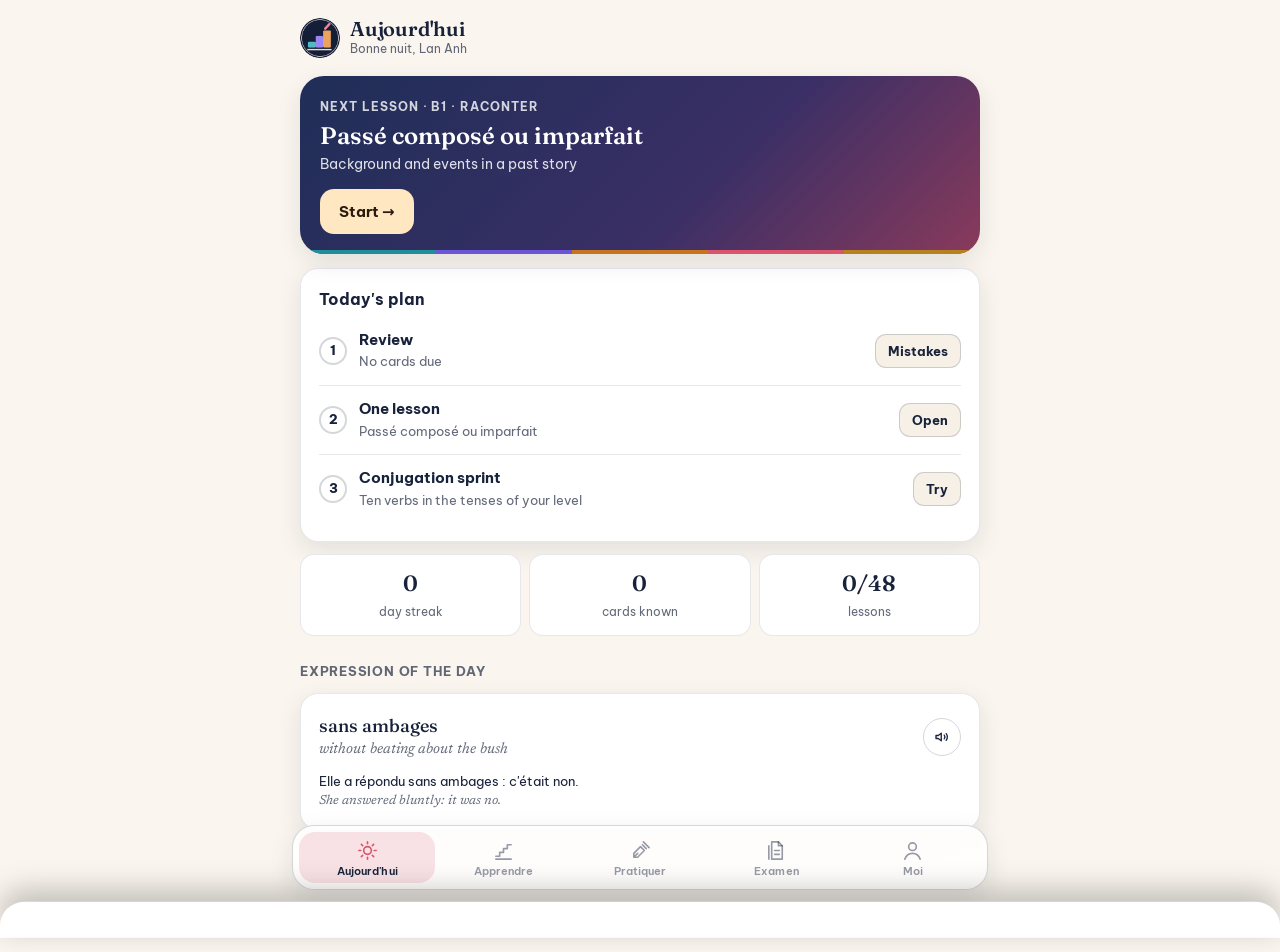
==== index.html @ a25bc9a1 "Add files via upload" ====
<!DOCTYPE html>
<html lang="fr">
<head>
<meta charset="utf-8">
<meta name="viewport" content="width=device-width, initial-scale=1, viewport-fit=cover">
<meta name="theme-color" content="#0E1626">
<meta name="apple-mobile-web-app-capable" content="yes">
<meta name="apple-mobile-web-app-status-bar-style" content="black-translucent">
<meta name="apple-mobile-web-app-title" content="Pas à pas">
<meta name="application-name" content="Pas à pas">
<meta name="mobile-web-app-capable" content="yes">
<meta name="description" content="Pas à pas — Lan Anh's French learning app, from B1 to B2 to C1, with DELF and DALF practice.">
<link rel="manifest" href="manifest.webmanifest">
<link rel="icon" href="favicon.ico" sizes="any">
<link rel="icon" type="image/png" sizes="32x32" href="favicon-32.png">
<link rel="apple-touch-icon" sizes="180x180" href="apple-touch-icon.png">
<title>Pas à pas · Lan Anh</title>
<link rel="preconnect" href="https://fonts.googleapis.com">
<link rel="preconnect" href="https://fonts.gstatic.com" crossorigin>
<link rel="stylesheet" href="https://fonts.googleapis.com/css2?family=Be+Vietnam+Pro:wght@400;500;600;700;800&family=Fraunces:opsz,wght@9..144,500;9..144,600&family=Newsreader:ital,opsz,wght@1,6..72,400&display=swap">
<script>try{var s=JSON.parse(localStorage.getItem("pap:state")||"{}"),t=(s.set&&s.set.theme)||"auto",l=t==="light"||(t==="auto"&&matchMedia("(prefers-color-scheme: light)").matches);document.documentElement.dataset.theme=l?"light":"dark";}catch(e){document.documentElement.dataset.theme="dark"}</script>
<style>
:root{
  --bg:#0E1626;--bg2:#121C30;--s1:#17223A;--s2:#1E2B48;--s3:#26365A;
  --ink:#F5EFE6;--ink-rgb:245,239,230;--dim:rgba(245,239,230,.66);--dimmer:rgba(245,239,230,.42);
  --line:rgba(245,239,230,.10);--line2:rgba(245,239,230,.18);
  --rose:#F28B9C;--rose-rgb:242,139,156;--gold:#EDBE68;--gold-rgb:237,190,104;
  --ok:#5CC9A2;--ok-rgb:92,201,162;--bad:#F2705E;--bad-rgb:242,112,94;--blue:#7DB7F2;
  --primary:var(--rose);--on-primary:#2A0F17;
  --b1:#53B8C4;--b2:#9A86F2;--c1:#EBA35E;--ex:#F28B9C;
  --shadow:0 10px 30px rgba(0,0,0,.28);
  --r:18px;--r-sm:12px;
  --ui:"Be Vietnam Pro","Segoe UI",system-ui,-apple-system,sans-serif;
  --disp:"Fraunces","Newsreader",Georgia,serif;
  --en:"Newsreader",Georgia,"Times New Roman",serif;
}
[data-theme="light"]{
  --bg:#FAF5EE;--bg2:#F3ECE2;--s1:#FFFFFF;--s2:#F6F0E7;--s3:#ECE3D6;
  --ink:#18223A;--ink-rgb:24,34,58;--dim:rgba(24,34,58,.68);--dimmer:rgba(24,34,58,.45);
  --line:rgba(24,34,58,.10);--line2:rgba(24,34,58,.18);
  --rose:#D9546C;--rose-rgb:217,84,108;--gold:#B7811F;--gold-rgb:183,129,31;
  --ok:#1E9B70;--ok-rgb:30,155,112;--bad:#D2472F;--bad-rgb:210,71,47;--blue:#2E6FB8;
  --primary:#1F2E57;--on-primary:#FFF8EE;
  --b1:#1F8E9C;--b2:#6B55D6;--c1:#C7741F;--ex:#D9546C;
  --shadow:0 8px 24px rgba(24,34,58,.10);
}
*{box-sizing:border-box;-webkit-tap-highlight-color:transparent}
html,body{margin:0;padding:0}
body{background:var(--bg);color:var(--ink);font-family:var(--ui);font-size:15px;line-height:1.5;min-height:100vh;
  -webkit-font-smoothing:antialiased;overflow-x:hidden}
button,input,textarea,select{font-family:inherit;font-size:inherit;color:inherit}
button{cursor:pointer}
a{color:var(--rose)}
.wrap{max-width:720px;margin:0 auto;padding:calc(10px + env(safe-area-inset-top)) 20px calc(110px + env(safe-area-inset-bottom))}
body.insession .wrap{padding-bottom:40px}

/* header */
.app-header{display:flex;align-items:center;justify-content:space-between;gap:10px;min-height:56px}
.brand{display:flex;align-items:center;gap:10px;min-width:0}
.brand img{width:40px;height:40px;border-radius:50%;flex-shrink:0}
.brand h1{margin:0;font-family:var(--disp);font-size:20px;font-weight:600;letter-spacing:-.01em;line-height:1.1}
.brand .sub{font-size:12px;color:var(--dim);white-space:nowrap;overflow:hidden;text-overflow:ellipsis}
.hdr-back{width:36px;height:36px;border-radius:50%;border:1px solid var(--line2);background:transparent;display:none;
  align-items:center;justify-content:center;flex-shrink:0}
.hdr-back.on{display:inline-flex}
.hdr-back svg,.ibtn svg{width:18px;height:18px;stroke:currentColor;fill:none;stroke-width:1.8;stroke-linecap:round;stroke-linejoin:round}
.ibtn{width:38px;height:38px;border-radius:50%;border:1px solid var(--line2);background:transparent;display:inline-flex;align-items:center;justify-content:center}
body.insession .app-header{display:none}

/* bottom nav */
#nav{position:fixed;left:12px;right:12px;bottom:calc(10px + env(safe-area-inset-bottom));max-width:696px;margin:0 auto;
  display:flex;justify-content:space-around;padding:6px;border-radius:22px;z-index:20;
  background:rgba(var(--ink-rgb),.06);backdrop-filter:blur(18px) saturate(1.4);-webkit-backdrop-filter:blur(18px) saturate(1.4);
  border:1px solid var(--line2);box-shadow:var(--shadow)}
[data-theme="dark"] #nav{background:rgba(23,34,58,.82)}
[data-theme="light"] #nav{background:rgba(255,255,255,.86)}
#nav button{flex:1;border:0;background:transparent;color:var(--dimmer);display:flex;flex-direction:column;align-items:center;gap:2px;
  padding:7px 2px 5px;border-radius:16px;font-size:10.5px;font-weight:600;letter-spacing:.01em}
#nav button svg{width:23px;height:23px;stroke:currentColor;fill:none;stroke-width:1.7;stroke-linecap:round;stroke-linejoin:round}
#nav button[aria-selected="true"]{color:var(--ink);background:rgba(var(--rose-rgb),.16)}
#nav button[aria-selected="true"] svg{stroke:var(--rose)}
body.insession #nav{display:none}

/* type */
h2.pg{font-family:var(--disp);font-weight:600;font-size:26px;letter-spacing:-.015em;margin:14px 0 4px;line-height:1.15}
.pg-sub{color:var(--dim);margin:0 0 14px;font-size:14px}
h3.sec{font-size:13px;font-weight:700;letter-spacing:.06em;text-transform:uppercase;color:var(--dim);margin:26px 0 10px}
.muted{color:var(--dim)}.small{font-size:13px}.tiny{font-size:12px}
.en{font-family:var(--en);font-style:italic;color:var(--dim)}
.fr{font-weight:500}
.vn{font-family:var(--ui)}

/* surfaces */
.card{background:var(--s1);border:1px solid var(--line);border-radius:var(--r);padding:18px;margin:12px 0;box-shadow:var(--shadow)}
.card.flat{box-shadow:none}
.card h4{margin:0 0 6px;font-size:16px}
.hero{position:relative;overflow:hidden;border-radius:24px;padding:22px 20px 20px;margin:10px 0 14px;color:#fff;
  background:linear-gradient(135deg,#25365F 0%,#3B2D5C 55%,#6A3550 100%);box-shadow:var(--shadow)}
[data-theme="light"] .hero{background:linear-gradient(135deg,#1F2E57 0%,#3A2F66 60%,#8A3A5B 100%)}
.hero .stripe{position:absolute;left:0;right:0;bottom:0;height:4px;display:flex}
.hero .stripe i{flex:1}
.hero .k{font-size:12px;letter-spacing:.08em;text-transform:uppercase;opacity:.8;font-weight:700}
.hero h3{font-family:var(--disp);font-size:24px;font-weight:600;margin:6px 0 4px;line-height:1.15}
.hero p{margin:0 0 14px;opacity:.85;font-size:14px}
.hero .btn.primary{background:#FFE7C2;color:#2A1A0F}

.btn{border:0;border-radius:14px;padding:12px 18px;font-weight:700;font-size:15px;display:inline-flex;align-items:center;justify-content:center;gap:8px;
  background:var(--s2);color:var(--ink);border:1px solid var(--line2);transition:transform .12s ease,opacity .2s}
.btn:active{transform:scale(.97)}
.btn.primary{background:var(--primary);color:var(--on-primary);border-color:transparent}
.btn.ghost{background:transparent}
.btn.block{width:100%}
.btn.sm{padding:8px 12px;font-size:13px;border-radius:11px}
.btn[disabled]{opacity:.45;pointer-events:none}
.row{display:flex;gap:10px;align-items:center;flex-wrap:wrap}
.row.between{justify-content:space-between}
.grid2{display:grid;grid-template-columns:1fr 1fr;gap:10px}
.grid3{display:grid;grid-template-columns:repeat(3,1fr);gap:8px}
@media (max-width:380px){.grid3{grid-template-columns:1fr 1fr}}
.chip{display:inline-flex;align-items:center;gap:6px;padding:6px 11px;border-radius:999px;border:1px solid var(--line2);background:transparent;font-size:13px;font-weight:600;color:var(--dim)}
.chip[aria-pressed="true"]{background:var(--ink);color:var(--bg);border-color:var(--ink)}
.seg{display:flex;background:var(--s2);border-radius:14px;padding:4px;gap:4px;margin:8px 0 6px;border:1px solid var(--line)}
.seg button{flex:1;border:0;background:transparent;padding:9px 6px;border-radius:11px;font-weight:700;font-size:14px;color:var(--dim)}
.seg button[aria-pressed="true"]{background:var(--s1);color:var(--ink);box-shadow:0 2px 8px rgba(0,0,0,.15)}
.badge{display:inline-flex;align-items:center;justify-content:center;font-size:11px;font-weight:800;padding:2px 8px;border-radius:999px;letter-spacing:.03em}
.lv-B1{--lv:var(--b1)}.lv-B2{--lv:var(--b2)}.lv-C1{--lv:var(--c1)}.lv-EX{--lv:var(--ex)}
.badge.lv{background:color-mix(in srgb,var(--lv) 22%,transparent);color:var(--lv)}

/* tiles */
.tile{display:flex;flex-direction:column;align-items:flex-start;gap:6px;text-align:left;border-radius:var(--r);padding:14px;border:1px solid var(--line);
  background:var(--s1);box-shadow:var(--shadow);min-height:96px;position:relative;width:100%}
.tile .ic{width:36px;height:36px;border-radius:11px;display:flex;align-items:center;justify-content:center;font-size:20px;background:var(--s2)}
.tile b{font-size:14.5px;line-height:1.25}
.tile span{font-size:12.5px;color:var(--dim);line-height:1.3}
.tile .best{position:absolute;top:10px;right:12px;font-size:11px;color:var(--dim);font-weight:700}

/* list rows */
.lrow{display:flex;align-items:center;gap:12px;padding:13px 14px;border-radius:14px;background:var(--s1);border:1px solid var(--line);margin:8px 0;width:100%;text-align:left}
.lrow .ic{width:34px;height:34px;border-radius:10px;background:var(--s2);display:flex;align-items:center;justify-content:center;font-size:18px;flex-shrink:0}
.lrow .tx{flex:1;min-width:0}
.lrow .tx b{display:block;font-size:14.5px}
.lrow .tx span{display:block;font-size:12.5px;color:var(--dim)}
.lrow .end{font-size:12px;color:var(--dim);font-weight:700;flex-shrink:0}
.chev{width:16px;height:16px;stroke:var(--dimmer);fill:none;stroke-width:2}

/* plan */
.plan .step{display:flex;gap:12px;align-items:center;padding:12px 0;border-top:1px solid var(--line)}
.plan .step:first-of-type{border-top:0}
.plan .dot{width:28px;height:28px;border-radius:50%;border:2px solid var(--line2);display:flex;align-items:center;justify-content:center;font-weight:800;font-size:13px;flex-shrink:0}
.plan .step.done .dot{background:var(--ok);border-color:var(--ok);color:#fff}
.plan .step.done .tx b{text-decoration:line-through;opacity:.6}
.plan .tx{flex:1}.plan .tx b{display:block;font-size:14.5px}.plan .tx span{font-size:12.5px;color:var(--dim)}
.stats3{display:grid;grid-template-columns:repeat(3,1fr);gap:8px;margin:10px 0}
.stat{background:var(--s1);border:1px solid var(--line);border-radius:14px;padding:12px;text-align:center}
.stat b{display:block;font-size:22px;font-family:var(--disp);font-weight:600}
.stat span{font-size:11.5px;color:var(--dim)}

/* path */
.track-h{display:flex;align-items:center;gap:10px;margin:26px 0 6px}
.track-h .bar{width:6px;height:28px;border-radius:4px;background:var(--lv)}
.track-h b{font-size:16px}.track-h span{font-size:12.5px;color:var(--dim);display:block}
.path{position:relative;padding-left:22px}
.path::before{content:"";position:absolute;left:17px;top:10px;bottom:10px;width:2px;background:var(--line2);border-radius:2px}
.node{position:relative;display:flex;align-items:center;gap:12px;width:100%;text-align:left;padding:11px 12px 11px 30px;margin:8px 0;border-radius:14px;
  background:var(--s1);border:1px solid var(--line)}
.node .num{position:absolute;left:-17px;width:28px;height:28px;border-radius:50%;background:var(--bg);border:2px solid var(--line2);display:flex;
  align-items:center;justify-content:center;font-size:12px;font-weight:800;color:var(--dim)}
.node.done .num{background:var(--lv);border-color:var(--lv);color:#fff}
.node.next .num{border-color:var(--lv);color:var(--lv);box-shadow:0 0 0 4px color-mix(in srgb,var(--lv) 22%,transparent)}
.node.due .num::after{content:"↺";position:absolute;top:-8px;right:-8px;background:var(--gold);color:#241500;border-radius:50%;width:16px;height:16px;font-size:10px;display:flex;align-items:center;justify-content:center}
.node .tx{flex:1;min-width:0}.node .tx b{display:block;font-size:14.5px;line-height:1.25}.node .tx span{font-size:12.5px;color:var(--dim)}
.stars{color:var(--gold);font-size:13px;letter-spacing:1px;white-space:nowrap}
.stars i{font-style:normal;opacity:.22}
.resume-chip{font-size:11px;font-weight:800;background:rgba(var(--gold-rgb),.18);color:var(--gold);padding:3px 7px;border-radius:999px}
.progress{height:8px;border-radius:8px;background:var(--s3);overflow:hidden}
.progress i{display:block;height:100%;border-radius:8px;background:linear-gradient(90deg,var(--ok),var(--gold))}

/* lesson intro */
.lhead{border-radius:24px;padding:20px;margin:10px 0;color:#fff;background:linear-gradient(135deg,color-mix(in srgb,var(--lv) 85%,#000) 0%,color-mix(in srgb,var(--lv) 55%,#1a1030) 100%)}
.lhead .k{font-size:12px;font-weight:800;letter-spacing:.08em;opacity:.85;text-transform:uppercase}
.lhead h3{font-family:var(--disp);font-size:25px;font-weight:600;margin:6px 0 2px;line-height:1.15}
.lhead p{margin:0;opacity:.88}
.rule-h{font-family:var(--disp);font-size:20px;line-height:1.3;font-weight:600;margin:0 0 10px}
.pts{margin:0;padding-left:18px}.pts li{margin:6px 0}
.ex{display:flex;gap:10px;align-items:flex-start;padding:10px 0;border-top:1px solid var(--line);width:100%;text-align:left;background:none;border-left:0;border-right:0;border-bottom:0}
.ex .spk{flex-shrink:0;width:30px;height:30px;border-radius:50%;background:rgba(var(--rose-rgb),.14);display:flex;align-items:center;justify-content:center;color:var(--rose)}
.ex .spk svg{width:15px;height:15px;stroke:currentColor;fill:none;stroke-width:2}
.ex .fr{display:block;font-size:15.5px}.ex .en{display:block;font-size:14px}
.callout{border-radius:14px;padding:12px 14px;margin:10px 0;font-size:14px;border:1px solid var(--line)}
.callout.warn{background:rgba(var(--gold-rgb),.10);border-color:rgba(var(--gold-rgb),.35)}
.callout.vn{background:rgba(var(--ok-rgb),.08);border-color:rgba(var(--ok-rgb),.30)}
.callout .k{font-weight:800;font-size:12px;letter-spacing:.05em;text-transform:uppercase;display:block;margin-bottom:4px}
.callout.warn .k{color:var(--gold)}.callout.vn .k{color:var(--ok)}
details.more{margin-top:8px}details.more summary{cursor:pointer;color:var(--rose);font-weight:700;font-size:14px}

/* flashcards */
.fc-wrap{perspective:1200px;margin:12px 0}
.fc{position:relative;height:300px;transition:transform .45s cubic-bezier(.2,.8,.2,1);transform-style:preserve-3d;cursor:pointer}
.fc.flip{transform:rotateY(180deg)}
.fc .face{position:absolute;inset:0;backface-visibility:hidden;-webkit-backface-visibility:hidden;border-radius:24px;padding:22px;display:flex;flex-direction:column;justify-content:center;align-items:center;text-align:center;
  background:var(--s1);border:1px solid var(--line);box-shadow:var(--shadow)}
.fc .back{transform:rotateY(180deg)}
.fc .w{font-family:var(--disp);font-size:30px;font-weight:600;line-height:1.2}
.fc .g{font-family:var(--en);font-style:italic;font-size:20px;color:var(--dim);margin-top:8px}
.fc .exs{font-size:14.5px;margin-top:16px}.fc .exs .en{font-size:13.5px}

/* session */
.sess-top{display:flex;align-items:center;gap:12px;margin:6px 0 16px;min-height:44px}
.sess-top .x{width:40px;height:40px;border-radius:50%;border:1px solid var(--line2);background:transparent;display:flex;align-items:center;justify-content:center;flex-shrink:0}
.sess-top .x svg{width:18px;height:18px;stroke:currentColor;fill:none;stroke-width:2}
.sess-top .progress{flex:1;height:10px}
.sess-top .cnt{font-size:12px;color:var(--dim);font-weight:700;min-width:44px;text-align:right}
.qk{font-size:12px;font-weight:800;letter-spacing:.07em;text-transform:uppercase;color:var(--rose);margin-bottom:6px}
.qp{font-family:var(--disp);font-size:23px;font-weight:600;line-height:1.3;margin:0 0 6px}
.qs{font-size:19px;line-height:1.55;font-weight:500;margin:4px 0}
.qs .blank{display:inline-block;min-width:70px;border-bottom:2px solid var(--rose);color:var(--rose);text-align:center}
.qen{font-family:var(--en);font-style:italic;color:var(--dim);font-size:15.5px;margin-top:4px}
.opts{display:flex;flex-direction:column;gap:10px;margin:18px 0}
.opt{text-align:left;padding:14px 16px;border-radius:15px;border:1.5px solid var(--line2);background:var(--s1);font-size:16px;line-height:1.4;font-weight:500;transition:.15s}
.opt:active{transform:scale(.99)}
.opt.sel{border-color:var(--blue);background:color-mix(in srgb,var(--blue) 12%,var(--s1))}
.opt.right{border-color:var(--ok);background:rgba(var(--ok-rgb),.14)}
.opt.wrong{border-color:var(--bad);background:rgba(var(--bad-rgb),.12)}
.opt[disabled]{pointer-events:none;color:inherit;opacity:1}
.bigplay{width:84px;height:84px;border-radius:50%;border:0;background:var(--primary);color:var(--on-primary);display:flex;align-items:center;justify-content:center;margin:16px auto;box-shadow:var(--shadow)}
.bigplay svg{width:34px;height:34px;fill:currentColor}
.slowbtn{display:block;margin:-6px auto 6px;font-size:13px}
.inp{width:100%;padding:14px 15px;border-radius:15px;border:1.5px solid var(--line2);background:var(--s1);font-size:17px;outline:none}
.inp:focus{border-color:var(--blue)}
textarea.inp{min-height:110px;resize:vertical;line-height:1.5}
.accents{display:flex;flex-wrap:wrap;gap:6px;margin:8px 0}
.accents button{min-width:36px;height:36px;border-radius:10px;border:1px solid var(--line2);background:var(--s2);font-size:16px;font-weight:600}
.tiles{display:flex;flex-wrap:wrap;gap:8px;min-height:52px;padding:10px;border-radius:15px;border:1.5px dashed var(--line2);margin:12px 0}
.tiles.bank{border-style:solid;border-color:transparent;background:transparent;padding:0}
.tk{padding:9px 12px;border-radius:11px;background:var(--s1);border:1px solid var(--line2);font-size:16px;font-weight:500;box-shadow:0 2px 0 var(--line2)}
.tk.used{opacity:.25;pointer-events:none}
.tk.bad{border-color:var(--bad);background:rgba(var(--bad-rgb),.12)}
.tk.pick{border-color:var(--gold);background:rgba(var(--gold-rgb),.15)}
.match{display:grid;grid-template-columns:1fr 1fr;gap:10px;margin:16px 0}
.match .opt{padding:12px;font-size:15px;min-height:54px}
.match .opt.gone{opacity:.2;pointer-events:none}
.chatb{display:flex;gap:8px;margin:12px 0}
.chatb .bub{background:var(--s2);border-radius:18px 18px 18px 6px;padding:11px 14px;max-width:85%;font-size:16px}
.chatb .who{font-size:12px;color:var(--dim);font-weight:700}
.checkbar{position:sticky;bottom:calc(12px + env(safe-area-inset-bottom));margin-top:18px}
.sheet-fb{position:fixed;left:0;right:0;bottom:0;z-index:40;padding:18px 20px calc(18px + env(safe-area-inset-bottom));border-radius:24px 24px 0 0;
  background:var(--s1);box-shadow:0 -10px 30px rgba(0,0,0,.25);transform:translateY(105%);transition:transform .22s ease}
.sheet-fb.on{transform:none}
.sheet-fb .in{max-width:680px;margin:0 auto}
.sheet-fb h4{margin:0 0 6px;font-size:18px;display:flex;align-items:center;gap:8px}
.sheet-fb.ok h4{color:var(--ok)}.sheet-fb.no h4{color:var(--bad)}
.sheet-fb .ans{font-size:16px;font-weight:600;margin:4px 0}
.sheet-fb .why{font-size:14px;color:var(--dim);margin:6px 0 12px;max-height:30vh;overflow:auto}
.flashwash{animation:wash .5s ease}
@keyframes wash{0%{background:rgba(var(--ok-rgb),.18)}100%{background:transparent}}
.shake{animation:shake .32s}
@keyframes shake{20%,80%{transform:translateX(-3px)}40%,60%{transform:translateX(5px)}}

/* results */
.ring{width:150px;height:150px;margin:16px auto;display:block}
.res-h{text-align:center;font-family:var(--disp);font-size:28px;margin:4px 0}
.res-stars{text-align:center;font-size:34px;color:var(--gold);letter-spacing:6px}
.res-stars i{font-style:normal;opacity:.2}

/* reading */
.reading p{font-size:16.5px;line-height:1.7;margin:0 0 12px}
.reading .hl{background:rgba(var(--gold-rgb),.22);border-radius:4px;padding:0 2px}
.script .line{display:flex;gap:10px;padding:8px 0;border-top:1px solid var(--line)}
.script .line b{min-width:70px;font-size:13px;color:var(--dim)}
.timer{font-family:var(--disp);font-size:34px;font-weight:600;font-variant-numeric:tabular-nums;text-align:center}
.wc{font-size:13px;font-weight:700;color:var(--dim)}
.wc.okc{color:var(--ok)}
.chk{display:flex;gap:10px;align-items:flex-start;padding:9px 0;border-top:1px solid var(--line);font-size:14px}
.chk input{width:20px;height:20px;margin-top:1px;accent-color:var(--rose);flex-shrink:0}
table.fmt{width:100%;border-collapse:collapse;font-size:13.5px}
table.fmt th,table.fmt td{text-align:left;padding:9px 6px;border-top:1px solid var(--line);vertical-align:top}
table.fmt th{font-size:12px;color:var(--dim);font-weight:700}
.conj td{padding:5px 8px}

/* scrim sheet */
.scrim{position:fixed;inset:0;background:rgba(0,0,0,.45);z-index:50;display:none;align-items:flex-end;justify-content:center}
.scrim.on{display:flex}
.sheet{background:var(--bg);width:100%;max-width:720px;max-height:88vh;overflow:auto;border-radius:24px 24px 0 0;padding:16px 20px calc(24px + env(safe-area-inset-bottom))}
.toast{position:fixed;left:50%;bottom:calc(96px + env(safe-area-inset-bottom));transform:translateX(-50%);background:var(--ink);color:var(--bg);padding:10px 16px;border-radius:999px;font-size:14px;font-weight:600;z-index:60;opacity:0;transition:opacity .2s;pointer-events:none}
.toast.on{opacity:1}
.heat{display:grid;grid-template-columns:repeat(14,1fr);gap:4px}
.heat i{aspect-ratio:1;border-radius:4px;background:var(--s3)}
.heat i.l1{background:rgba(var(--ok-rgb),.35)}.heat i.l2{background:rgba(var(--ok-rgb),.65)}.heat i.l3{background:var(--ok)}
.rec{display:flex;gap:8px;flex-wrap:wrap;align-items:center}
.recdot{width:10px;height:10px;border-radius:50%;background:var(--bad);display:inline-block;animation:pulse 1s infinite}
@keyframes pulse{50%{opacity:.25}}
.fade{animation:fade .2s ease}
@keyframes fade{from{opacity:0;transform:translateY(4px)}to{opacity:1;transform:none}}
#splash{position:fixed;inset:0;background:var(--bg);display:flex;align-items:center;justify-content:center;z-index:100;transition:opacity .3s}
#splash img{width:92px;height:92px;border-radius:50%;animation:pulse 1.4s infinite}
#splash.off{opacity:0;pointer-events:none}
.hide{display:none!important}

</style>
</head>
<body>
<div id="splash"><img src="[data-uri]" alt=""></div>
<div class="wrap">
  <header class="app-header">
    <div class="brand">
      <button class="hdr-back" id="backBtn" type="button" aria-label="Back"></button>
      <img src="[data-uri]" alt="Pas à pas logo" width="40" height="40">
      <div style="min-width:0"><h1 id="hTitle">Pas à pas</h1><div class="sub" id="hSub">Du B1 au C1</div></div>
    </div>
  </header>
  <main id="stage"></main>
</div>
<nav id="nav" role="tablist" aria-label="Sections"></nav>
<div class="sheet-fb" id="fb"></div>
<div class="scrim" id="scrim"><div class="sheet" id="sheet"></div></div>
<div class="toast" id="toast"></div>
<script>
/* ── core.js ── */
/* ═══════════════════════════════════════════════════════════════════
   Pas à pas · core — storage, audio, routing, helpers
   ═══════════════════════════════════════════════════════════════════ */
"use strict";
const APP_VERSION = "1.0";
const $ = (s, r = document) => r.querySelector(s);
const $$ = (s, r = document) => Array.from(r.querySelectorAll(s));
const esc = s => String(s ?? "").replace(/[&<>"]/g, c => ({ "&": "&amp;", "<": "&lt;", ">": "&gt;", '"': "&quot;" }[c]));
const shuffle = a => { a = a.slice(); for (let i = a.length - 1; i > 0; i--) { const j = Math.random() * (i + 1) | 0;[a[i], a[j]] = [a[j], a[i]]; } return a; };
const pick = (a, n) => shuffle(a).slice(0, n);
const uniq = a => Array.from(new Set(a));
const DAY = 864e5;
const dayKey = d => { d = d || new Date(); return d.getFullYear() + "-" + String(d.getMonth() + 1).padStart(2, "0") + "-" + String(d.getDate()).padStart(2, "0"); };
const clamp = (x, a, b) => Math.max(a, Math.min(b, x));
const plural = (n, one, many) => n + " " + (n === 1 ? one : many);

/* ── storage ─────────────────────────────────────────────────────── */
const KEY = "pap:state";
const DEFAULT = () => ({
  v: 1, created: Date.now(),
  lessons: {},      // id → {stars, best, done, last, due, reviews, runs}
  cards: {},        // key → {b, due, r, w}
  seen: {},         // itemKey → count
  resume: {},       // lessonId → saved session
  mistakes: [],     // {t, q, given, cat, lesson, type}
  days: {},         // yyyy-mm-dd → answers
  plan: {},         // yyyy-mm-dd → {rev, les, prac}
  best: {},         // toolId → best %
  exam: {},         // taskId → {score, max, date}
  drafts: {},       // writing drafts
  cando: {},        // manual ticks
  level: "B1",
  set: { theme: "auto", voice: "", rate: 0.95, sound: true, vibe: true, examLevel: "B1", examDate: "", name: "Lan Anh" }
});
let S;
function load() {
  try { S = Object.assign(DEFAULT(), JSON.parse(localStorage.getItem(KEY) || "{}")); S.set = Object.assign(DEFAULT().set, S.set || {}); }
  catch (e) { S = DEFAULT(); }
}
let saveT = 0;
function save() { clearTimeout(saveT); saveT = setTimeout(() => { try { localStorage.setItem(KEY, JSON.stringify(S)); } catch (e) { toast("Storage is full — export your progress in Moi → Settings"); } }, 120); }
function saveNow() { clearTimeout(saveT); try { localStorage.setItem(KEY, JSON.stringify(S)); } catch (e) { } }

/* ── theme ───────────────────────────────────────────────────────── */
function applyTheme() {
  const t = S.set.theme;
  const light = t === "light" || (t === "auto" && matchMedia("(prefers-color-scheme: light)").matches);
  document.documentElement.dataset.theme = light ? "light" : "dark";
  const m = $('meta[name="theme-color"]'); if (m) m.content = light ? "#FAF5EE" : "#0E1626";
}

/* ── text normalisation and answer checking ─────────────────────── */
function norm(s) {
  return String(s ?? "").toLowerCase()
    .replace(/[’`´ʼ]/g, "'").replace(/[«»"“”]/g, "").replace(/ | /g, " ")
    .replace(/\s*'\s*/g, "'").replace(/\s*-\s*/g, "-")
    .replace(/\s*([,;:!?.…])\s*/g, "$1 ").replace(/[\s,;:!?.…]+$/g, "")
    .replace(/\s+/g, " ").trim();
}
const deacc = s => s.normalize("NFD").replace(/[̀-ͯ]/g, "").replace(/œ/g, "oe").replace(/æ/g, "ae");
function check(given, accepts) {
  const g = norm(given);
  const list = [].concat(accepts).flatMap(a => String(a).split("|")).map(norm);
  if (list.includes(g)) return { ok: true };
  const gd = deacc(g);
  if (list.some(a => deacc(a) === gd)) return { ok: true, accent: true };
  return { ok: false };
}
function wordsOf(s) { return deacc(norm(s)).replace(/[,;:!?.…]/g, " ").split(/[\s']+/).filter(Boolean); }
function similarity(a, b) {
  const A = wordsOf(a), B = wordsOf(b);
  if (!A.length && !B.length) return 1;
  const d = Array.from({ length: A.length + 1 }, (_, i) => [i]);
  for (let j = 1; j <= B.length; j++) d[0][j] = j;
  for (let i = 1; i <= A.length; i++) for (let j = 1; j <= B.length; j++)
    d[i][j] = Math.min(d[i - 1][j] + 1, d[i][j - 1] + 1, d[i - 1][j - 1] + (A[i - 1] === B[j - 1] ? 0 : 1));
  return 1 - d[A.length][B.length] / Math.max(A.length, B.length);
}
function countWords(t) { return (String(t).replace(/['’]/g, "' ").match(/[A-Za-zÀ-ÿœŒæÆ0-9]+(?:-[A-Za-zÀ-ÿœŒ0-9]+)*/g) || []).length; }
function tokenize(s) {
  const raw = String(s).replace(/\s+/g, " ").trim().split(" ");
  const out = [];
  raw.forEach(w => { if (/^[?!:;»…]+$/.test(w) && out.length) out[out.length - 1] += " " + w; else if (/^«$/.test(w)) out.push(w); else if (out.length && /^«$/.test(out[out.length - 1])) out[out.length - 1] += " " + w; else out.push(w); });
  return out;
}

/* ── audio: speech synthesis ─────────────────────────────────────── */
const TTS = {
  ok: typeof speechSynthesis !== "undefined" && typeof SpeechSynthesisUtterance !== "undefined",
  voices: [], fr: [], seq: 0,
  load() {
    if (!this.ok) return;
    const all = speechSynthesis.getVoices() || [];
    this.voices = all;
    const score = v => (v.lang === "fr-FR" || v.lang === "fr_FR" ? 50 : /^fr/i.test(v.lang) ? 10 : -100)
      + (/google/i.test(v.name) ? 8 : 0) + (/premium|enhanced|natural|neural|online/i.test(v.name) ? 12 : 0)
      + (/thomas|audrey|aurélie|amélie|marie|denise|henri|vivienne|remy|rémy|eloise|julie/i.test(v.name) ? 4 : 0)
      + (/canada|québec|belg|suisse|switz/i.test(v.name + v.lang) ? -6 : 0);
    this.fr = all.filter(v => /^fr/i.test(v.lang)).sort((a, b) => score(b) - score(a));
  },
  voice(i = 0) {
    if (!this.fr.length) this.load();
    if (S.set.voice) { const v = this.fr.find(x => x.voiceURI === S.set.voice); if (v) return i ? (this.fr.find(x => x !== v && x.lang === v.lang) || v) : v; }
    return this.fr[i] || this.fr[0] || null;
  },
  stop() { if (this.ok) { this.seq++; speechSynthesis.cancel(); } },
  speak(text, o = {}) {
    if (!this.ok || !text) { o.onend && setTimeout(o.onend, 50); return; }
    if (!o.keep) { this.seq++; speechSynthesis.cancel(); }
    const u = new SpeechSynthesisUtterance(String(text).replace(/_{2,}/g, "…"));
    const v = this.voice(o.alt ? 1 : 0); if (v) u.voice = v;
    u.lang = (v && v.lang) || "fr-FR";
    u.rate = (o.rate || S.set.rate || 0.95) * (o.slow ? 0.72 : 1);
    u.pitch = o.pitch || (o.alt && this.fr.length < 2 ? 0.82 : 1);
    if (o.onend) { u.onend = o.onend; u.onerror = o.onend; }
    speechSynthesis.speak(u);
    try { speechSynthesis.resume(); } catch (e) { }
  },
  /* lines: [[speaker,text],...] — alternates voices by speaker */
  play(lines, o = {}) {
    if (!this.ok) { o.onend && o.onend(); return; }
    this.stop(); const my = this.seq; const spk = uniq(lines.map(l => l[0]));
    let i = 0;
    const next = () => {
      if (my !== this.seq) return;
      if (i >= lines.length) { o.onend && o.onend(); return; }
      const [who, txt] = lines[i++]; o.online && o.online(i - 1);
      this.speak(txt, { keep: true, alt: spk.indexOf(who) % 2 === 1, rate: o.rate, onend: () => setTimeout(next, o.gap ?? 380) });
    };
    next();
  }
};
if (TTS.ok) { TTS.load(); speechSynthesis.onvoiceschanged = () => TTS.load(); }
const say = (t, o) => TTS.speak(t, o);

/* ── speech recognition and recording ───────────────────────────── */
const SR = window.SpeechRecognition || window.webkitSpeechRecognition;
function listenOnce(cb) {
  if (!SR) return cb(null, "unsupported");
  const r = new SR(); r.lang = "fr-FR"; r.interimResults = false; r.maxAlternatives = 3;
  let done = false;
  r.onresult = e => { done = true; const alts = Array.from(e.results[0]).map(a => a.transcript); cb(alts); };
  r.onerror = e => { if (!done) { done = true; cb(null, e.error); } };
  r.onend = () => { if (!done) { done = true; cb(null, "nothing"); } };
  try { r.start(); } catch (e) { cb(null, "busy"); }
  return r;
}
const IDB = {
  db: null,
  open() { return this.db ? Promise.resolve(this.db) : new Promise((res, rej) => { const q = indexedDB.open("pap-audio", 1); q.onupgradeneeded = () => q.result.createObjectStore("rec"); q.onsuccess = () => { this.db = q.result; res(this.db); }; q.onerror = () => rej(q.error); }); },
  async put(k, v) { const db = await this.open(); return new Promise(r => { const t = db.transaction("rec", "readwrite"); t.objectStore("rec").put(v, k); t.oncomplete = () => r(true); t.onerror = () => r(false); }); },
  async get(k) { const db = await this.open(); return new Promise(r => { const q = db.transaction("rec").objectStore("rec").get(k); q.onsuccess = () => r(q.result || null); q.onerror = () => r(null); }); }
};
const Rec = {
  mr: null, chunks: [], stream: null,
  async start() {
    if (!navigator.mediaDevices || !window.MediaRecorder) { toast("Recording is not available in this browser"); return false; }
    try { this.stream = await navigator.mediaDevices.getUserMedia({ audio: true }); }
    catch (e) { toast("Microphone permission was refused"); return false; }
    this.chunks = []; this.mr = new MediaRecorder(this.stream);
    this.mr.ondataavailable = e => e.data.size && this.chunks.push(e.data);
    this.mr.start(); return true;
  },
  stop() {
    return new Promise(res => {
      if (!this.mr) return res(null);
      this.mr.onstop = () => { const b = new Blob(this.chunks, { type: this.mr.mimeType || "audio/webm" }); this.stream.getTracks().forEach(t => t.stop()); this.mr = null; res(b); };
      this.mr.stop();
    });
  }
};

/* ── feedback: sound and vibration ──────────────────────────────── */
let AC = null;
function blip(ok) {
  if (S.set.vibe && navigator.vibrate) navigator.vibrate(ok ? 12 : [20, 40, 20]);
  if (!S.set.sound) return;
  try {
    AC = AC || new (window.AudioContext || window.webkitAudioContext)();
    const t = AC.currentTime, g = AC.createGain(); g.connect(AC.destination);
    const notes = ok ? [660, 990] : [220, 180];
    notes.forEach((f, i) => { const o = AC.createOscillator(); o.type = ok ? "sine" : "triangle"; o.frequency.value = f; o.connect(g); o.start(t + i * .09); o.stop(t + i * .09 + .14); });
    g.gain.setValueAtTime(.0001, t); g.gain.exponentialRampToValueAtTime(.12, t + .02); g.gain.exponentialRampToValueAtTime(.0001, t + .32);
  } catch (e) { }
}
let toastT;
function toast(m) { const t = $("#toast"); t.textContent = m; t.classList.add("on"); clearTimeout(toastT); toastT = setTimeout(() => t.classList.remove("on"), 2400); }

/* ── icons ───────────────────────────────────────────────────────── */
const IC = {
  back: '<svg viewBox="0 0 24 24"><path d="M15 5l-7 7 7 7"/></svg>',
  x: '<svg viewBox="0 0 24 24"><path d="M6 6l12 12M18 6L6 18"/></svg>',
  chev: '<svg class="chev" viewBox="0 0 24 24"><path d="M9 6l6 6-6 6"/></svg>',
  spk: '<svg viewBox="0 0 24 24"><path d="M4 10v4h3l4 3V7L7 10H4Z"/><path d="M15 9.5c1 1.3 1 3.7 0 5"/><path d="M17.6 7.5c2 2.4 2 6.6 0 9"/></svg>',
  play: '<svg viewBox="0 0 24 24"><path d="M8 5.5v13l11-6.5z"/></svg>',
  mic: '<svg viewBox="0 0 24 24"><rect x="9" y="3" width="6" height="11" rx="3"/><path d="M5.5 11a6.5 6.5 0 0 0 13 0M12 17.5V21"/></svg>',
  today: '<svg viewBox="0 0 24 24"><path d="M12 3v2M12 19v2M3 12h2M19 12h2M5.6 5.6l1.4 1.4M17 17l1.4 1.4M5.6 18.4 7 17M17 7l1.4-1.4"/><circle cx="12" cy="12" r="4"/></svg>',
  learn: '<svg viewBox="0 0 24 24"><path d="M4 18h4v-4h4v-4h4V6h4"/><path d="M4 21h16"/></svg>',
  practice: '<svg viewBox="0 0 24 24"><path d="M5 19l4-4M14 6l4 4M12 8l4 4-7 7H5v-4z"/><path d="M15 3l6 6"/></svg>',
  exam: '<svg viewBox="0 0 24 24"><path d="M7 3h7l4 4v14H7z"/><path d="M14 3v4h4M10 12h5M10 16h5"/><path d="M4 7v14"/></svg>',
  me: '<svg viewBox="0 0 24 24"><circle cx="12" cy="8" r="4"/><path d="M4 21c1.5-4 4.5-6 8-6s6.5 2 8 6"/></svg>',
  gear: '<svg viewBox="0 0 24 24"><circle cx="12" cy="12" r="3"/><path d="M19.4 15a1.7 1.7 0 0 0 .3 1.8l.1.1a2 2 0 1 1-2.8 2.8l-.1-.1a1.7 1.7 0 0 0-1.8-.3 1.7 1.7 0 0 0-1 1.5V21a2 2 0 1 1-4 0v-.1a1.7 1.7 0 0 0-1.1-1.5 1.7 1.7 0 0 0-1.8.3l-.1.1a2 2 0 1 1-2.8-2.8l.1-.1a1.7 1.7 0 0 0 .3-1.8 1.7 1.7 0 0 0-1.5-1H3a2 2 0 1 1 0-4h.1a1.7 1.7 0 0 0 1.5-1.1 1.7 1.7 0 0 0-.3-1.8l-.1-.1a2 2 0 1 1 2.8-2.8l.1.1a1.7 1.7 0 0 0 1.8.3H9a1.7 1.7 0 0 0 1-1.5V3a2 2 0 1 1 4 0v.1a1.7 1.7 0 0 0 1 1.5 1.7 1.7 0 0 0 1.8-.3l.1-.1a2 2 0 1 1 2.8 2.8l-.1.1a1.7 1.7 0 0 0-.3 1.8V9a1.7 1.7 0 0 0 1.5 1H21a2 2 0 1 1 0 4h-.1a1.7 1.7 0 0 0-1.5 1Z"/></svg>'
};
const spkBtn = (t, cls = "") => `<button class="ibtn ${cls}" data-a="say" data-t="${esc(t)}" aria-label="Listen">${IC.spk}</button>`;

/* ── router ──────────────────────────────────────────────────────── */
const TABS = [
  { id: "today", fr: "Aujourd'hui", en: "Today", ic: IC.today },
  { id: "learn", fr: "Apprendre", en: "Learn", ic: IC.learn },
  { id: "practice", fr: "Pratiquer", en: "Practice", ic: IC.practice },
  { id: "exam", fr: "Examen", en: "DELF · DALF", ic: IC.exam },
  { id: "me", fr: "Moi", en: "Me", ic: IC.me }
];
let stack = [{ view: "today" }];
const cur = () => stack[stack.length - 1];
const V = {};      // views
const A = {};      // actions
let SS = null;     // running session
function go(view, p = {}) { TTS.stop(); stack.push(Object.assign({ view }, p)); render(); scrollTo(0, 0); }
function tab(id) { TTS.stop(); stack = [{ view: id }]; render(); scrollTo(0, 0); }
function back() {
  TTS.stop();
  if ($("#scrim").classList.contains("on")) return closeSheet();
  if (SS) return A.quitSession();
  if (stack.length > 1) { stack.pop(); render(); return true; }
  if (stack[0].view !== "today") { tab("today"); return true; }
  return false;
}
function rootTab() { return stack[0].view; }
function render() {
  const c = cur(), fn = V[c.view];
  const out = fn ? fn(c) : { title: "?", html: "" };
  $("#stage").innerHTML = `<div class="fade">${out.html}</div>`;
  $("#hTitle").textContent = out.title || "Pas à pas";
  $("#hSub").textContent = out.sub || "Du B1 au C1";
  $("#backBtn").classList.toggle("on", stack.length > 1);
  $$("#nav button").forEach(b => b.setAttribute("aria-selected", b.dataset.tab === rootTab()));
  out.after && out.after();
}
function openSheet(html) { $("#sheet").innerHTML = `<div class="row between" style="margin-bottom:8px"><button class="btn sm ghost" data-a="closeSheet">‹ Back</button></div>` + html; $("#scrim").classList.add("on"); }
function closeSheet() { $("#scrim").classList.remove("on"); TTS.stop(); return true; }

/* ── activity log ────────────────────────────────────────────────── */
function logAnswer(n = 1) { const k = dayKey(); S.days[k] = (S.days[k] || 0) + n; save(); }
function streak() {
  let n = 0, d = new Date();
  if (!S.days[dayKey(d)]) d = new Date(Date.now() - DAY);
  while (S.days[dayKey(d)]) { n++; d = new Date(d.getTime() - DAY); }
  return n;
}
function planMark(k) { const d = dayKey(); S.plan[d] = Object.assign(S.plan[d] || {}, { [k]: true }); save(); }
function seenBump(k) { S.seen[k] = (S.seen[k] || 0) + 1; }
function leastSeen(items, keyFn, n) {
  return shuffle(items).sort((a, b) => (S.seen[keyFn(a)] || 0) - (S.seen[keyFn(b)] || 0)).slice(0, n);
}

/* ── data/levels.js ── */
/* ═══════════════════════════════════════════════════════════════════
   Levels, tracks, can-do statements
   Can-do statements paraphrase the CEFR descriptors used by DELF/DALF.
   ═══════════════════════════════════════════════════════════════════ */
const LEVELS = {
  B1: { name: "B1 · Niveau seuil", desc: "Tell a story, give and justify an opinion, handle everyday situations with confidence." },
  B2: { name: "B2 · Niveau avancé", desc: "Argue, nuance, follow a debate and write a structured, convincing text." },
  C1: { name: "C1 · Niveau autonome", desc: "Express yourself fluently and precisely, synthesise documents, build a complex argument." }
};
const TRACKS = {
  recit: { t: "Raconter", en: "Telling a story in the past" },
  phrase: { t: "Construire la phrase", en: "Pronouns, relatives, negation" },
  futur: { t: "Projeter et supposer", en: "Future, conditional, hypothesis" },
  opinion: { t: "Donner son avis", en: "Opinion, subjunctive, comparing" },
  logique: { t: "Relier les idées", en: "Cause, consequence, contrast, purpose" },
  style: { t: "Écrire et parler mieux", en: "Register, reported speech, style" },
  argu: { t: "Argumenter", en: "Building and defending a position" },
  temps2: { t: "Maîtriser les temps", en: "Past conditional, sequence of tenses, anteriority" },
  phrase2: { t: "Phrases complexes", en: "Compound relatives, passive, participles" },
  nuance: { t: "Nuancer", en: "Doubt, modality, hedging" },
  ecrit: { t: "L'écrit soutenu", en: "Nominalisation, inversion, literary tenses" },
  pensee: { t: "Penser en français", en: "Concession, hypothesis and precision at C1" },
  methode: { t: "Méthode DALF", en: "Synthesis, essay and oral presentation" }
};
const CANDO = [
  { lvl: "B1", t: "I can tell a story or an experience in the past, with the background and the events.", lessons: ["b1-pc-imp", "b1-pqp"] },
  { lvl: "B1", t: "I can talk about my plans, hopes and goals.", lessons: ["b1-futur", "b1-cond"] },
  { lvl: "B1", t: "I can give my opinion and justify it with reasons.", lessons: ["b1-opinion", "b1-cause"] },
  { lvl: "B1", t: "I can express feelings, wishes and obligations with the subjunctive.", lessons: ["b1-subj"] },
  { lvl: "B1", t: "I can avoid repetition with pronouns (le, lui, y, en).", lessons: ["b1-pronoms", "b1-y-en"] },
  { lvl: "B1", t: "I can link sentences with qui, que, où and dont.", lessons: ["b1-relatifs"] },
  { lvl: "B1", t: "I can report what someone said or asked.", lessons: ["b1-indirect"] },
  { lvl: "B1", t: "I can write a 160-word letter or forum post giving my point of view.", lessons: ["b1-ecrire"] },
  { lvl: "B2", t: "I can defend a point of view with arguments, examples and counter-arguments.", lessons: ["b2-argu", "b2-concession"] },
  { lvl: "B2", t: "I can use the subjunctive after conjunctions (bien que, pour que, avant que…).", lessons: ["b2-subj"] },
  { lvl: "B2", t: "I can talk about what would have happened (si + plus-que-parfait).", lessons: ["b2-condpasse"] },
  { lvl: "B2", t: "I can report a conversation in the past with the right tenses.", lessons: ["b2-concordance"] },
  { lvl: "B2", t: "I can express cause, consequence and purpose precisely.", lessons: ["b2-cause", "b2-but"] },
  { lvl: "B2", t: "I can write a formal letter or a 250-word argued text.", lessons: ["b2-lettre", "b2-argu"] },
  { lvl: "B2", t: "I can nuance and express doubt or certainty.", lessons: ["b2-doute"] },
  { lvl: "B2", t: "I can use passive and participial structures to write more concisely.", lessons: ["b2-passif", "b2-participe"] },
  { lvl: "C1", t: "I can summarise several documents objectively in my own words.", lessons: ["c1-synthese", "c1-nominal"] },
  { lvl: "C1", t: "I can write a structured essay with a problématique and a plan.", lessons: ["c1-essai"] },
  { lvl: "C1", t: "I can give a ten-minute structured presentation and debate with a jury.", lessons: ["c1-expose"] },
  { lvl: "C1", t: "I can concede and qualify with advanced structures (avoir beau, quoique, si… que).", lessons: ["c1-concession"] },
  { lvl: "C1", t: "I can switch register between familier, courant and soutenu.", lessons: ["c1-registres"] },
  { lvl: "C1", t: "I can recognise literary tenses when I read.", lessons: ["c1-passesimple"] },
  { lvl: "C1", t: "I can hedge and modalise (il se pourrait que, force est de constater…).", lessons: ["c1-modal"] },
  { lvl: "C1", t: "I can use idiomatic and precise vocabulary instead of general words.", lessons: ["c1-lexique"] }
];
const LESSONS = [];
const L = o => LESSONS.push(o);

/* ── data/verbs.js ── */
/* ═══════════════════════════════════════════════════════════════════
   Verbs — present forms are written out; other tenses are derived with
   the standard rules (imparfait from nous, subjonctif from ils/nous,
   futur and conditionnel from the future stem). Irregular subjunctives
   and passé simple stems are stored explicitly.
   ═══════════════════════════════════════════════════════════════════ */
const TENSES = {
  pres: { fr: "présent", en: "present" },
  pc: { fr: "passé composé", en: "perfect" },
  imp: { fr: "imparfait", en: "imperfect" },
  pqp: { fr: "plus-que-parfait", en: "pluperfect" },
  fut: { fr: "futur simple", en: "future" },
  futant: { fr: "futur antérieur", en: "future perfect" },
  cond: { fr: "conditionnel présent", en: "conditional" },
  condp: { fr: "conditionnel passé", en: "past conditional" },
  subj: { fr: "subjonctif présent", en: "present subjunctive" },
  subjp: { fr: "subjonctif passé", en: "past subjunctive" },
  ps: { fr: "passé simple", en: "simple past (written)" }
};
const PRON = { std: ["je", "tu", "il / elle", "nous", "vous", "ils / elles"], subj: ["que je", "que tu", "qu'il / qu'elle", "que nous", "que vous", "qu'ils / qu'elles"] };
const v6 = s => s.split(" ");
const VERBS = {
  "être": { en: "to be", pres: v6("suis es est sommes êtes sont"), pp: "été", aux: "a", fut: "ser", imp: "ét", ps: ["f", "u"], subj: v6("sois sois soit soyons soyez soient") },
  "avoir": { en: "to have", pres: v6("ai as a avons avez ont"), pp: "eu", aux: "a", fut: "aur", ps: ["e", "u"], subj: v6("aie aies ait ayons ayez aient") },
  "aller": { en: "to go", pres: v6("vais vas va allons allez vont"), pp: "allé", aux: "e", fut: "ir", ps: ["all", "a"], subj: v6("aille ailles aille allions alliez aillent") },
  "faire": { en: "to do, to make", pres: v6("fais fais fait faisons faites font"), pp: "fait", aux: "a", fut: "fer", ps: ["f", "i"], subj: v6("fasse fasses fasse fassions fassiez fassent") },
  "dire": { en: "to say", pres: v6("dis dis dit disons dites disent"), pp: "dit", aux: "a", fut: "dir", ps: ["d", "i"] },
  "pouvoir": { en: "can, to be able to", pres: v6("peux peux peut pouvons pouvez peuvent"), pp: "pu", aux: "a", fut: "pourr", ps: ["p", "u"], subj: v6("puisse puisses puisse puissions puissiez puissent") },
  "vouloir": { en: "to want", pres: v6("veux veux veut voulons voulez veulent"), pp: "voulu", aux: "a", fut: "voudr", ps: ["voul", "u"], subj: v6("veuille veuilles veuille voulions vouliez veuillent") },
  "savoir": { en: "to know (a fact)", pres: v6("sais sais sait savons savez savent"), pp: "su", aux: "a", fut: "saur", ps: ["s", "u"], subj: v6("sache saches sache sachions sachiez sachent") },
  "devoir": { en: "must, to owe", pres: v6("dois dois doit devons devez doivent"), pp: "dû", aux: "a", fut: "devr", ps: ["d", "u"] },
  "venir": { en: "to come", pres: v6("viens viens vient venons venez viennent"), pp: "venu", aux: "e", fut: "viendr", ps: ["v", "in"] },
  "devenir": { en: "to become", pres: v6("deviens deviens devient devenons devenez deviennent"), pp: "devenu", aux: "e", fut: "deviendr", ps: ["dev", "in"] },
  "tenir": { en: "to hold", pres: v6("tiens tiens tient tenons tenez tiennent"), pp: "tenu", aux: "a", fut: "tiendr", ps: ["t", "in"], lv: "B2" },
  "prendre": { en: "to take", pres: v6("prends prends prend prenons prenez prennent"), pp: "pris", aux: "a", fut: "prendr", ps: ["pr", "i"] },
  "mettre": { en: "to put", pres: v6("mets mets met mettons mettez mettent"), pp: "mis", aux: "a", fut: "mettr", ps: ["m", "i"] },
  "voir": { en: "to see", pres: v6("vois vois voit voyons voyez voient"), pp: "vu", aux: "a", fut: "verr", ps: ["v", "i"] },
  "croire": { en: "to believe", pres: v6("crois crois croit croyons croyez croient"), pp: "cru", aux: "a", fut: "croir", ps: ["cr", "u"] },
  "recevoir": { en: "to receive", pres: v6("reçois reçois reçoit recevons recevez reçoivent"), pp: "reçu", aux: "a", fut: "recevr", ps: ["reç", "u"] },
  "vivre": { en: "to live", pres: v6("vis vis vit vivons vivez vivent"), pp: "vécu", aux: "a", fut: "vivr", ps: ["véc", "u"] },
  "écrire": { en: "to write", pres: v6("écris écris écrit écrivons écrivez écrivent"), pp: "écrit", aux: "a", fut: "écrir", ps: ["écriv", "i"] },
  "lire": { en: "to read", pres: v6("lis lis lit lisons lisez lisent"), pp: "lu", aux: "a", fut: "lir", ps: ["l", "u"] },
  "connaître": { en: "to know (a person, a place)", pres: v6("connais connais connaît connaissons connaissez connaissent"), pp: "connu", aux: "a", fut: "connaîtr", ps: ["conn", "u"] },
  "boire": { en: "to drink", pres: v6("bois bois boit buvons buvez boivent"), pp: "bu", aux: "a", fut: "boir", ps: ["b", "u"] },
  "ouvrir": { en: "to open", pres: v6("ouvre ouvres ouvre ouvrons ouvrez ouvrent"), pp: "ouvert", aux: "a", fut: "ouvrir", ps: ["ouvr", "i"] },
  "partir": { en: "to leave", pres: v6("pars pars part partons partez partent"), pp: "parti", aux: "e", fut: "partir", ps: ["part", "i"] },
  "sortir": { en: "to go out", pres: v6("sors sors sort sortons sortez sortent"), pp: "sorti", aux: "e", fut: "sortir", ps: ["sort", "i"] },
  "dormir": { en: "to sleep", pres: v6("dors dors dort dormons dormez dorment"), pp: "dormi", aux: "a", fut: "dormir", ps: ["dorm", "i"] },
  "suivre": { en: "to follow", pres: v6("suis suis suit suivons suivez suivent"), pp: "suivi", aux: "a", fut: "suivr", ps: ["suiv", "i"], lv: "B2" },
  "courir": { en: "to run", pres: v6("cours cours court courons courez courent"), pp: "couru", aux: "a", fut: "courr", ps: ["cour", "u"], lv: "B2" },
  "conduire": { en: "to drive", pres: v6("conduis conduis conduit conduisons conduisez conduisent"), pp: "conduit", aux: "a", fut: "conduir", ps: ["conduis", "i"], lv: "B2" },
  "craindre": { en: "to fear", pres: v6("crains crains craint craignons craignez craignent"), pp: "craint", aux: "a", fut: "craindr", ps: ["craign", "i"], lv: "C1" },
  "naître": { en: "to be born", pres: v6("nais nais naît naissons naissez naissent"), pp: "né", aux: "e", fut: "naîtr", ps: ["naqu", "i"], lv: "B2" },
  "mourir": { en: "to die", pres: v6("meurs meurs meurt mourons mourez meurent"), pp: "mort", aux: "e", fut: "mourr", ps: ["mour", "u"], lv: "B2" },
  "plaire": { en: "to please", pres: v6("plais plais plaît plaisons plaisez plaisent"), pp: "plu", aux: "a", fut: "plair", ps: ["pl", "u"], lv: "B2" },
  "envoyer": { en: "to send", pres: v6("envoie envoies envoie envoyons envoyez envoient"), pp: "envoyé", aux: "a", fut: "enverr", ps: ["envoy", "a"] },
  "acheter": { en: "to buy", pres: v6("achète achètes achète achetons achetez achètent"), pp: "acheté", aux: "a", fut: "achèter", ps: ["achet", "a"] },
  "appeler": { en: "to call", pres: v6("appelle appelles appelle appelons appelez appellent"), pp: "appelé", aux: "a", fut: "appeller", ps: ["appel", "a"] },
  "préférer": { en: "to prefer", pres: v6("préfère préfères préfère préférons préférez préfèrent"), pp: "préféré", aux: "a", fut: "préférer", ps: ["préfér", "a"] },
  "manger": { en: "to eat", pres: v6("mange manges mange mangeons mangez mangent"), pp: "mangé", aux: "a", fut: "manger", ps: ["mange", "a"] },
  "commencer": { en: "to begin", pres: v6("commence commences commence commençons commencez commencent"), pp: "commencé", aux: "a", fut: "commencer", ps: ["commenç", "a"] },
  "parler": { en: "to speak", pres: v6("parle parles parle parlons parlez parlent"), pp: "parlé", aux: "a", fut: "parler", ps: ["parl", "a"] },
  "arriver": { en: "to arrive", pres: v6("arrive arrives arrive arrivons arrivez arrivent"), pp: "arrivé", aux: "e", fut: "arriver", ps: ["arriv", "a"] },
  "rester": { en: "to stay", pres: v6("reste restes reste restons restez restent"), pp: "resté", aux: "e", fut: "rester", ps: ["rest", "a"] },
  "tomber": { en: "to fall", pres: v6("tombe tombes tombe tombons tombez tombent"), pp: "tombé", aux: "e", fut: "tomber", ps: ["tomb", "a"] },
  "finir": { en: "to finish", pres: v6("finis finis finit finissons finissez finissent"), pp: "fini", aux: "a", fut: "finir", ps: ["fin", "i"] },
  "choisir": { en: "to choose", pres: v6("choisis choisis choisit choisissons choisissez choisissent"), pp: "choisi", aux: "a", fut: "choisir", ps: ["chois", "i"] },
  "réussir": { en: "to succeed", pres: v6("réussis réussis réussit réussissons réussissez réussissent"), pp: "réussi", aux: "a", fut: "réussir", ps: ["réuss", "i"] },
  "attendre": { en: "to wait", pres: v6("attends attends attend attendons attendez attendent"), pp: "attendu", aux: "a", fut: "attendr", ps: ["attend", "i"] },
  "répondre": { en: "to answer", pres: v6("réponds réponds répond répondons répondez répondent"), pp: "répondu", aux: "a", fut: "répondr", ps: ["répond", "i"] },
  "perdre": { en: "to lose", pres: v6("perds perds perd perdons perdez perdent"), pp: "perdu", aux: "a", fut: "perdr", ps: ["perd", "i"] },
  "vendre": { en: "to sell", pres: v6("vends vends vend vendons vendez vendent"), pp: "vendu", aux: "a", fut: "vendr", ps: ["vend", "i"] }
};
const ENDS = {
  imp: ["ais", "ais", "ait", "ions", "iez", "aient"], fut: ["ai", "as", "a", "ons", "ez", "ont"], cond: ["ais", "ais", "ait", "ions", "iez", "aient"],
  subj: ["e", "es", "e", "ions", "iez", "ent"],
  ps: { a: ["ai", "as", "a", "âmes", "âtes", "èrent"], i: ["is", "is", "it", "îmes", "îtes", "irent"], u: ["us", "us", "ut", "ûmes", "ûtes", "urent"], in: ["ins", "ins", "int", "înmes", "întes", "inrent"] }
};
function glue(stem, end) {
  if (/^[iîè]/.test(end) && /ge$/.test(stem)) stem = stem.slice(0, -1);
  if (/^[iîè]/.test(end) && /ç$/.test(stem)) stem = stem.slice(0, -1) + "c";
  return stem + end;
}
function conjSimple(v, t) {
  const d = VERBS[v];
  if (t === "pres") return d.pres.slice();
  if (t === "imp") { const st = d.imp || d.pres[3].replace(/ons$/, ""); return ENDS.imp.map(e => glue(st, e)); }
  if (t === "fut") return ENDS.fut.map(e => d.fut + e);
  if (t === "cond") return ENDS.cond.map(e => d.fut + e);
  if (t === "subj") {
    if (d.subj) return d.subj.slice();
    const s1 = d.pres[5].replace(/ent$/, ""); const imp = conjSimple(v, "imp");
    return [s1 + "e", s1 + "es", s1 + "e", imp[3], imp[4], s1 + "ent"];
  }
  if (t === "ps") { const [st, ty] = d.ps; return ENDS.ps[ty].map(e => glue(st, e)); }
}
const COMPOUND = { pc: "pres", pqp: "imp", futant: "fut", condp: "cond", subjp: "subj" };
function conj(v, t) {
  if (!COMPOUND[t]) return conjSimple(v, t);
  const d = VERBS[v]; const aux = conjSimple(d.aux === "e" ? "être" : "avoir", COMPOUND[t]);
  return aux.map((a, i) => {
    if (d.aux !== "e") return a + " " + d.pp;
    const pl = i >= 3, base = d.pp;
    const forms = pl ? [base + "s", base + "es"] : [base, base + "e"];
    if (i === 4) forms.push(base, base + "e");
    return forms.map(f => a + " " + f).join("|");
  });
}

/* ── data/practice.js ── */
/* ═══════════════════════════════════════════════════════════════════
   Practice data — connectors, register, false friends, expressions,
   speaking topics. Written for this app.
   ═══════════════════════════════════════════════════════════════════ */
const FN = { cause: "cause", cons: "consequence", opp: "contrast / opposition", conc: "concession", but: "purpose", add: "addition", illus: "giving an example", reform: "rephrasing", concl: "conclusion", cond: "condition", ordre: "ordering ideas" };
/* [connector, function, construction, example, English, level] — the example must contain the connector */
const CONNECTORS = [
  ["parce que", "cause", "+ indicative", "Je prends le métro parce que c'est plus rapide.", "I take the metro because it is faster.", "B1"],
  ["car", "cause", "+ indicative, mid-sentence", "Elle est restée chez elle, car elle était malade.", "She stayed at home, as she was ill.", "B1"],
  ["comme", "cause", "+ indicative, at the start", "Comme il pleuvait, nous avons annulé le pique-nique.", "As it was raining, we cancelled the picnic.", "B1"],
  ["puisque", "cause", "+ indicative (known cause)", "Puisque tu es libre samedi, viens dîner avec nous.", "Since you are free on Saturday, come to dinner with us.", "B2"],
  ["étant donné que", "cause", "+ indicative", "Étant donné que le budget est limité, il faut faire des choix.", "Given that the budget is limited, choices must be made.", "B2"],
  ["grâce à", "cause", "+ noun (positive cause)", "Grâce à son aide, j'ai trouvé un appartement.", "Thanks to her help, I found a flat.", "B1"],
  ["à cause de", "cause", "+ noun (negative cause)", "Le train a été annulé à cause de la grève.", "The train was cancelled because of the strike.", "B1"],
  ["en raison de", "cause", "+ noun, formal", "Le musée est fermé en raison de travaux.", "The museum is closed owing to building work.", "B2"],
  ["faute de", "cause", "+ noun or infinitive (lack)", "Faute de temps, je n'ai pas relu mon texte.", "For lack of time, I did not reread my text.", "C1"],
  ["donc", "cons", "+ indicative", "Il est tard, donc je rentre.", "It is late, so I am going home.", "B1"],
  ["alors", "cons", "+ indicative, spoken", "Le magasin était fermé, alors on est allés au marché.", "The shop was closed, so we went to the market.", "B1"],
  ["c'est pourquoi", "cons", "+ indicative", "Elle adore les langues, c'est pourquoi elle apprend le français.", "She loves languages, which is why she is learning French.", "B1"],
  ["par conséquent", "cons", "+ indicative, formal", "Les loyers augmentent ; par conséquent, beaucoup de jeunes quittent Paris.", "Rents are rising; consequently, many young people leave Paris.", "B2"],
  ["si bien que", "cons", "+ indicative", "Il a beaucoup neigé, si bien que les routes sont bloquées.", "It snowed a lot, so that the roads are blocked.", "B2"],
  ["de sorte que", "cons", "+ indicative (result)", "Elle a bien préparé l'entretien, de sorte qu'elle était détendue.", "She prepared the interview well, so she was relaxed.", "B2"],
  ["mais", "opp", "+ indicative", "C'est cher, mais c'est délicieux.", "It is expensive, but it is delicious.", "B1"],
  ["par contre", "opp", "+ indicative, spoken", "Le quartier est calme ; par contre, il est loin du centre.", "The area is quiet; on the other hand, it is far from the centre.", "B1"],
  ["en revanche", "opp", "+ indicative, written", "Le salaire est modeste ; en revanche, les horaires sont souples.", "The salary is modest; on the other hand, the hours are flexible.", "B2"],
  ["alors que", "opp", "+ indicative", "Il fait beau à Saïgon alors qu'il pleut à Paris.", "It is sunny in Saigon whereas it is raining in Paris.", "B2"],
  ["tandis que", "opp", "+ indicative", "Alex préfère la montagne, tandis que Lan Anh préfère la mer.", "Alex prefers the mountains, while Lan Anh prefers the sea.", "B2"],
  ["au lieu de", "opp", "+ infinitive or noun", "Au lieu de prendre la voiture, prenez le vélo.", "Instead of taking the car, take the bike.", "B1"],
  ["pourtant", "conc", "+ indicative", "Il a beaucoup travaillé, pourtant il a échoué.", "He worked hard, yet he failed.", "B1"],
  ["cependant", "conc", "+ indicative, written", "Le projet est ambitieux ; cependant, il reste réaliste.", "The project is ambitious; however, it remains realistic.", "B2"],
  ["même si", "conc", "+ indicative", "Je viendrai même si je suis fatiguée.", "I will come even if I am tired.", "B1"],
  ["bien que", "conc", "+ subjunctive", "Bien qu'il fasse froid, elle sort sans manteau.", "Although it is cold, she goes out without a coat.", "B2"],
  ["malgré", "conc", "+ noun", "Malgré la pluie, le marché était plein.", "Despite the rain, the market was full.", "B1"],
  ["quoique", "conc", "+ subjunctive, formal", "Quoique la tâche soit difficile, nous la mènerons à bien.", "Although the task is difficult, we will see it through.", "C1"],
  ["néanmoins", "conc", "+ indicative, formal", "L'étude est sérieuse ; elle présente néanmoins quelques limites.", "The study is serious; it nonetheless has some limits.", "C1"],
  ["il n'en demeure pas moins que", "conc", "+ indicative, formal", "Le télétravail a des avantages ; il n'en demeure pas moins que l'isolement pèse sur certains salariés.", "Remote work has advantages; the fact remains that isolation weighs on some employees.", "C1"],
  ["pour que", "but", "+ subjunctive", "Je parle lentement pour que tu comprennes.", "I speak slowly so that you understand.", "B2"],
  ["afin de", "but", "+ infinitive", "Elle prend des cours afin de passer le DELF.", "She is taking lessons in order to pass the DELF.", "B1"],
  ["afin que", "but", "+ subjunctive, formal", "Nous envoyons le programme à l'avance afin que chacun puisse se préparer.", "We send the programme in advance so that everyone can prepare.", "B2"],
  ["de peur que", "but", "+ subjunctive (fear)", "Il a pris un parapluie de peur qu'il ne pleuve.", "He took an umbrella in case it rained.", "C1"],
  ["de plus", "add", "+ indicative", "L'appartement est lumineux ; de plus, il est bien situé.", "The flat is bright; moreover, it is well located.", "B1"],
  ["en outre", "add", "+ indicative, formal", "Cette mesure est coûteuse ; en outre, son efficacité n'est pas prouvée.", "This measure is costly; furthermore, its effectiveness is not proven.", "B2"],
  ["par ailleurs", "add", "+ indicative", "Le rapport analyse les coûts ; par ailleurs, il propose des solutions.", "The report analyses the costs; it also proposes solutions.", "B2"],
  ["non seulement", "add", "non seulement… mais aussi", "Ce poste est non seulement intéressant, mais aussi bien payé.", "This job is not only interesting but also well paid.", "B2"],
  ["par exemple", "illus", "anywhere", "Certaines villes, par exemple Lyon, ont développé le vélo.", "Some cities, for example Lyon, have developed cycling.", "B1"],
  ["notamment", "illus", "+ noun or phrase", "Plusieurs pays, notamment le Viêt Nam, investissent dans le numérique.", "Several countries, notably Vietnam, are investing in digital technology.", "B2"],
  ["ainsi", "illus", "at the start", "Les habitudes changent. Ainsi, de plus en plus de Français achètent d'occasion.", "Habits are changing. Thus, more and more French people buy second-hand.", "C1"],
  ["autrement dit", "reform", "+ rephrasing", "Le poste est à pourvoir immédiatement, autrement dit dès lundi.", "The job is to be filled immediately, in other words from Monday.", "B2"],
  ["c'est-à-dire", "reform", "+ rephrasing", "Je travaille dans la formation à distance, c'est-à-dire le e-learning.", "I work in distance training, that is to say e-learning.", "B1"],
  ["en d'autres termes", "reform", "+ rephrasing, formal", "Les ventes ont stagné ; en d'autres termes, l'objectif n'est pas atteint.", "Sales stagnated; in other words, the target has not been reached.", "C1"],
  ["en somme", "concl", "+ summary", "En somme, cette réforme a plus d'avantages que d'inconvénients.", "In short, this reform has more advantages than drawbacks.", "B2"],
  ["pour conclure", "concl", "at the start", "Pour conclure, je dirais que l'expérience a été positive.", "To conclude, I would say the experience was positive.", "B1"],
  ["en définitive", "concl", "+ summary, formal", "En définitive, le choix dépend surtout du budget.", "Ultimately, the choice depends mainly on the budget.", "C1"],
  ["à condition que", "cond", "+ subjunctive", "Je veux bien t'aider à condition que tu m'expliques le problème.", "I am happy to help you provided that you explain the problem.", "B2"],
  ["au cas où", "cond", "+ conditional", "Prends ta veste au cas où il ferait froid.", "Take your jacket in case it gets cold.", "B2"],
  ["à moins que", "cond", "+ subjunctive (+ ne)", "Nous partirons à huit heures, à moins qu'il y ait des embouteillages.", "We will leave at eight, unless there are traffic jams.", "C1"],
  ["pour peu que", "cond", "+ subjunctive, formal", "Pour peu qu'on s'y prenne tôt, on trouve des billets bon marché.", "Provided you go about it early, you find cheap tickets.", "C1"],
  ["d'abord", "ordre", "first point", "D'abord, je présenterai le contexte.", "First, I will present the context.", "B1"],
  ["ensuite", "ordre", "next point", "Ensuite, nous verrons les solutions possibles.", "Next, we will look at the possible solutions.", "B1"],
  ["d'une part", "ordre", "d'une part… d'autre part", "D'une part, le projet crée des emplois ; d'autre part, il protège l'environnement.", "On the one hand the project creates jobs; on the other, it protects the environment.", "B2"],
  ["enfin", "ordre", "last point", "Enfin, j'aborderai la question du coût.", "Finally, I will address the question of cost.", "B1"]
];
/* [familier, courant, soutenu, English] */
const REGISTERS = [
  ["T'as vu le film ?", "Tu as vu le film ?", "Avez-vous vu le film ?", "Have you seen the film?"],
  ["J'ai pas le temps.", "Je n'ai pas le temps.", "Je ne dispose pas du temps nécessaire.", "I don't have time."],
  ["C'est super cher.", "C'est très cher.", "C'est particulièrement onéreux.", "It's very expensive."],
  ["Je bosse demain.", "Je travaille demain.", "Je suis à mon poste demain.", "I'm working tomorrow."],
  ["On se casse ?", "On s'en va ?", "Nous prenons congé ?", "Shall we leave?"],
  ["J'en ai marre.", "J'en ai assez.", "Je suis excédée.", "I'm fed up."],
  ["Il est sympa, ton pote.", "Il est sympathique, ton ami.", "Votre ami est fort aimable.", "Your friend is nice."],
  ["Ça craint.", "Ce n'est pas bien.", "C'est regrettable.", "That's bad."],
  ["T'inquiète.", "Ne t'inquiète pas.", "Ne vous inquiétez pas.", "Don't worry."],
  ["J'ai pigé.", "J'ai compris.", "J'ai saisi.", "I've understood."],
  ["Il a raté son bac.", "Il a échoué au bac.", "Il a échoué à l'examen du baccalauréat.", "He failed his baccalaureate."],
  ["File-moi ton numéro.", "Donne-moi ton numéro.", "Pourriez-vous me communiquer votre numéro ?", "Give me your number."],
  ["C'est quoi, ton job ?", "Qu'est-ce que tu fais comme travail ?", "Quelle est votre profession ?", "What do you do for a living?"],
  ["Elle est crevée.", "Elle est très fatiguée.", "Elle est épuisée.", "She is exhausted."],
  ["Y a un souci.", "Il y a un problème.", "Une difficulté se présente.", "There's a problem."],
  ["Je kiffe ce resto.", "J'aime beaucoup ce restaurant.", "J'apprécie beaucoup ce restaurant.", "I really like this restaurant."],
  ["On s'appelle, ok ?", "On s'appelle, d'accord ?", "Je me permettrai de vous rappeler.", "We'll talk on the phone, OK?"],
  ["Il a pas l'air content.", "Il n'a pas l'air content.", "Il semble mécontent.", "He doesn't look happy."],
  ["Faut qu'on parle.", "Il faut qu'on parle.", "Il serait souhaitable que nous nous entretenions.", "We need to talk."],
  ["Ça me saoule.", "Ça m'énerve.", "Cela m'importune.", "It annoys me."],
  ["C'est nickel.", "C'est parfait.", "C'est irréprochable.", "It's perfect."],
  ["Je me suis planté.", "Je me suis trompé.", "J'ai commis une erreur.", "I got it wrong."],
  ["Il pleut des cordes.", "Il pleut beaucoup.", "Il pleut abondamment.", "It's pouring."],
  ["Tu peux me filer un coup de main ?", "Tu peux m'aider ?", "Pourriez-vous m'apporter votre aide ?", "Can you help me?"],
  ["La bouffe était top.", "La nourriture était très bonne.", "Le repas était excellent.", "The food was great."]
];
/* [French word, real meaning, the English trap, French for the trap, example, English] */
const FAUXAMIS = [
  ["actuellement", "currently", "actually", "en fait", "Actuellement, elle travaille dans une start-up.", "Currently, she works in a start-up."],
  ["éventuellement", "possibly, if need be", "eventually", "finalement", "Je pourrais éventuellement venir plus tôt.", "I could possibly come earlier."],
  ["une librairie", "a bookshop", "a library", "une bibliothèque", "J'ai acheté ce roman dans une librairie du Quartier latin.", "I bought this novel in a bookshop in the Latin Quarter."],
  ["sensible", "sensitive", "sensible", "raisonnable", "C'est un sujet sensible dans ma famille.", "It is a sensitive subject in my family."],
  ["une location", "a rental", "a location", "un lieu, un emplacement", "La location de l'appartement coûte 1 200 euros par mois.", "Renting the flat costs 1,200 euros a month."],
  ["assister à", "to attend", "to assist", "aider", "J'ai assisté à une conférence sur l'IA.", "I attended a conference on AI."],
  ["une formation", "a training course", "a formation", "une disposition, une structure", "Elle suit une formation en gestion de projet.", "She is on a project management course."],
  ["rester", "to stay", "to rest", "se reposer", "Je reste à la maison ce soir.", "I'm staying at home tonight."],
  ["déception", "disappointment", "deception", "tromperie", "Le résultat a été une grande déception.", "The result was a great disappointment."],
  ["prétendre", "to claim", "to pretend", "faire semblant", "Il prétend qu'il n'a rien reçu.", "He claims he received nothing."],
  ["une expérience", "an experience or an experiment", "only 'experience'", "une expérience (both)", "J'ai fait une expérience de chimie au lycée.", "I did a chemistry experiment at school."],
  ["une journée", "a day (its length)", "a journey", "un voyage, un trajet", "Quelle longue journée !", "What a long day!"],
  ["la monnaie", "change, coins", "money", "l'argent", "Vous avez de la monnaie sur dix euros ?", "Do you have change for ten euros?"],
  ["un stage", "an internship", "a stage", "une scène, une étape", "Elle a fait un stage de six mois à l'UNESCO.", "She did a six-month internship at UNESCO."],
  ["achever", "to finish", "to achieve", "réaliser, atteindre", "Il faut achever le rapport avant vendredi.", "The report must be finished before Friday."],
  ["une demande", "a request", "a demand", "une exigence", "J'ai envoyé ma demande de congé.", "I sent my leave request."],
  ["supporter", "to put up with", "to support", "soutenir", "Je ne supporte pas le bruit du métro.", "I can't stand the noise of the metro."],
  ["un car", "a coach", "a car", "une voiture", "Nous sommes allés à Lyon en car.", "We went to Lyon by coach."],
  ["une lecture", "a reading", "a lecture", "un cours magistral, une conférence", "La lecture de ce rapport m'a pris une heure.", "Reading this report took me an hour."],
  ["candide", "naive", "candid", "franc, sincère", "Sa question était un peu candide.", "His question was a little naive."],
  ["ignorer", "not to know", "to ignore (someone)", "ne pas tenir compte de, faire comme si", "J'ignorais que le musée était fermé le mardi.", "I didn't know the museum was closed on Tuesdays."],
  ["une affaire", "a matter, a business, a bargain", "an affair (love)", "une liaison", "C'est une bonne affaire, ce manteau à trente euros.", "That coat at thirty euros is a bargain."]
];
/* [expression, meaning, example, English, level] */
const IDIOMS = [
  ["avoir le cafard", "to feel down", "Le dimanche soir, j'ai souvent le cafard.", "On Sunday evenings I often feel low.", "B1"],
  ["coûter les yeux de la tête", "to cost a fortune", "Ce petit studio coûte les yeux de la tête.", "This little studio costs a fortune.", "B1"],
  ["poser un lapin", "to stand someone up", "Il m'a posé un lapin hier soir.", "He stood me up last night.", "B1"],
  ["avoir un coup de foudre", "to fall in love at first sight", "Alex a eu un coup de foudre pour Saïgon.", "Alex fell in love with Saigon at first sight.", "B1"],
  ["tomber dans les pommes", "to faint", "Il faisait si chaud qu'une dame est tombée dans les pommes.", "It was so hot that a lady fainted.", "B1"],
  ["avoir la flemme", "can't be bothered", "J'ai la flemme de faire la cuisine ce soir.", "I can't be bothered to cook tonight.", "B1"],
  ["faire la grasse matinée", "to have a lie-in", "Samedi, on fait la grasse matinée.", "On Saturday we're having a lie-in.", "B1"],
  ["être dans la lune", "to be daydreaming", "Pardon, j'étais dans la lune. Tu disais ?", "Sorry, I was miles away. You were saying?", "B1"],
  ["il pleut des cordes", "it's pouring", "Prends un parapluie, il pleut des cordes.", "Take an umbrella, it's pouring.", "B1"],
  ["mettre son grain de sel", "to put one's oar in", "Ma tante met toujours son grain de sel dans nos projets.", "My aunt always puts her oar into our plans.", "B1"],
  ["avoir du pain sur la planche", "to have a lot on one's plate", "Avec le mariage et le travail, on a du pain sur la planche.", "With the wedding and work, we have a lot on our plate.", "B1"],
  ["ce n'est pas la mer à boire", "it's not that hard", "Le DELF B1 ? Ce n'est pas la mer à boire.", "The DELF B1? It's not that hard.", "B1"],
  ["donner sa langue au chat", "to give up guessing", "Je ne sais pas, je donne ma langue au chat.", "I don't know, I give up.", "B1"],
  ["avoir le trac", "to have stage fright", "Avant l'oral, j'avais un peu le trac.", "Before the oral I had a bit of stage fright.", "B1"],
  ["faire d'une pierre deux coups", "to kill two birds with one stone", "En allant à Lyon, on fait d'une pierre deux coups : le travail et la famille.", "Going to Lyon kills two birds with one stone: work and family.", "B2"],
  ["se mettre le doigt dans l'œil", "to be completely wrong", "S'il pense que je vais accepter, il se met le doigt dans l'œil.", "If he thinks I'll accept, he's very wrong.", "B2"],
  ["tourner autour du pot", "to beat about the bush", "Arrête de tourner autour du pot et dis-moi la vérité.", "Stop beating about the bush and tell me the truth.", "B2"],
  ["mettre la puce à l'oreille", "to make someone suspicious", "Son silence m'a mis la puce à l'oreille.", "Her silence made me suspicious.", "B2"],
  ["avoir le bras long", "to have connections", "Son oncle a le bras long dans le milieu du cinéma.", "Her uncle has connections in the film world.", "B2"],
  ["revenir à ses moutons", "to get back to the point", "Bon, revenons à nos moutons : le budget.", "Right, back to the point: the budget.", "B2"],
  ["prendre le taureau par les cornes", "to take the bull by the horns", "Elle a pris le taureau par les cornes et a appelé le directeur.", "She took the bull by the horns and called the director.", "B2"],
  ["ne pas être sorti de l'auberge", "not to be out of the woods", "Avec tous ces papiers à remplir, on n'est pas sortis de l'auberge.", "With all these forms to fill in, we're not out of the woods.", "B2"],
  ["couper la poire en deux", "to split the difference", "Tu veux 100 euros, j'en propose 60 : coupons la poire en deux.", "You want 100 euros, I offer 60: let's split the difference.", "B2"],
  ["avoir un poil dans la main", "to be lazy", "Ce collègue a un poil dans la main.", "That colleague is bone idle.", "B2"],
  ["passer l'éponge", "to let bygones be bygones", "Ce n'est pas grave, on passe l'éponge.", "It doesn't matter, let's forget it.", "B2"],
  ["se faire du mauvais sang", "to worry sick", "Sa mère se fait du mauvais sang quand elle voyage seule.", "Her mother worries sick when she travels alone.", "B2"],
  ["mettre les points sur les i", "to make things clear", "Avant de signer, je voudrais mettre les points sur les i.", "Before signing, I'd like to make things perfectly clear.", "B2"],
  ["faire fi de", "to disregard", "Le projet fait fi des contraintes budgétaires.", "The project disregards the budget constraints.", "C1"],
  ["tirer parti de", "to make the most of", "Il faut tirer parti des outils numériques en classe.", "We must make the most of digital tools in class.", "C1"],
  ["être monnaie courante", "to be commonplace", "Le télétravail est désormais monnaie courante.", "Remote work is now commonplace.", "C1"],
  ["avoir pignon sur rue", "to be well established", "Cette agence a pignon sur rue depuis vingt ans.", "This agency has been well established for twenty years.", "C1"],
  ["à bon escient", "wisely, appropriately", "Il faut utiliser ces fonds à bon escient.", "These funds must be used wisely.", "C1"],
  ["de prime abord", "at first sight", "De prime abord, la proposition semble séduisante.", "At first sight, the proposal seems attractive.", "C1"],
  ["sans ambages", "without beating about the bush", "Elle a répondu sans ambages : c'était non.", "She answered bluntly: it was no.", "C1"],
  ["battre en brèche", "to challenge, to undermine", "Cette étude bat en brèche une idée reçue.", "This study challenges a received idea.", "C1"],
  ["prendre le contre-pied de", "to take the opposite view of", "L'auteur prend le contre-pied des discours alarmistes.", "The author takes the opposite view to alarmist discourse.", "C1"],
  ["porter ses fruits", "to bear fruit", "Ses efforts ont fini par porter leurs fruits.", "Her efforts finally bore fruit.", "C1"],
  ["mettre en exergue", "to highlight", "Le rapport met en exergue le rôle des femmes.", "The report highlights the role of women.", "C1"],
  ["susciter un tollé", "to provoke an outcry", "La hausse des tarifs a suscité un tollé.", "The fare rise provoked an outcry.", "C1"],
  ["à l'aune de", "in the light of, measured by", "Il faut juger cette réforme à l'aune de ses résultats.", "This reform must be judged by its results.", "C1"]
];
/* speaking topics by level */
const SPEAK_TOPICS = [
  { lvl: "B1", t: "My work", q: "Présentez votre travail : ce que vous faites, ce qui vous plaît et ce qui est difficile.", ideas: ["Je travaille dans… depuis…", "Mon rôle consiste à…", "Ce qui me plaît, c'est…", "Le plus difficile, c'est de…"] },
  { lvl: "B1", t: "A memorable trip", q: "Racontez un voyage qui vous a marquée.", ids: [], ideas: ["Il y a deux ans, je suis allée à…", "Imparfait for the setting: il faisait beau, nous étions…", "Passé composé for the events: nous avons visité…", "Ce qui m'a marquée, c'est…"] },
  { lvl: "B1", t: "Life in Paris", q: "Qu'est-ce qui vous plaît et qu'est-ce qui vous manque à Paris ?", ideas: ["Ce que j'aime à Paris, c'est…", "Ce qui me manque, c'est… (la cuisine de ma mère, le soleil…)", "Par rapport à Hô Chi Minh-Ville…", "Pour conclure…"] },
  { lvl: "B1", t: "Plans for the wedding", q: "Parlez de vos projets pour le mariage : où, quand, avec qui ?", ideas: ["Nous allons nous marier le… à…", "Nous aimerions que…", "La famille d'Alex viendra…", "Il faudra organiser…"] },
  { lvl: "B1", t: "Learning French", q: "Pourquoi apprenez-vous le français, et comment ?", ideas: ["J'apprends le français parce que…", "Chaque jour, je…", "Ce qui est difficile pour moi, c'est…", "Mon objectif est de…"] },
  { lvl: "B1", t: "A good friend", q: "Décrivez une personne importante pour vous.", ideas: ["C'est quelqu'un qui…", "Nous nous sommes rencontrées…", "Ce que j'admire chez elle, c'est…"] },
  { lvl: "B2", t: "Remote work", q: "Le télétravail : progrès ou piège ? Donnez votre opinion.", ideas: ["Il me semble que…", "D'un côté… de l'autre…", "Certes… mais…", "Il faudrait que les entreprises…"] },
  { lvl: "B2", t: "Screens and children", q: "Faut-il limiter le temps d'écran des enfants ?", ideas: ["Je suis convaincue que…", "Par exemple, …", "Bien que les écrans soient utiles, …", "En somme, …"] },
  { lvl: "B2", t: "Tourism", q: "Le tourisme de masse menace-t-il les villes ?", ids: [], ideas: ["Prenons l'exemple de Venise ou de Hội An…", "Les habitants…", "Il serait souhaitable que…", "Pour conclure…"] },
  { lvl: "B2", t: "Learning online", q: "Peut-on vraiment apprendre une langue en ligne ?", ideas: ["En tant que professionnelle du digital learning, …", "L'avantage principal, c'est…", "En revanche, …", "À condition que…"] },
  { lvl: "B2", t: "Living abroad", q: "Vivre à l'étranger change-t-il notre identité ?", ideas: ["Selon moi, …", "Mon expérience montre que…", "Il ne faut pas oublier que…", "En définitive, …"] },
  { lvl: "C1", t: "Artificial intelligence and work", q: "L'intelligence artificielle va-t-elle transformer le travail intellectuel ? Présentez une réflexion structurée.", ideas: ["Problématique : dans quelle mesure… ?", "Plan : constat, enjeux, perspectives", "Force est de constater que…", "Il n'en demeure pas moins que…"] },
  { lvl: "C1", t: "Bilingual families", q: "Transmettre deux langues à ses enfants : richesse ou défi ?", ideas: ["Introduction with a concrete example", "Atouts cognitifs et culturels", "Difficultés : effort, langue dominante", "Ouverture : le rôle de l'école"] },
  { lvl: "C1", t: "Climate and lifestyle", q: "La responsabilité face au changement climatique est-elle d'abord individuelle ou collective ?", ideas: ["Nuancer : les deux niveaux s'articulent", "Exemples : transport, alimentation, normes", "Concession : certes… toutefois…", "Conclusion and opening"] },
  { lvl: "C1", t: "Cities of tomorrow", q: "Comment rendre les grandes villes plus habitables ?", ideas: ["Constat : densité, chaleur, logement", "Leviers : végétalisation, transports, mixité", "Limites : coût, gentrification", "Ouverture"] },
  { lvl: "C1", t: "Translation and culture", q: "Peut-on tout traduire d'une langue à l'autre ?", ideas: ["Exemples vietnamien–français : les pronoms personnels", "Ce qui résiste : humour, connotations", "Le traducteur comme passeur", "Conclusion nuancée"] }
];

/* ── data/b1a.js ── */
/* ═══════════════════════════════════════════════════════════════════
   B1 lessons · part 1 — written for this app.
   Fields: rule{h,pts,ex,warn,vn}, cards[fr,en,exFr,exEn], sent[fr,en],
   nat[good,bad,why], mcq[q,answer,wrongs,why], gap[s,answers,hint,en,distractors],
   fix[s,bad,good,why,otherOptions], xf[instruction,from,to], chat[line,reply,wrongs,why]
   ═══════════════════════════════════════════════════════════════════ */
L({ id: "b1-pc-imp", lvl: "B1", tr: "recit", cat: "temps", t: "Passé composé ou imparfait", en: "Background and events in a past story",
  rule: { h: "The imparfait sets the scene; the passé composé moves the story forward.",
    pts: ["<b>Imparfait</b>: background, description, habits, actions in progress — <i>il faisait beau, j'habitais à Saïgon, je lisais</i>.",
      "<b>Passé composé</b>: completed events, one-off actions, a sequence of actions — <i>je suis sortie, j'ai pris le métro</i>.",
      "Together: an action in progress (imparfait) is interrupted by an event (passé composé) — <i>je dormais quand le téléphone a sonné</i>.",
      "Markers help: <i>soudain, tout à coup, un jour</i> → passé composé; <i>d'habitude, chaque été, autrefois</i> → imparfait."],
    ex: [["Quand j'étais petite, j'allais à la plage tous les dimanches.", "When I was little, I went to the beach every Sunday."], ["Il pleuvait quand nous sommes arrivés à Paris.", "It was raining when we arrived in Paris."], ["Hier, j'ai travaillé jusqu'à vingt heures.", "Yesterday I worked until 8 pm."], ["Je regardais un film quand Alex a appelé.", "I was watching a film when Alex called."]],
    warn: "Length does not decide the tense. <i>J'ai habité dix ans à Saïgon</i> is a closed period seen as a whole, so it takes the passé composé.",
    vn: "Tiếng Việt dùng <b>đã, đang</b> và ngữ cảnh. Tiếng Pháp bắt buộc phải chọn: <b>imparfait</b> ≈ «đang… / hồi đó thường…» (bối cảnh, thói quen); <b>passé composé</b> ≈ «đã… xong» (sự kiện)." },
  cards: [["autrefois", "in the past, formerly", "Autrefois, ce quartier était très calme.", "In the past, this area was very quiet."], ["d'habitude", "usually", "D'habitude, je prenais le bus.", "I usually took the bus."], ["soudain", "suddenly", "Soudain, la lumière s'est éteinte.", "Suddenly the light went out."], ["tout à coup", "all of a sudden", "Tout à coup, quelqu'un a frappé à la porte.", "All of a sudden someone knocked at the door."], ["un jour", "one day", "Un jour, j'ai reçu une lettre étrange.", "One day I received a strange letter."], ["à cette époque", "at that time", "À cette époque, je ne parlais pas français.", "At that time I didn't speak French."], ["pendant que", "while", "Pendant que je cuisinais, il mettait la table.", "While I was cooking, he was laying the table."], ["se rendre compte", "to realise", "Je me suis rendu compte que j'avais oublié mes clés.", "I realised I had forgotten my keys."]],
  sent: [["Quand nous sommes arrivés, il faisait déjà nuit.", "When we arrived, it was already dark."], ["Je travaillais à Hô Chi Minh-Ville quand j'ai rencontré Alex.", "I was working in Ho Chi Minh City when I met Alex."], ["Chaque été, ma famille allait à Vũng Tàu.", "Every summer my family went to Vũng Tàu."], ["Hier soir, nous avons dîné chez des amis.", "Last night we had dinner at some friends' place."], ["Le métro était bondé, alors j'ai marché.", "The metro was packed, so I walked."], ["Elle a vécu trois ans à Lyon.", "She lived in Lyon for three years."], ["Pendant que je lisais, le chat dormait sur le canapé.", "While I was reading, the cat was sleeping on the sofa."], ["Il était fatigué, mais il a fini son rapport.", "He was tired, but he finished his report."], ["Tout à coup, mon téléphone a sonné.", "Suddenly my phone rang."], ["Quand j'étais étudiante, je ne dormais pas beaucoup.", "When I was a student, I didn't sleep much."]],
  nat: [["Il faisait beau quand nous sommes partis.", "Il a fait beau quand nous partions.", "The weather is the background (imparfait); leaving is the event (passé composé)."], ["J'ai habité cinq ans à Lyon.", "J'habitais cinq ans à Lyon.", "A closed, measured period is seen as a whole: passé composé."], ["Je dormais quand tu as appelé.", "J'ai dormi quand tu appelais.", "The action in progress takes the imparfait; the interruption takes the passé composé."], ["D'habitude, elle prenait le bus.", "D'habitude, elle a pris le bus.", "A past habit takes the imparfait."]],
  mcq: [["Hier, je ___ au cinéma avec Alex.", "suis allée", ["allais", "vais", "irais"], "One completed event yesterday: passé composé. A woman speaking, so allée."], ["Quand j'étais petite, je ___ du piano.", "faisais", ["ai fait", "fais", "ferai"], "A childhood habit: imparfait."], ["Nous regardions la télé quand l'électricité ___.", "a été coupée", ["était coupée", "est coupée", "sera coupée"], "The event that interrupts takes the passé composé."], ["À cette époque, il n'y ___ pas de métro dans la ville.", "avait", ["a eu", "a", "aura"], "A description of the situation at the time: imparfait."]],
  gap: [["Il ___ quand je suis sortie.", "pleuvait", "pleuvoir", "It was raining when I went out.", ["a plu", "pleut", "pleuvra"]], ["Samedi dernier, nous ___ le musée d'Orsay.", "avons visité", "visiter", "Last Saturday we visited the Musée d'Orsay.", ["visitions", "visitons", "visiterons"]], ["Quand j'étais au lycée, je ___ beaucoup.", "lisais", "lire", "When I was at high school, I read a lot.", ["ai lu", "lis", "lirai"]], ["Soudain, le chat ___ sur la table.", "a sauté", "sauter", "Suddenly the cat jumped onto the table.", ["sautait", "saute", "sautera"]], ["Pendant que je ___, Alex préparait le café.", "m'habillais", "s'habiller", "While I was getting dressed, Alex was making coffee.", ["me suis habillée", "m'habille", "m'habillerai"]], ["Elle ___ ses clés et elle est partie.", "a pris", "prendre", "She took her keys and left.", ["prenait", "prend", "prendra"]]],
  fix: [["Quand j'ai été petite, j'habitais à Cần Thơ.", "j'ai été", "j'étais", "Childhood is a background state: imparfait.", ["je serai", "je suis"]], ["Hier, je travaillais toute la journée et puis je suis rentrée.", "je travaillais", "j'ai travaillé", "A completed day followed by another event: passé composé.", ["je travaille", "je travaillerai"]], ["Il faisait froid et le ciel était gris quand nous arrivions.", "nous arrivions", "nous sommes arrivés", "Arriving is the event; the weather is the background.", ["nous arrivons", "nous arriverons"]]],
  xf: [["Put it in the past: imparfait for the background, passé composé for the event.", "Il pleut. Je prends un taxi.", "Il pleuvait. J'ai pris un taxi.|Il pleuvait, j'ai pris un taxi.|Il pleuvait, alors j'ai pris un taxi."], ["Put it in the past.", "Je lis quand le téléphone sonne.", "Je lisais quand le téléphone a sonné."]],
  chat: [["Qu'est-ce que tu as fait ce week-end ?", "Samedi, il faisait beau, alors on est allés au parc.", ["Samedi, il a fait beau, alors on allait au parc.", "Samedi, il fait beau, alors on va au parc."], "Background in the imparfait, the event in the passé composé."], ["Tu habitais où avant Paris ?", "J'habitais à Hô Chi Minh-Ville, dans le troisième arrondissement.", ["J'habiterai à Hô Chi Minh-Ville.", "J'habite à Hô Chi Minh-Ville depuis demain."], "The question is about a past situation: answer in the imparfait."]]
});

L({ id: "b1-accord", lvl: "B1", tr: "recit", cat: "accords", t: "Être ou avoir, et l'accord", en: "Choosing the auxiliary and agreeing the past participle",
  rule: { h: "With être, the participle agrees with the subject; with avoir, it agrees only with a direct object placed before it.",
    pts: ["<b>Être</b> is used with about fifteen verbs of movement or change of state (aller, venir, partir, arriver, naître, mourir, rester, tomber, devenir…) and with all pronominal verbs (se lever, s'asseoir…).",
      "With être, add <b>-e</b> for a woman and <b>-s</b> for a plural: <i>elle est partie, nous sommes arrivés</i>.",
      "With avoir, no agreement with the subject: <i>elle a mangé</i>.",
      "With avoir, agree with a direct object placed <b>before</b> the verb (le, la, les, que…): <i>la robe que j'ai achetée, je les ai vus</i>."],
    ex: [["Lan Anh est arrivée à Paris en 2024.", "Lan Anh arrived in Paris in 2024."], ["Nous nous sommes levés tôt.", "We got up early."], ["Elle a acheté une robe.", "She bought a dress."], ["La robe qu'elle a achetée est rouge.", "The dress she bought is red."]],
    warn: "Some verbs change auxiliary when they have a direct object: <i>je suis sortie</i> (I went out) but <i>j'ai sorti la poubelle</i> (I took the bin out).",
    vn: "Tiếng Việt không có giống và số ở động từ. Trong tiếng Pháp, nếu chủ ngữ là nữ thì viết <b>-e</b> (elle est allé<b>e</b>). Khi nói thường không nghe khác, nhưng khi viết DELF bị chấm lỗi." },
  cards: [["arriver", "to arrive (être)", "Elle est arrivée en retard.", "She arrived late."], ["naître", "to be born (être)", "Je suis née à Hô Chi Minh-Ville.", "I was born in Ho Chi Minh City."], ["rester", "to stay (être)", "Nous sommes restés chez nous.", "We stayed at home."], ["tomber", "to fall (être)", "Elle est tombée dans l'escalier.", "She fell on the stairs."], ["devenir", "to become (être)", "Il est devenu professeur.", "He became a teacher."], ["se tromper", "to make a mistake", "Je me suis trompée de quai.", "I went to the wrong platform."], ["s'installer", "to settle, to move in", "Ils se sont installés à Montreuil.", "They moved to Montreuil."], ["sortir quelque chose", "to take something out (avoir)", "J'ai sorti les valises.", "I took the suitcases out."]],
  sent: [["Ma mère est venue à Paris l'année dernière.", "My mother came to Paris last year."], ["Nous sommes partis à sept heures.", "We left at seven."], ["Elle s'est inscrite à un cours de français.", "She enrolled in a French course."], ["Les photos que tu as prises sont magnifiques.", "The photos you took are beautiful."], ["Mes clés ? Je les ai laissées sur la table.", "My keys? I left them on the table."], ["Elles sont restées deux semaines au Viêt Nam.", "They stayed two weeks in Vietnam."], ["Je me suis réveillée trop tard.", "I woke up too late."], ["Alex a sorti le chat sur le balcon.", "Alex took the cat out onto the balcony."], ["Ils se sont rencontrés à Saïgon.", "They met in Saigon."], ["La lettre qu'il a écrite est très touchante.", "The letter he wrote is very moving."]],
  nat: [["Elle est partie hier.", "Elle a partie hier.", "Partir takes être."], ["Nous nous sommes promenés au bord de la Seine.", "Nous avons promené au bord de la Seine.", "Pronominal verbs take être: nous nous sommes promenés."], ["Les fleurs qu'il a offertes sont belles.", "Les fleurs qu'il a offert sont belles.", "Que (= les fleurs) is a direct object before avoir: agreement in -es."], ["Elle a mangé une soupe.", "Elle a mangée une soupe.", "With avoir, no agreement with the subject."]],
  mcq: [["Mes parents ___ au Viêt Nam en mars.", "sont rentrés", ["ont rentré", "sont rentré", "ont rentrés"], "Rentrer (to go home) takes être and agrees: sont rentrés."], ["Ces chaussures, je les ___ hier.", "ai achetées", ["ai acheté", "suis achetées", "ai achetés"], "Les (= ces chaussures, feminine plural) comes before avoir: achetées."], ["Elle ___ très tôt ce matin.", "s'est levée", ["a levé", "s'est levé", "est levée"], "Pronominal verb: être + agreement with elle."], ["Il ___ la poubelle avant de partir.", "a sorti", ["est sorti", "a sortie", "est sortie"], "With a direct object (la poubelle), sortir takes avoir."]],
  gap: [["Elle est ___ à Paris en septembre.", "arrivée", "arriver", "She arrived in Paris in September.", ["arrivé", "arrivés", "arrivées"]], ["Nous nous sommes ___ en 2022.", "rencontrés|rencontrées", "rencontrer", "We met in 2022.", ["rencontré", "rencontrer", "rencontrée"]], ["La maison qu'ils ont ___ est à Nice.", "achetée", "acheter", "The house they bought is in Nice.", ["acheté", "achetés", "achetées"]], ["Mes amies sont ___ tard.", "parties", "partir", "My (female) friends left late.", ["partis", "partie", "parti"]], ["Je me suis ___ de numéro.", "trompée|trompé", "se tromper", "I dialled the wrong number.", ["trompés", "tromper", "trompées"]], ["Les messages ? Je les ai ___ ce matin.", "lus", "lire", "The messages? I read them this morning.", ["lu", "lue", "lues"]]],
  fix: [["Hier, elle a allé chez le médecin.", "a allé", "est allée", "Aller takes être, and the participle agrees with elle.", ["est allé", "a allée"]], ["Les cadeaux qu'il a reçu sont arrivés.", "reçu", "reçus", "Que (= les cadeaux) comes before avoir: agreement in -s.", ["reçue", "reçues"]], ["Nous avons resté à la maison.", "avons resté", "sommes restés", "Rester takes être.", ["avons restés", "sommes resté"]]],
  xf: [["Rewrite with elle instead of il.", "Il est parti tôt et il s'est reposé.", "Elle est partie tôt et elle s'est reposée."], ["Replace la lettre with a pronoun.", "J'ai écrit la lettre.", "Je l'ai écrite."]],
  chat: [["Tu es arrivée quand en France ?", "Je suis arrivée en septembre 2024.", ["J'ai arrivé en septembre 2024.", "Je suis arrivé demain."], "Arriver takes être, and a woman writes arrivée."], ["Tu as vu mes lunettes ?", "Oui, je les ai mises dans ton sac.", ["Oui, je les ai mis dans ton sac.", "Oui, je suis mises dans ton sac."], "Les (= les lunettes, feminine plural) comes before avoir: mises."]]
});

L({ id: "b1-pqp", lvl: "B1", tr: "recit", cat: "temps", t: "Le plus-que-parfait", en: "Saying what had already happened",
  rule: { h: "The plus-que-parfait is a past before the past: avoir or être in the imparfait + past participle.",
    pts: ["Form: <i>j'avais fini, elle était partie, nous nous étions perdus</i>.", "Use it when one past action happened <b>before</b> another past action: <i>quand je suis arrivée, le film avait commencé</i>.", "Common with <i>déjà, pas encore, parce que, comme</i>: <i>il était fatigué parce qu'il n'avait pas dormi</i>.", "It is also used for a regret: <i>si seulement j'avais su !</i>"],
    ex: [["Quand nous sommes arrivés, le train était déjà parti.", "When we arrived, the train had already left."], ["Elle m'a dit qu'elle avait trouvé un travail.", "She told me she had found a job."], ["J'étais contente parce que j'avais réussi l'examen.", "I was happy because I had passed the exam."], ["Si seulement j'avais pris un parapluie !", "If only I had taken an umbrella!"]],
    warn: "Agreement rules are the same as for the passé composé: <i>elle était partie, les clés que j'avais perdues</i>.",
    vn: "Giống <b>«đã… rồi»</b> khi kể chuyện quá khứ: hành động xảy ra <b>trước</b> một hành động quá khứ khác. Ví dụ: Khi tôi đến thì tàu <b>đã chạy rồi</b> → le train <b>était parti</b>." },
  cards: [["déjà", "already", "Il était déjà parti.", "He had already left."], ["pas encore", "not yet", "Je n'avais pas encore mangé.", "I hadn't eaten yet."], ["la veille", "the day before", "La veille, j'avais préparé mon sac.", "The day before, I had packed my bag."], ["auparavant", "before, previously", "Elle n'était jamais venue auparavant.", "She had never come before."], ["oublier", "to forget", "J'avais oublié mon passeport.", "I had forgotten my passport."], ["prévenir", "to warn, to let know", "Personne ne m'avait prévenue.", "Nobody had told me."], ["rater", "to miss (a train), to fail", "Nous avions raté le dernier métro.", "We had missed the last metro."], ["regretter", "to regret", "Je regrette de ne pas être venue.", "I'm sorry I didn't come."]],
  sent: [["Quand je suis arrivée, la réunion avait déjà commencé.", "When I arrived, the meeting had already started."], ["Il m'a dit qu'il avait perdu son téléphone.", "He told me he had lost his phone."], ["Je n'avais jamais vu la neige avant de venir en France.", "I had never seen snow before coming to France."], ["Elle était épuisée parce qu'elle avait travaillé toute la nuit.", "She was exhausted because she had worked all night."], ["Nous avions réservé une table, heureusement.", "We had booked a table, luckily."], ["Ils étaient partis avant la fin du concert.", "They had left before the end of the concert."], ["Je pensais que tu avais reçu mon message.", "I thought you had received my message."], ["La veille, nous nous étions couchés très tard.", "The night before, we had gone to bed very late."], ["Comme il avait plu, la route était glissante.", "As it had rained, the road was slippery."], ["Si seulement je l'avais su plus tôt !", "If only I had known earlier!"]],
  nat: [["Quand je suis arrivée, il était déjà parti.", "Quand je suis arrivée, il est déjà parti.", "His leaving happened before my arrival: plus-que-parfait."], ["Elle a dit qu'elle avait fini.", "Elle a dit qu'elle a fini.", "In reported speech in the past, an earlier action becomes plus-que-parfait."], ["Nous avions oublié les billets.", "Nous étions oublié les billets.", "Oublier takes avoir."], ["Je n'avais pas encore dîné.", "Je n'ai pas encore dînais.", "Pas encore + plus-que-parfait: je n'avais pas encore dîné."]],
  mcq: [["Le film ___ quand nous sommes entrés dans la salle.", "avait commencé", ["commençait", "a commencé", "commencera"], "It started before we came in: plus-que-parfait."], ["Il était triste parce qu'il ___ son chat.", "avait perdu", ["perdait", "perdra", "perd"], "The loss happened before his sadness."], ["Elle m'a raconté qu'elle ___ au Japon l'été précédent.", "était allée", ["allait", "est allée", "ira"], "Earlier past in reported speech: plus-que-parfait with être."], ["Avant ce voyage, je n'___ jamais vu un si beau coucher de soleil.", "avais", ["étais", "aurai", "avait"], "Never before that moment in the past: plus-que-parfait with avoir."]],
  gap: [["Quand nous sommes arrivés, le train ___ déjà parti.", "était", "être or avoir?", "When we arrived, the train had already left.", ["avait", "est", "a"]], ["J'étais fatiguée parce que je n'avais pas ___.", "dormi", "dormir", "I was tired because I hadn't slept.", ["dormir", "dormais", "dors"]], ["Il a avoué qu'il ___ le rendez-vous.", "avait oublié", "oublier", "He admitted he had forgotten the appointment.", ["oubliait", "a oublié", "oubliera"]], ["Elle s'___ déjà couchée quand je l'ai appelée.", "était", "être or avoir?", "She had already gone to bed when I called her.", ["avait", "est", "a"]], ["Nous ___ une table pour huit heures.", "avions réservé", "réserver", "We had booked a table for eight.", ["étions réservés", "réservions", "avons réserver"]], ["Personne ne m'___.", "avait prévenue|avait prévenu", "prévenir", "Nobody had told me.", ["était prévenue", "prévenait", "a prévenir"]]],
  fix: [["Quand je suis rentrée, Alex a déjà préparé le dîner.", "a déjà préparé", "avait déjà préparé", "Dinner was ready before I came home: plus-que-parfait.", ["prépare déjà", "préparera déjà"]], ["Elle m'a dit qu'elle avait parti tôt.", "avait parti", "était partie", "Partir takes être, with agreement.", ["est partie", "avait partie"]], ["Il n'avait jamais prendre l'avion.", "prendre", "pris", "Compound tenses use the past participle.", ["prenait", "prend"]]],
  xf: [["Join the two sentences with quand, using the plus-que-parfait.", "Le spectacle commence. Puis nous arrivons.", "Quand nous sommes arrivés, le spectacle avait commencé.|Quand nous sommes arrivées, le spectacle avait commencé.|Quand nous sommes arrivés, le spectacle avait déjà commencé."], ["Report it in the past: Il a dit que…", "J'ai fini mon rapport.", "Il a dit qu'il avait fini son rapport."]],
  chat: [["Pourquoi tu es arrivée en retard ?", "J'avais raté le métro, donc j'ai dû attendre le suivant.", ["Je raterai le métro, donc j'attends.", "J'ai rater le métro."], "The missed metro came first: plus-que-parfait, then the passé composé."], ["Tu connaissais déjà Lyon ?", "Non, je n'y étais jamais allée avant ce voyage.", ["Non, je n'y vais jamais allée.", "Non, je n'y avais jamais aller."], "Never before that trip: plus-que-parfait."]]
});

L({ id: "b1-pronoms", lvl: "B1", tr: "phrase", cat: "pronoms", t: "Le, la, lui, leur", en: "Direct and indirect object pronouns",
  rule: { h: "Direct object (no preposition) → le, la, les. Indirect object (à + person) → lui, leur.",
    pts: ["Direct: <i>je vois <b>Alex</b> → je <b>le</b> vois</i>; <i>j'aime <b>ces chansons</b> → je <b>les</b> aime</i>.",
      "Indirect, with verbs built with <b>à quelqu'un</b> (parler, téléphoner, écrire, répondre, donner, demander, offrir…): <i>je parle <b>à ma mère</b> → je <b>lui</b> parle</i>.",
      "The pronoun goes <b>before the verb</b>, before the auxiliary in compound tenses, and before the infinitive: <i>je l'ai vu, je vais lui écrire</i>.",
      "Two pronouns together: <b>me/te/nous/vous → le/la/les → lui/leur</b>: <i>je te le donne, je le lui donne</i>.",
      "In a positive command, the pronoun follows with a hyphen: <i>appelle-<b>la</b>, donne-<b>lui</b>, dis-<b>le-moi</b></i>."],
    ex: [["Tu connais mes parents ? — Oui, je les connais.", "Do you know my parents? — Yes, I know them."], ["J'ai téléphoné à Claire. Je lui ai téléphoné.", "I phoned Claire. I phoned her."], ["Ce livre, je te le prête.", "This book, I'll lend it to you."], ["Écris-leur ce soir !", "Write to them tonight!"]],
    warn: "Some verbs are direct in French but not in English: <i>attendre, écouter, regarder, chercher</i> → <i>je l'attends</i> (I'm waiting <b>for</b> him). Others are indirect: <i>téléphoner à, répondre à, ressembler à</i> → <i>je lui réponds</i>.",
    vn: "Tiếng Việt thường lặp lại danh từ hoặc bỏ đi (Gặp mẹ chưa? — Gặp rồi). Tiếng Pháp phải dùng đại từ và đặt nó <b>trước động từ</b>: Je <b>l'</b>ai vue — «Tôi gặp bà <b>ấy</b> rồi»." },
  cards: [["le / la / les", "him, her, it, them (direct)", "Ce film, je l'ai vu deux fois.", "That film, I've seen it twice."], ["lui", "to him, to her", "Je lui ai envoyé un message.", "I sent him/her a message."], ["leur", "to them", "Nous leur avons offert des fleurs.", "We gave them flowers."], ["attendre quelqu'un", "to wait for someone", "Je t'attends devant la gare.", "I'm waiting for you outside the station."], ["répondre à", "to answer", "Elle ne m'a pas encore répondu.", "She hasn't answered me yet."], ["ressembler à", "to look like", "Elle ressemble à sa mère. Elle lui ressemble.", "She looks like her mother. She looks like her."], ["prêter", "to lend", "Tu peux me prêter ton stylo ?", "Can you lend me your pen?"], ["rendre", "to give back", "Je te le rends demain.", "I'll give it back to you tomorrow."]],
  sent: [["Ta sœur ? Je l'ai croisée au marché.", "Your sister? I ran into her at the market."], ["J'ai écrit à mes grands-parents et je leur ai envoyé des photos.", "I wrote to my grandparents and sent them photos."], ["Ce dossier, je vais le lire ce soir.", "This file, I'm going to read it tonight."], ["Tu peux lui dire que je serai en retard ?", "Can you tell him I'll be late?"], ["Les clés ? Je te les donne tout de suite.", "The keys? I'll give them to you right away."], ["Ne lui parle pas de la surprise !", "Don't talk to her about the surprise!"], ["Je ne les ai pas encore invités.", "I haven't invited them yet."], ["Alex m'a offert ce livre ; il me l'a offert pour mon anniversaire.", "Alex gave me this book; he gave it to me for my birthday."], ["Appelle-la avant midi.", "Call her before noon."], ["Nous l'attendons depuis vingt minutes.", "We've been waiting for him for twenty minutes."]],
  nat: [["Je lui téléphone ce soir.", "Je la téléphone ce soir.", "Téléphoner à quelqu'un → lui."], ["Je l'attends depuis une heure.", "Je lui attends depuis une heure.", "Attendre is direct: attendre quelqu'un → le/la."], ["Je le lui ai donné.", "Je lui l'ai donné.", "Order: le/la/les before lui/leur."], ["Dis-le-moi.", "Dis-moi-le.", "In a positive command: verb-le-moi."]],
  mcq: [["Tu as parlé à tes parents ? — Oui, je ___ ai parlé hier.", "leur", ["les", "lui", "leurs"], "Parler à + plural → leur (never leurs as a pronoun)."], ["Tu regardes la série ? — Oui, je ___ regarde tous les soirs.", "la", ["lui", "le", "leur"], "Regarder is direct; la série is feminine → la."], ["Le gâteau ? Je ___ ai apporté à Marie.", "le lui", ["lui le", "la lui", "le leur"], "Le (the cake) + lui (to Marie), in that order."], ["Tu as répondu à ton directeur ? — Non, je ne ___ ai pas encore répondu.", "lui", ["l'", "le", "leur"], "Répondre à quelqu'un → lui."]],
  gap: [["Mes amis ? Je ___ vois samedi.", "les", "", "My friends? I'm seeing them on Saturday.", ["leur", "lui", "leurs"]], ["Claire m'a écrit, mais je ne ___ ai pas répondu.", "lui", "", "Claire wrote to me, but I didn't answer her.", ["l'", "la", "leur"]], ["Cette chanson, je ___ adore !", "l'", "", "That song, I love it!", ["lui", "la", "le"]], ["Le contrat ? Je vous ___ envoie demain.", "l'", "", "The contract? I'll send it to you tomorrow.", ["lui", "le", "les"]], ["Tes parents ? Envoie-___ une carte !", "leur", "", "Your parents? Send them a card!", ["les", "lui", "leurs"]], ["La réunion ? Je ___ ai oubliée.", "l'", "", "The meeting? I forgot it.", ["lui", "la", "le"]]],
  fix: [["Je la ai vue hier.", "la ai", "l'ai", "Le/la elide before a vowel: je l'ai vue.", ["lui ai", "les ai"]], ["Mon frère ? Je le téléphone ce soir.", "le", "lui", "Téléphoner à quelqu'un → lui.", ["la", "les"]], ["Je vais les leurs envoyer.", "leurs", "leur", "The pronoun leur never takes an -s.", ["lui", "les"]]],
  xf: [["Replace the underlined words with pronouns: le livre, à Claire.", "J'ai prêté le livre à Claire.", "Je le lui ai prêté."], ["Make it a positive command with a pronoun.", "Tu dois appeler ta mère.", "Appelle-la.|Appelle-la !"]],
  chat: [["Tu as acheté les billets ?", "Oui, je les ai achetés ce matin.", ["Oui, je leur ai achetés ce matin.", "Oui, je lui ai acheté ce matin."], "Les billets is a direct object: les, and achetés agrees."], ["Tu as dit à Alex que le dîner est à huit heures ?", "Oui, je le lui ai dit.", ["Oui, je lui le ai dit.", "Oui, je l'ai dit lui."], "Le (that information) + lui (to Alex)."]]
});

L({ id: "b1-y-en", lvl: "B1", tr: "phrase", cat: "pronoms", t: "Les pronoms y et en", en: "Replacing places, quantities and de / à + thing",
  rule: { h: "En replaces de + something (and quantities); y replaces à + something (and places).",
    pts: ["<b>En</b> = <i>du, de la, des, de</i> + noun, or a quantity: <i>tu veux du café ? — oui, j'en veux. J'ai deux sœurs → j'en ai deux</i>.",
      "<b>En</b> with verbs built with <b>de</b>: parler de, avoir besoin de, s'occuper de: <i>j'en ai besoin</i>.",
      "<b>Y</b> = a place (à, en, chez, dans…): <i>je vais à Lyon → j'y vais</i>.",
      "<b>Y</b> with verbs built with <b>à + thing</b>: penser à, réfléchir à, s'intéresser à: <i>j'y pense</i>.",
      "For people, use <b>lui/leur</b> or <b>à lui, d'elle</b>: <i>je pense à Alex → je pense à lui</i>."],
    ex: [["Tu as des enfants ? — Non, je n'en ai pas.", "Do you have children? — No, I don't."], ["Tu vas à la banque ? — Oui, j'y vais cet après-midi.", "Are you going to the bank? — Yes, I'm going this afternoon."], ["Le mariage ? On en parle tous les jours.", "The wedding? We talk about it every day."], ["Ton examen ? N'y pense pas trop !", "Your exam? Don't think about it too much!"]],
    warn: "Keep the number with <i>en</i>: <i>j'ai trois valises → j'en ai trois</i>, not <i>je les ai trois</i>.",
    vn: "<b>y</b> và <b>en</b> không có từ tương đương trực tiếp trong tiếng Việt, vì tiếng Việt thường bỏ bổ ngữ (Đi Lyon chưa? — Đi rồi). Tiếng Pháp bắt buộc: J'<b>y</b> suis allée. Muốn bao nhiêu? — J'<b>en</b> veux deux." },
  cards: [["en", "some, of it, of them", "Des fraises ? J'en ai acheté un kilo.", "Strawberries? I bought a kilo."], ["y", "there, about it", "Paris ? J'y habite depuis deux ans.", "Paris? I've lived there for two years."], ["avoir besoin de", "to need", "Ton ordinateur ? J'en ai besoin ce soir.", "Your computer? I need it tonight."], ["penser à", "to think about", "Le voyage ? J'y pense souvent.", "The trip? I often think about it."], ["s'occuper de", "to take care of", "Les invitations ? Je m'en occupe.", "The invitations? I'll take care of them."], ["se souvenir de", "to remember", "Notre premier rendez-vous ? Je m'en souviens très bien.", "Our first date? I remember it very well."], ["tenir à", "to care about", "Cette bague ? J'y tiens beaucoup.", "This ring? It means a lot to me."], ["revenir de", "to come back from", "Le Viêt Nam ? J'en reviens à peine.", "Vietnam? I've only just come back from there."]],
  sent: [["Du pain ? Il en reste un peu.", "Bread? There's a little left."], ["Le marché ? J'y vais tous les samedis.", "The market? I go every Saturday."], ["Des photos du mariage ? On en a pris des centaines.", "Photos of the wedding? We took hundreds."], ["Ce projet ? Elle y travaille depuis six mois.", "This project? She's been working on it for six months."], ["Tu as besoin d'aide ? — Non, je n'en ai pas besoin, merci.", "Do you need help? — No, I don't, thanks."], ["La réunion de lundi ? Je n'y serai pas.", "Monday's meeting? I won't be there."], ["Le café vietnamien ? J'en bois un tous les matins.", "Vietnamese coffee? I drink one every morning."], ["La Bretagne ? Nous y sommes allés l'été dernier.", "Brittany? We went there last summer."], ["Les impôts ? Alex s'en occupe.", "Taxes? Alex deals with them."], ["Ta proposition ? J'y réfléchis encore.", "Your proposal? I'm still thinking it over."]],
  nat: [["J'ai deux frères. J'en ai deux.", "J'ai deux frères. Je les ai deux.", "With a number, use en and keep the number."], ["Je vais à Nice. J'y vais demain.", "Je vais à Nice. J'en vais demain.", "A destination is replaced by y."], ["Je pense à ma grand-mère. Je pense à elle.", "Je pense à ma grand-mère. J'y pense.", "For a person after penser à, use à + stressed pronoun."], ["Le dossier ? Je m'en occupe.", "Le dossier ? Je m'y occupe.", "S'occuper de → en."]],
  mcq: [["Tu veux du thé ? — Oui, j'___ veux bien.", "en", ["y", "le", "lui"], "Du thé (de + thing) → en."], ["Tu es déjà allée à Marseille ? — Non, je n'___ suis jamais allée.", "y", ["en", "l'", "lui"], "A place → y."], ["Tu te souviens de cette chanson ? — Oui, je m'___ souviens.", "en", ["y", "la", "lui"], "Se souvenir de → en."], ["Tu t'intéresses à la politique ? — Oui, je m'___ intéresse beaucoup.", "y", ["en", "la", "lui"], "S'intéresser à + thing → y."]],
  gap: [["Des pommes ? J'___ ai acheté trois.", "en", "", "Apples? I bought three.", ["y", "les", "lui"]], ["Le bureau ? J'___ arrive dans dix minutes.", "y", "", "The office? I'll be there in ten minutes.", ["en", "le", "lui"]], ["Ton passeport ? Tu ___ as besoin pour voyager.", "en", "", "Your passport? You need it to travel.", ["y", "le", "lui"]], ["Ce problème ? Je n'___ ai pas pensé.", "y", "", "This problem? I didn't think of it.", ["en", "le", "lui"]], ["Du fromage ? Il n'___ reste plus.", "en", "", "Cheese? There's none left.", ["y", "le", "lui"]], ["Le Japon ? Ils ___ sont partis hier.", "y", "", "Japan? They left for it yesterday.", ["en", "le", "lui"]]],
  fix: [["Des enfants ? Elle les a trois.", "les a", "en a", "A quantity is replaced by en: elle en a trois.", ["y a", "leur a"]], ["Lyon ? J'en vais la semaine prochaine.", "J'en", "J'y", "A destination is replaced by y.", ["Je le", "Je lui"]], ["Ma mère ? J'y pense souvent.", "J'y pense souvent", "Je pense souvent à elle", "For a person, use à + elle.", ["Je lui pense souvent", "J'en pense souvent"]]],
  xf: [["Replace the words in bold with y or en: de l'eau.", "Je bois de l'eau.", "J'en bois."], ["Answer in the negative with y.", "Tu vas au cinéma ce soir ?", "Non, je n'y vais pas.|Non, je n'y vais pas ce soir."]],
  chat: [["Il reste des croissants ?", "Oui, il en reste deux.", ["Oui, il les reste deux.", "Oui, il y reste deux."], "Quantity: en + number."], ["Tu penses encore à ton entretien d'embauche ?", "Oui, j'y pense tout le temps.", ["Oui, j'en pense tout le temps.", "Oui, je lui pense tout le temps."], "Penser à + thing → y."]]
});

L({ id: "b1-relatifs", lvl: "B1", tr: "phrase", cat: "relatifs", t: "Qui, que, où, dont", en: "Simple relative pronouns",
  rule: { h: "Choose the relative pronoun by the role it plays in the second clause.",
    pts: ["<b>Qui</b> = subject: <i>la femme <b>qui</b> parle est ma collègue</i>.", "<b>Que (qu')</b> = direct object: <i>le livre <b>que</b> je lis est passionnant</i>.", "<b>Où</b> = place or time: <i>la ville <b>où</b> je suis née, le jour <b>où</b> nous nous sommes rencontrés</i>.", "<b>Dont</b> replaces <b>de</b> + noun: <i>le collègue <b>dont</b> je t'ai parlé</i> (parler de), <i>la robe <b>dont</b> j'ai envie</i> (avoir envie de)."],
    ex: [["C'est Alex qui a choisi le restaurant.", "It was Alex who chose the restaurant."], ["Le film que nous avons vu était drôle.", "The film we saw was funny."], ["C'est le quartier où j'ai grandi.", "It's the area where I grew up."], ["Voici le livre dont tout le monde parle.", "Here is the book everybody is talking about."]],
    warn: "English often drops the relative pronoun (<i>the film we saw</i>). French never does: <i>le film <b>que</b> nous avons vu</i>.",
    vn: "Giống <b>«mà»</b> hoặc <b>«nơi mà»</b> trong tiếng Việt, nhưng tiếng Pháp phải chọn theo chức năng: <b>qui</b> (chủ ngữ), <b>que</b> (tân ngữ), <b>où</b> (nơi chốn, thời gian), <b>dont</b> (thay cho de + danh từ)." },
  cards: [["qui", "who, which (subject)", "J'ai une amie qui parle cinq langues.", "I have a friend who speaks five languages."], ["que", "that, whom (object)", "La chanson que tu chantes est belle.", "The song you are singing is beautiful."], ["où", "where, when", "Le jour où je suis arrivée, il neigeait.", "The day I arrived, it was snowing."], ["dont", "of which, whose, about which", "C'est un projet dont je suis fière.", "It's a project I'm proud of."], ["avoir envie de", "to feel like, to want", "Le voyage dont j'ai envie coûte cher.", "The trip I want is expensive."], ["être fier de", "to be proud of", "C'est le résultat dont elle est fière.", "It's the result she is proud of."], ["ce qui", "what (subject)", "Ce qui me plaît, c'est la lumière.", "What I like is the light."], ["ce que", "what (object)", "Ce que je préfère, c'est le marché.", "What I prefer is the market."]],
  sent: [["La collègue qui m'a aidée s'appelle Sophie.", "The colleague who helped me is called Sophie."], ["Le cours que je suis le mardi est très utile.", "The class I take on Tuesdays is very useful."], ["C'est le café où nous nous sommes rencontrés.", "It's the café where we met."], ["L'application dont je t'ai parlé est gratuite.", "The app I told you about is free."], ["Ce que j'aime à Paris, ce sont les petites librairies.", "What I like in Paris are the little bookshops."], ["Je cherche un appartement qui a un balcon.", "I'm looking for a flat that has a balcony."], ["La ville où elle est née s'appelle Đà Lạt.", "The town where she was born is called Đà Lạt."], ["C'est un souvenir dont je me souviendrai toujours.", "It's a memory I will always remember."], ["Le cadeau qu'il m'a offert est magnifique.", "The present he gave me is beautiful."], ["Ce qui m'inquiète, c'est le prix des loyers.", "What worries me is the price of rents."]],
  nat: [["Le livre que je lis est long.", "Le livre qui je lis est long.", "Je is the subject; the book is the object of lis → que."], ["La femme qui habite en face est médecin.", "La femme que habite en face est médecin.", "The woman is the subject of habite → qui."], ["Le film dont tu parles est sorti hier.", "Le film que tu parles est sorti hier.", "Parler de → dont."], ["La maison où j'ai grandi est à Cần Thơ.", "La maison que j'ai grandi est à Cần Thơ.", "A place → où."]],
  mcq: [["C'est la professeure ___ m'a appris le subjonctif.", "qui", ["que", "dont", "où"], "She is the subject of a appris."], ["Voici le restaurant ___ nous avons fêté nos fiançailles.", "où", ["que", "dont", "qui"], "A place → où."], ["C'est un sujet ___ on parle beaucoup en ce moment.", "dont", ["que", "où", "qui"], "Parler de → dont."], ["La robe ___ elle porte vient de Hội An.", "qu'", ["qui", "dont", "où"], "Elle is the subject; la robe is the object → qu'."]],
  gap: [["J'ai un voisin ___ joue du piano tous les soirs.", "qui", "", "I have a neighbour who plays the piano every evening.", ["que", "dont", "où"]], ["Le plat ___ je préfère, c'est le phở.", "que", "", "The dish I prefer is phở.", ["qui", "dont", "où"]], ["L'hôtel ___ nous avons dormi était près de la mer.", "où", "", "The hotel where we slept was near the sea.", ["que", "dont", "qui"]], ["C'est le document ___ j'ai besoin.", "dont", "", "It's the document I need.", ["que", "où", "qui"]], ["___ me fait peur, c'est l'examen oral.", "Ce qui", "", "What scares me is the oral exam.", ["Ce que", "Ce dont", "Qui"]], ["___ je voudrais, c'est un peu de calme.", "Ce que", "", "What I would like is a bit of quiet.", ["Ce qui", "Ce dont", "Que"]]],
  fix: [["C'est le film que tout le monde parle.", "que", "dont", "Parler de → dont.", ["qui", "où"]], ["Le jour que je suis arrivée, il pleuvait.", "que", "où", "With a time expression (le jour, l'année), French uses où.", ["dont", "qui"]], ["La personne que m'a appelée est ma tante.", "que", "qui", "The person is the subject of a appelée → qui.", ["dont", "où"]]],
  xf: [["Join the sentences with dont.", "J'ai rencontré un collègue. Je t'ai parlé de ce collègue.", "J'ai rencontré le collègue dont je t'ai parlé.|J'ai rencontré un collègue dont je t'ai parlé."], ["Join the sentences with où.", "Voici le parc. Nous nous promenons dans ce parc le dimanche.", "Voici le parc où nous nous promenons le dimanche."]],
  chat: [["Tu as aimé le restaurant ?", "Oui, c'est le meilleur restaurant où je sois allée cette année.", ["Oui, c'est le meilleur restaurant que je suis allée.", "Oui, c'est le meilleur restaurant dont je suis allée."], "A place → où. (After a superlative, the subjunctive sois is elegant.)"], ["De quoi tu as besoin pour ton dossier ?", "Ce dont j'ai besoin, c'est d'une lettre de recommandation.", ["Ce que j'ai besoin, c'est une lettre.", "Ce qui j'ai besoin, c'est une lettre."], "Avoir besoin de → ce dont."]]
});

L({ id: "b1-negation", lvl: "B1", tr: "phrase", cat: "negation", t: "Les négations", en: "ne… jamais, plus, rien, personne, aucun, que",
  rule: { h: "Ne goes before the verb; the second word tells you what kind of negation it is.",
    pts: ["<i>ne… pas</i> (not), <i>ne… jamais</i> (never), <i>ne… plus</i> (no longer), <i>ne… rien</i> (nothing), <i>ne… personne</i> (nobody), <i>ne… aucun(e)</i> (no, not any), <i>ne… ni… ni</i> (neither… nor).",
      "<i>Ne… que</i> is not a negation: it means <b>only</b>: <i>je n'ai que dix euros</i>.",
      "In compound tenses, <i>pas, jamais, plus, rien</i> go before the participle, but <i>personne</i> and <i>aucun</i> go after: <i>je n'ai rien vu</i> / <i>je n'ai vu personne</i>.",
      "Rien and personne can be subjects: <i>personne n'est venu, rien ne marche</i>.",
      "In spoken French, <i>ne</i> often disappears (<i>je sais pas</i>). Always write it in the exam."],
    ex: [["Je ne bois jamais de café le soir.", "I never drink coffee in the evening."], ["Elle n'habite plus à Saïgon.", "She no longer lives in Saigon."], ["Je n'ai vu personne.", "I didn't see anyone."], ["Il ne reste que deux places.", "There are only two seats left."]],
    warn: "After a negation, <i>un, une, du, de la, des</i> become <b>de</b>: <i>j'ai des frères → je n'ai pas de frères</i>. Exception: with être, <i>ce n'est pas un problème</i>.",
    vn: "Tiếng Việt chỉ cần một từ (<b>không, chưa, chẳng</b>). Tiếng Pháp cần <b>hai phần</b>: ne… pas, ne… jamais (không bao giờ), ne… plus (không còn), ne… rien (không gì cả), ne… personne (không ai)." },
  cards: [["ne… jamais", "never", "Il ne prend jamais l'avion.", "He never takes the plane."], ["ne… plus", "no longer, not any more", "Je ne fume plus.", "I don't smoke any more."], ["ne… rien", "nothing", "Je n'ai rien compris.", "I didn't understand anything."], ["ne… personne", "nobody", "Il n'y a personne à la maison.", "There's nobody at home."], ["ne… aucun", "no, not a single", "Je n'ai aucune idée.", "I have no idea."], ["ne… que", "only", "Je n'ai qu'une semaine de vacances.", "I only have one week of holiday."], ["ne… ni… ni", "neither… nor", "Elle ne mange ni viande ni poisson.", "She eats neither meat nor fish."], ["pas encore", "not yet", "Je n'ai pas encore fini.", "I haven't finished yet."]],
  sent: [["Je ne suis jamais allée en Corse.", "I've never been to Corsica."], ["Il n'y a plus de lait dans le frigo.", "There's no more milk in the fridge."], ["Personne ne m'a prévenue du changement.", "Nobody told me about the change."], ["Je n'ai rien acheté au marché.", "I didn't buy anything at the market."], ["Nous n'avons aucune nouvelle de lui.", "We have no news of him."], ["Elle ne parle que vietnamien avec sa mère.", "She only speaks Vietnamese with her mother."], ["Rien ne s'est passé comme prévu.", "Nothing went as planned."], ["Je ne connais personne dans ce quartier.", "I don't know anyone in this area."], ["Il ne boit ni thé ni café.", "He drinks neither tea nor coffee."], ["Ce n'est pas un problème.", "It's not a problem."]],
  nat: [["Je n'ai pas de voiture.", "Je n'ai pas une voiture.", "After a negation, un/une/des → de."], ["Je n'ai vu personne.", "Je n'ai personne vu.", "Personne goes after the participle."], ["Je n'ai rien mangé.", "Je n'ai mangé rien.", "Rien goes before the participle."], ["Personne n'est venu.", "Personne est venu.", "In writing, ne is required: personne n'est venu."]],
  mcq: [["Tu as encore faim ? — Non, je n'ai ___ faim.", "plus", ["jamais", "rien", "personne"], "No longer → ne… plus."], ["Tu as entendu quelque chose ? — Non, je n'ai ___ entendu.", "rien", ["personne", "aucun", "plus"], "Something → nothing: rien."], ["Il y avait du monde ? — Non, il n'y avait ___.", "personne", ["rien", "jamais", "aucun"], "People → nobody: personne."], ["Elle n'a ___ ami à Paris.", "aucun", ["aucune", "personne", "rien"], "Ami is masculine → aucun."]],
  gap: [["Je ne mange ___ de viande, je suis végétarienne.", "jamais|pas", "", "I never eat meat, I'm vegetarian.", ["rien", "personne", "aucun"]], ["Il n'y a ___ dans la salle : elle est vide.", "personne", "", "There's nobody in the room: it's empty.", ["rien", "aucun", "plus"]], ["Je n'ai ___ dix minutes, fais vite !", "que", "", "I only have ten minutes, be quick!", ["pas", "rien", "plus"]], ["Ce restaurant n'existe ___ : il a fermé.", "plus", "", "This restaurant no longer exists: it closed.", ["jamais", "rien", "que"]], ["Je n'ai ___ idée de l'heure.", "aucune", "", "I have no idea of the time.", ["aucun", "personne", "rien"]], ["___ ne fonctionne dans cet appartement !", "Rien", "", "Nothing works in this flat!", ["Personne", "Aucun", "Jamais"]]],
  fix: [["Je n'ai pas des enfants.", "pas des enfants", "pas d'enfants", "After a negation, des → de (d' before a vowel).", ["pas les enfants", "pas aucuns enfants"]], ["Je ne connais rien personne ici.", "rien personne", "personne", "One negation word is enough: je ne connais personne.", ["rien", "pas personne"]], ["Elle n'a mangé rien.", "n'a mangé rien", "n'a rien mangé", "Rien goes before the participle.", ["n'a mangé personne", "a rien mangé"]]],
  xf: [["Make it negative with ne… plus.", "J'habite à Lyon.", "Je n'habite plus à Lyon."], ["Make it negative.", "J'ai des questions.", "Je n'ai pas de questions.|Je n'ai aucune question."]],
  chat: [["Tu veux encore un peu de gâteau ?", "Non merci, je n'ai plus faim.", ["Non merci, je n'ai jamais faim.", "Non merci, j'ai plus pas faim."], "No longer hungry: ne… plus."], ["Quelqu'un a appelé pendant mon absence ?", "Non, personne n'a appelé.", ["Non, personne a appelé rien.", "Non, rien n'a appelé."], "Personne as the subject: personne n'a appelé."]]
});

L({ id: "b1-futur", lvl: "B1", tr: "futur", cat: "temps", t: "Le futur", en: "Futur proche, futur simple, and quand + futur",
  rule: { h: "Futur proche for what is planned or about to happen; futur simple for predictions, promises and more distant plans.",
    pts: ["<b>Futur proche</b>: aller + infinitive: <i>je vais appeler ma mère</i>.", "<b>Futur simple</b>: stem + <i>-ai, -as, -a, -ons, -ez, -ont</i>. Regular stem = the infinitive (minus final -e): <i>je parlerai, je prendrai</i>.", "Irregular stems to know: <i>être → ser-, avoir → aur-, aller → ir-, faire → fer-, venir → viendr-, voir → verr-, pouvoir → pourr-, vouloir → voudr-, devoir → devr-, savoir → saur-, falloir → faudr-</i>.", "After <b>quand, lorsque, dès que</b> referring to the future, French uses the future (English uses the present): <i>quand je serai à Paris, je t'appellerai</i>."],
    ex: [["Attention, tu vas tomber !", "Careful, you're going to fall!"], ["Nous nous marierons à Saïgon.", "We will get married in Saigon."], ["Quand j'aurai le DELF B2, je chercherai un nouveau poste.", "When I have the DELF B2, I'll look for a new job."], ["Il fera beau demain dans le sud.", "It will be fine tomorrow in the south."]],
    warn: "<i>Quand je <b>serai</b> à Paris</i>, not <i>quand je suis à Paris</i>, when you mean the future. After <b>si</b>, though, use the present: <i>si tu viens, je serai contente</i>.",
    vn: "Tiếng Việt dùng <b>sẽ</b> hoặc <b>sắp</b>. Gần giống: <b>sắp</b> ≈ futur proche (je vais partir), <b>sẽ</b> ≈ futur simple (je partirai). Nhưng sau <b>quand</b> tiếng Pháp vẫn dùng thì tương lai." },
  cards: [["bientôt", "soon", "Je finirai bientôt mon master.", "I will soon finish my master's."], ["dans deux ans", "in two years' time", "Dans deux ans, nous vivrons peut-être ailleurs.", "In two years we may be living elsewhere."], ["dès que", "as soon as", "Je t'écris dès que j'arrive.", "I'll write as soon as I arrive."], ["lorsque", "when (formal)", "Lorsque vous recevrez ce courrier, merci de répondre.", "When you receive this letter, please reply."], ["prévoir", "to plan, to forecast", "On prévoit de la pluie pour demain.", "Rain is forecast for tomorrow."], ["avoir l'intention de", "to intend to", "J'ai l'intention de passer le DELF en juin.", "I intend to take the DELF in June."], ["compter + infinitif", "to plan to, to expect to", "Nous comptons partir en août.", "We plan to leave in August."], ["un projet", "a plan, a project", "Quels sont vos projets pour l'été ?", "What are your plans for the summer?"]],
  sent: [["Je vais préparer le dîner, tu as faim ?", "I'm going to make dinner, are you hungry?"], ["Nous partirons au Viêt Nam en décembre.", "We will leave for Vietnam in December."], ["Quand tu seras prête, appelle-moi.", "When you're ready, call me."], ["Il faudra réserver la salle très tôt.", "We'll have to book the venue very early."], ["Je pourrai t'aider samedi.", "I'll be able to help you on Saturday."], ["Dès qu'il aura son diplôme, il cherchera un travail.", "As soon as he has his degree, he'll look for a job."], ["Tu verras, ce sera une belle fête.", "You'll see, it will be a lovely party."], ["Mes parents viendront à Paris au printemps.", "My parents will come to Paris in the spring."], ["Le train va partir, dépêche-toi !", "The train is about to leave, hurry up!"], ["Nous saurons les résultats dans un mois.", "We'll know the results in a month."]],
  nat: [["Quand je serai à Lyon, je t'appellerai.", "Quand je suis à Lyon, je t'appellerai.", "After quand referring to the future, use the future."], ["Si tu viens, je serai contente.", "Si tu viendras, je serai contente.", "After si, never the future: use the present."], ["Elle viendra demain.", "Elle venira demain.", "Venir has the irregular stem viendr-."], ["Nous irons à la mer.", "Nous allerons à la mer.", "Aller has the irregular stem ir-."]],
  mcq: [["L'année prochaine, je ___ en master.", "serai", ["suis", "serais", "étais"], "A future fact: futur simple of être."], ["Quand tu ___ le temps, lis ce livre.", "auras", ["as", "aurais", "avais"], "Quand + future meaning → futur."], ["Regarde ces nuages : il ___ pleuvoir.", "va", ["ira", "allait", "irait"], "Something about to happen, with a visible sign: futur proche."], ["Nous ___ vous voir dès que possible.", "viendrons", ["venirons", "venons", "viendrions"], "Venir → viendr-."]],
  gap: [["Demain, il ___ beau.", "fera", "faire", "Tomorrow it will be fine.", ["faira", "fait", "ferait"]], ["Quand je ___ mon diplôme, je fêterai ça.", "aurai", "avoir", "When I get my degree, I'll celebrate.", ["ai", "aurais", "avrai"]], ["Tu ___ me dire quand tu arrives ?", "pourras", "pouvoir", "Will you be able to tell me when you arrive?", ["pouvras", "peux", "pourrais"]], ["Ils ___ à Paris le 3 mai.", "arriveront", "arriver", "They will arrive in Paris on 3 May.", ["arrivent", "arriveraient", "arrivaient"]], ["Dès que nous ___ les billets, nous te dirons.", "aurons", "avoir", "As soon as we have the tickets, we'll tell you.", ["avons", "aurions", "avions"]], ["Il ___ partir avant six heures.", "faudra", "falloir", "We'll have to leave before six.", ["fallra", "faut", "faudrait"]]],
  fix: [["Quand je suis grande, je serai médecin.", "suis", "serai", "Quand + future → futur simple.", ["serais", "étais"]], ["Si il fera beau, nous irons à la plage.", "Si il fera", "S'il fait", "After si, use the present; si + il → s'il.", ["S'il fera", "Si il fait"]], ["Je voirai mes amis demain.", "voirai", "verrai", "Voir → verr-.", ["vois", "voyerai"]]],
  xf: [["Put it in the futur simple.", "Je vais finir ce rapport demain.", "Je finirai ce rapport demain."], ["Put it in the future, with quand.", "Quand je suis à Saïgon, je mange du phở.", "Quand je serai à Saïgon, je mangerai du phở."]],
  chat: [["Qu'est-ce que vous ferez après le mariage ?", "Nous partirons une semaine à Phú Quốc.", ["Nous partons hier à Phú Quốc.", "Nous partirions une semaine si Phú Quốc."], "A plan after an event: futur simple."], ["Tu m'appelles quand tu arrives ?", "Oui, je t'appellerai dès que je serai à la gare.", ["Oui, je t'appelle dès que je suis arrivée demain.", "Oui, je t'appellerais dès que j'étais à la gare."], "Dès que + future meaning → futur."]]
});

/* ── data/b1b.js ── */
/* B1 lessons · part 2 */
L({ id: "b1-cond", lvl: "B1", tr: "futur", cat: "temps", t: "Le conditionnel présent", en: "Politeness, wishes, advice and imagination",
  rule: { h: "The conditionnel = future stem + imparfait endings (-ais, -ais, -ait, -ions, -iez, -aient).",
    pts: ["Same stem as the future: <i>je voudrais, j'aimerais, tu pourrais, il faudrait, nous serions, ils auraient</i>.", "<b>Politeness</b>: <i>je voudrais un café, pourriez-vous m'aider ?</i>", "<b>Wishes</b>: <i>j'aimerais vivre près de la mer</i>.", "<b>Advice</b>: <i>tu devrais te reposer, à ta place, je prendrais le train</i>.", "<b>Unconfirmed information</b> (press): <i>le président serait malade</i>."],
    ex: [["Je voudrais réserver une table pour deux.", "I would like to book a table for two."], ["Tu devrais appeler ta mère.", "You should call your mother."], ["À ta place, je n'accepterais pas.", "If I were you, I wouldn't accept."], ["Ce serait génial de partir ensemble.", "It would be great to go away together."]],
    warn: "Do not confuse <i>je voudrai</i> (future, I will want) and <i>je voudrais</i> (conditional, I would like). The difference is one letter, and in speech the sound is almost the same.",
    vn: "Giống <b>«muốn… / nên… / sẽ…»</b> nói lịch sự. Trong tiếng Việt ta thêm <b>ạ, dạ, làm ơn</b>; tiếng Pháp đổi động từ: <i>je veux</i> (tôi muốn — hơi cộc) → <i>je voudrais</i> (tôi muốn ạ)." },
  cards: [["je voudrais", "I would like", "Je voudrais un renseignement, s'il vous plaît.", "I'd like some information, please."], ["j'aimerais", "I would love to", "J'aimerais apprendre à nager.", "I would love to learn to swim."], ["tu devrais", "you should", "Tu devrais dormir un peu.", "You should sleep a little."], ["il faudrait", "we/one should, it would be necessary", "Il faudrait acheter du pain.", "We should buy some bread."], ["pourriez-vous", "could you (formal)", "Pourriez-vous répéter, s'il vous plaît ?", "Could you repeat, please?"], ["à ta place", "if I were you", "À ta place, je dirais la vérité.", "If I were you, I'd tell the truth."], ["ça me plairait", "I would like that", "Un week-end à Bruxelles ? Ça me plairait beaucoup.", "A weekend in Brussels? I'd love that."], ["avoir envie de", "to feel like", "J'aurais envie d'un bol de phở.", "I'd feel like a bowl of phở."]],
  sent: [["Je voudrais deux billets pour Lyon, s'il vous plaît.", "I'd like two tickets to Lyon, please."], ["Pourriez-vous m'envoyer le document par e-mail ?", "Could you send me the document by email?"], ["On pourrait aller au cinéma ce soir.", "We could go to the cinema tonight."], ["Tu devrais demander conseil à ta collègue.", "You should ask your colleague for advice."], ["J'aimerais bien visiter la Normandie.", "I'd really like to visit Normandy."], ["Ce serait plus simple de prendre le RER.", "It would be simpler to take the RER."], ["À votre place, je réserverais dès maintenant.", "If I were you, I'd book right now."], ["Il faudrait que tu te reposes.", "You ought to rest."], ["Ça te dirait de dîner chez nous samedi ?", "Would you like to have dinner with us on Saturday?"], ["Selon la presse, le musée fermerait pendant deux ans.", "According to the press, the museum may close for two years."]],
  nat: [["Je voudrais un thé, s'il vous plaît.", "Je veux un thé.", "In a café, the conditional is the polite form."], ["Tu devrais te reposer.", "Tu devras te reposer.", "Advice → conditional (devrais), not future (devras)."], ["Pourriez-vous fermer la fenêtre ?", "Pouvriez-vous fermer la fenêtre ?", "Pouvoir → pourr- in the conditional."], ["Ce serait gentil de m'aider.", "Ce sera gentil de m'aider hier.", "A polite request: conditional."]],
  mcq: [["___-vous me dire où est la gare, s'il vous plaît ?", "Pourriez", ["Pourrez", "Pouviez", "Pourrions"], "Polite request: conditional."], ["Si j'étais toi, je ___ ce poste.", "prendrais", ["prendrai", "prends", "prenais"], "Advice/imagination: conditional."], ["Nous ___ bien venir, mais nous travaillons.", "aimerions", ["aimerons", "aimons", "aimions"], "A wish that cannot happen: conditional."], ["D'après les journaux, l'accident ___ dû à la pluie.", "serait", ["sera", "est", "était"], "Unconfirmed news: journalistic conditional."]],
  gap: [["Je ___ parler au responsable, s'il vous plaît.", "voudrais", "vouloir", "I'd like to speak to the manager, please.", ["voudrai", "veux", "voulais"]], ["Tu ___ mettre un manteau, il fait froid.", "devrais", "devoir", "You should put on a coat, it's cold.", ["devras", "dois", "devais"]], ["Il ___ partir plus tôt pour éviter les bouchons.", "faudrait", "falloir", "We should leave earlier to avoid the traffic.", ["faudra", "faut", "fallait"]], ["Ça ___ génial de se revoir !", "serait", "être", "It would be great to see each other again!", ["sera", "est", "était"]], ["Vous ___ un stylo à me prêter ?", "auriez", "avoir", "Would you have a pen to lend me?", ["aurez", "avez", "aviez"]], ["Nous ___ visiter Hanoï l'année prochaine.", "aimerions", "aimer", "We would like to visit Hanoi next year.", ["aimerons", "aimons", "aimions"]]],
  fix: [["Je voudrai un croissant, s'il vous plaît.", "voudrai", "voudrais", "A polite request in a shop: conditional, with -s.", ["veux", "voulais"]], ["Vous pouvriez m'aider ?", "pouvriez", "pourriez", "Pouvoir → pourr-.", ["pouviez", "pourrez"]], ["Tu devras voir un médecin, à mon avis.", "devras", "devrais", "Advice → conditional.", ["dois", "devais"]]],
  xf: [["Make the request more polite.", "Je veux un rendez-vous demain.", "Je voudrais un rendez-vous demain.|J'aimerais un rendez-vous demain.|Je voudrais un rendez-vous pour demain."], ["Give the same advice with à ta place.", "Tu dois parler à ton chef.", "À ta place, je parlerais à mon chef.|À ta place, je parlerais à ton chef."]],
  chat: [["Bonjour, vous désirez ?", "Je voudrais un café crème et un croissant, s'il vous plaît.", ["Je voudrai un café crème.", "Donnez café."], "In a café, je voudrais is the natural polite form."], ["Je ne sais pas si je dois accepter cette offre.", "À ta place, j'accepterais : c'est une belle opportunité.", ["À ta place, j'accepterai.", "À ta place, j'acceptais."], "Advice with à ta place takes the conditional."]]
});

L({ id: "b1-si", lvl: "B1", tr: "futur", cat: "hypothese", t: "Si + présent, si + imparfait", en: "Real and imaginary conditions",
  rule: { h: "Si + présent → futur (a real possibility). Si + imparfait → conditionnel (an imaginary situation).",
    pts: ["<b>Real</b>: <i>s'il pleut demain, nous resterons à la maison</i>.", "<b>Imaginary or unlikely</b>: <i>si j'avais une maison, j'aurais un chien</i>.", "Never put the future or the conditional right after <b>si</b> in these sentences.", "<i>Si</i> + <i>il / ils</i> → <b>s'il, s'ils</b>; but <i>si elle, si on</i>."],
    ex: [["Si tu veux, on peut se voir demain.", "If you want, we can meet tomorrow."], ["Si j'ai le temps, je passerai te voir.", "If I have time, I'll drop by."], ["Si j'étais riche, je voyagerais tout le temps.", "If I were rich, I'd travel all the time."], ["Si nous habitions à Saïgon, nous mangerions dehors tous les soirs.", "If we lived in Saigon, we'd eat out every evening."]],
    warn: "<i>Si j'aurais</i> is a very common mistake, even among French speakers. In the exam it costs points: write <i>si j'avais</i>.",
    vn: "<b>Nếu… thì…</b> Tiếng Việt không đổi động từ. Tiếng Pháp: <b>nếu có thể xảy ra</b> → si + présent, … futur. <b>Nếu chỉ là tưởng tượng</b> (nếu tôi là…) → si + imparfait, … conditionnel." },
  cards: [["si", "if", "Si tu viens, préviens-moi.", "If you come, let me know."], ["s'il", "if he / if it", "S'il fait beau, on ira au parc.", "If it's fine, we'll go to the park."], ["à condition de", "provided that", "Je viendrai à condition de finir tôt.", "I'll come provided I finish early."], ["sinon", "otherwise", "Dépêche-toi, sinon on va rater le train.", "Hurry up, otherwise we'll miss the train."], ["au cas où", "in case", "Prends un parapluie au cas où.", "Take an umbrella just in case."], ["imaginer", "to imagine", "Imagine : si on gagnait au loto…", "Imagine: if we won the lottery…"], ["gagner au loto", "to win the lottery", "Si je gagnais au loto, j'arrêterais de travailler.", "If I won the lottery, I'd stop working."], ["avoir le choix", "to have the choice", "Si j'avais le choix, je vivrais au bord de la mer.", "If I had the choice, I'd live by the sea."]],
  sent: [["Si tu as besoin d'aide, appelle-moi.", "If you need help, call me."], ["S'il fait beau samedi, nous irons à la plage.", "If it's fine on Saturday, we'll go to the beach."], ["Si j'avais plus de temps, j'apprendrais le piano.", "If I had more time, I'd learn the piano."], ["Si tu partais à l'étranger, où irais-tu ?", "If you went abroad, where would you go?"], ["Si nous partons tôt, nous éviterons les bouchons.", "If we leave early, we'll avoid the traffic."], ["Si j'étais toi, je ne dirais rien.", "If I were you, I wouldn't say anything."], ["Si le train est en retard, je prendrai un taxi.", "If the train is late, I'll take a taxi."], ["Si elle parlait mieux français, elle trouverait un poste plus facilement.", "If she spoke better French, she would find a job more easily."], ["Si vous voulez, je peux vous accompagner.", "If you like, I can go with you."], ["Si on avait un jardin, on planterait des herbes vietnamiennes.", "If we had a garden, we'd grow Vietnamese herbs."]],
  nat: [["Si j'avais une voiture, j'irais en Bretagne.", "Si j'aurais une voiture, j'irais en Bretagne.", "Never the conditional right after si: si j'avais."], ["S'il pleut, je resterai chez moi.", "Si il pleuvra, je resterai chez moi.", "Si + présent → futur; si + il → s'il."], ["Si tu veux, on y va.", "Si tu voudras, on y va.", "After si, the present."], ["Si elle était là, elle serait contente.", "Si elle serait là, elle était contente.", "Si + imparfait, then conditional."]],
  mcq: [["Si tu ___ fatiguée, repose-toi.", "es", ["seras", "serais", "étais été"], "A real situation now: si + présent."], ["Si j'___ ton numéro, je t'aurais appelée… mais non, je l'avais perdu.", "avais eu", ["aurais", "ai", "aurai"], "This one is a past regret: si + plus-que-parfait (see B2)."], ["Si nous ___ à Nice, nous nous baignerions tous les jours.", "habitions", ["habiterions", "habiterons", "habitons"], "Imaginary situation: si + imparfait."], ["S'il ne pleut pas, nous ___ en vélo.", "irons", ["irions", "allions", "allons aller"], "Real possibility: si + présent → futur."]],
  gap: [["Si j'___ le temps, je viendrais avec plaisir.", "avais", "avoir", "If I had time, I'd gladly come.", ["aurais", "ai", "aurai"]], ["Si tu ___ ce soir, on dînera ensemble.", "viens", "venir", "If you come tonight, we'll have dinner together.", ["viendras", "viendrais", "venais"]], ["Si j'étais à ta place, je ___ ce travail.", "prendrais", "prendre", "If I were you, I'd take this job.", ["prendrai", "prenais", "prends"]], ["Si nous ___ plus riches, nous achèterions une maison.", "étions", "être", "If we were richer, we'd buy a house.", ["serions", "sommes", "serons"]], ["S'il ___ demain, le match sera annulé.", "neige", "neiger", "If it snows tomorrow, the match will be cancelled.", ["neigera", "neigerait", "neigeait"]], ["Si elle parlait plus lentement, je la ___ mieux.", "comprendrais", "comprendre", "If she spoke more slowly, I'd understand her better.", ["comprendrai", "comprenais", "comprends"]]],
  fix: [["Si j'aurais su, je serais venue.", "j'aurais su", "j'avais su", "Never the conditional after si.", ["je saurais", "j'aurai su"]], ["Si il fait beau, on sortira.", "Si il", "S'il", "Si + il → s'il.", ["Si'l", "Si elle"]], ["Si tu viendras, je serai contente.", "viendras", "viens", "After si, the present.", ["viendrais", "venais"]]],
  xf: [["Make it imaginary (si + imparfait).", "Si j'ai de l'argent, je voyagerai.", "Si j'avais de l'argent, je voyagerais."], ["Complete the idea: real condition.", "Tu es libre ce soir → on va au cinéma.", "Si tu es libre ce soir, on ira au cinéma.|Si tu es libre ce soir, on va au cinéma."]],
  chat: [["Qu'est-ce que tu ferais si tu ne travaillais pas ?", "Si je ne travaillais pas, je voyagerais en Amérique du Sud.", ["Si je ne travaillerais pas, je voyagerais.", "Si je ne travaille pas, je voyageais."], "Si + imparfait, then the conditional."], ["Et s'il pleut dimanche ?", "S'il pleut, on ira au musée.", ["S'il pleuvra, on ira au musée.", "S'il pleut, on irait au musée hier."], "A real possibility: présent then futur."]]
});

L({ id: "b1-subj", lvl: "B1", tr: "opinion", cat: "subjonctif", t: "Le subjonctif présent", en: "Necessity, wishes and feelings",
  rule: { h: "The subjunctive follows que after verbs of necessity, will and emotion.",
    pts: ["Form: take the <b>ils</b> form of the present, drop <i>-ent</i>, add <i>-e, -es, -e, -ions, -iez, -ent</i>: <i>ils prennent → que je prenne</i>. Nous and vous look like the imparfait: <i>que nous prenions</i>.", "Irregular: <i>être (que je sois), avoir (que j'aie), aller (que j'aille), faire (que je fasse), pouvoir (que je puisse), savoir (que je sache), vouloir (que je veuille)</i>.", "After <b>necessity</b>: <i>il faut que, il est important que</i>.", "After <b>will</b>: <i>je veux que, je voudrais que, je souhaite que</i>.", "After <b>emotion</b>: <i>je suis contente que, j'ai peur que, c'est dommage que</i>."],
    ex: [["Il faut que tu viennes avec nous.", "You must come with us."], ["Je voudrais que tu sois là.", "I'd like you to be there."], ["Ma mère est contente que nous venions en janvier.", "My mother is happy that we are coming in January."], ["C'est dommage qu'il fasse si froid.", "It's a pity it's so cold."]],
    warn: "Same subject? Use the infinitive, not que: <i>je veux partir</i> (I want to leave), but <i>je veux que tu partes</i> (I want you to leave).",
    vn: "Tiếng Việt không có thức giả định. Mẹo: sau các cụm <b>«phải… / muốn ai đó… / vui vì…»</b> + <b>que</b> → dùng subjonctif. <i>Il faut que tu viennes</i> = Em phải đến." },
  cards: [["il faut que", "it is necessary that, must", "Il faut que je finisse ce dossier.", "I must finish this file."], ["vouloir que", "to want someone to", "Je veux que tu m'écoutes.", "I want you to listen to me."], ["souhaiter que", "to wish that", "Je souhaite que tout se passe bien.", "I hope everything goes well."], ["être content que", "to be happy that", "Je suis contente que tu sois là.", "I'm happy you're here."], ["avoir peur que", "to be afraid that", "J'ai peur qu'il soit en retard.", "I'm afraid he'll be late."], ["c'est dommage que", "it's a pity that", "C'est dommage que tu partes déjà.", "It's a pity you're already leaving."], ["il est important que", "it is important that", "Il est important que vous arriviez à l'heure.", "It's important that you arrive on time."], ["regretter que", "to be sorry that", "Je regrette que tu ne puisses pas venir.", "I'm sorry you can't come."]],
  sent: [["Il faut que nous réservions le restaurant.", "We must book the restaurant."], ["Mes parents veulent que je vienne pour le Têt.", "My parents want me to come for Tết."], ["Je suis ravie que vous aimiez la cuisine vietnamienne.", "I'm delighted you like Vietnamese food."], ["Il est important que chacun puisse s'exprimer.", "It is important that everyone can speak."], ["J'ai peur qu'il fasse trop chaud en avril.", "I'm afraid it will be too hot in April."], ["C'est dommage que ta sœur ne soit pas là.", "It's a pity your sister isn't here."], ["Je voudrais que tu me dises la vérité.", "I'd like you to tell me the truth."], ["Il faut que j'aille à la banque avant midi.", "I have to go to the bank before noon."], ["Le médecin souhaite que je fasse plus de sport.", "The doctor wants me to do more exercise."], ["Nous sommes heureux que vous ayez accepté notre invitation.", "We are happy you accepted our invitation."]],
  nat: [["Il faut que tu fasses attention.", "Il faut que tu fais attention.", "Il faut que + subjunctive: fasses."], ["Je veux partir tôt.", "Je veux que je parte tôt.", "Same subject: infinitive."], ["Je suis contente que tu sois là.", "Je suis contente que tu es là.", "Emotion + que → subjunctive."], ["Il faut que nous allions au marché.", "Il faut que nous aillons au marché.", "Aller: que nous allions (nous/vous are regular)."]],
  mcq: [["Il faut que tu ___ ce formulaire avant vendredi.", "remplisses", ["remplis", "rempliras", "remplissais"], "Il faut que + subjunctive."], ["Je voudrais que vous ___ patients.", "soyez", ["êtes", "serez", "soiez"], "Être → que vous soyez."], ["C'est dommage qu'il ne ___ pas venir.", "puisse", ["peut", "pourra", "pouvait"], "Emotion → subjunctive; pouvoir → puisse."], ["Je souhaite ___ le DELF B2 cette année.", "passer", ["que je passe", "que je passerai", "passe"], "Same subject → infinitive."]],
  gap: [["Il faut que je ___ à la poste.", "aille", "aller", "I have to go to the post office.", ["vais", "irai", "allais"]], ["Ma mère veut que nous ___ pour le Têt.", "venions", "venir", "My mother wants us to come for Tết.", ["venons", "viendrons", "viennions"]], ["Je suis triste que tu ___ si loin.", "sois", "être", "I'm sad you're so far away.", ["es", "seras", "étais"]], ["Il est important qu'elle ___ du repos.", "prenne", "prendre", "It's important that she rests.", ["prend", "prendra", "prenait"]], ["J'ai peur que nous n'___ pas assez de temps.", "ayons", "avoir", "I'm afraid we won't have enough time.", ["avons", "aurons", "aient"]], ["Il faut que tu ___ la vérité.", "saches", "savoir", "You need to know the truth.", ["sais", "sauras", "sachais"]]],
  fix: [["Il faut que tu vas chez le dentiste.", "vas", "ailles", "Il faut que + subjunctive of aller.", ["iras", "allais"]], ["Je veux que je réussisse.", "que je réussisse", "réussir", "Same subject: je veux réussir.", ["que je réussis", "réussis"]], ["Je suis contente que tu as trouvé un travail.", "as trouvé", "aies trouvé", "Emotion → subjunctive (here the past subjunctive).", ["avais trouvé", "auras trouvé"]]],
  xf: [["Begin with Il faut que…", "Tu dois faire tes devoirs.", "Il faut que tu fasses tes devoirs."], ["Begin with Je voudrais que…", "Tu viens avec moi.", "Je voudrais que tu viennes avec moi."]],
  chat: [["Je dois partir maintenant, désolée.", "Oh, c'est dommage que tu partes si tôt !", ["Oh, c'est dommage que tu pars si tôt !", "Oh, c'est dommage partir si tôt !"], "C'est dommage que + subjunctive."], ["Qu'est-ce qu'il faut faire pour s'inscrire ?", "Il faut que vous remplissiez ce formulaire et que vous le signiez.", ["Il faut que vous remplissez ce formulaire.", "Il faut vous remplirez ce formulaire."], "Il faut que + subjunctive, for each verb."]]
});

L({ id: "b1-opinion", lvl: "B1", tr: "opinion", cat: "subjonctif", t: "Donner son opinion", en: "Je pense que, je ne pense pas que, à mon avis",
  rule: { h: "Positive opinion verbs take the indicative; negative or questioning ones take the subjunctive.",
    pts: ["<i>Je pense que, je crois que, je trouve que, il me semble que</i> + <b>indicative</b>: <i>je pense que c'est une bonne idée</i>.", "<i>Je ne pense pas que, je ne crois pas que, pensez-vous que…?</i> + <b>subjunctive</b>: <i>je ne pense pas que ce soit une bonne idée</i>.", "Without a verb: <i>à mon avis, selon moi, pour moi, d'après moi</i>.", "To agree or disagree: <i>je suis d'accord avec toi, je ne suis pas d'accord, tu as raison, tu as tort</i>.", "To nuance: <i>c'est vrai que… mais, d'un côté… de l'autre</i>."],
    ex: [["Je trouve que Paris est une ville très chère.", "I find Paris a very expensive city."], ["Je ne pense pas qu'il ait raison.", "I don't think he's right."], ["À mon avis, le télétravail est une bonne chose.", "In my opinion, remote working is a good thing."], ["C'est vrai que c'est pratique, mais c'est cher.", "It's true that it's practical, but it's expensive."]],
    warn: "<i>Je suis d'accord <b>avec</b> toi</i> (not <i>je suis d'accord à toi</i>), and <i>avoir raison / avoir tort</i> use avoir, not être.",
    vn: "<b>Tôi nghĩ rằng…</b> → je pense que + indicatif. <b>Tôi không nghĩ là…</b> → je ne pense pas que + <b>subjonctif</b>. Tiếng Việt không đổi động từ, nên đây là lỗi rất hay gặp." },
  cards: [["à mon avis", "in my opinion", "À mon avis, il faut attendre.", "In my opinion, we should wait."], ["selon moi", "according to me", "Selon moi, c'est trop risqué.", "In my view, it's too risky."], ["avoir raison", "to be right", "Tu as raison, partons maintenant.", "You're right, let's go now."], ["avoir tort", "to be wrong", "Il a tort de s'inquiéter.", "He is wrong to worry."], ["être d'accord avec", "to agree with", "Je suis d'accord avec vous.", "I agree with you."], ["il me semble que", "it seems to me that", "Il me semble que c'est fermé le lundi.", "I think it's closed on Mondays."], ["je doute que", "I doubt that", "Je doute qu'il vienne.", "I doubt he'll come."], ["d'un côté… de l'autre", "on the one hand… on the other", "D'un côté c'est pratique, de l'autre c'est cher.", "On the one hand it's practical, on the other it's expensive."]],
  sent: [["Je pense que les transports à Paris sont efficaces.", "I think transport in Paris is efficient."], ["Je ne crois pas que ce soit nécessaire.", "I don't believe it's necessary."], ["À mon avis, les réseaux sociaux prennent trop de place.", "In my opinion, social media take up too much space."], ["Pensez-vous que ce projet puisse réussir ?", "Do you think this project can succeed?"], ["Je trouve que tu travailles trop.", "I find that you work too much."], ["Il me semble que la réunion est à dix heures.", "I think the meeting is at ten."], ["Je ne suis pas sûre que ce soit la bonne solution.", "I'm not sure it's the right solution."], ["Tu as raison, il vaut mieux attendre.", "You're right, it's better to wait."], ["C'est vrai que le loyer est élevé, mais le quartier est agréable.", "It's true the rent is high, but the area is nice."], ["Selon moi, apprendre une langue demande de la patience.", "In my view, learning a language takes patience."]],
  nat: [["Je pense que c'est vrai.", "Je pense que ce soit vrai.", "Positive opinion → indicative."], ["Je ne pense pas que ce soit vrai.", "Je ne pense pas que c'est vrai.", "Negative opinion → subjunctive (in careful French)."], ["Je suis d'accord avec toi.", "Je suis d'accord à toi.", "Être d'accord avec quelqu'un."], ["Tu as raison.", "Tu es raison.", "Avoir raison."]],
  mcq: [["Je crois qu'il ___ trop tard.", "est", ["soit", "sois", "être"], "Positive → indicative."], ["Je ne crois pas qu'il ___ trop tard.", "soit", ["est", "sera", "était"], "Negative → subjunctive."], ["___, ce film est un chef-d'œuvre.", "À mon avis", ["Je pense", "Selon que", "D'accord"], "À mon avis is followed directly by the sentence."], ["Il a ___ de refuser : c'était une bonne offre.", "eu tort", ["été tort", "fait tort", "eu raison de"], "Avoir tort de + infinitive."]],
  gap: [["Je trouve que ce restaurant ___ excellent.", "est", "être", "I find this restaurant excellent.", ["soit", "sera", "serait"]], ["Je ne pense pas qu'elle ___ venir ce soir.", "puisse", "pouvoir", "I don't think she can come tonight.", ["peut", "pourra", "pourrait"]], ["Penses-tu que nous ___ assez de temps ?", "ayons", "avoir", "Do you think we have enough time?", ["avons", "aurons", "avions"]], ["Je doute qu'il ___ la réponse.", "sache", "savoir", "I doubt he knows the answer.", ["sait", "saura", "savait"]], ["Il me semble que tu ___ fatiguée.", "es", "être", "You seem tired to me.", ["sois", "soit", "être"]], ["Je ne suis pas certaine que ce ___ une bonne idée.", "soit", "être", "I'm not sure it's a good idea.", ["est", "sera", "serait"]]],
  fix: [["Je ne crois pas qu'il a raison.", "a", "ait", "Negative opinion → subjunctive.", ["aura", "avait"]], ["Je pense que ce soit important.", "soit", "est", "Positive opinion → indicative.", ["sois", "être"]], ["Je suis d'accord à cette idée.", "à", "avec", "Être d'accord avec.", ["de", "pour"]]],
  xf: [["Make it negative: Je ne pense pas que…", "Je pense que c'est facile.", "Je ne pense pas que ce soit facile."], ["Give the same opinion with à mon avis.", "Je pense que la ville est trop bruyante.", "À mon avis, la ville est trop bruyante."]],
  chat: [["Tu penses que je devrais passer le DELF B2 ?", "Oui, je pense que tu es prête.", ["Oui, je pense que tu sois prête.", "Oui, je ne pense pas que tu es prête."], "Positive opinion → indicative."], ["Le télétravail, c'est mieux, non ?", "Je ne suis pas sûre que ce soit mieux pour tout le monde.", ["Je ne suis pas sûre que c'est mieux.", "Je suis pas d'accord à toi."], "Doubt → subjunctive."]]
});

L({ id: "b1-compar", lvl: "B1", tr: "opinion", cat: "syntaxe", t: "Comparer", en: "Comparatives and superlatives",
  rule: { h: "Plus / moins / aussi + adjective + que; with nouns, plus de / moins de / autant de.",
    pts: ["Adjectives and adverbs: <i>plus grand que, moins cher que, aussi vite que</i>.", "Nouns: <i>plus de temps que, moins de touristes que, autant d'argent que</i>.", "Verbs: <i>il travaille plus que moi, elle dort autant que lui</i>.", "Superlative: <i>le plus beau, la moins chère, les plus grands</i> + <b>de</b>: <i>la plus belle ville du monde</i>.", "Irregular: <i>bon → meilleur, le meilleur</i>; <i>bien → mieux, le mieux</i>; <i>mauvais → pire</i> (or plus mauvais)."],
    ex: [["Paris est plus grand que Lyon.", "Paris is bigger than Lyon."], ["Le phở de ma mère est meilleur que celui du restaurant.", "My mother's phở is better than the restaurant's."], ["Elle parle français mieux que moi.", "She speaks French better than me."], ["C'est le plus beau jour de ma vie.", "It's the most beautiful day of my life."]],
    warn: "<b>Meilleur</b> is an adjective (a better dish); <b>mieux</b> is an adverb (she cooks better). Never <i>plus bon</i> or <i>plus bien</i>.",
    vn: "<b>hơn</b> → plus… que; <b>kém hơn</b> → moins… que; <b>bằng</b> → aussi… que; <b>nhất</b> → le plus. Tiếng Pháp phân biệt <b>meilleur</b> (tính từ: món ngon hơn) và <b>mieux</b> (trạng từ: nấu giỏi hơn)." },
  cards: [["plus… que", "more… than", "Le train est plus rapide que le bus.", "The train is faster than the bus."], ["moins… que", "less… than", "Ce quartier est moins bruyant que le centre.", "This area is less noisy than the centre."], ["aussi… que", "as… as", "Il est aussi grand que son père.", "He is as tall as his father."], ["autant de… que", "as much / as many… as", "J'ai autant de travail que toi.", "I have as much work as you."], ["meilleur", "better (adjective)", "Ce café est meilleur.", "This coffee is better."], ["mieux", "better (adverb)", "Tu chantes mieux que moi.", "You sing better than me."], ["pire", "worse", "La situation est pire qu'hier.", "The situation is worse than yesterday."], ["de plus en plus", "more and more", "Il fait de plus en plus chaud.", "It's getting hotter and hotter."]],
  sent: [["Hô Chi Minh-Ville est plus peuplée que Paris.", "Ho Chi Minh City has more people than Paris."], ["Le métro est moins cher que le taxi.", "The metro is cheaper than a taxi."], ["Elle a autant d'expérience que son collègue.", "She has as much experience as her colleague."], ["C'est le restaurant le plus agréable du quartier.", "It's the nicest restaurant in the area."], ["Je comprends mieux quand tu parles lentement.", "I understand better when you speak slowly."], ["Cette année, il y a plus de touristes que l'an dernier.", "This year there are more tourists than last year."], ["Le meilleur moment de la journée, c'est le petit-déjeuner.", "The best moment of the day is breakfast."], ["Mon français est de moins en moins hésitant.", "My French is less and less hesitant."], ["Il fait aussi chaud à Paris qu'à Saïgon aujourd'hui !", "It's as hot in Paris as in Saigon today!"], ["C'est la pire grève de l'année.", "It's the worst strike of the year."]],
  nat: [["Ce gâteau est meilleur.", "Ce gâteau est plus bon.", "Bon → meilleur."], ["Elle danse mieux que moi.", "Elle danse meilleur que moi.", "With a verb: mieux (adverb)."], ["C'est la plus belle ville du monde.", "C'est la plus belle ville dans le monde.", "Superlative + de."], ["J'ai autant de livres que toi.", "J'ai aussi de livres que toi.", "With a noun: autant de."]],
  mcq: [["Ce vin est ___ que l'autre.", "meilleur", ["mieux", "plus bon", "bien"], "Adjective comparison of bon."], ["Tu conduis ___ que moi.", "mieux", ["meilleur", "plus bien", "bon"], "Adverb comparison of bien."], ["Il y a ___ monde qu'hier.", "moins de", ["moins", "moins que", "aussi"], "With a noun: moins de."], ["C'est l'étudiante la plus sérieuse ___ la classe.", "de", ["dans", "en", "que"], "Superlative + de."]],
  gap: [["Le TGV est ___ rapide que la voiture.", "plus", "", "The TGV is faster than the car.", ["plus de", "autant", "meilleur"]], ["Elle parle ___ bien que sa sœur : elles sont bilingues toutes les deux.", "aussi", "", "She speaks as well as her sister: they're both bilingual.", ["autant", "plus de", "si de"]], ["C'est le ___ film de l'année.", "meilleur", "", "It's the best film of the year.", ["mieux", "plus bon", "bien"]], ["Je travaille ___ que l'an dernier.", "plus|moins|autant", "", "I work more than last year.", ["meilleur", "plus de", "aussi de"]], ["Il y a ___ embouteillages le dimanche.", "moins d'", "", "There are fewer traffic jams on Sundays.", ["moins", "aussi", "pire"]], ["Ça va ___ qu'hier ? — Oui, merci.", "mieux", "", "Are you feeling better than yesterday? — Yes, thanks.", ["meilleur", "plus bien", "bon"]]],
  fix: [["Ce café est plus bon que l'autre.", "plus bon", "meilleur", "Bon → meilleur.", ["mieux", "plus bien"]], ["Elle cuisine meilleur que moi.", "meilleur", "mieux", "With a verb: mieux.", ["plus bon", "bien"]], ["C'est le plus grand musée dans Paris.", "dans", "de", "Superlative + de.", ["en", "que"]]],
  xf: [["Compare with plus… que.", "Le TGV est rapide. Le bus est lent.", "Le TGV est plus rapide que le bus."], ["Use the superlative.", "Ce quartier est très calme (de la ville).", "C'est le quartier le plus calme de la ville."]],
  chat: [["Tu préfères Paris ou Saïgon ?", "J'aime les deux, mais la cuisine est meilleure à Saïgon.", ["La cuisine est plus bonne à Saïgon.", "La cuisine est mieux à Saïgon que."], "Adjective cuisine: meilleure (feminine)."], ["Ton français progresse ?", "Oui, je comprends de mieux en mieux.", ["Oui, je comprends de meilleur en meilleur.", "Oui, je comprends plus bien."], "With a verb: de mieux en mieux."]]
});

L({ id: "b1-cause", lvl: "B1", tr: "logique", cat: "connecteurs", t: "Cause et conséquence", en: "Parce que, comme, grâce à, donc, c'est pourquoi",
  rule: { h: "Choose the cause word by its position and by what follows it (a clause or a noun).",
    pts: ["<b>Parce que</b> + clause, usually after the main clause: <i>je reste parce que je suis malade</i>.", "<b>Comme</b> + clause, always at the start: <i>comme je suis malade, je reste</i>.", "<b>Car</b> + clause, mid-sentence, more written.", "<b>Grâce à</b> + noun (positive), <b>à cause de</b> + noun (negative): <i>grâce à toi, à cause de la grève</i>.", "Consequence: <b>donc, alors, c'est pourquoi, du coup</b> (spoken): <i>il pleuvait, donc j'ai pris un taxi</i>."],
    ex: [["Comme il était tard, nous avons pris un taxi.", "As it was late, we took a taxi."], ["Je suis fatiguée parce que j'ai mal dormi.", "I'm tired because I slept badly."], ["Grâce à ma professeure, j'ai fait des progrès.", "Thanks to my teacher, I've made progress."], ["Le magasin était fermé, c'est pourquoi je n'ai rien acheté.", "The shop was closed, which is why I didn't buy anything."]],
    warn: "Answering <i>Pourquoi ?</i>, start with <b>parce que</b>, never with <i>car</i> or <i>comme</i>: <i>Pourquoi tu ris ? — Parce que c'est drôle.</i>",
    vn: "<b>vì</b> → parce que / car; <b>vì… nên…</b> → comme… (ở đầu câu); <b>nhờ</b> → grâce à; <b>tại / do</b> (xấu) → à cause de; <b>nên, vì vậy</b> → donc, c'est pourquoi." },
  cards: [["parce que", "because", "Je l'aime parce qu'elle est drôle.", "I love her because she's funny."], ["comme", "as, since (at the start)", "Comme il pleut, on reste ici.", "As it's raining, we're staying here."], ["grâce à", "thanks to", "Grâce à toi, j'ai trouvé la solution.", "Thanks to you, I found the solution."], ["à cause de", "because of", "À cause du bruit, je n'ai pas dormi.", "Because of the noise, I didn't sleep."], ["donc", "so, therefore", "Je suis malade, donc je reste chez moi.", "I'm ill, so I'm staying at home."], ["c'est pourquoi", "that's why", "Elle adore lire, c'est pourquoi elle va souvent en librairie.", "She loves reading, that's why she often goes to bookshops."], ["du coup", "so, as a result (spoken)", "Il n'y avait plus de bus, du coup j'ai marché.", "There were no more buses, so I walked."], ["en effet", "indeed (adds an explanation)", "Je suis inquiète. En effet, il n'a pas répondu.", "I'm worried. Indeed, he hasn't answered."]],
  sent: [["Je prends le vélo parce que c'est plus rapide.", "I take the bike because it's faster."], ["Comme tu es là, tu peux m'aider ?", "Since you're here, can you help me?"], ["Grâce à cette application, je révise tous les jours.", "Thanks to this app, I revise every day."], ["Le vol a été annulé à cause de la neige.", "The flight was cancelled because of the snow."], ["J'ai raté le bus, donc je suis arrivée en retard.", "I missed the bus, so I arrived late."], ["Le loyer est trop cher, c'est pourquoi nous déménageons.", "The rent is too high, that's why we're moving."], ["Il y avait une grève, du coup on a pris le RER.", "There was a strike, so we took the RER."], ["Elle est restée chez elle car elle était malade.", "She stayed at home as she was ill."], ["Pourquoi tu souris ? — Parce que je suis heureuse.", "Why are you smiling? — Because I'm happy."], ["À cause des travaux, la rue est fermée.", "Because of the roadworks, the street is closed."]],
  nat: [["Comme il pleut, je prends un parapluie.", "Je prends un parapluie comme il pleut.", "Comme expressing cause goes at the start."], ["Grâce à ton aide, j'ai réussi.", "Grâce à ton aide, j'ai raté.", "Grâce à introduces a positive cause."], ["À cause de la grève, je suis en retard.", "À cause que la grève, je suis en retard.", "À cause de + noun."], ["Pourquoi ? — Parce que je suis fatiguée.", "Pourquoi ? — Car je suis fatiguée.", "To answer pourquoi, use parce que."]],
  mcq: [["___ il faisait beau, nous avons mangé dehors.", "Comme", ["Parce que", "Car", "Grâce à"], "At the start of the sentence: comme."], ["Le match a été annulé ___ la pluie.", "à cause de", ["grâce à", "parce que", "comme"], "Negative cause + noun."], ["Je n'avais pas de clé, ___ j'ai attendu dehors.", "donc", ["car", "parce que", "comme"], "A consequence."], ["___ son travail, elle a obtenu une promotion.", "Grâce à", ["À cause de", "Parce que", "Car"], "Positive cause + noun."]],
  gap: [["Je suis en retard ___ le métro était en panne.", "parce que|car", "", "I'm late because the metro broke down.", ["comme", "grâce à", "donc"]], ["___ tu as faim, je vais préparer quelque chose.", "Comme", "", "As you're hungry, I'll make something.", ["Parce que", "Car", "Donc"]], ["___ du bruit, je n'entends rien.", "À cause", "", "Because of the noise, I can't hear anything.", ["Grâce", "Parce", "Comme"]], ["Il a beaucoup travaillé, ___ il a réussi.", "donc|alors", "", "He worked hard, so he passed.", ["car", "comme", "grâce à"]], ["___ à vos conseils, j'ai trouvé un appartement.", "Grâce", "", "Thanks to your advice, I found a flat.", ["À cause", "Parce", "Comme"]], ["Elle aime les langues, ___ elle apprend le coréen.", "c'est pourquoi|donc|alors", "", "She loves languages, that's why she's learning Korean.", ["parce que", "car", "comme"]]],
  fix: [["Je suis restée chez moi à cause de j'étais malade.", "à cause de", "parce que", "Before a clause (subject + verb): parce que.", ["grâce à", "comme"]], ["Il a réussi son examen à cause de son travail acharné.", "à cause de", "grâce à", "A positive cause: grâce à.", ["parce que", "car"]], ["J'ai raté mon train grâce à la grève.", "grâce à", "à cause de", "A negative cause: à cause de.", ["parce que", "car"]]],
  xf: [["Join the sentences with comme.", "Il est tard. Je rentre.", "Comme il est tard, je rentre."], ["Join the sentences with c'est pourquoi.", "J'adore la cuisine française. Je prends des cours.", "J'adore la cuisine française, c'est pourquoi je prends des cours."]],
  chat: [["Pourquoi tu apprends le français ?", "Parce que je vis en France et que je veux passer le DELF.", ["Car je vis en France.", "Comme je vis en France."], "Answering pourquoi: parce que."], ["Tu n'es pas venue à la fête ?", "Non, à cause de la grève, il n'y avait plus de train.", ["Non, grâce à la grève, il n'y avait plus de train.", "Non, parce que la grève, il n'y avait plus de train."], "Negative cause + noun: à cause de."]]
});

L({ id: "b1-temps", lvl: "B1", tr: "logique", cat: "syntaxe", t: "Depuis, il y a, pendant, en, dans", en: "Expressing time and duration",
  rule: { h: "Each time word answers a different question: since when, how long ago, for how long, how long it takes, how soon.",
    pts: ["<b>Depuis</b> + present: an action that is still going on: <i>j'habite à Paris depuis deux ans</i>.", "<b>Il y a</b> + past: a point in the past: <i>je suis arrivée il y a deux ans</i>.", "<b>Pendant</b>: a duration, finished or not: <i>j'ai étudié pendant trois heures</i>.", "<b>En</b>: the time needed to do something: <i>j'ai lu ce livre en deux jours</i>.", "<b>Dans</b>: a point in the future: <i>je pars dans dix minutes</i>."],
    ex: [["J'apprends le français depuis un an.", "I've been learning French for a year."], ["Nous nous sommes rencontrés il y a quatre ans.", "We met four years ago."], ["J'ai attendu pendant une heure.", "I waited for an hour."], ["Le train arrive dans cinq minutes.", "The train arrives in five minutes."]],
    warn: "English <i>for</i> has two translations: <i>depuis</i> (still true: <i>I have been here for a year</i>) and <i>pendant</i> (finished: <i>I was there for a year</i>).",
    vn: "<b>từ… đến nay / được… rồi</b> → depuis + hiện tại; <b>cách đây</b> → il y a; <b>trong (suốt)</b> → pendant; <b>mất (bao lâu)</b> → en; <b>(sau)… nữa</b> → dans: <i>dans dix minutes</i> = mười phút nữa." },
  cards: [["depuis", "since, for (still going on)", "Je suis ici depuis lundi.", "I've been here since Monday."], ["il y a", "ago", "Il est parti il y a une heure.", "He left an hour ago."], ["pendant", "for, during", "J'ai dormi pendant tout le vol.", "I slept during the whole flight."], ["en", "in (time taken)", "J'ai fait le trajet en vingt minutes.", "I did the journey in twenty minutes."], ["dans", "in (from now)", "On se voit dans une semaine.", "See you in a week."], ["jusqu'à", "until", "Je travaille jusqu'à dix-huit heures.", "I work until 6 pm."], ["à partir de", "from, starting", "À partir de lundi, je commence à huit heures.", "From Monday, I start at eight."], ["ça fait… que", "it's been… since", "Ça fait deux ans que je vis ici.", "I've been living here for two years."]],
  sent: [["Je travaille dans le digital learning depuis cinq ans.", "I've been working in digital learning for five years."], ["Je suis arrivée en France il y a deux ans.", "I arrived in France two years ago."], ["Nous avons vécu à Lyon pendant six mois.", "We lived in Lyon for six months."], ["Elle a appris à conduire en trois semaines.", "She learnt to drive in three weeks."], ["La réunion commence dans un quart d'heure.", "The meeting starts in a quarter of an hour."], ["Ça fait longtemps que je ne t'ai pas vue !", "It's been a long time since I saw you!"], ["Il pleut depuis ce matin.", "It's been raining since this morning."], ["Pendant les vacances, je lis beaucoup.", "During the holidays I read a lot."], ["Le mariage aura lieu dans quatorze mois.", "The wedding will take place in fourteen months."], ["J'ai terminé le dossier en une heure.", "I finished the file in an hour."]],
  nat: [["J'habite ici depuis trois ans.", "J'habite ici pendant trois ans.", "Still true now → depuis + present."], ["Il est parti il y a dix minutes.", "Il est parti depuis dix minutes.", "A point in the past with a completed action → il y a."], ["Je reviens dans cinq minutes.", "Je reviens en cinq minutes.", "From now → dans."], ["J'ai lu ce roman en deux jours.", "J'ai lu ce roman dans deux jours.", "Time needed → en."]],
  mcq: [["Je connais Alex ___ 2022.", "depuis", ["il y a", "pendant", "dans"], "A starting point that still matters now."], ["Elle a téléphoné ___ une heure.", "il y a", ["depuis", "dans", "en"], "A point in the past."], ["Le film commence ___ dix minutes, dépêche-toi !", "dans", ["en", "il y a", "depuis"], "From now → dans."], ["J'ai étudié ___ tout l'après-midi.", "pendant", ["depuis", "dans", "il y a"], "A finished duration."]],
  gap: [["J'attends le bus ___ vingt minutes !", "depuis", "", "I've been waiting for the bus for twenty minutes!", ["pendant", "il y a", "dans"]], ["Nous nous sommes fiancés ___ un an.", "il y a", "", "We got engaged a year ago.", ["depuis", "dans", "en"]], ["Il a couru le marathon ___ quatre heures.", "en", "", "He ran the marathon in four hours.", ["dans", "depuis", "il y a"]], ["Je serai prête ___ cinq minutes.", "dans", "", "I'll be ready in five minutes.", ["en", "depuis", "il y a"]], ["___ le confinement, j'ai appris à cuisiner.", "Pendant", "", "During lockdown, I learnt to cook.", ["Depuis que", "Dans", "En"]], ["Ça fait trois mois ___ je cherche un appartement.", "que", "", "I've been looking for a flat for three months.", ["depuis", "pendant", "dont"]]],
  fix: [["J'habite à Paris pendant deux ans et je l'adore.", "pendant", "depuis", "Still true now → depuis.", ["il y a", "dans"]], ["Je suis arrivée depuis trois jours.", "depuis", "il y a", "A completed action at a point in the past → il y a.", ["pendant", "en"]], ["On part en dix minutes, tu es prête ?", "en", "dans", "From now → dans.", ["pendant", "depuis"]]],
  xf: [["Say it with ça fait… que.", "J'apprends le français depuis un an.", "Ça fait un an que j'apprends le français."], ["Use il y a.", "Je suis arrivée à Paris en 2024. (two years before now)", "Je suis arrivée à Paris il y a deux ans."]],
  chat: [["Tu vis en France depuis combien de temps ?", "Depuis deux ans, je suis arrivée en 2024.", ["Il y a deux ans que je vis.", "Pendant deux ans, je vis."], "Since when, still true: depuis."], ["Le train part quand ?", "Dans dix minutes, quai numéro quatre.", ["En dix minutes, quai quatre.", "Il y a dix minutes."], "From now → dans."]]
});

L({ id: "b1-indirect", lvl: "B1", tr: "style", cat: "discours", t: "Le discours indirect", en: "Reporting words and questions",
  rule: { h: "To report speech, use que for statements, si for yes/no questions, and the question word for open questions.",
    pts: ["Statement: <i>« Je suis fatiguée. » → Elle dit <b>qu'</b>elle est fatiguée</i>.", "Yes/no question: <i>« Tu viens ? » → Il demande <b>si</b> je viens</i>.", "Open question: <i>« Où habites-tu ? » → Elle demande <b>où</b> j'habite</i>.", "<i>Qu'est-ce que</i> → <b>ce que</b>; <i>qu'est-ce qui</i> → <b>ce qui</b>: <i>il demande ce que je fais</i>.", "Command: <i>« Viens ! » → Il me dit <b>de</b> venir</i>.", "Change the pronouns and possessives: <i>je → elle, mon → son</i>."],
    ex: [["Alex dit qu'il sera en retard.", "Alex says he'll be late."], ["Ma mère me demande si j'ai bien mangé.", "My mother asks me if I've eaten well."], ["Le médecin veut savoir ce qui ne va pas.", "The doctor wants to know what's wrong."], ["Elle me demande de l'appeler ce soir.", "She asks me to call her tonight."]],
    warn: "No inversion and no question mark in reported questions: <i>il demande où j'habite</i>, not <i>où habite-je ?</i>. When the reporting verb is in the past (il a dit), the tenses shift: see the B2 lesson on the sequence of tenses.",
    vn: "Giống <b>«nói rằng… / hỏi xem… có… không»</b>: <i>dire que</i> = nói rằng; <i>demander si</i> = hỏi xem có… không; <i>demander de</i> + động từ = bảo/nhờ ai làm gì." },
  cards: [["dire que", "to say that", "Il dit qu'il a faim.", "He says he's hungry."], ["demander si", "to ask whether", "Je me demande si c'est une bonne idée.", "I wonder whether it's a good idea."], ["demander de", "to ask (someone) to", "Elle m'a demandé de fermer la porte.", "She asked me to close the door."], ["ce que", "what (object)", "Dis-moi ce que tu veux.", "Tell me what you want."], ["ce qui", "what (subject)", "Je ne sais pas ce qui s'est passé.", "I don't know what happened."], ["répondre que", "to answer that", "Il a répondu qu'il n'était pas sûr.", "He answered that he wasn't sure."], ["expliquer que", "to explain that", "Elle explique que le bureau est fermé.", "She explains that the office is closed."], ["vouloir savoir", "to want to know", "Il veut savoir à quelle heure on arrive.", "He wants to know what time we arrive."]],
  sent: [["Ma sœur dit qu'elle viendra en avril.", "My sister says she'll come in April."], ["Le serveur demande si nous avons choisi.", "The waiter asks if we've chosen."], ["Je me demande pourquoi il ne répond pas.", "I wonder why he isn't answering."], ["Elle veut savoir combien coûte le billet.", "She wants to know how much the ticket costs."], ["Dis-moi ce que tu en penses.", "Tell me what you think of it."], ["Il m'a demandé de ne pas oublier les clés.", "He asked me not to forget the keys."], ["Je ne comprends pas ce qui se passe.", "I don't understand what's going on."], ["Le professeur explique que l'examen dure deux heures.", "The teacher explains that the exam lasts two hours."], ["Ma mère me demande quand nous arrivons.", "My mother asks me when we're arriving."], ["Il répond qu'il n'a pas le temps.", "He answers that he doesn't have time."]],
  nat: [["Il demande si tu viens.", "Il demande est-ce que tu viens.", "Yes/no question → si."], ["Elle demande où j'habite.", "Elle demande où est-ce que j'habite ?", "No est-ce que and no question mark in reported questions."], ["Je ne sais pas ce que tu veux.", "Je ne sais pas qu'est-ce que tu veux.", "Qu'est-ce que → ce que."], ["Il me dit de venir.", "Il me dit que viens.", "A command → de + infinitive."]],
  mcq: [["« Tu as faim ? » → Elle me demande ___ j'ai faim.", "si", ["que", "ce que", "est-ce que"], "Yes/no question → si."], ["« Qu'est-ce que tu fais ? » → Il demande ___ je fais.", "ce que", ["qu'est-ce que", "que", "ce qui"], "Qu'est-ce que → ce que."], ["« Ferme la fenêtre ! » → Elle me dit ___ fermer la fenêtre.", "de", ["que", "si", "à"], "Command → de + infinitive."], ["« Qu'est-ce qui t'inquiète ? » → Il veut savoir ___ m'inquiète.", "ce qui", ["ce que", "qu'est-ce qui", "que"], "Qu'est-ce qui → ce qui."]],
  gap: [["« Je suis malade. » → Il dit ___ il est malade.", "qu'", "", "He says he's ill.", ["si", "ce qu'", "de"]], ["« Vous aimez le fromage ? » → Elle me demande ___ j'aime le fromage.", "si", "", "She asks me if I like cheese.", ["que", "ce que", "est-ce que"]], ["« Où est la gare ? » → Il demande ___ est la gare.", "où", "", "He asks where the station is.", ["si", "que", "ce qu'"]], ["« Rappelle-moi ! » → Elle me demande ___ la rappeler.", "de", "", "She asks me to call her back.", ["que", "si", "à"]], ["« Qu'est-ce que vous voulez ? » → Il nous demande ___ nous voulons.", "ce que", "", "He asks us what we want.", ["qu'est-ce que", "que", "ce qui"]], ["« Quand partez-vous ? » → Elle veut savoir ___ nous partons.", "quand", "", "She wants to know when we're leaving.", ["si", "que", "ce que"]]],
  fix: [["Il me demande qu'est-ce que je fais ce soir.", "qu'est-ce que", "ce que", "In reported questions: ce que.", ["que", "ce qui"]], ["Elle demande est-ce que tu es libre.", "est-ce que", "si", "Yes/no → si.", ["que", "ce que"]], ["Il m'a dit que je viens demain.", "que je viens", "de venir", "A command → de + infinitive.", ["que je venir", "si je viens"]]],
  xf: [["Report it: Elle demande…", "« Est-ce que tu as fini ? »", "Elle demande si j'ai fini.|Elle me demande si j'ai fini."], ["Report it: Il dit…", "« Je travaille demain. »", "Il dit qu'il travaille demain."]],
  chat: [["Qu'est-ce que ta mère t'a dit au téléphone ?", "Elle m'a demandé si nous viendrions pour le Têt.", ["Elle m'a demandé est-ce que nous venons pour le Têt ?", "Elle m'a demandé que nous venons."], "Yes/no question → si."], ["Le propriétaire voulait quoi ?", "Il voulait savoir ce que nous pensions de l'appartement.", ["Il voulait savoir qu'est-ce que nous pensions.", "Il voulait savoir ce qui nous pensions."], "Qu'est-ce que → ce que."]]
});

L({ id: "b1-ecrire", lvl: "B1", tr: "style", cat: "registre", t: "Écrire un message, une lettre", en: "Formulas for informal and formal writing",
  rule: { h: "Match the opening, the closing and tu/vous to the person you write to.",
    pts: ["<b>Friend</b>: <i>Salut Claire, / Chère Claire,</i> … <i>Bisous, / À bientôt, / Je t'embrasse</i>; tutoiement.", "<b>Formal</b>: <i>Madame, / Monsieur, / Madame, Monsieur,</i> … <i>Je vous prie d'agréer, Madame, Monsieur, l'expression de mes salutations distinguées.</i>; vouvoiement.", "Semi-formal e-mail: <i>Bonjour Madame Martin,</i> … <i>Cordialement, / Bien cordialement,</i>.", "Structure for DELF B1: greeting, why you write, your point of view with reasons and examples, a conclusion, closing formula.", "Useful openings: <i>Je vous écris pour…, Suite à votre annonce…, Je me permets de vous contacter car…</i>"],
    ex: [["Chère Sophie, merci beaucoup pour ton invitation !", "Dear Sophie, thank you very much for your invitation!"], ["Madame, Monsieur, je vous écris au sujet de votre annonce.", "Dear Sir or Madam, I am writing about your advertisement."], ["Je reste à votre disposition pour tout renseignement complémentaire.", "I remain at your disposal for any further information."], ["Dans l'attente de votre réponse, je vous prie d'agréer mes salutations distinguées.", "Looking forward to your reply, yours faithfully."]],
    warn: "Never mix tu and vous in one letter, and never write <i>Cher Madame</i>: in French you write simply <i>Madame,</i>.",
    vn: "Giống thư tiếng Việt: <b>viết cho bạn</b> thì thân mật (tu, Bisous), <b>viết cho cơ quan</b> thì trang trọng (vous, công thức kết thúc dài). Trong DELF, sai giọng văn (registre) bị trừ điểm." },
  cards: [["Je vous écris pour…", "I am writing to…", "Je vous écris pour demander des informations.", "I am writing to ask for information."], ["Suite à…", "Following…", "Suite à notre conversation, je vous envoie le document.", "Following our conversation, I'm sending you the document."], ["au sujet de", "about, regarding", "Je vous contacte au sujet de la facture.", "I'm contacting you about the invoice."], ["Cordialement", "Kind regards", "Cordialement, Lan Anh Pham", "Kind regards, Lan Anh Pham"], ["Je vous prie d'agréer…", "Yours faithfully (formal)", "Je vous prie d'agréer, Madame, l'expression de mes salutations distinguées.", "Yours faithfully."], ["rester à votre disposition", "to remain at your disposal", "Je reste à votre disposition.", "I remain at your disposal."], ["Je t'embrasse", "Love, hugs (to a friend)", "À très vite, je t'embrasse !", "Speak soon, love!"], ["Dans l'attente de votre réponse", "Looking forward to your reply", "Dans l'attente de votre réponse, je vous remercie.", "Looking forward to your reply, thank you."]],
  sent: [["Salut Thomas, ça fait longtemps ! Comment vas-tu ?", "Hi Thomas, it's been ages! How are you?"], ["Madame, Monsieur, je souhaiterais m'inscrire au cours du soir.", "Dear Sir or Madam, I would like to enrol in the evening class."], ["Je vous écris pour signaler un problème de chauffage.", "I am writing to report a heating problem."], ["Pourriez-vous m'indiquer les horaires d'ouverture ?", "Could you tell me the opening hours?"], ["Je vous remercie par avance de votre réponse.", "Thank you in advance for your reply."], ["Merci encore pour ce week-end, c'était super !", "Thanks again for this weekend, it was great!"], ["Suite à votre annonce, je suis intéressée par le poste.", "Following your advertisement, I am interested in the position."], ["Je reste à votre disposition pour un entretien.", "I am available for an interview."], ["Bien cordialement, Lan Anh", "Best regards, Lan Anh"], ["Donne-moi de tes nouvelles, je t'embrasse.", "Let me know how you are, love."]],
  nat: [["Madame, je vous écris au sujet de ma commande.", "Cher Madame, je t'écris au sujet de ma commande.", "Formal letter: Madame, and vous."], ["Cordialement, Lan Anh Pham", "Bisous, Lan Anh Pham (to the bank)", "To an institution: Cordialement."], ["Salut Claire, merci pour ton message !", "Salut Claire, merci pour votre message !", "A friend: tu, ton."], ["Je vous prie d'agréer mes salutations distinguées.", "Je vous prie d'agréer mes bisous distingués.", "The formal closing formula is fixed."]],
  mcq: [["Writing to your landlord, which opening fits?", "Madame, je vous écris au sujet du loyer.", ["Salut, je t'écris pour le loyer.", "Cher Madame, je te contacte.", "Coucou ! Le loyer…"], "Formal: Madame + vous."], ["Closing an e-mail to a colleague you don't know well:", "Cordialement", ["Bisous", "Je t'embrasse", "Salut"], "Neutral professional closing."], ["Which request is polite and formal?", "Pourriez-vous me confirmer la date ?", ["Confirme-moi la date.", "Tu peux confirmer ?", "Confirmez date."], "Conditional + vous."], ["Starting a reply to a job advert:", "Suite à votre annonce parue sur votre site…", ["Salut, j'ai vu ton annonce…", "Je veux le travail.", "Coucou l'équipe !"], "Formal opening."]],
  gap: [["Je vous écris ___ sujet de votre annonce.", "au", "", "I'm writing about your advertisement.", ["à", "du", "sur"]], ["___ à notre conversation, voici le document.", "Suite", "", "Following our conversation, here is the document.", ["Après", "Depuis", "Grâce"]], ["Je reste à votre ___ pour toute question.", "disposition", "", "I remain at your disposal for any question.", ["disponible", "service de", "attente"]], ["Dans l'___ de votre réponse, je vous remercie.", "attente", "", "Looking forward to your reply, thank you.", ["espoir", "attendre", "idée"]], ["Je vous ___ par avance de votre aide.", "remercie", "", "Thank you in advance for your help.", ["merci", "remerciez", "remercier"]], ["Merci pour ton invitation, je t'___ !", "embrasse", "", "Thanks for your invitation, love!", ["embrasser", "embrassez", "salue"]]],
  fix: [["Cher Madame Dupont, je vous écris…", "Cher Madame Dupont", "Madame", "In French formal letters: Madame, (no Cher, no surname).", ["Chère Dupont", "Salut Madame"]], ["Monsieur, je t'écris pour réserver une chambre.", "je t'écris", "je vous écris", "Formal letter: vous throughout.", ["je lui écris", "j'écris toi"]], ["Monsieur, je vous écris pour réserver une chambre. Bisous, Lan Anh", "Bisous", "Cordialement", "Don't mix registers in one letter.", ["Je t'embrasse", "Salut"]]],
  xf: [["Make it formal.", "Tu peux m'envoyer le programme ?", "Pourriez-vous m'envoyer le programme ?|Pourriez-vous m'envoyer le programme, s'il vous plaît ?"], ["Make it formal.", "Je t'écris pour le stage.", "Je vous écris au sujet du stage.|Je vous écris pour le stage."]],
  chat: [["(Your new manager, by e-mail) Pourriez-vous me confirmer votre disponibilité jeudi ?", "Bonjour Madame Leroy, je vous confirme que je suis disponible jeudi. Cordialement, Lan Anh", ["Salut ! Oui, jeudi ça marche. Bisous", "Ok jeudi."], "A manager you don't know well: formal or semi-formal register."], ["(A friend) Tu viens à mon anniversaire samedi ?", "Avec plaisir ! Merci pour l'invitation, à samedi !", ["Je vous prie d'agréer mes salutations distinguées.", "Madame, je viendrai."], "A friend: informal register."]]
});

/* ── data/b2a.js ── */
/* B2 lessons · part 1 */
L({ id: "b2-subj", lvl: "B2", tr: "nuance", cat: "subjonctif", t: "Subjonctif après les conjonctions", en: "Bien que, pour que, avant que, à condition que, jusqu'à ce que",
  rule: { h: "Some conjunctions always take the subjunctive; après que, pendant que and parce que take the indicative.",
    pts: ["<b>Concession</b>: <i>bien que, quoique</i> — <i>bien qu'il soit tard, je continue</i>.", "<b>Purpose</b>: <i>pour que, afin que, de sorte que (purpose)</i> — <i>je parle lentement pour que tu comprennes</i>.", "<b>Time</b>: <i>avant que, jusqu'à ce que, en attendant que</i> — <i>reste jusqu'à ce qu'il revienne</i>.", "<b>Condition</b>: <i>à condition que, pourvu que, à moins que</i> — <i>je viendrai à condition que tu m'invites</i>.", "<b>Indicative</b> after <i>après que, pendant que, parce que, depuis que, alors que</i>."],
    ex: [["Bien qu'il pleuve, nous sortons.", "Although it is raining, we are going out."], ["Je t'explique pour que tu saches quoi faire.", "I'm explaining so that you know what to do."], ["Rentre avant qu'il fasse nuit.", "Come home before it gets dark."], ["Elle viendra à condition qu'on finisse tôt.", "She'll come on condition that we finish early."]],
    warn: "With the same subject, use a preposition + infinitive: <i>je travaille <b>pour</b> réussir</i>, <i>appelle-moi <b>avant de</b> partir</i>. Que + subjunctive is for two different subjects.",
    vn: "Tiếng Việt: <b>mặc dù, để, trước khi, miễn là, cho đến khi</b> không đổi động từ. Tiếng Pháp: bien que, pour que, avant que, à condition que, jusqu'à ce que + <b>subjonctif</b>. Nhưng <b>après que</b> (sau khi) + indicatif." },
  cards: [["bien que", "although", "Bien qu'elle soit fatiguée, elle sort.", "Although she's tired, she goes out."], ["pour que", "so that", "Je répète pour que tout le monde entende.", "I'm repeating so everyone can hear."], ["avant que", "before", "Partons avant qu'il pleuve.", "Let's go before it rains."], ["jusqu'à ce que", "until", "J'attendrai jusqu'à ce que tu reviennes.", "I'll wait until you come back."], ["à condition que", "on condition that", "D'accord, à condition que tu m'aides.", "OK, on condition that you help me."], ["à moins que", "unless", "Je viendrai, à moins qu'il y ait une grève.", "I'll come, unless there's a strike."], ["pourvu que", "let's hope that, provided that", "Pourvu qu'il fasse beau demain !", "Let's hope it's fine tomorrow!"], ["après que", "after (+ indicative)", "Après qu'il est parti, j'ai rangé.", "After he left, I tidied up."]],
  sent: [["Bien que le loyer soit élevé, nous restons dans ce quartier.", "Although the rent is high, we're staying in this area."], ["Je t'envoie le lien pour que tu puisses t'inscrire.", "I'm sending you the link so you can sign up."], ["Il faut finir le projet avant que le client revienne.", "We need to finish the project before the client comes back."], ["Nous attendrons jusqu'à ce que tout le monde soit arrivé.", "We'll wait until everyone has arrived."], ["Je veux bien présenter le module, à condition que tu fasses la démo.", "I'm happy to present the module, provided you do the demo."], ["On partira à huit heures, à moins qu'il fasse trop froid.", "We'll leave at eight, unless it's too cold."], ["Pourvu que le vol ne soit pas annulé !", "Let's hope the flight isn't cancelled!"], ["Elle a fini son master bien qu'elle travaille à plein temps.", "She finished her master's although she works full time."], ["Après que nous avons signé le bail, nous avons fêté ça.", "After we signed the lease, we celebrated."], ["J'explique les consignes en vietnamien afin que mes parents comprennent.", "I explain the instructions in Vietnamese so that my parents understand."]],
  nat: [["Bien qu'il soit malade, il travaille.", "Bien qu'il est malade, il travaille.", "Bien que + subjunctive."], ["Appelle-moi avant de partir.", "Appelle-moi avant que tu partes.", "Same subject (tu): avant de + infinitive."], ["Après qu'il est arrivé, nous avons dîné.", "Après qu'il soit arrivé, nous avons dîné.", "Après que + indicative in careful French (the subjunctive is common in speech but criticised)."], ["Je travaille pour que mes enfants aient une bonne vie.", "Je travaille pour que mes enfants ont une bonne vie.", "Pour que + subjunctive."]],
  mcq: [["Je t'attends jusqu'à ce que tu ___.", "reviennes", ["reviens", "reviendras", "revenais"], "Jusqu'à ce que + subjunctive."], ["___ il fasse froid, les enfants jouent dehors.", "Bien qu'", ["Parce qu'", "Puisqu'", "Malgré qu'"], "Concession + subjunctive: bien que."], ["Je fais ça ___ réussir.", "pour", ["pour que", "afin que", "bien que"], "Same subject → pour + infinitive."], ["Il est parti ___ je puisse lui dire au revoir.", "avant que", ["après que", "parce que", "pendant que"], "Avant que + subjunctive."]],
  gap: [["Bien qu'elle ___ peur de l'avion, elle part au Japon.", "ait", "avoir", "Although she's afraid of flying, she's going to Japan.", ["a", "aura", "avait"]], ["Je parle fort pour que tout le monde m'___.", "entende", "entendre", "I speak loudly so that everyone hears me.", ["entend", "entendra", "entendait"]], ["Fermez la porte avant que le chat ___.", "sorte", "sortir", "Close the door before the cat gets out.", ["sort", "sortira", "sortait"]], ["Je te prête ma voiture à condition que tu ___ prudent.", "sois", "être", "I'll lend you my car provided you're careful.", ["es", "seras", "étais"]], ["Restez ici jusqu'à ce que je vous ___.", "appelle", "appeler", "Stay here until I call you.", ["appellerai", "appelais", "appelez"]], ["Pourvu qu'ils ___ à l'heure !", "arrivent", "arriver", "Let's hope they arrive on time!", ["arriveront", "arrivaient", "arriveraient"]]],
  fix: [["Bien qu'il fait beau, je reste chez moi.", "fait", "fasse", "Bien que + subjunctive.", ["fera", "faisait"]], ["Je t'appelle avant que je parte.", "avant que je parte", "avant de partir", "Same subject → avant de + infinitive.", ["avant que je pars", "avant partir"]], ["Je l'aide pour qu'il réussit.", "réussit", "réussisse", "Pour que + subjunctive.", ["réussira", "réussissait"]]],
  xf: [["Join with bien que.", "Il est riche. Il n'est pas heureux.", "Bien qu'il soit riche, il n'est pas heureux."], ["Join with pour que.", "Je t'envoie le plan. Tu trouves la maison.", "Je t'envoie le plan pour que tu trouves la maison."]],
  chat: [["Tu viens au séminaire vendredi ?", "Oui, à condition que la réunion du matin finisse à temps.", ["Oui, à condition que la réunion finit à temps.", "Oui, à condition de la réunion finisse."], "À condition que + subjunctive."], ["On part maintenant ?", "Attendons jusqu'à ce que la pluie s'arrête.", ["Attendons jusqu'à ce que la pluie s'arrêtera.", "Attendons jusqu'à la pluie s'arrête."], "Jusqu'à ce que + subjunctive."]]
});

L({ id: "b2-condpasse", lvl: "B2", tr: "temps2", cat: "hypothese", t: "Le conditionnel passé", en: "Regrets, reproaches and si + plus-que-parfait",
  rule: { h: "Si + plus-que-parfait → conditionnel passé: an imaginary past that did not happen.",
    pts: ["Form: <i>avoir / être</i> in the conditional + past participle: <i>j'aurais aimé, elle serait venue</i>.", "<b>Unreal past</b>: <i>si j'avais su, je serais venue</i> (but I didn't know, so I didn't come).", "<b>Regret</b>: <i>j'aurais dû t'écouter, j'aurais aimé être là</i>.", "<b>Reproach</b>: <i>tu aurais pu me prévenir !</i>", "<b>Mixed</b>: past condition, present result: <i>si j'avais pris ce poste, je vivrais à Lyon aujourd'hui</i>."],
    ex: [["Si nous étions partis plus tôt, nous n'aurions pas raté l'avion.", "If we had left earlier, we wouldn't have missed the plane."], ["J'aurais dû réserver plus tôt.", "I should have booked earlier."], ["Tu aurais pu m'appeler !", "You could have called me!"], ["Si j'avais appris le français enfant, je le parlerais sans accent.", "If I had learnt French as a child, I'd speak it without an accent."]],
    warn: "Never <i>si j'aurais su</i>: after si, the plus-que-parfait (<i>si j'avais su</i>).",
    vn: "<b>«Giá mà… thì đã…»</b>, <b>«lẽ ra… »</b>: <i>j'aurais dû</i> = lẽ ra tôi phải; <i>tu aurais pu</i> = lẽ ra bạn đã có thể; <i>si j'avais su, je serais venue</i> = giá mà biết thì tôi đã đến." },
  cards: [["j'aurais dû", "I should have", "J'aurais dû prendre un parapluie.", "I should have taken an umbrella."], ["tu aurais pu", "you could have", "Tu aurais pu me le dire !", "You could have told me!"], ["j'aurais aimé", "I would have liked", "J'aurais aimé rencontrer ton grand-père.", "I would have liked to meet your grandfather."], ["si j'avais su", "if I had known", "Si j'avais su, je ne serais pas venue.", "If I had known, I wouldn't have come."], ["regretter de", "to regret", "Je regrette de ne pas avoir appelé.", "I regret not calling."], ["un reproche", "a reproach", "Ce n'est pas un reproche, mais…", "It's not a criticism, but…"], ["à ta place, j'aurais…", "if I'd been you, I'd have…", "À ta place, j'aurais refusé.", "If I'd been you, I'd have refused."], ["sans toi", "without you", "Sans toi, je n'aurais jamais réussi.", "Without you, I'd never have succeeded."]],
  sent: [["Si j'avais su que tu étais à Paris, je t'aurais appelée.", "If I'd known you were in Paris, I'd have called you."], ["Nous aurions dû partir plus tôt.", "We should have left earlier."], ["Tu aurais pu me prévenir que tu serais en retard.", "You could have warned me you'd be late."], ["Elle serait venue si elle n'avait pas été malade.", "She would have come if she hadn't been ill."], ["J'aurais aimé que ma grand-mère voie notre mariage.", "I would have liked my grandmother to see our wedding."], ["Sans ton aide, je n'aurais jamais trouvé cet appartement.", "Without your help, I'd never have found this flat."], ["Si nous avions réservé, nous aurions eu une table.", "If we had booked, we'd have had a table."], ["À ta place, j'aurais demandé une augmentation.", "In your place, I would have asked for a raise."], ["Si tu avais pris le métro, tu serais déjà arrivée.", "If you'd taken the metro, you'd already be there."], ["Si j'avais accepté ce poste, je vivrais à Genève maintenant.", "If I'd accepted that job, I'd be living in Geneva now."]],
  nat: [["Si j'avais su, je serais venue.", "Si j'aurais su, je serais venue.", "After si: plus-que-parfait."], ["J'aurais dû t'écouter.", "J'aurais dû écouter toi.", "Pronoun before the infinitive."], ["Il serait venu s'il avait pu.", "Il aurait venu s'il avait pu.", "Venir takes être."], ["Si tu avais travaillé, tu aurais réussi.", "Si tu avais travaillé, tu réussiras.", "Unreal past → conditionnel passé."]],
  mcq: [["Si nous ___ le temps, nous serions passés te voir.", "avions eu", ["aurions eu", "avons eu", "aurons eu"], "Si + plus-que-parfait."], ["Tu ___ me demander avant de prendre ma voiture !", "aurais dû", ["devrais eu", "as dû", "devras"], "A reproach about the past: conditionnel passé of devoir."], ["Si elle avait pris le train, elle ___ à l'heure.", "serait arrivée", ["aurait arrivé", "arriverait été", "sera arrivée"], "Arriver → être; agreement with elle."], ["Si j'avais étudié le droit, je ___ avocate aujourd'hui.", "serais", ["aurais été", "serai", "étais"], "Mixed: past condition, present result → conditionnel présent."]],
  gap: [["Si tu m'avais demandé, je t'___ aidée.", "aurais", "avoir", "If you had asked me, I'd have helped you.", ["avais", "aurai", "aies"]], ["J'aurais ___ venir, mais j'étais malade.", "aimé", "aimer", "I would have liked to come, but I was ill.", ["aimer", "aimais", "aimée"]], ["Si nous ___ partis à l'heure, nous aurions eu le train.", "étions", "être", "If we'd left on time, we'd have caught the train.", ["serions", "avions", "sommes"]], ["Vous ___ dû réserver plus tôt.", "auriez", "avoir", "You should have booked earlier.", ["aurez", "aviez", "seriez"]], ["Sans ton message, je n'___ jamais su.", "aurais", "avoir", "Without your message, I'd never have known.", ["avais", "aurai", "ai"]], ["Elle ___ restée plus longtemps si elle avait pu.", "serait", "être", "She'd have stayed longer if she could have.", ["aurait", "sera", "était"]]],
  fix: [["Si j'aurais eu le temps, je serais venue.", "j'aurais eu", "j'avais eu", "After si: plus-que-parfait.", ["j'aurai eu", "j'ai eu"]], ["Il aurait venu avec nous.", "aurait venu", "serait venu", "Venir takes être.", ["aurait venue", "sera venu"]], ["Tu aurais pu me le dis.", "dis", "dire", "After pouvoir: infinitive.", ["dit", "disais"]]],
  xf: [["Express it as a regret with j'aurais dû.", "Je n'ai pas révisé.", "J'aurais dû réviser."], ["Make it an unreal past.", "Il pleut, donc je ne sors pas. (yesterday)", "S'il n'avait pas plu, je serais sortie.|S'il n'avait pas plu, je serais sorti."]],
  chat: [["J'ai raté l'entretien, j'étais trop stressée.", "Tu aurais dû me le dire, on se serait entraînées ensemble.", ["Tu devais me le dire, on s'entraînera.", "Tu aurais dû me le dis."], "Reproach and unreal past: conditionnel passé."], ["Tu regrettes d'être venue en France ?", "Non ! Si j'étais restée au Viêt Nam, je n'aurais pas rencontré Alex.", ["Si je serais restée au Viêt Nam…", "Si je restais au Viêt Nam, je ne rencontre pas Alex."], "Si + plus-que-parfait, then conditionnel passé."]]
});

L({ id: "b2-concordance", lvl: "B2", tr: "temps2", cat: "discours", t: "La concordance des temps", en: "Reported speech in the past",
  rule: { h: "When the reporting verb is in the past, the reported verbs move one step back.",
    pts: ["Présent → <b>imparfait</b>: <i>« Je suis fatiguée » → elle a dit qu'elle était fatiguée</i>.", "Passé composé → <b>plus-que-parfait</b>: <i>« J'ai fini » → il a dit qu'il avait fini</i>.", "Futur → <b>conditionnel présent</b>: <i>« Je viendrai » → elle a dit qu'elle viendrait</i>.", "Futur proche → <i>allait</i> + infinitive.", "Time words change: <i>aujourd'hui → ce jour-là, demain → le lendemain, hier → la veille, la semaine prochaine → la semaine suivante</i>."],
    ex: [["Elle m'a dit qu'elle habitait à Lyon.", "She told me she lived in Lyon."], ["Il a expliqué qu'il avait raté son train.", "He explained he had missed his train."], ["Ils ont promis qu'ils viendraient le lendemain.", "They promised they'd come the next day."], ["Je lui ai demandé s'il allait accepter.", "I asked him if he was going to accept."]],
    warn: "Imparfait, plus-que-parfait and conditional do not change: <i>« J'étais malade » → elle a dit qu'elle était malade</i>.",
    vn: "Tiếng Việt không đổi thì khi thuật lại (Cô ấy nói cô ấy <b>mệt</b>). Tiếng Pháp phải <b>lùi thì</b> khi động từ dẫn ở quá khứ: est → était, a fini → avait fini, viendra → viendrait." },
  cards: [["le lendemain", "the next day", "Il a dit qu'il partirait le lendemain.", "He said he'd leave the next day."], ["la veille", "the day before", "Elle a dit qu'elle était arrivée la veille.", "She said she had arrived the day before."], ["ce jour-là", "that day", "Il a dit qu'il était occupé ce jour-là.", "He said he was busy that day."], ["promettre que", "to promise that", "Il a promis qu'il rappellerait.", "He promised he would call back."], ["affirmer que", "to claim, to state that", "Elle a affirmé qu'elle n'avait rien vu.", "She stated she had seen nothing."], ["annoncer que", "to announce that", "Ils ont annoncé qu'ils se mariaient.", "They announced they were getting married."], ["avouer que", "to admit that", "Il a avoué qu'il avait oublié.", "He admitted he had forgotten."], ["la semaine suivante", "the following week", "Elle a dit qu'elle reviendrait la semaine suivante.", "She said she'd come back the following week."]],
  sent: [["Ma mère m'a dit qu'elle était fière de moi.", "My mother told me she was proud of me."], ["Le directeur a annoncé que l'entreprise allait recruter.", "The director announced the company was going to hire."], ["Elle a expliqué qu'elle avait perdu son badge.", "She explained she had lost her badge."], ["Ils nous ont promis qu'ils viendraient au mariage.", "They promised us they would come to the wedding."], ["Je lui ai demandé où elle avait acheté sa robe.", "I asked her where she had bought her dress."], ["Il a affirmé qu'il n'avait jamais reçu le colis.", "He claimed he had never received the parcel."], ["Le médecin m'a dit que je devais me reposer.", "The doctor told me I had to rest."], ["Alex a dit qu'il rentrerait le lendemain.", "Alex said he'd come home the next day."], ["Elle voulait savoir si nous avions déjà visité Hội An.", "She wanted to know if we had already visited Hội An."], ["Le guide a précisé que le musée fermait à dix-huit heures.", "The guide specified that the museum closed at six."]],
  nat: [["Il a dit qu'il était malade.", "Il a dit qu'il est malade hier.", "Past reporting verb → imparfait."], ["Elle a dit qu'elle viendrait.", "Elle a dit qu'elle viendra.", "Futur → conditionnel."], ["Il a avoué qu'il avait menti.", "Il a avoué qu'il a menti.", "Passé composé → plus-que-parfait."], ["Elle m'a dit qu'elle partait le lendemain.", "Elle m'a dit qu'elle partait demain.", "In a past story, demain → le lendemain."]],
  mcq: [["« Je suis contente. » → Elle a dit qu'elle ___ contente.", "était", ["est", "sera", "soit"], "Présent → imparfait."], ["« Nous partirons à six heures. » → Ils ont dit qu'ils ___ à six heures.", "partiraient", ["partiront", "partaient", "sont partis"], "Futur → conditionnel."], ["« J'ai trouvé un appartement. » → Il a annoncé qu'il ___ un appartement.", "avait trouvé", ["a trouvé", "trouvait", "trouverait"], "Passé composé → plus-que-parfait."], ["« Je pars demain. » → Elle a dit qu'elle partait ___.", "le lendemain", ["demain", "la veille", "hier"], "Demain → le lendemain."]],
  gap: [["« J'ai faim. » → Il a dit qu'il ___ faim.", "avait", "avoir", "He said he was hungry.", ["a", "aura", "aurait eu"]], ["« Je t'appellerai. » → Elle a promis qu'elle m'___.", "appellerait", "appeler", "She promised she would call me.", ["appellera", "appelait", "a appelé"]], ["« Nous avons visité Lyon. » → Ils ont dit qu'ils ___ Lyon.", "avaient visité", "visiter", "They said they had visited Lyon.", ["ont visité", "visitaient", "visiteraient"]], ["« Tu es libre ? » → Il m'a demandé si j'___ libre.", "étais", "être", "He asked me if I was free.", ["suis", "serai", "sois"]], ["« Je vais démissionner. » → Elle a dit qu'elle ___ démissionner.", "allait", "aller", "She said she was going to resign.", ["va", "ira", "irait"]], ["« Je suis arrivé hier. » → Il a dit qu'il était arrivé ___.", "la veille", "", "He said he had arrived the day before.", ["hier", "le lendemain", "demain"]]],
  fix: [["Elle m'a dit qu'elle viendra demain.", "viendra demain", "viendrait le lendemain", "Futur → conditionnel; demain → le lendemain.", ["viendrait demain", "vient le lendemain"]], ["Il a expliqué qu'il a perdu ses clés.", "a perdu", "avait perdu", "Passé composé → plus-que-parfait.", ["perdait", "perdra"]], ["Je lui ai demandé s'il est content.", "est", "était", "Présent → imparfait.", ["sera", "soit"]]],
  xf: [["Report in the past: Elle a dit que…", "« Je travaille à la maison aujourd'hui. »", "Elle a dit qu'elle travaillait à la maison ce jour-là."], ["Report in the past: Il a promis que…", "« Je finirai le rapport demain. »", "Il a promis qu'il finirait le rapport le lendemain."]],
  chat: [["Qu'est-ce que le propriétaire t'a dit ?", "Il m'a dit qu'il réparerait le chauffage la semaine suivante.", ["Il m'a dit qu'il réparera le chauffage la semaine prochaine.", "Il m'a dit qu'il répare le chauffage."], "Futur → conditionnel."], ["Et ta collègue, pourquoi elle est partie ?", "Elle a expliqué qu'elle avait trouvé un poste à Bordeaux.", ["Elle a expliqué qu'elle a trouvé un poste.", "Elle a expliqué qu'elle trouvera un poste."], "Passé composé → plus-que-parfait."]]
});

L({ id: "b2-futant", lvl: "B2", tr: "temps2", cat: "temps", t: "Le futur antérieur", en: "What will have happened before another future action",
  rule: { h: "The futur antérieur (avoir / être in the future + participle) marks an action completed before another future moment.",
    pts: ["Form: <i>j'aurai fini, elle sera partie, nous nous serons installés</i>.", "After <b>quand, dès que, lorsque, une fois que, après que</b>, when the action will be complete: <i>quand j'aurai fini, je t'appellerai</i>.", "Alone, with a time limit: <i>dans un an, j'aurai obtenu mon DALF</i>.", "To guess about the past: <i>il n'est pas là ? Il aura oublié</i> (he must have forgotten)."],
    ex: [["Quand tu auras lu ce livre, prête-le-moi.", "When you've read this book, lend it to me."], ["Dès que nous serons arrivés, nous t'enverrons un message.", "As soon as we've arrived, we'll send you a message."], ["D'ici juin, j'aurai terminé ma formation.", "By June, I'll have finished my training."], ["Il est en retard ; il aura raté son train.", "He's late; he must have missed his train."]],
    warn: "English uses the present perfect after <i>when</i> (<i>when I have finished</i>). French needs the futur antérieur: <i>quand j'aurai fini</i>.",
    vn: "Giống <b>«khi nào… xong thì…»</b>: <i>quand j'aurai fini</i> = khi nào tôi làm xong. Tiếng Việt chỉ thêm <b>xong, rồi</b>; tiếng Pháp cần một thì riêng." },
  cards: [["une fois que", "once", "Une fois que tu auras signé, c'est définitif.", "Once you've signed, it's final."], ["d'ici", "by (a deadline)", "D'ici ce soir, j'aurai fini.", "By tonight, I'll have finished."], ["dès que", "as soon as", "Dès qu'il sera rentré, on mangera.", "As soon as he's back, we'll eat."], ["terminer", "to finish", "Quand j'aurai terminé, je t'aiderai.", "When I've finished, I'll help you."], ["obtenir", "to obtain, to get", "D'ici un an, elle aura obtenu son diplôme.", "In a year's time she'll have got her diploma."], ["s'installer", "to settle in", "Quand nous nous serons installés, venez dîner.", "When we've settled in, come for dinner."], ["avoir oublié", "to have forgotten", "Il ne répond pas, il aura oublié son téléphone.", "He isn't answering, he must have forgotten his phone."], ["à la fin de", "at the end of", "À la fin de l'année, j'aurai lu vingt livres.", "By the end of the year, I'll have read twenty books."]],
  sent: [["Quand tu auras fini ton café, on y va.", "When you've finished your coffee, we'll go."], ["Dès que j'aurai reçu les résultats, je te préviendrai.", "As soon as I've got the results, I'll let you know."], ["D'ici décembre, nous aurons trouvé une salle pour la réception.", "By December, we'll have found a venue for the reception."], ["Une fois que vous aurez rempli le formulaire, envoyez-le.", "Once you've filled in the form, send it."], ["Lorsque les invités seront partis, nous rangerons.", "When the guests have left, we'll tidy up."], ["Dans deux ans, j'aurai passé le DALF C1.", "In two years, I'll have passed the DALF C1."], ["Elle n'est pas venue ; elle se sera trompée de jour.", "She didn't come; she must have got the day wrong."], ["Quand nous aurons visité le Louvre, nous irons au jardin des Tuileries.", "When we've visited the Louvre, we'll go to the Tuileries garden."], ["Après que tu auras parlé au directeur, appelle-moi.", "After you've spoken to the director, call me."], ["À la fin du stage, ils auront appris beaucoup de choses.", "By the end of the internship, they'll have learnt a lot."]],
  nat: [["Quand j'aurai fini, je sortirai.", "Quand j'ai fini, je sortirai.", "Completed before another future action: futur antérieur."], ["Dès qu'elle sera arrivée, on commencera.", "Dès qu'elle aura arrivé, on commencera.", "Arriver takes être."], ["D'ici lundi, j'aurai lu le rapport.", "D'ici lundi, j'ai lu le rapport.", "A deadline in the future: futur antérieur."], ["Une fois que nous aurons signé, nous fêterons ça.", "Une fois que nous signerons, nous avons fêté ça.", "Futur antérieur, then futur."]],
  mcq: [["Quand tu ___ tes devoirs, tu pourras jouer.", "auras fait", ["as fait", "feras", "aurais fait"], "Completed before the future action."], ["Dès que nous ___, nous vous écrirons.", "serons arrivés", ["aurons arrivé", "arrivons", "sommes arrivés"], "Arriver → être."], ["D'ici la fin du mois, j'___ tous mes cartons.", "aurai défait", ["ai défait", "aurais défait", "défaisais"], "A future deadline."], ["Il ne répond pas ? Il ___ son téléphone au bureau.", "aura laissé", ["laissera", "a laisser", "laissait"], "A guess about the past."]],
  gap: [["Quand j'___ terminé ce chapitre, j'irai me coucher.", "aurai", "avoir", "When I've finished this chapter, I'll go to bed.", ["ai", "aurais", "avais"]], ["Dès qu'elle ___ rentrée, nous dînerons.", "sera", "être", "As soon as she's home, we'll have dinner.", ["aura", "est", "serait"]], ["D'ici l'été, ils ___ trouvé un appartement.", "auront", "avoir", "By the summer, they'll have found a flat.", ["ont", "auraient", "avaient"]], ["Une fois que vous ___ payé, vous recevrez un reçu.", "aurez", "avoir", "Once you've paid, you'll receive a receipt.", ["avez", "auriez", "aviez"]], ["Lorsque nous nous ___ mariés, nous partirons en voyage.", "serons", "être", "When we've got married, we'll go travelling.", ["aurons", "sommes", "serions"]], ["Elle est en retard ; elle ___ raté le bus.", "aura", "avoir", "She's late; she must have missed the bus.", ["a", "aurait", "avait"]]],
  fix: [["Quand j'ai fini, je t'appellerai.", "j'ai fini", "j'aurai fini", "Completed before a future action: futur antérieur.", ["je finis", "j'aurais fini"]], ["Dès qu'il aura arrivé, on part.", "aura arrivé", "sera arrivé", "Arriver takes être.", ["est arrivé", "aurait arrivé"]], ["D'ici vendredi, j'aurai finir.", "finir", "fini", "Compound tenses use the participle.", ["finis", "finirai"]]],
  xf: [["Join with quand, using the futur antérieur.", "Je finis ma formation. Puis je chercherai un poste.", "Quand j'aurai fini ma formation, je chercherai un poste.|Quand j'aurai terminé ma formation, je chercherai un poste."], ["Use d'ici + futur antérieur.", "Je lis ce livre avant dimanche.", "D'ici dimanche, j'aurai lu ce livre."]],
  chat: [["On peut se voir après ton examen ?", "Oui, dès que j'aurai terminé, je t'enverrai un message.", ["Oui, dès que j'ai terminé, je t'envoie.", "Oui, dès que je terminerai, je t'ai envoyé."], "Completed before another future action."], ["Où est Alex ? Il devait être là à midi.", "Il aura oublié l'heure, comme d'habitude !", ["Il oubliait l'heure.", "Il oubliera l'heure demain."], "A guess about the past: futur antérieur."]]
});

L({ id: "b2-relcomp", lvl: "B2", tr: "phrase2", cat: "relatifs", t: "Lequel, auquel, duquel", en: "Compound relative pronouns after prepositions",
  rule: { h: "After a preposition, use lequel (agreeing with the noun); for people you can also use qui.",
    pts: ["<i>lequel, laquelle, lesquels, lesquelles</i> after <i>avec, pour, sans, dans, sur, par, parmi, entre</i>: <i>l'ordinateur avec lequel je travaille</i>.", "With <b>à</b>: <i>auquel, à laquelle, auxquels, auxquelles</i>: <i>le projet auquel je pense</i>.", "With <b>de</b> inside a phrase (<i>près de, à côté de, au cours de</i>): <i>duquel, de laquelle, desquels, desquelles</i>: <i>le parc près duquel j'habite</i>.", "For a person: <i>qui</i> is usual: <i>la collègue avec qui je travaille, l'ami à qui j'ai écrit</i>.", "Simple <b>de</b> (parler de, avoir besoin de): use <b>dont</b>, not duquel."],
    ex: [["Voici la raison pour laquelle je suis venue.", "Here is the reason why I came."], ["C'est un sujet auquel je réfléchis souvent.", "It's a subject I often think about."], ["La personne à qui j'ai parlé était très aimable.", "The person I spoke to was very kind."], ["L'immeuble en face duquel nous habitons est en travaux.", "The building opposite which we live is being renovated."]],
    warn: "Never <i>à lequel</i> or <i>de lequel</i>: contract them to <i>auquel, duquel</i> (and <i>auxquels, desquels</i>). <i>À laquelle, de laquelle</i> stay separate.",
    vn: "Tiếng Việt chỉ cần <b>mà</b> (cái máy <b>mà</b> tôi làm việc <b>với</b>). Tiếng Pháp đặt giới từ lên trước: <i>l'ordinateur <b>avec lequel</b> je travaille</i>, và lequel phải hợp giống, số với danh từ." },
  cards: [["avec lequel", "with which", "Le stylo avec lequel j'écris est neuf.", "The pen I'm writing with is new."], ["pour laquelle", "for which", "C'est la raison pour laquelle je pars.", "That's the reason why I'm leaving."], ["auquel", "to which (masc.)", "Le concours auquel j'ai participé était difficile.", "The competition I took part in was hard."], ["à laquelle", "to which (fem.)", "La conférence à laquelle j'assiste commence à 9 h.", "The conference I'm attending starts at 9."], ["duquel", "of which (masc.)", "Le jardin au milieu duquel il y a une fontaine…", "The garden in the middle of which there's a fountain…"], ["parmi lesquels", "among whom / which", "Des invités, parmi lesquels le maire.", "Guests, among them the mayor."], ["sans lequel", "without which", "Le badge sans lequel on ne peut pas entrer.", "The badge without which you can't get in."], ["grâce auquel", "thanks to which", "Le programme grâce auquel j'ai trouvé un emploi.", "The programme thanks to which I found a job."]],
  sent: [["Voilà l'outil avec lequel nous créons nos modules en ligne.", "Here's the tool we create our online modules with."], ["C'est la raison pour laquelle j'ai choisi ce master.", "That's why I chose this master's."], ["Le projet auquel je travaille sera lancé en mars.", "The project I'm working on will be launched in March."], ["La réunion à laquelle tu m'as invitée a été annulée.", "The meeting you invited me to was cancelled."], ["Les amis avec qui nous partons en vacances sont adorables.", "The friends we're going on holiday with are lovely."], ["C'est un problème auquel personne n'avait pensé.", "It's a problem nobody had thought of."], ["La table sur laquelle j'ai posé mes clés est dans l'entrée.", "The table I put my keys on is in the hall."], ["Le pont sous lequel passent les bateaux date du XVIIe siècle.", "The bridge under which the boats pass dates from the 17th century."], ["Plusieurs pays, parmi lesquels le Viêt Nam, ont signé l'accord.", "Several countries, including Vietnam, signed the agreement."], ["Le restaurant près duquel nous habitons est toujours plein.", "The restaurant near which we live is always full."]],
  nat: [["Le sujet auquel je pense est délicat.", "Le sujet à lequel je pense est délicat.", "À + lequel → auquel."], ["La raison pour laquelle je pars est simple.", "La raison pour lequel je pars est simple.", "Raison is feminine → laquelle."], ["Le livre dont je parle est épuisé.", "Le livre duquel je parle est épuisé.", "Simple de (parler de) → dont."], ["La collègue avec qui je travaille est italienne.", "La collègue avec que je travaille est italienne.", "After a preposition, never que: qui or laquelle."]],
  mcq: [["L'association ___ je participe aide les étudiants étrangers.", "à laquelle", ["auquel", "laquelle", "dont"], "Participer à + association (fem.) → à laquelle."], ["Ce sont des questions ___ je n'ai pas de réponse.", "auxquelles", ["auxquels", "dont", "lesquelles"], "Répondre / avoir une réponse à + questions (fem. pl.)."], ["Le collègue ___ j'ai prêté mon ordinateur est parti.", "à qui", ["que", "dont", "lequel"], "Prêter à + person → à qui (or auquel)."], ["Le bâtiment à côté ___ se trouve la gare est un musée.", "duquel", ["dont", "de lequel", "auquel"], "À côté de + bâtiment (masc.) → duquel."]],
  gap: [["Voici l'application avec ___ j'apprends le français.", "laquelle", "", "Here's the app I learn French with.", ["lequel", "qui", "que"]], ["C'est un détail ___ je n'avais pas fait attention.", "auquel", "", "It's a detail I hadn't paid attention to.", ["à lequel", "dont", "lequel"]], ["Les raisons pour ___ il est parti restent floues.", "lesquelles", "", "The reasons why he left remain unclear.", ["lesquels", "laquelle", "qui"]], ["La personne à ___ j'ai envoyé le dossier ne répond pas.", "qui|laquelle", "", "The person I sent the file to isn't answering.", ["que", "dont", "lequel"]], ["Le parc au milieu ___ se trouve le lac est magnifique.", "duquel", "", "The park in the middle of which there's a lake is magnificent.", ["dont", "auquel", "de lequel"]], ["Ce sont des conditions sans ___ nous ne signerons pas.", "lesquelles", "", "These are conditions without which we won't sign.", ["lesquels", "quoi", "qui"]]],
  fix: [["C'est le projet à lequel je pense.", "à lequel", "auquel", "À + lequel → auquel.", ["duquel", "dont"]], ["La raison pour lequel je t'appelle est simple.", "lequel", "laquelle", "Raison is feminine.", ["lesquels", "quoi"]], ["La femme avec que je travaille est sympa.", "que", "qui", "After a preposition, use qui for a person.", ["dont", "lequel"]]],
  xf: [["Join with a compound relative pronoun.", "Je travaille sur un projet. Ce projet est passionnant.", "Le projet sur lequel je travaille est passionnant."], ["Join with a compound relative pronoun.", "J'ai assisté à une conférence. La conférence était en anglais.", "La conférence à laquelle j'ai assisté était en anglais."]],
  chat: [["Pourquoi tu as quitté ton ancien poste ?", "La raison pour laquelle je suis partie, c'est le manque de perspectives.", ["La raison pour lequel je suis partie…", "La raison que je suis partie…"], "Raison (fem.) → pour laquelle."], ["C'est quoi, ce logiciel ?", "C'est l'outil avec lequel on conçoit nos formations en ligne.", ["C'est l'outil avec que on conçoit…", "C'est l'outil dont on conçoit avec."], "After avec: lequel."]]
});

L({ id: "b2-passif", lvl: "B2", tr: "phrase2", cat: "syntaxe", t: "La voix passive", en: "Passive voice and its alternatives",
  rule: { h: "Passive = être (in the tense of the active verb) + past participle agreeing with the subject; the agent is introduced by par.",
    pts: ["<i>Le directeur a signé le contrat → le contrat <b>a été signé</b> par le directeur</i>.", "The participle agrees with the subject: <i>la loi a été votée, les décisions seront prises</i>.", "<b>De</b> instead of par with verbs of feeling or description: <i>il est aimé de tous, la ville est entourée de montagnes</i>.", "French uses the passive less than English. Alternatives: <b>on</b> (<i>on m'a volé mon vélo</i>) and the <b>pronominal</b> form (<i>ce plat se mange froid, ça ne se fait pas</i>).", "Only verbs with a direct object can be passive: you cannot say <i>j'ai été demandé de…</i> → <i>on m'a demandé de…</i>."],
    ex: [["Le musée a été construit au XIXe siècle.", "The museum was built in the 19th century."], ["Les candidats seront informés par e-mail.", "Candidates will be informed by email."], ["On m'a offert un poste à Lyon.", "I was offered a job in Lyon."], ["Le vin blanc se boit frais.", "White wine is drunk chilled."]],
    warn: "English <i>I was told</i>, <i>I was given</i>, <i>I was asked</i> cannot be passive in French: <i>on m'a dit, on m'a donné, on m'a demandé</i>.",
    vn: "Tiếng Việt dùng <b>bị</b> (xấu) hoặc <b>được</b> (tốt). Tiếng Pháp chỉ có một cấu trúc trung tính: <b>être + participe</b>. Nhưng người Pháp hay dùng <b>on</b> hơn: <i>On m'a volé mon vélo</i> = Tôi bị mất cắp xe đạp." },
  cards: [["être construit", "to be built", "Ce pont a été construit en 1900.", "This bridge was built in 1900."], ["par", "by (agent)", "Le livre a été traduit par une poétesse.", "The book was translated by a poet."], ["être aimé de", "to be loved by", "Ce professeur est aimé de ses élèves.", "This teacher is loved by his students."], ["être entouré de", "to be surrounded by", "Le village est entouré de rizières.", "The village is surrounded by rice fields."], ["on m'a dit", "I was told", "On m'a dit que c'était fermé.", "I was told it was closed."], ["se vendre", "to sell, to be sold", "Ce livre se vend très bien.", "This book is selling very well."], ["ça ne se fait pas", "it's not done", "Arriver les mains vides, ça ne se fait pas.", "Arriving empty-handed is not done."], ["être prévu", "to be planned", "La réunion est prévue à 10 h.", "The meeting is scheduled for 10."]],
  sent: [["Le contrat a été signé hier soir.", "The contract was signed last night."], ["Les résultats seront publiés en juillet.", "The results will be published in July."], ["Cette formation a été conçue par notre équipe.", "This training course was designed by our team."], ["La cathédrale est visitée par des millions de touristes.", "The cathedral is visited by millions of tourists."], ["On m'a demandé de présenter le projet.", "I was asked to present the project."], ["Le phở se mange avec des baguettes et une cuillère.", "Phở is eaten with chopsticks and a spoon."], ["La décision n'a pas encore été prise.", "The decision has not yet been taken."], ["Ma grand-mère était respectée de tout le village.", "My grandmother was respected by the whole village."], ["Les invitations ont été envoyées la semaine dernière.", "The invitations were sent last week."], ["Le français se parle sur cinq continents.", "French is spoken on five continents."]],
  nat: [["On m'a donné un badge.", "J'ai été donné un badge.", "Donner à quelqu'un is indirect: use on."], ["La loi a été votée en 2023.", "La loi a été voté en 2023.", "Agreement with the subject: votée."], ["Il est aimé de tous.", "Il est aimé par tous.", "With feelings, de is preferred."], ["Ce plat se mange chaud.", "Ce plat est mangé chaud normalement par on.", "General rule: pronominal passive."]],
  mcq: [["Les travaux ___ l'année prochaine.", "seront terminés", ["seront terminé", "auront terminés", "terminera"], "Future passive, agreement with travaux."], ["___ que la réunion était annulée.", "On m'a dit", ["J'ai été dit", "Je suis dit", "Il m'a été dit par on"], "Dire à quelqu'un → on m'a dit."], ["La maison est entourée ___ un grand jardin.", "d'", ["par", "avec", "à"], "Description: entouré de."], ["Ce mot ne ___ plus aujourd'hui.", "s'emploie", ["est employé par on", "emploie", "s'est employé hier"], "A general habit: pronominal form."]],
  gap: [["Le rapport a été ___ par la directrice.", "validé", "valider", "The report was approved by the director.", ["validée", "valider", "validés"]], ["Les décisions ___ prises demain.", "seront", "être", "The decisions will be taken tomorrow.", ["auront", "sont été", "serons"]], ["Cette chanson est connue ___ tout le monde.", "de", "", "This song is known by everyone.", ["par", "à", "avec"]], ["___ m'a volé mon portefeuille dans le métro.", "On", "", "My wallet was stolen in the metro.", ["Il", "J'", "Ils m'"]], ["Les billets ___ vendus en ligne uniquement.", "sont", "être", "Tickets are sold online only.", ["ont", "se sont", "étaient été"]], ["Ce vin se ___ avec du fromage.", "boit", "boire", "This wine is drunk with cheese.", ["bu", "boire", "buvait été"]]],
  fix: [["J'ai été offert un cadeau.", "J'ai été offert", "On m'a offert", "Offrir à quelqu'un is indirect: on m'a offert.", ["Je suis offerte", "Il m'a été offert par on"]], ["La maison a été vendu en mai.", "vendu", "vendue", "Agreement with la maison.", ["vendus", "vendre"]], ["Le projet sera présenté de la directrice.", "de", "par", "An action with an agent → par.", ["à", "avec"]]],
  xf: [["Make it passive.", "Le jury annoncera les résultats.", "Les résultats seront annoncés par le jury."], ["Rewrite with on.", "J'ai été informée du changement.", "On m'a informée du changement.|On m'a informé du changement."]],
  chat: [["Tu as eu des nouvelles de ta candidature ?", "Oui, on m'a proposé un entretien jeudi.", ["Oui, j'ai été proposée un entretien.", "Oui, un entretien m'a proposé."], "Proposer à quelqu'un: use on."], ["Le nouveau module est en ligne ?", "Pas encore, il sera publié lundi après validation.", ["Il sera publiée lundi.", "Il publiera lundi par nous."], "Passive future with agreement."]]
});

L({ id: "b2-participe", lvl: "B2", tr: "phrase2", cat: "syntaxe", t: "Participe présent et gérondif", en: "-ant forms: en travaillant, ayant fini",
  rule: { h: "Gérondif (en + -ant) refers to the subject of the sentence; the participe présent (-ant alone) describes a noun, mostly in writing.",
    pts: ["Form: nous-form minus <i>-ons</i> + <b>-ant</b>: <i>parlons → parlant, finissons → finissant</i>. Irregular: <i>étant, ayant, sachant</i>.", "<b>Gérondif</b> = same subject, two simultaneous actions, or the manner / the condition: <i>j'écoute des podcasts en cuisinant; c'est en forgeant qu'on devient forgeron</i>.", "<b>Participe présent</b> = replaces <i>qui</i> + verb, or gives a cause, in written style: <i>les candidats ayant réussi recevront un mail; étant malade, il n'est pas venu</i>.", "Compound form <b>ayant / étant + participle</b> for an earlier action: <i>ayant terminé mon travail, je suis sortie</i>.", "<i>Tout en</i> + gérondif adds opposition: <i>tout en étant fatiguée, elle a continué</i>."],
    ex: [["Je me suis cassé le bras en tombant.", "I broke my arm falling."], ["En partant maintenant, tu arriveras à l'heure.", "If you leave now, you'll arrive on time."], ["Les personnes souhaitant participer doivent s'inscrire.", "People wishing to take part must sign up."], ["Ayant raté le train, elle a pris un taxi.", "Having missed the train, she took a taxi."]],
    warn: "The gérondif must refer to the subject. <i>En arrivant, le chat m'a accueillie</i> means the cat arrived. Say: <i>quand je suis arrivée, le chat m'a accueillie</i>.",
    vn: "<b>vừa… vừa…</b> hoặc <b>bằng cách…</b> → gérondif: <i>Tôi nghe nhạc trong khi nấu ăn</i> = j'écoute de la musique <b>en cuisinant</b>. Chủ ngữ của hai hành động phải giống nhau." },
  cards: [["en + -ant", "while / by doing", "Elle chante en travaillant.", "She sings while working."], ["tout en", "while (with contrast)", "Tout en étant timide, il parle bien.", "Although shy, he speaks well."], ["étant", "being", "Étant fatiguée, je suis rentrée.", "Being tired, I went home."], ["ayant", "having", "Ayant fini, il est parti.", "Having finished, he left."], ["sachant que", "knowing that", "Sachant que tu aimes le thé, j'en ai acheté.", "Knowing you like tea, I bought some."], ["souhaitant", "wishing", "Les candidats souhaitant s'inscrire…", "Candidates wishing to register…"], ["en attendant", "while waiting, meanwhile", "En attendant, prends un café.", "Meanwhile, have a coffee."], ["c'est en… que", "it's by… that", "C'est en pratiquant qu'on progresse.", "It's by practising that you improve."]],
  sent: [["J'ai appris beaucoup de vocabulaire en regardant des séries.", "I learnt a lot of vocabulary watching series."], ["En prenant le métro, tu gagnes vingt minutes.", "By taking the metro, you save twenty minutes."], ["Il est entré en souriant.", "He came in smiling."], ["Les participants ayant un badge peuvent entrer.", "Participants with a badge may enter."], ["Ayant vécu à Saïgon, Alex comprend un peu le vietnamien.", "Having lived in Saigon, Alex understands a little Vietnamese."], ["Tout en aimant Paris, elle rêve parfois de la mer.", "While loving Paris, she sometimes dreams of the sea."], ["En arrivant au bureau, j'ai vu le message.", "When I got to the office, I saw the message."], ["Étant donné l'heure, nous devrions partir.", "Given the time, we should leave."], ["Sachant que le musée ferme tôt, nous y sommes allés le matin.", "Knowing the museum closes early, we went in the morning."], ["C'est en écrivant tous les jours qu'on progresse à l'écrit.", "It's by writing every day that you improve in writing."]],
  nat: [["Quand je suis arrivée, le chat dormait.", "En arrivant, le chat dormait.", "The gérondif must share the subject of the sentence: here it would mean the cat was arriving."], ["Ayant fini mon travail, je suis partie.", "Ayant finie mon travail, je suis partie.", "Ayant + participle: no agreement here."], ["En lisant, on apprend.", "En lisons, on apprend.", "Gérondif: en + -ant."], ["Sachant cela, j'ai accepté.", "Savant cela, j'ai accepté.", "Savoir → sachant."]],
  mcq: [["Il s'est blessé ___ du ski.", "en faisant", ["faisant en", "à faire", "en fait"], "Gérondif: en faisant."], ["___ malade, elle n'est pas venue.", "Étant", ["En étant", "Été", "Être"], "Cause in written style: participe présent."], ["Les étudiants ___ le cours peuvent s'inscrire à l'examen.", "ayant suivi", ["en suivant", "suivant ayant", "ayant suivis"], "Compound participle replacing qui ont suivi."], ["On apprend à nager ___.", "en nageant", ["nageant en", "à nager en", "en nager"], "Manner: gérondif."]],
  gap: [["Elle écoute la radio ___ le petit-déjeuner.", "en préparant", "préparer", "She listens to the radio while making breakfast.", ["préparant", "en préparer", "en préparé"]], ["___ un peu de temps libre, elle est passée nous voir.", "Ayant", "avoir", "Having a little free time, she dropped by to see us.", ["Étant", "En ayant eu", "Eu"]], ["___ que tu étais occupée, je ne t'ai pas appelée.", "Sachant", "savoir", "Knowing you were busy, I didn't call you.", ["Savant", "En sachant", "Su"]], ["Il est parti ___ au revoir.", "sans dire", "dire", "He left without saying goodbye.", ["en ne disant pas", "sans disant", "sans dit"]], ["C'est en ___ qu'on devient forgeron.", "forgeant", "forger", "Practice makes perfect.", ["forgeons", "forgé", "forger"]], ["___ terminé ses études, elle est rentrée au Viêt Nam.", "Ayant", "avoir", "Having finished her studies, she went back to Vietnam.", ["Étant", "En ayant", "Avant"]]],
  fix: [["En arrivant à la gare, le train était déjà parti.", "En arrivant à la gare", "Quand je suis arrivée à la gare", "The gérondif would refer to le train. Use a clause.", ["En arrivant le train", "Arrivant"]], ["Il travaille en écoutant de la musique et en chante.", "en chante", "en chantant", "Gérondif: en + -ant.", ["chantant", "en chanter"]], ["Savant la vérité, il n'a rien dit.", "Savant", "Sachant", "Savoir → sachant.", ["Saviez", "Sachez"]]],
  xf: [["Use a gérondif.", "Pendant que je cuisine, j'écoute des podcasts.", "J'écoute des podcasts en cuisinant."], ["Use ayant + participle.", "Comme elle avait réussi l'examen, elle a fêté ça.", "Ayant réussi l'examen, elle a fêté ça."]],
  chat: [["Comment tu as appris le français si vite ?", "En lisant beaucoup et en parlant avec la famille d'Alex.", ["En lisons beaucoup.", "Lisant beaucoup en parlant."], "Manner: gérondif."], ["Tu as trouvé le bureau facilement ?", "Oui, en suivant le plan que tu m'as envoyé.", ["Oui, suivant en le plan.", "Oui, en suit le plan."], "Gérondif: en suivant."]]
});

L({ id: "b2-relief", lvl: "B2", tr: "phrase2", cat: "syntaxe", t: "La mise en relief", en: "C'est… qui / que, ce qui… c'est",
  rule: { h: "To highlight an element, French moves it into a frame: c'est… qui/que, or ce qui / ce que… c'est.",
    pts: ["Subject: <i><b>C'est</b> Alex <b>qui</b> a choisi le restaurant</i>.", "Other elements: <i><b>C'est</b> à Saïgon <b>que</b> nous nous sommes mariés</i>.", "<b>Ce qui</b> (subject) / <b>ce que</b> (object) / <b>ce dont</b> (de)… <b>c'est</b>: <i>ce que j'aime, c'est la lumière de Paris</i>.", "Dislocation in speech: <i>Paris, je l'adore. Moi, je trouve que…</i>", "With a person pronoun: <i>c'est moi qui ai raison</i> — the verb agrees with moi."],
    ex: [["C'est elle qui m'a appris à cuisiner.", "She's the one who taught me to cook."], ["C'est en 2022 que nous nous sommes rencontrés.", "It was in 2022 that we met."], ["Ce qui me manque, c'est le soleil.", "What I miss is the sun."], ["Ce dont j'ai besoin, c'est d'un peu de repos.", "What I need is a little rest."]],
    warn: "<i>C'est moi qui <b>ai</b> raison, c'est nous qui <b>avons</b> décidé</i>: the verb agrees with the pronoun, not with il.",
    vn: "Giống <b>«Chính… là người…»</b> hoặc <b>«Điều tôi… là…»</b>: <i>C'est Alex qui a choisi</i> = Chính Alex là người chọn. <i>Ce qui me manque, c'est…</i> = Điều tôi nhớ là…" },
  cards: [["c'est… qui", "it's… who/that (subject)", "C'est ma mère qui a fait ce gâteau.", "My mother is the one who made this cake."], ["c'est… que", "it's… that (other)", "C'est demain que tout se décide.", "It's tomorrow that everything is decided."], ["ce qui… c'est", "what… is (subject)", "Ce qui compte, c'est la santé.", "What matters is health."], ["ce que… c'est", "what… is (object)", "Ce que je préfère, c'est le printemps.", "What I prefer is spring."], ["ce dont… c'est", "what… is (de)", "Ce dont je rêve, c'est d'un jardin.", "What I dream of is a garden."], ["ce à quoi", "what (à)", "Ce à quoi je pense, c'est l'avenir.", "What I'm thinking about is the future."], ["moi, je", "as for me", "Moi, je préfère la mer.", "Me, I prefer the sea."], ["voilà pourquoi", "that's why", "Voilà pourquoi j'ai refusé.", "That's why I refused."]],
  sent: [["C'est Alex qui a fait la demande en mariage, à Hội An.", "Alex is the one who proposed, in Hội An."], ["C'est à Paris que j'ai découvert le fromage.", "It was in Paris that I discovered cheese."], ["Ce qui m'a surprise, c'est la gentillesse des gens.", "What surprised me was how kind people were."], ["Ce que je cherche, c'est un poste plus stratégique.", "What I'm looking for is a more strategic role."], ["Ce dont nous avons besoin, c'est d'une salle plus grande.", "What we need is a bigger room."], ["C'est nous qui organisons la fête cette année.", "We're the ones organising the party this year."], ["C'est pour toi que j'ai acheté ces fleurs.", "It's for you that I bought these flowers."], ["Le bruit, je ne le supporte plus.", "The noise, I can't stand it any more."], ["C'est en pratiquant chaque jour que j'ai progressé.", "It's by practising every day that I improved."], ["Ce à quoi je ne m'attendais pas, c'est la neige en avril.", "What I didn't expect was snow in April."]],
  nat: [["C'est moi qui ai raison.", "C'est moi qui a raison.", "Agreement with moi: ai."], ["Ce qui me plaît, c'est le calme.", "Ce que me plaît, c'est le calme.", "Subject of plaît → ce qui."], ["Ce dont j'ai envie, c'est d'un voyage.", "Ce que j'ai envie, c'est un voyage.", "Avoir envie de → ce dont… c'est de."], ["C'est en mai que nous partons.", "C'est en mai qui nous partons.", "A time complement → que."]],
  mcq: [["___ m'inquiète, c'est le prix.", "Ce qui", ["Ce que", "Ce dont", "Qui"], "Subject of inquiète."], ["C'est vous qui ___ choisi ?", "avez", ["a", "ont", "avons"], "Agreement with vous."], ["___ j'ai peur, c'est de l'échec.", "Ce dont", ["Ce que", "Ce qui", "Dont"], "Avoir peur de → ce dont."], ["C'est grâce à toi ___ j'ai réussi.", "que", ["qui", "dont", "où"], "A complement → c'est… que."]],
  gap: [["C'est ma sœur ___ m'a présenté Alex.", "qui", "", "My sister is the one who introduced me to Alex.", ["que", "dont", "ce qui"]], ["___ j'adore à Paris, ce sont les marchés.", "Ce que", "", "What I love in Paris are the markets.", ["Ce qui", "Ce dont", "Qu'"]], ["C'est toi qui ___ le dernier mot.", "as", "avoir", "You have the last word.", ["a", "ai", "avez"]], ["___ me fait rire, c'est son accent.", "Ce qui", "", "What makes me laugh is his accent.", ["Ce que", "Ce dont", "Qui"]], ["C'est en Bretagne ___ nous passons l'été.", "que", "", "It's in Brittany that we spend the summer.", ["qui", "où", "dont"]], ["___ je me souviens, c'est de son sourire.", "Ce dont", "", "What I remember is her smile.", ["Ce que", "Ce qui", "Dont"]]],
  fix: [["C'est nous qui a gagné.", "a gagné", "avons gagné", "Agreement with nous.", ["ont gagné", "ai gagné"]], ["Ce que me dérange, c'est le bruit.", "Ce que", "Ce qui", "Subject of dérange → ce qui.", ["Ce dont", "Qui"]], ["Ce que j'ai besoin, c'est de dormir.", "Ce que", "Ce dont", "Avoir besoin de → ce dont.", ["Ce qui", "Ce à quoi"]]],
  xf: [["Highlight the subject.", "Lan Anh a trouvé la salle.", "C'est Lan Anh qui a trouvé la salle."], ["Begin with Ce que… c'est.", "J'aime surtout la lumière du matin.", "Ce que j'aime surtout, c'est la lumière du matin.|Ce que j'aime, c'est la lumière du matin."]],
  chat: [["Qu'est-ce qui te plaît le plus dans ton travail ?", "Ce qui me plaît le plus, c'est de concevoir des parcours de formation.", ["Ce que me plaît le plus…", "Qui me plaît, c'est concevoir."], "Subject of plaît → ce qui."], ["C'est qui qui a choisi ce restaurant ?", "C'est moi qui l'ai choisi, il te plaît ?", ["C'est moi qui l'a choisi.", "C'est moi que l'ai choisi."], "C'est moi qui ai."]]
});

L({ id: "b2-demonstr", lvl: "B2", tr: "phrase2", cat: "pronoms", t: "Celui, le mien", en: "Demonstrative and possessive pronouns",
  rule: { h: "Celui / celle / ceux / celles replace a noun already mentioned; le mien / la tienne… replace a possessive + noun.",
    pts: ["<b>Celui-ci / celui-là</b> to choose: <i>quelle robe ? — celle-ci</i>.", "<b>Celui qui / que / dont / où</b>: <i>celui que je préfère, ceux dont je t'ai parlé</i>.", "<b>Celui de</b> for possession: <i>mon téléphone et celui d'Alex</i>.", "Possessives: <i>le mien, la mienne, les miens, les miennes; le tien…; le sien…; le nôtre, la nôtre, les nôtres; le vôtre…; le leur, la leur, les leurs</i>.", "With à and de: <i>je pense au tien, je parle du sien</i>."],
    ex: [["Quel gâteau tu veux ? — Celui au chocolat.", "Which cake do you want? — The chocolate one."], ["Ceux qui veulent venir sont les bienvenus.", "Those who want to come are welcome."], ["Mon vélo est cassé ; je peux prendre le tien ?", "My bike is broken; can I take yours?"], ["Leur appartement est plus grand que le nôtre.", "Their flat is bigger than ours."]],
    warn: "<i>Le nôtre, le vôtre</i> take a circumflex; <i>notre, votre</i> (adjectives) do not.",
    vn: "<b>cái này / cái kia</b> → celui-ci / celui-là; <b>của tôi</b> → le mien / la mienne. Tiếng Pháp phải chọn giống và số theo <b>danh từ được thay thế</b>, không theo người sở hữu: <i>la sienne</i> có thể là «của anh ấy»." },
  cards: [["celui-ci", "this one", "Je prends celui-ci.", "I'll take this one."], ["celle-là", "that one (fem.)", "Pas cette robe, celle-là.", "Not this dress, that one."], ["ceux qui", "those who", "Ceux qui ont fini peuvent partir.", "Those who've finished can leave."], ["celui de", "the one of / …'s", "Ce sac, c'est celui de ma mère.", "This bag is my mother's."], ["le mien", "mine (masc.)", "Ton café est froid ? Le mien aussi.", "Your coffee is cold? Mine too."], ["la tienne", "yours (fem., tu)", "Ma valise est rouge, et la tienne ?", "My suitcase is red, and yours?"], ["le nôtre", "ours", "Votre jardin est plus grand que le nôtre.", "Your garden is bigger than ours."], ["les leurs", "theirs (plural)", "Nos enfants jouent avec les leurs.", "Our children play with theirs."]],
  sent: [["Entre les deux appartements, je préfère celui qui a un balcon.", "Of the two flats, I prefer the one with a balcony."], ["Mes parents habitent à Đà Lạt, ceux d'Alex à Bordeaux.", "My parents live in Đà Lạt, Alex's in Bordeaux."], ["Ce n'est pas ton parapluie, c'est le mien.", "It's not your umbrella, it's mine."], ["Ceux qui arrivent en retard attendront dehors.", "Those who arrive late will wait outside."], ["Ta proposition est meilleure que la mienne.", "Your proposal is better than mine."], ["Parmi tous les cafés du quartier, celui-ci est mon préféré.", "Of all the cafés in the area, this one is my favourite."], ["Nos invités et les leurs seront à la même table.", "Our guests and theirs will be at the same table."], ["J'ai oublié mon chargeur ; tu peux me prêter le tien ?", "I forgot my charger; can you lend me yours?"], ["Celle dont je t'ai parlé travaille à l'OCDE.", "The woman I told you about works at the OECD."], ["Mon dossier est complet ; et le vôtre, madame ?", "My file is complete; what about yours, madam?"]],
  nat: [["Ma voiture est grise, la tienne est bleue.", "Ma voiture est grise, le tien est bleu.", "Voiture is feminine → la tienne."], ["Celui que je préfère, c'est le rouge.", "Celui qui je préfère, c'est le rouge.", "Object → celui que."], ["Notre maison est petite, la vôtre est grande.", "Notre maison est petite, la votre est grande.", "La vôtre takes a circumflex."], ["Ce livre, c'est celui de Marie.", "Ce livre, c'est le de Marie.", "Possession → celui de."]],
  mcq: [["Mes clés sont ici. Où sont ___ ?", "les tiennes", ["les tiens", "la tienne", "le tien"], "Clés is feminine plural."], ["Quelle chemise ? ___ que j'ai achetée hier.", "Celle", ["Celui", "Ceux", "Cette"], "Chemise is feminine."], ["Leurs enfants sont plus âgés que ___.", "les nôtres", ["les notres", "nos", "la nôtre"], "Plural, with circumflex."], ["___ qui ont réservé peuvent entrer.", "Ceux", ["Celui", "Ces", "Les uns"], "Plural people."]],
  gap: [["Ton idée est meilleure que la ___.", "mienne", "", "Your idea is better than mine.", ["mien", "miennes", "mon"]], ["Ces chaussures sont jolies, mais je préfère ___-là.", "celles", "", "These shoes are nice, but I prefer those.", ["ceux", "celle", "ces"]], ["Mon train part à 8 h ; ___ de Claire à 9 h.", "celui", "", "My train leaves at 8; Claire's at 9.", ["celle", "le sien", "ce"]], ["Notre mariage sera en janvier ; le ___ en juin ?", "vôtre", "", "Our wedding will be in January; yours in June?", ["votre", "vôtres", "vous"]], ["Elle a perdu son badge ; je lui ai prêté le ___.", "mien", "", "She lost her badge; I lent her mine.", ["mienne", "mon", "miens"]], ["___ dont tu parles n'existe plus.", "Celui|Celle", "", "The one you're talking about no longer exists.", ["Ce", "Lequel", "Cela"]]],
  fix: [["Ma valise est lourde, mais le tien est plus lourde.", "le tien", "la tienne", "Valise is feminine.", ["les tiens", "ton"]], ["Notre maison est plus petite que la votre.", "la votre", "la vôtre", "Pronoun → vôtre with a circumflex.", ["la vôtres", "votre"]], ["Ceux qui je connais sont gentils.", "Ceux qui", "Ceux que", "Object of connais → que.", ["Ceux dont", "Ceux où"]]],
  xf: [["Avoid repeating the noun.", "Mon ordinateur est lent. Ton ordinateur est rapide.", "Mon ordinateur est lent, le tien est rapide.|Mon ordinateur est lent. Le tien est rapide."], ["Avoid repeating the noun.", "Les gens qui sont venus étaient contents.", "Ceux qui sont venus étaient contents."]],
  chat: [["C'est ton écharpe, celle-ci ?", "Non, la mienne est bleue ; celle-ci doit être celle de Claire.", ["Non, le mien est bleu.", "Non, la mien est bleue."], "Écharpe is feminine."], ["Vos parents viennent au mariage ?", "Oui, les miens et ceux d'Alex seront là.", ["Oui, les miennes et celles d'Alex.", "Oui, mes et les d'Alex."], "Parents is masculine plural: les miens, ceux de."]]
});

/* ── data/b2b.js ── */
/* B2 lessons · part 2 */
L({ id: "b2-argu", lvl: "B2", tr: "argu", cat: "argumentation", t: "Structurer une argumentation", en: "Introducing, ordering, adding and concluding",
  rule: { h: "A B2 argument has a clear position, ordered arguments with examples, and a conclusion — each step announced by a connector.",
    pts: ["<b>Introduce</b>: <i>De nos jours, on entend souvent dire que… · La question se pose de savoir si…</i>", "<b>Order</b>: <i>d'abord / tout d'abord, ensuite, de plus, enfin · d'une part… d'autre part</i>.", "<b>Add and reinforce</b>: <i>en outre, par ailleurs, non seulement… mais aussi</i>.", "<b>Illustrate</b>: <i>par exemple, ainsi, notamment, prenons le cas de…</i>", "<b>Conclude</b>: <i>en somme, pour conclure, en définitive, c'est pourquoi je pense que…</i>"],
    ex: [["Tout d'abord, le télétravail permet de gagner du temps.", "First of all, remote work saves time."], ["De plus, il réduit la pollution liée aux transports.", "Moreover, it reduces transport pollution."], ["Prenons l'exemple des grandes villes comme Paris.", "Take the example of big cities like Paris."], ["En somme, ses avantages l'emportent sur ses inconvénients.", "In short, its advantages outweigh its drawbacks."]],
    warn: "One argument per paragraph, each with an example. A list of connectors with no example behind them reads as empty.",
    vn: "Bài nghị luận DELF B2 giống bài văn nghị luận ở Việt Nam: <b>mở bài – thân bài (2–3 luận điểm có ví dụ) – kết bài</b>. Khác biệt: người Pháp đánh giá cao <b>từ nối</b> rõ ràng và việc <b>xét cả ý kiến trái chiều</b>." },
  cards: [["tout d'abord", "first of all", "Tout d'abord, rappelons les faits.", "First of all, let's recall the facts."], ["en outre", "furthermore", "En outre, le coût est raisonnable.", "Furthermore, the cost is reasonable."], ["par ailleurs", "besides, in addition", "Par ailleurs, il faut penser aux enfants.", "Besides, we have to think of the children."], ["d'une part… d'autre part", "on the one hand… on the other", "D'une part c'est utile, d'autre part c'est agréable.", "On the one hand it's useful, on the other it's pleasant."], ["prenons l'exemple de", "take the example of", "Prenons l'exemple du Danemark.", "Take the example of Denmark."], ["l'emporter sur", "to outweigh, to prevail over", "Les avantages l'emportent sur les risques.", "The advantages outweigh the risks."], ["en définitive", "ultimately", "En définitive, tout dépend du contexte.", "Ultimately, everything depends on the context."], ["un argument de poids", "a strong argument", "Le prix est un argument de poids.", "Price is a strong argument."]],
  sent: [["De nos jours, de plus en plus d'entreprises proposent le télétravail.", "Nowadays more and more companies offer remote work."], ["La question est de savoir si cette mesure est efficace.", "The question is whether this measure is effective."], ["Tout d'abord, les transports en commun sont moins chers.", "First of all, public transport is cheaper."], ["Ensuite, ils sont meilleurs pour l'environnement.", "Next, they are better for the environment."], ["Non seulement le vélo est rapide, mais il est aussi bon pour la santé.", "Not only is cycling fast, it's also good for your health."], ["Prenons l'exemple d'Amsterdam, où le vélo est roi.", "Take the example of Amsterdam, where the bike is king."], ["Par ailleurs, il ne faut pas oublier le coût des travaux.", "Besides, we mustn't forget the cost of the work."], ["Enfin, cette solution profiterait à tous les habitants.", "Finally, this solution would benefit all residents."], ["En somme, je suis favorable à ce projet.", "In short, I'm in favour of this project."], ["C'est pourquoi je pense qu'il faut agir rapidement.", "That's why I think we must act quickly."]],
  nat: [["Tout d'abord, ensuite, enfin.", "Tout d'abord, enfin, ensuite.", "Keep the logical order."], ["En outre, le projet est coûteux.", "En outre que le projet est coûteux.", "En outre is an adverb: no que."], ["Non seulement c'est cher, mais c'est aussi inutile.", "Non seulement c'est cher, et inutile aussi non seulement.", "Non seulement… mais aussi."], ["Les avantages l'emportent sur les inconvénients.", "Les avantages emportent les inconvénients.", "L'emporter sur."]],
  mcq: [["___, je présenterai les avantages du projet.", "Tout d'abord", ["En somme", "Pourtant", "Bref"], "Opening an argument."], ["Le métro est rapide ; ___, il est peu cher.", "de plus", ["cependant", "en revanche", "donc"], "Adding an argument in the same direction."], ["___, la ville de Lyon a créé 200 km de pistes cyclables.", "Par exemple", ["En outre que", "Bien que", "Car"], "Illustrating."], ["___, cette réforme me semble nécessaire.", "En définitive", ["D'une part", "Tout d'abord", "Par exemple"], "Concluding."]],
  gap: [["___ d'abord, définissons le problème.", "Tout", "", "First of all, let's define the problem.", ["Tous", "Toute", "Pour"]], ["Le vélo est écologique ; ___, il est bon pour la santé.", "en outre|de plus|par ailleurs", "", "Cycling is green; furthermore, it's healthy.", ["pourtant", "en revanche", "car"]], ["___ l'exemple des pays nordiques.", "Prenons", "", "Take the example of the Nordic countries.", ["Prenez-nous", "Prendre", "Pris"]], ["D'une part, c'est utile ; d'autre ___, c'est agréable.", "part", "", "On the one hand it's useful; on the other, it's pleasant.", ["côté", "fois", "sorte"]], ["Les bénéfices l'___ sur les coûts.", "emportent", "emporter", "The benefits outweigh the costs.", ["emporte", "apportent", "importent"]], ["En ___, je suis favorable à cette idée.", "somme|conclusion|définitive", "", "In short, I'm in favour of this idea.", ["fait", "outre", "effet"]]],
  fix: [["En outre que les loyers sont chers, les transports sont saturés.", "En outre que les loyers sont chers,", "Les loyers sont chers ; en outre,", "En outre is used alone, not followed by que.", ["En outre de les loyers sont chers,", "Outre que les loyers chers,"]], ["Non seulement il est intelligent, et aussi drôle.", "et aussi drôle", "mais il est aussi drôle", "Non seulement… mais aussi.", ["et drôle", "aussi il est drôle"]], ["Enfin, je vais commencer par présenter le contexte.", "Enfin", "Tout d'abord", "Enfin announces the last point; to open, use tout d'abord.", ["En somme", "Pour conclure"]]],
  xf: [["Join the two arguments with non seulement… mais aussi.", "Le train est rapide. Le train est confortable.", "Non seulement le train est rapide, mais il est aussi confortable."], ["Write a one-sentence conclusion beginning with En somme.", "(avantages > inconvénients)", "En somme, les avantages l'emportent sur les inconvénients."]],
  chat: [["Alors, tu es pour ou contre la semaine de quatre jours ?", "Plutôt pour : d'une part, on se repose mieux ; d'autre part, on est plus efficace.", ["Pour, d'une part on se repose, et enfin d'abord efficace.", "Pour, en outre que on se repose."], "A clear position with two ordered arguments."], ["Tu peux me donner un exemple ?", "Prenons le cas de l'Islande, qui a testé ce modèle avec succès.", ["Prenons le cas que l'Islande.", "Par exemple de que l'Islande."], "Prenons le cas de + noun."]]
});

L({ id: "b2-concession", lvl: "B2", tr: "argu", cat: "connecteurs", t: "Opposer et concéder", en: "Mais, pourtant, alors que, même si, malgré, certes… mais",
  rule: { h: "Opposition sets two facts side by side; concession admits a fact and goes against its expected consequence.",
    pts: ["<b>Opposition</b>: <i>alors que, tandis que</i> (+ indicative), <i>en revanche, par contre (spoken), au contraire</i>: <i>il aime la ville, alors qu'elle préfère la campagne</i>.", "<b>Concession</b>: <i>pourtant, cependant, toutefois, néanmoins</i> (adverbs); <i>même si</i> + indicative; <i>bien que, quoique</i> + subjunctive; <i>malgré</i> + noun.", "<b>Certes… mais</b>: the key structure of nuanced argument: <i>certes, le projet est coûteux, mais il est indispensable</i>.", "<b>Avoir beau</b> + infinitive: <i>j'ai beau essayer, je n'y arrive pas</i> (however hard I try).", "<b>Quand même / tout de même</b>: <i>il pleuvait, on est sortis quand même</i>."],
    ex: [["Certes, Paris est cher, mais la vie culturelle y est incomparable.", "Admittedly Paris is expensive, but cultural life there is unrivalled."], ["Même s'il est tard, je t'appelle.", "Even though it's late, I'm calling you."], ["Malgré la fatigue, elle a terminé son rapport.", "Despite her tiredness, she finished her report."], ["J'ai beau réviser, j'oublie le subjonctif !", "However much I revise, I forget the subjunctive!"]],
    warn: "<i>Malgré que</i> is criticised: write <i>bien que</i> + subjunctive, or <i>malgré</i> + noun. <i>Même si</i> is never followed by the future or the conditional.",
    vn: "<b>mặc dù… nhưng…</b>: tiếng Việt dùng cả hai từ. Tiếng Pháp chỉ dùng <b>một</b>: <i>Bien qu'il pleuve, je sors</i> (không thêm mais). Ngoại lệ: <b>certes… mais</b> (đúng là… nhưng…)." },
  cards: [["certes… mais", "admittedly… but", "Certes, c'est difficile, mais c'est possible.", "Admittedly it's difficult, but it's possible."], ["pourtant", "yet, and yet", "Il a révisé ; pourtant, il a échoué.", "He revised; yet he failed."], ["toutefois", "however", "Le projet est bon ; toutefois, il est cher.", "The project is good; however, it's expensive."], ["alors que", "whereas", "Il est sportif alors que son frère déteste le sport.", "He's sporty whereas his brother hates sport."], ["même si", "even if, even though", "Même s'il pleut, on y va.", "Even if it rains, we're going."], ["malgré", "despite", "Malgré le bruit, j'ai bien dormi.", "Despite the noise, I slept well."], ["avoir beau", "however much", "Il a beau crier, personne ne l'écoute.", "However much he shouts, nobody listens."], ["quand même", "all the same, anyway", "C'était cher, mais je l'ai acheté quand même.", "It was expensive, but I bought it anyway."]],
  sent: [["Certes, le télétravail est confortable, mais il isole certains salariés.", "Admittedly remote work is comfortable, but it isolates some employees."], ["Elle parle trois langues, alors que son frère n'en parle qu'une.", "She speaks three languages, whereas her brother speaks only one."], ["Même si je suis fatiguée, je viendrai au dîner.", "Even though I'm tired, I'll come to the dinner."], ["Malgré la grève, la plupart des employés sont venus.", "Despite the strike, most employees came."], ["J'ai beau chercher, je ne trouve pas mes clés.", "However hard I look, I can't find my keys."], ["Le salaire est modeste ; en revanche, l'ambiance est excellente.", "The salary is modest; on the other hand, the atmosphere is excellent."], ["Il faisait froid ; nous avons quand même mangé en terrasse.", "It was cold; we ate outside all the same."], ["Ce restaurant est réputé ; pourtant, j'ai été déçue.", "This restaurant is famous; yet I was disappointed."], ["Bien qu'elle vive en France depuis peu, elle s'est bien intégrée.", "Although she hasn't lived in France long, she has settled in well."], ["Toutefois, il faut reconnaître que la situation s'améliore.", "However, it must be acknowledged that the situation is improving."]],
  nat: [["Bien qu'il pleuve, je sors.", "Bien qu'il pleuve, mais je sors.", "One concession word is enough (except certes… mais)."], ["Malgré la pluie, on est sortis.", "Malgré qu'il pleut, on est sortis.", "Malgré + noun."], ["Même s'il pleut demain, nous partirons.", "Même s'il pleuvra demain, nous partirons.", "Même si + present, never the future."], ["J'ai beau essayer, je n'y arrive pas.", "J'ai beau d'essayer, je n'y arrive pas.", "Avoir beau + infinitive, no de."]],
  mcq: [["___ le prix, nous avons acheté cette maison.", "Malgré", ["Bien que", "Même si", "Alors que"], "Malgré + noun."], ["Il est très riche ; ___, il vit simplement.", "pourtant", ["donc", "car", "ainsi"], "An unexpected consequence: pourtant."], ["___ s'il fait froid, je nage dans la mer.", "Même", ["Bien", "Malgré", "Alors"], "Même si + indicative."], ["Elle a ___ expliquer, il ne comprend pas.", "beau", ["bien", "malgré", "quand même"], "Avoir beau + infinitive."]],
  gap: [["___, c'est un beau projet, mais il coûte trop cher.", "Certes", "", "Admittedly it's a fine project, but it costs too much.", ["Pourtant", "Donc", "Malgré"]], ["Il adore la mer, ___ elle préfère la montagne.", "alors qu'|tandis qu'", "", "He loves the sea, whereas she prefers the mountains.", ["parce qu'", "donc", "pour qu'"]], ["___ la fatigue, elle a continué à travailler.", "Malgré", "", "Despite her tiredness, she kept working.", ["Bien que", "Même si", "Pourtant"]], ["Tu as ___ dire, je ne te crois pas.", "beau", "", "Say what you like, I don't believe you.", ["bien", "même", "malgré"]], ["Je n'avais pas faim, mais j'ai mangé ___.", "quand même|tout de même", "", "I wasn't hungry, but I ate anyway.", ["pourtant que", "malgré", "certes"]], ["Le film est long ; ___, il est passionnant.", "toutefois|cependant|pourtant|néanmoins", "", "The film is long; however, it's gripping.", ["donc", "car", "ainsi"]]],
  fix: [["Malgré qu'il soit malade, il travaille.", "Malgré qu'il", "Bien qu'il", "Malgré que is criticised: bien que + subjunctive.", ["Même qu'il", "Pourtant qu'il"]], ["Bien qu'il est riche, il n'est pas heureux.", "est", "soit", "Bien que + subjunctive.", ["sera", "était"]], ["Même si tu viendras, je ne serai pas là.", "viendras", "viens", "Même si + present.", ["viendrais", "venais"]]],
  xf: [["Rewrite with malgré.", "Bien qu'il pleuve, la fête continue.", "Malgré la pluie, la fête continue."], ["Rewrite with avoir beau.", "Même si j'essaie, je n'y arrive pas.", "J'ai beau essayer, je n'y arrive pas."]],
  chat: [["Tu ne trouves pas que les écrans sont dangereux pour les enfants ?", "Certes, il y a des risques, mais bien utilisés, ils peuvent aussi aider à apprendre.", ["Certes il y a des risques, donc ils aident.", "Malgré qu'il y a des risques…"], "Certes… mais: concede, then nuance."], ["Il pleut. On annule la balade ?", "Non, allons-y quand même, avec des parapluies.", ["Non, allons-y pourtant que.", "Non, malgré allons-y."], "Quand même = anyway."]]
});

L({ id: "b2-lettre", lvl: "B2", tr: "argu", cat: "registre", t: "La lettre formelle argumentée", en: "Writing to an institution, a manager or a newspaper",
  rule: { h: "A formal letter states its purpose at once, argues politely and firmly, and ends with a request and a fixed formula.",
    pts: ["Layout: your details, the recipient, place and date (<i>Paris, le 7 novembre 2026</i>), the subject line (<i>Objet : …</i>), <i>Madame, Monsieur,</i>.", "Purpose: <i>Je me permets de vous écrire afin de… · Je souhaiterais attirer votre attention sur…</i>", "Polite firmness: <i>Je tiens à souligner que… · Il me paraît essentiel que… · Je ne peux que regretter…</i>", "Request: <i>Je vous serais reconnaissante de bien vouloir… · Je vous saurais gré de…</i>", "Closing: <i>Je vous prie d'agréer, Madame, Monsieur, l'expression de mes salutations distinguées.</i>"],
    ex: [["Objet : demande de remboursement", "Subject: refund request"], ["Je me permets de vous écrire au sujet de la fermeture de la bibliothèque.", "I am writing to you about the closure of the library."], ["Je vous serais reconnaissante de bien vouloir examiner ma demande.", "I would be grateful if you would consider my request."], ["Je reste à votre disposition pour en discuter.", "I remain available to discuss it."]],
    warn: "<i>Reconnaissante</i> agrees with the writer: a woman writes <i>je vous serais reconnaissante</i>. And the subject line has no article: <i>Objet : réclamation</i>.",
    vn: "Thư trang trọng tiếng Pháp rất <b>công thức</b>: «Je vous serais reconnaissante de bien vouloir…» ≈ «Kính mong quý cơ quan vui lòng…». Ở DELF B2 phải dùng đúng các công thức này để được điểm phần «registre»." },
  cards: [["Objet :", "Subject: (letter)", "Objet : candidature au poste de cheffe de projet", "Subject: application for project manager"], ["je me permets de", "I take the liberty of", "Je me permets de vous relancer.", "I'm following up with you."], ["attirer l'attention sur", "to draw attention to", "Je souhaite attirer votre attention sur ce problème.", "I wish to draw your attention to this problem."], ["je tiens à", "I want to, I insist on", "Je tiens à vous remercier.", "I want to thank you."], ["je vous serais reconnaissante de", "I would be grateful if you", "Je vous serais reconnaissante de me répondre.", "I'd be grateful if you'd reply."], ["je vous saurais gré de", "I would be obliged if you", "Je vous saurais gré de bien vouloir m'envoyer le devis.", "I'd be obliged if you'd send me the quote."], ["une réclamation", "a complaint", "J'ai déposé une réclamation.", "I've filed a complaint."], ["dans l'attente de", "awaiting", "Dans l'attente de votre réponse…", "Awaiting your reply…"]],
  sent: [["Je me permets de vous écrire afin de contester cette décision.", "I am writing to contest this decision."], ["Je souhaiterais attirer votre attention sur l'état de l'immeuble.", "I would like to draw your attention to the state of the building."], ["Je tiens à souligner que ce problème dure depuis trois mois.", "I would stress that this problem has lasted three months."], ["Il me paraît essentiel que les habitants soient consultés.", "It seems essential to me that residents be consulted."], ["Je vous serais reconnaissante de bien vouloir me rembourser.", "I would be grateful if you would refund me."], ["Vous trouverez ci-joint une copie de ma facture.", "Please find attached a copy of my invoice."], ["Je ne peux que regretter l'absence de réponse de vos services.", "I can only regret the lack of response from your departments."], ["Dans l'attente de votre réponse, je reste à votre disposition.", "Awaiting your reply, I remain at your disposal."], ["Je vous prie d'agréer, Madame, l'expression de mes salutations distinguées.", "Yours faithfully."], ["Paris, le 7 novembre 2026", "Paris, 7 November 2026"]],
  nat: [["Je vous serais reconnaissante de me répondre rapidement.", "Je vous serai reconnaissant de me répondre vite, merci !", "Conditional + agreement for a woman; avoid the casual merci !"], ["Vous trouverez ci-joint mon CV.", "Vous trouverez ci-joint de mon CV.", "Ci-joint + noun."], ["Objet : demande de rendez-vous", "Objet : Une demande de rendez-vous.", "The subject line has no article."], ["Madame, Monsieur,", "Chers Madame et Monsieur,", "The standard opening when you don't know the person."]],
  mcq: [["___ de bien vouloir m'envoyer le formulaire.", "Je vous saurais gré", ["Envoie-moi", "Je veux", "Tu pourrais"], "Fixed formal formula."], ["Opening a complaint:", "Je me permets de vous écrire au sujet de…", ["Salut, j'ai un problème…", "Coucou, je râle…", "Hé, votre service…"], "Formal opening."], ["Attaching a document:", "Vous trouverez ci-joint…", ["Voici attaché…", "Je joins dedans…", "Regarde le fichier…"], "Ci-joint."], ["Closing: Je vous prie d'agréer, Monsieur, l'expression de mes ___.", "salutations distinguées", ["bisous", "amitiés sincères à bientôt", "meilleurs vœux de Noël"], "Fixed formula."]],
  gap: [["Je vous ___ reconnaissante de bien vouloir me répondre.", "serais", "être", "I'd be grateful if you'd reply.", ["serai", "suis", "étais"]], ["Je ___ à vous remercier pour votre accueil.", "tiens", "tenir", "I want to thank you for your welcome.", ["tient", "tiendrai", "tenais"]], ["Vous trouverez ___ une copie du contrat.", "ci-joint", "", "Please find attached a copy of the contract.", ["ci-jointe", "ici-joint", "joint-ci"]], ["Je souhaiterais ___ votre attention sur ce point.", "attirer", "", "I'd like to draw your attention to this point.", ["tirer", "attirez", "attiré"]], ["Dans l'___ de votre réponse, je vous prie d'agréer…", "attente", "", "Awaiting your reply, yours faithfully…", ["attendant", "espoir", "espérance"]], ["Je vous saurais ___ de m'informer de votre décision.", "gré", "", "I'd be obliged if you'd inform me of your decision.", ["grée", "grès", "gras"]]],
  fix: [["Je vous serai reconnaissante de me rappeler.", "serai", "serais", "A polite request: conditional (serais).", ["suis", "sois"]], ["Monsieur le Directeur, je t'écris au sujet de mon contrat.", "je t'écris", "je vous écris", "Formal letter: vous.", ["je lui écris", "je écris"]], ["Vous trouverez ci-joint de mes documents.", "ci-joint de mes documents", "ci-joint mes documents", "Ci-joint + noun directly.", ["ci-joint des mes documents", "joint ci mes documents"]]],
  xf: [["Make it formal.", "Envoyez-moi le devis.", "Je vous saurais gré de bien vouloir m'envoyer le devis.|Je vous serais reconnaissante de bien vouloir m'envoyer le devis.|Pourriez-vous m'envoyer le devis ?"], ["Make it formal.", "Je veux me plaindre du bruit.", "Je me permets de vous écrire au sujet du bruit.|Je souhaiterais attirer votre attention sur le bruit."]],
  chat: [["(Your bank) Que pouvons-nous faire pour vous ?", "Je vous serais reconnaissante de bien vouloir vérifier un prélèvement que je ne reconnais pas.", ["Vérifie mon compte.", "Je veux que tu vérifies."], "Formal register with an institution."], ["(Your manager) Vous vouliez me voir ?", "Oui, je tenais à vous parler de l'organisation du prochain séminaire.", ["Ouais, faut qu'on cause du séminaire.", "Oui, je tiens que vous parler."], "Polite and professional: je tenais à."]]
});

L({ id: "b2-cause", lvl: "B2", tr: "logique", cat: "connecteurs", t: "Cause et conséquence (B2)", en: "Puisque, étant donné que, faute de, si bien que, tellement… que",
  rule: { h: "At B2, choose the cause or consequence word that fits the nuance and the register.",
    pts: ["<b>Puisque</b>: a cause both speakers know: <i>puisque tu es là, aide-moi</i>.", "<b>Étant donné que, vu que, du fait que</b> (+ indicative); <b>en raison de, du fait de, vu</b> (+ noun, formal).", "<b>Faute de</b> + noun or infinitive: a lack: <i>faute de temps, faute d'avoir réservé</i>.", "<b>Sous prétexte que</b>: a cause you doubt.", "Consequence: <b>par conséquent, si bien que, de sorte que</b> (+ indicative); intensity: <b>si / tellement + adjective + que</b>, <b>tant de / tellement de + noun + que</b>: <i>il était si fatigué qu'il s'est endormi</i>."],
    ex: [["Puisque tu insistes, je viendrai.", "Since you insist, I'll come."], ["En raison des travaux, la ligne 4 est fermée.", "Owing to works, line 4 is closed."], ["Faute de place, nous avons dû refuser des invités.", "For lack of space, we had to turn down guests."], ["Il y avait tellement de monde que nous sommes partis.", "There were so many people that we left."]],
    warn: "<i>Si bien que</i> (consequence, + indicative) is different from <i>bien que</i> (concession, + subjunctive).",
    vn: "<b>vì (ai cũng biết)</b> → puisque; <b>do, vì lý do</b> (trang trọng) → en raison de; <b>vì thiếu</b> → faute de; <b>đến nỗi</b> → si… que / tellement… que." },
  cards: [["puisque", "since (known cause)", "Puisque c'est gratuit, profitons-en.", "Since it's free, let's make the most of it."], ["étant donné que", "given that", "Étant donné que tu pars tôt, couche-toi.", "Given that you're leaving early, go to bed."], ["en raison de", "owing to", "Fermé en raison d'une grève.", "Closed owing to a strike."], ["faute de", "for lack of", "Faute d'argent, ils ont renoncé.", "For lack of money, they gave up."], ["sous prétexte que", "on the pretext that", "Il n'est pas venu sous prétexte qu'il était malade.", "He didn't come, claiming he was ill."], ["par conséquent", "consequently", "Il a neigé ; par conséquent, l'école est fermée.", "It snowed; consequently, the school is closed."], ["si bien que", "so that, with the result that", "Il a plu, si bien que la route a été coupée.", "It rained, so the road was cut off."], ["tellement… que", "so… that", "C'était tellement drôle que j'ai pleuré.", "It was so funny that I cried."]],
  sent: [["Puisque tu connais le quartier, choisis le restaurant.", "Since you know the area, choose the restaurant."], ["Étant donné que le budget est serré, nous ferons une petite fête.", "Given the tight budget, we'll have a small party."], ["Le vol est retardé en raison du brouillard.", "The flight is delayed owing to fog."], ["Faute de temps, je n'ai pas pu relire mon texte.", "For lack of time, I couldn't reread my text."], ["Il a refusé sous prétexte qu'il était trop occupé.", "He refused on the pretext that he was too busy."], ["Les loyers ont augmenté ; par conséquent, beaucoup de familles partent.", "Rents have risen; consequently, many families are leaving."], ["Elle a beaucoup pratiqué, si bien qu'elle parle couramment.", "She practised a lot, so she speaks fluently."], ["Il faisait si chaud que nous sommes restés à l'intérieur.", "It was so hot that we stayed inside."], ["Il y a tant de choix que je ne sais pas quoi prendre.", "There's so much choice I don't know what to take."], ["Vu l'heure, nous devrions rentrer.", "Given the time, we should go home."]],
  nat: [["Faute de temps, je n'ai pas fini.", "Faute que je n'ai pas le temps, je n'ai pas fini.", "Faute de + noun."], ["Il était si fatigué qu'il s'est endormi.", "Il était si fatigué que pour s'endormir.", "Si + adjective + que + clause."], ["Puisque tu es là, aide-moi.", "Parce que tu es là, aide-moi.", "A known, obvious cause at the start: puisque."], ["Il a plu, si bien que le match a été annulé.", "Il a plu, bien que le match a été annulé.", "Consequence: si bien que."]],
  mcq: [["___ de moyens, le projet a été abandonné.", "Faute", ["Grâce", "Puisque", "Si bien"], "A lack: faute de."], ["Il parlait ___ vite que personne ne comprenait.", "si", ["tant de", "tellement de", "aussi"], "Si + adverb + que."], ["La gare est fermée ___ travaux.", "en raison de", ["puisque", "si bien que", "faute que"], "Formal cause + noun."], ["Il y avait ___ bruit que je n'ai pas dormi.", "tellement de", ["si", "tellement", "aussi de"], "With a noun: tellement de / tant de."]],
  gap: [["___ tu es libre, viens avec nous !", "Puisque", "", "Since you're free, come with us!", ["Faute de", "En raison de", "Si bien que"]], ["___ d'avoir réservé, nous n'avons pas eu de table.", "Faute", "", "Because we hadn't booked, we didn't get a table.", ["Malgré", "Grâce", "Sauf"]], ["Le train est en retard ; par ___, la réunion commencera plus tard.", "conséquent", "", "The train is late; consequently, the meeting will start later.", ["conséquence", "suite", "contre"]], ["Il a tant ___ travail qu'il ne prend jamais de vacances.", "de", "", "He has so much work he never takes holidays.", ["que", "du", "à"]], ["Elle est ___ timide qu'elle n'ose pas parler.", "si|tellement", "", "She's so shy she doesn't dare speak.", ["tant", "tant de", "aussi de"]], ["Le magasin est fermé ___ raison de l'inventaire.", "en", "", "The shop is closed for stocktaking.", ["à", "par", "de"]]],
  fix: [["Il était tellement de fatigué qu'il est parti.", "tellement de fatigué", "tellement fatigué", "Tellement + adjective (no de).", ["tant fatigué", "si de fatigué"]], ["Faute que nous n'avions pas d'argent, nous sommes restés.", "Faute que nous n'avions pas d'argent", "Faute d'argent", "Faute de + noun.", ["Faute que pas d'argent", "Faute de que nous n'avions pas d'argent"]], ["Il a beaucoup neigé, bien que les routes soient bloquées.", "bien que les routes soient bloquées", "si bien que les routes sont bloquées", "Consequence: si bien que + indicative.", ["bien que les routes sont bloquées", "si bien que les routes soient bloquées"]]],
  xf: [["Use si… que.", "Il est très tard. Je vais me coucher.", "Il est si tard que je vais me coucher.|Il est tellement tard que je vais me coucher."], ["Use faute de.", "Nous n'avons pas de temps, donc nous annulons.", "Faute de temps, nous annulons."]],
  chat: [["Pourquoi le séminaire est reporté ?", "En raison d'un problème de salle, il aura lieu la semaine prochaine.", ["Faute que la salle, il aura lieu.", "Puisque d'un problème de salle."], "Formal cause + noun: en raison de."], ["Tu as bien dormi à l'hôtel ?", "Pas du tout, il y avait tellement de bruit que je me suis réveillée trois fois.", ["Il y avait si bruit que…", "Il y avait tellement bruit que…"], "Tellement de + noun + que."]]
});

L({ id: "b2-but", lvl: "B2", tr: "logique", cat: "connecteurs", t: "Exprimer le but", en: "Pour, afin de, pour que, de peur que, en vue de",
  rule: { h: "Same subject → preposition + infinitive; different subjects → conjunction + subjunctive.",
    pts: ["<b>Pour / afin de</b> + infinitive: <i>je travaille pour payer mes études</i>.", "<b>Pour que / afin que</b> + subjunctive: <i>je t'explique pour que tu comprennes</i>.", "To avoid something: <b>pour ne pas, de peur de, de crainte de</b> + infinitive; <b>de peur que, de crainte que</b> + subjunctive (often with ne explétif): <i>parle doucement de peur qu'il ne se réveille</i>.", "<b>En vue de, dans le but de</b> (formal) + noun or infinitive: <i>en vue de l'examen</i>.", "<b>De sorte que, de façon à ce que</b> + subjunctive when it expresses purpose."],
    ex: [["Je me lève tôt pour éviter les bouchons.", "I get up early to avoid the traffic."], ["Je laisse la clé au voisin pour qu'il puisse nourrir le chat.", "I leave the key with the neighbour so he can feed the cat."], ["Elle a noté l'adresse de peur de l'oublier.", "She wrote down the address for fear of forgetting it."], ["Nous économisons en vue du mariage.", "We're saving for the wedding."]],
    warn: "<i>Pour</i> + infinitive needs the same subject: <i>je prends un taxi pour arriver à l'heure</i>; but <i>je prends un taxi pour que tu ne m'attendes pas</i>.",
    vn: "<b>để</b> → pour / afin de (+ động từ) khi cùng chủ ngữ; <b>để cho (ai đó)</b> → pour que + subjonctif; <b>sợ rằng / kẻo</b> → de peur que." },
  cards: [["pour", "in order to", "Je lis pour me détendre.", "I read to relax."], ["afin de", "in order to (formal)", "Afin de vous inscrire, remplissez ce formulaire.", "To register, fill in this form."], ["pour que", "so that", "Parle plus fort pour qu'on t'entende.", "Speak louder so we can hear you."], ["de peur de", "for fear of", "Il ne dit rien de peur de se tromper.", "He says nothing for fear of being wrong."], ["de peur que", "for fear that", "Je ferme la fenêtre de peur qu'il ne pleuve.", "I'm closing the window in case it rains."], ["en vue de", "with a view to", "Elle suit un cours en vue du DELF.", "She's taking a course for the DELF."], ["dans le but de", "with the aim of", "Dans le but de réduire les coûts…", "With the aim of reducing costs…"], ["pour ne pas", "so as not to", "Je note tout pour ne pas oublier.", "I write everything down so as not to forget."]],
  sent: [["J'apprends le français pour mieux comprendre la famille d'Alex.", "I'm learning French to understand Alex's family better."], ["Je t'envoie le programme afin que tu puisses te préparer.", "I'm sending you the programme so you can prepare."], ["Nous partons tôt pour ne pas rater le train.", "We're leaving early so as not to miss the train."], ["Elle a pris une assurance de peur d'avoir un accident.", "She took out insurance for fear of an accident."], ["Les invitations sont envoyées tôt pour que chacun puisse s'organiser.", "Invitations are sent early so everyone can plan."], ["Il parle lentement afin d'être compris de tous.", "He speaks slowly in order to be understood by all."], ["Nous avons créé ce module dans le but de former les nouveaux arrivants.", "We created this module to train newcomers."], ["Je baisse le son de peur que les voisins ne se plaignent.", "I'm turning the volume down for fear the neighbours complain."], ["Elle révise chaque soir en vue de l'examen de juin.", "She revises every evening for the June exam."], ["Range ta chambre pour que ta mère soit contente.", "Tidy your room so your mother is happy."]],
  nat: [["Je travaille pour gagner ma vie.", "Je travaille pour que je gagne ma vie.", "Same subject → pour + infinitive."], ["Je l'aide pour qu'il réussisse.", "Je l'aide pour qu'il réussit.", "Pour que + subjunctive."], ["Je pars tôt pour ne pas être en retard.", "Je pars tôt pour pas ne être en retard.", "Ne pas stay together before the infinitive."], ["Elle se tait de peur de dire une bêtise.", "Elle se tait de peur que dire une bêtise.", "Same subject → de peur de + infinitive."]],
  mcq: [["Je t'écris ___ te remercier.", "pour", ["pour que", "afin que", "de sorte que"], "Same subject → pour + infinitive."], ["Je laisse la lumière allumée ___ tu trouves le chemin.", "pour que", ["pour", "afin de", "de peur de"], "Different subjects → pour que."], ["Il emporte un pull de peur qu'il ___ froid.", "fasse", ["fait", "fera", "faisait"], "De peur que + subjunctive."], ["Nous faisons des économies ___ notre voyage.", "en vue de", ["pour que", "afin que", "de peur que"], "En vue de + noun."]],
  gap: [["Je prends des notes ___ ne rien oublier.", "pour|afin de", "", "I take notes so as not to forget anything.", ["pour que", "de sorte", "afin que"]], ["Je répète ___ que tout le monde comprenne.", "pour|afin", "", "I'm repeating so that everyone understands.", ["de peur", "faute", "malgré"]], ["Ferme la porte de peur que le chat ne ___.", "sorte", "sortir", "Close the door in case the cat gets out.", ["sort", "sortira", "sortait"]], ["Elle s'entraîne ___ vue du marathon.", "en", "", "She's training for the marathon.", ["à", "dans", "pour"]], ["Je mets un réveil ___ ne pas me lever en retard.", "pour", "", "I set an alarm so as not to get up late.", ["pour que", "afin que", "de peur que"]], ["Je vous donne mon numéro afin que vous ___ me joindre.", "puissiez", "pouvoir", "I'm giving you my number so you can reach me.", ["pouvez", "pourrez", "pouviez"]]],
  fix: [["Je travaille pour que je paie mon loyer.", "pour que je paie", "pour payer", "Same subject → pour + infinitive.", ["pour que je paye", "afin que je paie"]], ["Je t'explique afin que tu comprends.", "comprends", "comprennes", "Afin que + subjunctive.", ["comprendras", "comprenais"]], ["Je pars tôt pour pas être en retard.", "pour pas", "pour ne pas", "In writing: pour ne pas.", ["pas pour", "pour non"]]],
  xf: [["Join with pour que.", "Je baisse la musique. Le bébé dort.", "Je baisse la musique pour que le bébé dorme."], ["Join with de peur de.", "Il ne parle pas. Il a peur de se tromper.", "Il ne parle pas de peur de se tromper."]],
  chat: [["Pourquoi tu enregistres ta voix ?", "Pour améliorer ma prononciation avant l'oral du DELF.", ["Pour que j'améliore ma prononciation.", "Pour améliore ma prononciation."], "Same subject → pour + infinitive."], ["Tu pars déjà ?", "Oui, je pars tôt pour ne pas rater le dernier métro.", ["Oui, je pars tôt pour que je ne rate pas.", "Oui, je pars tôt de peur que rater."], "Pour ne pas + infinitive."]]
});

L({ id: "b2-doute", lvl: "B2", tr: "nuance", cat: "subjonctif", t: "Certitude, doute, probabilité", en: "Il est sûr que, il semble que, il se peut que",
  rule: { h: "Certainty and probability take the indicative; doubt and possibility take the subjunctive.",
    pts: ["<b>Indicative</b>: <i>il est sûr / certain / évident / probable que, je suis sûre que, sans doute, il me semble que</i>.", "<b>Subjunctive</b>: <i>il est possible que, il se peut que, il semble que, je doute que, il est peu probable que, il n'est pas sûr que</i>.", "<b>Il semble que</b> + subjunctive, but <b>il me semble que</b> + indicative.", "<b>Sans doute</b> = probably; <b>sans aucun doute</b> = certainly. At the start, <i>sans doute</i> causes inversion in formal writing: <i>sans doute a-t-il raison</i>.", "Adverbs: <i>peut-être, probablement, certainement, apparemment, visiblement</i>."],
    ex: [["Il est probable qu'il pleuvra demain.", "It will probably rain tomorrow."], ["Il se peut que je sois en retard.", "I may be late."], ["Je doute qu'il accepte.", "I doubt he'll accept."], ["Il me semble que tu as maigri.", "It seems to me you've lost weight."]],
    warn: "<i>Il est probable que</i> + indicative, but <i>il est possible que</i> + subjunctive. Learn them as a pair.",
    vn: "<b>chắc chắn / có lẽ</b> → indicatif; <b>có thể / không chắc / nghi ngờ</b> → subjonctif. Chú ý: <i>sans doute</i> nghĩa là «có lẽ» chứ không phải «không nghi ngờ gì»." },
  cards: [["il est probable que", "it's likely that (+ ind.)", "Il est probable qu'elle viendra.", "She'll probably come."], ["il est possible que", "it's possible that (+ subj.)", "Il est possible qu'elle vienne.", "She may come."], ["il se peut que", "it may be that (+ subj.)", "Il se peut que le train ait du retard.", "The train may be late."], ["il semble que", "it seems that (+ subj.)", "Il semble que la situation soit grave.", "It seems the situation is serious."], ["douter que", "to doubt that (+ subj.)", "Je doute que ce soit vrai.", "I doubt that's true."], ["sans doute", "probably", "Il est sans doute malade.", "He's probably ill."], ["sans aucun doute", "without any doubt", "C'est sans aucun doute le meilleur.", "It's undoubtedly the best."], ["apparemment", "apparently", "Apparemment, le magasin a fermé.", "Apparently the shop has closed."]],
  sent: [["Il est certain que le projet prendra du retard.", "It's certain the project will be delayed."], ["Il est possible que nous changions de date.", "We may change the date."], ["Il se peut qu'il neige ce week-end.", "It may snow this weekend."], ["Je doute que le colis arrive avant vendredi.", "I doubt the parcel will arrive before Friday."], ["Il semble que les prix aient encore augmenté.", "It seems prices have gone up again."], ["Il me semble que nous nous sommes déjà rencontrés.", "I think we've met before."], ["Elle a sans doute oublié le rendez-vous.", "She's probably forgotten the appointment."], ["Il est peu probable qu'ils viennent en voiture.", "They're unlikely to come by car."], ["Apparemment, la réunion est reportée.", "Apparently the meeting has been postponed."], ["Je suis convaincue que tu réussiras.", "I'm convinced you'll succeed."]],
  nat: [["Il est possible qu'il vienne.", "Il est possible qu'il viendra.", "Possibility → subjunctive."], ["Il est probable qu'il viendra.", "Il est probable qu'il vienne.", "Probability → indicative (in careful French)."], ["Il me semble que c'est fermé.", "Il me semble que ce soit fermé.", "Il me semble que → indicative."], ["Je doute qu'il ait raison.", "Je doute qu'il a raison.", "Douter que → subjunctive."]],
  mcq: [["Il se peut que nous ___ en avance.", "soyons", ["sommes", "serons", "étions"], "Il se peut que + subjunctive."], ["Je suis sûre qu'elle ___ raison.", "a", ["ait", "aie", "avoir"], "Certainty → indicative."], ["Il semble que le magasin ___ fermé.", "soit", ["est", "sera", "était été"], "Il semble que + subjunctive."], ["Il est ___ en retard : il n'est jamais à l'heure.", "sans doute", ["sans aucun doute que", "douteux", "doute"], "Sans doute = probably."]],
  gap: [["Il est possible que je ___ un peu en retard.", "sois", "être", "I may be a bit late.", ["suis", "serai", "étais"]], ["Je suis certaine que tu ___ le DELF.", "réussiras|vas réussir", "réussir", "I'm certain you'll pass the DELF.", ["réussisses", "réussisse", "réussirais"]], ["Je doute que ce restaurant ___ ouvert le lundi.", "soit", "être", "I doubt this restaurant is open on Mondays.", ["est", "sera", "serait"]], ["Il me semble que la porte ___ fermée.", "est", "être", "I think the door is closed.", ["soit", "sois", "être"]], ["Il est peu probable qu'il ___ le temps.", "ait", "avoir", "He's unlikely to have time.", ["a", "aura", "avait"]], ["Il est évident que nous ___ trouver une solution.", "devons|devrons", "devoir", "Obviously we must find a solution.", ["devions", "doivent", "dussions"]]],
  fix: [["Il est possible qu'il pleuvra.", "pleuvra", "pleuve", "Possibility → subjunctive.", ["pleut", "pleuvait"]], ["Je doute qu'elle viendra.", "viendra", "vienne", "Doubt → subjunctive.", ["vient", "venait"]], ["Il me semble que tu sois fatiguée.", "sois", "es", "Il me semble que → indicative.", ["seras", "soit"]]],
  xf: [["Rewrite with il se peut que.", "Peut-être que le train aura du retard.", "Il se peut que le train ait du retard."], ["Rewrite with je doute que.", "Je ne pense pas qu'il dise la vérité. (stronger)", "Je doute qu'il dise la vérité."]],
  chat: [["Tu crois que Claire viendra au dîner ?", "Il se peut qu'elle vienne, mais elle a beaucoup de travail.", ["Il se peut qu'elle viendra.", "Il se peut qu'elle vient."], "Possibility → subjunctive."], ["Le magasin est ouvert dimanche ?", "Il me semble qu'il est ouvert le matin.", ["Il me semble qu'il soit ouvert.", "Il semble qu'il est ouvert."], "Il me semble que → indicative."]]
});

L({ id: "b2-lexique", lvl: "B2", tr: "nuance", cat: "lexique", t: "Faux amis et anglicismes", en: "Words that look like English but are not",
  rule: { h: "Many French words look English but mean something else; at B2, the examiner notices.",
    pts: ["<i>actuellement</i> = currently (not actually → <i>en fait</i>); <i>éventuellement</i> = possibly (not eventually → <i>finalement</i>).", "<i>une librairie</i> = a bookshop (library = <i>une bibliothèque</i>); <i>sensible</i> = sensitive (sensible = <i>raisonnable</i>).", "<i>assister à</i> = to attend (to assist = <i>aider</i>); <i>une formation</i> = a training course.", "Anglicisms to avoid in writing: <i>faire du sens → avoir du sens</i>; <i>adresser un problème → traiter / aborder un problème</i>; <i>supporter un projet → soutenir</i>; <i>réaliser que → se rendre compte que</i> (accepted, but better).", "In your field: <i>e-learning → formation en ligne</i>, <i>feedback → retour</i>, <i>deadline → échéance, date limite</i>."],
    ex: [["Actuellement, je travaille sur un projet de formation en ligne.", "I'm currently working on an online training project."], ["En fait, je ne suis pas d'accord.", "Actually, I don't agree."], ["Ça n'a pas de sens.", "It doesn't make sense."], ["Nous devons aborder ce problème.", "We must address this problem."]],
    warn: "<i>Faire du sens</i> is a common anglicism; in exam writing use <i>avoir du sens</i> or <i>être logique</i>.",
    vn: "Người Việt học tiếng Anh trước thường mắc lỗi «bạn giả» (faux amis). Mẹo: khi một từ Pháp giống hệt tiếng Anh, hãy <b>kiểm tra nghĩa</b> trước khi dùng trong bài thi." },
  cards: [["actuellement", "currently", "Actuellement, elle vit à Lyon.", "Currently she lives in Lyon."], ["en fait", "actually, in fact", "En fait, je préfère le thé.", "Actually, I prefer tea."], ["éventuellement", "possibly", "On pourrait éventuellement reporter.", "We could possibly postpone."], ["finalement", "eventually, in the end", "Finalement, il a accepté.", "Eventually he accepted."], ["une bibliothèque", "a library", "Je travaille à la bibliothèque.", "I work at the library."], ["avoir du sens", "to make sense", "Cette décision a du sens.", "This decision makes sense."], ["aborder", "to address, to tackle", "Abordons la question du budget.", "Let's address the budget question."], ["soutenir", "to support", "Je soutiens ce projet.", "I support this project."]],
  sent: [["Actuellement, l'entreprise recrute des formateurs.", "The company is currently hiring trainers."], ["En fait, la réunion a été annulée.", "Actually, the meeting was cancelled."], ["Je pourrais éventuellement t'aider samedi.", "I could possibly help you on Saturday."], ["Finalement, nous avons choisi une salle à Saïgon.", "In the end we chose a venue in Saigon."], ["J'ai acheté ce dictionnaire dans une librairie près de la Sorbonne.", "I bought this dictionary in a bookshop near the Sorbonne."], ["Ta proposition a tout à fait du sens.", "Your proposal makes complete sense."], ["Le rapport aborde la question de l'égalité.", "The report addresses the question of equality."], ["J'ai assisté à une formation sur l'accessibilité numérique.", "I attended a training course on digital accessibility."], ["Merci pour ton retour sur le module.", "Thanks for your feedback on the module."], ["La date limite est fixée au 15 mars.", "The deadline is set for 15 March."]],
  nat: [["Ça n'a pas de sens.", "Ça ne fait pas de sens.", "Avoir du sens (faire sens is an anglicism)."], ["Je me suis rendu compte de mon erreur.", "J'ai réalisé mon erreur et ça fait du sens.", "Se rendre compte de; avoir du sens."], ["Nous devons aborder ce problème.", "Nous devons adresser ce problème.", "Adresser un problème is an anglicism."], ["J'ai assisté à la conférence.", "J'ai assisté la conférence.", "Assister à = to attend."]],
  mcq: [["___, je suis en congé. (= right now)", "Actuellement", ["Éventuellement", "Finalement", "En fait"], "Currently = actuellement."], ["I'll eventually understand: Je ___ par comprendre.", "finirai", ["éventuellement", "actuellement", "réaliserai"], "Finir par = to end up."], ["She attends a lecture: Elle ___ un cours magistral.", "assiste à", ["assiste", "aide", "attend"], "Assister à."], ["This makes sense: Cela ___.", "a du sens", ["fait du sens", "fait sens à", "est sens"], "Avoir du sens."]],
  gap: [["Je vais à la ___ pour emprunter des livres.", "bibliothèque", "", "I'm going to the library to borrow books.", ["librairie", "libraire", "livrerie"]], ["___, je ne suis pas d'accord avec toi. (actually)", "En fait", "", "Actually, I don't agree with you.", ["Actuellement", "Éventuellement", "Finalement"]], ["Cette idée a beaucoup de ___.", "sens", "", "This idea makes a lot of sense.", ["sentiment", "sensible", "sensé"]], ["Nous allons ___ ce sujet en réunion. (address)", "aborder|traiter", "", "We'll address this subject in the meeting.", ["adresser", "attendre", "assister"]], ["Merci pour ton ___ sur ma présentation. (feedback)", "retour", "", "Thanks for your feedback on my presentation.", ["retournement", "feed", "renvoi"]], ["Il est très ___ : il pleure facilement.", "sensible", "", "He's very sensitive: he cries easily.", ["raisonnable", "sensé", "sentimentaliste"]]],
  fix: [["Tu crois que j'ai dit oui ? Actuellement, j'ai dit non.", "Actuellement", "En fait", "Actually = en fait.", ["Éventuellement", "Finalement"]], ["Ça fait du sens.", "fait du sens", "a du sens", "Avoir du sens.", ["fait sens", "est du sens"]], ["Je dois adresser ce problème demain.", "adresser", "traiter", "Adresser un problème is an anglicism: traiter, aborder.", ["assister", "attendre"]]],
  xf: [["Remove the anglicism.", "On doit adresser la question du budget.", "On doit aborder la question du budget.|On doit traiter la question du budget."], ["Translate correctly.", "Actually, I'm currently on holiday.", "En fait, je suis actuellement en vacances.|En fait, actuellement, je suis en vacances."]],
  chat: [["Tu travailles toujours chez le même employeur ?", "Oui, actuellement je conçois des formations en ligne pour une école de commerce.", ["Oui, en fait je conçois des e-learnings.", "Oui, éventuellement je conçois."], "Currently = actuellement."], ["Tu as compris pourquoi il est parti ?", "Pas vraiment, ça n'a pas beaucoup de sens.", ["Pas vraiment, ça ne fait pas de sens.", "Pas vraiment, c'est pas sensible."], "Avoir du sens."]]
});

/* ── data/c1a.js ── */
/* C1 lessons · part 1 */
L({ id: "c1-nominal", lvl: "C1", tr: "ecrit", cat: "syntaxe", t: "La nominalisation", en: "Turning verbs and adjectives into nouns",
  rule: { h: "Formal French prefers nouns to verbs: 'the government decided' becomes 'la décision du gouvernement'.",
    pts: ["Verb → noun: <i>augmenter → l'augmentation, décider → la décision, partir → le départ, réduire → la réduction, choisir → le choix</i>.", "Adjective → noun: <i>efficace → l'efficacité, fragile → la fragilité, rare → la rareté, précis → la précision</i>.", "Common suffixes: <i>-tion / -sion, -ment, -age, -ure, -ée, -ité, -ence / -ance</i>; some nouns have no suffix: <i>le refus, le choix, l'appel</i>.", "Use it for headlines, plans, titles and the DALF synthèse: <i>« Les prix ont fortement augmenté » → « Forte augmentation des prix »</i>.", "The subject becomes a <b>de</b> complement, the adverb becomes an adjective: <i>les loyers baissent nettement → la nette baisse des loyers</i>."],
    ex: [["Le gouvernement a décidé de réformer les retraites. → La décision du gouvernement de réformer les retraites.", "The government decided to reform pensions. → The government's decision to reform pensions."], ["Les étudiants protestent → La protestation des étudiants", "Students protest → The students' protest"], ["Le musée rouvre en mai → Réouverture du musée en mai", "The museum reopens in May → Museum reopening in May"], ["Les inégalités sont persistantes → La persistance des inégalités", "Inequalities persist → The persistence of inequalities"]],
    warn: "Check the gender of the noun: <i>-tion, -sion, -ité, -ure, -ence, -ée</i> are feminine; <i>-ment, -age</i> are masculine (except <i>la page, la plage, la cage, l'image</i>…).",
    vn: "Tiếng Việt cũng có danh hóa bằng <b>sự, việc, cuộc</b> (sự tăng giá, việc ra đi). Tiếng Pháp danh hóa bằng <b>hậu tố</b> (-tion, -ment…), và đây là kỹ năng quan trọng cho bài <b>synthèse</b> của DALF C1." },
  cards: [["l'augmentation", "the increase", "L'augmentation des loyers inquiète les familles.", "The rise in rents worries families."], ["la baisse", "the fall, the drop", "On observe une baisse du chômage.", "A fall in unemployment is observed."], ["le recul", "the decline, the retreat", "Le recul de la biodiversité est alarmant.", "The decline of biodiversity is alarming."], ["la mise en place", "the setting up, implementation", "La mise en place du dispositif prendra un an.", "Setting up the scheme will take a year."], ["l'essor", "the rise, the boom", "L'essor du télétravail a changé les villes.", "The boom in remote work has changed cities."], ["la prise de conscience", "the awareness, realisation", "On assiste à une prise de conscience écologique.", "We're seeing an ecological awakening."], ["le maintien", "the keeping, the maintenance", "Le maintien de l'emploi est une priorité.", "Keeping jobs is a priority."], ["l'efficacité", "the effectiveness", "L'efficacité de la mesure reste à prouver.", "The measure's effectiveness remains to be proven."]],
  sent: [["La hausse des prix de l'énergie pèse sur les ménages.", "The rise in energy prices weighs on households."], ["Le développement de la formation en ligne s'est accéléré depuis 2020.", "The development of online training has accelerated since 2020."], ["La fermeture du site a provoqué la colère des salariés.", "The closure of the site angered the employees."], ["La réduction du temps de travail fait débat.", "The reduction of working time is debated."], ["L'arrivée du tramway a transformé le quartier.", "The arrival of the tram transformed the area."], ["La rareté de l'eau devient un enjeu majeur.", "The scarcity of water is becoming a major issue."], ["Le refus de la direction a surpris tout le monde.", "The management's refusal surprised everyone."], ["La mise en œuvre de la réforme est prévue pour 2027.", "The implementation of the reform is planned for 2027."], ["Forte progression des ventes de vélos électriques.", "Strong growth in e-bike sales."], ["L'adoption du texte a été repoussée.", "The adoption of the text was postponed."]],
  nat: [["La forte augmentation des loyers", "Le fort augmentement des loyers", "Augmenter → l'augmentation (feminine)."], ["Le départ du directeur", "Le partir du directeur", "Partir → le départ."], ["La nette baisse du chômage", "La baisse nettement du chômage", "The adverb becomes an adjective: nette."], ["L'efficacité du traitement", "L'efficace du traitement", "Efficace → l'efficacité."]],
  mcq: [["« Le gouvernement a choisi » → ___ du gouvernement", "le choix", ["la choisie", "le choisissement", "la choisition"], "Choisir → le choix."], ["« La ville s'est développée rapidement » → ___ de la ville", "le développement rapide", ["la développation rapide", "le rapidement développement", "la rapide développée"], "Adverb → adjective; développer → le développement."], ["« Les étudiants sont inquiets » → ___ des étudiants", "l'inquiétude", ["l'inquiétement", "l'inquiétion", "l'inquiet"], "Inquiet → l'inquiétude."], ["« On a interdit les voitures » → ___ des voitures", "l'interdiction", ["l'interdisement", "l'interdite", "l'interdisage"], "Interdire → l'interdiction."]],
  gap: [["« Le chômage a reculé » → Le ___ du chômage.", "recul", "reculer", "The decline in unemployment.", ["reculement", "reculade", "recule"]], ["« Les prix ont augmenté » → L'___ des prix.", "augmentation", "augmenter", "The rise in prices.", ["augmentement", "augmentage", "augmentée"]], ["« Le projet a échoué » → L'___ du projet.", "échec", "échouer", "The failure of the project.", ["échouement", "échouage", "échouation"]], ["« Le musée a été rénové » → La ___ du musée.", "rénovation", "rénover", "The renovation of the museum.", ["rénovement", "rénovage", "rénovée"]], ["« Les données sont précises » → La ___ des données.", "précision", "précis", "The precision of the data.", ["précisité", "précisement", "préciseté"]], ["« Les citoyens participent » → La ___ des citoyens.", "participation", "participer", "Citizens' participation.", ["participement", "participance", "participage"]]],
  fix: [["Le augmentation des loyers inquiète.", "Le augmentation", "L'augmentation", "Augmentation is feminine and starts with a vowel: l'.", ["La augmentation", "Les augmentation"]], ["La baisse rapidement des prix.", "La baisse rapidement", "La baisse rapide", "In a noun phrase, the adverb becomes an adjective.", ["La rapidement baisse", "Le baisse rapide"]], ["Le développage du numérique.", "Le développage", "Le développement", "Développer → le développement.", ["La développation", "Le développé"]]],
  xf: [["Nominalise (headline style).", "Les ventes de livres ont fortement augmenté.", "Forte augmentation des ventes de livres.|La forte augmentation des ventes de livres."], ["Nominalise.", "La bibliothèque ferme le dimanche.", "Fermeture de la bibliothèque le dimanche.|La fermeture de la bibliothèque le dimanche."]],
  chat: [["Comment tu résumerais cet article en une ligne ?", "Forte hausse du télétravail dans les grandes entreprises depuis 2020.", ["Ça a augmenté beaucoup le télétravail.", "Le télétravail augmentement fort."], "A summary line: nominalised."], ["Quel serait le titre de ta première partie ?", "L'essor de la formation en ligne : causes et conséquences.", ["La formation en ligne elle est devenue grande.", "Essorer la formation."], "A plan heading: noun phrase."]]
});

L({ id: "c1-concession", lvl: "C1", tr: "pensee", cat: "connecteurs", t: "La concession avancée", en: "Quoique, encore que, si… que, tout… que, quel que soit",
  rule: { h: "C1 concession uses literary connectors and fixed structures that admit a point while limiting it.",
    pts: ["<b>Quoique, encore que</b> + subjunctive (formal): <i>encore qu'il soit difficile de généraliser</i>.", "<b>Si / aussi + adjective + que</b> + subjunctive: <i>si étonnant que cela paraisse, c'est vrai</i>.", "<b>Tout + adjective + que</b> + indicative (or subjunctive): <i>tout brillant qu'il est, il manque d'expérience</i>.", "<b>Quel que soit, quelle que soit, quels que soient</b> + noun; <b>quoi que</b> + subjunctive (whatever); <b>qui que, où que</b>: <i>quelles que soient vos raisons…, quoi que tu fasses…</i>", "Text connectors: <i>certes… il n'en demeure pas moins que, il n'empêche que, toujours est-il que, pour autant</i>."],
    ex: [["Si surprenant que cela puisse paraître, le projet a été accepté.", "Surprising as it may seem, the project was accepted."], ["Quelles que soient les difficultés, nous continuerons.", "Whatever the difficulties, we will go on."], ["Quoi que tu décides, je te soutiendrai.", "Whatever you decide, I'll support you."], ["Certes, les chiffres sont encourageants ; il n'en demeure pas moins que le chômage reste élevé.", "Admittedly the figures are encouraging; the fact remains that unemployment is still high."]],
    warn: "<b>Quoi que</b> (two words) = whatever; <b>quoique</b> (one word) = although. <i>Quel que</i> agrees with the noun that follows: <i>quelle que soit l'heure, quels que soient les risques</i>.",
    vn: "Các cấu trúc nhượng bộ trang trọng: <i>quel que soit</i> ≈ <b>dù… thế nào đi nữa</b>; <i>quoi que tu fasses</i> ≈ <b>dù bạn làm gì</b>; <i>si… que</i> ≈ <b>dù… đến đâu</b>. Rất được đánh giá cao trong bài luận DALF." },
  cards: [["quoique", "although (+ subj.)", "Quoiqu'il soit tard, je continue.", "Although it's late, I'm carrying on."], ["encore que", "although, even though (+ subj.)", "C'est utile, encore que cela coûte cher.", "It's useful, though it's expensive."], ["quel que soit", "whatever, whichever", "Quel que soit le prix, je l'achète.", "Whatever the price, I'll buy it."], ["quoi que", "whatever (+ subj.)", "Quoi qu'il arrive, je serai là.", "Whatever happens, I'll be there."], ["si… que", "however… (+ subj.)", "Si difficile que ce soit, il faut essayer.", "However hard it is, we must try."], ["il n'en demeure pas moins que", "the fact remains that", "Il n'en demeure pas moins que la question reste ouverte.", "The fact remains that the question is still open."], ["il n'empêche que", "nevertheless", "Il n'empêche que tu aurais pu prévenir.", "All the same, you could have warned me."], ["pour autant", "for all that", "Il est riche ; il n'est pas heureux pour autant.", "He's rich; he's not happy for all that."]],
  sent: [["Quelle que soit votre décision, nous la respecterons.", "Whatever your decision, we will respect it."], ["Quoi qu'en disent les critiques, ce film m'a touchée.", "Whatever the critics say, this film moved me."], ["Si brillante qu'elle soit, elle reste modeste.", "Brilliant as she is, she remains modest."], ["Encore qu'il faille nuancer, la tendance est nette.", "Although this needs qualifying, the trend is clear."], ["Le télétravail a des avantages ; il n'en demeure pas moins qu'il isole.", "Remote work has advantages; the fact remains it isolates."], ["Il a beaucoup travaillé ; il n'a pas réussi pour autant.", "He worked hard; he didn't succeed for all that."], ["Toujours est-il que personne n'a répondu.", "The fact is that nobody answered."], ["Quels que soient les obstacles, ils ont tenu bon.", "Whatever the obstacles, they held on."], ["Où que tu ailles, emporte ce livre.", "Wherever you go, take this book."], ["Tout expérimenté qu'il est, il a commis une erreur.", "Experienced as he is, he made a mistake."]],
  nat: [["Quelle que soit l'heure, appelle-moi.", "Quel que soit l'heure, appelle-moi.", "Heure is feminine: quelle que soit."], ["Quoi que tu fasses, fais-le bien.", "Quoique tu fasses, fais-le bien.", "Whatever = quoi que (two words)."], ["Si étrange que cela paraisse, c'est vrai.", "Si étrange que cela paraît, c'est vrai.", "Si… que + subjunctive."], ["Il est riche ; il n'est pas heureux pour autant.", "Il est riche ; pour autant qu'il n'est pas heureux.", "Pour autant at the end, meaning 'for all that'."]],
  mcq: [["___ soient vos raisons, votre absence pose problème.", "Quelles que", ["Quelque", "Quel que", "Quoique"], "Raisons is feminine plural."], ["___ il arrive, ne panique pas.", "Quoi qu'", ["Quoiqu'", "Quel qu'", "Qu'importe qu'"], "Whatever happens = quoi qu'il arrive."], ["Certes, la mesure est populaire ; il n'en ___ pas moins qu'elle est coûteuse.", "demeure", ["reste que", "empêche", "va"], "Il n'en demeure pas moins que."], ["___ intelligent qu'il soit, il ne peut pas tout savoir.", "Si", ["Tant", "Tellement", "Aussi bien"], "Si + adjective + que + subjunctive."]],
  gap: [["___ que soit le résultat, je suis fière de toi.", "Quel", "", "Whatever the result, I'm proud of you.", ["Quelle", "Quels", "Quoi"]], ["___ que tu en penses, je pars demain.", "Quoi", "", "Whatever you think, I'm leaving tomorrow.", ["Quoique", "Quel", "Ce"]], ["Si coûteux que ce ___, ce projet est nécessaire.", "soit", "être", "However costly it is, this project is necessary.", ["est", "sera", "serait"]], ["Il n'___ que nous devons agir.", "empêche", "empêcher", "Nevertheless, we must act.", ["empêchent", "empêchait", "empêcherait"]], ["Elle est épuisée ; elle n'abandonne pas pour ___.", "autant", "", "She's exhausted; she's not giving up for all that.", ["tant", "aussi", "toujours"]], ["___ soient les risques, il faut essayer.", "Quels que", "", "Whatever the risks, we must try.", ["Quelles que", "Quel que", "Quoi que"]]],
  fix: [["Quel que soit la solution, il faut décider vite.", "Quel que soit", "Quelle que soit", "Solution is feminine.", ["Quels que soient", "Quoi que soit"]], ["Quoique tu dises, je ne changerai pas d'avis.", "Quoique", "Quoi que", "Whatever = quoi que.", ["Quel que", "Quoi qu'"]], ["Si fatiguée qu'elle est, elle continue.", "est", "soit", "Si… que + subjunctive.", ["sera", "était"]]],
  xf: [["Rewrite with quel que soit.", "Le temps n'a pas d'importance : nous partirons.", "Quel que soit le temps, nous partirons."], ["Rewrite with si… que.", "Bien que ce soit difficile, il faut le faire.", "Si difficile que ce soit, il faut le faire."]],
  chat: [["Tu penses que je dois accepter ce poste à Lyon ?", "Quelle que soit ta décision, je te soutiendrai.", ["Quel que soit ta décision…", "Quoique ta décision…"], "Décision is feminine: quelle que soit."], ["Les résultats sont bons, non ?", "Certes, mais il n'en demeure pas moins que l'objectif n'est pas atteint.", ["Certes, mais il ne demeure pas que…", "Certes, donc l'objectif est atteint."], "Certes… il n'en demeure pas moins que."]]
});

L({ id: "c1-hypothese", lvl: "C1", tr: "pensee", cat: "hypothese", t: "L'hypothèse au-delà de si", en: "Au cas où, à supposer que, pour peu que, à moins que, faute de quoi",
  rule: { h: "Beyond si, French expresses conditions with a range of conjunctions, each with its own mood.",
    pts: ["<b>Au cas où, dans le cas où</b> + conditional: <i>au cas où il pleuvrait, prends un parapluie</i>.", "<b>À supposer que, en admettant que, pour peu que, à condition que, pourvu que</b> + subjunctive.", "<b>À moins que</b> + subjunctive (+ ne in careful style): <i>à moins qu'il ne fasse froid</i>; <b>à moins de</b> + infinitive.", "<b>Sinon, faute de quoi, sans quoi</b> = otherwise: <i>inscrivez-vous avant lundi, faute de quoi votre place sera attribuée</i>.", "Without a conjunction: gérondif (<i>en partant tôt, tu l'éviterais</i>), <i>avec / sans</i> + noun (<i>sans ton aide, j'aurais échoué</i>), two conditionals (<i>tu me le dirais, je ne te croirais pas</i>)."],
    ex: [["Au cas où tu aurais besoin de moi, appelle.", "In case you need me, call."], ["À supposer qu'il accepte, qui le remplacera ?", "Supposing he accepts, who will replace him?"], ["Pour peu qu'on s'y prenne tôt, on trouve des billets.", "As long as you go about it early, you find tickets."], ["Envoyez le dossier avant le 30, faute de quoi il sera refusé.", "Send the file before the 30th, otherwise it will be rejected."]],
    warn: "<i>Au cas où</i> takes the conditional, not the subjunctive: <i>au cas où il <b>viendrait</b></i>.",
    vn: "<b>phòng khi</b> → au cas où + conditionnel; <b>giả sử</b> → à supposer que + subjonctif; <b>trừ khi</b> → à moins que + subjonctif; <b>nếu không thì</b> → faute de quoi / sinon." },
  cards: [["au cas où", "in case (+ cond.)", "Au cas où il neigerait, on reste.", "In case it snows, we'll stay."], ["à supposer que", "supposing that", "À supposer que ce soit vrai…", "Supposing that's true…"], ["en admettant que", "assuming that", "En admettant qu'il ait raison…", "Assuming he's right…"], ["pour peu que", "if only, as long as", "Pour peu qu'il fasse beau, ce sera parfait.", "As long as the weather's fine, it'll be perfect."], ["à moins que", "unless", "À moins qu'il ne pleuve, on sort.", "Unless it rains, we're going out."], ["à moins de", "unless (+ inf.)", "À moins de partir tout de suite, tu le rateras.", "Unless you leave now, you'll miss it."], ["faute de quoi", "failing which", "Payez avant vendredi, faute de quoi…", "Pay before Friday, failing which…"], ["sans quoi", "otherwise", "Dépêche-toi, sans quoi nous serons en retard.", "Hurry, otherwise we'll be late."]],
  sent: [["Au cas où le vol serait annulé, nous prendrions le train.", "In case the flight were cancelled, we'd take the train."], ["À supposer que la salle soit libre, la fête aura lieu le 8 janvier.", "Supposing the venue is free, the party will be on 8 January."], ["Pour peu que les invités arrivent à l'heure, tout se passera bien.", "As long as the guests arrive on time, all will go well."], ["Nous partirons à l'aube, à moins qu'il n'y ait une tempête.", "We'll leave at dawn, unless there's a storm."], ["À moins de travailler le week-end, je ne finirai pas à temps.", "Unless I work at the weekend, I won't finish in time."], ["Renvoyez le formulaire signé, faute de quoi votre inscription sera annulée.", "Return the signed form, failing which your registration will be cancelled."], ["En admettant que ce chiffre soit exact, il reste à l'expliquer.", "Assuming this figure is accurate, it still needs explaining."], ["Sans votre soutien, ce projet n'aurait jamais vu le jour.", "Without your support, this project would never have seen the light of day."], ["Dans le cas où vous ne pourriez pas venir, prévenez-nous.", "Should you be unable to come, let us know."], ["Il me le jurerait que je ne le croirais pas.", "Even if he swore it to me, I wouldn't believe him."]],
  nat: [["Au cas où tu aurais faim, il y a du riz.", "Au cas où tu aies faim, il y a du riz.", "Au cas où + conditional."], ["À moins qu'il ne pleuve, nous irons.", "À moins qu'il pleuvra, nous irons.", "À moins que + subjunctive."], ["À supposer qu'il soit d'accord…", "À supposer qu'il est d'accord…", "À supposer que + subjunctive."], ["Payez avant lundi, faute de quoi la réservation sera annulée.", "Payez avant lundi, faute de la réservation sera annulée.", "Faute de quoi = failing which."]],
  mcq: [["Au cas où il ___ en retard, commencez sans lui.", "serait", ["soit", "est", "sera"], "Au cas où + conditional."], ["Pour peu qu'on ___ attention, on évite les erreurs.", "fasse", ["fait", "fera", "ferait"], "Pour peu que + subjunctive."], ["___ partir maintenant, tu rateras ton train.", "À moins de", ["À moins que", "Au cas où", "Faute de quoi"], "À moins de + infinitive."], ["Réservez vite, ___ il n'y aura plus de place.", "sans quoi", ["au cas où", "à supposer que", "pour peu que"], "Otherwise = sans quoi."]],
  gap: [["Prends ta veste, au cas où il ___ froid ce soir.", "ferait", "faire", "Take your jacket in case it's cold tonight.", ["fasse", "fait", "fera"]], ["À supposer que tu ___ raison, que proposes-tu ?", "aies", "avoir", "Supposing you're right, what do you suggest?", ["as", "auras", "aurais"]], ["Nous viendrons, à moins qu'il n'y ___ un problème.", "ait", "avoir", "We'll come, unless there's a problem.", ["a", "aura", "aurait"]], ["Inscrivez-vous avant demain, faute de ___ vous perdrez votre place.", "quoi", "", "Sign up before tomorrow, or you'll lose your place.", ["que", "cela", "mieux"]], ["Pour ___ qu'il fasse beau, nous mangerons dehors.", "peu", "", "As long as the weather's fine, we'll eat outside.", ["moins", "autant", "tant"]], ["Dans le cas où vous ___ annuler, prévenez-nous.", "devriez", "devoir", "Should you have to cancel, let us know.", ["deviez", "devez", "deviez dû"]]],
  fix: [["Au cas où il vienne, préviens-moi.", "vienne", "viendrait", "Au cas où + conditional.", ["vient", "viendra"]], ["À moins qu'il fera beau, nous resterons.", "fera", "fasse", "À moins que + subjunctive.", ["fait", "ferait"]], ["À supposer qu'il a menti, que fais-tu ?", "a menti", "ait menti", "À supposer que + subjunctive.", ["aura menti", "aurait menti"]]],
  xf: [["Rewrite with au cas où.", "Si jamais le train est en retard, appelle-moi.", "Au cas où le train serait en retard, appelle-moi."], ["Rewrite with faute de quoi.", "Payez avant vendredi. Sinon, la commande sera annulée.", "Payez avant vendredi, faute de quoi la commande sera annulée."]],
  chat: [["On organise la réception en plein air ?", "Oui, mais prévoyons une tente au cas où il pleuvrait.", ["Oui, au cas où il pleuve.", "Oui, au cas où il pleut demain hier."], "Au cas où + conditional."], ["Tu penses que les deux familles s'entendront ?", "Pour peu que chacun fasse un effort, tout se passera bien.", ["Pour peu que chacun fait un effort…", "Pour peu de chacun…"], "Pour peu que + subjunctive."]]
});

L({ id: "c1-subj", lvl: "C1", tr: "pensee", cat: "subjonctif", t: "Subjonctif : les cas subtils", en: "Relatives, superlatives, le fait que, subjonctif passé",
  rule: { h: "At C1 the subjunctive also expresses uncertainty about a description, judgement after a superlative, and anteriority.",
    pts: ["<b>Relative clause</b> describing something sought, not yet known: <i>je cherche un appartement qui <b>soit</b> calme</i> (if one exists) vs <i>j'ai trouvé un appartement qui <b>est</b> calme</i>.", "After a <b>superlative</b> or <i>le seul, l'unique, le premier, le dernier</i>: <i>c'est le meilleur livre que j'aie lu</i> (subjective judgement).", "<b>Le fait que</b> + subjunctive (usually): <i>le fait qu'il soit absent m'inquiète</i>.", "<b>Subjonctif passé</b> (avoir / être in the subjunctive + participle) for an earlier action: <i>je suis contente que tu aies réussi</i>.", "After <b>que</b> at the start of a sentence: <i>qu'il soit compétent, personne n'en doute</i>."],
    ex: [["Je cherche quelqu'un qui puisse traduire ce document.", "I'm looking for someone who can translate this document."], ["C'est la plus belle ville que je connaisse.", "It's the most beautiful city I know."], ["Le fait que les prix augmentent inquiète les ménages.", "The fact that prices are rising worries households."], ["Je regrette qu'il soit parti si tôt.", "I'm sorry he left so early."]],
    warn: "The choice can change the meaning: <i>il n'y a personne qui sache</i> (nobody, as far as I can tell) — the subjunctive marks something hypothetical or judged.",
    vn: "Ở C1, subjonctif còn thể hiện <b>sự không chắc chắn</b> (tôi tìm một căn hộ <b>mà</b> yên tĩnh — chưa biết có hay không) và <b>đánh giá chủ quan</b> sau so sánh nhất (cuốn sách hay nhất <b>mà</b> tôi từng đọc)." },
  cards: [["le fait que", "the fact that", "Le fait qu'il ait menti est grave.", "The fact that he lied is serious."], ["le seul… qui", "the only one who", "C'est le seul qui comprenne.", "He's the only one who understands."], ["le meilleur… que", "the best… that", "Le meilleur film que j'aie vu.", "The best film I've seen."], ["chercher quelqu'un qui", "to look for someone who", "Je cherche quelqu'un qui parle coréen.", "I'm looking for someone who speaks Korean."], ["il n'y a personne qui", "there's nobody who", "Il n'y a personne qui sache le faire.", "There's nobody who knows how to do it."], ["subjonctif passé", "past subjunctive", "Bien qu'il ait fini, il reste.", "Although he has finished, he's staying."], ["que… (en tête)", "the fact that… (at the start)", "Qu'il soit en retard ne m'étonne pas.", "That he's late doesn't surprise me."], ["le premier… à", "the first to", "Elle a été la première à réagir.", "She was the first to react."]],
  sent: [["Nous cherchons une salle qui puisse accueillir deux cents invités.", "We're looking for a venue that can hold two hundred guests."], ["C'est la meilleure décision que nous ayons prise.", "It's the best decision we've made."], ["Le fait que tu sois là me rassure.", "The fact that you're here reassures me."], ["Je suis ravie que vous ayez pu venir.", "I'm delighted you were able to come."], ["Il n'y a rien qui puisse le faire changer d'avis.", "There's nothing that can make him change his mind."], ["C'est le seul restaurant qui serve du bún bò Huế dans le quartier.", "It's the only restaurant in the area that serves bún bò Huế."], ["Bien qu'elle soit arrivée tard, elle a tout préparé.", "Although she arrived late, she prepared everything."], ["Connaissez-vous un médecin qui soit disponible ce soir ?", "Do you know a doctor who'd be available tonight?"], ["Qu'il faille agir vite, tout le monde en convient.", "That we must act quickly, everyone agrees."], ["C'est le plus long voyage que j'aie jamais fait.", "It's the longest journey I've ever made."]],
  nat: [["C'est le meilleur roman que j'aie lu.", "C'est le meilleur roman que j'ai lu.", "After a superlative, the subjunctive is the careful choice."], ["Je suis contente que tu aies réussi.", "Je suis contente que tu as réussi.", "Emotion + earlier action → subjonctif passé."], ["Je cherche un stylo qui écrive bien.", "Je cherche un stylo qui écrit bien demain.", "Something sought → subjunctive."], ["Le fait qu'il soit parti m'attriste.", "Le fait qu'il est parti hier qu'il m'attriste.", "Le fait que + subjunctive."]],
  mcq: [["Je cherche un collègue qui ___ m'aider sur ce dossier.", "puisse", ["peut", "pourra", "pourrait être"], "Someone sought → subjunctive."], ["C'est le plus beau cadeau qu'on m'___ fait.", "ait", ["a", "aura", "avait"], "Superlative → subjunctive (subjonctif passé)."], ["Je regrette que vous ___ attendre.", "ayez dû", ["avez dû", "aviez dû", "aurez dû"], "Regret about an earlier action → subjonctif passé."], ["J'ai trouvé un appartement qui ___ un grand balcon.", "a", ["ait", "aie", "aurait eu"], "A real, known flat → indicative."]],
  gap: [["Je cherche un livre qui ___ simple et complet.", "soit", "être", "I'm looking for a book that is simple and complete.", ["est", "sera", "serait"]], ["C'est la seule personne qui me ___ vraiment.", "comprenne", "comprendre", "She's the only person who really understands me.", ["comprend", "comprendra", "comprenait"]], ["Le fait qu'il ___ pas répondu est étrange.", "n'ait", "avoir", "The fact that he hasn't answered is strange.", ["n'a", "n'aura", "n'avait"]], ["Je suis heureuse que vous ___ venus.", "soyez", "être", "I'm happy you came.", ["êtes", "serez", "étiez"]], ["Il n'y a personne qui ___ la réponse.", "sache", "savoir", "There's nobody who knows the answer.", ["sait", "saura", "savait"]], ["C'est le pire film que nous ___ vu.", "ayons", "avoir", "It's the worst film we've seen.", ["avons", "aurons", "avions"]]],
  fix: [["Je suis contente que tu as trouvé ce poste.", "as trouvé", "aies trouvé", "Emotion + past → subjonctif passé.", ["avais trouvé", "auras trouvé"]], ["Je cherche un traducteur qui parle vietnamien et qui est disponible en janvier.", "est disponible", "soit disponible", "Someone sought → subjunctive (ideally for both verbs: parle → parle is the same form).", ["sera disponible", "était disponible"]], ["Bien qu'il a fini, il reste.", "a fini", "ait fini", "Bien que + subjunctive (past).", ["avait fini", "aura fini"]]],
  xf: [["Begin with Le fait que…", "Il est absent. Cela pose problème.", "Le fait qu'il soit absent pose problème."], ["Express the earlier action with the subjonctif passé.", "Je suis contente : tu es venue.", "Je suis contente que tu sois venue."]],
  chat: [["Tu as aimé ce roman de Duras ?", "Oui, c'est l'un des plus beaux livres que j'aie lus.", ["Oui, c'est le plus beau livre que j'ai lu.", "Oui, c'est le plus beau que je lis."], "Superlative → subjunctive; lus agrees with livres."], ["Qu'est-ce que tu cherches pour le mariage ?", "Un photographe qui connaisse bien Saïgon et qui parle français.", ["Un photographe qui connaît… qui parle hier.", "Un photographe qui connaîtra."], "Someone sought → subjunctive."]]
});

L({ id: "c1-negation", lvl: "C1", tr: "pensee", cat: "negation", t: "Négation soutenue et ne explétif", en: "Ne… guère, nullement, ni… ni, sans que, ne seul",
  rule: { h: "Formal French has its own negations, and a ne that negates nothing.",
    pts: ["<b>Ne… guère</b> (hardly), <b>ne… nullement / aucunement</b> (not at all), <b>ne… point</b> (literary), <b>ne… nulle part</b>.", "<b>Ni… ni</b>: <i>il n'est ni riche ni célèbre</i>; with subjects: <i>ni Paul ni Marie ne sont venus</i>.", "<b>Ne explétif</b> (no negative meaning) after <i>avant que, à moins que, de peur que, craindre que</i> and comparisons: <i>avant qu'il ne parte; c'est plus difficile que je ne pensais</i>. It is optional and formal.", "<b>Ne</b> alone with <i>pouvoir, savoir, oser, cesser</i> in formal style: <i>je ne saurais dire, il ne cesse de pleuvoir</i>.", "<b>Sans que</b> + subjunctive, with no ne… pas: <i>il est parti sans que je le voie</i>."],
    ex: [["Il n'a guère le temps de lire.", "He hardly has time to read."], ["Je ne suis nullement opposée à ce projet.", "I am in no way opposed to this project."], ["Partons avant qu'il ne soit trop tard.", "Let's go before it's too late."], ["Je ne saurais vous dire à quel point je suis touchée.", "I cannot tell you how touched I am."]],
    warn: "<i>Avant qu'il ne parte</i> = before he leaves (not 'before he doesn't leave'). Don't add <i>pas</i>.",
    vn: "<b>ne explétif</b> là chữ <i>ne</i> «trang trí», <b>không mang nghĩa phủ định</b>: <i>avant qu'il ne pleuve</i> = trước khi trời mưa. Đây là dấu hiệu của văn phong trang trọng." },
  cards: [["ne… guère", "hardly", "Elle ne sort guère le soir.", "She hardly goes out at night."], ["ne… nullement", "not at all", "Cela ne me dérange nullement.", "That doesn't bother me at all."], ["ni… ni", "neither… nor", "Je n'ai ni faim ni soif.", "I'm neither hungry nor thirsty."], ["sans que", "without (+ subj.)", "Il est entré sans que personne le remarque.", "He came in without anyone noticing."], ["ne… nulle part", "nowhere", "Je ne trouve mes lunettes nulle part.", "I can't find my glasses anywhere."], ["je ne saurais", "I couldn't (formal)", "Je ne saurais trop vous remercier.", "I cannot thank you enough."], ["ne cesser de", "to keep on", "Il ne cesse de pleuvoir.", "It keeps on raining."], ["plus… que je ne", "more… than I (ne explétif)", "C'est plus loin que je ne croyais.", "It's further than I thought."]],
  sent: [["Il ne reste guère de places pour le concert.", "There are hardly any seats left for the concert."], ["Je ne suis nullement surprise par sa réaction.", "I'm not at all surprised by his reaction."], ["Ni le directeur ni son adjoint n'étaient au courant.", "Neither the director nor his deputy knew."], ["Rentrons avant que la nuit ne tombe.", "Let's go home before night falls."], ["Elle est partie sans que nous ayons pu lui dire au revoir.", "She left without our being able to say goodbye."], ["Le projet est plus complexe qu'il n'y paraît.", "The project is more complex than it seems."], ["Je ne saurais dire combien de temps cela prendra.", "I couldn't say how long it will take."], ["Depuis son arrivée, elle ne cesse de progresser.", "Since she arrived, she has kept improving."], ["Je crains qu'il ne soit déjà trop tard.", "I fear it may already be too late."], ["Ce n'est guère étonnant.", "It's hardly surprising."]],
  nat: [["Avant qu'il ne parte, dis-lui merci.", "Avant qu'il ne parte pas, dis-lui merci.", "Ne explétif: no pas."], ["Il est sorti sans que je le voie.", "Il est sorti sans que je ne le voie pas.", "Sans que: no negation."], ["Je n'ai ni le temps ni l'envie.", "Je n'ai pas ni le temps ni l'envie.", "Ni… ni replaces pas."], ["Il ne cesse de parler.", "Il ne cesse pas de parler ne.", "Formal: ne cesser de."]],
  mcq: [["Il n'a ___ dormi cette nuit : à peine deux heures.", "guère", ["nullement", "point de", "rien"], "Hardly = guère."], ["Je n'ai ___ l'intention de démissionner.", "nullement", ["guère de", "ni", "pas nullement"], "Not at all = nullement."], ["Partons avant qu'il ___ trop tard.", "ne soit", ["ne soit pas", "n'est", "sera"], "Ne explétif + subjunctive."], ["Il est parti sans que nous le ___.", "sachions", ["ne sachions pas", "savons", "saurons"], "Sans que + subjunctive, no negation."]],
  gap: [["Je n'ai ___ faim ni soif.", "ni", "", "I'm neither hungry nor thirsty.", ["pas", "guère", "point"]], ["Il ne ___ de neiger depuis hier.", "cesse", "cesser", "It hasn't stopped snowing since yesterday.", ["cesse pas", "cessait", "cessera"]], ["Ce n'est ___ surprenant : il est toujours en retard.", "guère", "", "It's hardly surprising: he's always late.", ["ni", "point de", "nul"]], ["Je crains qu'il ___ pleuve pendant la cérémonie.", "ne", "", "I fear it may rain during the ceremony.", ["ne pas", "pas", "n'en"]], ["Je ne trouve mon passeport nulle ___.", "part", "", "I can't find my passport anywhere.", ["où", "endroit", "lieu"]], ["Elle est entrée sans que nous la ___.", "remarquions", "remarquer", "She came in without our noticing her.", ["remarquons", "remarquerons", "remarquions pas"]]],
  fix: [["Avant qu'il ne parte pas, appelle-le.", "ne parte pas", "ne parte", "Ne explétif: no pas.", ["parte pas", "ne part"]], ["Je n'ai pas ni frère ni sœur.", "n'ai pas ni", "n'ai ni", "Ni… ni replaces pas.", ["ai ni", "n'ai point ni"]], ["Il est parti sans que je ne le sais.", "sais", "sache", "Sans que + subjunctive.", ["savais", "saurai"]]],
  xf: [["Make it formal with ne… guère.", "Il ne sort presque jamais.", "Il ne sort guère."], ["Use ni… ni.", "Il ne boit pas d'alcool et il ne fume pas.", "Il ne boit ni ne fume.|Il ne boit pas d'alcool ni ne fume."]],
  chat: [["Ça vous dérange si j'ouvre la fenêtre ?", "Pas du tout, cela ne me dérange nullement.", ["Cela ne me dérange nullement pas.", "Cela me dérange guère pas."], "Formal: ne… nullement."], ["Le dossier est simple ?", "Il est plus complexe qu'il n'y paraît, crois-moi.", ["Il est plus complexe qu'il n'y paraît pas.", "Il est plus complexe que paraître."], "Comparative + ne explétif."]]
});

L({ id: "c1-inversion", lvl: "C1", tr: "ecrit", cat: "syntaxe", t: "L'inversion du sujet", en: "Peut-être, aussi, ainsi, à peine, sans doute at the start",
  rule: { h: "In formal writing, some adverbs at the start of a sentence trigger subject–verb inversion.",
    pts: ["<b>Peut-être, sans doute, aussi (= therefore), ainsi, à peine, du moins, encore, rares sont…</b> + inversion: <i>peut-être a-t-il raison</i>.", "With a noun subject, keep the noun and add a pronoun: <i>sans doute <b>le directeur</b> acceptera-<b>t-il</b></i>.", "<b>Aussi</b> at the start means <i>therefore</i>: <i>aussi avons-nous décidé de reporter la réunion</i>.", "<b>À peine… que</b>: <i>à peine était-il arrivé que le téléphone sonna</i>.", "Spoken alternative: <i>peut-être que + normal order</i>: <i>peut-être qu'il a raison</i>."],
    ex: [["Peut-être viendra-t-elle demain.", "Perhaps she'll come tomorrow."], ["Aussi avons-nous décidé de reporter le projet.", "We have therefore decided to postpone the project."], ["À peine étions-nous sortis qu'il s'est mis à pleuvoir.", "No sooner had we gone out than it started to rain."], ["Ainsi s'achève notre visite.", "Thus ends our visit."]],
    warn: "Add <b>-t-</b> between a vowel and il / elle / on: <i>peut-être va-t-il venir, aussi a-t-elle refusé</i>.",
    vn: "Đảo ngữ sau <i>peut-être, aussi, à peine</i> là dấu hiệu văn viết trang trọng. Khi nói, dùng <i>peut-être que</i> + trật tự bình thường. Chú ý: <b>aussi</b> đứng đầu câu nghĩa là <b>vì vậy</b>, không phải «cũng»." },
  cards: [["peut-être + inversion", "perhaps", "Peut-être a-t-il oublié.", "Perhaps he forgot."], ["sans doute + inversion", "probably", "Sans doute est-ce la meilleure solution.", "This is probably the best solution."], ["aussi + inversion", "therefore", "Aussi faut-il agir vite.", "We must therefore act quickly."], ["à peine… que", "no sooner… than", "À peine était-elle partie qu'il est arrivé.", "No sooner had she left than he arrived."], ["ainsi + inversion", "thus", "Ainsi naquit le projet.", "Thus the project was born."], ["rares sont… qui", "few are… who", "Rares sont ceux qui le savent.", "Few people know it."], ["du moins", "at least", "Du moins le pensait-elle.", "At least, so she thought."], ["encore faut-il que", "provided, of course, that", "Encore faut-il qu'il accepte.", "Provided, of course, that he accepts."]],
  sent: [["Peut-être faudrait-il revoir le calendrier.", "Perhaps the schedule should be reviewed."], ["Sans doute les résultats seront-ils meilleurs l'an prochain.", "The results will probably be better next year."], ["Le budget est limité ; aussi devons-nous faire des choix.", "The budget is limited; we must therefore make choices."], ["À peine avait-elle fini son discours que la salle a applaudi.", "No sooner had she finished her speech than the room applauded."], ["Ainsi se termine la première partie de notre exposé.", "Thus ends the first part of our presentation."], ["Rares sont les villes qui ont réussi cette transition.", "Few cities have managed this transition."], ["Encore faut-il que les moyens suivent.", "Provided, of course, that the resources follow."], ["Peut-être que tu as raison, après tout.", "Maybe you're right, after all."], ["Du moins est-ce ce que prétend le rapport.", "At least, that's what the report claims."], ["Toujours est-il que la question reste posée.", "The fact remains that the question is still open."]],
  nat: [["Peut-être viendra-t-il.", "Peut-être il viendra.", "Peut-être at the start: inversion (or peut-être qu'il viendra)."], ["Aussi a-t-elle refusé.", "Aussi elle a refusé.", "Aussi = therefore: inversion."], ["Sans doute le ministre répondra-t-il.", "Sans doute répondra le ministre-il.", "Noun subject + verb + pronoun."], ["Peut-être qu'il pleuvra.", "Peut-être qu'il pleuvra-t-il.", "With que, no inversion."]],
  mcq: [["Peut-être ___ raison.", "a-t-il", ["il a", "a-il", "il a-t-il"], "Inversion with -t-."], ["Le temps presse ; aussi ___ prendre une décision.", "devons-nous", ["nous devons", "nous devons-nous", "devons nous-"], "Aussi = therefore → inversion."], ["À peine ___ arrivés que l'orage a éclaté.", "étions-nous", ["nous étions", "nous étions-nous", "étions nous-"], "À peine… que + inversion."], ["Peut-être ___ en retard.", "qu'il sera", ["sera il", "qu'il sera-t-il", "il sera-t-il"], "Peut-être que + normal order."]],
  gap: [["Sans doute ___ oublié notre rendez-vous.", "a-t-elle", "elle · avoir", "She has probably forgotten our appointment.", ["elle a", "a-elle", "a-t'elle"]], ["Peut-être ___ déjà la réponse.", "connaissez-vous", "vous · connaître", "Perhaps you already know the answer.", ["vous connaissez", "connaissez-vous-t", "connaître-vous"]], ["Aussi ___ démissionné.", "a-t-il", "il · avoir", "He therefore resigned.", ["il a", "a-il", "est-il"]], ["À peine ___ rentrée qu'il a appelé.", "étais-je", "je · être", "No sooner had I got home than he called.", ["j'étais", "étais-t-je", "je suis"]], ["Rares ___ les étudiants qui réussissent du premier coup.", "sont", "être", "Few students pass first time.", ["est", "étaient-ils", "soient"]], ["Encore ___ que le client soit d'accord.", "faut-il", "falloir", "Provided, of course, that the client agrees.", ["il faut", "faut-t-il", "faille-t-il"]]],
  fix: [["Peut-être il viendra demain.", "Peut-être il viendra", "Peut-être viendra-t-il", "Inversion after peut-être at the start (or peut-être qu'il).", ["Peut-être viendra-il", "Peut-être il viendra-t-il"]], ["Aussi nous avons décidé de partir.", "Aussi nous avons décidé", "Aussi avons-nous décidé", "Aussi = therefore: inversion.", ["Aussi avons nous-décidé", "Aussi avons-décidé nous"]], ["Peut-être va-il pleuvoir.", "va-il", "va-t-il", "Add -t- between two vowels.", ["va-t'il", "vat-il"]]],
  xf: [["Use peut-être with inversion.", "Il a peut-être raison.", "Peut-être a-t-il raison."], ["Use aussi (= therefore) with inversion.", "Le budget est serré, donc nous devons économiser.", "Le budget est serré ; aussi devons-nous économiser.|Le budget est serré, aussi devons-nous économiser."]],
  chat: [["Tu crois que la réforme passera ?", "Peut-être sera-t-elle adoptée, mais pas avant l'an prochain.", ["Peut-être elle sera adoptée-t-elle.", "Peut-être sera-elle adoptée."], "Peut-être + inversion with -t-."], ["(In a report) Quelle conclusion tirer ?", "Les coûts dépassent les bénéfices ; aussi convient-il de revoir le projet.", ["Aussi il convient de revoir le projet.", "Aussi convient-t-il."], "Aussi = therefore: inversion."]]
});

L({ id: "c1-passesimple", lvl: "C1", tr: "ecrit", cat: "temps", t: "Passé simple et passé antérieur", en: "Recognising the tenses of literature and history",
  rule: { h: "The passé simple replaces the passé composé in literary and historical narration; you need to recognise it, rarely to produce it.",
    pts: ["Three endings families: <i>-ai, -as, -a, -âmes, -âtes, -èrent</i> (all -er verbs: <i>il parla</i>); <i>-is, -is, -it, -îmes, -îtes, -irent</i> (<i>il finit, il prit, il fit</i>); <i>-us, -us, -ut, -ûmes, -ûtes, -urent</i> (<i>il fut, il eut, il put, il voulut</i>).", "Irregular: <i>venir → il vint, tenir → il tint, naître → il naquit, mourir → il mourut, voir → il vit</i>.", "Mostly 3rd person: <i>il / elle / ils / elles</i>.", "<b>Passé antérieur</b> (aux in the passé simple + participle) after <i>quand, dès que, après que, à peine</i>: <i>dès qu'il eut fini, il sortit</i>.", "Imparfait + passé simple work like imparfait + passé composé: <i>il pleuvait quand elle arriva</i>."],
    ex: [["Victor Hugo naquit à Besançon en 1802.", "Victor Hugo was born in Besançon in 1802."], ["Elle ouvrit la porte et resta immobile.", "She opened the door and stood still."], ["Ils vécurent heureux et eurent beaucoup d'enfants.", "They lived happily and had many children."], ["Quand il eut terminé sa lettre, il la relut.", "When he had finished his letter, he reread it."]],
    warn: "Careful: <i>il fit</i> (faire) vs <i>il fut</i> (être); <i>il vit</i> can be voir (passé simple) or vivre (present).",
    vn: "<b>Passé simple</b> là thì của văn chương và lịch sử, giống lối kể «Năm 1802, Victor Hugo <b>ra đời</b> tại…». Ở DALF C1, bạn cần <b>nhận biết</b> để hiểu văn bản, ít khi phải tự viết." },
  cards: [["il fut", "he was (être)", "Ce fut une soirée inoubliable.", "It was an unforgettable evening."], ["il eut", "he had (avoir)", "Il eut une idée brillante.", "He had a brilliant idea."], ["il fit", "he did / made (faire)", "Elle fit un geste de la main.", "She made a gesture with her hand."], ["il vint", "he came (venir)", "Le printemps vint enfin.", "Spring finally came."], ["il naquit", "he was born (naître)", "Elle naquit à Hué.", "She was born in Hué."], ["il mourut", "he died (mourir)", "Il mourut en exil.", "He died in exile."], ["ils prirent", "they took (prendre)", "Ils prirent la route du sud.", "They took the road south."], ["dès qu'il eut fini", "as soon as he had finished", "Dès qu'il eut fini, il partit.", "As soon as he had finished, he left."]],
  sent: [["Marie Curie reçut le prix Nobel à deux reprises.", "Marie Curie received the Nobel Prize twice."], ["Il faisait nuit quand ils arrivèrent au village.", "It was dark when they arrived at the village."], ["Elle prit sa valise et sortit sans un mot.", "She took her suitcase and left without a word."], ["Les deux hommes se regardèrent longtemps.", "The two men looked at each other for a long time."], ["Ce fut le début d'une longue amitié.", "It was the beginning of a long friendship."], ["Dès qu'elle eut lu la lettre, elle comprit tout.", "As soon as she had read the letter, she understood everything."], ["Hô Chi Minh vécut plusieurs années à Paris.", "Hô Chi Minh lived in Paris for several years."], ["La guerre éclata en 1914.", "War broke out in 1914."], ["Ils durent attendre jusqu'au matin.", "They had to wait until morning."], ["À peine fut-il parti qu'elle se mit à pleurer.", "No sooner had he left than she began to cry."]],
  nat: [["Il prit son manteau et sortit.", "Il prenit son manteau et sortit.", "Prendre → il prit."], ["Elle fut très surprise.", "Elle fit très surprise.", "Être → elle fut."], ["Ils vinrent nous voir.", "Ils venirent nous voir.", "Venir → ils vinrent."], ["Quand il eut fini, il partit.", "Quand il fut fini, il partit.", "Finir takes avoir: il eut fini."]],
  mcq: [["« Il fut » is the passé simple of…", "être", ["faire", "falloir", "fuir"], "Être → il fut."], ["« Elle naquit » means…", "she was born", ["she swam", "she knew", "she grew"], "Naître → elle naquit."], ["« Ils eurent » is the passé simple of…", "avoir", ["être", "aller", "ouvrir"], "Avoir → ils eurent."], ["Passé simple of « faire », il: ___", "fit", ["fut", "faisit", "fait"], "Faire → il fit."]],
  gap: [["Le roi ___ en 1715. (mourir)", "mourut", "mourir", "The king died in 1715.", ["mourit", "mourra", "meurt"]], ["Elle ___ la porte doucement. (ouvrir)", "ouvrit", "ouvrir", "She opened the door gently.", ["ouvra", "ouvrut", "ouvre"]], ["Ils ___ à Paris en 1925. (s'installer)", "s'installèrent", "s'installer", "They settled in Paris in 1925.", ["s'installirent", "s'installaient", "s'installeront"]], ["Il ___ une longue pause. (faire)", "fit", "faire", "He paused for a long time.", ["fut", "faisa", "fera"]], ["Dès qu'il ___ fini, il sortit.", "eut", "avoir", "As soon as he had finished, he went out.", ["fut", "avait été", "a"]], ["Ce ___ un moment inoubliable. (être)", "fut", "être", "It was an unforgettable moment.", ["fit", "était été", "sera"]]],
  fix: [["Elle prenit le train de nuit.", "prenit", "prit", "Prendre → elle prit.", ["prena", "prendit"]], ["Ils venirent à la fête.", "venirent", "vinrent", "Venir → ils vinrent.", ["venèrent", "vinèrent"]], ["Quand elle fut fini, elle se leva.", "fut fini", "eut fini", "Finir takes avoir: elle eut fini.", ["fut finie", "avait finit"]]],
  xf: [["Rewrite in the passé composé (spoken French).", "Il entra et s'assit près de la fenêtre.", "Il est entré et s'est assis près de la fenêtre."], ["Rewrite in the passé composé.", "Ils partirent à l'aube.", "Ils sont partis à l'aube."]],
  chat: [["Dans ce roman, qu'est-ce qui se passe au début ?", "Le héros arriva à Paris un soir d'hiver et ne connaissait personne.", ["Le héros arrivit à Paris…", "Le héros arriva et connut personne ne."], "Passé simple for the event, imparfait for the background."], ["Tu peux me dire ce que veut dire « il vint » ?", "C'est le passé simple de venir : il est venu.", ["C'est le présent de voir.", "C'est le futur de vivre."], "Venir → il vint."]]
});

L({ id: "c1-participe", lvl: "C1", tr: "ecrit", cat: "syntaxe", t: "Participes et infinitifs passés", en: "Après avoir, une fois terminé, la proposition participiale",
  rule: { h: "Compact structures with participles and past infinitives make formal writing tighter.",
    pts: ["<b>Après + infinitif passé</b>, same subject: <i>après avoir lu le rapport, elle a appelé le directeur; après être arrivés, nous avons dîné</i>.", "<b>Avant de</b> + infinitive; <b>sans</b> + infinitif passé: <i>il est parti sans avoir payé</i>.", "<b>Proposition participiale</b> (its own subject): <i>le dîner terminé, les invités sont partis; la pluie ayant cessé, nous sommes sortis</i>.", "<b>Une fois</b> + participle: <i>une fois le contrat signé, le travail commencera</i>.", "Agreement: <i>après s'être levée, elle…</i> (pronominal: agreement with the subject)."],
    ex: [["Après avoir fini mes études, je suis venue en France.", "After finishing my studies, I came to France."], ["La réunion terminée, chacun est rentré chez soi.", "The meeting over, everyone went home."], ["Une fois les invitations envoyées, nous pourrons souffler.", "Once the invitations are sent, we can breathe."], ["Le train ayant du retard, la conférence a commencé sans elle.", "The train being late, the talk started without her."]],
    warn: "<i>Après</i> is never followed by the present infinitive in this use: <i>après <b>avoir</b> mangé</i>, not <i>après manger</i> (common in speech, but avoid in writing).",
    vn: "<b>Sau khi</b> + động từ → <i>après avoir / être</i> + participe (cùng chủ ngữ). Cấu trúc <i>Le dîner terminé…</i> ≈ <b>Bữa tối xong…</b> — gọn và trang trọng." },
  cards: [["après avoir + p.p.", "after having done", "Après avoir dîné, ils sont sortis.", "After dinner, they went out."], ["après être + p.p.", "after having (être verbs)", "Après être rentrée, elle a dormi.", "After getting home, she slept."], ["sans avoir + p.p.", "without having", "Il est parti sans avoir dit au revoir.", "He left without saying goodbye."], ["une fois + p.p.", "once (done)", "Une fois le dossier complet, envoyez-le.", "Once the file is complete, send it."], ["la décision prise", "the decision (once) taken", "La décision prise, il faut s'y tenir.", "Once the decision is taken, we must stick to it."], ["cela dit", "that said", "Cela dit, je comprends ton point de vue.", "That said, I understand your point of view."], ["ceci étant", "this being so", "Ceci étant, rien n'est perdu.", "This being so, nothing is lost."], ["tout bien considéré", "all things considered", "Tout bien considéré, j'accepte.", "All things considered, I accept."]],
  sent: [["Après avoir étudié la question, le comité a rendu son avis.", "Having studied the question, the committee gave its opinion."], ["Après s'être mariés à Saïgon, ils feront une fête à Paris.", "After marrying in Saigon, they'll have a party in Paris."], ["Elle a signé le contrat sans l'avoir lu en entier.", "She signed the contract without reading it all."], ["Le budget validé, l'équipe a lancé le projet.", "With the budget approved, the team launched the project."], ["Une fois les valises faites, nous avons appelé un taxi.", "Once the cases were packed, we called a taxi."], ["La grève ayant été annulée, les trains circulent normalement.", "The strike having been called off, trains are running normally."], ["Cela dit, il faut reconnaître ses efforts.", "That said, his efforts must be acknowledged."], ["Avant de prendre une décision, consultons l'équipe.", "Before deciding, let's consult the team."], ["Après être restée dix ans à l'étranger, elle est rentrée chez elle.", "After ten years abroad, she went home."], ["Tout bien considéré, cette option est la plus raisonnable.", "All things considered, this option is the most sensible."]],
  nat: [["Après avoir mangé, nous sommes sortis.", "Après manger, nous sommes sortis.", "In writing: après + past infinitive."], ["Après être arrivée, elle a appelé.", "Après avoir arrivée, elle a appelé.", "Arriver → être."], ["Le dîner terminé, nous avons dansé.", "Le dîner terminant, nous avons dansé.", "Completed action → past participle."], ["Il est parti sans avoir payé.", "Il est parti sans payé.", "Sans + infinitive (past)."]],
  mcq: [["Après ___ le film, nous en avons discuté.", "avoir vu", ["voir", "avoir voir", "vu"], "Après + infinitif passé."], ["Après ___, elle a pris un café.", "s'être levée", ["se lever", "s'avoir levée", "levée s'être"], "Pronominal: être + agreement."], ["___ le travail terminé, ils sont partis.", "Une fois", ["Après", "Avant", "Pendant"], "Une fois + noun + participle."], ["La neige ___, l'école a fermé.", "ayant bloqué les routes", ["bloquant hier les routes", "en ayant bloquée", "avoir bloqué"], "Participial clause with its own subject."]],
  gap: [["Après ___ fini ses études, elle a voyagé.", "avoir", "", "After finishing her studies, she travelled.", ["être", "a", "ayant"]], ["Après ___ partis, ils ont regretté.", "être", "", "After leaving, they had regrets.", ["avoir", "étant", "sont"]], ["Il est sorti sans avoir ___ la porte.", "fermé", "fermer", "He went out without closing the door.", ["fermer", "fermait", "fermant"]], ["Une ___ le formulaire rempli, envoyez-le.", "fois", "", "Once the form is filled in, send it.", ["foi", "fois-ci", "fin"]], ["Le contrat ___, les travaux peuvent commencer.", "signé", "signer", "With the contract signed, the work can start.", ["signant", "signer", "signait"]], ["___ dit, je comprends ta position.", "Cela", "", "That said, I understand your position.", ["Ça a", "Ce", "Il"]]],
  fix: [["Après manger, nous avons fait une promenade.", "Après manger", "Après avoir mangé", "In writing: après + past infinitive.", ["Après mangé", "Après être mangé"]], ["Après avoir arrivé, il a téléphoné.", "avoir arrivé", "être arrivé", "Arriver takes être.", ["avoir arrivée", "étant arrivé"]], ["Une fois le dossier envoyer, j'étais soulagée.", "envoyer", "envoyé", "Une fois + noun + past participle.", ["envoyant", "envoyais"]]],
  xf: [["Use après + infinitif passé.", "Elle a lu le courrier, puis elle a répondu.", "Après avoir lu le courrier, elle a répondu."], ["Use a participial clause.", "Quand la réunion a été terminée, tout le monde est parti.", "La réunion terminée, tout le monde est parti."]],
  chat: [["Comment s'est passée ta soirée ?", "Après avoir dîné chez Claire, nous sommes allés voir un concert.", ["Après dîner chez Claire…", "Après avoir dîné, Claire nous sommes allés."], "Après + infinitif passé, same subject."], ["Quand commence le chantier ?", "Une fois le permis obtenu, les travaux pourront commencer.", ["Une fois obtenir le permis…", "Une fois le permis obtenant…"], "Une fois + noun + participle."]]
});

/* ── data/c1b.js ── */
/* C1 lessons · part 2 */
L({ id: "c1-accords", lvl: "C1", tr: "pensee", cat: "accords", t: "Accords difficiles", en: "Pronominal verbs, tout, même, quelque",
  rule: { h: "With pronominal verbs, agree with the reflexive pronoun only when it is a direct object.",
    pts: ["<i>Elle s'est lavée</i> (se = direct object) but <i>elle s'est lavé <b>les mains</b></i> (the direct object is les mains, after the verb).", "No agreement when se is indirect: <i>ils se sont parlé, elles se sont téléphoné, ils se sont écrit</i> (parler à, téléphoner à, écrire à).", "<b>Tout</b> adverb (= completely) is invariable, except before a feminine adjective starting with a consonant or aspirated h: <i>ils sont tout contents, elle est toute contente, elle est tout étonnée</i>.", "<b>Même</b>: adjective (agrees: <i>les mêmes erreurs, eux-mêmes</i>) or adverb (= even, invariable: <i>même les enfants</i>).", "<b>Quelque</b> + noun = some (agrees: <i>quelques jours</i>); <b>quel que</b> + être (see concession)."],
    ex: [["Elle s'est coupé le doigt.", "She cut her finger."], ["Nous nous sommes écrit pendant des années.", "We wrote to each other for years."], ["Elles étaient tout émues.", "They were deeply moved."], ["Même les plus sceptiques ont été convaincus.", "Even the most sceptical were convinced."]],
    warn: "Ask: <i>se</i> = whom? (direct) or to whom? (indirect). <i>Ils se sont souri</i> — sourire à quelqu'un → no agreement.",
    vn: "Đây là phần chính tả khó cả với người Pháp. Mẹo: hỏi <b>«ai/cái gì?»</b> (bổ ngữ trực tiếp → hợp giống, số) hay <b>«với ai / cho ai?»</b> (gián tiếp → không hợp)." },
  cards: [["s'écrire", "to write to each other", "Ils se sont écrit souvent.", "They often wrote to each other."], ["se parler", "to talk to each other", "Elles se sont parlé hier.", "They talked to each other yesterday."], ["se rencontrer", "to meet", "Nous nous sommes rencontrés à Saïgon.", "We met in Saigon."], ["se laver les mains", "to wash one's hands", "Elle s'est lavé les mains.", "She washed her hands."], ["tout", "completely (adverb)", "Ils sont tout seuls.", "They're all alone."], ["toute", "completely (before fem. consonant)", "Elle est toute seule.", "She's all alone."], ["même (adverb)", "even", "Même ma mère a ri.", "Even my mother laughed."], ["quelques", "a few, some", "Il reste quelques places.", "There are a few seats left."]],
  sent: [["Lan Anh et Alex se sont rencontrés en 2022.", "Lan Anh and Alex met in 2022."], ["Elles se sont téléphoné tous les dimanches.", "They phoned each other every Sunday."], ["Elle s'est brûlé la main en cuisinant.", "She burnt her hand while cooking."], ["Ils se sont souri sans rien dire.", "They smiled at each other without a word."], ["Les deux sœurs se sont disputées puis réconciliées.", "The two sisters quarrelled then made up."], ["Elle était toute surprise de nous voir.", "She was very surprised to see us."], ["Ils sont tout heureux de leur nouvelle maison.", "They're delighted with their new house."], ["Ce sont toujours les mêmes problèmes.", "It's always the same problems."], ["Même les enfants ont compris.", "Even the children understood."], ["Je reste quelques jours à Lyon.", "I'm staying a few days in Lyon."]],
  nat: [["Ils se sont parlé.", "Ils se sont parlés.", "Parler à → indirect: no agreement."], ["Elle s'est lavée.", "Elle s'est lavé.", "Se = herself, direct object: agreement."], ["Elle s'est lavé les cheveux.", "Elle s'est lavée les cheveux.", "The direct object (les cheveux) is after the verb: no agreement."], ["Elle est toute petite.", "Elle est tout petite.", "Tout before a feminine adjective with a consonant → toute."]],
  mcq: [["Elles se sont ___ pendant tout le voyage.", "écrit", ["écrites", "écrits", "écrite"], "Écrire à → indirect: no agreement."], ["Nous nous sommes ___ au café.", "retrouvés", ["retrouvé", "retrouvée", "retrouver"], "Se retrouver: se is direct → agreement."], ["Elle s'est ___ la cheville.", "foulé", ["foulée", "fouler", "foulés"], "Direct object (la cheville) after the verb."], ["Les filles étaient ___ contentes.", "toutes", ["tout", "toute", "tous"], "Tout before a feminine adjective with a consonant agrees: toutes."]],
  gap: [["Ils se sont ___ au téléphone. (parler)", "parlé", "parler", "They talked on the phone.", ["parlés", "parlée", "parler"]], ["Elle s'est ___ très tôt. (lever)", "levée", "se lever", "She got up very early.", ["levé", "levés", "lever"]], ["Elle s'est ___ les dents. (brosser)", "brossé", "se brosser", "She brushed her teeth.", ["brossée", "brossées", "brosser"]], ["Elles sont ___ étonnées. (tout)", "tout", "", "They are very surprised.", ["toutes", "toute", "tous"]], ["___ les experts se sont trompés. (même)", "Même", "", "Even the experts were wrong.", ["Mêmes", "Les même", "Même que"]], ["J'ai ___ questions à te poser. (quelque)", "quelques", "", "I have a few questions to ask you.", ["quelque", "quelle que", "quels que"]]],
  fix: [["Elles se sont téléphonées hier.", "téléphonées", "téléphoné", "Téléphoner à → indirect: no agreement.", ["téléphonée", "téléphonés"]], ["Elle s'est coupée les cheveux.", "coupée", "coupé", "The direct object is les cheveux, after the verb.", ["coupés", "coupées"]], ["Elle est tout seule à la maison.", "tout", "toute", "Feminine adjective with a consonant → toute.", ["tous", "toutes"]]],
  xf: [["Rewrite with elles.", "Ils se sont rencontrés et ils se sont plu.", "Elles se sont rencontrées et elles se sont plu."], ["Rewrite with elle.", "Il s'est lavé et il s'est lavé les mains.", "Elle s'est lavée et elle s'est lavé les mains."]],
  chat: [["Vous vous êtes connus comment ?", "Nous nous sommes rencontrés à Saïgon, puis nous nous sommes écrit pendant un an.", ["Nous nous sommes rencontré… écrits.", "Nous nous avons rencontrés."], "Se rencontrer: agreement; s'écrire: none."], ["Ta sœur va mieux ?", "Oui, mais elle s'est cassé le bras au ski.", ["Elle s'est cassée le bras.", "Elle a cassée le bras."], "Direct object after the verb: cassé."]]
});

L({ id: "c1-modal", lvl: "C1", tr: "nuance", cat: "argumentation", t: "Modaliser et nuancer", en: "Hedging, distancing, conceding with precision",
  rule: { h: "C1 writers show how sure they are: they hedge, distance themselves from a source, and qualify claims.",
    pts: ["<b>Cautious</b>: <i>il se pourrait que, il n'est pas exclu que</i> (+ subj.), <i>vraisemblablement, a priori, dans une certaine mesure</i>.", "<b>Distance from a source</b>: conditionnel journalistique (<i>le ministre aurait démissionné</i>), <i>selon, d'après, à en croire</i>, <i>prétendument</i>.", "<b>Firm</b>: <i>force est de constater que, il ne fait aucun doute que, il est indéniable que</i> (+ ind.).", "<b>Qualify</b>: <i>en partie, dans une large mesure, du moins, plus ou moins, à bien des égards</i>.", "<b>Attenuate</b> with the conditional: <i>on pourrait objecter que, il conviendrait de, il semblerait que</i>."],
    ex: [["Force est de constater que les mesures n'ont pas suffi.", "One has to admit that the measures were not enough."], ["Il se pourrait que la situation s'améliore.", "The situation might improve."], ["Selon l'agence, le projet aurait coûté deux millions.", "According to the agency, the project reportedly cost two million."], ["Cette hypothèse est, dans une large mesure, convaincante.", "This hypothesis is, to a large extent, convincing."]],
    warn: "In the DALF synthèse, report the documents' claims with distance (<i>selon le document 1…</i>) and never give your own opinion; keep the firm markers for the essai.",
    vn: "Tiếng Việt dùng <b>có lẽ, có thể, được cho là</b>. Tiếng Pháp C1 dùng <b>thức điều kiện</b> để giữ khoảng cách: <i>le ministre aurait démissionné</i> = Bộ trưởng <b>được cho là</b> đã từ chức." },
  cards: [["force est de constater que", "one has to admit that", "Force est de constater que rien n'a changé.", "One has to admit nothing has changed."], ["il se pourrait que", "it might be that (+ subj.)", "Il se pourrait qu'il pleuve.", "It might rain."], ["il n'est pas exclu que", "it cannot be ruled out that", "Il n'est pas exclu qu'elle démissionne.", "Her resignation can't be ruled out."], ["vraisemblablement", "in all likelihood", "Il viendra vraisemblablement demain.", "He'll most likely come tomorrow."], ["à en croire", "if we are to believe", "À en croire la presse, tout va bien.", "If we believe the press, all is well."], ["dans une large mesure", "to a large extent", "C'est dans une large mesure vrai.", "It's largely true."], ["à bien des égards", "in many respects", "À bien des égards, il a raison.", "In many respects, he's right."], ["il conviendrait de", "it would be advisable to", "Il conviendrait de vérifier ces chiffres.", "These figures ought to be checked."]],
  sent: [["Force est de constater que les inégalités se creusent.", "One has to admit that inequality is widening."], ["Il n'est pas exclu que la réunion soit reportée.", "The meeting may well be postponed."], ["D'après certains experts, la croissance ralentirait l'an prochain.", "According to some experts, growth would slow next year."], ["Il ne fait aucun doute que le numérique a transformé l'école.", "There's no doubt digital technology has transformed schools."], ["Dans une certaine mesure, cette critique est fondée.", "To some extent, this criticism is justified."], ["On pourrait objecter que le coût est trop élevé.", "One could object that the cost is too high."], ["Il conviendrait de nuancer ce constat.", "This observation should be qualified."], ["À en croire les sondages, l'opinion serait divisée.", "If the polls are to be believed, opinion is divided."], ["Ce modèle est, à bien des égards, une réussite.", "This model is in many respects a success."], ["Il semblerait que la tendance s'inverse.", "It would seem the trend is reversing."]],
  nat: [["Il se pourrait qu'il ait raison.", "Il se pourrait qu'il a raison.", "Il se pourrait que + subjunctive."], ["Force est de constater que c'est un échec.", "Force est de constater que ce soit un échec.", "Force est de constater que + indicative."], ["Le suspect aurait quitté le pays.", "Le suspect aura quitté le pays selon on.", "Distance: journalistic conditional."], ["Il conviendrait de vérifier.", "Il conviendra de vérifier peut-être que.", "Attenuation: conditional."]],
  mcq: [["___ que les objectifs n'ont pas été atteints.", "Force est de constater", ["Il se pourrait", "Il n'est pas exclu", "Il semble"], "Firm statement + indicative."], ["Il n'est pas exclu que le prix ___.", "augmente", ["augmentera", "augmente-t-il", "augmentait"], "+ subjunctive."], ["Selon le journal, l'entreprise ___ 200 emplois.", "supprimerait", ["supprimera", "supprime", "supprimât"], "Unconfirmed report: conditional."], ["Cette analyse est ___ pertinente, mais incomplète.", "dans une large mesure", ["force est de", "il se pourrait", "à en croire"], "Qualifying."]],
  gap: [["Il se ___ que nous changions de stratégie.", "pourrait", "pouvoir", "We might change strategy.", ["peut que", "pourra", "pouvait"]], ["___ est de constater que la réforme a échoué.", "Force", "", "One has to admit the reform failed.", ["Il", "Fort", "Forcé"]], ["À en ___ les experts, la crise sera courte.", "croire", "", "If the experts are to be believed, the crisis will be short.", ["croyant", "crois", "cru"]], ["Il ___ de vérifier ces sources.", "conviendrait", "convenir", "These sources ought to be checked.", ["convient que", "convenait", "conviendra que"]], ["D'après la police, le voleur ___ entré par le toit.", "serait", "être", "According to the police, the thief got in through the roof.", ["sera", "est", "soit"]], ["À bien des ___, ce projet est exemplaire.", "égards", "", "In many respects, this project is exemplary.", ["regards", "points", "fois"]]],
  fix: [["Il se pourrait qu'il viendra.", "viendra", "vienne", "Il se pourrait que + subjunctive.", ["vient", "viendrait"]], ["Force est de constater que la situation soit grave.", "soit", "est", "A firm statement → indicative.", ["sera", "serait"]], ["Selon les médias, le ministre a démissionné, mais rien n'est confirmé.", "a démissionné", "aurait démissionné", "Unconfirmed → conditionnel journalistique.", ["démissionnera", "démissionnait"]]],
  xf: [["Distance yourself from the source.", "Selon la presse, le festival est annulé.", "Selon la presse, le festival serait annulé."], ["Make it firmer.", "Il semble que la mesure a échoué.", "Force est de constater que la mesure a échoué.|Il ne fait aucun doute que la mesure a échoué."]],
  chat: [["Le directeur va vraiment partir ?", "Rien n'est officiel, mais il n'est pas exclu qu'il parte en juin.", ["Il n'est pas exclu qu'il partira.", "Il est exclu qu'il part."], "Il n'est pas exclu que + subjunctive."], ["Que dit le document 2 sur le télétravail ?", "Selon l'auteur, le télétravail renforcerait l'isolement des jeunes salariés.", ["Je pense que le télétravail isole.", "Le télétravail isole, c'est sûr."], "Report a source with distance, not your opinion."]]
});

L({ id: "c1-registres", lvl: "C1", tr: "nuance", cat: "registre", t: "Familier, courant, soutenu", en: "Switching register with control",
  rule: { h: "A C1 speaker understands familiar French and chooses the register that fits the situation.",
    pts: ["<b>Familier</b>: dropped <i>ne</i>, <i>on</i> for nous, <i>ça</i>, slang (<i>bosser, bouffe, truc, mec, nana, kiffer</i>), verlan (<i>ouf = fou, relou = lourd</i>), questions by intonation.", "<b>Courant</b>: complete negation, standard vocabulary, <i>est-ce que</i>.", "<b>Soutenu</b>: inversion (<i>pourriez-vous</i>), precise verbs (<i>se rendre</i> for aller, <i>effectuer</i> for faire), nominalisation, subjunctive and literary tenses.", "Many neutral verbs have a more precise formal equivalent: <i>avoir → disposer de, posséder; dire → affirmer, souligner; voir → constater</i>.", "In the DALF, write in courant-to-soutenu; in the oral, keep a courant register with the jury and avoid slang."],
    ex: [["J'ai pas capté. → Je n'ai pas compris. → Je n'ai pas saisi.", "I didn't get it."], ["On se fait une bouffe ? → On dîne ensemble ? → Vous joindrez-vous à nous pour le dîner ?", "Shall we have dinner?"], ["C'est ouf ! → C'est incroyable ! → C'est stupéfiant.", "It's crazy / incredible / astonishing."], ["Il a dit que… → Il a souligné que…", "He said that… → He stressed that…"]],
    warn: "Using soutenu everywhere sounds pompous; using familier in an exam sounds careless. The skill is to match the situation.",
    vn: "Giống tiếng Việt có văn nói, văn viết và văn trang trọng (ví dụ: <b>ăn – dùng bữa – xơi</b>). Ở C1, người chấm đánh giá khả năng <b>chọn đúng giọng văn</b>." },
  cards: [["bosser", "to work (fam.)", "Je bosse ce week-end.", "I'm working this weekend."], ["un truc", "a thing (fam.)", "C'est quoi, ce truc ?", "What's this thing?"], ["kiffer", "to love (fam.)", "Je kiffe ce quartier.", "I love this area."], ["ouf (verlan)", "crazy (fou)", "Ce concert était ouf !", "That concert was crazy!"], ["se rendre", "to go (formal)", "Je me rendrai à Lyon lundi.", "I'll go to Lyon on Monday."], ["effectuer", "to carry out (formal)", "Effectuer un paiement.", "To make a payment."], ["disposer de", "to have (formal)", "Nous disposons de deux salles.", "We have two rooms available."], ["constater", "to observe, to note", "On constate une baisse.", "A fall is observed."]],
  sent: [["T'as vu l'heure ? Faut qu'on y aille.", "Have you seen the time? We've got to go."], ["Il faut que nous partions, il est tard.", "We must leave, it's late."], ["Nous sommes contraints de prendre congé, l'heure étant avancée.", "We are obliged to take our leave, the hour being late."], ["Ce boulot me prend la tête.", "This job is doing my head in."], ["Ce travail est particulièrement éprouvant.", "This work is particularly demanding."], ["J'ai la flemme de sortir ce soir.", "I can't be bothered to go out tonight."], ["Je me rendrai à la réunion dès que possible.", "I will go to the meeting as soon as possible."], ["Vous pouvez effectuer le paiement en ligne.", "You can make the payment online."], ["On constate une nette amélioration des résultats.", "A clear improvement in results can be seen."], ["Le rapport souligne la nécessité d'agir.", "The report stresses the need to act."]],
  nat: [["(to a jury) Je n'ai pas bien compris la question.", "(to a jury) J'ai pas capté la question.", "Oral exam: courant register at least."], ["(to a friend) On se fait un ciné ?", "(to a friend) Vous joindrez-vous à moi pour une séance de cinéma ?", "Too formal for a friend."], ["(report) On observe une hausse des prix.", "(report) Les prix ont grave augmenté.", "Report: no slang."], ["(e-mail to HR) Je me permets de vous relancer.", "(e-mail to HR) Je vous relance, hein.", "Professional register."]],
  mcq: [["Soutenu for « aller à Paris »:", "se rendre à Paris", ["filer à Paris", "monter à Paris en vitesse", "bouger sur Paris"], "Se rendre = to go (formal)."], ["Familier for « travailler »:", "bosser", ["œuvrer", "effectuer", "se consacrer"], "Bosser is familier."], ["In a report, « Le document dit que… » is better as:", "Le document souligne que…", ["Le document balance que…", "Le doc fait que…", "Le document cause que…"], "A precise reporting verb."], ["« C'est relou » means:", "c'est pénible", ["c'est génial", "c'est rouge", "c'est loin"], "Relou = lourd (verlan), annoying."]],
  gap: [["Je me ___ à votre bureau demain matin. (go, formal)", "rendrai", "se rendre", "I'll come to your office tomorrow morning.", ["rends", "irais", "bougerai"]], ["Nous ___ de trois salles de réunion. (have, formal)", "disposons", "disposer", "We have three meeting rooms.", ["avons dispo", "possédez", "disposez"]], ["J'ai pas le temps, je ___ toute la journée. (fam.)", "bosse", "bosser", "I don't have time, I'm working all day.", ["œuvre", "effectue", "travail"]], ["L'auteur ___ l'importance de l'éducation. (stresses)", "souligne", "souligner", "The author stresses the importance of education.", ["dit grave", "cause", "balance"]], ["Vous pouvez ___ votre réservation en ligne. (make, formal)", "effectuer", "", "You can make your booking online.", ["faire genre", "bosser", "kiffer"]], ["On ___ une baisse du chômage. (observe)", "constate", "constater", "A fall in unemployment is observed.", ["capte", "kiffe", "voit genre"]]],
  fix: [["(DALF essay) Les réseaux sociaux, c'est trop relou pour les ados.", "c'est trop relou pour les ados", "posent de réels problèmes aux adolescents", "An essay needs a courant-to-soutenu register.", ["c'est grave nul pour les ados", "c'est relou pour les jeunes"]], ["(e-mail to a client) Salut, je vous envoie le truc.", "Salut, je vous envoie le truc.", "Bonjour, je vous envoie le document.", "A client e-mail: no salut, no truc.", ["Coucou, je vous envoie le truc.", "Salut, voici le machin."]], ["(oral exam) Bah, j'sais pas trop, en fait.", "Bah, j'sais pas trop, en fait.", "C'est une question complexe ; permettez-moi d'y réfléchir.", "Oral exam: avoid fillers and dropped ne.", ["Euh, j'sais pas.", "Bof, aucune idée."]]],
  xf: [["Make it courant.", "J'ai pas pigé ce qu'il a dit.", "Je n'ai pas compris ce qu'il a dit."], ["Make it soutenu.", "On a fait une enquête.", "Nous avons effectué une enquête.|Nous avons mené une enquête."]],
  chat: [["(A friend, by text) Ce soir resto ?", "Carrément ! On se retrouve à 20 h ?", ["Je me joindrai volontiers à vous pour le dîner.", "Nous effectuerons ce dîner."], "A friend: familier is natural."], ["(The jury) Pouvez-vous préciser votre position ?", "Bien sûr. Je considère que cette mesure, bien qu'utile, reste insuffisante.", ["Ben, c'est pas mal, mais bof.", "Ouais, c'est ouf mais relou."], "Exam: courant to soutenu."]]
});

L({ id: "c1-lexique", lvl: "C1", tr: "nuance", cat: "lexique", t: "Le mot juste", en: "Replacing faire, dire, avoir, il y a and chose",
  rule: { h: "C1 writing replaces general words with precise ones: the examiner counts 'étendue du vocabulaire'.",
    pts: ["<b>Faire</b> → <i>effectuer (un paiement), mener (une enquête), réaliser (un projet), commettre (une erreur), prononcer (un discours)</i>.", "<b>Dire</b> → <i>affirmer, souligner, rappeler, préciser, avancer, déclarer, reconnaître</i>.", "<b>Avoir</b> → <i>posséder, disposer de, présenter (un avantage), connaître (une croissance), comporter</i>.", "<b>Il y a</b> → <i>on observe, on constate, il existe, figurer, se trouver</i>.", "<b>Chose / problème</b> → <i>élément, aspect, phénomène, enjeu, difficulté, défi, obstacle</i>."],
    ex: [["Le gouvernement a mené une vaste réforme.", "The government carried out a sweeping reform."], ["L'auteure souligne que l'école reproduit les inégalités.", "The author stresses that school reproduces inequality."], ["Cette méthode présente plusieurs avantages.", "This method has several advantages."], ["L'enjeu principal reste le financement.", "The main issue remains funding."]],
    warn: "Each precise verb has its own construction: <i>souligner que, rappeler que, mettre l'accent sur, insister sur</i>. Learn them with their preposition.",
    vn: "Giống trong tiếng Việt học thuật, thay <b>«làm», «nói», «có»</b> bằng từ chính xác hơn (<b>tiến hành, nhấn mạnh, sở hữu</b>). Trong DALF, sự đa dạng từ vựng chiếm nhiều điểm." },
  cards: [["mener", "to carry out, to lead", "Mener une enquête, une politique.", "To carry out a survey, a policy."], ["réaliser", "to carry out, to achieve", "Réaliser un projet ambitieux.", "To carry out an ambitious project."], ["souligner", "to stress", "Il souligne l'urgence de la situation.", "He stresses the urgency of the situation."], ["avancer", "to put forward", "L'auteur avance plusieurs arguments.", "The author puts forward several arguments."], ["présenter", "to have, to show (advantages)", "Ce choix présente des risques.", "This choice involves risks."], ["connaître", "to experience (growth)", "Le secteur connaît une forte croissance.", "The sector is experiencing strong growth."], ["un enjeu", "an issue, what is at stake", "L'enjeu est considérable.", "The stakes are considerable."], ["un défi", "a challenge", "Relever un défi.", "To take up a challenge."]],
  sent: [["Les chercheurs ont mené une étude sur deux mille élèves.", "The researchers carried out a study of two thousand pupils."], ["La ville a réalisé d'importants travaux de rénovation.", "The city has carried out major renovation work."], ["Le rapport rappelle que l'accès à l'eau est un droit.", "The report recalls that access to water is a right."], ["Cette solution présente l'avantage d'être peu coûteuse.", "This solution has the advantage of being inexpensive."], ["Le tourisme connaît une reprise depuis deux ans.", "Tourism has been recovering for two years."], ["On observe une hausse du nombre d'étudiants étrangers.", "An increase in the number of foreign students is observed."], ["L'auteure reconnaît que son étude comporte des limites.", "The author acknowledges that her study has limitations."], ["La formation continue constitue un enjeu majeur pour les entreprises.", "Continuing education is a major issue for companies."], ["Le principal obstacle demeure le manque de financement.", "The main obstacle remains the lack of funding."], ["Il a commis une erreur de jugement.", "He made an error of judgement."]],
  nat: [["Mener une enquête", "Faire une enquête… et faire un rapport sur la chose", "Precise verbs and nouns."], ["Il a commis une erreur.", "Il a réalisé une erreur.", "Commettre une erreur."], ["Le secteur connaît une croissance rapide.", "Le secteur a une croissance rapide qui est là.", "Connaître une croissance."], ["L'auteur souligne que…", "L'auteur souligne sur le fait que…", "Souligner que (no sur)."]],
  mcq: [["___ une politique de réduction des déchets", "mener", ["faire faire", "commettre", "prononcer"], "Mener une politique."], ["___ un discours", "prononcer", ["effectuer", "mener", "commettre"], "Prononcer un discours."], ["Le marché ___ une baisse depuis 2024.", "connaît", ["a eu", "commet", "souligne"], "Connaître une baisse."], ["L'auteur ___ trois arguments.", "avance", ["fait", "commet", "connaît"], "Avancer des arguments."]],
  gap: [["Il faut ___ un paiement avant le 10. (make, formal)", "effectuer", "", "A payment must be made before the 10th.", ["commettre", "mener", "prononcer"]], ["La directrice a ___ un discours émouvant.", "prononcé", "prononcer", "The director gave a moving speech.", ["effectué", "mené", "commis"]], ["Le texte ___ que la mesure est temporaire. (specifies)", "précise", "préciser", "The text specifies that the measure is temporary.", ["commet", "connaît", "mène"]], ["Cette méthode ___ plusieurs inconvénients.", "présente|comporte", "", "This method has several drawbacks.", ["commet", "prononce", "effectue"]], ["L'___ principal de ce débat est l'égalité.", "enjeu", "", "The main issue in this debate is equality.", ["en jeu", "jeu", "enjoué"]], ["Il a ___ une grave erreur.", "commis", "commettre", "He made a serious mistake.", ["réalisé", "mené", "effectué"]]],
  fix: [["Le gouvernement a fait une enquête sur le logement.", "a fait", "a mené", "Mener une enquête.", ["a commis", "a prononcé"]], ["Il a réalisé une erreur grave.", "a réalisé", "a commis", "Commettre une erreur.", ["a mené", "a effectué"]], ["L'auteure dit que l'école doit changer.", "dit", "affirme", "A precise reporting verb.", ["fait", "cause"]]],
  xf: [["Replace faire with a precise verb.", "Nous avons fait un projet de formation en ligne.", "Nous avons réalisé un projet de formation en ligne.|Nous avons mené un projet de formation en ligne.|Nous avons conçu un projet de formation en ligne."], ["Replace il y a.", "Il y a une augmentation du chômage.", "On observe une augmentation du chômage.|On constate une augmentation du chômage."]],
  chat: [["Décris ton dernier projet en une phrase, version CV.", "J'ai conçu et piloté un parcours de formation en ligne pour trois cents collaborateurs.", ["J'ai fait un truc en ligne pour des gens.", "J'ai eu un projet de formation."], "Precise verbs: concevoir, piloter."], ["Que dit le document 1 ?", "Il souligne que la sobriété numérique devient un enjeu pour les entreprises.", ["Il dit des choses sur le numérique.", "Il fait que le numérique est un truc."], "Precise reporting verb and noun."]]
});

L({ id: "c1-synthese", lvl: "C1", tr: "methode", cat: "argumentation", t: "La synthèse de documents", en: "DALF C1 written paper, part 1",
  rule: { h: "A synthèse brings together the ideas of several documents, organised by theme, in your own words, with no opinion.",
    pts: ["Length: about <b>220–240 words</b>. Title required. No personal opinion, no information from outside the documents, no quotations.", "Read actively: find the shared theme, each document's main idea, where they agree and where they differ.", "Build a <b>thematic plan</b> (2 or 3 parts), not one paragraph per document: each part crosses the documents.", "Introduction: theme + problem in one or two sentences (and, if you like, the nature of the documents). Conclusion: a short summary, no opinion.", "Reformulate: nominalise, use synonyms, report with distance: <i>selon le document 1, les deux auteurs s'accordent à dire que, à l'inverse, le second texte nuance…</i>"],
    ex: [["Les deux documents s'accordent sur l'essor du télétravail.", "Both documents agree on the rise of remote work."], ["Si le premier texte en souligne les avantages, le second insiste sur ses risques.", "While the first text stresses its advantages, the second insists on its risks."], ["Les auteurs divergent quant aux solutions à envisager.", "The authors differ as to the solutions to consider."], ["En somme, le télétravail apparaît comme une avancée ambivalente.", "In short, remote work appears to be an ambivalent advance."]],
    warn: "The most common mistakes: giving your opinion, copying sentences from the texts, and summarising document 1 then document 2 without linking them.",
    vn: "Synthèse không phải là tóm tắt từng bài. Hãy <b>nhóm ý theo chủ đề</b>, so sánh các tài liệu với nhau, viết <b>bằng lời của mình</b> và <b>không nêu ý kiến cá nhân</b> (ý kiến để dành cho phần essai)." },
  cards: [["s'accorder à dire que", "to agree that", "Les auteurs s'accordent à dire que…", "The authors agree that…"], ["diverger", "to differ", "Les avis divergent sur ce point.", "Opinions differ on this point."], ["quant à", "as for, as to", "Quant au second document, il…", "As for the second document, it…"], ["à l'inverse", "conversely", "À l'inverse, l'article 2 nuance…", "Conversely, article 2 qualifies…"], ["mettre en lumière", "to highlight", "Le texte met en lumière les risques.", "The text highlights the risks."], ["aborder", "to deal with", "Les deux documents abordent la question de…", "Both documents deal with the question of…"], ["si… (opposition)", "while, whereas", "Si le premier se montre optimiste, le second…", "While the first is optimistic, the second…"], ["en somme", "in short", "En somme, il s'agit d'un phénomène complexe.", "In short, it's a complex phenomenon."]],
  sent: [["Les documents proposés abordent la question de la place des écrans à l'école.", "The documents deal with the place of screens in school."], ["Tous deux constatent une hausse rapide de l'usage du numérique.", "Both note a rapid rise in digital use."], ["Si l'article de presse en souligne les bénéfices pédagogiques, l'étude met en garde contre la surexposition.", "While the press article stresses the educational benefits, the study warns against overexposure."], ["Quant aux solutions, les auteurs divergent.", "As for solutions, the authors differ."], ["Le premier document préconise une formation des enseignants.", "The first document recommends teacher training."], ["À l'inverse, le second plaide pour une limitation stricte du temps d'écran.", "Conversely, the second argues for strict limits on screen time."], ["Les deux textes s'accordent toutefois sur la nécessité d'un accompagnement.", "Both texts agree, however, on the need for guidance."], ["En somme, le numérique apparaît comme un outil prometteur mais exigeant.", "In short, digital technology appears to be a promising but demanding tool."], ["Écrans à l'école : promesses et vigilance", "Screens at school: promise and vigilance"], ["Cette question suscite un débat entre partisans et détracteurs.", "This question gives rise to a debate between supporters and critics."]],
  nat: [["Selon le document 1, le télétravail améliore la productivité.", "Je pense que le télétravail améliore la productivité, comme le document 1.", "Synthèse: no personal opinion."], ["Les deux auteurs s'accordent sur ce constat.", "Le document 1 dit ça. Le document 2 dit ça aussi.", "Link the documents and reformulate."], ["Si le premier texte est optimiste, le second se montre réservé.", "Le premier texte est optimiste. Fin du document 1. Document 2 :", "Thematic, not document by document."], ["L'étude met en lumière les risques de l'isolement.", "« Le télétravail isole les salariés », écrit l'auteur.", "No quotations: reformulate."]],
  mcq: [["Which sentence belongs in a synthèse?", "Les deux documents soulignent le coût élevé du projet.", ["À mon avis, ce projet est trop cher.", "Moi, je trouve que c'est cher.", "« Le projet coûte cher », dit l'auteur."], "Objective, reformulated, linking documents."], ["The best plan for a synthèse is…", "thematic, with each part crossing the documents", ["one paragraph per document", "your opinion first, then the documents", "a list of quotations"], "Thematic plan."], ["The expected length of the DALF C1 synthèse is about…", "220–240 words", ["100 words", "500 words", "160 words"], "About 220–240 words."], ["___ au second document, il propose une autre solution.", "Quant", ["Selon", "Si", "Comme"], "Quant à = as for."]],
  gap: [["Les deux auteurs ___ à dire que la situation est préoccupante.", "s'accordent", "s'accorder", "Both authors agree that the situation is worrying.", ["s'accordant", "accordent", "s'accordaient à"]], ["___ le premier document insiste sur les avantages, le second souligne les risques.", "Si", "", "While the first document stresses the advantages, the second stresses the risks.", ["Comme", "Quant", "Puisque"]], ["Les avis ___ sur la question du financement.", "divergent", "diverger", "Opinions differ on the question of funding.", ["divergeant", "diverge", "convergent pas"]], ["___ à l'article 3, il adopte un point de vue économique.", "Quant", "", "As for article 3, it takes an economic point of view.", ["Selon", "Si", "Pour"]], ["L'étude met en ___ les effets de la chaleur sur la santé.", "lumière|évidence", "", "The study highlights the effects of heat on health.", ["lumineux", "valeur de", "clair"]], ["En ___, ce phénomène suscite à la fois espoirs et inquiétudes.", "somme", "", "In short, this phenomenon raises both hopes and fears.", ["sommes", "outre", "effet"]]],
  fix: [["Selon moi, le document 2 a raison.", "Selon moi, le document 2 a raison.", "Le document 2 nuance cette analyse.", "No personal opinion in the synthèse.", ["Je pense que le document 2 a raison.", "Personnellement, j'approuve le document 2."]], ["Le document 1 dit que « les villes étouffent ».", "dit que « les villes étouffent »", "souligne la saturation des villes", "Reformulate; no quotations.", ["écrit « les villes étouffent »", "cite que les villes étouffent"]], ["Document 1 : … Document 2 : …", "Document 1 : … Document 2 : …", "D'une part… d'autre part…", "Build a thematic plan, not a list of documents.", ["Texte 1, texte 2", "Premier doc, deuxième doc"]]],
  xf: [["Rewrite objectively for a synthèse.", "Je trouve, comme l'auteur, que le vélo est génial en ville.", "L'auteur souligne les atouts du vélo en milieu urbain.|Selon l'auteur, le vélo présente de nombreux atouts en ville."], ["Link the two ideas with si (opposition).", "Doc 1: le télétravail libère du temps. Doc 2: il isole.", "Si le premier document souligne que le télétravail libère du temps, le second insiste sur l'isolement qu'il provoque.|Si le premier document montre que le télétravail libère du temps, le second souligne qu'il isole."]],
  chat: [["Comment tu commences ta synthèse ?", "Par une phrase qui présente le thème commun et la problématique, sans donner mon avis.", ["Par mon opinion sur le sujet.", "Par une citation du document 1."], "Introduction: theme + problem."], ["Tu fais un paragraphe par document ?", "Non, je fais un plan thématique qui croise les documents.", ["Oui, c'est plus simple.", "Non, je cite tout."], "Thematic plan."]]
});

L({ id: "c1-essai", lvl: "C1", tr: "methode", cat: "argumentation", t: "L'essai argumenté", en: "DALF C1 written paper, part 2",
  rule: { h: "The essai answers a question linked to the documents with your own structured, nuanced point of view in at least 250 words.",
    pts: ["Read the prompt carefully: the <b>type</b> (article, letter, contribution to a debate) and the <b>addressee</b> decide the register and the layout.", "Introduction: <b>accroche</b> (a fact, a question), <b>problématique</b>, <b>annonce du plan</b>.", "Plans: <b>dialectique</b> (yes / but / so: thèse, antithèse, synthèse) or <b>thématique</b> (several aspects) — choose what the question asks.", "Each paragraph: one idea, an argument, an example; link with transitions (<i>Après avoir vu…, il convient à présent de…</i>).", "Conclusion: answer the question clearly, then an <b>ouverture</b> (a wider question)."],
    ex: [["Faut-il interdire les téléphones portables à l'école ?", "Should mobile phones be banned at school?"], ["Dans quelle mesure le télétravail transforme-t-il notre rapport au travail ?", "To what extent does remote work change our relationship with work?"], ["Après avoir examiné les avantages de cette mesure, il convient d'en mesurer les limites.", "Having examined the advantages of this measure, we should now assess its limits."], ["Reste à savoir si l'école saura s'adapter à ces nouveaux usages.", "It remains to be seen whether schools will adapt to these new practices."]],
    warn: "Unlike the synthèse, the essai <b>must</b> show your opinion — but nuanced, argued and illustrated. Keep at least 250 words.",
    vn: "Essai giống bài nghị luận xã hội: <b>mở bài</b> (dẫn dắt – vấn đề – giới thiệu bố cục), <b>thân bài</b> (2–3 phần có lập luận và dẫn chứng), <b>kết bài</b> (trả lời rõ ràng – mở rộng vấn đề)." },
  cards: [["une accroche", "a hook, an opening", "Commencer par une accroche frappante.", "Start with a striking hook."], ["la problématique", "the central question", "Formuler une problématique claire.", "Formulate a clear central question."], ["annoncer le plan", "to announce the plan", "Nous verrons d'abord…, puis…", "We'll first see…, then…"], ["un plan dialectique", "a thesis–antithesis plan", "Le plan dialectique convient aux questions fermées.", "The dialectical plan suits yes/no questions."], ["il convient de", "it is appropriate to", "Il convient à présent d'examiner…", "We should now examine…"], ["une transition", "a transition", "Une bonne transition résume et annonce.", "A good transition sums up and announces."], ["une ouverture", "an opening (final question)", "Terminer par une ouverture.", "End with a wider question."], ["dans quelle mesure", "to what extent", "Dans quelle mesure faut-il réguler l'IA ?", "To what extent should AI be regulated?"]],
  sent: [["Aujourd'hui, plus de neuf adolescents sur dix possèdent un smartphone.", "Today more than nine teenagers in ten own a smartphone."], ["Dès lors, faut-il bannir le téléphone de l'école ?", "Should phones therefore be banned from school?"], ["Nous verrons d'abord les arguments en faveur d'une interdiction, puis ses limites.", "We'll first look at the arguments for a ban, then its limits."], ["En premier lieu, le téléphone nuit indéniablement à la concentration.", "First, the phone undeniably harms concentration."], ["Cependant, une interdiction totale ne règle pas le problème de fond.", "However, a total ban does not address the underlying problem."], ["Après avoir souligné les risques, il convient d'envisager des solutions.", "Having highlighted the risks, we should consider solutions."], ["C'est pourquoi une éducation au numérique semble plus efficace qu'une interdiction.", "This is why digital education seems more effective than a ban."], ["En définitive, il s'agit moins d'interdire que d'apprendre à bien utiliser.", "Ultimately, it is less about banning than about learning good use."], ["Reste à savoir si les familles joueront le jeu.", "It remains to be seen whether families will play along."], ["Pour illustrer ce point, prenons l'exemple de la Suède.", "To illustrate this point, let's take the example of Sweden."]],
  nat: [["Nous verrons d'abord…, puis nous examinerons…", "Je vais parler de plein de trucs.", "Announce the plan clearly."], ["En définitive, une interdiction partielle semble la plus pertinente.", "En définitive, chacun pense ce qu'il veut.", "Answer the question in the conclusion."], ["Après avoir examiné les avantages, voyons les limites.", "Bon, maintenant les limites.", "A real transition."], ["Reste à savoir si cette solution sera adoptée.", "Fin.", "End with an opening."]],
  mcq: [["The minimum length of the DALF C1 essai is…", "250 words", ["160 words", "100 words", "180 words"], "At least 250 words."], ["Which is a problématique?", "Dans quelle mesure le numérique transforme-t-il l'école ?", ["Le numérique, c'est bien.", "Il y a des écrans à l'école.", "J'aime les tablettes."], "A real question to answer."], ["A plan for « Faut-il… ? » is often…", "dialectique (pour / contre / dépassement)", ["chronologique", "alphabétique", "un paragraphe par document"], "Dialectical plan."], ["The conclusion should…", "answer the question and open the debate", ["introduce a new argument", "copy the introduction", "quote the documents"], "Answer + ouverture."]],
  gap: [["Il ___ à présent d'examiner les limites de cette mesure.", "convient", "convenir", "We should now examine the limits of this measure.", ["conviendrait que", "faut que", "s'agit que"]], ["Après ___ vu les avantages, intéressons-nous aux inconvénients.", "avoir", "", "Having seen the advantages, let's turn to the drawbacks.", ["être", "ayant", "a"]], ["Dans quelle ___ faut-il réguler les réseaux sociaux ?", "mesure", "", "To what extent should social networks be regulated?", ["mesures", "façon que", "point que"]], ["___ à savoir si cette réforme portera ses fruits.", "Reste", "", "It remains to be seen whether this reform will bear fruit.", ["Rester", "Il reste que", "Restons"]], ["En premier ___, rappelons le contexte.", "lieu", "", "First, let's recall the context.", ["lieux", "temps", "place"]], ["Il s'agit moins d'interdire ___ d'éduquer.", "que", "", "It's less about banning than about educating.", ["de", "à", "mais"]]],
  fix: [["Dans ma conclusion, je présente un nouvel argument sur le coût.", "je présente un nouvel argument sur le coût", "je réponds à la question et j'ouvre le débat", "No new argument in the conclusion.", ["je recopie l'introduction", "je cite le document 1"]], ["Je vais parler de plein de choses.", "Je vais parler de plein de choses.", "Nous examinerons d'abord…, puis…", "Announce a clear plan.", ["Je parle de tout.", "On va voir."]], ["Comme le dit le document 2, « les écrans rendent idiots ».", "Comme le dit le document 2, « les écrans rendent idiots ».", "Plusieurs études suggèrent que l'excès d'écrans nuit à l'attention.", "Use your own words and nuance.", ["Les écrans, c'est nul.", "« Idiots », dit le texte."]]],
  xf: [["Turn the topic into a problématique.", "Le télétravail", "Dans quelle mesure le télétravail transforme-t-il notre rapport au travail ?|Le télétravail représente-t-il un progrès pour les salariés ?"], ["Write a transition.", "(part 1: avantages → part 2: limites)", "Après avoir examiné les avantages, il convient d'en mesurer les limites.|Si cette mesure présente des avantages, elle comporte toutefois des limites."]],
  chat: [["Comment tu termines ton essai ?", "Je réponds clairement à la question, puis j'ouvre sur une question plus large.", ["Je donne un nouvel argument.", "Je recopie mon introduction."], "Conclusion: answer + ouverture."], ["Tu donnes ton avis dans l'essai ?", "Oui, contrairement à la synthèse, mais de façon nuancée et argumentée.", ["Non, jamais.", "Oui, sans arguments."], "The essai is where your opinion goes."]]
});

L({ id: "c1-expose", lvl: "C1", tr: "methode", cat: "oral", t: "L'exposé oral et le débat", en: "DALF C1 speaking paper",
  rule: { h: "In one hour you prepare a structured presentation from a set of documents, then defend it in a discussion with the jury.",
    pts: ["Format: preparation <b>1 hour</b>; the exam lasts about <b>30 minutes</b>: a presentation (exposé), then a discussion with the jury.", "Use the documents as a starting point, but build <b>your own</b> problématique and plan; give your point of view.", "Structure out loud: introduction (theme, problématique, plan), two or three parts, conclusion with an ouverture. Signal transitions: <i>j'en viens maintenant à…</i>", "Speak from notes (keywords), not a written text; look at the jury.", "In the discussion: listen, rephrase the question, concede and defend: <i>c'est une remarque pertinente ; je maintiens néanmoins que…</i>"],
    ex: [["Le dossier que j'ai choisi porte sur la place des langues régionales.", "The dossier I chose is about regional languages."], ["Je me demanderai dans quelle mesure l'école doit les enseigner.", "I'll ask to what extent schools should teach them."], ["J'en viens maintenant à ma deuxième partie.", "I now come to my second part."], ["Si je comprends bien votre question, vous me demandez si…", "If I understand your question correctly, you're asking whether…"]],
    warn: "Don't read your notes aloud, and don't summarise the documents one by one: the jury wants your argument.",
    vn: "Phần thi nói C1 giống <b>thuyết trình có phản biện</b>: 1 giờ chuẩn bị, rồi khoảng 30 phút gồm trình bày và trao đổi với hội đồng. Cần <b>bố cục rõ</b>, <b>chuyển ý rõ</b> và giữ quan điểm một cách lịch sự." },
  cards: [["porter sur", "to be about", "Mon exposé porte sur la ville durable.", "My presentation is about the sustainable city."], ["je me demanderai", "I shall ask", "Je me demanderai si…", "I shall ask whether…"], ["j'en viens à", "I now come to", "J'en viens à ma conclusion.", "I now come to my conclusion."], ["c'est une remarque pertinente", "that's a relevant point", "C'est une remarque pertinente, mais…", "That's a fair point, but…"], ["je maintiens que", "I maintain that", "Je maintiens que cette mesure est utile.", "I maintain this measure is useful."], ["si je comprends bien", "if I understand correctly", "Si je comprends bien, vous pensez que…", "If I understand correctly, you think that…"], ["permettez-moi de", "allow me to", "Permettez-moi de nuancer.", "Allow me to qualify that."], ["pour conclure", "to conclude", "Pour conclure, je dirais que…", "To conclude, I would say that…"]],
  sent: [["Le dossier que j'ai choisi traite de l'intelligence artificielle dans l'éducation.", "The dossier I chose deals with AI in education."], ["Dans un premier temps, je présenterai les opportunités ; dans un second temps, les risques.", "First I'll present the opportunities, then the risks."], ["Pour illustrer mon propos, je prendrai l'exemple des plateformes d'apprentissage.", "To illustrate my point, I'll take the example of learning platforms."], ["J'en viens maintenant à ma deuxième partie.", "I now come to my second part."], ["C'est une question intéressante ; permettez-moi d'y réfléchir un instant.", "That's an interesting question; let me think for a moment."], ["Je vous rejoins sur ce point, mais je nuancerais.", "I agree with you on that, but I'd qualify it."], ["Je maintiens toutefois que la formation des enseignants est essentielle.", "I nevertheless maintain that teacher training is essential."], ["Si je comprends bien, vous me demandez si cette solution est réaliste.", "If I understand, you're asking whether this solution is realistic."], ["Pour conclure, je dirais que l'outil ne remplace pas l'enseignant.", "To conclude, I'd say the tool does not replace the teacher."], ["On pourrait aussi se demander quel rôle les parents ont à jouer.", "One could also ask what role parents have to play."]],
  nat: [["J'en viens maintenant à ma deuxième partie.", "Bon, deuxième truc.", "Signal transitions clearly."], ["C'est une remarque pertinente ; je maintiens néanmoins que…", "Non, vous avez tort.", "Concede, then defend politely."], ["Permettez-moi de réfléchir un instant.", "Euh… euh… euh…", "Gain time with a phrase, not fillers."], ["Si je comprends bien, vous me demandez si…", "Hein ? Quoi ?", "Rephrase the question."]],
  mcq: [["Preparation time for the DALF C1 oral is…", "1 hour", ["10 minutes", "30 minutes", "2 hours"], "One hour of preparation."], ["The DALF C1 oral lasts about…", "30 minutes", ["10 minutes", "15 minutes", "1 hour"], "About 30 minutes."], ["Best way to disagree with the jury:", "Je comprends votre point de vue ; je maintiens néanmoins que…", ["Vous avez tort.", "Bof, pas d'accord.", "Ce n'est pas ma question."], "Concede and defend."], ["Announcing a transition:", "J'en viens maintenant à…", ["Bon, ensuite, euh…", "Fin de la partie un.", "Passons, c'est pas important."], "A clear signpost."]],
  gap: [["Mon exposé ___ sur l'avenir des villes.", "porte", "porter", "My presentation is about the future of cities.", ["parle", "traite de", "porte de"]], ["J'en ___ maintenant à ma conclusion.", "viens", "venir", "I now come to my conclusion.", ["vais", "suis", "passe"]], ["C'est une remarque ___ ; néanmoins…", "pertinente", "", "That's a relevant point; however…", ["pertinent", "pertinence", "permanente"]], ["Je ___ que cette solution est la meilleure.", "maintiens", "maintenir", "I maintain that this solution is the best.", ["maintient", "maintenir", "maintenu"]], ["___-moi de nuancer votre propos.", "Permettez", "permettre", "Allow me to qualify your point.", ["Permet", "Permis", "Permettre"]], ["Si je ___ bien, vous pensez que c'est trop cher.", "comprends", "comprendre", "If I understand correctly, you think it's too expensive.", ["comprend", "compris", "comprenne"]]],
  fix: [["Le document 1 dit… Le document 2 dit… Le document 3 dit…", "Le document 1 dit… Le document 2 dit… Le document 3 dit…", "Je me demanderai dans quelle mesure…", "Build your own problématique rather than listing documents.", ["Document 1, document 2, document 3.", "Je vais lire les documents."]], ["Non, vous avez tort, c'est n'importe quoi.", "Non, vous avez tort, c'est n'importe quoi.", "Je comprends votre objection ; je maintiens néanmoins mon point de vue.", "Disagree politely with the jury.", ["Bof, pas d'accord.", "N'importe quoi."]], ["Euh… bah… deuxième partie.", "Euh… bah… deuxième partie.", "J'en viens maintenant à ma deuxième partie.", "Signal transitions clearly.", ["Bon, la suite.", "Euh, après."]]],
  xf: [["Announce a two-part plan.", "(partie 1: avantages ; partie 2: limites)", "Dans un premier temps, j'évoquerai les avantages, puis, dans un second temps, les limites.|Je présenterai d'abord les avantages, puis les limites."], ["Rephrase the jury's question.", "Le jury : « Et le coût, alors ? »", "Si je comprends bien, vous me demandez si cette solution est trop coûteuse.|Si je comprends bien, vous vous interrogez sur le coût."]],
  chat: [["(Jury) Vous ne trouvez pas que votre solution est utopique ?", "C'est une objection légitime ; toutefois, plusieurs villes l'ont déjà mise en œuvre avec succès.", ["Non, c'est vous qui êtes utopique.", "Bof, peut-être."], "Concede, then support with an example."], ["(Jury) Pouvez-vous préciser votre deuxième argument ?", "Bien sûr. Je voulais dire que la formation des enseignants conditionne la réussite du projet.", ["Euh, ben, c'était ça.", "Non, c'est clair."], "Clarify with precision."]]
});

/* ── data/texts.js ── */
/* ═══════════════════════════════════════════════════════════════════
   Reading and listening texts — original texts written for this app,
   modelled on the DELF/DALF task types. Questions: [q, answer, wrongs, why, points]
   ═══════════════════════════════════════════════════════════════════ */
const READINGS = [
  { id: "r-b1-annonces", lvl: "B1", exam: true, mins: 15, kind: "CE exercise 1 · choosing from adverts", t: "Un cours de cuisine à Paris",
    intro: "You and Alex want to take a cooking class together. It must take place at the weekend, cost less than 60 euros per person, be taught in French, and include a meal you eat together at the end. Read the four adverts and answer.",
    paras: ["A — L'Atelier des Batignolles. Cours de pâtisserie française le samedi de 10 h à 13 h. 45 € par personne. Cours en français et en anglais. Les participants emportent leurs gâteaux à la maison.",
      "B — Saveurs d'Asie. Apprenez à cuisiner les nems et le bò bún avec la cheffe Mai. Mercredi soir, 19 h – 22 h. 55 € par personne. Dîner partagé à la fin du cours.",
      "C — Le Petit Bistrot. Cuisine traditionnelle française : blanquette, tarte Tatin. Dimanche de 11 h à 15 h. 58 € par personne, déjeuner compris : on mange ensemble ce qu'on a préparé. Cours en français uniquement.",
      "D — Chef à domicile. Un chef vient chez vous et vous apprend trois recettes. Week-end ou semaine, à la demande. 90 € par personne, repas compris. Français, anglais ou espagnol."],
    q: [["Which class takes place on a weekday?", "B — Saveurs d'Asie", ["A — L'Atelier des Batignolles", "C — Le Petit Bistrot", "D — Chef à domicile"], "B is on Wednesday evening.", 1],
      ["Which class is too expensive for you?", "D — Chef à domicile", ["A — L'Atelier des Batignolles", "B — Saveurs d'Asie", "C — Le Petit Bistrot"], "D costs 90 € per person.", 1],
      ["In class A, what happens to what you cook?", "You take it home.", ["You eat it together.", "You sell it.", "You give it to the chef."], "« Les participants emportent leurs gâteaux à la maison. »", 1],
      ["Which class meets all your criteria?", "C — Le Petit Bistrot", ["A — L'Atelier des Batignolles", "B — Saveurs d'Asie", "D — Chef à domicile"], "Sunday, 58 €, French only, lunch together.", 2],
      ["Why is class A not suitable?", "There is no shared meal at the end.", ["It is too expensive.", "It is on a weekday.", "It is only in English."], "Weekend, 45 €, French: but you take the cakes home.", 1]] },

  { id: "r-b1-jardins", lvl: "B1", exam: true, mins: 20, kind: "CE exercise 2 · article", t: "Les jardins partagés gagnent du terrain",
    lessons: ["b1-opinion", "b1-cause"],
    paras: ["À Paris, on compte aujourd'hui plus d'une centaine de jardins partagés. Ces petits espaces verts, souvent installés sur des terrains abandonnés, sont cultivés ensemble par les habitants d'un même quartier.",
      "Sophie, 34 ans, s'est inscrite il y a deux ans au jardin de la rue des Couronnes. « Au début, je venais surtout pour les légumes. Je n'avais pas de balcon et je rêvais de cultiver mes propres tomates. Mais très vite, j'ai compris que le plus important, c'était les rencontres. »",
      "Car le jardin partagé n'est pas seulement un potager : c'est un lieu de vie. On y organise des repas, des ateliers pour les enfants, des fêtes de quartier. Des personnes qui ne se seraient jamais parlé se retrouvent autour d'un carré de salades.",
      "Pour la mairie, ces jardins présentent aussi un intérêt écologique : ils favorisent la biodiversité et rafraîchissent la ville pendant les vagues de chaleur. C'est pourquoi elle aide les associations à trouver des terrains.",
      "Tout n'est pas simple pour autant. Les places sont rares et les listes d'attente longues : dans certains quartiers, il faut attendre plus d'un an. Et il faut respecter des règles : venir régulièrement, participer aux tâches collectives et ne pas utiliser de produits chimiques.",
      "« C'est un engagement, reconnaît Sophie, mais je ne pourrais plus m'en passer. Le samedi matin au jardin, c'est mon moment de calme dans la semaine. »"],
    gloss: [["un potager", "a vegetable garden"], ["un carré de salades", "a patch of lettuces"], ["une vague de chaleur", "a heatwave"], ["une liste d'attente", "a waiting list"], ["s'en passer", "to do without it"]],
    q: [["What are shared gardens often built on?", "Abandoned land", ["Private balconies", "Rooftops of schools", "Public parks"], "« souvent installés sur des terrains abandonnés »", 1],
      ["Why did Sophie join the garden at first?", "To grow her own vegetables", ["To meet people", "To organise parties", "To work for the city"], "« Au début, je venais surtout pour les légumes. »", 1],
      ["What did she discover was most important?", "Meeting people", ["Saving money", "Eating organic food", "Learning gardening techniques"], "« le plus important, c'était les rencontres »", 1],
      ["According to the city, what is one ecological benefit?", "Gardens cool the city during heatwaves.", ["Gardens reduce traffic.", "Gardens produce energy.", "Gardens replace parks."], "« rafraîchissent la ville pendant les vagues de chaleur »", 1.5],
      ["What is one difficulty mentioned?", "There are long waiting lists.", ["The gardens are too expensive.", "The gardens close in winter.", "Children are not allowed."], "« les listes d'attente longues »", 1.5],
      ["Which rule must gardeners follow?", "Not use chemical products", ["Come every day", "Pay a monthly fee", "Grow only flowers"], "« ne pas utiliser de produits chimiques »", 1],
      ["How does Sophie feel about the garden today?", "She couldn't do without it.", ["She finds it too demanding.", "She wants to leave.", "She prefers her balcony."], "« je ne pourrais plus m'en passer »", 1]] },

  { id: "r-b1-lettre", lvl: "B1", kind: "letter", t: "Une invitation en Bretagne", lessons: ["b1-futur", "b1-ecrire", "b1-cond"],
    paras: ["Chère Lan Anh,", "Alex m'a dit que vous seriez libres pendant les vacances de Pâques. Nous serions très heureux de vous accueillir en Bretagne ! La maison n'est pas grande, mais il y a une chambre pour vous avec une vue sur la mer.", "Si le temps le permet, nous irons nous promener sur le sentier des douaniers et nous mangerons des crêpes à Saint-Malo. Et s'il pleut — c'est la Bretagne ! — je te montrerai comment on prépare le far breton.", "Pourrais-tu me dire si tu as des allergies ou des plats que tu n'aimes pas ? Je voudrais préparer un dîner de bienvenue qui te plaise.", "Nous avons hâte de te revoir. Je t'embrasse,", "Catherine"],
    q: [["Who is Catherine probably?", "A member of Alex's family", ["Lan Anh's colleague", "A hotel owner", "Lan Anh's teacher"], "She knows Alex and invites them to the family house.", 1],
      ["When are they invited?", "During the Easter holidays", ["At Christmas", "In the summer", "For Tết"], "« pendant les vacances de Pâques »", 1],
      ["What will they do if it rains?", "Make a far breton together", ["Go to Saint-Malo", "Walk along the coast", "Go to the cinema"], "« s'il pleut… je te montrerai comment on prépare le far breton »", 1],
      ["What does Catherine ask Lan Anh?", "Whether she has allergies or dislikes", ["What time she arrives", "Whether she can cook", "Whether she likes the sea"], "« si tu as des allergies ou des plats que tu n'aimes pas »", 1],
      ["Which register does Catherine use?", "Friendly, with tu", ["Formal, with vous", "Very familiar slang", "Administrative"], "Chère Lan Anh… Je t'embrasse.", 1]] },

  { id: "r-b1-forum", lvl: "B1", kind: "forum post", t: "Vivre à l'étranger : vos expériences", lessons: ["b1-pc-imp", "b1-opinion"],
    paras: ["Message de Minh, 29 ans : Je suis arrivé à Lyon il y a trois ans pour faire un master. Au début, tout me semblait difficile : je ne comprenais pas les gens quand ils parlaient vite, et je n'osais pas téléphoner à l'administration.", "Un jour, ma voisine m'a invité à un repas de quartier. Je ne connaissais personne, mais tout le monde m'a posé des questions sur le Viêt Nam. Ce soir-là, j'ai compris que mon accent n'était pas un problème : c'était même un point de départ pour discuter.", "Aujourd'hui, je travaille dans une entreprise d'informatique et je me sens chez moi. À mon avis, le plus important quand on vit à l'étranger, c'est d'accepter de faire des erreurs. Je pense aussi qu'il faut garder un lien avec sa culture : je cuisine encore le dimanche les plats de ma mère.", "Et vous, qu'est-ce qui vous a aidés à vous intégrer ?"],
    q: [["Why did Minh come to Lyon?", "To study for a master's degree", ["To work in IT", "To join his family", "For a holiday"], "« pour faire un master »", 1],
      ["What was difficult at first?", "Understanding people who spoke fast", ["Finding a flat", "Cooking French food", "Making friends at university"], "« je ne comprenais pas les gens quand ils parlaient vite »", 1],
      ["What changed his view of his accent?", "A neighbourhood meal", ["A French course", "A job interview", "A phone call"], "At the repas de quartier people asked about Vietnam.", 1],
      ["What is his main advice?", "Accept making mistakes", ["Lose your accent", "Avoid your own culture", "Speak only French at home"], "« le plus important… c'est d'accepter de faire des erreurs »", 1],
      ["How does he keep a link with his culture?", "He cooks his mother's dishes on Sundays.", ["He calls Vietnam every day.", "He teaches Vietnamese.", "He goes back every month."], "« je cuisine encore le dimanche les plats de ma mère »", 1]] },

  { id: "r-b2-quatrejours", lvl: "B2", exam: true, mins: 30, kind: "CE · press article", t: "La semaine de quatre jours : révolution ou illusion ?", lessons: ["b2-argu", "b2-concession"],
    paras: ["Travailler quatre jours au lieu de cinq, sans perte de salaire : l'idée, longtemps jugée utopique, séduit désormais de nombreuses entreprises en Europe. Au Royaume-Uni, une expérimentation menée auprès d'une soixantaine d'entreprises a montré que la grande majorité d'entre elles avaient choisi de poursuivre l'expérience au terme des six mois d'essai.",
      "Les partisans de la semaine de quatre jours avancent plusieurs arguments. D'abord, les salariés seraient moins fatigués, donc plus concentrés et plus efficaces. Ensuite, un jour de repos supplémentaire permettrait de mieux concilier vie professionnelle et vie familiale. Enfin, les entreprises qui l'adoptent deviendraient plus attractives, ce qui n'est pas négligeable dans les secteurs où il est difficile de recruter.",
      "Pourtant, le modèle ne convient pas à tous. Dans les hôpitaux, les commerces ou les écoles, où la présence est indispensable, réduire le temps de travail suppose d'embaucher davantage, et donc d'augmenter les coûts. Par ailleurs, certains salariés constatent que les journées de travail, plus longues ou plus denses, deviennent épuisantes : on fait en quatre jours ce qu'on faisait en cinq.",
      "Les syndicats eux-mêmes sont partagés. Certains y voient une avancée sociale comparable à l'instauration des congés payés ; d'autres craignent que la mesure ne serve de prétexte pour intensifier le travail. Tout dépend, selon eux, de la façon dont elle est mise en place : avec ou sans réduction du temps de travail réel, avec ou sans concertation.",
      "En France, quelques entreprises et administrations testent déjà différentes formules, parfois en concentrant les 35 heures sur quatre jours. Les premiers retours sont encourageants, mais encore trop limités pour en tirer des conclusions générales. Une chose est sûre : la question du temps de travail, que l'on croyait réglée depuis les années 2000, revient au cœur du débat public."],
    gloss: [["concilier", "to reconcile, to balance"], ["les syndicats", "trade unions"], ["l'instauration", "the introduction"], ["la concertation", "consultation"]],
    q: [["What did the British experiment show?", "Most companies decided to continue.", ["Most companies stopped after a month.", "Salaries were reduced.", "Employees refused the idea."], "« la grande majorité d'entre elles avaient choisi de poursuivre »", 2],
      ["According to supporters, why would employees be more efficient?", "Because they would be less tired.", ["Because they would earn more.", "Because they would work longer days.", "Because they would have new tools."], "« moins fatigués, donc plus concentrés et plus efficaces »", 2],
      ["Why is the model hard to apply in hospitals?", "It would require hiring more staff.", ["Patients don't want it.", "Doctors already work four days.", "It is illegal."], "« réduire le temps de travail suppose d'embaucher davantage »", 2],
      ["What risk do some employees mention?", "Longer, more exhausting working days", ["Losing their jobs", "Having fewer holidays", "Working at weekends"], "« on fait en quatre jours ce qu'on faisait en cinq »", 2],
      ["What is the unions' position?", "They are divided.", ["They are all in favour.", "They are all against.", "They have no opinion."], "« Les syndicats eux-mêmes sont partagés. »", 2],
      ["What do some unions fear?", "That the measure will be used to intensify work", ["That salaries will rise too much", "That companies will close", "That holidays will be cancelled"], "« craignent que la mesure ne serve de prétexte pour intensifier le travail »", 2],
      ["How are the first results in France described?", "Encouraging but too limited to generalise", ["Disappointing", "Definitive", "Unknown"], "« encourageants, mais encore trop limités »", 2],
      ["What is the author's overall attitude?", "Balanced: presenting arguments on both sides", ["Strongly in favour", "Strongly against", "Indifferent"], "The article sets out advantages, limits and divided opinions.", 1]] },

  { id: "r-b2-applis", lvl: "B2", exam: true, mins: 30, kind: "CE · opinion article", t: "Apprendre une langue avec une application : miracle ou mirage ?", lessons: ["b2-doute", "b2-lexique"],
    paras: ["Des millions de personnes ouvrent chaque jour une application pour apprendre une langue. Cinq minutes dans le métro, une série de mots à répéter, une petite fête virtuelle à la fin de la leçon : la promesse est séduisante. Mais peut-on vraiment devenir bilingue en jouant sur son téléphone ?",
      "Pour les chercheurs en didactique, la réponse est nuancée. Ces applications présentent un atout indéniable : la régularité. Il vaut mieux étudier dix minutes par jour qu'une fois par mois pendant trois heures, car la mémoire a besoin de répétitions espacées dans le temps. Les notifications, les séries de jours consécutifs et les récompenses entretiennent la motivation, du moins au début.",
      "En revanche, la plupart de ces outils travaillent surtout la reconnaissance : on choisit la bonne réponse parmi plusieurs propositions. Or, comprendre un mot quand on le voit ne signifie pas qu'on saura l'utiliser dans une conversation. Pour parler, il faut parler — et une application, si intelligente soit-elle, remplace difficilement un échange réel, avec ses hésitations, ses malentendus et ses rires.",
      "Il semble donc que l'application soit un complément plutôt qu'une méthode à part entière. Les enseignants qui l'utilisent en classe la réservent souvent au vocabulaire et à la révision, et consacrent le temps du cours à l'interaction. Les apprenants les plus efficaces, eux, combinent plusieurs sources : une application, des séries en version originale, un partenaire de conversation.",
      "Reste une question que les concepteurs commencent à se poser : comment évaluer réellement les progrès ? Accumuler des points ne dit rien du niveau atteint. Certaines plateformes proposent désormais des tests alignés sur le Cadre européen commun de référence, un premier pas vers plus de transparence."],
    gloss: [["un atout", "an asset"], ["entretenir", "to keep up, to sustain"], ["à part entière", "in its own right"], ["un concepteur", "a designer"]],
    q: [["What is the main advantage of apps, according to researchers?", "They encourage regular practice.", ["They teach grammar in depth.", "They replace teachers.", "They are free."], "« un atout indéniable : la régularité »", 2],
      ["Why is regularity important?", "Memory needs spaced repetition.", ["Teachers require it.", "Apps are short.", "Exams are frequent."], "« la mémoire a besoin de répétitions espacées »", 2],
      ["What do most apps mainly train?", "Recognition", ["Free conversation", "Writing essays", "Pronunciation in groups"], "« travaillent surtout la reconnaissance »", 2],
      ["What can an app hardly replace?", "A real exchange with people", ["A dictionary", "A grammar book", "A notebook"], "« remplace difficilement un échange réel »", 2],
      ["How do teachers use apps in class?", "For vocabulary and revision", ["For the whole lesson", "Only for tests", "Not at all"], "« la réservent souvent au vocabulaire et à la révision »", 2],
      ["What do the most effective learners do?", "Combine several sources", ["Use only one app", "Avoid apps completely", "Study once a month"], "« combinent plusieurs sources »", 2],
      ["What is the limit of points and rewards?", "They say nothing about the level reached.", ["They are too expensive.", "They demotivate learners.", "They are not fun."], "« Accumuler des points ne dit rien du niveau atteint. »", 2],
      ["The author's conclusion is that apps are…", "a complement, not a complete method", ["useless", "the best method", "dangerous"], "« un complément plutôt qu'une méthode à part entière »", 1]] },

  { id: "r-b2-musees", lvl: "B2", kind: "opinion piece", t: "Faut-il rendre les musées gratuits ?", lessons: ["b2-argu", "b2-concession", "b2-but"],
    paras: ["Chaque premier dimanche du mois, les files d'attente s'allongent devant de nombreux musées nationaux : l'entrée y est gratuite. Faut-il aller plus loin et supprimer complètement le prix du billet ?", "Les défenseurs de la gratuité y voient un moyen de démocratiser la culture. Pour qu'un jeune ou une famille modeste franchisse la porte d'un musée, il faut d'abord lever l'obstacle financier. Certes, de nombreux tarifs réduits existent déjà ; toutefois, ils restent mal connus.", "Leurs adversaires rappellent que le prix n'est pas le seul frein. Bien que l'entrée soit gratuite le dimanche, ce sont souvent les mêmes publics, déjà habitués, qui en profitent. Selon eux, mieux vaut investir dans la médiation : des visites adaptées, des ateliers, des horaires élargis.", "En somme, la gratuité n'est sans doute pas une fin en soi ; elle ne prend tout son sens que si elle s'accompagne d'une véritable politique d'accueil."],
    q: [["When are many national museums free?", "On the first Sunday of the month", ["Every Monday", "In August", "On public holidays"], "« Chaque premier dimanche du mois »", 1],
      ["Supporters of free entry want to…", "make culture accessible to all", ["raise museum budgets", "reduce queues", "close small museums"], "« démocratiser la culture »", 1],
      ["What do opponents say?", "Price is not the only obstacle.", ["Museums are too small.", "Tickets are too cheap.", "Families don't like museums."], "« le prix n'est pas le seul frein »", 1],
      ["What do opponents prefer to invest in?", "Mediation: tours, workshops, longer hours", ["Bigger buildings", "Advertising", "Higher salaries"], "« mieux vaut investir dans la médiation »", 1],
      ["The conclusion says free entry…", "only makes sense with a real welcome policy", ["should be abolished", "is enough on its own", "is too expensive"], "« ne prend tout son sens que si… »", 1]] },

  { id: "r-c1-attention", lvl: "C1", exam: true, mins: 50, kind: "CE · text of ideas", t: "L'attention, ressource rare",
    lessons: ["c1-modal", "c1-nominal", "c1-concession"],
    paras: ["Il fut un temps où l'information était rare et l'attention abondante. On attendait le journal du matin, on relisait les lettres, on s'ennuyait parfois des après-midi entières. Ce rapport s'est aujourd'hui inversé : l'information surabonde, et c'est notre capacité à nous concentrer qui est devenue l'objet de toutes les convoitises. Plateformes, applications et médias se livrent une concurrence acharnée pour capter quelques secondes de notre regard, que les annonceurs paieront au prix fort.",
      "Les économistes ont un nom pour ce phénomène : l'économie de l'attention. Son principe est simple. Lorsqu'un service est gratuit, c'est l'utilisateur, ou plus exactement le temps qu'il y consacre, qui constitue le produit. Dès lors, tout est pensé pour prolonger ce temps : défilement infini, lecture automatique de la vidéo suivante, notifications savamment dosées. Rien de tout cela n'est le fruit du hasard ; ce sont des choix de conception, testés et optimisés.",
      "Faut-il pour autant céder au catastrophisme et annoncer, comme le font certains essais à succès, la fin de la lecture profonde ou l'avènement d'une génération incapable de se concentrer ? Les données scientifiques invitent à la prudence. Si plusieurs études établissent un lien entre usage intensif des écrans et difficultés d'attention, il est souvent malaisé de distinguer la cause de la conséquence : est-ce l'écran qui disperse, ou les esprits déjà dispersés qui se tournent vers l'écran ? Par ailleurs, la capacité d'attention n'est pas une quantité fixe que l'on posséderait une fois pour toutes ; elle dépend de la motivation, du contexte, de la fatigue, et elle se cultive.",
      "C'est précisément là que se situe l'enjeu. Si l'attention se cultive, elle peut aussi se perdre faute d'exercice. Or, l'école, l'entreprise et la famille ont longtemps tenu pour acquise une compétence qu'il faut désormais protéger, voire enseigner. Certains établissements expérimentent des plages de travail sans téléphone ; des entreprises limitent l'envoi de courriels après dix-neuf heures ; des parents réapprennent l'ennui à leurs enfants. Ces initiatives, encore dispersées, témoignent d'une prise de conscience.",
      "Reste que la responsabilité ne saurait incomber aux seuls individus. Demander à chacun de résister seul à des dispositifs conçus par des équipes d'ingénieurs pour capter son attention relève, au mieux, de la naïveté. Plusieurs juristes plaident ainsi pour un encadrement des pratiques de conception les plus manipulatrices, comme on a encadré en son temps la publicité destinée aux enfants. D'autres jugent qu'une telle régulation, si légitime soit-elle, se heurterait à la difficulté de définir ce qui relève de la manipulation et ce qui relève du simple design.",
      "Entre l'alarmisme et l'insouciance, une voie se dessine : considérer l'attention non plus comme une ressource individuelle à exploiter, mais comme un bien commun à préserver. Ce changement de regard, modeste en apparence, pourrait bien constituer l'un des grands défis éducatifs et politiques des années à venir."],
    gloss: [["la convoitise", "covetousness, being coveted"], ["acharné", "fierce"], ["l'avènement", "the advent"], ["malaisé", "difficult"], ["incomber à", "to fall to (a responsibility)"], ["se heurter à", "to come up against"]],
    q: [["According to the first paragraph, what has been reversed?", "The relationship between scarce information and abundant attention", ["The role of newspapers and television", "The price of advertising", "The way letters are written"], "Information was rare and attention abundant; now the opposite.", 2],
      ["In the attention economy, what is 'the product' of a free service?", "The time the user spends on it", ["The software itself", "The advertiser", "The data centre"], "« c'est l'utilisateur, ou plus exactement le temps qu'il y consacre, qui constitue le produit »", 2],
      ["What does the author say about infinite scrolling and autoplay?", "They are deliberate, tested design choices.", ["They are accidental features.", "They are illegal in Europe.", "They improve concentration."], "« Rien de tout cela n'est le fruit du hasard »", 2],
      ["What is the author's attitude to 'catastrophist' essays?", "He calls for caution in interpreting the data.", ["He fully agrees with them.", "He ignores them.", "He says they are scientifically proven."], "« Les données scientifiques invitent à la prudence. »", 3],
      ["What difficulty do studies on screens and attention face?", "Distinguishing cause from consequence", ["Finding enough participants", "Measuring screen time", "Getting funding"], "« il est souvent malaisé de distinguer la cause de la conséquence »", 3],
      ["According to the text, attention is…", "a capacity that can be developed or lost", ["a fixed quantity", "purely genetic", "the same for everyone"], "« elle se cultive… elle peut aussi se perdre faute d'exercice »", 3],
      ["Which initiative is NOT mentioned?", "Banning smartphones for adults", ["Phone-free work periods at school", "Limiting e-mails after 7 pm", "Parents teaching children to be bored"], "Only the three others appear.", 2],
      ["Why does the author find individual resistance insufficient?", "Individuals face systems designed by teams of engineers.", ["Individuals don't want to change.", "Schools forbid it.", "It is too expensive."], "« résister seul à des dispositifs conçus par des équipes d'ingénieurs »", 3],
      ["What objection to regulation is mentioned?", "It is hard to define what counts as manipulation.", ["It would cost too much.", "Engineers would leave Europe.", "Children would be unprotected."], "« la difficulté de définir ce qui relève de la manipulation »", 3],
      ["What does the author propose in conclusion?", "To treat attention as a common good", ["To ban social networks", "To return to newspapers", "To let the market decide"], "« un bien commun à préserver »", 2]] },

  { id: "r-c1-bilinguisme", lvl: "C1", exam: true, mins: 50, kind: "CE · essay extract", t: "Grandir entre deux langues", lessons: ["c1-subj", "c1-hypothese", "c1-registres"],
    paras: ["Longtemps, le bilinguisme précoce a suscité la méfiance. Au milieu du XXe siècle encore, on conseillait volontiers aux familles immigrées de ne parler que la langue du pays d'accueil à leurs enfants, de peur que la langue d'origine ne freine leur réussite scolaire. Les enfants, pensait-on, risquaient de confondre les deux systèmes et de n'en maîtriser aucun.",
      "Les recherches menées depuis une quarantaine d'années ont largement battu en brèche cette idée reçue. Non seulement les enfants bilingues distinguent très tôt les deux langues, mais ils développeraient, selon plusieurs travaux, une plus grande souplesse cognitive : passer d'une langue à l'autre exercerait leur capacité à changer de perspective et à inhiber une réponse automatique. Il convient toutefois de rester mesuré : l'ampleur de cet « avantage bilingue » fait aujourd'hui débat parmi les chercheurs, certaines études récentes ne parvenant pas à le reproduire.",
      "Ce qui ne fait guère débat, en revanche, c'est la valeur affective et culturelle de la langue familiale. Pour un enfant qui grandit en France avec une mère vietnamienne, le vietnamien n'est pas une simple compétence à ajouter à son CV : c'est la langue des berceuses, des repas de fête, des conversations avec des grands-parents qui ne parlent pas français. Renoncer à la transmettre, c'est parfois couper un lien que rien ne remplacera.",
      "Encore faut-il que cette transmission soit possible. Car le bilinguisme ne va pas de soi. Dès l'entrée à l'école, la langue du pays d'accueil tend à devenir dominante ; l'enfant comprend la langue familiale mais répond en français, puis finit, parfois, par cesser de la comprendre. Les familles qui parviennent à maintenir les deux langues sont souvent celles qui leur donnent un espace propre : un parent, une langue ; des séjours réguliers dans le pays d'origine ; des livres, des chansons, des amis avec qui la langue minoritaire a une raison d'être.",
      "L'école, enfin, a son rôle à jouer. Longtemps perçue comme un obstacle, la langue familiale pourrait devenir une ressource, pour peu que les enseignants la reconnaissent et la valorisent. Quelques établissements proposent désormais des activités où chaque élève présente un mot, une comptine ou une recette dans sa langue. Ce geste modeste dit beaucoup : il signifie à l'enfant qu'il n'a pas à choisir entre les mondes qui le constituent."],
    gloss: [["battre en brèche", "to challenge, to demolish"], ["inhiber", "to inhibit"], ["une berceuse", "a lullaby"], ["aller de soi", "to be self-evident"], ["une comptine", "a nursery rhyme"]],
    q: [["What advice did families receive in the mid-20th century?", "To speak only the host country's language", ["To speak only their native language", "To use both languages equally", "To send children abroad"], "« ne parler que la langue du pays d'accueil »", 2],
      ["What was the fear behind that advice?", "That the home language would hinder school success", ["That children would forget their parents", "That schools would refuse them", "That it would be too expensive"], "« de peur que la langue d'origine ne freine leur réussite scolaire »", 2],
      ["What does research over forty years show?", "Bilingual children distinguish the languages early.", ["Bilingual children mix languages permanently.", "Bilingualism harms school results.", "Children can only learn one language well."], "« les enfants bilingues distinguent très tôt les deux langues »", 2],
      ["How does the author present the 'bilingual advantage'?", "As debated among researchers", ["As definitively proven", "As a myth", "As irrelevant"], "« l'ampleur de cet avantage bilingue fait aujourd'hui débat »", 3],
      ["What is said to be beyond debate?", "The emotional and cultural value of the family language", ["The cognitive advantage", "The economic value of languages", "The need to speak French at home"], "« Ce qui ne fait guère débat… c'est la valeur affective et culturelle »", 3],
      ["What often happens when the child starts school?", "The host country's language becomes dominant.", ["The child stops speaking French.", "Parents change language.", "The child forgets both languages."], "« la langue du pays d'accueil tend à devenir dominante »", 2],
      ["Which strategy helps families maintain both languages?", "Giving the minority language its own space", ["Correcting every mistake", "Banning screens", "Speaking only at weekends"], "« leur donnent un espace propre »", 3],
      ["What can school do, according to the author?", "Recognise and value the home language", ["Ignore home languages", "Teach only English", "Separate bilingual pupils"], "« pour peu que les enseignants la reconnaissent et la valorisent »", 3],
      ["What message does the final activity send?", "That the child need not choose between worlds", ["That French is more important", "That recipes matter more than words", "That parents should speak French"], "« il n'a pas à choisir entre les mondes qui le constituent »", 3]] }
];

const LISTENINGS = [
  { id: "l-b1-message", lvl: "B1", exam: true, plays: 2, kind: "CO · voicemail", t: "Un message de l'école de langues",
    intro: "You hear a message on your phone. Read the questions first.",
    lines: [["Secrétariat", "Bonjour, ici Nadia, du centre de langues Alliance Bastille. Je vous appelle au sujet de votre inscription au cours de préparation au DELF B2."], ["Secrétariat", "Le cours du mardi soir est complet, malheureusement. Je peux vous proposer le jeudi, de dix-huit heures trente à vingt heures trente, ou le samedi matin, de neuf heures à midi."], ["Secrétariat", "Le prix reste le même : trois cent vingt euros pour dix semaines. Le premier cours commence le 14 janvier."], ["Secrétariat", "Merci de me rappeler avant vendredi au 01 43 52 18 90 pour confirmer votre choix. N'oubliez pas d'apporter une pièce d'identité le premier jour. Bonne journée !"]],
    q: [["Why is Nadia calling?", "About a DELF B2 preparation course", ["To cancel an exam", "To sell a book", "To ask for a payment"], "« au sujet de votre inscription au cours de préparation au DELF B2 »", 1],
      ["What is the problem?", "The Tuesday class is full.", ["The course is cancelled.", "The price has gone up.", "The teacher is ill."], "« Le cours du mardi soir est complet »", 1],
      ["Which options are offered?", "Thursday evening or Saturday morning", ["Monday or Wednesday", "Only Saturday afternoon", "Online only"], "Jeudi 18 h 30 – 20 h 30 ou samedi 9 h – 12 h.", 2],
      ["How much does the course cost?", "320 euros for ten weeks", ["220 euros", "320 euros per month", "Free"], "« trois cent vingt euros pour dix semaines »", 1],
      ["What must you bring on the first day?", "An identity document", ["A photo", "A book", "Your exam results"], "« une pièce d'identité »", 1]] },

  { id: "l-b1-weekend", lvl: "B1", exam: true, plays: 2, kind: "CO · conversation", t: "Un week-end à Bruxelles",
    lines: [["Claire", "Alors, Lan Anh, vous partez toujours à Bruxelles ce week-end ?"], ["Lan Anh", "Oui ! On prend le train vendredi soir, après le travail. Le trajet ne dure qu'une heure vingt."], ["Claire", "Super. Et vous dormez où ?"], ["Lan Anh", "On a réservé une petite chambre d'hôtes près de la Grand-Place. Elle n'était pas chère parce qu'Alex l'a réservée il y a trois mois."], ["Claire", "Il faut absolument que vous goûtiez les gaufres… et les frites, bien sûr !"], ["Lan Anh", "C'est prévu ! Alex veut aussi visiter le musée de la bande dessinée. Moi, je préférerais me promener dans les marchés."], ["Claire", "Le dimanche matin, il y a un grand marché aux puces place du Jeu de Balle. Tu devrais y aller, tu trouveras peut-être des choses pour votre appartement."], ["Lan Anh", "Merci pour l'idée ! Je t'enverrai des photos."]],
    q: [["When are they leaving?", "On Friday evening", ["On Saturday morning", "On Thursday", "On Sunday"], "« vendredi soir, après le travail »", 1],
      ["How long is the train journey?", "1 hour 20 minutes", ["2 hours", "20 minutes", "3 hours"], "« une heure vingt »", 1],
      ["Why was the room cheap?", "Alex booked it three months ago.", ["It is far from the centre.", "It is a youth hostel.", "Claire gave them a discount."], "« Alex l'a réservée il y a trois mois »", 2],
      ["What does Lan Anh prefer to do?", "Walk around the markets", ["Visit the comic strip museum", "Eat waffles", "Go shopping in malls"], "« je préférerais me promener dans les marchés »", 1],
      ["What does Claire suggest?", "A flea market on Sunday morning", ["A concert on Saturday", "A boat trip", "A cooking class"], "« un grand marché aux puces place du Jeu de Balle »", 2]] },

  { id: "l-b1-repair", lvl: "B1", exam: true, plays: 2, kind: "CO · radio", t: "Les repair cafés",
    lines: [["Journaliste", "Votre grille-pain ne marche plus ? Avant de le jeter, pensez au repair café ! Le principe est simple : une fois par mois, des bénévoles vous aident à réparer gratuitement vos objets cassés."], ["Journaliste", "Nous sommes à Montreuil, dans une salle de quartier. Autour des tables, on répare des lampes, des vêtements, des vélos et même des ordinateurs. Martine, vous êtes bénévole depuis le début ?"], ["Martine", "Oui, depuis quatre ans. J'étais électricienne, et maintenant que je suis à la retraite, j'ai envie de transmettre ce que je sais. Les gens ne viennent pas seulement pour faire réparer : ils apprennent à le faire eux-mêmes."], ["Journaliste", "Et ça marche ?"], ["Martine", "Plutôt bien ! On répare environ deux objets sur trois. Et puis, c'est convivial : on boit un café, on discute. Ici, on ne jette plus, on répare."], ["Journaliste", "Le prochain repair café de Montreuil aura lieu le premier samedi du mois, de quatorze à dix-huit heures. L'entrée est libre."]],
    q: [["What is a repair café?", "A place where volunteers help repair objects for free", ["A shop that sells second-hand items", "A café for electricians", "A recycling centre"], "« des bénévoles vous aident à réparer gratuitement vos objets »", 1],
      ["What was Martine's job?", "Electrician", ["Teacher", "Journalist", "Café owner"], "« J'étais électricienne »", 1],
      ["What do people also do there, according to Martine?", "Learn to repair things themselves", ["Buy new appliances", "Sell their objects", "Take a course in electronics"], "« ils apprennent à le faire eux-mêmes »", 2],
      ["How many objects are repaired?", "About two out of three", ["All of them", "One out of ten", "About half"], "« environ deux objets sur trois »", 2],
      ["When is the next repair café?", "The first Saturday of the month, 2–6 pm", ["Every Sunday morning", "The last Friday of the month", "Every evening"], "« le premier samedi du mois, de quatorze à dix-huit heures »", 1]] },

  { id: "l-b1-pharmacie", lvl: "B1", kind: "dialogue", t: "À la pharmacie",
    lines: [["Pharmacienne", "Bonjour madame, je peux vous aider ?"], ["Lan Anh", "Bonjour. J'ai mal à la gorge depuis deux jours et je tousse un peu la nuit."], ["Pharmacienne", "Vous avez de la fièvre ?"], ["Lan Anh", "Non, je ne crois pas. Je me suis seulement sentie un peu fatiguée hier."], ["Pharmacienne", "Je vous conseille ces pastilles, trois ou quatre par jour, et ce sirop pour la toux, le soir avant de vous coucher. Si ça ne va pas mieux dans trois jours, il faudra consulter un médecin."], ["Lan Anh", "D'accord, merci beaucoup. Ça fait combien ?"], ["Pharmacienne", "Douze euros quarante, s'il vous plaît."]],
    q: [["What is Lan Anh's problem?", "A sore throat and a cough", ["A headache", "A stomach ache", "A high fever"], "« J'ai mal à la gorge… je tousse »", 1],
      ["When should she take the syrup?", "In the evening before bed", ["In the morning", "Three or four times a day", "After every meal"], "« le soir avant de vous coucher »", 1],
      ["What should she do if she isn't better in three days?", "See a doctor", ["Take more lozenges", "Come back to the pharmacy", "Go to hospital"], "« il faudra consulter un médecin »", 1],
      ["How much does she pay?", "€12.40", ["€2.40", "€12.14", "€20.40"], "« Douze euros quarante »", 1]] },

  { id: "l-b2-toits", lvl: "B2", exam: true, plays: 2, kind: "CO · interview", t: "Des jardins sur les toits",
    lines: [["Journaliste", "Bonjour Inès Morel. Vous êtes urbaniste et vous travaillez depuis dix ans sur la végétalisation des villes. Les toits végétalisés, est-ce une mode ou une vraie solution ?"], ["Inès Morel", "Ni l'un ni l'autre, je dirais. C'est un outil parmi d'autres. Un toit couvert de plantes absorbe une partie de l'eau de pluie, ce qui soulage les réseaux d'égouts lors des orages. Il isole aussi le bâtiment : en été, la température sous un toit végétalisé peut être nettement plus basse que sous un toit en zinc."], ["Journaliste", "Donc c'est efficace contre la chaleur ?"], ["Inès Morel", "À l'échelle d'un immeuble, oui. À l'échelle d'une ville, c'est plus compliqué. Pour faire baisser la température d'un quartier, il faut surtout des arbres en pleine terre, de l'ombre au niveau de la rue, là où les gens marchent. Un toit végétalisé au sixième étage ne rafraîchit pas beaucoup le trottoir."], ["Journaliste", "Et les potagers sur les toits, dont on parle beaucoup ?"], ["Inès Morel", "Ils ont un intérêt pédagogique et social énorme : on y organise des ateliers, les écoles viennent, les voisins se rencontrent. En revanche, il ne faut pas imaginer qu'ils nourriront Paris. Leur production reste symbolique."], ["Journaliste", "Qu'est-ce qui freine leur développement ?"], ["Inès Morel", "D'abord, tous les toits ne peuvent pas supporter le poids de la terre et de l'eau ; il faut souvent renforcer la structure, ce qui coûte cher. Ensuite, il y a l'entretien : un toit végétalisé mal entretenu devient vite un toit de mauvaises herbes. Enfin, il faut convaincre les copropriétés, et ça, c'est parfois le plus long !"]],
    q: [["How does Inès Morel describe green roofs?", "As one tool among others", ["As a passing fashion", "As the perfect solution", "As too expensive to consider"], "« C'est un outil parmi d'autres. »", 2],
      ["What happens to rainwater on a green roof?", "Part of it is absorbed.", ["It is stored for drinking.", "It runs faster into the sewers.", "It evaporates immediately."], "« absorbe une partie de l'eau de pluie »", 2],
      ["What is most effective to cool a whole neighbourhood?", "Trees planted in the ground at street level", ["Green roofs on every building", "Air conditioning", "White paint on roofs"], "« des arbres en pleine terre, de l'ombre au niveau de la rue »", 3],
      ["What is the main value of rooftop vegetable gardens?", "Educational and social", ["Feeding the city", "Producing energy", "Reducing taxes"], "« un intérêt pédagogique et social énorme »", 2],
      ["What does she say about their food production?", "It remains symbolic.", ["It could feed Paris.", "It is growing fast.", "It is sold in supermarkets."], "« Leur production reste symbolique. »", 2],
      ["Which obstacle does she mention first?", "Roofs may not support the weight.", ["Plants die in winter.", "Neighbours complain about noise.", "It is illegal in Paris."], "« tous les toits ne peuvent pas supporter le poids »", 2],
      ["What is sometimes the longest step?", "Convincing the co-owners of the building", ["Finding plants", "Training gardeners", "Getting rain"], "« il faut convaincre les copropriétés… c'est parfois le plus long »", 2]] },

  { id: "l-b2-debat", lvl: "B2", exam: true, plays: 2, kind: "CO · radio debate", t: "Faut-il interdire le téléphone au collège ?",
    lines: [["Animatrice", "Bonsoir à tous. Depuis la rentrée, plusieurs collèges testent une pause numérique : les élèves déposent leur téléphone le matin et le récupèrent le soir. Avec nous, Paul Garnier, principal d'un collège à Nantes, et Leïla Benali, représentante d'une association de parents d'élèves."], ["Paul Garnier", "Dans mon établissement, les résultats sont clairs : moins de conflits dans la cour, moins de harcèlement en ligne pendant la journée, et des élèves qui se parlent à nouveau pendant les récréations. Les enseignants constatent aussi une meilleure attention en classe."], ["Leïla Benali", "Je ne conteste pas ces observations. Mais je m'interroge : interdire, est-ce éduquer ? Une fois sortis du collège, les jeunes retrouvent leur téléphone, et personne ne leur a appris à s'en servir de manière raisonnable."], ["Paul Garnier", "C'est justement pour ça que nous proposons, en parallèle, des ateliers d'éducation aux médias. La pause numérique n'est pas une fin en soi ; c'est un cadre."], ["Leïla Benali", "Alors je suis d'accord, à condition que ce cadre soit expliqué aux familles. Beaucoup de parents s'inquiètent de ne pas pouvoir joindre leur enfant en cas d'urgence."], ["Paul Garnier", "Le collège reste joignable à tout moment, et les élèves peuvent appeler depuis le bureau de la vie scolaire. Mais vous avez raison : la communication avec les familles est essentielle."]],
    q: [["What is the 'pause numérique'?", "Pupils hand in their phones in the morning and get them back in the evening.", ["Phones are banned at home.", "Pupils can use phones only in class.", "Teachers take pupils' phones for a week."], "« les élèves déposent leur téléphone le matin et le récupèrent le soir »", 2],
      ["Which positive effect does Paul Garnier NOT mention?", "Better exam results", ["Fewer conflicts in the playground", "Less online harassment", "Better attention in class"], "He mentions the other three.", 2],
      ["What is Leïla Benali's main reservation?", "Banning is not the same as educating.", ["The ban is illegal.", "Teachers use their phones.", "Pupils will buy two phones."], "« interdire, est-ce éduquer ? »", 2],
      ["What does the school offer alongside the ban?", "Media education workshops", ["Free tablets", "Longer breaks", "Phone lockers at home"], "« des ateliers d'éducation aux médias »", 2],
      ["What worries many parents?", "Not being able to reach their child in an emergency", ["The cost of the scheme", "Pupils becoming bored", "Losing the phones"], "« de ne pas pouvoir joindre leur enfant en cas d'urgence »", 2],
      ["How would you describe the end of the debate?", "A partial agreement", ["A total disagreement", "An angry argument", "A change of subject"], "Both agree on the importance of explaining the rules to families.", 2]] },

  { id: "l-b2-reunion", lvl: "B2", kind: "work meeting", t: "Réunion de projet : un module en ligne",
    lines: [["Mehdi", "Bon, on fait le point sur le module d'accueil des nouveaux salariés. Lan Anh, où en est-on ?"], ["Lan Anh", "Le scénario pédagogique est validé. Les vidéos seront tournées la semaine prochaine, et j'aurai terminé les quiz d'ici vendredi."], ["Mehdi", "Parfait. Et les retours des testeurs ?"], ["Lan Anh", "Globalement positifs. En revanche, plusieurs personnes ont trouvé la deuxième partie trop longue. Je propose de la découper en deux séquences de dix minutes."], ["Mehdi", "D'accord, à condition que ça ne retarde pas la mise en ligne. On reste sur le 1er mars ?"], ["Lan Anh", "Oui, ça reste faisable, à moins que le service juridique ne demande d'autres modifications."]],
    q: [["What is the project?", "An onboarding module for new employees", ["A marketing video", "A language course", "A recruitment campaign"], "« le module d'accueil des nouveaux salariés »", 1],
      ["What will Lan Anh have finished by Friday?", "The quizzes", ["The videos", "The legal review", "The whole module"], "« j'aurai terminé les quiz d'ici vendredi »", 1],
      ["What did testers criticise?", "The second part was too long.", ["The videos were too short.", "The quizzes were too hard.", "The module was boring."], "« la deuxième partie trop longue »", 1],
      ["What could delay the launch?", "New changes requested by the legal department", ["The testers' holidays", "A lack of budget", "Mehdi's absence"], "« à moins que le service juridique ne demande d'autres modifications »", 1]] },

  { id: "l-c1-conf", lvl: "C1", exam: true, plays: 2, kind: "CO · long document (lecture)", t: "La ville du quart d'heure",
    intro: "You will hear an extract from a lecture. In the real exam the long document lasts about eight minutes and is heard twice.",
    lines: [["Conférencière", "Mesdames et messieurs, bonsoir. Le concept dont je voudrais vous parler ce soir a connu, depuis quelques années, une fortune médiatique considérable : celui de la « ville du quart d'heure ». L'idée en est simple, du moins en apparence : chaque habitant devrait pouvoir accéder, en un quart d'heure à pied ou à vélo, aux fonctions essentielles de la vie quotidienne — se loger, travailler, s'approvisionner, se soigner, apprendre et se divertir."], ["Conférencière", "Il faut d'abord rappeler que cette idée n'est pas tout à fait neuve. Les villes européennes anciennes étaient, par la force des choses, des villes de proximité : on y faisait tout à pied. C'est l'essor de l'automobile, au milieu du XXe siècle, qui a conduit à séparer les fonctions : ici les logements, là les bureaux, plus loin les centres commerciaux, reliés par des routes. La ville du quart d'heure se présente donc moins comme une invention que comme une correction."], ["Conférencière", "Ses partisans lui prêtent de nombreuses vertus. Écologiques, d'abord : moins de déplacements motorisés, c'est moins d'émissions et moins de bruit. Sociales, ensuite : des commerces et des services de proximité recréent du lien, favorisent les rencontres, rendent la ville plus accueillante pour les personnes âgées ou les enfants. Économiques, enfin : le petit commerce de quartier retrouverait une clientèle."], ["Conférencière", "Pour autant, le modèle suscite des critiques qu'il serait malhonnête d'ignorer. La première tient aux inégalités territoriales : ce qui est réalisable dans un arrondissement dense et bien équipé de Paris l'est beaucoup moins dans une commune périurbaine où les distances sont grandes et les services rares. Le risque est alors de créer une ville à deux vitesses, où seuls les quartiers déjà favorisés bénéficieraient du quart d'heure."], ["Conférencière", "La deuxième critique porte sur l'emploi. On peut rapprocher une boulangerie ou une école ; il est plus difficile de rapprocher un hôpital universitaire ou une usine. Beaucoup d'actifs continueront de traverser l'agglomération pour travailler, et la proximité, pour eux, restera partielle."], ["Conférencière", "Enfin, et c'est sans doute le point le plus délicat, l'amélioration d'un quartier tend à y faire monter les prix de l'immobilier. Un quartier devenu agréable attire de nouveaux habitants plus aisés, et les ménages modestes risquent d'en être chassés. C'est ce qu'on appelle la gentrification."], ["Conférencière", "Faut-il pour autant renoncer ? Je ne le crois pas. Mais il me semble essentiel de considérer la ville du quart d'heure non comme un slogan, mais comme une boussole : une direction vers laquelle tendre, en l'adaptant à chaque territoire, et en l'accompagnant de politiques du logement qui protègent ceux qu'elle prétend servir."]],
    q: [["How does the speaker define the 'quarter-hour city'?", "Access to essential functions within 15 minutes on foot or by bike", ["A city that can be crossed by car in 15 minutes", "A city with metro stations every 15 minutes", "A city that is built in 15 years"], "« accéder, en un quart d'heure à pied ou à vélo, aux fonctions essentielles »", 2],
      ["Why does she say the idea is not entirely new?", "Old European cities were already cities of proximity.", ["It was invented in the 1950s.", "Paris has always been divided into zones.", "Cars were invented to save time."], "« Les villes européennes anciennes étaient… des villes de proximité »", 2],
      ["What separated urban functions in the 20th century?", "The rise of the car", ["The rise of the railway", "World wars", "Online shopping"], "« C'est l'essor de l'automobile… qui a conduit à séparer les fonctions »", 2],
      ["How does she present the concept?", "Less as an invention than as a correction", ["As a completely new utopia", "As a failed experiment", "As a purely economic project"], "« moins comme une invention que comme une correction »", 3],
      ["Which social benefit is mentioned?", "Recreating social ties", ["Lower taxes", "More parking spaces", "Faster commuting by car"], "« des commerces et des services de proximité recréent du lien »", 2],
      ["What is the first criticism?", "Territorial inequality between dense and peri-urban areas", ["The cost of bicycles", "The lack of public transport in Paris", "Pollution from bakeries"], "« La première tient aux inégalités territoriales »", 3],
      ["What problem is raised about employment?", "Some jobs, like hospitals or factories, cannot be brought closer.", ["Unemployment will rise.", "Remote work will disappear.", "Shops will close."], "« il est plus difficile de rapprocher un hôpital universitaire ou une usine »", 3],
      ["What is gentrification, as described here?", "Rising prices pushing out modest households", ["Building new parks", "Replacing shops with offices", "Renovating old monuments"], "« les ménages modestes risquent d'en être chassés »", 3],
      ["What is the speaker's conclusion?", "The concept should guide policy, adapted to each area, with housing policies.", ["The concept should be abandoned.", "The concept should be applied identically everywhere.", "The concept is only a slogan."], "« non comme un slogan, mais comme une boussole »", 3]] },

  { id: "l-c1-flashs", lvl: "C1", exam: true, plays: 1, kind: "CO · short radio documents (one listening)", t: "Brèves radiophoniques",
    intro: "Several short radio extracts, heard once, as in the second part of the DALF C1 listening paper.",
    lines: [["Flash", "Premier extrait. Le gouvernement a annoncé ce matin le report de la réforme de l'assurance chômage, initialement prévue pour janvier. Selon le ministère, une nouvelle concertation avec les partenaires sociaux s'ouvrira dès la semaine prochaine."], ["Publicité", "Deuxième extrait. Vous rêvez d'apprendre le piano mais vous n'avez pas le temps ? Avec Harmonie, quinze minutes par jour suffisent. Premier mois offert, sans engagement. Harmonie : la musique à votre rythme."], ["Sondage", "Troisième extrait. Selon un sondage publié aujourd'hui, six Français sur dix se disent favorables à l'interdiction des vols intérieurs lorsqu'un trajet en train de moins de quatre heures existe. Les plus jeunes y sont nettement plus favorables que les plus de soixante-cinq ans."], ["Chronique", "Quatrième extrait. Et si on réapprenait à s'ennuyer ? Pour le psychologue invité de notre chronique, l'ennui, loin d'être un temps perdu, favoriserait la créativité. Encore faut-il accepter de le laisser s'installer, sans se précipiter sur son téléphone."]],
    q: [["Extract 1: what has the government announced?", "The postponement of a reform", ["The cancellation of a reform", "A new unemployment benefit", "The resignation of a minister"], "« le report de la réforme »", 1.5],
      ["Extract 1: what will happen next week?", "New consultation with social partners", ["A strike", "A parliamentary vote", "The reform will start"], "« une nouvelle concertation… dès la semaine prochaine »", 1.5],
      ["Extract 2: what is advertised?", "A piano-learning service", ["A concert", "A music shop", "A radio station"], "« apprendre le piano… Harmonie »", 1],
      ["Extract 2: what is offered?", "The first month free, no commitment", ["A free piano", "Lessons at home", "A discount for students"], "« Premier mois offert, sans engagement »", 1],
      ["Extract 3: what proportion supports banning some domestic flights?", "Six in ten", ["Four in ten", "Nine in ten", "Half"], "« six Français sur dix »", 1.5],
      ["Extract 3: which group is more favourable?", "Young people", ["People over 65", "Business travellers", "Pilots"], "« Les plus jeunes y sont nettement plus favorables »", 1.5],
      ["Extract 4: according to the psychologist, boredom…", "may encourage creativity", ["is always harmful", "causes stress", "should be avoided with screens"], "« l'ennui… favoriserait la créativité »", 2]] }
];

/* ── data/exams.js ── */
/* ═══════════════════════════════════════════════════════════════════
   DELF B1, DELF B2, DALF C1 — formats from France Éducation international
   (checked November 2026). Tasks, documents and prompts are original,
   written for this app in the style of the official papers.
   ═══════════════════════════════════════════════════════════════════ */
const FEI = {
  B1: ["France Éducation international · DELF B1 tout public", "https://www.france-education-international.fr/diplome/delf-tout-public/niveau-b1"],
  B2: ["France Éducation international · DELF B2 tout public", "https://www.france-education-international.fr/diplome/delf-tout-public/niveau-b2"],
  C1: ["France Éducation international · DALF C1", "https://www.france-education-international.fr/article/dalf-c1"]
};
const EXAMS = {
  B1: {
    name: "DELF B1", full: "Diplôme d'études en langue française · B1", who: "Independent user: you can deal with most everyday situations, tell an experience and justify an opinion.",
    papers: [
      { k: "CO", t: "Compréhension de l'oral", dur: "≈ 25 min", what: "Questions on three recordings from everyday life, heard twice (6 minutes of audio at most)." },
      { k: "CE", t: "Compréhension des écrits", dur: "45 min", what: "Two exercises: find the useful information for a task, then analyse an article of general interest." },
      { k: "PE", t: "Production écrite", dur: "45 min", what: "Express a personal attitude on a general theme (essay, letter, article): 160 words minimum." },
      { k: "PO", t: "Production orale", dur: "≈ 15 min", what: "Three parts: guided interview, interaction (role-play), point of view from a short document (10 min preparation for part 3 only)." }
    ],
    pass: "50/100 overall, with at least 5/25 in each paper. The three written papers last 1 h 55 in total.",
    src: [FEI.B1],
    tips: {
      CO: ["Use the time before each recording to read the questions and underline the key words (who, when, how much).", "First listening: get the situation and the general idea. Second listening: check details and numbers.", "Answers are often reformulated: the recording says « complet », the question says « plus de place ».", "Answer every question: there is no penalty for a wrong answer."],
      CE: ["Exercise 1 is about a task: note the criteria first (price, day, place) and check each document against them.", "In exercise 2, read the questions before the article; most follow the order of the text.", "Watch for nuance words: seulement, ne… que, surtout, pourtant.", "Keep an eye on the clock: about 15 minutes for exercise 1, 25 for exercise 2, 5 to check."],
      PE: ["Identify the type of text (forum post, e-mail, article) and the person you write to: it decides tu or vous.", "Plan: opening, two or three paragraphs (facts / experience, opinion with reasons and examples), conclusion, closing formula.", "Use B1 tenses on purpose: passé composé and imparfait for the experience, conditional or future for proposals.", "Count your words: below 160 you lose points. Keep 5 minutes to reread for agreements and accents."],
      PO: ["Part 1 (no preparation): talk about yourself — work, studies, hobbies, plans. Give details, not one-word answers.", "Part 2: play the role naturally, ask questions, react, solve the problem; use polite forms (je voudrais, pourriez-vous).", "Part 3: you get 10 minutes. Find the theme, state your opinion, give two arguments with examples, conclude.", "If you don't understand, ask: « Pourriez-vous répéter, s'il vous plaît ? » — it is part of real interaction."]
    },
    grid: {
      PE: ["I respected the type of text and wrote at least 160 words", "I clearly expressed my personal opinion or attitude", "I described facts or an experience clearly", "My text has paragraphs and simple connectors (d'abord, mais, parce que, donc)", "My vocabulary was sufficient and mostly correct", "I controlled the main tenses (passé composé, imparfait, futur, conditionnel)", "I checked agreements (être verbs, feminine, plural) and accents", "I tried at least two complex sentences (qui/que/où, si…, subjunctive)"],
      PO: ["I answered personal questions with details and examples", "In the role-play I asked questions, reacted and dealt with the problem", "I stated the document's theme and my opinion with reasons", "I spoke with some fluency; pauses were short", "My vocabulary was enough to explain my ideas", "My pronunciation was clear enough to be understood without effort"]
    },
    pe: [
      { id: "pe-b1-1", t: "Ville ou campagne ?", type: "Forum post", min: 160, minutes: 45,
        prompt: ["Un forum francophone pose la question : « Pour être heureux, vaut-il mieux vivre en ville ou à la campagne ? »", "Vous répondez sur le forum. Vous racontez votre expérience et vous donnez votre opinion, avec des exemples. (160 mots minimum)"],
        plan: ["Greeting and reaction to the question (Bonjour à tous, je trouve cette question intéressante…)", "Your experience: where you have lived (Saïgon, Paris…) — passé composé / imparfait", "Your opinion with two reasons and examples", "A nuance (c'est vrai que…, mais…)", "Conclusion and closing (À bientôt sur le forum)"],
        phrases: ["Personnellement, j'ai toujours vécu en ville.", "Quand j'habitais à Hô Chi Minh-Ville, je…", "À mon avis, la ville offre plus de…", "D'un côté…, de l'autre…", "C'est pourquoi je pense que…", "Et vous, qu'en pensez-vous ?"] },
      { id: "pe-b1-2", t: "Un courriel à une amie", type: "E-mail to a friend", min: 160, minutes: 45,
        prompt: ["Votre amie française Julie veut apprendre une langue étrangère mais ne sait pas comment s'y prendre.", "Vous lui écrivez un courriel : vous racontez comment vous avez appris le français, ce qui a marché et ce qui a été difficile, et vous lui donnez des conseils. (160 mots minimum)"],
        plan: ["Friendly opening (Chère Julie, merci pour ton message…)", "How you learnt: courses, app, series, friends — past tenses", "What worked and what was difficult", "Two or three pieces of advice (tu devrais…, il faut que tu…)", "Encouraging conclusion and closing (Je t'embrasse)"],
        phrases: ["Quand je suis arrivée en France, je ne parlais presque pas…", "Ce qui m'a le plus aidée, c'est…", "Le plus difficile, c'était…", "À ta place, je commencerais par…", "Il faut que tu parles le plus possible.", "Bon courage !"] },
      { id: "pe-b1-3", t: "Le télétravail dans votre entreprise", type: "Article for a company newsletter", min: 160, minutes: 45,
        prompt: ["Votre entreprise envisage d'autoriser le télétravail deux jours par semaine. Le journal interne demande l'avis des salariés.", "Vous écrivez un article : vous donnez votre opinion sur ce projet, avec ses avantages et ses inconvénients, à partir de votre expérience. (160 mots minimum)"],
        plan: ["Title and introduction of the project", "Advantages (time, concentration) with an example", "Disadvantages (isolation, communication) with an example", "Your opinion and a proposal (je propose que…)", "Conclusion"],
        phrases: ["La direction envisage de…", "Selon moi, c'est une bonne idée parce que…", "Cependant, il ne faut pas oublier que…", "Par exemple, l'année dernière, …", "Je propose que nous gardions au moins…", "Pour conclure…"] }
    ],
    po: [
      { id: "po-b1-1", kind: "entretien", t: "Partie 1 · Entretien dirigé", sub: "About 2–3 minutes, no preparation", speak: 3,
        intro: "The examiner asks about you. Answer with details. Tap a question to hear it, or let the examiner choose one at random.",
        items: ["Pouvez-vous vous présenter ?", "Depuis combien de temps habitez-vous en France ?", "Qu'est-ce que vous faites dans la vie ?", "Qu'est-ce qui vous plaît dans votre travail ?", "Pourquoi apprenez-vous le français ?", "Comment passez-vous votre temps libre ?", "Parlez-moi de votre ville d'origine.", "Qu'est-ce qui vous a surprise en arrivant en France ?", "Quels sont vos projets pour l'année prochaine ?", "Quel est votre plus beau souvenir de voyage ?", "Qu'est-ce que vous aimez cuisiner ?", "Comment imaginez-vous votre vie dans cinq ans ?"] },
      { id: "po-b1-2", kind: "roleplay", t: "Partie 2 · Exercice en interaction", sub: "About 3–4 minutes, no preparation", speak: 4,
        items: [
          { t: "Un problème de location", sit: "Vous avez loué un appartement pour le week-end en Normandie. En arrivant, le chauffage ne fonctionne pas. Vous téléphonez au propriétaire pour trouver une solution.", ex: "the owner", lines: ["Allô, oui ? C'est à quel sujet ?", "Ah bon ? Vous avez vérifié le bouton sur le radiateur ?", "Je ne peux pas venir avant demain midi, je suis à Rouen.", "Qu'est-ce que vous proposez ?"], phrases: ["Bonjour, je vous appelle parce que…", "Malheureusement, le chauffage ne marche pas.", "Oui, j'ai déjà vérifié.", "Est-ce que vous pourriez… ?", "Sinon, est-ce qu'un remboursement partiel serait possible ?"] },
          { t: "Organiser une soirée", sit: "Votre ami français veut organiser une fête pour l'anniversaire d'un collègue. Vous discutez ensemble du lieu, de la date et du budget.", ex: "your friend", lines: ["Alors, on fait ça où ? Chez moi, c'est trop petit.", "Et pour la date, vendredi ou samedi ?", "On demande combien à chacun ?", "Et qu'est-ce qu'on lui offre ?"], phrases: ["Et si on réservait une salle dans un bar ?", "Je préférerais samedi, parce que…", "Qu'est-ce que tu en penses ?", "On pourrait demander quinze euros par personne.", "Bonne idée !"] },
          { t: "Échanger un produit", sit: "Vous avez acheté un manteau en ligne, mais il est trop petit. Vous allez au magasin pour l'échanger ; le vendeur vous dit que les échanges ne sont pas possibles pour les achats en ligne.", ex: "the shop assistant", lines: ["Bonjour madame, je peux vous aider ?", "Ah, je suis désolé, pour les achats sur Internet, on ne fait pas d'échange en magasin.", "Il faut le renvoyer par la poste.", "Je peux vous proposer un avoir, si vous voulez."], phrases: ["J'ai acheté ce manteau sur votre site, mais…", "Je ne comprends pas, sur le site, il est écrit que…", "Est-ce qu'il serait possible de… ?", "Un avoir, c'est valable combien de temps ?", "D'accord, je comprends."] },
          { t: "Convaincre une collègue", sit: "Vous voulez convaincre une collègue de s'inscrire avec vous à un cours de yoga après le travail. Elle hésite : elle n'a pas le temps et trouve ça cher.", ex: "your colleague", lines: ["Le yoga ? Je ne sais pas, je finis souvent tard…", "Et c'est combien ?", "Je ne suis pas très sportive, tu sais.", "Bon… c'est quel jour exactement ?"], phrases: ["Tu devrais essayer, ça fait du bien.", "C'est seulement une heure, le jeudi.", "Le premier cours est gratuit.", "Pas besoin d'être sportive !", "Allez, viens avec moi !"] },
          { t: "À la mairie", sit: "Vous voulez inscrire votre nom sur la liste d'attente d'un jardin partagé de votre quartier. Vous posez des questions à l'employé de la mairie.", ex: "the town hall clerk", lines: ["Bonjour, c'est pour quoi ?", "Pour le jardin partagé, il y a une liste d'attente d'environ un an.", "Il faut remplir ce formulaire et donner un justificatif de domicile.", "Vous avez d'autres questions ?"], phrases: ["Je voudrais des renseignements sur…", "Combien de temps faut-il attendre ?", "Quels documents faut-il fournir ?", "Est-ce qu'il y a des règles à respecter ?", "Merci beaucoup pour votre aide."] }
        ] },
      { id: "po-b1-3", kind: "document", t: "Partie 3 · Expression d'un point de vue", sub: "10 min preparation, then about 3 min of speaking and questions", prep: 10,
        plan: ["Introduce the document and its theme (Ce document parle de…)", "State your opinion clearly", "Give two arguments, each with an example from your life", "Mention another point of view (Certains pensent que… mais…)", "Conclude"],
        speakNote: "Speak for about 3 minutes, then answer the examiner's questions.",
        items: [
          { t: "Les écrans avant de dormir", src: "D'après un article de magazine santé", text: ["Selon une étude récente, un adulte sur deux regarde son téléphone dans son lit avant de dormir. Les médecins rappellent que la lumière des écrans retarde l'endormissement et conseillent de les éteindre une heure avant le coucher. Pourtant, beaucoup de personnes disent que c'est le seul moment de la journée où elles ont du temps pour elles."], task: "Vous dégagez le thème du document et vous présentez votre opinion.", q: ["Et vous, vous regardez votre téléphone le soir ?", "Que conseilleriez-vous à quelqu'un qui dort mal ?", "Pensez-vous qu'on devrait limiter le temps d'écran des enfants ?"] },
          { t: "Le covoiturage", src: "D'après un site d'information régional", text: ["Pour aller au travail, de plus en plus de salariés partagent leur voiture. Le covoiturage permet de faire des économies et de réduire la pollution. Mais certains hésitent encore : ils ont peur de perdre leur liberté ou de voyager avec des inconnus."], task: "Vous dégagez le thème du document et vous présentez votre opinion.", q: ["Avez-vous déjà fait du covoiturage ?", "Quels sont, selon vous, les inconvénients ?", "Comment encourager les gens à moins utiliser leur voiture ?"] },
          { t: "Apprendre une langue à l'âge adulte", src: "D'après un blog", text: ["« On dit souvent qu'il est trop tard pour apprendre une langue après trente ans. C'est faux ! » explique Marc, 45 ans, qui apprend le japonais depuis deux ans. « Il faut juste être patient et pratiquer tous les jours, même dix minutes. »"], task: "Vous dégagez le thème du document et vous présentez votre opinion.", q: ["Selon vous, quel est le meilleur âge pour apprendre une langue ?", "Qu'est-ce qui vous a aidée à apprendre le français ?", "Quelle langue aimeriez-vous apprendre ensuite ?"] },
          { t: "Les cadeaux d'anniversaire", src: "D'après un magazine", text: ["Pour les anniversaires, certaines familles décident de ne plus offrir d'objets, mais des « expériences » : un concert, un cours de cuisine, une sortie en montagne. Selon elles, on garde un meilleur souvenir d'un moment partagé que d'un objet."], task: "Vous dégagez le thème du document et vous présentez votre opinion.", q: ["Quel est le plus beau cadeau que vous ayez reçu ?", "Préférez-vous offrir des objets ou des expériences ?", "Comment fête-t-on les anniversaires au Viêt Nam ?"] }
        ] }
    ]
  },
  B2: {
    name: "DELF B2", full: "Diplôme d'études en langue française · B2", who: "Independent user: you can argue, defend a point of view and understand most of what you hear and read.",
    papers: [
      { k: "CO", t: "Compréhension de l'oral", dur: "≈ 30 min", what: "Two exercises on several recordings (up to 15 minutes of audio, two listenings at most)." },
      { k: "CE", t: "Compréhension des écrits", dur: "1 h", what: "Two exercises on written documents: information, argument, the author's point of view." },
      { k: "PE", t: "Production écrite", dur: "1 h", what: "An argued personal position (contribution to a debate, formal letter, critical article): 250 words minimum." },
      { k: "PO", t: "Production orale", dur: "20 min", what: "Present and defend a point of view from a short document, then debate with the examiner (30 min preparation)." }
    ],
    pass: "50/100 overall, with at least 5/25 in each paper. The three written papers last 2 h 30 in total.",
    src: [FEI.B2],
    tips: {
      CO: ["Questions are multiple choice: read all the options before listening — the wrong ones often repeat words from the recording.", "Listen for the speakers' attitude: doubtful, critical, enthusiastic. Many questions test opinion, not facts.", "Note connectors you hear (pourtant, en revanche, c'est pourquoi): they signal the structure of the argument.", "On the second listening, check the questions you were unsure of first."],
      CE: ["Read the title, subtitle and first paragraph carefully: they usually give the thesis.", "Find who says what: the journalist, an expert, a critic. Questions often ask for a specific person's view.", "Beware of options that are true in general but not stated in the text.", "Spend about 30 minutes per exercise and leave time to check."],
      PE: ["Respect the type (letter, article, forum) and the addressee: register and layout are marked.", "Take a clear position early, then give two or three arguments, each with a concrete example.", "Use varied connectors and at least one concession (certes… mais, bien que…).", "Write at least 250 words; plan for 10 minutes, write for 40, reread for 10."],
      PO: ["You draw two documents and choose one: pick the theme where you have examples, not the easiest text.", "In 30 minutes, write only a plan and keywords: introduction with the problem, two or three arguments, conclusion.", "Monologue (about 5–7 min): don't summarise the document — use it as a starting point for your own position.", "Debate: the examiner will contradict you on purpose. Concede, then defend: « C'est vrai, mais… »."]
    },
    grid: {
      PE: ["I respected the situation, the type of text and wrote at least 250 words", "I took a clear position and defended it", "Each argument has a concrete example", "My text is structured: introduction, paragraphs, conclusion", "I used varied connectors and at least one concession", "My register suits the addressee (formal letter, article…)", "My vocabulary is broad and precise, with few repetitions", "I used complex structures: subjunctive, conditional, relatives, passive"],
      PO: ["I identified the problem raised by the document", "My monologue had a clear plan (5–7 minutes)", "I gave arguments with examples, not a summary of the text", "In the debate I defended and nuanced my position", "I used varied connectors and precise vocabulary", "My speech was fluent with natural intonation"]
    },
    pe: [
      { id: "pe-b2-1", t: "La bibliothèque du quartier", type: "Formal letter", min: 250, minutes: 60,
        prompt: ["La mairie de votre arrondissement annonce la fermeture de la bibliothèque municipale le samedi, faute de budget.", "Vous écrivez une lettre au maire pour exprimer votre désaccord. Vous expliquez l'importance de ce lieu pour les habitants et vous proposez des solutions. (250 mots minimum)"],
        plan: ["Layout: your name, Monsieur le Maire, place and date, Objet : fermeture de la bibliothèque le samedi", "Purpose: Je me permets de vous écrire au sujet de…", "Argument 1: who uses the library on Saturday (families, students, workers) with an example", "Argument 2: its social and educational role", "Concession + proposals (volunteers, partnership, reduced hours on another day)", "Formal request and closing formula"],
        phrases: ["C'est avec regret que j'ai appris…", "Je tiens à souligner que…", "Certes, je comprends les contraintes budgétaires ; toutefois…", "Ne serait-il pas possible de… ?", "Je vous serais reconnaissante de bien vouloir réexaminer cette décision.", "Je vous prie d'agréer, Monsieur le Maire, l'expression de mes salutations distinguées."] },
      { id: "pe-b2-2", t: "Des voitures en centre-ville ?", type: "Contribution to a debate (forum of a newspaper)", min: 250, minutes: 60,
        prompt: ["Le site d'un journal régional ouvre un débat : « Faut-il interdire les voitures dans le centre des villes ? »", "Vous participez au débat en donnant votre opinion de manière argumentée et illustrée d'exemples. (250 mots minimum)"],
        plan: ["Title, then introduction: context and your position", "Argument 1 for your position with an example (a city you know: Paris, Lyon, Hội An…)", "Argument 2 with an example", "Counter-argument and answer (on pourrait objecter que… mais…)", "Conclusion and proposal"],
        phrases: ["La question de la place de la voiture en ville divise.", "Il me semble indispensable que…", "Prenons l'exemple de…", "Bien que cette mesure soit impopulaire, …", "On pourrait objecter que les commerçants…", "En définitive, …"] },
      { id: "pe-b2-3", t: "Former les salariés au numérique", type: "Letter to your company's management", min: 250, minutes: 60,
        prompt: ["Dans votre entreprise, beaucoup de salariés ont du mal à utiliser les nouveaux outils numériques, mais aucune formation n'est prévue.", "Vous écrivez à la direction des ressources humaines pour proposer la mise en place d'un programme de formation. Vous justifiez votre proposition. (250 mots minimum)"],
        plan: ["Formal layout and subject line", "Observation: the difficulties, with an example", "Your proposal (format, duration, online + in person)", "Benefits for staff and the company", "Anticipate an objection (cost, time) and answer it", "Request for a meeting and closing formula"],
        phrases: ["J'ai pu constater que…", "C'est pourquoi je souhaiterais proposer…", "Ce programme permettrait non seulement…, mais aussi…", "Afin que chacun puisse…", "Je reste à votre disposition pour vous présenter ce projet.", "Je vous prie d'agréer, Madame, l'expression de mes salutations distinguées."] }
    ],
    po: [
      { id: "po-b2-1", kind: "document", t: "Monologue suivi et débat", sub: "30 min preparation · 20 min in front of the examiner", prep: 30,
        plan: ["Introduction: present the document briefly and state the problem as a question", "Announce your plan (je vais d'abord…, puis…)", "Argument 1 + example", "Argument 2 + example", "A counter-argument you answer (certes… mais…)", "Conclusion: your position in one sentence"],
        speakNote: "Monologue of about 5–7 minutes, then a debate in which the examiner challenges your position.",
        items: [
          { t: "Le travail de nuit des commerces", src: "D'après un quotidien national", text: ["À Paris, plusieurs supermarchés restent désormais ouverts jusqu'à minuit, et certains magasins de quartier envisagent d'ouvrir le dimanche toute la journée. Pour leurs défenseurs, il s'agit de s'adapter aux nouveaux rythmes de vie : les clients travaillent tard et veulent pouvoir faire leurs courses quand ils le souhaitent. Les syndicats, eux, dénoncent une dégradation des conditions de travail des employés, souvent des femmes à temps partiel, qui n'ont pas vraiment le choix de leurs horaires."], q: ["Mais ces ouvertures créent des emplois, non ?", "Vous-même, vous faites vos courses le soir ?", "Le dimanche ne devrait-il pas rester un jour de repos pour tous ?", "Comment concilier les besoins des clients et ceux des employés ?"] },
          { t: "Les influenceurs et les enfants", src: "D'après un magazine", text: ["Une nouvelle loi encadre désormais l'activité des enfants qui apparaissent dans des vidéos en ligne : une partie de leurs revenus doit être placée jusqu'à leur majorité, et leur temps de tournage est limité. Certains parents trouvent la mesure excessive ; pour les associations de protection de l'enfance, elle ne va pas encore assez loin."], q: ["N'est-ce pas aux parents de décider ?", "Les enfants ne peuvent-ils pas aussi y trouver du plaisir ?", "Faudrait-il interdire complètement ces vidéos ?", "Quel rôle l'école peut-elle jouer ?"] },
          { t: "Les cours en ligne à l'université", src: "D'après un site d'information étudiant", text: ["Depuis la crise sanitaire, de nombreuses universités maintiennent une partie de leurs cours à distance. Les étudiants qui travaillent apprécient cette souplesse ; d'autres regrettent l'absence de contacts et constatent qu'ils décrochent plus facilement. Les enseignants, eux, s'interrogent sur la meilleure manière d'évaluer à distance."], q: ["Vous travaillez dans la formation en ligne : n'êtes-vous pas un peu partiale ?", "Un cours en ligne peut-il être aussi efficace qu'un cours en présentiel ?", "Comment éviter que les étudiants décrochent ?", "Que pensez-vous des examens à distance ?"] },
          { t: "Manger moins de viande", src: "D'après un hebdomadaire", text: ["Dans plusieurs villes, les cantines scolaires proposent désormais un menu végétarien chaque jour. Les nutritionnistes rappellent qu'une alimentation moins riche en viande est bonne pour la santé et pour la planète. Certains parents protestent : ils estiment que ce n'est pas à l'école de décider de ce que mangent leurs enfants."], q: ["Mais les enfants ont besoin de protéines !", "N'est-ce pas un choix qui appartient aux familles ?", "Comment est-ce au Viêt Nam ?", "Faut-il aussi réduire la viande dans les restaurants d'entreprise ?"] }
        ] }
    ]
  },
  C1: {
    name: "DALF C1", full: "Diplôme approfondi de langue française · C1", who: "Experienced user: you express yourself fluently and precisely, summarise documents and build a complex argument.",
    papers: [
      { k: "CO", t: "Compréhension de l'oral", dur: "≈ 40 min", what: "A long document (interview, lecture) heard twice, then several short radio documents heard once (10 minutes of audio at most)." },
      { k: "CE", t: "Compréhension des écrits", dur: "50 min", what: "Questions on a long text of ideas (literary or journalistic)." },
      { k: "PE", t: "Production écrite", dur: "2 h 30", what: "Two parts: a synthesis of several documents (about 1,000 words in total) in 220–240 words, then an argued essay of at least 250 words." },
      { k: "PO", t: "Production orale", dur: "30 min", what: "A presentation built from several written documents, then a discussion with the jury (1 hour of preparation)." }
    ],
    pass: "50/100 overall, with at least 5/25 in each paper. The three written papers last 4 hours in total. The DALF no longer offers a choice of specialist domain.",
    src: [FEI.C1],
    tips: {
      CO: ["For the long document, take notes in two columns: ideas and examples. The questions follow the order of the recording.", "Short documents are heard once: read all their questions before the audio starts.", "Many questions ask about attitude and implicit meaning: irony, reservation, concession.", "Use abbreviations in notes: ↑ (hausse), ≠ (opposition), → (conséquence), pb (problème)."],
      CE: ["Read the whole text once for the thesis and the structure before answering.", "Expect questions on the author's tone, on implied meaning and on the meaning of an expression in context.", "When asked to justify, use your own words if possible, or quote briefly.", "Budget: 15 minutes reading, 30 answering, 5 checking."],
      PE: ["Synthèse (13 pts): title, thematic plan, no opinion, no quotations, 220–240 words. Plan for 30–40 minutes.", "Essai (12 pts): read the prompt for type and addressee; introduction with a problématique; a clear plan; your nuanced opinion; at least 250 words.", "Suggested timing: 15 min reading the dossier, 60 min synthèse, 60 min essai, 15 min rereading.", "Reformulate everything: nominalisation and precise verbs (souligner, mettre en évidence, nuancer)."],
      PO: ["In one hour: 10 min to read, 10 to find the problématique, 30 to build the plan and examples, 10 to rehearse the introduction and conclusion.", "Your presentation must have a problématique, an announced plan, transitions and a conclusion with an opening.", "Use the documents as material for your own argument; don't summarise them one after another.", "In the discussion, rephrase the question, concede what is fair and defend your position with examples."]
    },
    grid: {
      PE: ["Synthèse: title, 220–240 words, no opinion, no quotations", "Synthèse: thematic plan that crosses the documents", "Synthèse: all ideas reformulated in my own words", "Essai: I answered the question asked, in the right type of text, with 250+ words", "Essai: introduction with a problématique and an announced plan", "Essai: arguments with examples, transitions, conclusion with an opening", "Vocabulary precise and varied (no faire / dire / chose repeated)", "Complex structures controlled; spelling and punctuation checked"],
      PO: ["I introduced the topic with a problématique and announced my plan", "I built my own argument from the documents (not a summary)", "My parts were linked with clear transitions", "I concluded and opened the topic", "In the discussion I clarified, conceded and defended my position", "My language was precise, varied and fluent"]
    },
    pe: [
      { id: "pe-c1-1", t: "Le télétravail en question", type: "Synthèse + essai argumenté", min: 220, max: 240, min2: 250, minutes: 150,
        part1: "Synthèse (220–240 words)",
        docs: [
          { t: "Document 1 · Le bureau à la maison, un acquis à défendre", src: "D'après une tribune publiée dans un quotidien", text: ["Quatre ans après sa généralisation forcée, le télétravail s'est installé durablement dans la vie de millions de salariés. Pour ceux qui l'ont adopté, il a d'abord signifié la fin des trajets épuisants : une heure, parfois deux, regagnée chaque jour, consacrée au sommeil, aux enfants ou au sport. Nombre d'entre eux affirment être plus concentrés chez eux qu'en open space, où les interruptions sont permanentes.", "Les bénéfices ne sont pas seulement individuels. Moins de déplacements, c'est moins d'embouteillages et moins d'émissions de gaz à effet de serre. Certaines villes moyennes, autrefois délaissées, voient revenir des habitants qui travaillent à distance pour des entreprises parisiennes, ce qui redonne vie à leurs commerces.", "Remettre en cause ce mode d'organisation au nom d'un prétendu manque de productivité serait donc une erreur. Les études disponibles ne montrent pas de baisse générale de l'efficacité ; elles montrent surtout que le télétravail réussit lorsqu'il est choisi, encadré et fondé sur la confiance."] },
          { t: "Document 2 · Les angles morts du travail à distance", src: "D'après un entretien avec une sociologue du travail", text: ["Le télétravail a des vertus, personne ne le nie. Mais il a aussi des angles morts que l'enthousiasme initial a longtemps masqués. Le premier est l'isolement. Les salariés les plus jeunes, en particulier, apprennent leur métier en observant leurs collègues, en posant des questions informelles à la machine à café. À distance, ces apprentissages invisibles disparaissent.", "Le deuxième concerne les frontières entre vie privée et vie professionnelle. Quand le salon devient bureau, il devient difficile de « quitter » le travail : on répond à un dernier courriel après le dîner, puis à un autre. Les situations de surcharge augmentent, souvent sans que l'employeur en ait conscience.", "Enfin, le télétravail creuse des inégalités. Il est réservé, pour l'essentiel, aux cadres et aux professions intellectuelles ; les soignants, les ouvriers ou les vendeurs n'y ont pas accès. Et tous ne disposent pas d'un logement assez grand pour travailler dans de bonnes conditions. Il ne s'agit pas de revenir en arrière, mais de réguler : droit à la déconnexion, jours de présence collective, accompagnement des nouveaux arrivants."] }
        ],
        prompt: ["Partie 1 — Synthèse de documents : vous ferez une synthèse des documents proposés, en 220 à 240 mots. Vous dégagerez les idées et les informations essentielles qu'ils contiennent, vous les regrouperez et les classerez en vue d'en faire un texte suivi et cohérent. Vous donnerez un titre à votre synthèse. Vous ne devez pas introduire d'autres idées ou informations que celles qui se trouvent dans les documents, ni faire de commentaires personnels.", "Partie 2 — Essai argumenté : voir ci-dessous."],
        part2: "Votre entreprise envisage de supprimer le télétravail pour l'ensemble des salariés. Dans un article pour le journal interne, vous donnez votre point de vue sur cette décision de manière argumentée et nuancée. (250 mots minimum)",
        plan: ["Synthèse — Title (e.g. « Le télétravail : liberté nouvelle ou isolement ? »)", "Synthèse — Intro: the shared theme and the question raised by the two documents", "Synthèse — Part 1: the gains (time, concentration, environment, regions) — doc 1, acknowledged by doc 2", "Synthèse — Part 2: the limits (isolation of the young, blurred boundaries, inequalities) — doc 2, and doc 1's condition « choisi et encadré »", "Synthèse — Conclusion: both agree it must be organised/regulated", "Essai — Article for colleagues: title, hook, problématique, plan; arguments with examples from your experience of digital learning; proposal (hybrid model); conclusion"],
        phrases: ["Les deux documents abordent…", "Si le premier met en avant…, le second insiste sur…", "Les auteurs s'accordent toutefois sur…", "Supprimer le télétravail reviendrait à…", "Il conviendrait plutôt de…", "Reste à savoir si…"] },
      { id: "pe-c1-2", t: "Écrans et apprentissage", type: "Synthèse + essai argumenté", min: 220, max: 240, min2: 250, minutes: 150,
        part1: "Synthèse (220–240 words)",
        docs: [
          { t: "Document 1 · La tablette, alliée de la classe", src: "D'après un article d'une revue pédagogique", text: ["Dans les écoles qui ont fait le choix du numérique, les enseignants observent souvent un regain de motivation. Les exercices interactifs donnent un retour immédiat à l'élève, qui sait sur-le-champ s'il s'est trompé et peut recommencer. Les logiciels adaptatifs proposent à chacun des activités à son niveau, ce qui permet à l'enseignant de consacrer davantage de temps aux élèves en difficulté.", "Le numérique ouvre aussi la classe sur le monde : une visite virtuelle d'un musée, une correspondance avec une école au Québec, un podcast réalisé par les élèves eux-mêmes. Pour beaucoup d'enseignants, il ne s'agit pas de remplacer le cahier, mais d'enrichir la palette des activités.", "Encore faut-il que les enseignants soient formés. Là où le matériel a été distribué sans accompagnement, les tablettes ont souvent fini au fond des placards."] },
          { t: "Document 2 · Revenir au papier ?", src: "D'après une enquête publiée dans un magazine", text: ["En Suède, pays longtemps pionnier de l'école numérique, le gouvernement a décidé de réintroduire massivement les manuels papier dans les classes. En cause : une baisse des résultats en lecture et des inquiétudes sur la concentration des élèves. Plusieurs études suggèrent en effet que la compréhension d'un texte long est meilleure sur papier que sur écran, notamment chez les jeunes lecteurs.", "Les neuroscientifiques interrogés se gardent toutefois de condamner les écrans en bloc. Tout dépend de l'usage : un logiciel qui fait écrire, chercher et créer n'a pas les mêmes effets qu'une application qui sollicite sans cesse l'attention par des notifications et des récompenses. Le problème, résume l'un d'eux, n'est pas l'outil mais la manière dont il est conçu et utilisé.", "Les parents, eux, restent partagés : s'ils redoutent l'excès d'écrans, ils souhaitent aussi que l'école prépare leurs enfants à un monde où le numérique est partout."] }
        ],
        prompt: ["Partie 1 — Synthèse de documents : vous ferez une synthèse des documents proposés, en 220 à 240 mots, avec un titre, sans commentaire personnel ni information extérieure.", "Partie 2 — Essai argumenté : voir ci-dessous."],
        part2: "Une association de parents d'élèves organise un débat : « Faut-il limiter l'usage des écrans à l'école primaire ? » Vous rédigez une contribution argumentée pour le site de l'association. (250 mots minimum)",
        plan: ["Synthèse — Title (e.g. « Les écrans à l'école : outil ou obstacle ? »)", "Synthèse — Intro: the debate on digital tools in school", "Synthèse — Part 1: benefits (motivation, feedback, personalisation, openness) — doc 1", "Synthèse — Part 2: doubts (Swedish reversal, reading on paper, attention) — doc 2", "Synthèse — Part 3: common ground: everything depends on use, design and teacher training", "Essai — Contribution: position on limiting screens in primary school, arguments, examples, concession, conclusion"],
        phrases: ["Le premier document souligne…", "À l'inverse, le second rapporte que…", "Tous deux s'accordent sur l'importance de…", "Il ne s'agit pas tant d'interdire que de…", "Force est de constater que…", "En définitive, …"] }
    ],
    po: [
      { id: "po-c1-1", kind: "dossier", t: "Exposé et entretien", sub: "1 h preparation · about 30 min with the jury", prep: 60,
        task: "À partir des documents proposés, vous préparerez un exposé sur le thème indiqué. Vous dégagerez une problématique et présenterez votre réflexion de façon structurée, en vous appuyant sur les documents, sans les résumer. Vous répondrez ensuite aux questions du jury.",
        speakNote: "Exposé of about 10 minutes, then about 20 minutes of discussion with the jury.",
        items: [
          { t: "Faut-il travailler moins pour vivre mieux ?", docs: [
            { t: "La semaine de quatre jours fait ses preuves", src: "D'après un article de presse économique", text: ["Dans les entreprises qui l'ont testée, la semaine de quatre jours s'accompagne souvent d'une baisse de l'absentéisme et d'une meilleure capacité à recruter. Les salariés interrogés disent dormir mieux et mieux concilier vie familiale et professionnelle. Les dirigeants, eux, insistent sur une condition : repenser l'organisation, supprimer les réunions inutiles, plutôt que de simplement comprimer la même charge de travail."] },
            { t: "Le travail, source de sens", src: "D'après un essai de philosophie", text: ["Réduire le temps de travail ne suffit pas à rendre les gens heureux si le travail lui-même a perdu son sens. Ce que réclament de nombreux salariés, ce n'est pas seulement moins d'heures, mais un travail dont ils comprennent l'utilité, où ils disposent d'autonomie et de reconnaissance. Le temps libre ne compense pas un travail vide."] }],
            prob: "Dans quelle mesure la réduction du temps de travail peut-elle améliorer la qualité de vie ?",
            plan: ["I. Les bénéfices réels d'un temps de travail réduit (santé, famille, recrutement)", "II. Des limites : intensification, secteurs exclus, question du sens du travail", "III. Repenser le travail plutôt que seulement sa durée (organisation, autonomie, reconnaissance)"],
            q: ["Vous semblez favorable à la semaine de quatre jours. Est-ce réaliste dans les hôpitaux ?", "Qu'entendez-vous exactement par « sens du travail » ?", "Le télétravail ne répond-il pas déjà à ces attentes ?", "Comment cette question se pose-t-elle au Viêt Nam ?"] },
          { t: "Le tourisme de masse", docs: [
            { t: "Trop de visiteurs ?", src: "D'après un reportage", text: ["À Venise, à Barcelone ou à Hội An, les habitants se plaignent d'une vie quotidienne devenue difficile : loyers en hausse, commerces de proximité remplacés par des boutiques de souvenirs, rues saturées. Certaines villes instaurent des quotas ou des taxes d'entrée pour limiter le nombre de visiteurs."] },
            { t: "Le tourisme fait vivre des régions entières", src: "D'après une tribune d'un professionnel du secteur", text: ["On oublie trop souvent que le tourisme représente des millions d'emplois et permet de financer l'entretien du patrimoine. Plutôt que de décourager les visiteurs, il faudrait mieux les répartir : dans l'espace, en faisant découvrir des lieux moins connus, et dans le temps, en développant les séjours hors saison."] }],
            prob: "Comment concilier le développement touristique et la qualité de vie des habitants ?",
            plan: ["I. Un apport économique et culturel essentiel", "II. Des effets négatifs croissants pour les habitants et les sites", "III. Des pistes de régulation : répartition, quotas, tourisme durable"],
            q: ["Les quotas ne sont-ils pas injustes pour les touristes modestes ?", "Vous avez cité Hội An : qu'avez-vous observé vous-même ?", "Le tourisme international est-il compatible avec la lutte contre le changement climatique ?", "Quel rôle pour les habitants dans ces décisions ?"] },
          { t: "L'intelligence artificielle et l'apprentissage", docs: [
            { t: "Un tuteur pour chaque élève ?", src: "D'après un magazine scientifique", text: ["Les assistants d'intelligence artificielle sont capables d'expliquer une notion de plusieurs façons, de proposer des exercices adaptés et de répondre à toute heure. Pour leurs promoteurs, ils pourraient offrir à chaque élève un accompagnement personnalisé, jusqu'ici réservé aux familles qui peuvent payer des cours particuliers."] },
            { t: "Apprendre, c'est faire l'effort", src: "D'après une chronique d'une enseignante", text: ["Quand une machine rédige à la place de l'élève, celui-ci obtient un devoir, pas un apprentissage. Apprendre suppose un effort, des erreurs, une lenteur parfois inconfortable. Le danger n'est pas que l'IA se trompe ; c'est qu'elle ait trop souvent raison, et que l'élève renonce à chercher par lui-même."] }],
            prob: "L'intelligence artificielle peut-elle améliorer l'apprentissage sans en supprimer l'effort ?",
            plan: ["I. Des promesses : personnalisation, disponibilité, égalité d'accès", "II. Des risques : délégation de l'effort, dépendance, évaluation faussée", "III. Les conditions d'un usage formateur : rôle de l'enseignant, conception des outils, nouvelles évaluations"],
            q: ["En tant que professionnelle du digital learning, utilisez-vous l'IA ?", "Faut-il interdire l'IA pour les devoirs à la maison ?", "Comment évaluer les élèves si la machine peut écrire à leur place ?", "L'IA ne risque-t-elle pas d'accroître les inégalités ?"] }
        ] }
    ]
  }
};

/* ── engine.js ── */
/* ═══════════════════════════════════════════════════════════════════
   Pas à pas · engine — questions, sessions, lessons, spaced review
   ═══════════════════════════════════════════════════════════════════ */

/* ── lesson helpers ─────────────────────────────────────────────── */
const LESSON = {};
LESSONS.forEach((l, i) => { l.n = i; LESSON[l.id] = l; });
const lvlLessons = lv => LESSONS.filter(l => l.lvl === lv);
const trackOf = l => TRACKS[l.tr] || { t: l.tr, en: "" };
const lessonCards = l => (l.cards || []).map((c, i) => ({ fr: c[0], en: c[1], exfr: c[2] || "", exen: c[3] || "", key: l.id + "#" + i, lid: l.id }));
const allCardsOf = lv => LESSONS.filter(l => !lv || l.lvl === lv).flatMap(lessonCards);
function stars(n) { n = n || 0; return `<span class="stars">${[1, 2, 3].map(i => i <= n ? "★" : "<i>★</i>").join("")}</span>`; }
function lessonState(id) { return S.lessons[id] || {}; }
function isDue(id) { const s = lessonState(id); return s.done && s.due && s.due <= Date.now(); }
function nextLesson(lv) {
  const list = lvlLessons(lv || S.level);
  return list.find(l => S.resume[l.id]) || list.find(l => !lessonState(l.id).done) || null;
}

/* ── question builders (plain objects, safe to save) ───────────── */
function optsFrom(right, pool, n = 3) {
  const p = uniq(pool.filter(x => x && norm(x) !== norm(right)));
  const o = shuffle([right, ...pick(p, n)]);
  return { opts: o, a: o.indexOf(right) };
}
function poolEn(l) { return uniq([...lessonCards(l).map(c => c.en), ...LESSONS.filter(x => x.lvl === l.lvl && x !== l).flatMap(x => (x.cards || []).map(c => c[1]))]); }
function poolFr(l) { return uniq([...lessonCards(l).map(c => c.fr), ...LESSONS.filter(x => x.lvl === l.lvl && x !== l).flatMap(x => (x.cards || []).map(c => c[0]))]); }
function sameLessonFirst(l, right, field) {
  const own = lessonCards(l).map(c => c[field]).filter(x => x !== right);
  const other = (field === "en" ? poolEn(l) : poolFr(l)).filter(x => x !== right && !own.includes(x));
  return [...pick(own, 3), ...pick(other, 3)].slice(0, 3);
}
const Q = {
  rec(l, c) { const o = optsFrom(c.en, sameLessonFirst(l, c.en, "en")); return { t: "mc", k: "Recognise", prompt: `<div class="qp">${esc(c.fr)}</div>`, audio: c.fr, ...o, why: c.exfr ? `${c.exfr}<br><span class="en">${esc(c.exen)}</span>` : "", hear: c.fr, cat: "lexique", ik: c.key, lid: l.id, ck: c.key }; },
  recall(l, c) { const o = optsFrom(c.fr, sameLessonFirst(l, c.fr, "fr")); return { t: "mc", k: "Say it in French", prompt: `<div class="qp en" style="font-style:italic">${esc(c.en)}</div>`, ...o, why: c.exfr ? esc(c.exfr) : "", hear: c.fr, cat: "lexique", ik: c.key, lid: l.id, ck: c.key }; },
  listen(l, c) { const o = optsFrom(c.en, sameLessonFirst(l, c.en, "en")); return { t: "mc", k: "Listen", prompt: `<div class="muted small" style="text-align:center">Listen and choose the meaning</div>`, play: c.fr, ...o, why: `<b>${esc(c.fr)}</b>`, hear: c.fr, cat: "écoute", ik: c.key, lid: l.id, ck: c.key }; },
  listenS(l, s, k) { const pool = (l.sent || []).filter(x => x[0] !== s[0]).map(x => x[1]); const o = optsFrom(s[1], pool.length >= 3 ? pool : [...pool, ...poolEn(l)]); return { t: "mc", k: "Listen", prompt: `<div class="muted small" style="text-align:center">Listen and choose the meaning</div>`, play: s[0], ...o, why: `<b>${esc(s[0])}</b>`, hear: s[0], cat: "écoute", ik: k, lid: l.id }; },
  match(l, cs) { return { t: "match", k: "Match the pairs", pairs: cs.map(c => [c.fr, c.en]), cat: "lexique", lid: l.id, ik: l.id + "#match" }; },
  nat(l, x, k) { const o = optsFrom(x[0], [x[1]], 1); return { t: "mc", k: "Which one is correct?", prompt: `<div class="muted small">Choose the sentence a French speaker would write.</div>`, ...o, why: x[2], hear: x[0], cat: l.cat, ik: k, lid: l.id }; },
  mcq(l, x, k) { const o = optsFrom(x[1], x[2], 3); return { t: "mc", k: "Choose", prompt: `<div class="qs">${fmtBlank(x[0])}</div>`, ...o, why: x[3] || "", hear: /_{2,}/.test(x[0]) ? fillBlank(x[0], x[1]) : x[1], cat: l.cat, ik: k, lid: l.id }; },
  gapC(l, x, k) { const right = x[1].split("|")[0]; const o = optsFrom(right, x[4] || [], 3); return { t: "mc", k: "Fill the gap", prompt: `<div class="qs">${fmtBlank(x[0])}</div>${x[2] ? `<div class="muted small">(${esc(x[2])})</div>` : ""}${x[3] ? `<div class="qen">${esc(x[3])}</div>` : ""}`, ...o, why: gapWhy(l, x), hear: fillBlank(x[0], right), cat: l.cat, ik: k, lid: l.id }; },
  gapT(l, x, k) { const right = x[1].split("|")[0]; return { t: "type", k: "Type the missing word", prompt: `<div class="qs">${fmtBlank(x[0])}</div>${x[2] ? `<div class="muted small">(${esc(x[2])})</div>` : ""}${x[3] ? `<div class="qen">${esc(x[3])}</div>` : ""}`, acc: x[1], model: right, why: gapWhy(l, x), hear: fillBlank(x[0], right), cat: l.cat, ik: k, lid: l.id, short: true }; },
  fix(l, x, k) { return { t: "fix", k: "Find the mistake", s: x[0], bad: x[1], good: x[2], why: x[3], opts: shuffle([x[2], ...(x[4] || [])]), hear: x[0].replace(x[1], x[2]), cat: l.cat, ik: k, lid: l.id }; },
  build(l, s, k) { return { t: "build", k: "Build the sentence", en: s[1], words: shuffle(tokenize(s[0])), ans: s[0], hear: s[0], cat: "syntaxe", ik: k, lid: l.id }; },
  trans(l, x, k) { return { t: "type", k: "Transform", prompt: `<div class="muted small">${esc(x[0])}</div><div class="qs">${esc(x[1])}</div>`, acc: x[2], model: x[2].split("|")[0], why: "", hear: x[2].split("|")[0], self: true, cat: l.cat, ik: k, lid: l.id }; },
  chat(l, x, k) { const o = optsFrom(x[1], x[2], 3); return { t: "mc", k: "Reply", prompt: `<div class="chatb"><div><div class="who">They say</div><div class="bub">${esc(x[0])}</div></div></div><div class="muted small">Choose the best reply.</div>`, audio: x[0], ...o, why: x[3] || "", hear: x[1], cat: "interaction", ik: k, lid: l.id }; },
  dict(l, s, k) { return { t: "type", k: "Dictation", prompt: `<div class="muted small" style="text-align:center">Listen and write what you hear</div>`, play: s[0], acc: s[0], model: s[0], why: `<span class="en">${esc(s[1])}</span>`, hear: s[0], self: true, long: true, cat: "orthographe", ik: k, lid: l.id }; },
  tr(l, s, k) { return { t: "type", k: "Translate into French", prompt: `<div class="qp en" style="font-style:italic">${esc(s[1])}</div>`, acc: s[0], model: s[0], why: "", hear: s[0], self: true, long: true, cat: l.cat, ik: k, lid: l.id }; },
  speak(l, s, k) { return { t: "speak", k: "Say it aloud", text: s[0], en: s[1], hear: s[0], cat: "oral", ik: k, lid: l.id }; }
};
function fmtBlank(s) { return esc(s).replace(/_{2,}/g, '<span class="blank">?</span>'); }
function fillBlank(s, a) { return String(s).replace(/_{2,}/, a).replace(/\s*\([^)]*\)/g, "").trim(); }
function gapWhy(l, x) { return x[5] || (l.rule && l.rule.h ? esc(l.rule.h) : ""); }

/* ── lesson queue ───────────────────────────────────────────────── */
function lessonQueue(l, mode) {
  const cards = lessonCards(l), sent = l.sent || [];
  const k = (t, i) => l.id + ":" + t + i;
  const take = (arr, t, n) => leastSeen(arr.map((x, i) => ({ x, i })), o => k(t, o.i), n);
  const q = [];
  const C = take(cards, "c", 8).map(o => o.x);
  const sents = take(sent, "s", 10);
  const shortS = sents.filter(o => tokenize(o.x[0]).length <= 12);
  const gaps = take(l.gap || [], "g", 5), fixes = take(l.fix || [], "f", 3), nats = take(l.nat || [], "n", 3),
    mcqs = take(l.mcq || [], "m", 3), trs = take(l.xf || [], "t", 2), chats = take(l.chat || [], "h", 2);
  if (mode === "quick") {
    gaps[0] && q.push(Q.gapT(l, gaps[0].x, k("g", gaps[0].i)));
    mcqs[0] && q.push(Q.mcq(l, mcqs[0].x, k("m", mcqs[0].i)));
    fixes[0] && q.push(Q.fix(l, fixes[0].x, k("f", fixes[0].i)));
    return q;
  }
  if (mode !== "challenge") {
    C[0] && q.push(Q.rec(l, C[0])); C[1] && q.push(Q.rec(l, C[1]));
    if (C[2]) q.push(Q.listen(l, C[2]));
    if (cards.length >= 4) q.push(Q.match(l, pick(cards, 4)));
    C[3] && q.push(Q.recall(l, C[3]));
  }
  nats.slice(0, mode === "challenge" ? 1 : 2).forEach(o => q.push(Q.nat(l, o.x, k("n", o.i))));
  mcqs.slice(0, 2).forEach(o => q.push(Q.mcq(l, o.x, k("m", o.i))));
  chats[0] && q.push(Q.chat(l, chats[0].x, k("h", chats[0].i)));
  gaps.slice(0, mode === "challenge" ? 4 : 3).forEach((o, i) => q.push(i === 0 && mode !== "challenge" ? Q.gapC(l, o.x, k("g", o.i)) : Q.gapT(l, o.x, k("g", o.i))));
  fixes.slice(0, 2).forEach(o => q.push(Q.fix(l, o.x, k("f", o.i))));
  shortS.slice(0, 2).forEach(o => q.push(Q.build(l, o.x, k("s", o.i))));
  trs.slice(0, mode === "challenge" ? 2 : 1).forEach(o => q.push(Q.trans(l, o.x, k("t", o.i))));
  const rest = sents.filter(o => !shortS.slice(0, 2).includes(o));
  const r = rest.length >= 3 ? rest : sents;
  r[0] && q.push(Q.dict(l, r[0].x, k("s", r[0].i)));
  r[1] && q.push(Q.tr(l, r[1].x, k("s", r[1].i)));
  if (mode === "challenge" && r[2]) q.push(Q.dict(l, r[2].x, k("s", r[2].i)));
  (r[2] || r[0]) && q.push(Q.speak(l, (r[2] || r[0]).x, k("s", (r[2] || r[0]).i)));
  chats[1] && q.push(Q.chat(l, chats[1].x, k("h", chats[1].i)));
  return q;
}

/* ── sessions ───────────────────────────────────────────────────── */
function startSession(o) {
  if (!o.qs || !o.qs.length) { toast("Nothing to practise here yet"); return; }
  SS = Object.assign({ i: 0, res: [], wrong: [], repair: false, title: "Practice" }, o);
  document.body.classList.add("insession");
  renderQ();
}
function saveResume() {
  if (!SS || !SS.lid || SS.kind !== "lesson" || SS.i === 0 || SS.done) return;
  S.resume[SS.lid] = { qs: SS.qs, i: SS.i, res: SS.res, wrong: SS.wrong, mode: SS.mode, repair: SS.repair, at: Date.now() };
  const ids = Object.keys(S.resume).sort((a, b) => S.resume[b].at - S.resume[a].at);
  ids.slice(6).forEach(id => delete S.resume[id]);
  saveNow();
}
A.quitSession = () => {
  TTS.stop();
  if (SS && SS.kind === "lesson" && SS.i > 0 && !SS.done) { saveResume(); toast(`Saved at question ${SS.i + 1}`); }
  SS = null; document.body.classList.remove("insession"); $("#fb").classList.remove("on");
  render();
  return true;
};
function sessTop() {
  const n = SS.qs.length, p = Math.round(100 * SS.i / n);
  return `<div class="sess-top"><button class="x" data-a="quitSession" aria-label="Back">${IC.x}</button><div class="progress"><i style="width:${p}%"></i></div><div class="cnt">${SS.repair ? "↻ " : ""}${SS.i + 1}/${n}</div></div>`;
}
function renderQ() {
  const q = SS.qs[SS.i]; SS.answered = false; SS.sel = null;
  let body = "";
  const head = `<div class="qk">${esc(q.k)}</div>`;
  const playBtn = q.play ? `<button class="bigplay" data-a="qplay" aria-label="Play">${IC.play}</button><button class="btn sm ghost slowbtn" data-a="qplay" data-slow="1">Slower</button>` : "";
  const audioBtn = q.audio ? `<div class="row" style="margin:6px 0">${spkBtn(q.audio)}</div>` : "";
  if (q.t === "mc") {
    body = `${head}${q.prompt}${audioBtn}${playBtn}<div class="opts">${q.opts.map((o, i) => `<button class="opt" data-a="mc" data-i="${i}">${esc(o)}</button>`).join("")}</div>`;
  } else if (q.t === "type") {
    body = `${head}${q.prompt}${audioBtn}${playBtn}
      ${q.long ? `<textarea class="inp" id="ans" rows="3" autocapitalize="sentences" spellcheck="false" placeholder="Écris ici…"></textarea>` : `<input class="inp" id="ans" autocomplete="off" autocapitalize="off" spellcheck="false" placeholder="Écris ici…">`}
      ${accentBar()}
      <div class="checkbar"><button class="btn primary block" data-a="checkType">Check</button></div>`;
  } else if (q.t === "build") {
    body = `${head}<div class="qp en" style="font-style:italic">${esc(q.en)}</div><div class="tiles" id="built"></div><div class="tiles bank">${q.words.map((w, i) => `<button class="tk" data-a="tk" data-i="${i}">${esc(w)}</button>`).join("")}</div>
      <div class="row"><button class="btn sm ghost" data-a="tkUndo">Undo</button></div><div class="checkbar"><button class="btn primary block" data-a="checkBuild">Check</button></div>`;
    SS.built = [];
  } else if (q.t === "match") {
    SS.m = { L: shuffle(q.pairs.map((p, i) => ({ t: p[0], i }))), R: shuffle(q.pairs.map((p, i) => ({ t: p[1], i }))), sel: null, done: 0, err: 0 };
    body = `${head}<div class="muted small">Tap a French phrase, then its meaning.</div><div class="match"><div style="display:flex;flex-direction:column;gap:10px" id="mLc"></div><div style="display:flex;flex-direction:column;gap:10px" id="mRc"></div></div>`;
  } else if (q.t === "fix") {
    const toks = tokenize(q.s); SS.fixStage = 0;
    body = `${head}<div class="muted small">Tap the word or words that are wrong.</div><div class="tiles bank" id="fixs">${toks.map((w, i) => `<button class="tk" data-a="fixTap" data-i="${i}">${esc(w)}</button>`).join("")}</div><div id="fixOpts"></div>`;
  } else if (q.t === "speak") {
    body = `${head}<div class="qp">${esc(q.text)}</div><div class="qen">${esc(q.en)}</div><div class="row" style="margin:12px 0">${spkBtn(q.text)}<button class="btn sm ghost" data-a="say" data-t="${esc(q.text)}" data-slow="1">Slower</button></div>
      <button class="bigplay" data-a="speakGo" aria-label="Speak">${IC.mic.replace("<svg", '<svg style="fill:none;stroke:currentColor;stroke-width:2"')}</button>
      <div id="spkOut" class="muted small" style="text-align:center">${SR ? "Tap the microphone and read the sentence aloud." : "Your browser cannot check speech. Listen, repeat aloud, then rate yourself."}</div>
      <div class="row" style="justify-content:center;margin-top:14px"><button class="btn sm" data-a="selfRate" data-ok="1">I said it well</button><button class="btn sm ghost" data-a="selfRate" data-ok="0">Not yet</button></div>`;
  }
  $("#stage").innerHTML = `<div class="fade">${sessTop()}${body}</div>`;
  if (q.t === "match") {
    $("#mLc").innerHTML = SS.m.L.map(x => `<button class="opt" data-a="mL" data-i="${x.i}">${esc(x.t)}</button>`).join("");
    $("#mRc").innerHTML = SS.m.R.map(x => `<button class="opt en" style="font-style:italic" data-a="mR" data-i="${x.i}">${esc(x.t)}</button>`).join("");
  }
  const inp = $("#ans"); if (inp) { inp.addEventListener("keydown", e => { if (e.key === "Enter" && !e.shiftKey) { e.preventDefault(); A.checkType(); } }); setTimeout(() => inp.focus({ preventScroll: true }), 60); }
  if (q.play) setTimeout(() => say(q.play), 250);
  scrollTo(0, 0);
}
function accentBar() { return `<div class="accents">${["é", "è", "ê", "à", "â", "ù", "û", "ô", "î", "ï", "ç", "œ", "ë", "É"].map(c => `<button data-a="acc" data-c="${c}" tabindex="-1">${c}</button>`).join("")}</div>`; }
A.acc = d => { const i = $("#ans"); if (!i) return; const s = i.selectionStart ?? i.value.length, e = i.selectionEnd ?? s; i.value = i.value.slice(0, s) + d.c + i.value.slice(e); i.focus(); i.selectionStart = i.selectionEnd = s + 1; };
A.qplay = d => { const q = SS.qs[SS.i]; say(q.play, { slow: !!d.slow }); };
A.mc = (d, el) => {
  if (SS.answered) return; const q = SS.qs[SS.i]; const i = +d.i; const ok = i === q.a;
  $$(".opt").forEach((b, j) => { b.disabled = true; if (j === q.a) b.classList.add("right"); else if (j === i) b.classList.add("wrong"); });
  answer(ok, { given: q.opts[i], right: q.opts[q.a] });
};
A.checkType = () => {
  if (SS.answered) return; const q = SS.qs[SS.i]; const v = ($("#ans").value || "").trim();
  if (!v) { $("#ans").classList.add("shake"); setTimeout(() => $("#ans").classList.remove("shake"), 350); return; }
  const r = check(v, q.acc);
  if (r.ok) return answer(true, { given: v, right: q.model, accent: r.accent });
  if (q.self) {
    const sim = similarity(v, q.model);
    return answer(false, { given: v, right: q.model, self: true, sim });
  }
  answer(false, { given: v, right: q.model });
};
A.tk = (d, el) => { if (SS.answered) return; SS.built.push(+d.i); el.classList.add("used"); drawBuilt(); };
A.tkUndo = () => { if (SS.answered) return; const i = SS.built.pop(); if (i == null) return; $$(".tiles.bank .tk")[i].classList.remove("used"); drawBuilt(); };
A.tkOut = d => { if (SS.answered) return; const pos = +d.p; const i = SS.built.splice(pos, 1)[0]; $$(".tiles.bank .tk")[i].classList.remove("used"); drawBuilt(); };
function drawBuilt() { const q = SS.qs[SS.i]; $("#built").innerHTML = SS.built.map((i, p) => `<button class="tk" data-a="tkOut" data-p="${p}">${esc(q.words[i])}</button>`).join(""); }
A.checkBuild = () => {
  if (SS.answered) return; const q = SS.qs[SS.i];
  if (!SS.built.length) return;
  const s = SS.built.map(i => q.words[i]).join(" ");
  const r = check(s, q.ans);
  answer(r.ok, { given: s, right: q.ans });
};
A.mL = (d, el) => { if (SS.answered) return; $$("#mLc .opt").forEach(b => b.classList.remove("sel")); el.classList.add("sel"); SS.m.sel = +d.i; };
A.mR = (d, el) => {
  if (SS.answered || SS.m.sel == null) return; const q = SS.qs[SS.i];
  const L = $(`#mLc .opt[data-i="${SS.m.sel}"]`);
  if (+d.i === SS.m.sel) {
    L.classList.add("right", "gone"); el.classList.add("right", "gone"); say(q.pairs[SS.m.sel][0]); SS.m.done++; SS.m.sel = null;
    if (SS.m.done === q.pairs.length) setTimeout(() => answer(SS.m.err < 2, { given: "", right: "" , silent: SS.m.err < 2}), 350);
  } else { SS.m.err++; el.classList.add("shake", "wrong"); blip(false); setTimeout(() => el.classList.remove("shake", "wrong"), 400); }
};
A.fixTap = (d, el) => {
  if (SS.answered || SS.fixStage) return; const q = SS.qs[SS.i];
  const toks = tokenize(q.s); const i = +d.i;
  const bads = badIdx(q.s, q.bad);
  if (bads.includes(i)) {
    SS.fixStage = 1; bads.forEach(j => $$("#fixs .tk")[j].classList.add("pick"));
    $("#fixOpts").innerHTML = `<div class="muted small" style="margin-top:12px">Replace <b>${esc(q.bad)}</b> with:</div><div class="opts">${q.opts.map((o, j) => `<button class="opt" data-a="fixOpt" data-i="${j}">${esc(o)}</button>`).join("")}</div>`;
  } else {
    el.classList.add("bad"); bads.forEach(j => $$("#fixs .tk")[j].classList.add("pick"));
    answer(false, { given: toks[i], right: q.s.replace(q.bad, q.good) });
  }
};
A.fixOpt = d => {
  if (SS.answered) return; const q = SS.qs[SS.i]; const o = q.opts[+d.i]; const ok = o === q.good;
  $$("#fixOpts .opt").forEach((b, j) => { b.disabled = true; if (q.opts[j] === q.good) b.classList.add("right"); else if (j === +d.i) b.classList.add("wrong"); });
  answer(ok, { given: o, right: q.s.replace(q.bad, q.good) });
};
function badIdx(s, bad) {
  const toks = tokenize(s); const start = s.indexOf(bad), end = start + bad.length; const out = []; let pos = 0;
  toks.forEach((t, i) => { const at = s.indexOf(t.split(" ")[0], pos); const e = at + t.length; if (at < end && e > start) out.push(i); pos = at + 1; });
  return out.length ? out : [0];
}
let recog = null;
A.speakGo = () => {
  const q = SS.qs[SS.i]; if (SS.answered) return;
  if (!SR) { say(q.text); return; }
  TTS.stop(); $("#spkOut").innerHTML = `<span class="recdot"></span> Listening…`;
  recog = listenOnce((alts, err) => {
    if (!alts) { $("#spkOut").textContent = err === "not-allowed" ? "Microphone permission was refused. Rate yourself instead." : "I did not catch that. Try again, or rate yourself."; return; }
    const best = alts.map(a => ({ a, s: similarity(a, q.text) })).sort((x, y) => y.s - x.s)[0];
    const ok = best.s >= 0.75;
    $("#spkOut").innerHTML = `I heard: <b>${esc(best.a)}</b> · ${Math.round(best.s * 100)}%`;
    if (ok) answer(true, { given: best.a, right: q.text });
    else if (best.s >= 0.5) $("#spkOut").innerHTML += `<br>Close. Try once more, or rate yourself.`;
    else answer(false, { given: best.a, right: q.text });
  });
};
A.selfRate = d => { if (SS.answered) return; const q = SS.qs[SS.i]; answer(d.ok === "1", { given: "", right: q.text || q.model }); };

/* ── answering and feedback ─────────────────────────────────────── */
function answer(ok, o = {}) {
  const q = SS.qs[SS.i]; SS.answered = true; SS.last = { ok, o };
  if (q.ik) seenBump(q.ik);
  logAnswer();
  if (!o.self || ok) record(ok, o);
  blip(ok);
  showFb(ok, o);
}
function record(ok, o) {
  const q = SS.qs[SS.i];
  SS.res.push(ok ? 1 : 0);
  if (!ok) {
    if (!SS.repair) SS.wrong.push(SS.i);
    S.mistakes.unshift({ t: Date.now(), q, given: o.given || "", cat: q.cat || "autre", lid: q.lid || "", type: q.t });
    S.mistakes = S.mistakes.slice(0, 160);
  } else if (o.accent) {
    S.mistakes.unshift({ t: Date.now(), q, given: o.given || "", cat: "accents", lid: q.lid || "", type: q.t, soft: true });
    S.mistakes = S.mistakes.slice(0, 160);
  }
  if (q.ck) cardUpdate(q.ck, ok);
  save();
}
function showFb(ok, o) {
  const q = SS.qs[SS.i]; const fb = $("#fb");
  let html;
  if (o.self && !ok) {
    html = `<h4>Compare with the model</h4>
      <div class="muted small">You wrote</div><div class="ans" style="font-weight:500">${esc(o.given)}</div>
      <div class="muted small" style="margin-top:6px">Model ${o.sim != null ? `· ${Math.round(o.sim * 100)}% of words match` : ""}</div><div class="ans">${esc(q.model)}</div>
      ${q.why ? `<div class="why">${q.why}</div>` : ""}
      <div class="row" style="margin-top:10px">${spkBtn(q.hear || q.model)}<button class="btn primary" style="flex:1" data-a="selfFb" data-ok="1">Mine is also right</button><button class="btn" style="flex:1" data-a="selfFb" data-ok="0">I made a mistake</button></div>`;
    fb.className = "sheet-fb on";
  } else {
    const title = ok ? (o.accent ? "Correct — check the accents" : pick(["Bien joué !", "Exactement !", "Parfait !", "C'est ça !", "Très bien !"], 1)[0]) : pick(["Pas tout à fait", "Presque…", "Pas encore"], 1)[0];
    const showAns = !ok || o.accent || q.t === "type" || q.t === "fix" || q.t === "build";
    html = `<h4>${ok ? "✓" : "✕"} ${esc(title)}</h4>
      ${showAns && o.right ? `<div class="ans">${esc(o.right)}</div>` : ""}
      ${!ok && o.given && q.t !== "mc" ? `<div class="muted small">You wrote: ${esc(o.given)}</div>` : ""}
      ${q.why ? `<div class="why">${q.why}</div>` : ""}
      <div class="row" style="margin-top:10px">${q.hear ? spkBtn(q.hear) : ""}<button class="btn primary" style="flex:1" data-a="next">Continue →</button></div>`;
    fb.className = "sheet-fb on " + (ok ? "ok" : "no");
  }
  fb.innerHTML = `<div class="in">${html}</div>`;
  if (ok && q.hear && q.t !== "match") setTimeout(() => say(q.hear), 150);
}
A.selfFb = d => { const ok = d.ok === "1"; record(ok, SS.last.o); blip(ok); A.next(); };
A.next = () => {
  $("#fb").classList.remove("on"); TTS.stop();
  if (recog) { try { recog.abort(); } catch (e) { } recog = null; }
  SS.i++;
  if (SS.i >= SS.qs.length) {
    if (!SS.repair && SS.wrong.length && SS.noRepair !== true) {
      SS.mainRes = SS.res.slice(); SS.repair = true;
      SS.qs = SS.wrong.slice(0, 8).map(i => SS.qs[i]); SS.wrong = []; SS.i = 0; SS.res = [];
      toast("Mistakes come back once more"); renderQ(); return;
    }
    return finishSession();
  }
  if (SS.kind === "lesson") saveResume();
  renderQ();
};
function finishSession() {
  SS.done = true;
  const res = SS.mainRes || SS.res; const n = res.length || 1;
  const score = Math.round(100 * res.reduce((a, b) => a + b, 0) / n);
  const st = score >= 90 ? 3 : score >= 75 ? 2 : 1;
  const r = SS.onDone ? (SS.onDone(score, st) || {}) : {};
  if (SS.lid) delete S.resume[SS.lid];
  save();
  const C = 2 * Math.PI * 62;
  $("#stage").innerHTML = `<div class="fade" style="text-align:center;padding-top:20px">
    <svg class="ring" viewBox="0 0 150 150"><circle cx="75" cy="75" r="62" stroke="var(--s3)" stroke-width="12" fill="none"/><circle cx="75" cy="75" r="62" stroke="url(#gr)" stroke-width="12" fill="none" stroke-linecap="round" stroke-dasharray="${C}" stroke-dashoffset="${C * (1 - score / 100)}" transform="rotate(-90 75 75)" style="transition:stroke-dashoffset 1s"/>
    <defs><linearGradient id="gr"><stop offset="0" stop-color="var(--ok)"/><stop offset="1" stop-color="var(--gold)"/></linearGradient></defs>
    <text x="75" y="84" text-anchor="middle" font-size="30" font-weight="700" fill="var(--ink)" font-family="Fraunces,Georgia,serif">${score}%</text></svg>
    ${SS.kind === "lesson" ? `<div class="res-stars">${[1, 2, 3].map(i => i <= st ? "★" : "<i>★</i>").join("")}</div>` : ""}
    <div class="res-h">${score >= 90 ? "Excellent !" : score >= 75 ? "Très bien !" : score >= 50 ? "C'est un bon début" : "On continue !"}</div>
    <p class="muted">${esc(r.msg || SS.title)}</p>
    <div style="display:flex;flex-direction:column;gap:10px;margin-top:20px">
      ${r.extra || ""}
      <button class="btn primary block" data-a="endSession">Done</button>
    </div></div>`;
  scrollTo(0, 0);
}
A.endSession = () => { SS = null; document.body.classList.remove("insession"); render(); };

/* ── lessons: start, finish ─────────────────────────────────────── */
A.startLesson = d => {
  const l = LESSON[d.id]; const mode = d.mode || "normal";
  if (d.resume && S.resume[l.id]) {
    const r = S.resume[l.id];
    return startSession({ kind: "lesson", lid: l.id, mode: r.mode, qs: r.qs, i: r.i, res: r.res, wrong: r.wrong, repair: r.repair, title: l.t, onDone: (sc, st) => lessonDone(l, sc, st, r.mode) });
  }
  delete S.resume[l.id];
  startSession({ kind: "lesson", lid: l.id, mode, qs: lessonQueue(l, mode), title: l.t, noRepair: mode === "quick", onDone: (sc, st) => lessonDone(l, sc, st, mode) });
};
function lessonDone(l, score, st, mode) {
  const s = S.lessons[l.id] || {};
  const firstTime = !s.done;
  if (mode === "quick") {
    if (score < 100) return { msg: "Not quite yet — do the full lesson to lock it in." };
    st = 2;
  }
  s.done = true; s.runs = (s.runs || 0) + 1; s.last = Date.now();
  s.stars = Math.max(s.stars || 0, st); s.best = Math.max(s.best || 0, score);
  s.reviews = firstTime ? 0 : (s.reviews || 0) + (s.due && s.due <= Date.now() ? 1 : 0);
  const iv = [2, 5, 12, 30, 60, 120][Math.min(s.reviews, 5)];
  s.due = Date.now() + iv * DAY * (score < 60 ? 0.5 : 1);
  S.lessons[l.id] = s;
  lessonCards(l).forEach(c => { if (!S.cards[c.key]) S.cards[c.key] = { b: 0, due: Date.now() + DAY, r: 0, w: 0 }; });
  planMark("les"); save();
  const nx = lvlLessons(l.lvl).find(x => !lessonState(x.id).done && x.id !== l.id);
  return {
    msg: `${l.t} · ${firstTime ? (l.cards || []).length + " new cards added to review" : "next review in " + plural(iv, "day", "days")}`,
    extra: nx ? `<button class="btn block" data-a="endThen" data-go="lesson" data-id="${nx.id}">Next: ${esc(nx.t)} →</button>` : ""
  };
}
A.endThen = d => { SS = null; document.body.classList.remove("insession"); stack = [{ view: "learn" }]; go(d.go, { id: d.id }); };

/* ── spaced review of cards ─────────────────────────────────────── */
const BOX_DAYS = [1, 2, 4, 8, 16, 35, 80];
function cardUpdate(key, ok) {
  const c = S.cards[key]; if (!c) return;
  if (ok) { c.r++; c.b = Math.min(c.b + 1, BOX_DAYS.length - 1); c.due = Date.now() + BOX_DAYS[c.b] * DAY; }
  else { c.w++; c.b = Math.max(0, c.b - 2); c.due = Date.now() + 0.4 * DAY; }
}
function dueCards() { const now = Date.now(); return Object.keys(S.cards).filter(k => S.cards[k].due <= now && cardByKey(k)); }
function cardByKey(k) { const [id, i] = k.split("#"); const l = LESSON[id]; if (!l || !l.cards || !l.cards[+i]) return null; return lessonCards(l)[+i]; }
function weakCards() { return Object.keys(S.cards).filter(k => cardByKey(k) && S.cards[k].w >= 2 && S.cards[k].w >= S.cards[k].r / 2); }
function cardQs(keys) {
  return keys.map(k => {
    const c = cardByKey(k), l = LESSON[c.lid], b = S.cards[k].b;
    if (b <= 1) return Math.random() < .6 ? Q.rec(l, c) : Q.listen(l, c);
    if (b <= 3) return Q.recall(l, c);
    return Object.assign({ t: "type", k: "Type it in French", prompt: `<div class="qp en" style="font-style:italic">${esc(c.en)}</div>${c.exen ? `<div class="muted small">${esc(c.exen)}</div>` : ""}`, acc: c.fr, model: c.fr, why: c.exfr ? esc(c.exfr) : "", hear: c.fr, self: c.fr.split(" ").length > 3, cat: "lexique", ik: k, lid: l.id, ck: k });
  });
}
A.reviewCards = d => {
  const keys = d.weak ? pick(weakCards(), 15) : shuffle(dueCards()).slice(0, 20);
  if (!keys.length) { toast(d.weak ? "No weak cards — well done" : "Nothing due right now"); return; }
  startSession({ kind: "cards", title: d.weak ? "Weak cards" : "Card review", qs: cardQs(keys), onDone: sc => { planMark("rev"); return { msg: `${keys.length} cards reviewed` }; } });
};
A.reviewLessons = () => {
  const due = LESSONS.filter(l => isDue(l.id)).slice(0, 5);
  if (!due.length) { toast("No lesson is due for review"); return; }
  const qs = [];
  due.forEach(l => { const q = lessonQueue(l, "challenge"); qs.push(...pick(q.filter(x => ["type", "fix", "mc"].includes(x.t)), 3)); });
  startSession({ kind: "lessonReview", title: "Lesson review", qs: shuffle(qs), onDone: (sc) => {
    due.forEach(l => { const s = S.lessons[l.id]; s.reviews = (s.reviews || 0) + 1; s.due = Date.now() + [2, 5, 12, 30, 60, 120][Math.min(s.reviews, 5)] * DAY * (sc < 60 ? .5 : 1); });
    planMark("rev"); save(); return { msg: due.map(l => l.t).join(" · ") };
  } });
};
A.reviewMistakes = () => {
  const ms = S.mistakes.filter(m => m.q && !m.soft).slice(0, 40);
  const seen = new Set(); const qs = [];
  ms.forEach(m => { const k = m.q.ik || JSON.stringify(m.q).slice(0, 80); if (!seen.has(k) && qs.length < 12) { seen.add(k); qs.push(m.q); } });
  if (!qs.length) { toast("Your mistake notebook is empty"); return; }
  startSession({ kind: "mistakes", title: "Mistake notebook", qs: shuffle(qs), onDone: () => { planMark("rev"); return { msg: "Mistakes revisited" }; } });
};

/* ── views.js ── */
/* ═══════════════════════════════════════════════════════════════════
   Pas à pas · views — Today, Learn, lesson pages, flashcards, Me
   ═══════════════════════════════════════════════════════════════════ */
const LV = ["B1", "B2", "C1"];
const lvBadge = lv => `<span class="badge lv lv-${lv}">${lv}</span>`;
const row = (a, ic, t, s, end = "", data = "") => `<button class="lrow" data-a="${a}" ${data}><div class="ic">${ic}</div><div class="tx"><b>${t}</b>${s ? `<span>${s}</span>` : ""}</div>${end ? `<div class="end">${end}</div>` : ""}${IC.chev}</button>`;
const tile = (a, ic, t, s, data = "", best = "") => `<button class="tile" data-a="${a}" ${data}><div class="ic">${ic}</div><b>${t}</b><span>${s}</span>${best ? `<div class="best">${best}</div>` : ""}</button>`;
A.go = d => go(d.v, Object.assign({}, d));
A.tab = d => tab(d.tab);
A.say = d => say(d.t, { slow: !!d.slow });
A.closeSheet = () => closeSheet();
A.setLevel = d => { S.level = d.lv; save(); const c = cur(); c.lv = d.lv; render(); };

/* ── Today ───────────────────────────────────────────────────────── */
V.today = () => {
  const lv = S.level;
  const resumeIds = Object.keys(S.resume).filter(id => LESSON[id]).sort((a, b) => S.resume[b].at - S.resume[a].at);
  const nx = nextLesson(lv);
  const dueC = dueCards().length, dueL = LESSONS.filter(l => isDue(l.id)).length;
  const plan = S.plan[dayKey()] || {};
  let hero;
  if (resumeIds.length) {
    const l = LESSON[resumeIds[0]], r = S.resume[l.id];
    hero = { k: "Unfinished · " + l.lvl, t: l.t, p: `You stopped at question ${r.i + 1} of ${r.qs.length}.`, btn: `<button class="btn primary" data-a="startLesson" data-id="${l.id}" data-resume="1">Continue ▶</button>`, lv: l.lvl };
  } else if (nx) {
    hero = { k: `Next lesson · ${nx.lvl} · ${trackOf(nx).t}`, t: nx.t, p: nx.en, btn: `<button class="btn primary" data-a="go" data-v="lesson" data-id="${nx.id}">Start →</button>`, lv: nx.lvl };
  } else {
    const nlv = LV[LV.indexOf(lv) + 1];
    hero = { k: `Level ${lv} complete`, t: nlv ? `Ready for ${nlv}?` : "Every lesson is done", p: nlv ? "Move up a level, or test yourself with a mock exam." : "Keep the reviews going and train for the DALF C1.", btn: nlv ? `<button class="btn primary" data-a="setLevelGo" data-lv="${nlv}">Go to ${nlv} →</button>` : `<button class="btn primary" data-a="tab" data-tab="exam">Mock exam →</button>`, lv };
  }
  const sug = suggestion();
  const examLine = examCountdown();
  const idiom = IDIOMS[(Math.floor(Date.now() / DAY)) % IDIOMS.length];
  const known = Object.values(S.cards).filter(c => c.b >= 3).length;
  const done = LESSONS.filter(l => lessonState(l.id).done).length;
  return {
    title: "Aujourd'hui", sub: greet(),
    html: `
    <div class="hero"><div class="k">${esc(hero.k)}</div><h3>${esc(hero.t)}</h3><p>${esc(hero.p)}</p>${hero.btn}
      <div class="stripe"><i style="background:var(--b1)"></i><i style="background:var(--b2)"></i><i style="background:var(--c1)"></i><i style="background:var(--rose)"></i><i style="background:var(--gold)"></i></div></div>
    ${examLine}
    <div class="card plan"><h4>Today's plan</h4>
      <div class="step ${plan.rev ? "done" : ""}"><div class="dot">${plan.rev ? "✓" : 1}</div><div class="tx"><b>Review</b><span>${dueC ? plural(dueC, "card", "cards") + " due" : "No cards due"}${dueL ? " · " + plural(dueL, "lesson", "lessons") + " to revisit" : ""}</span></div>
        <button class="btn sm" data-a="${dueC ? "reviewCards" : dueL ? "reviewLessons" : "reviewMistakes"}">${dueC || dueL ? "Go" : "Mistakes"}</button></div>
      <div class="step ${plan.les ? "done" : ""}"><div class="dot">${plan.les ? "✓" : 2}</div><div class="tx"><b>One lesson</b><span>${nx ? esc(nx.t) : "All done at " + lv}</span></div>
        ${nx ? `<button class="btn sm" data-a="go" data-v="lesson" data-id="${nx.id}">Open</button>` : ""}</div>
      <div class="step ${plan.prac ? "done" : ""}"><div class="dot">${plan.prac ? "✓" : 3}</div><div class="tx"><b>${esc(sug.t)}</b><span>${esc(sug.s)}</span></div>
        <button class="btn sm" data-a="${sug.a}" ${sug.data || ""}>Try</button></div>
    </div>
    <div class="stats3"><div class="stat"><b>${streak()}</b><span>day streak</span></div><div class="stat"><b>${known}</b><span>cards known</span></div><div class="stat"><b>${done}/${LESSONS.length}</b><span>lessons</span></div></div>
    ${resumeIds.length > 1 ? `<h3 class="sec">Unfinished lessons</h3>${resumeIds.slice(1).map(id => row("startLesson", "▶", esc(LESSON[id].t), `Question ${S.resume[id].i + 1}/${S.resume[id].qs.length}`, LESSON[id].lvl, `data-id="${id}" data-resume="1"`)).join("")}` : ""}
    <h3 class="sec">Expression of the day</h3>
    <div class="card"><div class="row between"><div style="flex:1"><div class="fr" style="font-size:18px;font-family:var(--disp)">${esc(idiom[0])}</div><div class="en">${esc(idiom[1])}</div></div>${spkBtn(idiom[0])}</div>
      <div class="small" style="margin-top:10px">${esc(idiom[2])}</div><div class="en small">${esc(idiom[3] || "")}</div></div>
    `
  };
};
A.setLevelGo = d => { S.level = d.lv; save(); tab("learn"); };
function greet() { const h = new Date().getHours(); const n = S.set.name || ""; return (h < 5 ? "Bonne nuit" : h < 18 ? "Bonjour" : "Bonsoir") + (n ? ", " + n : ""); }
function examCountdown() {
  if (!S.set.examDate) return "";
  const d = Math.ceil((new Date(S.set.examDate + "T09:00") - Date.now()) / DAY);
  if (isNaN(d) || d < 0) return "";
  const lv = S.set.examLevel; const nm = EXAMS[lv] ? EXAMS[lv].name : lv;
  return `<button class="lrow" data-a="tab" data-tab="exam"><div class="ic">🎯</div><div class="tx"><b>${esc(nm)} in ${plural(d, "day", "days")}</b><span>${new Date(S.set.examDate).toLocaleDateString("en-GB", { day: "numeric", month: "long", year: "numeric" })} · open the mock tasks</span></div>${IC.chev}</button>`;
}
function suggestion() {
  const list = [
    { t: "Listening", s: "A recording at your level, with questions", a: "go", data: 'data-v="listenList"' },
    { t: "Conjugation sprint", s: "Ten verbs in the tenses of your level", a: "conjStart" },
    { t: "Dictation", s: "Five sentences, accents included", a: "dictStart" },
    { t: "Reading", s: "A text at your level, with questions", a: "go", data: 'data-v="readList"' },
    { t: "Speak for one minute", s: "A topic, a timer and your recording", a: "go", data: 'data-v="speakList"' },
    { t: "Connectors", s: "The words that structure an argument", a: "connStart" },
    { t: "Numbers and prices", s: "Hear them, type them", a: "numStart" },
    { t: "Register", s: "Familier, courant, soutenu", a: "regStart" }
  ];
  return list[Math.floor(Date.now() / DAY) % list.length];
}

/* ── Learn ───────────────────────────────────────────────────────── */
V.learn = c => {
  const lv = c.lv || S.level; const L = lvlLessons(lv); const meta = LEVELS[lv];
  const done = L.filter(l => lessonState(l.id).done).length;
  const nx = nextLesson(lv);
  const tracks = uniq(L.map(l => l.tr));
  const dueL = L.filter(l => isDue(l.id)).length;
  return {
    title: "Apprendre", sub: `${meta.name} · ${done}/${L.length} lessons`,
    html: `<div class="seg">${LV.map(x => `<button aria-pressed="${x === lv}" data-a="setLevel" data-lv="${x}">${x}</button>`).join("")}</div>
    <div class="card lv-${lv}" style="border-left:4px solid var(--lv)"><div class="row between"><div><b style="font-size:17px">${esc(meta.name)}</b><div class="muted small">${esc(meta.desc)}</div></div>${lvBadge(lv)}</div>
      <div class="progress" style="margin-top:12px"><i style="width:${Math.round(100 * done / L.length)}%"></i></div>
      <div class="row" style="margin-top:12px">${dueL ? `<button class="btn sm" data-a="reviewLessons">↺ Review ${plural(dueL, "lesson", "lessons")}</button>` : ""}<button class="btn sm ghost" data-a="go" data-v="exam" data-lv="${lv}">${esc(EXAMS[lv].name)} format</button></div></div>
    ${tracks.map(tr => {
      const T = trackOf({ tr }); const items = L.filter(l => l.tr === tr);
      return `<div class="track-h lv-${lv}"><div class="bar"></div><div><b>${esc(T.t)}</b><span>${esc(T.en)}</span></div></div>
      <div class="path lv-${lv}">${items.map(l => {
        const s = lessonState(l.id), r = S.resume[l.id];
        const cls = [s.done ? "done" : "", nx && nx.id === l.id ? "next" : "", isDue(l.id) ? "due" : ""].join(" ");
        return `<button class="node ${cls}" data-a="go" data-v="lesson" data-id="${l.id}"><div class="num">${s.done ? "✓" : L.indexOf(l) + 1}</div><div class="tx"><b>${esc(l.t)}</b><span>${esc(l.en)}</span></div>${r ? `<span class="resume-chip">▶ ${r.i + 1}/${r.qs.length}</span>` : s.done ? stars(s.stars) : ""}</button>`;
      }).join("")}</div>`;
    }).join("")}`
  };
};

/* ── Lesson page ─────────────────────────────────────────────────── */
V.lesson = c => {
  const l = LESSON[c.id]; if (!l) return { html: "Lesson not found" };
  const s = lessonState(l.id), r = S.resume[l.id], R = l.rule || {};
  const reads = (typeof READINGS !== "undefined" ? READINGS : []).filter(x => (x.lessons || []).includes(l.id));
  return {
    title: l.t, sub: `${l.lvl} · ${trackOf(l).t}`,
    html: `<div class="lhead lv-${l.lvl}"><div class="k">${l.lvl} · ${esc(trackOf(l).t)}</div><h3>${esc(l.t)}</h3><p>${esc(l.en)}</p>${s.done ? `<div style="margin-top:8px">${stars(s.stars)} <span class="small" style="opacity:.85">best ${s.best}%</span></div>` : ""}</div>
    ${r ? `<div class="card" style="border-color:rgba(var(--gold-rgb),.5)"><b>You are part-way through this lesson</b><div class="muted small">Question ${r.i + 1} of ${r.qs.length}</div><div class="row" style="margin-top:10px"><button class="btn primary" data-a="startLesson" data-id="${l.id}" data-resume="1">Continue ▶</button><button class="btn ghost" data-a="startLesson" data-id="${l.id}">Start again</button></div></div>` : ""}
    <div class="card"><div class="rule-h">${esc(R.h || "")}</div>
      ${R.pts ? `<ul class="pts">${R.pts.map(p => `<li>${p}</li>`).join("")}</ul>` : ""}
      ${(R.ex || []).length ? `<div style="margin-top:12px">${R.ex.map(e => `<button class="ex" data-a="say" data-t="${esc(e[0])}"><span class="spk">${IC.spk}</span><span><span class="fr">${esc(e[0])}</span><span class="en">${esc(e[1])}</span></span></button>`).join("")}</div>` : ""}
      ${R.warn ? `<div class="callout warn"><span class="k">Attention</span>${R.warn}</div>` : ""}
      ${R.vn ? `<div class="callout vn"><span class="k">Cho người Việt</span><span class="vn">${R.vn}</span></div>` : ""}
      ${R.more ? `<details class="more"><summary>More detail</summary><div class="small" style="margin-top:8px">${R.more}</div></details>` : ""}
    </div>
    <div style="display:flex;flex-direction:column;gap:10px;margin:16px 0">
      ${!r ? `<button class="btn primary block" data-a="startLesson" data-id="${l.id}">${s.done ? "Practise again" : "Start the lesson"} · ${lessonQueueLen(l)} questions</button>` : ""}
      <div class="grid2"><button class="btn" data-a="go" data-v="cards" data-id="${l.id}">Flashcards · ${(l.cards || []).length}</button>
      ${s.done ? `<button class="btn" data-a="startLesson" data-id="${l.id}" data-mode="challenge">Challenge</button>` : `<button class="btn" data-a="startLesson" data-id="${l.id}" data-mode="quick">I know this · quick check</button>`}</div>
    </div>
    <h3 class="sec">Sentences to hear</h3>
    <div class="card flat">${(l.sent || []).slice(0, 8).map(e => `<button class="ex" data-a="say" data-t="${esc(e[0])}"><span class="spk">${IC.spk}</span><span><span class="fr">${esc(e[0])}</span><span class="en">${esc(e[1])}</span></span></button>`).join("")}
      ${(l.sent || []).length > 8 ? `<details class="more"><summary>${l.sent.length - 8} more</summary>${l.sent.slice(8).map(e => `<button class="ex" data-a="say" data-t="${esc(e[0])}"><span class="spk">${IC.spk}</span><span><span class="fr">${esc(e[0])}</span><span class="en">${esc(e[1])}</span></span></button>`).join("")}</details>` : ""}</div>
    ${reads.length ? `<h3 class="sec">Read it in context</h3>${reads.map(x => row("go", "📖", esc(x.t), `${x.lvl} · ${x.kind || "text"}`, "", `data-v="read" data-id="${x.id}"`)).join("")}` : ""}`
  };
};
function lessonQueueLen(l) { return lessonQueue(l, "normal").length; }

/* ── Flashcards ─────────────────────────────────────────────────── */
V.cards = c => {
  const l = LESSON[c.id]; const cs = lessonCards(l); const i = clamp(c.i || 0, 0, cs.length - 1); const k = cs[i];
  return {
    title: "Flashcards", sub: l.t,
    html: `<div class="row between"><span class="muted small">${i + 1} / ${cs.length} · tap to flip</span>${spkBtn(k.fr)}</div>
    <div class="fc-wrap"><div class="fc" id="fc" data-a="flip"><div class="face"><div class="w">${esc(k.fr)}</div>${k.exfr ? `<div class="exs muted">${esc(k.exfr)}</div>` : ""}</div>
      <div class="face back"><div class="g">${esc(k.en)}</div>${k.exen ? `<div class="exs"><span class="en">${esc(k.exen)}</span></div>` : ""}</div></div></div>
    <div class="grid2"><button class="btn" data-a="fcMove" data-d="-1" ${i === 0 ? "disabled" : ""}>‹ Previous</button><button class="btn primary" data-a="fcMove" data-d="1">${i === cs.length - 1 ? "Finish" : "Next ›"}</button></div>`,
    after: () => setTimeout(() => say(k.fr), 200)
  };
};
A.flip = () => $("#fc").classList.toggle("flip");
A.fcMove = d => { const c = cur(); const l = LESSON[c.id]; const n = (c.i || 0) + +d.d; if (n >= l.cards.length) { back(); return; } c.i = Math.max(0, n); render(); };

/* ── Me ──────────────────────────────────────────────────────────── */
V.me = () => {
  const cards = Object.values(S.cards);
  const heat = []; for (let i = 83; i >= 0; i--) { const n = S.days[dayKey(new Date(Date.now() - i * DAY))] || 0; heat.push(`<i class="${n >= 60 ? "l3" : n >= 25 ? "l2" : n ? "l1" : ""}" title="${n}"></i>`); }
  const since = Date.now() - 7 * DAY; const ms = S.mistakes.filter(m => m.t >= since);
  const byCat = {}; ms.forEach(m => { byCat[m.cat] = (byCat[m.cat] || 0) + 1; });
  const cats = Object.entries(byCat).sort((a, b) => b[1] - a[1]);
  const byL = {}; ms.forEach(m => { if (m.lid) byL[m.lid] = (byL[m.lid] || 0) + 1; });
  const worstL = Object.entries(byL).sort((a, b) => b[1] - a[1]).slice(0, 3).filter(x => LESSON[x[0]]);
  return {
    title: "Moi", sub: S.set.name ? S.set.name + " · " + S.level : S.level,
    html: `<div class="row between"><h2 class="pg">Progress</h2><button class="ibtn" data-a="go" data-v="settings" aria-label="Settings">${IC.gear}</button></div>
    ${LV.map(lv => { const L = lvlLessons(lv); const d = L.filter(l => lessonState(l.id).done); const st = d.reduce((a, l) => a + (lessonState(l.id).stars || 0), 0);
      return `<div class="card flat lv-${lv}"><div class="row between"><b>${esc(LEVELS[lv].name)}</b>${lvBadge(lv)}</div><div class="progress" style="margin:10px 0 6px"><i style="width:${Math.round(100 * d.length / L.length)}%"></i></div><div class="muted small">${d.length}/${L.length} lessons · ${st}/${L.length * 3} stars · ${Object.keys(S.exam).filter(k => k.startsWith(lv)).length} mock tasks done</div></div>`; }).join("")}
    <div class="stats3"><div class="stat"><b>${cards.length}</b><span>cards</span></div><div class="stat"><b>${cards.filter(c => c.b >= 3).length}</b><span>known</span></div><div class="stat"><b>${streak()}</b><span>day streak</span></div></div>
    <h3 class="sec">Last twelve weeks</h3><div class="card flat"><div class="heat">${heat.join("")}</div></div>
    <h3 class="sec">Error profile · last 7 days</h3>
    <div class="card flat">${cats.length ? cats.map(([k, n]) => `<div class="row between" style="padding:6px 0;border-top:1px solid var(--line)"><span>${esc(CAT_LABEL[k] || k)}</span><b>${n}</b></div>`).join("") + (worstL.length ? `<div class="muted small" style="margin-top:10px">Lessons to revisit:</div>${worstL.map(([id, n]) => row("go", "↺", esc(LESSON[id].t), `${plural(n, "mistake", "mistakes")} this week`, LESSON[id].lvl, `data-v="lesson" data-id="${id}"`)).join("")}` : "") : `<span class="muted">No mistakes logged this week.</span>`}
      <div class="row" style="margin-top:10px"><button class="btn sm" data-a="reviewMistakes">Redo my mistakes</button><button class="btn sm ghost" data-a="go" data-v="notebook">Open the notebook</button></div></div>
    <h3 class="sec">I can…</h3>
    ${LV.map(lv => `<div class="card flat"><div class="row between"><b>${lv}</b><span class="muted small">${CANDO.filter(x => x.lvl === lv && canDo(x)).length}/${CANDO.filter(x => x.lvl === lv).length}</span></div>${CANDO.filter(x => x.lvl === lv).map(x => { const i = CANDO.indexOf(x); const ok = canDo(x); return `<label class="chk"><input type="checkbox" data-a="cando" data-i="${i}" ${ok ? "checked" : ""}><span>${esc(x.t)}${x.lessons ? `<span class="muted tiny"> · ${x.lessons.filter(id => lessonState(id).done).length}/${x.lessons.length} lessons</span>` : ""}</span></label>`; }).join("")}</div>`).join("")}
    <h3 class="sec">Report for a teacher</h3>
    <div class="card flat"><p class="small muted" style="margin-top:0">A short weekly summary you can paste into a message.</p><button class="btn sm" data-a="report">Copy this week's report</button></div>`
  };
};
const CAT_LABEL = { temps: "Tenses and moods", subjonctif: "Subjunctive", pronoms: "Pronouns", accords: "Agreement", connecteurs: "Connectors", registre: "Register", lexique: "Vocabulary", syntaxe: "Word order", "écoute": "Listening", orthographe: "Spelling", oral: "Speaking", interaction: "Interaction", accents: "Accents", relatifs: "Relative pronouns", hypothese: "Hypothesis", negation: "Negation", argumentation: "Argument", discours: "Reported speech", conjugaison: "Conjugation", nombres: "Numbers", autre: "Other" };
function canDo(x) { if (S.cando[CANDO.indexOf(x)] != null) return S.cando[CANDO.indexOf(x)]; return x.lessons ? x.lessons.every(id => lessonState(id).done) : false; }
A.cando = (d, el) => { S.cando[d.i] = el.checked; save(); };
A.report = () => {
  const since = Date.now() - 7 * DAY; let ans = 0; for (let i = 0; i < 7; i++) ans += S.days[dayKey(new Date(Date.now() - i * DAY))] || 0;
  const done = LESSONS.filter(l => (lessonState(l.id).last || 0) >= since);
  const ms = S.mistakes.filter(m => m.t >= since && !m.soft); const by = {}; ms.forEach(m => by[m.cat] = (by[m.cat] || 0) + 1);
  const txt = `Pas à pas — weekly report (${dayKey()})\nLearner: ${S.set.name || "-"} · current level: ${S.level}\nAnswers this week: ${ans} · streak: ${streak()} days\nLessons practised: ${done.map(l => l.lvl + " " + l.t).join("; ") || "none"}\nMain error types: ${Object.entries(by).sort((a, b) => b[1] - a[1]).slice(0, 4).map(([k, n]) => (CAT_LABEL[k] || k) + " (" + n + ")").join(", ") || "none"}\nRecent mistakes:\n${ms.slice(0, 6).map(m => "- " + (m.q.model || m.q.hear || "") + (m.given ? "  [wrote: " + m.given + "]" : "")).join("\n")}`;
  (navigator.clipboard ? navigator.clipboard.writeText(txt) : Promise.reject()).then(() => toast("Report copied"), () => openSheet(`<textarea class="inp" rows="14">${esc(txt)}</textarea>`));
};
V.notebook = () => {
  const ms = S.mistakes.slice(0, 60);
  return {
    title: "Mistake notebook", sub: plural(S.mistakes.length, "entry", "entries"),
    html: `<button class="btn primary block" data-a="reviewMistakes" style="margin:10px 0">Redo up to twelve of them</button>
    ${ms.map(m => `<div class="card flat"><div class="row between"><span class="badge lv lv-EX">${esc(CAT_LABEL[m.cat] || m.cat)}</span><span class="muted tiny">${new Date(m.t).toLocaleDateString("en-GB")}</span></div>
      <div style="margin-top:8px;font-weight:600">${esc(m.q.model || (m.q.opts ? m.q.opts[m.q.a] : "") || m.q.hear || "")}</div>${m.given ? `<div class="muted small">You: ${esc(m.given)}</div>` : ""}${m.q.why ? `<div class="small muted" style="margin-top:4px">${m.q.why}</div>` : ""}</div>`).join("") || `<p class="muted">Nothing yet.</p>`}`
  };
};

/* ── Settings ────────────────────────────────────────────────────── */
V.settings = () => {
  TTS.load();
  return {
    title: "Settings", sub: "Pas à pas " + APP_VERSION,
    html: `<div class="card flat">
      <label class="small muted">Name</label><input class="inp" id="setName" value="${esc(S.set.name)}" data-c="setName">
      <div style="height:12px"></div><label class="small muted">Theme</label>
      <div class="seg">${[["auto", "Auto"], ["dark", "Dark"], ["light", "Light"]].map(([k, t]) => `<button aria-pressed="${S.set.theme === k}" data-a="setTheme" data-k="${k}">${t}</button>`).join("")}</div>
    </div>
    <div class="card flat"><b>Voice</b><p class="small muted" style="margin:4px 0 8px">French voices installed on this device. Phones often offer better "enhanced" voices in their speech settings.</p>
      <select class="inp" id="setVoice" data-c="setVoice"><option value="">Best available</option>${TTS.fr.map(v => `<option value="${esc(v.voiceURI)}" ${S.set.voice === v.voiceURI ? "selected" : ""}>${esc(v.name)} · ${esc(v.lang)}</option>`).join("")}</select>
      <div style="height:10px"></div><label class="small muted">Speed · <span id="rateV">${S.set.rate}</span></label><input type="range" min="0.6" max="1.2" step="0.05" value="${S.set.rate}" id="setRate" data-c="setRate" style="width:100%">
      <button class="btn sm" data-a="say" data-t="Bonjour Lan Anh ! On révise un peu de français aujourd'hui ?">Test the voice</button>
      ${!TTS.fr.length ? `<div class="callout warn"><span class="k">No French voice found</span>Add a French voice in your phone's text-to-speech settings, then reopen the app.</div>` : ""}</div>
    <div class="card flat"><label class="chk"><input type="checkbox" data-c="setSound" ${S.set.sound ? "checked" : ""}><span>Sounds for right and wrong answers</span></label><label class="chk"><input type="checkbox" data-c="setVibe" ${S.set.vibe ? "checked" : ""}><span>Vibration</span></label></div>
    <div class="card flat"><b>Exam date</b><p class="small muted" style="margin:4px 0 8px">Shows a countdown on Today.</p>
      <div class="grid2"><select class="inp" data-c="setExamLevel">${LV.map(l => `<option value="${l}" ${S.set.examLevel === l ? "selected" : ""}>${esc(EXAMS[l].name)}</option>`).join("")}</select><input class="inp" type="date" value="${esc(S.set.examDate)}" data-c="setExamDate"></div></div>
    <div class="card flat"><b>Progress</b><p class="small muted" style="margin:4px 0 8px">Progress is stored in this browser only. Export it to move to another phone.</p>
      <div class="row"><button class="btn sm" data-a="exportP">Export</button><label class="btn sm ghost">Import file<input type="file" accept="application/json" data-c="importP" class="hide"></label><button class="btn sm ghost" data-a="pasteImp">Paste</button><button class="btn sm ghost" data-a="resetP" style="color:var(--bad)">Reset</button></div></div>
    <p class="muted tiny">Exam formats: France Éducation international. Content written for this app — check anything that sounds off with a teacher.</p>`
  };
};
A.setTheme = d => { S.set.theme = d.k; save(); applyTheme(); render(); };
const CHANGE = {
  setName: el => { S.set.name = el.value.trim(); save(); },
  setVoice: el => { S.set.voice = el.value; save(); say("Voilà ma voix."); },
  setRate: el => { S.set.rate = +el.value; $("#rateV").textContent = el.value; save(); },
  setSound: el => { S.set.sound = el.checked; save(); },
  setVibe: el => { S.set.vibe = el.checked; save(); },
  setExamLevel: el => { S.set.examLevel = el.value; save(); },
  setExamDate: el => { S.set.examDate = el.value; save(); },
  importP: el => { const f = el.files[0]; if (!f) return; const r = new FileReader(); r.onload = () => { try { const o = JSON.parse(r.result); if (!o || !o.lessons) throw 0; S = Object.assign(DEFAULT(), o); saveNow(); toast("Progress imported"); render(); } catch (e) { toast("That file is not a Pas à pas export"); } }; r.readAsText(f); }
};
A.exportP = () => {
  const txt = JSON.stringify(S);
  try { const b = new Blob([txt], { type: "application/json" }); const a = document.createElement("a"); a.href = URL.createObjectURL(b); a.download = "pas-a-pas-progress-" + dayKey() + ".json"; a.click(); } catch (e) { }
  openSheet(`<b>Your progress</b><p class="small muted">If no file was downloaded, copy this text and save it in a note. To restore it, paste it below on the other device.</p><textarea class="inp" id="expTxt" rows="8">${esc(txt)}</textarea><div class="row" style="margin-top:10px"><button class="btn sm primary" data-a="copyExp">Copy</button></div>`);
};
A.copyExp = () => { const t = $("#expTxt"); (navigator.clipboard ? navigator.clipboard.writeText(t.value) : Promise.reject()).then(() => toast("Copied"), () => { t.select(); toast("Select all and copy"); }); };
A.pasteImp = () => openSheet(`<b>Restore progress</b><p class="small muted">Paste the exported text, then tap Restore.</p><textarea class="inp" id="impTxt" rows="8"></textarea><div class="row" style="margin-top:10px"><button class="btn sm primary" data-a="doImp">Restore</button></div>`);
A.doImp = () => { try { const o = JSON.parse($("#impTxt").value); if (!o || !o.lessons) throw 0; S = Object.assign(DEFAULT(), o); saveNow(); closeSheet(); toast("Progress imported"); render(); } catch (e) { toast("That is not a Pas à pas export"); } };
A.resetP = () => openSheet(`<b>Erase all progress on this device?</b><p class="small muted">Lessons, cards, mistakes and drafts will be deleted. This cannot be undone.</p><div class="row"><button class="btn sm" data-a="closeSheet">Cancel</button><button class="btn sm" style="color:var(--bad)" data-a="doReset">Erase everything</button></div>`);
A.doReset = () => { try { localStorage.removeItem(KEY); } catch (e) { } load(); closeSheet(); render(); toast("Progress erased"); };

/* ── tools.js ── */
/* ═══════════════════════════════════════════════════════════════════
   Pas à pas · practice tools — reading, listening, dictation, numbers,
   conjugation, connectors, register, false friends, expressions, speaking
   ═══════════════════════════════════════════════════════════════════ */
const best = id => S.best[id] != null ? S.best[id] + "%" : "";
function bestSet(id, sc) { S.best[id] = Math.max(S.best[id] || 0, sc); planMark("prac"); save(); }

V.practice = () => {
  const sug = suggestion();
  const dueC = dueCards().length, dueL = LESSONS.filter(l => isDue(l.id)).length, weak = weakCards().length, mist = S.mistakes.filter(m => !m.soft).length;
  return {
    title: "Pratiquer", sub: "Every tool, by skill",
    html: `<div class="hero" style="padding:18px"><div class="k">Suggestion du jour</div><h3 style="font-size:21px">${esc(sug.t)}</h3><p>${esc(sug.s)}</p><button class="btn primary" data-a="${sug.a}" ${sug.data || ""}>Start</button></div>
    <h3 class="sec">Réviser · review</h3>
    <div class="grid2">
      ${tile("reviewCards", "🃏", "Cards due", dueC ? plural(dueC, "card", "cards") + " waiting" : "Nothing due")}
      ${tile("reviewLessons", "↺", "Lesson review", dueL ? plural(dueL, "lesson", "lessons") + " due" : "None due")}
      ${tile("reviewCards", "🩹", "Weak cards", weak ? plural(weak, "card", "cards") + " to rescue" : "None", 'data-weak="1"')}
      ${tile("go", "📓", "Mistake notebook", plural(mist, "mistake", "mistakes") + " logged", 'data-v="notebook"')}
    </div>
    <h3 class="sec">Écouter et lire · listen and read</h3>
    <div class="grid2">
      ${tile("go", "🎧", "Listening", plural(LISTENINGS.length, "recording", "recordings") + " with questions", 'data-v="listenList"')}
      ${tile("go", "📖", "Reading", plural(READINGS.length, "text", "texts") + " with questions", 'data-v="readList"')}
      ${tile("dictStart", "✍️", "Dictation", "Hear a sentence, write it", "", best("dict"))}
      ${tile("numStart", "🔢", "Numbers", "Prices, times, phone numbers", "", best("num"))}
    </div>
    <h3 class="sec">Grammaire et vocabulaire</h3>
    <div class="grid2">
      ${tile("go", "🔁", "Conjugation", "Every tense of your level", 'data-v="conj"', best("conj"))}
      ${tile("connStart", "🔗", "Connectors", "Cause, concession, purpose…", "", best("conn"))}
      ${tile("regStart", "🎩", "Register", "Familier · courant · soutenu", "", best("reg"))}
      ${tile("faStart", "⚠️", "False friends", "Actuellement is not actually", "", best("fa"))}
      ${tile("idStart", "💬", "Expressions", "Idioms people really use", "", best("id"))}
      ${tile("go", "📚", "Verb tables", "Look up any verb", 'data-v="conjTable"')}
    </div>
    <h3 class="sec">Produire · speak and write</h3>
    <div class="grid2">
      ${tile("go", "🎙️", "Speak for a minute", "A topic, a timer, your recording", 'data-v="speakList"')}
      ${tile("go", "📝", "Writing tasks", "Exam prompts with a timer and checklist", 'data-v="exam" data-lv="' + S.level + '"')}
    </div>`
  };
};

/* ── generic quiz form (used by reading, listening, exam) ────────── */
function quizForm(id, qs, prev) {
  return `<form id="qf" onsubmit="return false">${qs.map((q, i) => {
    const opts = q._o || (q._o = shuffle([q[1], ...q[2]]));
    return `<div class="card flat" data-q="${i}"><div style="font-weight:600;margin-bottom:8px">${i + 1}. ${esc(q[0])}${q[4] ? ` <span class="muted tiny">· ${q[4]} pt${q[4] > 1 ? "s" : ""}</span>` : ""}</div>
      ${opts.map((o, j) => `<label class="chk"><input type="radio" name="q${i}" value="${esc(o)}"><span>${esc(o)}</span></label>`).join("")}<div class="why small muted hide" style="margin-top:6px">${q[3] ? esc(q[3]) : ""}</div></div>`;
  }).join("")}</form><button class="btn primary block" data-a="quizCheck" data-id="${id}">Check my answers</button>`;
}
let QF = null; // {id, qs, onScore}
A.quizCheck = d => {
  const { qs, onScore } = QF; let got = 0, max = 0;
  qs.forEach((q, i) => {
    const pts = q[4] || 1; max += pts;
    const el = $(`input[name="q${i}"]:checked`); const card = $(`[data-q="${i}"]`);
    $$(`input[name="q${i}"]`).forEach(x => { x.disabled = true; const lab = x.parentElement; if (x.value === q[1]) lab.style.color = "var(--ok)"; else if (x.checked) lab.style.color = "var(--bad)"; });
    const ok = el && el.value === q[1]; if (ok) got += pts;
    if (!ok) { const o = shuffle([q[1], ...q[2]]); S.mistakes.unshift({ t: Date.now(), q: { t: "mc", k: "Comprehension", prompt: `<div class="qs">${esc(q[0])}</div>`, opts: o, a: o.indexOf(q[1]), why: q[3] || "", model: q[1], cat: QF.cat || "écoute" }, given: el ? el.value : "", cat: QF.cat || "écoute", type: "mc" }); }
    card.style.borderColor = ok ? "var(--ok)" : "var(--bad)"; const w = card.querySelector(".why"); w.classList.remove("hide");
  });
  S.mistakes = S.mistakes.slice(0, 160); logAnswer(qs.length);
  const sc = Math.round(100 * got / max); onScore && onScore(got, max, sc);
  $("#qres").innerHTML = `<div class="card" style="text-align:center"><div class="timer">${got} / ${max}</div><div class="muted">${sc}%${QF.scale ? ` · about ${Math.round(QF.scale * got / max * 2) / 2} / ${QF.scale} on the exam scale` : ""}</div></div>`;
  d && $("#qres").scrollIntoView({ behavior: "smooth", block: "center" });
  const b = $('[data-a="quizCheck"]'); if (b) b.remove();
};

/* ── Reading ─────────────────────────────────────────────────────── */
V.readList = c => {
  const lv = c.lv || S.level;
  return {
    title: "Lire", sub: "Reading with questions",
    html: `<div class="seg">${LV.map(x => `<button aria-pressed="${x === lv}" data-a="subLv" data-lv="${x}">${x}</button>`).join("")}</div>
    ${READINGS.filter(r => r.lvl === lv).map(r => row("go", r.exam ? "🎯" : "📖", esc(r.t), `${esc(r.kind || "text")} · ${countWords(r.paras.join(" "))} words · ${plural(r.q.length, "question", "questions")}`, best("r:" + r.id), `data-v="read" data-id="${r.id}"`)).join("")}`
  };
};
A.subLv = d => { cur().lv = d.lv; render(); };
V.read = c => {
  const r = READINGS.find(x => x.id === c.id);
  QF = { id: r.id, qs: r.q, cat: "lecture", onScore: (g, m, sc) => bestSet("r:" + r.id, sc) };
  return {
    title: "Lire", sub: r.lvl + " · " + (r.kind || "text"),
    html: `<h2 class="pg">${esc(r.t)}</h2>${r.src ? `<p class="pg-sub">${esc(r.src)}</p>` : ""}
    <div class="card reading">${r.paras.map(p => `<p data-a="say" data-t="${esc(p)}">${esc(p)}</p>`).join("")}<div class="muted tiny">Tap a paragraph to hear it.</div></div>
    ${r.gloss ? `<details class="more card flat"><summary>Vocabulary help</summary>${r.gloss.map(g => `<div class="small" style="padding:4px 0"><b>${esc(g[0])}</b> — <span class="en">${esc(g[1])}</span></div>`).join("")}</details>` : ""}
    <h3 class="sec">Questions</h3>${quizForm(r.id, r.q)}<div id="qres"></div>`
  };
};

/* ── Listening ───────────────────────────────────────────────────── */
V.listenList = c => {
  const lv = c.lv || S.level;
  return {
    title: "Écouter", sub: "Listening with questions",
    html: `<div class="seg">${LV.map(x => `<button aria-pressed="${x === lv}" data-a="subLv" data-lv="${x}">${x}</button>`).join("")}</div>
    ${!TTS.fr.length ? `<div class="callout warn"><span class="k">No French voice</span>Add a French voice in your device's speech settings.</div>` : ""}
    ${LISTENINGS.filter(r => r.lvl === lv).map(r => row("go", r.exam ? "🎯" : "🎧", esc(r.t), `${esc(r.kind)} · ${plural(r.q.length, "question", "questions")}`, best("l:" + r.id), `data-v="listen" data-id="${r.id}"`)).join("")}`
  };
};
let LS = { plays: 0 };
V.listen = c => {
  const r = LISTENINGS.find(x => x.id === c.id); const exam = !!c.exam;
  LS = { id: r.id, plays: 0, max: exam ? (r.plays || 2) : 99 };
  QF = { id: r.id, qs: r.q, cat: "écoute", scale: exam ? null : null, onScore: (g, m, sc) => { bestSet("l:" + r.id, sc); if (exam) { S.exam[r.lvl + ":" + r.id] = { got: g, max: m, date: Date.now() }; save(); } $("#scr").classList.remove("hide"); } };
  return {
    title: "Écouter", sub: r.lvl + " · " + r.kind,
    html: `<h2 class="pg">${esc(r.t)}</h2><p class="pg-sub">${esc(r.intro || "Read the questions first, then listen.")}</p>
    <div class="card" style="text-align:center"><button class="bigplay" data-a="lsPlay">${IC.play}</button>
      <div class="muted small" id="lsInfo">${exam ? `Exam conditions: ${r.plays || 2} listening${(r.plays || 2) > 1 ? "s" : ""}` : "Listen as many times as you like"}</div>
      <div class="row" style="justify-content:center;margin-top:8px"><button class="btn sm ghost" data-a="lsStop">Stop</button>${!exam ? `<button class="btn sm ghost" data-a="lsPlay" data-slow="1">Slower</button>` : ""}</div></div>
    <h3 class="sec">Questions</h3>${quizForm(r.id, r.q)}<div id="qres"></div>
    <div id="scr" class="${exam ? "hide" : ""}"><details class="more card flat"><summary>Transcript</summary><div class="script">${r.lines.map(l => `<div class="line" data-a="say" data-t="${esc(l[1])}"><b>${esc(l[0])}</b><span>${esc(l[1])}</span></div>`).join("")}</div></details></div>`
  };
};
A.lsPlay = d => {
  const r = LISTENINGS.find(x => x.id === LS.id);
  if (LS.plays >= LS.max) { toast("No more listenings in exam conditions"); return; }
  LS.plays++; $("#lsInfo").textContent = `Listening ${LS.plays}${LS.max < 99 ? " of " + LS.max : ""}…`;
  TTS.play(r.lines, { rate: (S.set.rate || .95) * (d.slow ? .8 : 1), onend: () => { $("#lsInfo") && ($("#lsInfo").textContent = LS.max < 99 ? `${LS.max - LS.plays} listening(s) left` : "Finished — play again any time"); } });
};
A.lsStop = () => TTS.stop();

/* ── Dictation ──────────────────────────────────────────────────── */
A.dictStart = () => {
  const lv = S.level; const ls = lvlLessons(lv);
  const pool = ls.flatMap(l => (l.sent || []).map((s, i) => ({ l, s, k: l.id + ":s" + i }))).filter(o => tokenize(o.s[0]).length <= 16);
  const items = leastSeen(pool, o => o.k + "d", 6);
  startSession({ kind: "tool", title: "Dictation · " + lv, noRepair: true, qs: items.map(o => Object.assign(Q.dict(o.l, o.s, o.k + "d"), { lid: o.l.id })), onDone: sc => { bestSet("dict", sc); return { msg: "Dictation · " + lv }; } });
};

/* ── Numbers ────────────────────────────────────────────────────── */
function numFr(n) {
  const u = ["zéro", "un", "deux", "trois", "quatre", "cinq", "six", "sept", "huit", "neuf", "dix", "onze", "douze", "treize", "quatorze", "quinze", "seize", "dix-sept", "dix-huit", "dix-neuf"];
  const t = ["", "", "vingt", "trente", "quarante", "cinquante", "soixante"];
  const two = n => {
    if (n < 20) return u[n];
    if (n < 70) { const d = Math.floor(n / 10), r = n % 10; return t[d] + (r === 1 ? " et un" : r ? "-" + u[r] : ""); }
    if (n < 80) return n === 71 ? "soixante et onze" : "soixante-" + u[n - 60];
    if (n === 80) return "quatre-vingts";
    return "quatre-vingt-" + u[n - 80];
  };
  const three = n => { const c = Math.floor(n / 100), r = n % 100; let s = c === 0 ? "" : c === 1 ? "cent" : u[c] + " cent" + (r === 0 ? "s" : ""); if (r) s += (s ? " " : "") + two(r); return s || "zéro"; };
  if (n < 1000) return three(n);
  const m = Math.floor(n / 1000), r = n % 1000;
  return (m === 1 ? "mille" : three(m).replace(/cents$/, "cent") + " mille") + (r ? " " + three(r) : "");
}
function numItem() {
  const kind = pick(["n", "n", "price", "phone", "time", "year"], 1)[0]; const R = (a, b) => a + Math.floor(Math.random() * (b - a + 1));
  if (kind === "n") { const n = pick([R(70, 99), R(70, 99), R(100, 999), R(1000, 9999)], 1)[0]; return { tts: numFr(n), acc: [String(n), n.toLocaleString("fr-FR").replace(/ | /g, " ")], model: String(n), k: "Type the number" }; }
  if (kind === "price") { const e = R(2, 99), c = pick([0, 50, 20, 90, 95, 75, 30], 1)[0]; return { tts: numFr(e) + " euros" + (c ? " " + numFr(c) : ""), acc: [`${e},${String(c).padStart(2, "0")}`, `${e}.${String(c).padStart(2, "0")}`, ...(c ? [] : [String(e)])], model: `${e},${String(c).padStart(2, "0")} €`, k: "Type the price (e.g. 12,50)" }; }
  if (kind === "phone") { const g = [pick(["06", "07", "01"], 1)[0], ...[1, 2, 3, 4].map(() => String(R(10, 99)))]; return { tts: g.map(x => x === "06" ? "zéro six" : x === "07" ? "zéro sept" : x === "01" ? "zéro un" : numFr(+x)).join(", "), acc: [g.join(" "), g.join(""), g.join(".")], model: g.join(" "), k: "Type the phone number" }; }
  if (kind === "time") { const h = R(7, 23), m = pick([5, 10, 15, 20, 25, 30, 40, 45, 50, 55], 1)[0]; return { tts: numFr(h) + (h === 1 ? " heure " : " heures ") + numFr(m), acc: [`${h}h${m}`, `${h}:${m}`, `${h} h ${m}`, `${h}h ${m}`], model: `${h} h ${m}`, k: "Type the time (e.g. 14h45)" }; }
  const y = R(1950, 2030); return { tts: numFr(y), acc: [String(y)], model: String(y), k: "Type the year" };
}
A.numStart = () => {
  const qs = Array.from({ length: 10 }, () => { const it = numItem(); return { t: "type", k: it.k, prompt: `<div class="muted small" style="text-align:center">Listen</div>`, play: it.tts, acc: it.acc, model: it.model, why: esc(it.tts), hear: it.tts, short: true, cat: "nombres" }; });
  startSession({ kind: "tool", title: "Numbers", noRepair: true, qs, onDone: sc => { bestSet("num", sc); return { msg: "Numbers, prices, times" }; } });
};

/* ── Conjugation ────────────────────────────────────────────────── */
const TENSE_SETS = { B1: ["pres", "pc", "imp", "fut", "cond", "subj"], B2: ["pres", "pc", "imp", "pqp", "fut", "futant", "cond", "condp", "subj"], C1: ["imp", "pqp", "futant", "condp", "subj", "subjp", "ps"] };
V.conj = () => {
  const lv = S.level;
  return {
    title: "Conjugaison", sub: "Verb sprint",
    html: `<p class="pg-sub" style="margin-top:12px">Ten questions. The tenses follow the level you choose.</p>
    ${LV.map(l => `<button class="lrow" data-a="conjStart" data-lv="${l}"><div class="ic">${lvBadge(l)}</div><div class="tx"><b>${l} tenses</b><span>${TENSE_SETS[l].map(t => TENSES[t].fr).join(" · ")}</span></div>${IC.chev}</button>`).join("")}
    <button class="btn block" data-a="go" data-v="conjTable" style="margin-top:12px">Look up a verb table</button>`
  };
};
A.conjStart = d => {
  const lv = d.lv || S.level; const ts = TENSE_SETS[lv];
  const verbs = Object.keys(VERBS).filter(v => (VERBS[v].lv || "B1") <= lv || lv === "C1");
  const qs = Array.from({ length: 10 }, () => {
    const v = pick(verbs, 1)[0], t = pick(ts, 1)[0], p = Math.floor(Math.random() * 6);
    const forms = conj(v, t); const f = forms[p];
    const pro = PRON[t === "subj" || t === "subjp" ? "subj" : "std"][p];
    const f0 = f.split("|")[0]; const pr = elide(pro, f0);
    const sp = pr.split(" / ")[0]; const hear = /'$/.test(sp) ? sp + f0 : sp + " " + f0;
    return { t: "type", k: TENSES[t].fr, prompt: `<div class="qs">${esc(pr)} <span class="blank">?</span></div><div class="muted small">${esc(v)} · ${esc(TENSES[t].fr)} <span class="en">(${esc(TENSES[t].en)})</span></div>`, acc: f, model: f0, why: `<b>${esc(v)}</b> · ${esc(TENSES[t].fr)}<br>${conjTableHtml(v, t)}`, hear, short: true, cat: "conjugaison" };
  });
  startSession({ kind: "tool", title: "Conjugation · " + lv, qs, onDone: sc => { bestSet("conj", sc); return { msg: "Conjugation · " + lv }; } });
};
function elide(pro, form) { if (/^je$/.test(pro) && /^[aeiouéèêhâîôy]/i.test(form)) return "j'"; if (/^que je$/.test(pro) && /^[aeiouéèêhâîôy]/i.test(form)) return "que j'"; return pro; }
function conjWithPro(pro, f) { const e = elide(pro, f); return /'$/.test(e) ? e + f : e + " " + f; }
function conjTableHtml(v, t) { const f = conj(v, t); const P = PRON[t === "subj" || t === "subjp" ? "subj" : "std"]; return `<table class="fmt conj" style="margin-top:6px">${f.map((x, i) => `<tr><td class="muted">${esc(elide(P[i], x))}</td><td><b>${esc(x.split("|")[0])}</b></td></tr>`).join("")}</table>`; }
V.conjTable = c => {
  const v = c.verb || "venir";
  return {
    title: "Verb tables", sub: v,
    html: `<select class="inp" data-c="conjPick" style="margin-top:12px">${Object.keys(VERBS).sort((a, b) => a.localeCompare(b, "fr")).map(x => `<option ${x === v ? "selected" : ""}>${x}</option>`).join("")}</select>
    <div class="muted small" style="margin:8px 0">${esc(VERBS[v].en)} · auxiliary <b>${VERBS[v].aux === "e" ? "être" : "avoir"}</b> · past participle <b>${esc(VERBS[v].pp)}</b></div>
    ${Object.keys(TENSES).map(t => `<div class="card flat"><div class="row between"><b>${esc(TENSES[t].fr)}</b><span class="en small">${esc(TENSES[t].en)}</span></div>${conjTableHtml(v, t)}</div>`).join("")}`
  };
};
CHANGE.conjPick = el => { cur().verb = el.value; render(); };

/* ── Connectors, register, false friends, expressions ───────────── */
A.connStart = () => {
  const lv = S.level; const pool = CONNECTORS.filter(c => c[5] <= lv || lv === "C1");
  const qs = pick(pool, 10).map((c, i) => {
    if (i % 2 === 0) {
      const o = optsFrom(FN[c[1]], Object.values(FN), 3);
      return { t: "mc", k: "What does it express?", prompt: `<div class="qp">${esc(c[0])}</div><div class="muted small">${esc(c[2])}</div>`, ...o, why: `${esc(c[3])}<br><span class="en">${esc(c[4])}</span>`, hear: c[3], cat: "connecteurs" };
    }
    const others = CONNECTORS.filter(x => x[1] !== c[1] && x[2] === c[2]).map(x => x[0]);
    const o = optsFrom(c[0], others.length >= 3 ? others : CONNECTORS.filter(x => x[1] !== c[1]).map(x => x[0]), 3);
    const s = c[3].replace(connRe(c[0]), m => /'$/.test(m) ? "____ " : "____");
    return { t: "mc", k: "Choose the connector", prompt: `<div class="qs">${fmtBlank(s)}</div><div class="qen">${esc(c[4])}</div>`, ...o, why: `<b>${esc(c[0])}</b> — ${esc(FN[c[1]])} · ${esc(c[2])}`, hear: c[3], cat: "connecteurs" };
  });
  startSession({ kind: "tool", title: "Connectors", qs, onDone: sc => { bestSet("conn", sc); return { msg: "Connectors · " + lv }; } });
};
function connRe(w) { return new RegExp(w.replace(/[.*+?^${}()|[\]\\]/g, "\\$&").replace(/que$/, "qu(?:e|')"), "i"); }
A.regStart = () => {
  const qs = pick(REGISTERS, 10).map((r, i) => {
    if (i % 3 === 2) { const o = optsFrom(r[0], [r[1], r[2]], 2); return { t: "mc", k: "Which one is familier?", prompt: `<div class="qen">${esc(r[3])}</div>`, ...o, why: `familier: <b>${esc(r[0])}</b><br>courant: ${esc(r[1])}<br>soutenu: ${esc(r[2])}`, hear: r[0], cat: "registre" }; }
    const other = REGISTERS.filter(x => x !== r).map(x => x[2]);
    const o = optsFrom(r[2], [r[0], ...pick(other, 2)], 3);
    return { t: "mc", k: "Say it in a formal register", prompt: `<div class="qp">${esc(r[1])}</div><div class="qen">${esc(r[3])}</div>`, ...o, why: `familier: ${esc(r[0])}<br>courant: ${esc(r[1])}<br>soutenu: <b>${esc(r[2])}</b>`, hear: r[2], cat: "registre" };
  });
  startSession({ kind: "tool", title: "Register", qs, onDone: sc => { bestSet("reg", sc); return { msg: "Familier · courant · soutenu" }; } });
};
A.faStart = () => {
  const qs = pick(FAUXAMIS, 10).map((f, i) => {
    if (i % 2 === 0) { const o = optsFrom(f[1], [f[2], ...pick(FAUXAMIS.filter(x => x !== f).map(x => x[1]), 2)], 3); return { t: "mc", k: "What does it mean?", prompt: `<div class="qp">${esc(f[0])}</div>`, ...o, why: `${esc(f[4])}<br><span class="en">${esc(f[5])}</span><br>“${esc(f[2])}” in French: <b>${esc(f[3])}</b>`, hear: f[4], cat: "lexique" }; }
    const o = optsFrom(f[3], [f[0], ...pick(FAUXAMIS.filter(x => x !== f).map(x => x[3]), 2)], 3);
    return { t: "mc", k: "How do you say it?", prompt: `<div class="qp en" style="font-style:italic">${esc(f[2])}</div>`, ...o, why: `<b>${esc(f[0])}</b> means “${esc(f[1])}”, not “${esc(f[2])}”.`, hear: f[3], cat: "lexique" };
  });
  startSession({ kind: "tool", title: "False friends", qs, onDone: sc => { bestSet("fa", sc); return { msg: "Faux amis" }; } });
};
A.idStart = () => {
  const lv = S.level; const pool = IDIOMS.filter(x => (x[4] || "B1") <= lv || lv === "C1");
  const qs = pick(pool, 10).map((x, i) => {
    if (i % 2) { const o = optsFrom(x[0], pool.filter(y => y !== x).map(y => y[0]), 3); return { t: "mc", k: "Which expression?", prompt: `<div class="qp en" style="font-style:italic">${esc(x[1])}</div>`, ...o, why: `${esc(x[2])}<br><span class="en">${esc(x[3])}</span>`, hear: x[2], cat: "lexique" }; }
    const o = optsFrom(x[1], pool.filter(y => y !== x).map(y => y[1]), 3);
    return { t: "mc", k: "What does it mean?", prompt: `<div class="qp">${esc(x[0])}</div><div class="small muted">${esc(x[2])}</div>`, audio: x[2], ...o, why: `<span class="en">${esc(x[3])}</span>`, hear: x[0], cat: "lexique" };
  });
  startSession({ kind: "tool", title: "Expressions", qs, onDone: sc => { bestSet("id", sc); return { msg: "Expressions" }; } });
};

/* ── timers and recorder (shared with the exam) ─────────────────── */
const TM = { id: 0, left: 0, run: false, el: null };
function timerHtml(sec, label = "") { TM.left = sec; TM.total = sec; TM.run = false; clearInterval(TM.id); return `<div class="card flat" style="text-align:center"><div class="muted small">${esc(label)}</div><div class="timer" id="tm">${fmtT(sec)}</div><div class="row" style="justify-content:center"><button class="btn sm" data-a="tmGo" id="tmB">Start</button><button class="btn sm ghost" data-a="tmReset">Reset</button></div></div>`; }
const fmtT = s => { s = Math.max(0, Math.round(s)); const h = Math.floor(s / 3600), m = Math.floor(s % 3600 / 60), x = s % 60; return (h ? h + ":" + String(m).padStart(2, "0") : m) + ":" + String(x).padStart(2, "0"); };
A.tmGo = () => {
  TM.run = !TM.run; $("#tmB").textContent = TM.run ? "Pause" : "Resume"; clearInterval(TM.id);
  if (TM.run) { const end = Date.now() + TM.left * 1000; TM.id = setInterval(() => { TM.left = (end - Date.now()) / 1000; const e = $("#tm"); if (!e) { clearInterval(TM.id); return; } e.textContent = fmtT(TM.left); if (TM.left <= 0) { clearInterval(TM.id); TM.run = false; blip(true); e.style.color = "var(--rose)"; e.textContent = "0:00"; $("#tmB").textContent = "Done"; toast("Time is up"); } }, 250); }
};
A.tmReset = () => { clearInterval(TM.id); TM.run = false; TM.left = TM.total; $("#tm").textContent = fmtT(TM.total); $("#tm").style.color = ""; $("#tmB").textContent = "Start"; };
function recHtml(key) { return `<div class="card flat"><b>Your recording</b><div class="rec" style="margin-top:8px"><button class="btn sm primary" data-a="recGo" data-k="${esc(key)}" id="recB">● Record</button><button class="btn sm" data-a="recPlay" data-k="${esc(key)}">▶ Play mine</button><span id="recS" class="muted small"></span></div><audio id="recA" class="hide"></audio></div>`; }
A.recGo = async d => {
  if (Rec.mr) { const b = await Rec.stop(); $("#recB").textContent = "● Record again"; $("#recS").textContent = "Saved on this phone"; if (b) await IDB.put(d.k, b); planMark("prac"); logAnswer(1); return; }
  TTS.stop(); if (await Rec.start()) { $("#recB").innerHTML = "■ Stop"; $("#recS").innerHTML = `<span class="recdot"></span> recording`; }
};
A.recPlay = async d => { const b = await IDB.get(d.k).catch(() => null); if (!b) { toast("No recording yet"); return; } const a = $("#recA"); a.src = URL.createObjectURL(b); a.play(); };

/* ── Speak for a minute ─────────────────────────────────────────── */
V.speakList = c => {
  const lv = c.lv || S.level;
  return {
    title: "Parler", sub: "Speak for a minute",
    html: `<div class="seg">${LV.map(x => `<button aria-pressed="${x === lv}" data-a="subLv" data-lv="${x}">${x}</button>`).join("")}</div>
    ${SPEAK_TOPICS.filter(t => t.lvl === lv).map((t, i) => row("go", "🎙️", esc(t.t), esc(t.q), "", `data-v="speak" data-id="${SPEAK_TOPICS.indexOf(t)}"`)).join("")}`
  };
};
V.speak = c => {
  const t = SPEAK_TOPICS[+c.id]; const sec = t.lvl === "B1" ? 60 : t.lvl === "B2" ? 90 : 120;
  return {
    title: "Parler", sub: t.lvl,
    html: `<h2 class="pg">${esc(t.t)}</h2><div class="card"><div class="qs">${esc(t.q)}</div>${spkBtn(t.q)}</div>
    <details class="more card flat"><summary>Ideas and useful phrases</summary><ul class="pts small">${t.ideas.map(x => `<li>${esc(x)}</li>`).join("")}</ul></details>
    ${timerHtml(sec, `Speak for ${fmtT(sec)}`)}${recHtml("speak:" + c.id)}
    <div class="card flat"><b>Check yourself</b>${SPEAK_CHECK[t.lvl].map(x => `<label class="chk"><input type="checkbox"><span>${esc(x)}</span></label>`).join("")}</div>`
  };
};
const SPEAK_CHECK = {
  B1: ["I spoke for the whole minute without long silences", "I gave a reason or an example (parce que, par exemple)", "I used at least two past tenses correctly", "I finished with a clear sentence"],
  B2: ["I announced my point of view at the start", "I gave two arguments, each with an example", "I used connectors (d'abord, en revanche, c'est pourquoi)", "I used the subjunctive or the conditional at least once", "I concluded and nuanced my position"],
  C1: ["I introduced the topic and a question to answer (problématique)", "I announced a plan in two or three parts", "I linked the parts with transitions", "I used precise, varied vocabulary rather than repeating words", "I nuanced (certes… mais, il n'en demeure pas moins que)", "I concluded and opened the topic"]
};

/* ── exam.js ── */
/* ═══════════════════════════════════════════════════════════════════
   Pas à pas · DELF B1 / DELF B2 / DALF C1 module
   ═══════════════════════════════════════════════════════════════════ */
V.exam = c => {
  const lv = c.lv || S.set.examLevel || S.level; const E = EXAMS[lv];
  const co = LISTENINGS.filter(x => x.lvl === lv && x.exam), ce = READINGS.filter(x => x.lvl === lv && x.exam);
  const done = k => S.exam[lv + ":" + k];
  const mark = k => { const d = done(k); return d ? (d.max ? `${d.got}/${d.max}` : "✓") : ""; };
  return {
    title: "Examen", sub: E.name,
    html: `<div class="seg">${LV.map(x => `<button aria-pressed="${x === lv}" data-a="subLv" data-lv="${x}">${EXAMS[x].name.replace("DELF ", "").replace("DALF ", "")}</button>`).join("")}</div>
    <div class="lhead lv-${lv}"><div class="k">${esc(E.full)}</div><h3>${esc(E.name)}</h3><p>${esc(E.who)}</p></div>
    <div class="card"><table class="fmt"><tr><th>Paper</th><th>Time</th><th>Score</th></tr>
      ${E.papers.map(p => `<tr><td><b>${esc(p.t)}</b><div class="muted small">${esc(p.what)}</div></td><td style="white-space:nowrap">${esc(p.dur)}</td><td>/25</td></tr>`).join("")}</table>
      <div class="callout warn"><span class="k">To pass</span>${esc(E.pass)}</div>
      <div class="muted tiny">Source: ${E.src.map(s => `<a href="${s[1]}" target="_blank" rel="noopener">${esc(s[0])}</a>`).join(" · ")}</div></div>
    ${["CO", "CE", "PE", "PO"].map(k => {
      const P = E.papers.find(p => p.k === k);
      let items = "";
      if (k === "CO") items = co.map(x => row("go", "🎧", esc(x.t), esc(x.kind), mark(x.id), `data-v="listen" data-id="${x.id}" data-exam="1"`)).join("");
      if (k === "CE") items = ce.map(x => row("go", "📖", esc(x.t), esc(x.kind), mark(x.id), `data-v="examRead" data-id="${x.id}"`)).join("");
      if (k === "PE") items = E.pe.map(x => row("go", "📝", esc(x.t), `${esc(x.type)} · ${x.min} words min · ${x.minutes} min`, mark(x.id), `data-v="examWrite" data-lv="${lv}" data-id="${x.id}"`)).join("");
      if (k === "PO") items = E.po.map(x => row("go", "🎙️", esc(x.t), esc(x.sub), mark(x.id), `data-v="examSpeak" data-lv="${lv}" data-id="${x.id}"`)).join("");
      return `<h3 class="sec">${esc(P.t)}</h3>
      <details class="more card flat"><summary>Method and tips</summary><ul class="pts small">${E.tips[k].map(t => `<li>${esc(t)}</li>`).join("")}</ul></details>${items}`;
    }).join("")}
    <h3 class="sec">Useful at ${lv}</h3>${row("go", "📚", "Lessons of this level", esc(LEVELS[lv].name), "", `data-v="learn" data-lv="${lv}"`)}`
  };
};

/* reading paper in exam conditions */
V.examRead = c => {
  const r = READINGS.find(x => x.id === c.id); const E = EXAMS[r.lvl];
  QF = { id: r.id, qs: r.q, cat: "lecture", onScore: (g, m, sc) => { bestSet("r:" + r.id, sc); S.exam[r.lvl + ":" + r.id] = { got: g, max: m, date: Date.now() }; save(); } };
  return {
    title: E.name, sub: "Compréhension des écrits",
    html: `<h2 class="pg">${esc(r.t)}</h2><p class="pg-sub">${esc(r.intro || "Read the document, then answer.")}</p>
    ${timerHtml((r.mins || 20) * 60, `Suggested time · ${r.mins || 20} min`)}
    <div class="card reading">${r.paras.map(p => `<p>${esc(p)}</p>`).join("")}${r.src ? `<div class="muted tiny">${esc(r.src)}</div>` : ""}</div>
    <h3 class="sec">Questions</h3>${quizForm(r.id, r.q)}<div id="qres"></div>`
  };
};

/* writing paper */
V.examWrite = c => {
  const E = EXAMS[c.lv]; const t = E.pe.find(x => x.id === c.id); const key = c.lv + ":" + t.id;
  const draft = S.drafts[key] || ""; const draft2 = S.drafts[key + ":2"] || "";
  const area = (k, val, min, label, max) => `<div class="card flat"><div class="row between"><b>${esc(label)}</b><span class="wc" id="wc-${k}">${countWords(val)} words</span></div><textarea class="inp" rows="12" data-c="draft" data-k="${k}" data-min="${min}" data-max="${max || ""}" spellcheck="true" lang="fr" placeholder="Écrivez ici…">${esc(val)}</textarea></div>`;
  return {
    title: E.name, sub: "Production écrite",
    html: `<h2 class="pg">${esc(t.t)}</h2><p class="pg-sub">${esc(t.type)} · ${t.min} words minimum${t.max ? ", " + t.max + " maximum" : ""} · ${t.minutes} min</p>
    ${t.docs ? t.docs.map(d => `<div class="card reading"><div class="muted small" style="margin-bottom:6px">${esc(d.src || "")}</div><h4>${esc(d.t)}</h4>${d.text.map(p => `<p>${esc(p)}</p>`).join("")}</div>`).join("") : ""}
    <div class="card"><div class="qk">Consigne</div>${t.prompt.map(p => `<p style="margin:6px 0">${esc(p)}</p>`).join("")}</div>
    ${timerHtml(t.minutes * 60, "Exam time")}
    <details class="more card flat"><summary>Suggested plan</summary><ol class="pts small">${t.plan.map(p => `<li>${esc(p)}</li>`).join("")}</ol></details>
    <details class="more card flat"><summary>Useful phrases</summary><ul class="pts small">${t.phrases.map(p => `<li>${esc(p)}</li>`).join("")}</ul></details>
    ${t.part2 ? area(key, draft, t.min, "Part 1 · " + t.part1, t.max) + `<div class="card"><div class="qk">Part 2 · Essai argumenté</div><p>${esc(t.part2)}</p><div class="muted small">${t.min2} words minimum</div></div>` + area(key + ":2", draft2, t.min2, "Part 2 · essay") : area(key, draft, t.min, "Your text")}
    <div class="card flat"><b>Check against the exam criteria</b><p class="small muted" style="margin:4px 0">Based on the DELF/DALF evaluation grid. Tick what is true of your text.</p>
      ${E.grid.PE.map((g, i) => `<label class="chk"><input type="checkbox" data-c="gridTick"><span>${esc(g)}</span></label>`).join("")}
      <button class="btn sm" data-a="peDone" data-k="${key}" style="margin-top:10px">Save this attempt</button></div>`
  };
};
CHANGE.draft = el => {
  S.drafts[el.dataset.k] = el.value; save();
  const n = countWords(el.value), min = +el.dataset.min; const w = $("#wc-" + CSS.escape(el.dataset.k));
  const max = +el.dataset.max || 0, over = max && n > max;
  if (w) { w.textContent = n + " words" + (n < min ? ` · ${min - n} to go` : over ? ` · ${n - max} over the limit` : ""); w.classList.toggle("okc", n >= min && !over); w.style.color = over ? "var(--bad)" : ""; }
};
CHANGE.gridTick = () => { };
A.peDone = d => { const n = $$('[data-c="gridTick"]').filter(x => x.checked).length, m = $$('[data-c="gridTick"]').length; S.exam[d.k] = { got: n, max: m, date: Date.now() }; planMark("prac"); logAnswer(5); save(); toast(`Saved · ${n}/${m} criteria met`); };

/* speaking paper */
V.examSpeak = c => {
  const E = EXAMS[c.lv]; const t = E.po.find(x => x.id === c.id); const key = c.lv + ":" + t.id;
  const sec = s => `<h3 class="sec">${esc(s)}</h3>`;
  let body = "";
  if (t.kind === "entretien") {
    body = `<div class="card"><p>${esc(t.intro)}</p></div>${timerHtml(t.speak * 60, "Speaking time")}
    ${t.items.map((q, i) => `<button class="ex" data-a="say" data-t="${esc(q)}"><span class="spk">${IC.spk}</span><span><span class="fr">${esc(q)}</span></span></button>`).join("")}
    <button class="btn block" data-a="examinerAsk" data-lv="${c.lv}" data-id="${t.id}" style="margin-top:12px">Examiner: ask me a random question</button>`;
  } else if (t.kind === "roleplay") {
    body = t.items.map((r, i) => `<div class="card"><div class="qk">Sujet ${i + 1}</div><b>${esc(r.t)}</b><p style="margin:6px 0">${esc(r.sit)}</p><div class="muted small">The examiner plays: ${esc(r.ex)}</div>
      <details class="more"><summary>Examiner's lines</summary>${r.lines.map(l => `<button class="ex" data-a="say" data-t="${esc(l)}"><span class="spk">${IC.spk}</span><span class="fr">${esc(l)}</span></button>`).join("")}</details>
      <details class="more"><summary>Useful phrases</summary><ul class="pts small">${r.phrases.map(p => `<li>${esc(p)}</li>`).join("")}</ul></details></div>`).join("") + timerHtml(t.speak * 60, "Role-play time");
  } else if (t.kind === "document") {
    const i = clamp(+(c.n || 0), 0, t.items.length - 1); const d = t.items[i];
    body = `<div class="row">${t.items.map((x, j) => `<button class="chip" aria-pressed="${j === i}" data-a="poDoc" data-n="${j}">Doc ${j + 1}</button>`).join("")}</div>
    <div class="card reading"><div class="muted small">${esc(d.src || "")}</div><h4>${esc(d.t)}</h4>${d.text.map(p => `<p>${esc(p)}</p>`).join("")}</div>
    ${d.task ? `<div class="card"><div class="qk">Consigne</div><p style="margin:0">${esc(d.task)}</p></div>` : ""}
    ${timerHtml(t.prep * 60, `Preparation · ${t.prep} min`)}
    <details class="more card flat"><summary>Suggested plan</summary><ol class="pts small">${t.plan.map(p => `<li>${esc(p)}</li>`).join("")}</ol></details>
    ${sec("Then speak")}<div class="muted small">${esc(t.speakNote)}</div>${recHtml(key + ":" + i)}
    ${sec("The examiner's questions")}${d.q.map(q => `<button class="ex" data-a="say" data-t="${esc(q)}"><span class="spk">${IC.spk}</span><span class="fr">${esc(q)}</span></button>`).join("")}`;
  } else if (t.kind === "dossier") {
    const i = clamp(+(c.n || 0), 0, t.items.length - 1); const d = t.items[i];
    body = `<div class="row">${t.items.map((x, j) => `<button class="chip" aria-pressed="${j === i}" data-a="poDoc" data-n="${j}">Dossier ${j + 1}</button>`).join("")}</div>
    <div class="card"><div class="qk">Thème</div><b style="font-size:17px">${esc(d.t)}</b></div>
    ${d.docs.map((x, j) => `<div class="card reading"><div class="muted small">Document ${j + 1} · ${esc(x.src || "")}</div><h4>${esc(x.t)}</h4>${x.text.map(p => `<p>${esc(p)}</p>`).join("")}</div>`).join("")}
    <div class="card"><div class="qk">Consigne</div><p style="margin:0">${esc(t.task)}</p></div>
    ${timerHtml(t.prep * 60, `Preparation · ${t.prep} min`)}
    <details class="more card flat"><summary>Possible problématique and plan</summary><p class="small"><b>${esc(d.prob)}</b></p><ol class="pts small">${d.plan.map(p => `<li>${esc(p)}</li>`).join("")}</ol></details>
    ${sec("Exposé")}<div class="muted small">${esc(t.speakNote)}</div>${recHtml(key + ":" + i)}
    ${sec("Discussion with the jury")}${d.q.map(q => `<button class="ex" data-a="say" data-t="${esc(q)}"><span class="spk">${IC.spk}</span><span class="fr">${esc(q)}</span></button>`).join("")}`;
  }
  return {
    title: E.name, sub: "Production orale",
    html: `<h2 class="pg">${esc(t.t)}</h2><p class="pg-sub">${esc(t.sub)}</p>${body}
    <div class="card flat"><b>Check against the exam criteria</b>${E.grid.PO.map(g => `<label class="chk"><input type="checkbox" data-c="gridTick"><span>${esc(g)}</span></label>`).join("")}
      <button class="btn sm" data-a="peDone" data-k="${key}" style="margin-top:10px">Save this attempt</button></div>`
  };
};
A.poDoc = d => { cur().n = d.n; render(); };
A.examinerAsk = d => { const t = EXAMS[d.lv].po.find(x => x.id === d.id); say(pick(t.items, 1)[0]); };

/* ── main.js ── */
/* ═══════════════════════════════════════════════════════════════════
   Pas à pas · boot — events, navigation, service worker
   ═══════════════════════════════════════════════════════════════════ */
CAT_LABEL.lecture = "Reading";
function boot() {
  load(); applyTheme();
  matchMedia("(prefers-color-scheme: light)").addEventListener?.("change", applyTheme);
  $("#nav").innerHTML = TABS.map(t => `<button role="tab" data-tab="${t.id}" aria-label="${esc(t.en)}">${t.ic}<span>${esc(t.fr)}</span></button>`).join("");
  $("#backBtn").innerHTML = IC.back;
  document.addEventListener("click", e => {
    const navB = e.target.closest("#nav button"); if (navB) { if (SS) A.quitSession(); closeSheet(); tab(navB.dataset.tab); return; }
    if (e.target.closest("#backBtn")) { back(); return; }
    if (e.target.id === "scrim") { closeSheet(); return; }
    const el = e.target.closest("[data-a]"); if (!el) return;
    if (el.tagName === "INPUT" && el.type === "checkbox") return;
    const fn = A[el.dataset.a]; if (!fn) return;
    e.preventDefault(); fn(Object.assign({}, el.dataset), el, e);
  });
  document.addEventListener("change", e => { const el = e.target.closest("[data-c]"); if (el && CHANGE[el.dataset.c]) CHANGE[el.dataset.c](el); const a = e.target.closest('input[type=checkbox][data-a]'); if (a && A[a.dataset.a]) A[a.dataset.a](Object.assign({}, a.dataset), a); });
  document.addEventListener("input", e => { const el = e.target.closest('[data-c="draft"]'); if (el) CHANGE.draft(el); });
  /* phone back gesture: one armed history entry, re-armed after each in-app back */
  history.replaceState({ root: 1 }, ""); history.pushState({ armed: 1 }, "");
  addEventListener("popstate", () => { if (back()) history.pushState({ armed: 1 }, ""); });
  addEventListener("pagehide", () => { if (SS) saveResume(); saveNow(); });
  document.addEventListener("visibilitychange", () => { if (document.hidden) { if (SS) saveResume(); saveNow(); } });
  render();
  setTimeout(() => $("#splash").classList.add("off"), 250);
  if ("serviceWorker" in navigator && location.protocol.startsWith("http")) navigator.serviceWorker.register("sw.js").catch(() => { });
}
boot();

</script>
</body>
</html>
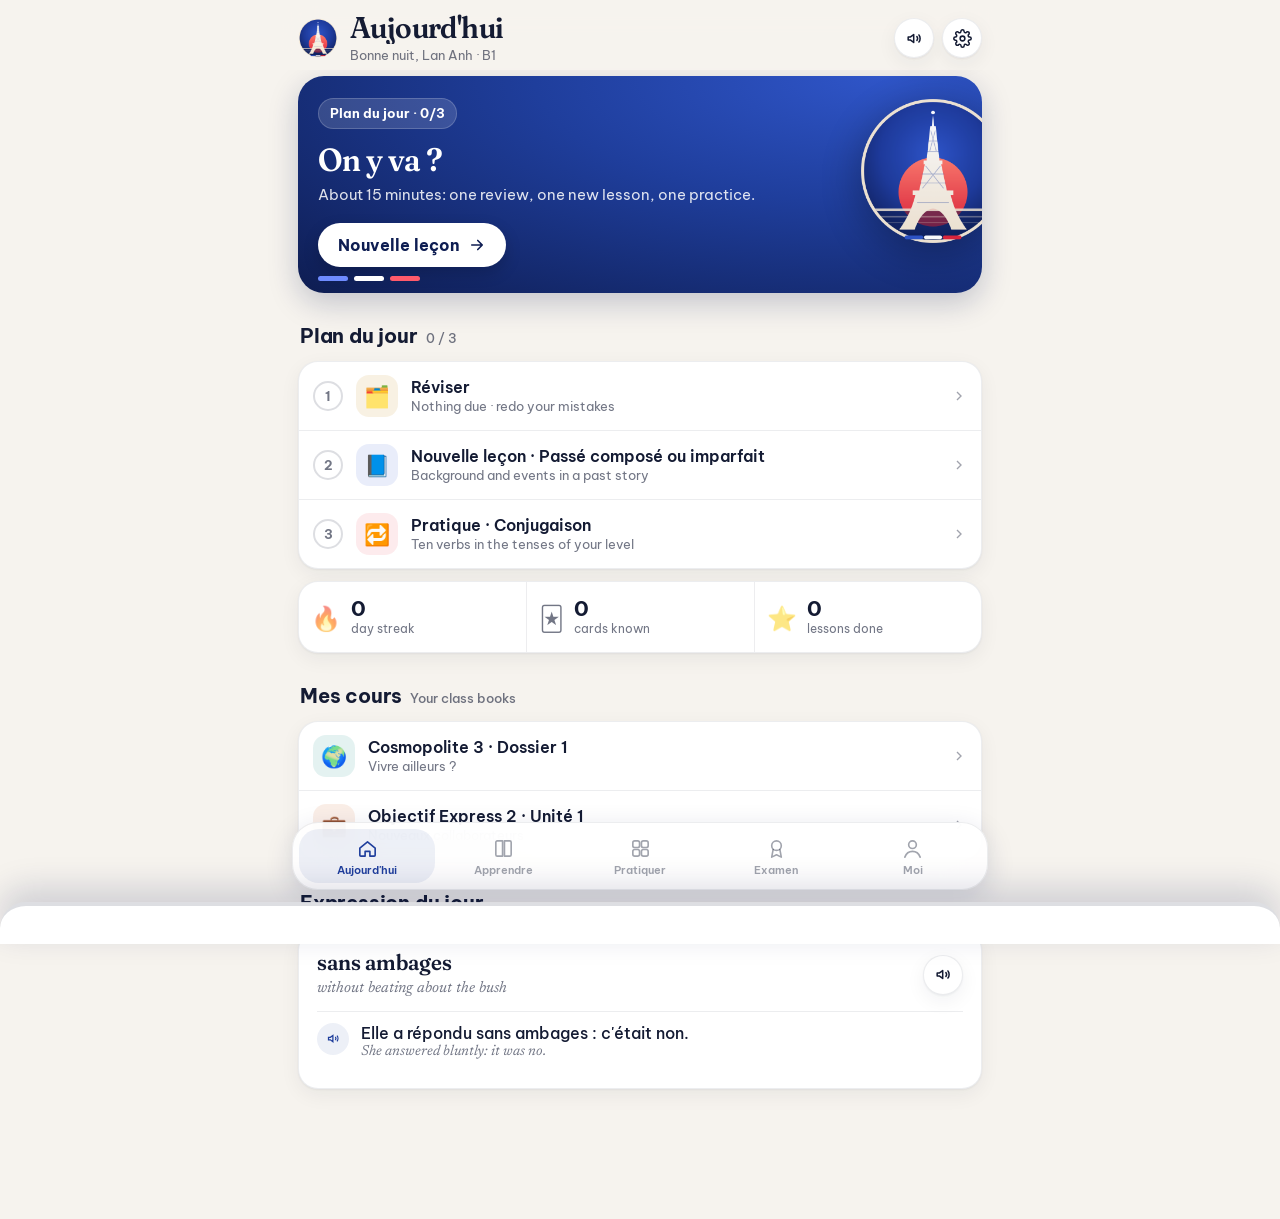
==== commit 92a14ba2: "Pas à pas 2.0: new design, course companions, natural French voices - New visual identity (bleu de F" ====
--- a/index.html
+++ b/index.html
@@ -3,7 +3,7 @@
 <head>
 <meta charset="utf-8">
 <meta name="viewport" content="width=device-width, initial-scale=1, viewport-fit=cover">
-<meta name="theme-color" content="#0E1626">
+<meta name="theme-color" content="#F6F3EE">
 <meta name="apple-mobile-web-app-capable" content="yes">
 <meta name="apple-mobile-web-app-status-bar-style" content="black-translucent">
 <meta name="apple-mobile-web-app-title" content="Pas à pas">
@@ -15,298 +15,330 @@
 <link rel="icon" type="image/png" sizes="32x32" href="favicon-32.png">
 <link rel="apple-touch-icon" sizes="180x180" href="apple-touch-icon.png">
 <title>Pas à pas · Lan Anh</title>
-<link rel="preconnect" href="https://fonts.googleapis.com">
-<link rel="preconnect" href="https://fonts.gstatic.com" crossorigin>
-<link rel="stylesheet" href="https://fonts.googleapis.com/css2?family=Be+Vietnam+Pro:wght@400;500;600;700;800&family=Fraunces:opsz,wght@9..144,500;9..144,600&family=Newsreader:ital,opsz,wght@1,6..72,400&display=swap">
+<link rel="preload" href="fonts/bvp-Regular.woff2" as="font" type="font/woff2" crossorigin>
+<link rel="preload" href="fonts/fraunces.woff2" as="font" type="font/woff2" crossorigin>
 <script>try{var s=JSON.parse(localStorage.getItem("pap:state")||"{}"),t=(s.set&&s.set.theme)||"auto",l=t==="light"||(t==="auto"&&matchMedia("(prefers-color-scheme: light)").matches);document.documentElement.dataset.theme=l?"light":"dark";}catch(e){document.documentElement.dataset.theme="dark"}</script>
 <style>
-:root{
-  --bg:#0E1626;--bg2:#121C30;--s1:#17223A;--s2:#1E2B48;--s3:#26365A;
-  --ink:#F5EFE6;--ink-rgb:245,239,230;--dim:rgba(245,239,230,.66);--dimmer:rgba(245,239,230,.42);
-  --line:rgba(245,239,230,.10);--line2:rgba(245,239,230,.18);
-  --rose:#F28B9C;--rose-rgb:242,139,156;--gold:#EDBE68;--gold-rgb:237,190,104;
-  --ok:#5CC9A2;--ok-rgb:92,201,162;--bad:#F2705E;--bad-rgb:242,112,94;--blue:#7DB7F2;
-  --primary:var(--rose);--on-primary:#2A0F17;
-  --b1:#53B8C4;--b2:#9A86F2;--c1:#EBA35E;--ex:#F28B9C;
-  --shadow:0 10px 30px rgba(0,0,0,.28);
-  --r:18px;--r-sm:12px;
-  --ui:"Be Vietnam Pro","Segoe UI",system-ui,-apple-system,sans-serif;
-  --disp:"Fraunces","Newsreader",Georgia,serif;
-  --en:"Newsreader",Georgia,"Times New Roman",serif;
-}
-[data-theme="light"]{
-  --bg:#FAF5EE;--bg2:#F3ECE2;--s1:#FFFFFF;--s2:#F6F0E7;--s3:#ECE3D6;
-  --ink:#18223A;--ink-rgb:24,34,58;--dim:rgba(24,34,58,.68);--dimmer:rgba(24,34,58,.45);
-  --line:rgba(24,34,58,.10);--line2:rgba(24,34,58,.18);
-  --rose:#D9546C;--rose-rgb:217,84,108;--gold:#B7811F;--gold-rgb:183,129,31;
-  --ok:#1E9B70;--ok-rgb:30,155,112;--bad:#D2472F;--bad-rgb:210,71,47;--blue:#2E6FB8;
-  --primary:#1F2E57;--on-primary:#FFF8EE;
-  --b1:#1F8E9C;--b2:#6B55D6;--c1:#C7741F;--ex:#D9546C;
-  --shadow:0 8px 24px rgba(24,34,58,.10);
+/* ═══════════════════════════════════════════════════════════════════
+   Pas à pas · design system — bleu de France, rouge, papier
+   ═══════════════════════════════════════════════════════════════════ */
+@font-face{font-family:"BVP";src:url(fonts/bvp-Regular.woff2) format("woff2");font-weight:400;font-display:swap}
+@font-face{font-family:"BVP";src:url(fonts/bvp-Medium.woff2) format("woff2");font-weight:500;font-display:swap}
+@font-face{font-family:"BVP";src:url(fonts/bvp-SemiBold.woff2) format("woff2");font-weight:600;font-display:swap}
+@font-face{font-family:"BVP";src:url(fonts/bvp-Bold.woff2) format("woff2");font-weight:700 800;font-display:swap}
+@font-face{font-family:"Fraunces";src:url(fonts/fraunces.woff2) format("woff2");font-weight:500 650;font-display:swap}
+@font-face{font-family:"NewsreaderI";src:url(fonts/newsreader-italic.woff2) format("woff2");font-style:italic;font-weight:400;font-display:swap}
+
+:root,[data-theme="light"]{
+  --bg:#F6F3EE;--bg-rgb:246,243,238;--s1:#FFFFFF;--s2:#F2EEE7;--s3:#E7E1D7;
+  --ink:#141B33;--ink-rgb:20,27,51;--dim:rgba(20,27,51,.60);--dimmer:rgba(20,27,51,.40);
+  --line:rgba(20,27,51,.08);--line2:rgba(20,27,51,.14);
+  --blue:#1F3E9C;--blue-rgb:31,62,156;--blue2:#2F55C8;--navy:#0E1D52;--red:#E1253A;--red-rgb:225,37,58;--cream:#F3E7D3;
+  --gold:#C99A3B;--gold-rgb:201,154,59;--ok:#178A5E;--ok-rgb:23,138,94;--bad:#D23B3B;--bad-rgb:210,59,59;
+  --primary:var(--navy);--on-primary:#FFFFFF;--tint:rgba(31,62,156,.08);
+  --b1:#2F55C8;--b2:#B5487A;--c1:#B9822A;--ex:#E1253A;--cosmo:#0E8C7E;--oe:#D2622A;
+  --shadow:0 1px 2px rgba(20,27,51,.05),0 6px 20px rgba(20,27,51,.06);
+  --shadow-lg:0 10px 30px rgba(14,29,82,.22);
+  --r:20px;--r-sm:14px;
+  --ui:"BVP","Be Vietnam Pro",-apple-system,"SF Pro Text",system-ui,sans-serif;
+  --disp:"Fraunces",Georgia,"Times New Roman",serif;
+  --en:"NewsreaderI","Newsreader",Georgia,serif;
+  color-scheme:light;
+}
+[data-theme="dark"]{
+  --bg:#0A1028;--bg-rgb:10,16,40;--s1:#131B38;--s2:#1A2446;--s3:#243055;
+  --ink:#F1ECE3;--ink-rgb:241,236,227;--dim:rgba(241,236,227,.64);--dimmer:rgba(241,236,227,.42);
+  --line:rgba(241,236,227,.08);--line2:rgba(241,236,227,.15);
+  --blue:#8EA6FF;--blue-rgb:142,166,255;--blue2:#6E8BFF;--red:#FF6B78;--red-rgb:255,107,120;--gold:#E7B95C;--gold-rgb:231,185,92;
+  --ok:#43C78F;--ok-rgb:67,199,143;--bad:#FF7A70;--bad-rgb:255,122,112;
+  --primary:#F1ECE3;--on-primary:#0E1D52;--tint:rgba(142,166,255,.12);
+  --b1:#7C95FF;--b2:#E58AB2;--c1:#E2B25E;--ex:#FF6B78;--cosmo:#3CC9B6;--oe:#F29A64;
+  --shadow:0 1px 2px rgba(0,0,0,.25),0 8px 24px rgba(0,0,0,.22);
+  color-scheme:dark;
 }
 *{box-sizing:border-box;-webkit-tap-highlight-color:transparent}
 html,body{margin:0;padding:0}
-body{background:var(--bg);color:var(--ink);font-family:var(--ui);font-size:15px;line-height:1.5;min-height:100vh;
-  -webkit-font-smoothing:antialiased;overflow-x:hidden}
+body{background:var(--bg);color:var(--ink);font-family:var(--ui);font-size:15.5px;line-height:1.5;min-height:100vh;-webkit-font-smoothing:antialiased;overflow-x:hidden;-webkit-text-size-adjust:100%}
 button,input,textarea,select{font-family:inherit;font-size:inherit;color:inherit}
-button{cursor:pointer}
-a{color:var(--rose)}
-.wrap{max-width:720px;margin:0 auto;padding:calc(10px + env(safe-area-inset-top)) 20px calc(110px + env(safe-area-inset-bottom))}
+button{cursor:pointer;-webkit-user-select:none;user-select:none}
+a{color:var(--blue)}
+.wrap{max-width:720px;margin:0 auto;padding:calc(6px + env(safe-area-inset-top)) 18px calc(118px + env(safe-area-inset-bottom))}
 body.insession .wrap{padding-bottom:40px}
 
-/* header */
-.app-header{display:flex;align-items:center;justify-content:space-between;gap:10px;min-height:56px}
-.brand{display:flex;align-items:center;gap:10px;min-width:0}
-.brand img{width:40px;height:40px;border-radius:50%;flex-shrink:0}
-.brand h1{margin:0;font-family:var(--disp);font-size:20px;font-weight:600;letter-spacing:-.01em;line-height:1.1}
-.brand .sub{font-size:12px;color:var(--dim);white-space:nowrap;overflow:hidden;text-overflow:ellipsis}
-.hdr-back{width:36px;height:36px;border-radius:50%;border:1px solid var(--line2);background:transparent;display:none;
-  align-items:center;justify-content:center;flex-shrink:0}
-.hdr-back.on{display:inline-flex}
-.hdr-back svg,.ibtn svg{width:18px;height:18px;stroke:currentColor;fill:none;stroke-width:1.8;stroke-linecap:round;stroke-linejoin:round}
-.ibtn{width:38px;height:38px;border-radius:50%;border:1px solid var(--line2);background:transparent;display:inline-flex;align-items:center;justify-content:center}
+/* top bar */
+.app-header{display:flex;align-items:center;gap:12px;min-height:64px;position:sticky;top:0;z-index:15;margin:0 -18px;padding:calc(6px + env(safe-area-inset-top)) 18px 6px;background:rgba(var(--bg-rgb),.88);backdrop-filter:blur(16px) saturate(1.3);-webkit-backdrop-filter:blur(16px) saturate(1.3)}
+.app-header .logo{width:40px;height:40px;border-radius:50%;flex-shrink:0;display:block}
+.app-header .ttl{flex:1;min-width:0}
+.app-header h1{margin:0;font-family:var(--disp);font-size:30px;font-weight:600;letter-spacing:-.02em;line-height:1.05;white-space:nowrap;overflow:hidden;text-overflow:ellipsis}
+.app-header .sub{font-size:12.5px;color:var(--dim);white-space:nowrap;overflow:hidden;text-overflow:ellipsis;margin-top:2px}
+.app-header .acts{display:flex;gap:8px}
+.ibtn,.hdr-back{width:40px;height:40px;border-radius:50%;border:1px solid var(--line);background:var(--s1);display:inline-flex;align-items:center;justify-content:center;box-shadow:var(--shadow);flex-shrink:0;color:var(--ink)}
+.hdr-back{display:none}.hdr-back.on{display:inline-flex}
+.hdr-back.on~.logo{display:none}
+.ibtn svg,.hdr-back svg{width:19px;height:19px;stroke:currentColor;fill:none;stroke-width:1.9;stroke-linecap:round;stroke-linejoin:round}
+.ibtn.off{opacity:.45}
 body.insession .app-header{display:none}
 
-/* bottom nav */
-#nav{position:fixed;left:12px;right:12px;bottom:calc(10px + env(safe-area-inset-bottom));max-width:696px;margin:0 auto;
-  display:flex;justify-content:space-around;padding:6px;border-radius:22px;z-index:20;
-  background:rgba(var(--ink-rgb),.06);backdrop-filter:blur(18px) saturate(1.4);-webkit-backdrop-filter:blur(18px) saturate(1.4);
-  border:1px solid var(--line2);box-shadow:var(--shadow)}
-[data-theme="dark"] #nav{background:rgba(23,34,58,.82)}
-[data-theme="light"] #nav{background:rgba(255,255,255,.86)}
-#nav button{flex:1;border:0;background:transparent;color:var(--dimmer);display:flex;flex-direction:column;align-items:center;gap:2px;
-  padding:7px 2px 5px;border-radius:16px;font-size:10.5px;font-weight:600;letter-spacing:.01em}
+/* tab bar */
+#nav{position:fixed;left:12px;right:12px;bottom:calc(10px + env(safe-area-inset-bottom));max-width:696px;margin:0 auto;display:flex;justify-content:space-around;padding:6px;border-radius:26px;z-index:20;background:rgba(255,255,255,.92);backdrop-filter:blur(20px) saturate(1.5);-webkit-backdrop-filter:blur(20px) saturate(1.5);border:1px solid var(--line);box-shadow:0 8px 28px rgba(14,29,82,.14)}
+[data-theme="dark"] #nav{background:rgba(19,27,56,.9)}
+#nav button{flex:1;border:0;background:transparent;color:var(--dimmer);display:flex;flex-direction:column;align-items:center;gap:3px;padding:8px 2px 6px;border-radius:20px;font-size:11px;font-weight:600}
 #nav button svg{width:23px;height:23px;stroke:currentColor;fill:none;stroke-width:1.7;stroke-linecap:round;stroke-linejoin:round}
-#nav button[aria-selected="true"]{color:var(--ink);background:rgba(var(--rose-rgb),.16)}
-#nav button[aria-selected="true"] svg{stroke:var(--rose)}
+#nav button[aria-selected="true"]{color:var(--blue);background:var(--tint)}
 body.insession #nav{display:none}
 
 /* type */
-h2.pg{font-family:var(--disp);font-weight:600;font-size:26px;letter-spacing:-.015em;margin:14px 0 4px;line-height:1.15}
-.pg-sub{color:var(--dim);margin:0 0 14px;font-size:14px}
-h3.sec{font-size:13px;font-weight:700;letter-spacing:.06em;text-transform:uppercase;color:var(--dim);margin:26px 0 10px}
-.muted{color:var(--dim)}.small{font-size:13px}.tiny{font-size:12px}
+h2.pg{font-family:var(--disp);font-weight:600;font-size:28px;letter-spacing:-.02em;margin:14px 0 4px;line-height:1.12}
+.pg-sub{color:var(--dim);margin:0 0 14px;font-size:14.5px}
+.sec{display:flex;align-items:baseline;gap:8px;margin:28px 2px 10px}
+.sec b{font-size:20px;font-weight:700;letter-spacing:-.01em}
+.sec span{font-size:13px;color:var(--dim);font-weight:500}
+h3.sec{font-size:20px;font-weight:700;letter-spacing:-.01em;margin:28px 2px 10px;color:var(--ink);text-transform:none}
+.muted{color:var(--dim)}.small{font-size:13.5px}.tiny{font-size:12px}
 .en{font-family:var(--en);font-style:italic;color:var(--dim)}
 .fr{font-weight:500}
 .vn{font-family:var(--ui)}
 
-/* surfaces */
+/* cards & groups */
 .card{background:var(--s1);border:1px solid var(--line);border-radius:var(--r);padding:18px;margin:12px 0;box-shadow:var(--shadow)}
 .card.flat{box-shadow:none}
-.card h4{margin:0 0 6px;font-size:16px}
-.hero{position:relative;overflow:hidden;border-radius:24px;padding:22px 20px 20px;margin:10px 0 14px;color:#fff;
-  background:linear-gradient(135deg,#25365F 0%,#3B2D5C 55%,#6A3550 100%);box-shadow:var(--shadow)}
-[data-theme="light"] .hero{background:linear-gradient(135deg,#1F2E57 0%,#3A2F66 60%,#8A3A5B 100%)}
-.hero .stripe{position:absolute;left:0;right:0;bottom:0;height:4px;display:flex}
-.hero .stripe i{flex:1}
-.hero .k{font-size:12px;letter-spacing:.08em;text-transform:uppercase;opacity:.8;font-weight:700}
-.hero h3{font-family:var(--disp);font-size:24px;font-weight:600;margin:6px 0 4px;line-height:1.15}
-.hero p{margin:0 0 14px;opacity:.85;font-size:14px}
-.hero .btn.primary{background:#FFE7C2;color:#2A1A0F}
-
-.btn{border:0;border-radius:14px;padding:12px 18px;font-weight:700;font-size:15px;display:inline-flex;align-items:center;justify-content:center;gap:8px;
-  background:var(--s2);color:var(--ink);border:1px solid var(--line2);transition:transform .12s ease,opacity .2s}
+.card h4{margin:0 0 6px;font-size:16.5px}
+.group{background:var(--s1);border:1px solid var(--line);border-radius:var(--r);box-shadow:var(--shadow);overflow:hidden;margin:10px 0}
+.group>.lrow{border:0;border-radius:0;margin:0;box-shadow:none;background:transparent}
+.group>.lrow+.lrow{border-top:1px solid var(--line)}
+.lrow{display:flex;align-items:center;gap:13px;padding:13px 14px;border-radius:var(--r);background:var(--s1);border:1px solid var(--line);margin:9px 0;width:100%;text-align:left;box-shadow:var(--shadow);color:var(--ink)}
+.lrow:active{background:var(--s2)}
+.lrow .ic{width:42px;height:42px;border-radius:13px;background:var(--s2);display:flex;align-items:center;justify-content:center;font-size:21px;flex-shrink:0}
+.lrow .tx{flex:1;min-width:0}
+.lrow .tx b{display:block;font-size:15.5px;font-weight:600;line-height:1.3}
+.lrow .tx span{display:block;font-size:13px;color:var(--dim);line-height:1.35;margin-top:1px}
+.lrow .end{font-size:12.5px;color:var(--dim);font-weight:700;flex-shrink:0}
+.chev{width:16px;height:16px;stroke:var(--dimmer);fill:none;stroke-width:2;flex-shrink:0}
+.ic.t-blue{background:rgba(47,85,200,.10)}.ic.t-red{background:rgba(225,37,58,.09)}.ic.t-gold{background:rgba(201,154,59,.14)}.ic.t-green{background:rgba(23,138,94,.10)}.ic.t-teal{background:rgba(14,140,126,.11)}.ic.t-orange{background:rgba(210,98,42,.11)}.ic.t-violet{background:rgba(122,79,214,.10)}
+
+/* hero */
+.hero{position:relative;overflow:hidden;border-radius:26px;padding:22px 20px 26px;margin:6px 0 16px;color:#fff;background:radial-gradient(120% 140% at 85% 0%,#2F55C8 0%,#1F3E9C 42%,#0E1D52 100%);box-shadow:var(--shadow-lg);min-height:210px}
+.hero .emb{position:absolute;right:-26px;top:20px;width:150px;height:150px;opacity:.97;filter:drop-shadow(0 10px 22px rgba(0,0,0,.35))}
+.hero .pill{display:inline-flex;align-items:center;gap:6px;font-size:12.5px;font-weight:700;padding:5px 11px;border-radius:999px;background:rgba(255,255,255,.14);border:1px solid rgba(255,255,255,.18)}
+.hero h3{font-family:var(--disp);font-size:32px;font-weight:600;margin:14px 0 6px;line-height:1.08;letter-spacing:-.02em;max-width:72%}
+.hero p{margin:0 0 18px;opacity:.86;font-size:14.5px;max-width:68%}
+.hero .cta{display:inline-flex;align-items:center;gap:8px;background:#fff;color:#0E1D52;border:0;border-radius:999px;padding:12px 20px;font-weight:700;font-size:15.5px;box-shadow:0 6px 16px rgba(0,0,0,.18)}
+.hero .cta:active{transform:scale(.97)}
+.tri{position:absolute;left:20px;bottom:12px;display:flex;gap:6px}
+.tri i{display:block;width:30px;height:5px;border-radius:5px}
+.tri i:nth-child(1){background:#6E8BFF}.tri i:nth-child(2){background:#fff}.tri i:nth-child(3){background:#FF5A6B}
+.hero.sm{min-height:0;padding:18px 18px 22px}
+.hero.sm h3{font-size:24px;margin-top:10px;max-width:80%}
+.hero.sm .emb{width:96px;height:96px;right:-14px;top:14px}
+
+/* buttons */
+.btn{border:1px solid var(--line2);border-radius:999px;padding:12px 20px;font-weight:700;font-size:15px;display:inline-flex;align-items:center;justify-content:center;gap:8px;background:var(--s1);color:var(--ink);transition:transform .12s ease,opacity .2s;box-shadow:var(--shadow)}
 .btn:active{transform:scale(.97)}
 .btn.primary{background:var(--primary);color:var(--on-primary);border-color:transparent}
-.btn.ghost{background:transparent}
+.btn.red{background:var(--red);color:#fff;border-color:transparent}
+.btn.ghost{background:transparent;box-shadow:none}
 .btn.block{width:100%}
-.btn.sm{padding:8px 12px;font-size:13px;border-radius:11px}
+.btn.sm{padding:8px 14px;font-size:13.5px}
 .btn[disabled]{opacity:.45;pointer-events:none}
 .row{display:flex;gap:10px;align-items:center;flex-wrap:wrap}
 .row.between{justify-content:space-between}
 .grid2{display:grid;grid-template-columns:1fr 1fr;gap:10px}
-.grid3{display:grid;grid-template-columns:repeat(3,1fr);gap:8px}
-@media (max-width:380px){.grid3{grid-template-columns:1fr 1fr}}
-.chip{display:inline-flex;align-items:center;gap:6px;padding:6px 11px;border-radius:999px;border:1px solid var(--line2);background:transparent;font-size:13px;font-weight:600;color:var(--dim)}
+.chip{display:inline-flex;align-items:center;gap:6px;padding:8px 14px;border-radius:999px;border:1px solid var(--line2);background:var(--s1);font-size:13.5px;font-weight:600;color:var(--ink)}
 .chip[aria-pressed="true"]{background:var(--ink);color:var(--bg);border-color:var(--ink)}
-.seg{display:flex;background:var(--s2);border-radius:14px;padding:4px;gap:4px;margin:8px 0 6px;border:1px solid var(--line)}
-.seg button{flex:1;border:0;background:transparent;padding:9px 6px;border-radius:11px;font-weight:700;font-size:14px;color:var(--dim)}
-.seg button[aria-pressed="true"]{background:var(--s1);color:var(--ink);box-shadow:0 2px 8px rgba(0,0,0,.15)}
-.badge{display:inline-flex;align-items:center;justify-content:center;font-size:11px;font-weight:800;padding:2px 8px;border-radius:999px;letter-spacing:.03em}
-.lv-B1{--lv:var(--b1)}.lv-B2{--lv:var(--b2)}.lv-C1{--lv:var(--c1)}.lv-EX{--lv:var(--ex)}
-.badge.lv{background:color-mix(in srgb,var(--lv) 22%,transparent);color:var(--lv)}
-
-/* tiles */
-.tile{display:flex;flex-direction:column;align-items:flex-start;gap:6px;text-align:left;border-radius:var(--r);padding:14px;border:1px solid var(--line);
-  background:var(--s1);box-shadow:var(--shadow);min-height:96px;position:relative;width:100%}
-.tile .ic{width:36px;height:36px;border-radius:11px;display:flex;align-items:center;justify-content:center;font-size:20px;background:var(--s2)}
-.tile b{font-size:14.5px;line-height:1.25}
-.tile span{font-size:12.5px;color:var(--dim);line-height:1.3}
+.chips{display:flex;gap:8px;overflow-x:auto;padding:2px 0 6px;margin:6px 0;scrollbar-width:none}
+.chips::-webkit-scrollbar{display:none}
+.seg{display:flex;background:var(--s1);border-radius:16px;padding:4px;gap:4px;margin:8px 0 12px;border:1px solid var(--line);box-shadow:var(--shadow)}
+.seg button{flex:1;border:0;background:transparent;padding:10px 6px;border-radius:12px;font-weight:700;font-size:14.5px;color:var(--dim)}
+.seg button[aria-pressed="true"]{background:var(--navy);color:#fff}
+[data-theme="dark"] .seg button[aria-pressed="true"]{background:var(--blue2);color:#fff}
+.badge{display:inline-flex;align-items:center;justify-content:center;font-size:11.5px;font-weight:800;padding:3px 9px;border-radius:999px;letter-spacing:.02em}
+.lv-B1{--lv:var(--b1)}.lv-B2{--lv:var(--b2)}.lv-C1{--lv:var(--c1)}.lv-EX{--lv:var(--ex)}.lv-cosmo3{--lv:var(--cosmo)}.lv-oe2{--lv:var(--oe)}
+.badge.lv{background:color-mix(in srgb,var(--lv) 14%,transparent);color:var(--lv)}
+
+/* plan rows */
+.plan .lrow .num{width:30px;height:30px;border-radius:50%;border:2px solid var(--line2);display:flex;align-items:center;justify-content:center;font-weight:800;font-size:13px;flex-shrink:0;color:var(--dim)}
+.plan .lrow.done .num{background:var(--ok);border-color:var(--ok);color:#fff}
+.plan .lrow.done .tx b{text-decoration:line-through;opacity:.55}
+.plan .lrow.next{outline:2px solid var(--blue);outline-offset:-2px;border-radius:var(--r)}
+.stats{display:grid;grid-template-columns:repeat(3,1fr);background:var(--s1);border:1px solid var(--line);border-radius:var(--r);box-shadow:var(--shadow);margin:12px 0}
+.stats>div{display:flex;align-items:center;gap:10px;padding:16px 12px}
+.stats>div+div{border-left:1px solid var(--line)}
+.stats .e{font-size:24px}
+.stats b{display:block;font-size:21px;line-height:1;font-weight:800}
+.stats span{font-size:11.5px;color:var(--dim);line-height:1.2;display:block;margin-top:3px}
+
+/* tiles (kept for a few places) */
+.tile{display:flex;flex-direction:column;align-items:flex-start;gap:6px;text-align:left;border-radius:var(--r);padding:14px;border:1px solid var(--line);background:var(--s1);box-shadow:var(--shadow);min-height:96px;position:relative;width:100%;color:var(--ink)}
+.tile .ic{width:38px;height:38px;border-radius:12px;display:flex;align-items:center;justify-content:center;font-size:20px;background:var(--s2)}
+.tile b{font-size:14.5px;line-height:1.25}.tile span{font-size:12.5px;color:var(--dim);line-height:1.3}
 .tile .best{position:absolute;top:10px;right:12px;font-size:11px;color:var(--dim);font-weight:700}
 
-/* list rows */
-.lrow{display:flex;align-items:center;gap:12px;padding:13px 14px;border-radius:14px;background:var(--s1);border:1px solid var(--line);margin:8px 0;width:100%;text-align:left}
-.lrow .ic{width:34px;height:34px;border-radius:10px;background:var(--s2);display:flex;align-items:center;justify-content:center;font-size:18px;flex-shrink:0}
-.lrow .tx{flex:1;min-width:0}
-.lrow .tx b{display:block;font-size:14.5px}
-.lrow .tx span{display:block;font-size:12.5px;color:var(--dim)}
-.lrow .end{font-size:12px;color:var(--dim);font-weight:700;flex-shrink:0}
-.chev{width:16px;height:16px;stroke:var(--dimmer);fill:none;stroke-width:2}
-
-/* plan */
-.plan .step{display:flex;gap:12px;align-items:center;padding:12px 0;border-top:1px solid var(--line)}
-.plan .step:first-of-type{border-top:0}
-.plan .dot{width:28px;height:28px;border-radius:50%;border:2px solid var(--line2);display:flex;align-items:center;justify-content:center;font-weight:800;font-size:13px;flex-shrink:0}
-.plan .step.done .dot{background:var(--ok);border-color:var(--ok);color:#fff}
-.plan .step.done .tx b{text-decoration:line-through;opacity:.6}
-.plan .tx{flex:1}.plan .tx b{display:block;font-size:14.5px}.plan .tx span{font-size:12.5px;color:var(--dim)}
-.stats3{display:grid;grid-template-columns:repeat(3,1fr);gap:8px;margin:10px 0}
-.stat{background:var(--s1);border:1px solid var(--line);border-radius:14px;padding:12px;text-align:center}
-.stat b{display:block;font-size:22px;font-family:var(--disp);font-weight:600}
-.stat span{font-size:11.5px;color:var(--dim)}
-
 /* path */
-.track-h{display:flex;align-items:center;gap:10px;margin:26px 0 6px}
-.track-h .bar{width:6px;height:28px;border-radius:4px;background:var(--lv)}
-.track-h b{font-size:16px}.track-h span{font-size:12.5px;color:var(--dim);display:block}
-.path{position:relative;padding-left:22px}
-.path::before{content:"";position:absolute;left:17px;top:10px;bottom:10px;width:2px;background:var(--line2);border-radius:2px}
-.node{position:relative;display:flex;align-items:center;gap:12px;width:100%;text-align:left;padding:11px 12px 11px 30px;margin:8px 0;border-radius:14px;
-  background:var(--s1);border:1px solid var(--line)}
-.node .num{position:absolute;left:-17px;width:28px;height:28px;border-radius:50%;background:var(--bg);border:2px solid var(--line2);display:flex;
-  align-items:center;justify-content:center;font-size:12px;font-weight:800;color:var(--dim)}
+.unit-h{display:flex;align-items:center;gap:12px;margin:26px 2px 8px}
+.unit-h .dot{width:10px;height:10px;border-radius:50%;background:var(--lv);box-shadow:0 0 0 4px color-mix(in srgb,var(--lv) 18%,transparent)}
+.unit-h b{font-size:17px;font-weight:700;display:block;line-height:1.25}.unit-h span{font-size:12.5px;color:var(--dim);display:block}
+.path{position:relative;padding-left:26px}
+.path::before{content:"";position:absolute;left:20px;top:22px;bottom:22px;width:2px;background:var(--line2);border-radius:2px}
+.node{position:relative;display:flex;align-items:center;gap:12px;width:100%;text-align:left;padding:13px 14px 13px 30px;margin:9px 0;border-radius:18px;background:var(--s1);border:1px solid var(--line);box-shadow:var(--shadow);color:var(--ink)}
+.node .num{position:absolute;left:-20px;width:30px;height:30px;border-radius:50%;background:var(--bg);border:2px solid var(--line2);display:flex;align-items:center;justify-content:center;font-size:12.5px;font-weight:800;color:var(--dim)}
 .node.done .num{background:var(--lv);border-color:var(--lv);color:#fff}
-.node.next .num{border-color:var(--lv);color:var(--lv);box-shadow:0 0 0 4px color-mix(in srgb,var(--lv) 22%,transparent)}
-.node.due .num::after{content:"↺";position:absolute;top:-8px;right:-8px;background:var(--gold);color:#241500;border-radius:50%;width:16px;height:16px;font-size:10px;display:flex;align-items:center;justify-content:center}
-.node .tx{flex:1;min-width:0}.node .tx b{display:block;font-size:14.5px;line-height:1.25}.node .tx span{font-size:12.5px;color:var(--dim)}
+.node.next{border-color:color-mix(in srgb,var(--lv) 55%,transparent)}
+.node.next .num{border-color:var(--lv);color:var(--lv);box-shadow:0 0 0 5px color-mix(in srgb,var(--lv) 16%,transparent);background:var(--s1)}
+.node.due .num::after{content:"↻";position:absolute;top:-8px;right:-8px;background:var(--gold);color:#241500;border-radius:50%;width:17px;height:17px;font-size:10px;display:flex;align-items:center;justify-content:center}
+.node .tx{flex:1;min-width:0}.node .tx b{display:block;font-size:15.5px;font-weight:600;line-height:1.25}.node .tx span{font-size:13px;color:var(--dim)}
 .stars{color:var(--gold);font-size:13px;letter-spacing:1px;white-space:nowrap}
 .stars i{font-style:normal;opacity:.22}
-.resume-chip{font-size:11px;font-weight:800;background:rgba(var(--gold-rgb),.18);color:var(--gold);padding:3px 7px;border-radius:999px}
+.resume-chip{font-size:11.5px;font-weight:800;background:rgba(var(--gold-rgb),.16);color:var(--gold);padding:4px 8px;border-radius:999px}
 .progress{height:8px;border-radius:8px;background:var(--s3);overflow:hidden}
-.progress i{display:block;height:100%;border-radius:8px;background:linear-gradient(90deg,var(--ok),var(--gold))}
+.progress i{display:block;height:100%;border-radius:8px;background:linear-gradient(90deg,var(--blue2),var(--lv,var(--blue2)))}
+.lvcard{position:relative;overflow:hidden;border-radius:22px;padding:18px;margin:8px 0 6px;background:var(--s1);border:1px solid var(--line);box-shadow:var(--shadow)}
+.lvcard .big{font-family:var(--disp);font-size:44px;font-weight:600;line-height:1;color:var(--lv)}
+.lvcard .ring{position:absolute;right:16px;top:16px;width:58px;height:58px;margin:0}
 
 /* lesson intro */
-.lhead{border-radius:24px;padding:20px;margin:10px 0;color:#fff;background:linear-gradient(135deg,color-mix(in srgb,var(--lv) 85%,#000) 0%,color-mix(in srgb,var(--lv) 55%,#1a1030) 100%)}
-.lhead .k{font-size:12px;font-weight:800;letter-spacing:.08em;opacity:.85;text-transform:uppercase}
-.lhead h3{font-family:var(--disp);font-size:25px;font-weight:600;margin:6px 0 2px;line-height:1.15}
-.lhead p{margin:0;opacity:.88}
-.rule-h{font-family:var(--disp);font-size:20px;line-height:1.3;font-weight:600;margin:0 0 10px}
-.pts{margin:0;padding-left:18px}.pts li{margin:6px 0}
-.ex{display:flex;gap:10px;align-items:flex-start;padding:10px 0;border-top:1px solid var(--line);width:100%;text-align:left;background:none;border-left:0;border-right:0;border-bottom:0}
-.ex .spk{flex-shrink:0;width:30px;height:30px;border-radius:50%;background:rgba(var(--rose-rgb),.14);display:flex;align-items:center;justify-content:center;color:var(--rose)}
+.lhead{position:relative;overflow:hidden;border-radius:24px;padding:20px;margin:6px 0 12px;color:#fff;background:linear-gradient(140deg,color-mix(in srgb,var(--lv) 92%,#000) 0%,color-mix(in srgb,var(--lv) 62%,#0E1D52) 100%);box-shadow:var(--shadow-lg)}
+.lhead .k{font-size:12px;font-weight:800;letter-spacing:.07em;opacity:.85;text-transform:uppercase}
+.lhead h3{font-family:var(--disp);font-size:27px;font-weight:600;margin:8px 0 4px;line-height:1.12;letter-spacing:-.015em}
+.lhead p{margin:0;opacity:.9}
+.lhead .stars{color:#FFE29A}
+.rule-h{font-family:var(--disp);font-size:21px;line-height:1.3;font-weight:600;margin:0 0 10px;letter-spacing:-.01em}
+.pts{margin:0;padding-left:20px}.pts li{margin:7px 0}
+.ex{display:flex;gap:12px;align-items:flex-start;padding:11px 0;border-top:1px solid var(--line);width:100%;text-align:left;background:none;border-left:0;border-right:0;border-bottom:0;color:var(--ink)}
+.ex:first-child{border-top:0}
+.ex .spk{flex-shrink:0;width:32px;height:32px;border-radius:50%;background:var(--tint);display:flex;align-items:center;justify-content:center;color:var(--blue)}
 .ex .spk svg{width:15px;height:15px;stroke:currentColor;fill:none;stroke-width:2}
-.ex .fr{display:block;font-size:15.5px}.ex .en{display:block;font-size:14px}
-.callout{border-radius:14px;padding:12px 14px;margin:10px 0;font-size:14px;border:1px solid var(--line)}
-.callout.warn{background:rgba(var(--gold-rgb),.10);border-color:rgba(var(--gold-rgb),.35)}
-.callout.vn{background:rgba(var(--ok-rgb),.08);border-color:rgba(var(--ok-rgb),.30)}
-.callout .k{font-weight:800;font-size:12px;letter-spacing:.05em;text-transform:uppercase;display:block;margin-bottom:4px}
-.callout.warn .k{color:var(--gold)}.callout.vn .k{color:var(--ok)}
-details.more{margin-top:8px}details.more summary{cursor:pointer;color:var(--rose);font-weight:700;font-size:14px}
+.ex .fr{display:block;font-size:16px}.ex .en{display:block;font-size:14.5px;margin-top:1px}
+.callout{border-radius:16px;padding:13px 15px;margin:12px 0 0;font-size:14.5px;border:1px solid var(--line)}
+.callout.warn{background:rgba(var(--gold-rgb),.09);border-color:rgba(var(--gold-rgb),.32)}
+.callout.vn{background:rgba(var(--red-rgb),.05);border-color:rgba(var(--red-rgb),.20)}
+.callout.info{background:var(--tint);border-color:rgba(var(--blue-rgb),.2)}
+.callout .k{font-weight:800;font-size:11.5px;letter-spacing:.06em;text-transform:uppercase;display:block;margin-bottom:4px}
+.callout.warn .k{color:var(--gold)}.callout.vn .k{color:var(--red)}.callout.info .k{color:var(--blue)}
+details.more{margin-top:8px}details.more summary{cursor:pointer;color:var(--blue);font-weight:700;font-size:14.5px;list-style:none}
+details.more summary::-webkit-details-marker{display:none}
+details.more summary::after{content:" ›"}
+.kv{display:flex;flex-wrap:wrap;gap:6px;margin-top:6px}
+.kv .chip{font-size:12.5px;padding:6px 11px}
 
 /* flashcards */
 .fc-wrap{perspective:1200px;margin:12px 0}
-.fc{position:relative;height:300px;transition:transform .45s cubic-bezier(.2,.8,.2,1);transform-style:preserve-3d;cursor:pointer}
+.fc{position:relative;height:320px;transition:transform .45s cubic-bezier(.2,.8,.2,1);transform-style:preserve-3d;cursor:pointer}
 .fc.flip{transform:rotateY(180deg)}
-.fc .face{position:absolute;inset:0;backface-visibility:hidden;-webkit-backface-visibility:hidden;border-radius:24px;padding:22px;display:flex;flex-direction:column;justify-content:center;align-items:center;text-align:center;
-  background:var(--s1);border:1px solid var(--line);box-shadow:var(--shadow)}
+.fc .face{position:absolute;inset:0;backface-visibility:hidden;-webkit-backface-visibility:hidden;border-radius:26px;padding:24px;display:flex;flex-direction:column;justify-content:center;align-items:center;text-align:center;background:var(--s1);border:1px solid var(--line);box-shadow:var(--shadow)}
+.fc .face::after{content:"";position:absolute;left:24px;right:24px;bottom:16px;height:4px;border-radius:4px;background:linear-gradient(90deg,#2F55C8 33%,#E7E1D7 33% 66%,#E1253A 66%)}
 .fc .back{transform:rotateY(180deg)}
-.fc .w{font-family:var(--disp);font-size:30px;font-weight:600;line-height:1.2}
-.fc .g{font-family:var(--en);font-style:italic;font-size:20px;color:var(--dim);margin-top:8px}
-.fc .exs{font-size:14.5px;margin-top:16px}.fc .exs .en{font-size:13.5px}
+.fc .w{font-family:var(--disp);font-size:32px;font-weight:600;line-height:1.2}
+.fc .g{font-family:var(--en);font-style:italic;font-size:22px;color:var(--dim);margin-top:8px}
+.fc .exs{font-size:15px;margin-top:16px}.fc .exs .en{font-size:14px}
 
 /* session */
-.sess-top{display:flex;align-items:center;gap:12px;margin:6px 0 16px;min-height:44px}
-.sess-top .x{width:40px;height:40px;border-radius:50%;border:1px solid var(--line2);background:transparent;display:flex;align-items:center;justify-content:center;flex-shrink:0}
+.sess-top{display:flex;align-items:center;gap:12px;margin:calc(6px + env(safe-area-inset-top)) 0 18px;min-height:44px}
+.sess-top .x{width:40px;height:40px;border-radius:50%;border:1px solid var(--line);background:var(--s1);display:flex;align-items:center;justify-content:center;flex-shrink:0;box-shadow:var(--shadow);color:var(--ink)}
 .sess-top .x svg{width:18px;height:18px;stroke:currentColor;fill:none;stroke-width:2}
 .sess-top .progress{flex:1;height:10px}
-.sess-top .cnt{font-size:12px;color:var(--dim);font-weight:700;min-width:44px;text-align:right}
-.qk{font-size:12px;font-weight:800;letter-spacing:.07em;text-transform:uppercase;color:var(--rose);margin-bottom:6px}
-.qp{font-family:var(--disp);font-size:23px;font-weight:600;line-height:1.3;margin:0 0 6px}
-.qs{font-size:19px;line-height:1.55;font-weight:500;margin:4px 0}
-.qs .blank{display:inline-block;min-width:70px;border-bottom:2px solid var(--rose);color:var(--rose);text-align:center}
-.qen{font-family:var(--en);font-style:italic;color:var(--dim);font-size:15.5px;margin-top:4px}
-.opts{display:flex;flex-direction:column;gap:10px;margin:18px 0}
-.opt{text-align:left;padding:14px 16px;border-radius:15px;border:1.5px solid var(--line2);background:var(--s1);font-size:16px;line-height:1.4;font-weight:500;transition:.15s}
+.sess-top .progress i{background:linear-gradient(90deg,#2F55C8,#6E8BFF)}
+.sess-top .cnt{font-size:12.5px;color:var(--dim);font-weight:700;min-width:44px;text-align:right}
+.qk{font-size:12px;font-weight:800;letter-spacing:.08em;text-transform:uppercase;color:var(--red);margin-bottom:8px}
+.qp{font-family:var(--disp);font-size:26px;font-weight:600;line-height:1.25;margin:0 0 6px;letter-spacing:-.01em}
+.qs{font-size:20px;line-height:1.55;font-weight:500;margin:4px 0}
+.qs .blank{display:inline-block;min-width:74px;border-bottom:2.5px solid var(--red);color:var(--red);text-align:center}
+.qen{font-family:var(--en);font-style:italic;color:var(--dim);font-size:16px;margin-top:4px}
+.opts{display:flex;flex-direction:column;gap:10px;margin:20px 0}
+.opt{display:flex;align-items:center;gap:12px;text-align:left;padding:14px 16px;border-radius:18px;border:1.5px solid var(--line2);background:var(--s1);font-size:16.5px;line-height:1.4;font-weight:500;transition:.15s;box-shadow:var(--shadow);color:var(--ink)}
+.opt .l{width:28px;height:28px;border-radius:9px;background:var(--s2);display:flex;align-items:center;justify-content:center;font-size:13px;font-weight:800;color:var(--dim);flex-shrink:0}
 .opt:active{transform:scale(.99)}
-.opt.sel{border-color:var(--blue);background:color-mix(in srgb,var(--blue) 12%,var(--s1))}
-.opt.right{border-color:var(--ok);background:rgba(var(--ok-rgb),.14)}
-.opt.wrong{border-color:var(--bad);background:rgba(var(--bad-rgb),.12)}
+.opt.sel{border-color:var(--blue2);background:var(--tint)}
+.opt.right{border-color:var(--ok);background:rgba(var(--ok-rgb),.10)}.opt.right .l{background:var(--ok);color:#fff}
+.opt.wrong{border-color:var(--bad);background:rgba(var(--bad-rgb),.08)}.opt.wrong .l{background:var(--bad);color:#fff}
 .opt[disabled]{pointer-events:none;color:inherit;opacity:1}
-.bigplay{width:84px;height:84px;border-radius:50%;border:0;background:var(--primary);color:var(--on-primary);display:flex;align-items:center;justify-content:center;margin:16px auto;box-shadow:var(--shadow)}
-.bigplay svg{width:34px;height:34px;fill:currentColor}
-.slowbtn{display:block;margin:-6px auto 6px;font-size:13px}
-.inp{width:100%;padding:14px 15px;border-radius:15px;border:1.5px solid var(--line2);background:var(--s1);font-size:17px;outline:none}
-.inp:focus{border-color:var(--blue)}
-textarea.inp{min-height:110px;resize:vertical;line-height:1.5}
-.accents{display:flex;flex-wrap:wrap;gap:6px;margin:8px 0}
-.accents button{min-width:36px;height:36px;border-radius:10px;border:1px solid var(--line2);background:var(--s2);font-size:16px;font-weight:600}
-.tiles{display:flex;flex-wrap:wrap;gap:8px;min-height:52px;padding:10px;border-radius:15px;border:1.5px dashed var(--line2);margin:12px 0}
-.tiles.bank{border-style:solid;border-color:transparent;background:transparent;padding:0}
-.tk{padding:9px 12px;border-radius:11px;background:var(--s1);border:1px solid var(--line2);font-size:16px;font-weight:500;box-shadow:0 2px 0 var(--line2)}
-.tk.used{opacity:.25;pointer-events:none}
-.tk.bad{border-color:var(--bad);background:rgba(var(--bad-rgb),.12)}
-.tk.pick{border-color:var(--gold);background:rgba(var(--gold-rgb),.15)}
+.bigplay{width:92px;height:92px;border-radius:50%;border:0;background:radial-gradient(circle at 30% 30%,#2F55C8,#0E1D52);color:#fff;display:flex;align-items:center;justify-content:center;margin:18px auto;box-shadow:var(--shadow-lg)}
+.bigplay svg{width:36px;height:36px;fill:currentColor}
+.bigplay.rec{background:radial-gradient(circle at 30% 30%,#FF5A6B,#B8162A)}
+.slowbtn{display:block;margin:-6px auto 6px;font-size:13.5px}
+.inp{width:100%;padding:14px 16px;border-radius:16px;border:1.5px solid var(--line2);background:var(--s1);font-size:17px;outline:none;color:var(--ink)}
+.inp:focus{border-color:var(--blue2);box-shadow:0 0 0 4px var(--tint)}
+textarea.inp{min-height:110px;resize:vertical;line-height:1.55}
+select.inp{appearance:none;-webkit-appearance:none}
+.accents{display:flex;flex-wrap:wrap;gap:6px;margin:10px 0}
+.accents button{min-width:38px;height:38px;border-radius:11px;border:1px solid var(--line);background:var(--s1);font-size:16.5px;font-weight:600;box-shadow:var(--shadow);color:var(--ink)}
+.tiles{display:flex;flex-wrap:wrap;gap:8px;min-height:58px;padding:10px;border-radius:18px;border:1.5px dashed var(--line2);margin:14px 0}
+.tiles.bank{border-style:solid;border-color:transparent;padding:0}
+.tk{padding:10px 13px;border-radius:13px;background:var(--s1);border:1px solid var(--line2);font-size:16.5px;font-weight:500;box-shadow:0 2px 0 var(--line2);color:var(--ink)}
+.tk.used{opacity:.22;pointer-events:none}
+.tk.bad{border-color:var(--bad);background:rgba(var(--bad-rgb),.1)}
+.tk.pick{border-color:var(--gold);background:rgba(var(--gold-rgb),.14)}
 .match{display:grid;grid-template-columns:1fr 1fr;gap:10px;margin:16px 0}
-.match .opt{padding:12px;font-size:15px;min-height:54px}
-.match .opt.gone{opacity:.2;pointer-events:none}
+.match .opt{padding:12px;font-size:15px;min-height:56px}
+.match .opt.gone{opacity:.25;pointer-events:none}
 .chatb{display:flex;gap:8px;margin:12px 0}
-.chatb .bub{background:var(--s2);border-radius:18px 18px 18px 6px;padding:11px 14px;max-width:85%;font-size:16px}
-.chatb .who{font-size:12px;color:var(--dim);font-weight:700}
+.chatb .bub{background:var(--s1);border:1px solid var(--line);border-radius:20px 20px 20px 6px;padding:12px 15px;max-width:88%;font-size:16.5px;box-shadow:var(--shadow)}
+.chatb .who{font-size:12px;color:var(--dim);font-weight:700;margin:0 0 4px 4px}
 .checkbar{position:sticky;bottom:calc(12px + env(safe-area-inset-bottom));margin-top:18px}
-.sheet-fb{position:fixed;left:0;right:0;bottom:0;z-index:40;padding:18px 20px calc(18px + env(safe-area-inset-bottom));border-radius:24px 24px 0 0;
-  background:var(--s1);box-shadow:0 -10px 30px rgba(0,0,0,.25);transform:translateY(105%);transition:transform .22s ease}
+.sheet-fb{position:fixed;left:0;right:0;bottom:0;z-index:40;padding:20px 20px calc(18px + env(safe-area-inset-bottom));border-radius:26px 26px 0 0;background:var(--s1);box-shadow:0 -12px 34px rgba(14,29,82,.18);transform:translateY(105%);transition:transform .22s ease;border-top:4px solid var(--line2)}
 .sheet-fb.on{transform:none}
+.sheet-fb.ok{border-top-color:var(--ok)}.sheet-fb.no{border-top-color:var(--bad)}
 .sheet-fb .in{max-width:680px;margin:0 auto}
-.sheet-fb h4{margin:0 0 6px;font-size:18px;display:flex;align-items:center;gap:8px}
+.sheet-fb h4{margin:0 0 6px;font-size:19px;display:flex;align-items:center;gap:8px}
 .sheet-fb.ok h4{color:var(--ok)}.sheet-fb.no h4{color:var(--bad)}
-.sheet-fb .ans{font-size:16px;font-weight:600;margin:4px 0}
-.sheet-fb .why{font-size:14px;color:var(--dim);margin:6px 0 12px;max-height:30vh;overflow:auto}
-.flashwash{animation:wash .5s ease}
-@keyframes wash{0%{background:rgba(var(--ok-rgb),.18)}100%{background:transparent}}
+.sheet-fb .ans{font-size:16.5px;font-weight:600;margin:4px 0}
+.sheet-fb .why{font-size:14.5px;color:var(--dim);margin:6px 0 12px;max-height:30vh;overflow:auto}
 .shake{animation:shake .32s}
 @keyframes shake{20%,80%{transform:translateX(-3px)}40%,60%{transform:translateX(5px)}}
 
 /* results */
-.ring{width:150px;height:150px;margin:16px auto;display:block}
-.res-h{text-align:center;font-family:var(--disp);font-size:28px;margin:4px 0}
-.res-stars{text-align:center;font-size:34px;color:var(--gold);letter-spacing:6px}
+.ring{width:156px;height:156px;margin:16px auto;display:block}
+.res-h{text-align:center;font-family:var(--disp);font-size:30px;margin:4px 0}
+.res-stars{text-align:center;font-size:36px;color:var(--gold);letter-spacing:6px}
 .res-stars i{font-style:normal;opacity:.2}
 
-/* reading */
-.reading p{font-size:16.5px;line-height:1.7;margin:0 0 12px}
-.reading .hl{background:rgba(var(--gold-rgb),.22);border-radius:4px;padding:0 2px}
-.script .line{display:flex;gap:10px;padding:8px 0;border-top:1px solid var(--line)}
-.script .line b{min-width:70px;font-size:13px;color:var(--dim)}
-.timer{font-family:var(--disp);font-size:34px;font-weight:600;font-variant-numeric:tabular-nums;text-align:center}
-.wc{font-size:13px;font-weight:700;color:var(--dim)}
-.wc.okc{color:var(--ok)}
-.chk{display:flex;gap:10px;align-items:flex-start;padding:9px 0;border-top:1px solid var(--line);font-size:14px}
-.chk input{width:20px;height:20px;margin-top:1px;accent-color:var(--rose);flex-shrink:0}
-table.fmt{width:100%;border-collapse:collapse;font-size:13.5px}
-table.fmt th,table.fmt td{text-align:left;padding:9px 6px;border-top:1px solid var(--line);vertical-align:top}
-table.fmt th{font-size:12px;color:var(--dim);font-weight:700}
+/* reading, exam */
+.reading p{font-size:17px;line-height:1.72;margin:0 0 12px}
+.script .line{display:flex;gap:10px;padding:9px 0;border-top:1px solid var(--line)}
+.script .line b{min-width:76px;font-size:13px;color:var(--dim)}
+.timer{font-family:var(--disp);font-size:38px;font-weight:600;font-variant-numeric:tabular-nums;text-align:center}
+.wc{font-size:13px;font-weight:700;color:var(--dim)}.wc.okc{color:var(--ok)}
+.chk{display:flex;gap:11px;align-items:flex-start;padding:10px 0;border-top:1px solid var(--line);font-size:14.5px}
+.chk:first-of-type{border-top:0}
+.chk input{width:21px;height:21px;margin-top:1px;accent-color:var(--blue2);flex-shrink:0}
+table.fmt{width:100%;border-collapse:collapse;font-size:14px}
+table.fmt th,table.fmt td{text-align:left;padding:10px 6px;border-top:1px solid var(--line);vertical-align:top}
+table.fmt th{font-size:12px;color:var(--dim);font-weight:700;border-top:0}
 .conj td{padding:5px 8px}
 
-/* scrim sheet */
-.scrim{position:fixed;inset:0;background:rgba(0,0,0,.45);z-index:50;display:none;align-items:flex-end;justify-content:center}
+/* sheet, toast */
+.scrim{position:fixed;inset:0;background:rgba(10,16,40,.45);z-index:50;display:none;align-items:flex-end;justify-content:center}
 .scrim.on{display:flex}
-.sheet{background:var(--bg);width:100%;max-width:720px;max-height:88vh;overflow:auto;border-radius:24px 24px 0 0;padding:16px 20px calc(24px + env(safe-area-inset-bottom))}
-.toast{position:fixed;left:50%;bottom:calc(96px + env(safe-area-inset-bottom));transform:translateX(-50%);background:var(--ink);color:var(--bg);padding:10px 16px;border-radius:999px;font-size:14px;font-weight:600;z-index:60;opacity:0;transition:opacity .2s;pointer-events:none}
+.sheet{background:var(--bg);width:100%;max-width:720px;max-height:88vh;overflow:auto;border-radius:26px 26px 0 0;padding:16px 20px calc(24px + env(safe-area-inset-bottom))}
+.toast{position:fixed;left:50%;bottom:calc(100px + env(safe-area-inset-bottom));transform:translateX(-50%);background:var(--ink);color:var(--bg);padding:11px 18px;border-radius:999px;font-size:14px;font-weight:600;z-index:60;opacity:0;transition:opacity .2s;pointer-events:none;max-width:90vw;text-align:center}
 .toast.on{opacity:1}
 .heat{display:grid;grid-template-columns:repeat(14,1fr);gap:4px}
 .heat i{aspect-ratio:1;border-radius:4px;background:var(--s3)}
-.heat i.l1{background:rgba(var(--ok-rgb),.35)}.heat i.l2{background:rgba(var(--ok-rgb),.65)}.heat i.l3{background:var(--ok)}
+.heat i.l1{background:rgba(47,85,200,.30)}.heat i.l2{background:rgba(47,85,200,.60)}.heat i.l3{background:#2F55C8}
 .rec{display:flex;gap:8px;flex-wrap:wrap;align-items:center}
 .recdot{width:10px;height:10px;border-radius:50%;background:var(--bad);display:inline-block;animation:pulse 1s infinite}
 @keyframes pulse{50%{opacity:.25}}
-.fade{animation:fade .2s ease}
-@keyframes fade{from{opacity:0;transform:translateY(4px)}to{opacity:1;transform:none}}
-#splash{position:fixed;inset:0;background:var(--bg);display:flex;align-items:center;justify-content:center;z-index:100;transition:opacity .3s}
-#splash img{width:92px;height:92px;border-radius:50%;animation:pulse 1.4s infinite}
+.fade{animation:fade .22s ease}
+@keyframes fade{from{opacity:0;transform:translateY(5px)}to{opacity:1;transform:none}}
+#splash{position:fixed;inset:0;background:var(--bg);display:flex;flex-direction:column;gap:14px;align-items:center;justify-content:center;z-index:100;transition:opacity .35s}
+#splash img{width:110px;height:110px;filter:drop-shadow(0 10px 24px rgba(14,29,82,.25))}
+#splash b{font-family:var(--disp);font-size:28px;font-weight:600}
 #splash.off{opacity:0;pointer-events:none}
 .hide{display:none!important}
+.step{display:flex;gap:12px;padding:12px 0;border-top:1px solid var(--line)}
+.step:first-child{border-top:0}
+.step .n{width:28px;height:28px;border-radius:50%;background:var(--navy);color:#fff;display:flex;align-items:center;justify-content:center;font-weight:800;font-size:13px;flex-shrink:0}
+[data-theme="dark"] .step .n{background:var(--blue2)}
 
 </style>
 </head>
 <body>
-<div id="splash"><img src="[data-uri]" alt=""></div>
+<div id="splash"><img src="[data-uri]" alt=""><b>Pas à pas</b></div>
 <div class="wrap">
   <header class="app-header">
-    <div class="brand">
-      <button class="hdr-back" id="backBtn" type="button" aria-label="Back"></button>
-      <img src="[data-uri]" alt="Pas à pas logo" width="40" height="40">
-      <div style="min-width:0"><h1 id="hTitle">Pas à pas</h1><div class="sub" id="hSub">Du B1 au C1</div></div>
-    </div>
+    <button class="hdr-back" id="backBtn" type="button" aria-label="Back"></button>
+    <img class="logo" src="[data-uri]" alt="Pas à pas" width="40" height="40">
+    <div class="ttl"><h1 id="hTitle">Aujourd'hui</h1><div class="sub" id="hSub"></div></div>
+    <div class="acts"><button class="ibtn" id="sndBtn" type="button" aria-label="Sounds"></button><button class="ibtn" id="setBtn" type="button" aria-label="Settings"></button></div>
   </header>
   <main id="stage"></main>
 </div>
@@ -320,7 +352,7 @@
    Pas à pas · core — storage, audio, routing, helpers
    ═══════════════════════════════════════════════════════════════════ */
 "use strict";
-const APP_VERSION = "1.0";
+const APP_VERSION = "2.0";
 const $ = (s, r = document) => r.querySelector(s);
 const $$ = (s, r = document) => Array.from(r.querySelectorAll(s));
 const esc = s => String(s ?? "").replace(/[&<>"]/g, c => ({ "&": "&amp;", "<": "&lt;", ">": "&gt;", '"': "&quot;" }[c]));
@@ -348,7 +380,7 @@
   drafts: {},       // writing drafts
   cando: {},        // manual ticks
   level: "B1",
-  set: { theme: "auto", voice: "", rate: 0.95, sound: true, vibe: true, examLevel: "B1", examDate: "", name: "Lan Anh" }
+  set: { theme: "auto", voiceMode: "natural", voice: "", rate: 0.95, sound: true, vibe: true, examLevel: "B1", examDate: "", name: "Lan Anh" }
 });
 let S;
 function load() {
@@ -364,7 +396,7 @@
   const t = S.set.theme;
   const light = t === "light" || (t === "auto" && matchMedia("(prefers-color-scheme: light)").matches);
   document.documentElement.dataset.theme = light ? "light" : "dark";
-  const m = $('meta[name="theme-color"]'); if (m) m.content = light ? "#FAF5EE" : "#0E1626";
+  const m = $('meta[name="theme-color"]'); if (m) m.content = light ? "#F6F3EE" : "#0A1028";
 }
 
 /* ── text normalisation and answer checking ─────────────────────── */
@@ -402,53 +434,86 @@
   return out;
 }
 
-/* ── audio: speech synthesis ─────────────────────────────────────── */
-const TTS = {
+/* ── audio: recorded neural voice first, device voice as fallback ── */
+const SILENT = "[data-uri]";
+const MALE = new Set(["Journaliste", "Paul Garnier", "Mehdi", "Publicité", "Chronique", "Pierre", "Examinateur", "Alex"]);
+function ttsNorm(t) { return String(t ?? "").replace(/_{2,}/g, "…").replace(/\s+/g, " ").trim(); }
+function fnv(s) { let h = 0x811c9dc5; for (const x of new TextEncoder().encode(s)) { h ^= x; h = Math.imul(h, 0x01000193) >>> 0; } return h.toString(36); }
+const AUD = {
+  idx: null, loading: null, packs: {}, _el: null, unlocked: false,
+  init() { if (this.loading) return this.loading; this.loading = fetch("audio/index.json").then(r => r.ok ? r.json() : null).then(j => { this.idx = j && j.c ? j : { packs: [], c: {} }; }).catch(() => { this.idx = { packs: [], c: {} }; }); return this.loading; },
+  entry(text, m) { return this.idx && this.idx.c[fnv((m ? "m" : "f") + "|" + ttsNorm(text))]; },
+  src(p) { return "audio/" + p + ".bin?v=" + (this.idx && this.idx.v || 0); },
+  pack(p) { if (!this.packs[p]) this.packs[p] = fetch(this.src(p)).then(r => { if (!r.ok) throw new Error("pack"); return r.arrayBuffer(); }).catch(e => { delete this.packs[p]; throw e; }); return this.packs[p]; },
+  prefetch(p) { this.init().then(() => { if (this.idx.packs.includes(p)) this.pack(p).catch(() => { }); }); },
+  async url(text, m) { await this.init(); const e = this.entry(text, m); if (!e) return null; const buf = await this.pack(this.idx.packs[e[0]]); return URL.createObjectURL(new Blob([buf.slice(e[1], e[1] + e[2])], { type: "audio/mpeg" })); },
+  el() { if (!this._el) { const a = new Audio(); a.preload = "auto"; a.setAttribute("playsinline", ""); this._el = a; } return this._el; },
+  unlock() { if (this.unlocked) return; this.unlocked = true; try { if (navigator.audioSession) navigator.audioSession.type = "playback"; } catch (e) { } const a = this.el(); a.src = SILENT; a.play().catch(() => { this.unlocked = false; }); }
+};
+const WS = {
   ok: typeof speechSynthesis !== "undefined" && typeof SpeechSynthesisUtterance !== "undefined",
-  voices: [], fr: [], seq: 0,
+  voices: [], fr: [],
   load() {
     if (!this.ok) return;
     const all = speechSynthesis.getVoices() || [];
-    this.voices = all;
     const score = v => (v.lang === "fr-FR" || v.lang === "fr_FR" ? 50 : /^fr/i.test(v.lang) ? 10 : -100)
-      + (/google/i.test(v.name) ? 8 : 0) + (/premium|enhanced|natural|neural|online/i.test(v.name) ? 12 : 0)
-      + (/thomas|audrey|aurélie|amélie|marie|denise|henri|vivienne|remy|rémy|eloise|julie/i.test(v.name) ? 4 : 0)
+      + (/premium|enhanced|natural|neural|online|améliorée|amélioré/i.test(v.name) ? 14 : 0) + (/google/i.test(v.name) ? 8 : 0)
+      + (/audrey|thomas|aurélie|marie|denise|henri|vivienne|remy|rémy|eloise|julie/i.test(v.name) ? 4 : 0)
       + (/canada|québec|belg|suisse|switz/i.test(v.name + v.lang) ? -6 : 0);
-    this.fr = all.filter(v => /^fr/i.test(v.lang)).sort((a, b) => score(b) - score(a));
+    this.voices = all; this.fr = all.filter(v => /^fr/i.test(v.lang)).sort((a, b) => score(b) - score(a));
   },
   voice(i = 0) {
     if (!this.fr.length) this.load();
     if (S.set.voice) { const v = this.fr.find(x => x.voiceURI === S.set.voice); if (v) return i ? (this.fr.find(x => x !== v && x.lang === v.lang) || v) : v; }
     return this.fr[i] || this.fr[0] || null;
   },
-  stop() { if (this.ok) { this.seq++; speechSynthesis.cancel(); } },
-  speak(text, o = {}) {
-    if (!this.ok || !text) { o.onend && setTimeout(o.onend, 50); return; }
-    if (!o.keep) { this.seq++; speechSynthesis.cancel(); }
-    const u = new SpeechSynthesisUtterance(String(text).replace(/_{2,}/g, "…"));
+  speak(text, o) {
+    if (!this.ok) { o.onend && setTimeout(o.onend, 50); return; }
+    const u = new SpeechSynthesisUtterance(ttsNorm(text));
     const v = this.voice(o.alt ? 1 : 0); if (v) u.voice = v;
     u.lang = (v && v.lang) || "fr-FR";
-    u.rate = (o.rate || S.set.rate || 0.95) * (o.slow ? 0.72 : 1);
-    u.pitch = o.pitch || (o.alt && this.fr.length < 2 ? 0.82 : 1);
+    u.rate = (S.set.rate || 0.95) * (o.slow ? 0.72 : 1);
+    u.pitch = o.alt && this.fr.length < 2 ? 0.82 : 1;
     if (o.onend) { u.onend = o.onend; u.onerror = o.onend; }
-    speechSynthesis.speak(u);
-    try { speechSynthesis.resume(); } catch (e) { }
+    speechSynthesis.speak(u); try { speechSynthesis.resume(); } catch (e) { }
+  }
+};
+if (WS.ok) { WS.load(); speechSynthesis.onvoiceschanged = () => WS.load(); }
+const TTS = {
+  seq: 0,
+  get fr() { return WS.fr; },
+  get ok() { return true; },
+  load() { WS.load(); },
+  stop() { this.seq++; try { if (WS.ok) speechSynthesis.cancel(); } catch (e) { } const a = AUD._el; if (a) { try { a.pause(); a.onended = null; } catch (e) { } } },
+  speak(text, o = {}) {
+    if (!text) { o.onend && setTimeout(o.onend, 50); return; }
+    if (!o.keep) this.stop();
+    const my = this.seq;
+    const device = () => { if (my === this.seq) WS.speak(text, o); };
+    if (S.set.voiceMode === "device") return device();
+    AUD.url(text, o.alt).then(u => {
+      if (my !== this.seq) return;
+      if (!u) return device();
+      const a = AUD.el(); a.onended = null; a.onerror = null;
+      a.src = u; a.playbackRate = clamp((S.set.rate || 0.95) / 0.95 * (o.slow ? 0.75 : 1), 0.5, 1.6);
+      try { a.preservesPitch = true; a.webkitPreservesPitch = true; } catch (e) { }
+      a.onended = () => { URL.revokeObjectURL(u); o.onend && o.onend(); };
+      a.onerror = () => { URL.revokeObjectURL(u); device(); };
+      a.play().catch(() => device());
+    }).catch(device);
   },
-  /* lines: [[speaker,text],...] — alternates voices by speaker */
+  /* lines: [[speaker,text],...] — male speakers use the second voice */
   play(lines, o = {}) {
-    if (!this.ok) { o.onend && o.onend(); return; }
-    this.stop(); const my = this.seq; const spk = uniq(lines.map(l => l[0]));
-    let i = 0;
+    this.stop(); const my = this.seq; let i = 0;
     const next = () => {
       if (my !== this.seq) return;
       if (i >= lines.length) { o.onend && o.onend(); return; }
       const [who, txt] = lines[i++]; o.online && o.online(i - 1);
-      this.speak(txt, { keep: true, alt: spk.indexOf(who) % 2 === 1, rate: o.rate, onend: () => setTimeout(next, o.gap ?? 380) });
+      this.speak(txt, { keep: true, alt: MALE.has(who), slow: o.slow, onend: () => setTimeout(next, o.gap ?? 380) });
     };
     next();
   }
 };
-if (TTS.ok) { TTS.load(); speechSynthesis.onvoiceschanged = () => TTS.load(); }
 const say = (t, o) => TTS.speak(t, o);
 
 /* ── speech recognition and recording ───────────────────────────── */
@@ -517,16 +582,18 @@
   practice: '<svg viewBox="0 0 24 24"><path d="M5 19l4-4M14 6l4 4M12 8l4 4-7 7H5v-4z"/><path d="M15 3l6 6"/></svg>',
   exam: '<svg viewBox="0 0 24 24"><path d="M7 3h7l4 4v14H7z"/><path d="M14 3v4h4M10 12h5M10 16h5"/><path d="M4 7v14"/></svg>',
   me: '<svg viewBox="0 0 24 24"><circle cx="12" cy="8" r="4"/><path d="M4 21c1.5-4 4.5-6 8-6s6.5 2 8 6"/></svg>',
+  arrow: '<svg viewBox="0 0 24 24" style="width:18px;height:18px;stroke:currentColor;fill:none;stroke-width:2.2;stroke-linecap:round;stroke-linejoin:round"><path d="M5 12h14M13 6l6 6-6 6"/></svg>',
+  mute: '<svg viewBox="0 0 24 24"><path d="M4 10v4h3l4 3V7L7 10H4Z"/><path d="M16 9.5l5 5M21 9.5l-5 5"/></svg>',
   gear: '<svg viewBox="0 0 24 24"><circle cx="12" cy="12" r="3"/><path d="M19.4 15a1.7 1.7 0 0 0 .3 1.8l.1.1a2 2 0 1 1-2.8 2.8l-.1-.1a1.7 1.7 0 0 0-1.8-.3 1.7 1.7 0 0 0-1 1.5V21a2 2 0 1 1-4 0v-.1a1.7 1.7 0 0 0-1.1-1.5 1.7 1.7 0 0 0-1.8.3l-.1.1a2 2 0 1 1-2.8-2.8l.1-.1a1.7 1.7 0 0 0 .3-1.8 1.7 1.7 0 0 0-1.5-1H3a2 2 0 1 1 0-4h.1a1.7 1.7 0 0 0 1.5-1.1 1.7 1.7 0 0 0-.3-1.8l-.1-.1a2 2 0 1 1 2.8-2.8l.1.1a1.7 1.7 0 0 0 1.8.3H9a1.7 1.7 0 0 0 1-1.5V3a2 2 0 1 1 4 0v.1a1.7 1.7 0 0 0 1 1.5 1.7 1.7 0 0 0 1.8-.3l.1-.1a2 2 0 1 1 2.8 2.8l-.1.1a1.7 1.7 0 0 0-.3 1.8V9a1.7 1.7 0 0 0 1.5 1H21a2 2 0 1 1 0 4h-.1a1.7 1.7 0 0 0-1.5 1Z"/></svg>'
 };
 const spkBtn = (t, cls = "") => `<button class="ibtn ${cls}" data-a="say" data-t="${esc(t)}" aria-label="Listen">${IC.spk}</button>`;
 
 /* ── router ──────────────────────────────────────────────────────── */
 const TABS = [
-  { id: "today", fr: "Aujourd'hui", en: "Today", ic: IC.today },
-  { id: "learn", fr: "Apprendre", en: "Learn", ic: IC.learn },
-  { id: "practice", fr: "Pratiquer", en: "Practice", ic: IC.practice },
-  { id: "exam", fr: "Examen", en: "DELF · DALF", ic: IC.exam },
+  { id: "today", fr: "Aujourd'hui", en: "Today", ic: '<svg viewBox="0 0 24 24"><path d="M4 11.5 12 5l8 6.5V19a1 1 0 0 1-1 1h-4.5v-5h-5v5H5a1 1 0 0 1-1-1z"/></svg>' },
+  { id: "learn", fr: "Apprendre", en: "Learn", ic: '<svg viewBox="0 0 24 24"><path d="M4 5.5A1.5 1.5 0 0 1 5.5 4H11v16H5.5A1.5 1.5 0 0 1 4 18.5zM20 5.5A1.5 1.5 0 0 0 18.5 4H13v16h5.5a1.5 1.5 0 0 0 1.5-1.5z"/></svg>' },
+  { id: "practice", fr: "Pratiquer", en: "Practice", ic: '<svg viewBox="0 0 24 24"><rect x="4" y="4" width="7" height="7" rx="2"/><rect x="13" y="4" width="7" height="7" rx="2"/><rect x="4" y="13" width="7" height="7" rx="2"/><rect x="13" y="13" width="7" height="7" rx="2"/></svg>' },
+  { id: "exam", fr: "Examen", en: "DELF · DALF", ic: '<svg viewBox="0 0 24 24"><circle cx="12" cy="9" r="5"/><path d="M8.5 13 7 21l5-2.5 5 2.5-1.5-8"/></svg>' },
   { id: "me", fr: "Moi", en: "Me", ic: IC.me }
 ];
 let stack = [{ view: "today" }];
@@ -550,7 +617,7 @@
   const out = fn ? fn(c) : { title: "?", html: "" };
   $("#stage").innerHTML = `<div class="fade">${out.html}</div>`;
   $("#hTitle").textContent = out.title || "Pas à pas";
-  $("#hSub").textContent = out.sub || "Du B1 au C1";
+  $("#hSub").textContent = out.sub || "";
   $("#backBtn").classList.toggle("on", stack.length > 1);
   $$("#nav button").forEach(b => b.setAttribute("aria-selected", b.dataset.tab === rootTab()));
   out.after && out.after();
@@ -1718,6 +1785,593 @@
   chat: [["(Jury) Vous ne trouvez pas que votre solution est utopique ?", "C'est une objection légitime ; toutefois, plusieurs villes l'ont déjà mise en œuvre avec succès.", ["Non, c'est vous qui êtes utopique.", "Bof, peut-être."], "Concede, then support with an example."], ["(Jury) Pouvez-vous préciser votre deuxième argument ?", "Bien sûr. Je voulais dire que la formation des enseignants conditionne la réussite du projet.", ["Euh, ben, c'était ça.", "Non, c'est clair."], "Clarify with precision."]]
 });
 
+/* ── data/cosmo_a.js ── */
+/* Cosmopolite 3 companion · dossiers 1–4 (original content following the book's syllabus) */
+const CO = o => L(Object.assign({ course: "cosmo3", lvl: "B1", tr: "cosmo3", cat: "lexique" }, o));
+
+CO({ id: "co-d1l1", unit: "d1", num: 1, src: "Cosmopolite 3 · Dossier 1 · Leçon 1", t: "Vivre ailleurs ?", en: "Criteria for choosing a city abroad",
+  task: "Choisir où s'expatrier et pour quelles raisons", sf: ["Identify criteria for choosing a city", "Report a ranking", "Warn about a social trend"], gram: ["Verbes prépositionnels de l'expatriation"], links: ["b1-y-en", "b1-compar"],
+  rule: { h: "Many verbs about moving abroad are followed by à or de: learn them with their preposition.", pts: ["<i>s'adapter à, s'habituer à, s'intégrer à / dans, renoncer à, tenir à</i>", "<i>profiter de, avoir besoin de, s'occuper de, se méfier de, rêver de</i>", "To report a ranking: <i>arriver en tête, se classer en deuxième position, figurer parmi les dix premières</i>."], ex: [["Elle s'est vite habituée à la vie parisienne.", "She quickly got used to Parisian life."], ["Vienne arrive en tête du classement.", "Vienna comes top of the ranking."]] },
+  sons: { t: "Liaison et enchaînement", tip: "Link a final consonant to the next vowel: <i>ils ont</i> sounds like « il-zont », <i>une ville agréable</i> like « vi-lagréable ».", ex: ["Ils ont un appartement en ville.", "Elle habite une ville agréable."] },
+  cards: [["s'expatrier", "to move abroad", "Beaucoup de jeunes s'expatrient pour travailler.", "Many young people move abroad to work."], ["le coût de la vie", "the cost of living", "Le coût de la vie est élevé à Genève.", "The cost of living is high in Geneva."], ["la qualité de vie", "quality of life", "On y trouve une excellente qualité de vie.", "Quality of life there is excellent."], ["un classement", "a ranking", "Ce classement compare cinquante villes.", "This ranking compares fifty cities."], ["arriver en tête", "to come first", "Montréal arrive en tête pour les étudiants.", "Montreal comes first for students."], ["s'adapter à", "to adapt to", "Il faut du temps pour s'adapter à un nouveau pays.", "It takes time to adapt to a new country."], ["le mal du pays", "homesickness", "Le premier hiver, j'ai eu le mal du pays.", "The first winter, I was homesick."], ["mettre en garde", "to warn", "L'article met en garde contre la hausse des loyers.", "The article warns against rising rents."]],
+  sent: [["Le critère le plus important pour moi, c'est la sécurité.", "The most important criterion for me is safety."], ["D'après ce classement, Lisbonne se classe en troisième position.", "According to this ranking, Lisbon is third."], ["Je me suis vite habituée au rythme de la ville.", "I quickly got used to the pace of the city."], ["Attention : les loyers augmentent très vite dans cette ville.", "Careful: rents are rising very fast in this city."], ["Il faut se méfier des annonces trop belles pour être vraies.", "Beware of adverts that are too good to be true."], ["Nous rêvons de vivre près de la mer.", "We dream of living near the sea."], ["Elle a renoncé à partir à cause de son travail.", "She gave up leaving because of her job."], ["Pour bien s'intégrer, il faut parler la langue.", "To fit in well, you need to speak the language."]],
+  gap: [["Il s'est bien adapté ___ la vie à Lyon.", "à", "", "He adapted well to life in Lyon.", ["de", "en", "pour"]], ["Nous profitons ___ notre séjour pour visiter le pays.", "de", "", "We're making the most of our stay to visit the country.", ["à", "sur", "par"]], ["Paris arrive en ___ du classement des villes étudiantes.", "tête", "", "Paris comes first in the ranking of student cities.", ["haut", "premier", "début"]]],
+  mcq: [["Je me méfie ___ ces offres de logement.", "de", ["à", "pour", "contre"], "Se méfier de."], ["Montréal ___ en deuxième position.", "se classe", ["classe", "arrive à", "se trouve à la"], "Se classer en deuxième position."]],
+  nat: [["Elle s'est habituée à son nouveau travail.", "Elle s'est habituée de son nouveau travail.", "S'habituer à."]],
+  chat: [["Pourquoi tu as choisi Paris ?", "Pour la qualité de vie culturelle, même si le coût de la vie est élevé.", ["Pour le coût de la vie bas.", "Parce que Paris arrive à la queue."], "Give a criterion and nuance it."], ["Tu t'es adaptée facilement ?", "Oui, assez vite, même si j'ai eu un peu le mal du pays le premier hiver.", ["Oui, je me suis adaptée de Paris.", "Non, j'ai le mal de la ville."], "S'adapter, le mal du pays."]]
+});
+
+CO({ id: "co-d1l2", unit: "d1", num: 2, src: "Cosmopolite 3 · Dossier 1 · Leçon 2", t: "Changer de vie", en: "Wishes, intentions and finding a home",
+  task: "Choisir le logement idéal pour son expatriation", sf: ["Express wishes and intentions", "Make a polite request", "Describe a home"], gram: ["Le conditionnel présent (1) : demande polie, souhait"], links: ["b1-cond"],
+  rule: { h: "Wishes and polite requests use the conditional; intentions use avoir l'intention de, compter, envisager de.", pts: ["Wish: <i>j'aimerais, je voudrais, ça me plairait de</i>.", "Intention: <i>j'ai l'intention de, je compte, j'envisage de, je projette de</i> + infinitive.", "Polite request: <i>pourriez-vous m'envoyer…, auriez-vous…</i>"], ex: [["J'envisage de m'installer à Bordeaux.", "I'm considering settling in Bordeaux."], ["Auriez-vous un deux-pièces avec balcon ?", "Would you have a two-room flat with a balcony?"]] },
+  sons: { t: "Liaison et enchaînement", tip: "In polite questions the liaison is clear: <i>pourriez-vous</i>, <i>auriez-vous un</i> (« oriévou-zun »).", ex: ["Auriez-vous un appartement à louer ?", "Nous aimerions habiter en centre-ville."] },
+  cards: [["un deux-pièces", "a two-room flat", "Nous cherchons un deux-pièces lumineux.", "We're looking for a bright two-room flat."], ["le loyer", "the rent", "Le loyer est de 1 100 euros charges comprises.", "The rent is 1,100 euros including service charges."], ["les charges", "service charges", "Les charges incluent le chauffage.", "The charges include heating."], ["meublé", "furnished", "C'est un studio meublé.", "It's a furnished studio."], ["le propriétaire", "the landlord", "Le propriétaire habite au rez-de-chaussée.", "The landlord lives on the ground floor."], ["une colocation", "a flatshare", "Elle vit en colocation avec deux amies.", "She lives in a flatshare with two friends."], ["envisager de", "to consider (doing)", "Ils envisagent de changer de vie.", "They're considering changing their life."], ["un dépôt de garantie", "a deposit", "Le dépôt de garantie correspond à un mois de loyer.", "The deposit is one month's rent."]],
+  sent: [["J'aimerais vivre dans un quartier calme mais animé le soir.", "I'd like to live in a quiet area that's lively in the evening."], ["Nous avons l'intention de quitter Paris d'ici deux ans.", "We intend to leave Paris within two years."], ["Pourriez-vous m'indiquer le montant des charges ?", "Could you tell me how much the charges are?"], ["Je voudrais visiter l'appartement samedi matin.", "I'd like to see the flat on Saturday morning."], ["L'appartement est au quatrième étage sans ascenseur.", "The flat is on the fourth floor without a lift."], ["Ça me plairait d'avoir un petit jardin.", "I'd love to have a little garden."], ["Le logement est disponible à partir du 1er mars.", "The flat is available from 1 March."], ["Il compte s'installer à la campagne.", "He plans to settle in the countryside."]],
+  gap: [["Je ___ visiter l'appartement demain, si c'est possible.", "voudrais|souhaiterais|aimerais", "vouloir", "I'd like to visit the flat tomorrow, if possible.", ["veux bien que", "voudrai", "voulais"]], ["Nous avons l'___ de déménager en été.", "intention", "", "We intend to move in the summer.", ["intentionné", "idée que", "envie que"]], ["Le loyer est de 900 euros, ___ comprises.", "charges", "", "The rent is 900 euros, charges included.", ["frais", "taxes", "loyers"]]],
+  mcq: [["___-vous un studio meublé ?", "Auriez", ["Aurez", "Avez-vous eu", "Aviez"], "Polite request: conditional."], ["Ils ___ de changer de vie.", "envisagent", ["envisagent à", "comptent de", "projettent à"], "Envisager de + infinitive."]],
+  nat: [["Je compte partir en mai.", "Je compte de partir en mai.", "Compter + infinitive, no de."]],
+  chat: [["Agence Lumière, bonjour. Je peux vous aider ?", "Bonjour, je cherche un deux-pièces meublé ; auriez-vous quelque chose dans le 11e ?", ["Donnez-moi un appartement.", "Je veux un appart, vite."], "Polite request with the conditional."], ["Qu'est-ce que vous feriez si vous changiez de vie ?", "J'aimerais ouvrir une petite librairie-café au bord de la mer.", ["J'aimerai ouvrir hier une librairie.", "J'ouvre une librairie."], "A wish: conditional."]]
+});
+
+CO({ id: "co-d1l3", unit: "d1", num: 3, src: "Cosmopolite 3 · Dossier 1 · Leçon 3", t: "Vivre une ville", en: "Describing a place, advice and hypotheses",
+  task: "Agir pour sa ville", sf: ["Characterise a place", "Give advice", "Describe a hypothetical situation"], gram: ["La place de l'adjectif", "Le conditionnel présent (2) : conseil, hypothèse, proposition"], links: ["b1-cond", "b1-si"],
+  rule: { h: "Most adjectives follow the noun; a few short, common ones go before it.", pts: ["After: colour, shape, nationality, long adjectives: <i>une rue piétonne, un quartier vivant, une place animée</i>.", "Before: <i>beau, joli, grand, petit, bon, mauvais, jeune, vieux, nouveau, gros</i> — <i>un joli parc, une vieille maison</i>.", "Some change meaning: <i>un ancien quartier</i> (former) / <i>un quartier ancien</i> (old); <i>un grand homme</i> (great) / <i>un homme grand</i> (tall)."], ex: [["C'est un petit quartier animé.", "It's a small lively area."], ["Si j'étais maire, je créerais des rues piétonnes.", "If I were mayor, I'd create pedestrian streets."]] },
+  sons: { t: "Le français familier à l'oral", tip: "In casual speech, <i>il y a</i> becomes « y'a », <i>tu es</i> becomes « t'es », and <i>ne</i> disappears: « J'sais pas ». Understand it; don't write it in the exam.", ex: ["Y'a plein de monde dans ce quartier.", "T'as vu le nouveau marché ?"] },
+  cards: [["un quartier", "a neighbourhood", "Le quartier est très vivant le soir.", "The area is very lively in the evening."], ["une rue piétonne", "a pedestrian street", "La rue piétonne est pleine de cafés.", "The pedestrian street is full of cafés."], ["animé", "lively", "La place est animée le samedi.", "The square is lively on Saturdays."], ["les espaces verts", "green spaces", "La ville manque d'espaces verts.", "The city lacks green spaces."], ["un habitant", "a resident", "Les habitants ont voté pour le projet.", "The residents voted for the project."], ["la mairie", "the town hall", "La mairie organise une réunion publique.", "The town hall is holding a public meeting."], ["les transports en commun", "public transport", "Les transports en commun sont efficaces.", "Public transport is efficient."], ["le cadre de vie", "living environment", "Le cadre de vie s'est beaucoup amélioré.", "The living environment has improved a lot."]],
+  sent: [["Mon quartier est petit, calme et très vert.", "My area is small, quiet and very green."], ["À ta place, je choisirais un logement près du métro.", "If I were you, I'd choose a flat near the metro."], ["On pourrait créer un jardin partagé dans la cour.", "We could create a shared garden in the courtyard."], ["Si la ville était plus verte, les habitants seraient plus heureux.", "If the city were greener, residents would be happier."], ["Il y a une jolie place avec un marché le dimanche.", "There's a pretty square with a market on Sundays."], ["Tu devrais aller voir le vieux port au coucher du soleil.", "You should go and see the old port at sunset."], ["Ce serait bien d'avoir plus de pistes cyclables.", "It would be good to have more cycle lanes."], ["La mairie devrait rénover les vieilles maisons du centre.", "The town hall should renovate the old houses in the centre."]],
+  gap: [["C'est une ___ maison avec un grand jardin.", "belle|jolie|vieille|petite", "", "It's a beautiful house with a big garden.", ["maison belle", "beau", "bel"]], ["Si j'étais maire, je ___ plus de parcs.", "créerais", "créer", "If I were mayor, I'd create more parks.", ["créerai", "crée", "créais"]], ["Tu ___ prendre le vélo, c'est plus rapide.", "devrais", "devoir", "You should take the bike, it's quicker.", ["devras", "dois avoir", "devait"]]],
+  mcq: [["Which is correct?", "un quartier animé", ["un animé quartier", "un quartier animée", "une quartier animé"], "Most adjectives follow the noun."], ["« un ancien quartier » means…", "a former neighbourhood", ["an old-fashioned area", "a very old area", "an elderly area"], "Before the noun, ancien = former."]],
+  nat: [["Il habite dans une vieille maison.", "Il habite dans une maison vieille.", "Vieux/vieille goes before the noun."]],
+  chat: [["Qu'est-ce qu'on pourrait faire pour améliorer notre rue ?", "On pourrait installer des bancs et planter des arbres.", ["On peut hier planter.", "On pourrait des arbres."], "Proposal: on pourrait + infinitive."], ["Tu me conseilles quel quartier ?", "À ta place, je choisirais le Marais : c'est vivant et bien desservi.", ["À ta place, je choisirai le Marais.", "Je te conseille que le Marais."], "Advice with à ta place + conditional."]]
+});
+
+CO({ id: "co-d1l4", unit: "d1", num: 4, src: "Cosmopolite 3 · Dossier 1 · Leçon 4", t: "Invitation au voyage", en: "Memories of arriving in a new city",
+  task: "Imaginer son arrivée dans une ville étrangère", sf: ["Describe memories", "Describe your arrival in a foreign city"], gram: ["Les pronoms où et dont"], links: ["b1-relatifs", "b1-pc-imp"],
+  rule: { h: "Où gives the place or time; dont replaces de + noun.", pts: ["<i>La ville où je suis arrivée, le jour où nous nous sommes rencontrés</i>.", "<i>Le quartier dont je me souviens</i> (se souvenir de), <i>la rue dont tu m'as parlé</i> (parler de).", "Memories: <i>je me souviens de…, je n'oublierai jamais…, ce qui m'a frappée, c'est…</i>"], ex: [["Je me souviens du jour où je suis arrivée à Paris.", "I remember the day I arrived in Paris."], ["C'est un voyage dont je garde un souvenir merveilleux.", "It's a trip I have wonderful memories of."]] },
+  sons: { t: "Le français familier à l'oral", tip: "Listen for dropped sounds: <i>je suis</i> → « chuis », <i>il y avait</i> → « y'avait ».", ex: ["Je suis arrivée un dimanche, il y avait du soleil.", "Je ne savais pas où aller."] },
+  cards: [["se souvenir de", "to remember", "Je me souviens de mon premier jour.", "I remember my first day."], ["un souvenir", "a memory", "C'est un très bon souvenir.", "It's a very good memory."], ["frapper", "to strike (impress)", "Ce qui m'a frappée, c'est le silence.", "What struck me was the silence."], ["dépaysé", "disoriented, in a new world", "Je me sentais complètement dépaysée.", "I felt completely out of my element."], ["se repérer", "to find one's way", "Au début, je n'arrivais pas à me repérer.", "At first I couldn't find my way around."], ["l'accueil", "the welcome", "L'accueil des habitants était chaleureux.", "The residents' welcome was warm."], ["une valise", "a suitcase", "J'avais deux valises et beaucoup d'espoir.", "I had two suitcases and a lot of hope."], ["la nostalgie", "nostalgia", "J'y pense avec un peu de nostalgie.", "I think about it with a little nostalgia."]],
+  sent: [["Je me souviens très bien du jour où je suis arrivée à Paris.", "I remember the day I arrived in Paris very well."], ["Il faisait froid et je ne connaissais personne.", "It was cold and I didn't know anyone."], ["Ce qui m'a frappée, c'est la beauté des immeubles.", "What struck me was the beauty of the buildings."], ["C'est la ville dont je rêvais depuis mon enfance.", "It's the city I'd dreamt of since childhood."], ["Le café où j'ai pris mon premier croissant existe toujours.", "The café where I had my first croissant still exists."], ["Au début, je me perdais tout le temps dans le métro.", "At first I kept getting lost in the metro."], ["Je n'oublierai jamais l'accueil de ma voisine.", "I'll never forget my neighbour's welcome."], ["J'étais à la fois excitée et un peu perdue.", "I was both excited and a bit lost."]],
+  gap: [["C'est le quartier ___ j'ai habité la première année.", "où", "", "It's the area where I lived the first year.", ["dont", "que", "qui"]], ["C'est un voyage ___ je me souviendrai toute ma vie.", "dont", "", "It's a trip I'll remember all my life.", ["où", "que", "qui"]], ["Le jour ___ je suis arrivée, il pleuvait.", "où", "", "The day I arrived, it was raining.", ["que", "dont", "quand que"]]],
+  mcq: [["La ville ___ tu parles est magnifique.", "dont", ["où", "que", "de laquelle que"], "Parler de → dont."], ["Je me souviens ___ mon arrivée.", "de", ["à", "que", "sur"], "Se souvenir de."]],
+  nat: [["Le jour où je suis arrivée, il neigeait.", "Le jour que je suis arrivée, il neigeait.", "With a time noun: où."]],
+  chat: [["Qu'est-ce qui t'a marquée en arrivant en France ?", "Ce qui m'a frappée, c'est que les magasins fermaient tôt le dimanche.", ["Ce que m'a frappée, c'est…", "Ça m'a frappé hier dimanche."], "Ce qui m'a frappée, c'est…"], ["Tu te souviens de ton premier repas ici ?", "Oui ! C'est un dîner dont je garde un souvenir très drôle.", ["Oui, c'est un dîner où je garde un souvenir.", "Oui, je me souviens à ce dîner."], "Garder un souvenir de → dont."]]
+});
+
+CO({ id: "co-d2l1", unit: "d2", num: 1, src: "Cosmopolite 3 · Dossier 2 · Leçon 1", t: "Les problèmes du quotidien", en: "Feelings, complaints and solving problems",
+  task: "Partager des situations problématiques du quotidien vécues à l'étranger", sf: ["Express feelings", "Understand a complaint", "Solve a problem"], gram: ["Le subjonctif pour exprimer des sentiments", "Les structures de la lettre de réclamation"], links: ["b1-subj", "b2-lettre"],
+  rule: { h: "Feeling + que + subjunctive when the subject changes; de + infinitive when it's the same.", pts: ["<i>Je suis déçue que le colis ne soit pas arrivé. — Je suis déçue d'attendre si longtemps.</i>", "Discontent: <i>c'est inadmissible, j'en ai assez de, ça m'agace que…</i>", "Complaint letter: <i>je me permets de vous signaler…, je vous demande de bien vouloir…, sans réponse de votre part…</i>"], ex: [["Ça m'agace que le bus soit toujours en retard.", "It annoys me that the bus is always late."], ["Je vous demande de bien vouloir me rembourser.", "I ask you to kindly refund me."]] },
+  sons: { t: "L'accent d'insistance", tip: "To insist, French stresses the first syllable of a word with emotion: « c'est IN-admissible ! », « c'est AB-solument faux ».", ex: ["C'est inadmissible !", "C'est absolument incroyable !"] },
+  cards: [["être déçu", "to be disappointed", "Je suis déçue que tu ne viennes pas.", "I'm disappointed you're not coming."], ["agacer", "to annoy", "Ça m'agace d'attendre.", "Waiting annoys me."], ["en avoir assez", "to be fed up", "J'en ai assez de ce bruit !", "I'm fed up with this noise!"], ["inadmissible", "unacceptable", "Ce retard est inadmissible.", "This delay is unacceptable."], ["une réclamation", "a complaint", "J'ai fait une réclamation en ligne.", "I filed a complaint online."], ["un colis", "a parcel", "Mon colis n'est jamais arrivé.", "My parcel never arrived."], ["une panne", "a breakdown", "La machine à laver est en panne.", "The washing machine has broken down."], ["un remboursement", "a refund", "J'ai obtenu un remboursement.", "I got a refund."]],
+  sent: [["Je suis vraiment déçue que la livraison soit encore en retard.", "I'm really disappointed the delivery is late again."], ["Ça m'énerve que personne ne réponde au téléphone.", "It annoys me that nobody answers the phone."], ["J'en ai assez de faire la queue pendant des heures.", "I'm fed up with queuing for hours."], ["Je me permets de vous signaler un problème de chauffage.", "I'm writing to report a heating problem."], ["Je vous demande de bien vouloir remplacer l'appareil.", "I ask you to kindly replace the appliance."], ["Je suis contente que le problème soit enfin réglé.", "I'm glad the problem is finally solved."], ["Le service client m'a proposé un geste commercial.", "Customer service offered me a goodwill gesture."], ["Sans réponse de votre part, je contacterai une association de consommateurs.", "Without a reply from you, I'll contact a consumer association."]],
+  gap: [["Je suis déçue que le magasin ___ fermé.", "soit", "être", "I'm disappointed the shop is closed.", ["est", "sera", "était"]], ["Ça m'agace qu'il ne ___ jamais à l'heure.", "vienne", "venir", "It annoys me he never comes on time.", ["vient", "viendra", "venait"]], ["Je vous demande de bien ___ me rembourser.", "vouloir", "", "I ask you to kindly refund me.", ["voulez", "voulu", "vouloir de"]]],
+  mcq: [["Je suis triste ___ partir.", "de", ["que", "à", "pour que"], "Same subject → de + infinitive."], ["Formal complaint opening:", "Je me permets de vous signaler un problème.", ["J'en ai marre de vous !", "Salut, ça marche pas.", "Vous êtes nuls."], "Formal register."]],
+  nat: [["Je suis contente que tu sois là.", "Je suis contente que tu es là.", "Feeling → subjunctive."]],
+  chat: [["Allô, service client, bonjour.", "Bonjour, je vous appelle parce que mon colis n'est toujours pas arrivé.", ["Mon colis, où il est ?!", "Je suis déçue que mon colis est arrivé."], "Explain the problem calmly."], ["Comment ça s'est passé avec ton propriétaire ?", "Je suis soulagée qu'il ait enfin réparé le chauffage.", ["Je suis soulagée qu'il a réparé.", "Je suis soulagée de il répare."], "Feeling + subjunctive (past)."]]
+});
+
+CO({ id: "co-d2l2", unit: "d2", num: 2, src: "Cosmopolite 3 · Dossier 2 · Leçon 2", t: "Urgence !", en: "Health problems, symptoms and health insurance",
+  task: "Réaliser un aide-mémoire pour gérer un problème de santé en France", sf: ["Anticipate and handle a health problem", "Describe symptoms", "Understand health insurance"], gram: ["Exprimer une conséquence"], links: ["b1-cause", "b2-cause"],
+  rule: { h: "Consequence: donc, alors, c'est pourquoi, si bien que, du coup (spoken).", pts: ["<i>J'avais de la fièvre, donc je suis allée chez le médecin.</i>", "Health system: <i>la carte Vitale, le médecin traitant, l'ordonnance, la mutuelle, être remboursé</i>.", "Emergencies in France: 15 (SAMU), 18 (pompiers), 112 (European number)."], ex: [["J'ai mal à la gorge depuis trois jours.", "I've had a sore throat for three days."], ["Le médecin m'a fait une ordonnance.", "The doctor wrote me a prescription."]] },
+  sons: { t: "L'accent d'insistance", tip: "Under stress, people insist on the first syllable: « j'ai TRÈS mal », « c'est UR-gent ».", ex: ["C'est urgent, s'il vous plaît !", "J'ai terriblement mal au dos."] },
+  cards: [["avoir mal à", "to have a pain in", "J'ai mal à la tête.", "I have a headache."], ["la fièvre", "fever", "Il a 39 de fièvre.", "He has a temperature of 39."], ["une ordonnance", "a prescription", "Le pharmacien a besoin de l'ordonnance.", "The pharmacist needs the prescription."], ["le médecin traitant", "the GP (registered doctor)", "J'ai déclaré mon médecin traitant.", "I registered my GP."], ["la carte Vitale", "French health insurance card", "N'oubliez pas votre carte Vitale.", "Don't forget your Vitale card."], ["une mutuelle", "top-up health insurance", "Ma mutuelle rembourse les lunettes.", "My top-up insurance covers glasses."], ["les urgences", "A&E, emergency room", "Elle a passé la nuit aux urgences.", "She spent the night in A&E."], ["un rendez-vous", "an appointment", "J'ai pris rendez-vous en ligne.", "I booked an appointment online."]],
+  sent: [["J'ai de la fièvre et je tousse depuis hier soir.", "I've had a fever and a cough since last night."], ["Je voudrais prendre rendez-vous avec le docteur Martin.", "I'd like to make an appointment with Dr Martin."], ["Je me suis tordu la cheville en courant.", "I twisted my ankle while running."], ["Le médecin m'a prescrit des antibiotiques pendant une semaine.", "The doctor prescribed antibiotics for a week."], ["La consultation est remboursée par la Sécurité sociale.", "The consultation is reimbursed by social security."], ["J'avais très mal, donc je suis allée aux urgences.", "I was in a lot of pain, so I went to A&E."], ["En cas d'urgence, appelez le 15.", "In an emergency, call 15."], ["Il faut présenter sa carte Vitale à la pharmacie.", "You must show your Vitale card at the pharmacy."]],
+  gap: [["J'ai mal ___ ventre depuis ce matin.", "au", "", "I've had a stomach ache since this morning.", ["à", "du", "de"]], ["J'avais de la fièvre, ___ je suis restée au lit.", "donc|alors|du coup", "", "I had a fever, so I stayed in bed.", ["car", "parce que", "puisque"]], ["Le pharmacien a besoin de votre ___.", "ordonnance", "", "The pharmacist needs your prescription.", ["ordonnement", "ordre", "recette"]]],
+  mcq: [["The French emergency medical number is…", "15", ["17", "18", "3615"], "15 = SAMU (medical), 18 = fire brigade, 17 = police, 112 everywhere in Europe."], ["« J'ai mal ___ dents. »", "aux", ["à les", "des", "aux de"], "À + les = aux."]],
+  nat: [["J'ai mal à la tête.", "J'ai mal de la tête.", "Avoir mal à."]],
+  chat: [["Qu'est-ce qui ne va pas ?", "J'ai mal à la gorge et j'ai un peu de fièvre depuis deux jours.", ["J'ai malade la gorge.", "Je suis mal à la gorge."], "Describe symptoms with avoir mal à."], ["Vous avez votre carte Vitale ?", "Oui, la voici. Et j'ai aussi une mutuelle.", ["Oui, voici ma Vitale mutuelle carte.", "Non, j'ai une ordonnance de Vitale."], "Health system vocabulary."]]
+});
+
+CO({ id: "co-d2l3", unit: "d2", num: 3, src: "Cosmopolite 3 · Dossier 2 · Leçon 3", t: "Les démarches administratives", en: "Paperwork, instructions and asking for help",
+  task: "Réaliser une fiche-conseil pour les démarches d'installation dans un pays francophone", sf: ["Understand formalities", "Ask for help", "Report what someone said"], gram: ["L'impératif et les pronoms personnels", "Le discours indirect"], links: ["b1-pronoms", "b1-indirect"],
+  rule: { h: "In instructions, pronouns follow a positive imperative and precede a negative one.", pts: ["<i>Remplissez-le, envoyez-les-nous, n'oubliez pas de le signer, ne le perdez pas.</i>", "Asking for help: <i>pourriez-vous m'expliquer…, je ne comprends pas ce qu'il faut faire, est-ce que vous pourriez m'aider à…</i>", "Reporting: <i>l'employé m'a dit de revenir lundi / qu'il manquait un document</i>."], ex: [["Remplissez ce formulaire et renvoyez-le avant vendredi.", "Fill in this form and send it back before Friday."], ["Il m'a dit qu'il manquait un justificatif de domicile.", "He told me a proof of address was missing."]] },
+  sons: { t: "Les voyelles nasales", tip: "French has three main nasal vowels: <i>an / en</i> [ɑ̃] as in <i>envoyer</i>, <i>on</i> [ɔ̃] as in <i>bon</i>, and <i>in / ain / un</i> [ɛ̃] as in <i>demain</i>. The n itself is not pronounced.", ex: ["Demain, envoyez le dossier complet.", "Un rendez-vous important à onze heures."] },
+  cards: [["une démarche", "a procedure, formality", "Les démarches administratives prennent du temps.", "Administrative procedures take time."], ["un justificatif de domicile", "proof of address", "Apportez un justificatif de domicile récent.", "Bring a recent proof of address."], ["remplir un formulaire", "to fill in a form", "Il faut remplir ce formulaire en ligne.", "You must fill in this form online."], ["une pièce d'identité", "an ID document", "Une pièce d'identité est obligatoire.", "An ID document is required."], ["un dossier", "a file, an application", "Mon dossier est incomplet.", "My file is incomplete."], ["ouvrir un compte bancaire", "to open a bank account", "J'ai ouvert un compte bancaire en ligne.", "I opened a bank account online."], ["un délai", "a time limit, waiting time", "Le délai est de trois semaines.", "The processing time is three weeks."], ["un guichet", "a counter (office)", "Adressez-vous au guichet numéro deux.", "Go to counter number two."]],
+  sent: [["Remplissez ce formulaire et signez-le en bas de la page.", "Fill in this form and sign it at the bottom of the page."], ["N'oubliez pas de joindre une copie de votre pièce d'identité.", "Don't forget to attach a copy of your ID."], ["Pourriez-vous m'expliquer comment ouvrir un compte bancaire ?", "Could you explain how to open a bank account?"], ["L'employée m'a dit qu'il manquait un document.", "The clerk told me a document was missing."], ["Elle m'a demandé de revenir avec un justificatif de domicile.", "She asked me to come back with a proof of address."], ["Envoyez-nous votre dossier complet avant le 15 mars.", "Send us your complete file before 15 March."], ["Le délai de traitement est d'environ un mois.", "Processing takes about a month."], ["Ne le jetez pas : vous en aurez besoin plus tard.", "Don't throw it away: you'll need it later."]],
+  gap: [["Votre dossier ? Envoyez-___ par la poste.", "le", "", "Your file? Send it by post.", ["lui", "y", "en"]], ["Ce document est important : ne ___ perdez pas !", "le", "", "This document is important: don't lose it!", ["lui", "en", "y"]], ["Il m'a dit ___ revenir demain.", "de", "", "He told me to come back tomorrow.", ["que", "à", "si"]]],
+  mcq: [["The form? « ___ avant lundi. »", "Renvoyez-le", ["Le renvoyez", "Renvoyez-lui", "Renvoyez-en"], "Positive imperative: verb-le."], ["« Il manque un document. » → Elle m'a dit ___ un document.", "qu'il manquait", ["qu'il manque demain", "si il manquait", "de manquer"], "Reported speech in the past: imparfait."]],
+  nat: [["Ne l'oubliez pas.", "N'oubliez-le pas.", "Negative imperative: the pronoun goes before the verb."]],
+  chat: [["Il vous manque le justificatif de domicile.", "D'accord, est-ce que je peux vous l'envoyer par e-mail ?", ["D'accord, je peux vous envoyer-le ?", "D'accord, envoyez-moi-le."], "Pronoun order: vous l'envoyer."], ["Qu'est-ce qu'on t'a dit à la banque ?", "On m'a dit de prendre rendez-vous en ligne.", ["On m'a dit que prendre rendez-vous.", "On m'a dit si prendre rendez-vous."], "Reported instruction: dire de + infinitive."]]
+});
+
+CO({ id: "co-d2l4", unit: "d2", num: 4, src: "Cosmopolite 3 · Dossier 2 · Leçon 4", t: "Regards de Français à l'étranger", en: "Nuancing tastes, similarities and differences",
+  task: "Réaliser une grille d'observation pour découvrir un lieu", sf: ["Nuance your tastes and interest", "Describe similarities and differences"], gram: ["La négation (1) pour nuancer ses goûts"], links: ["b1-negation", "b1-compar"],
+  rule: { h: "Nuance your tastes with negations and degree words.", pts: ["<i>Je n'aime pas beaucoup, je ne suis pas très fan de, ça ne me passionne pas, je n'ai rien contre.</i>", "<i>Ne… pas vraiment, ne… pas du tout, ne… plus vraiment, ne… jamais vraiment.</i>", "Similarities and differences: <i>comme, de la même façon que, contrairement à, à la différence de, alors que</i>."], ex: [["Je ne suis pas très fan du fromage fort.", "I'm not a big fan of strong cheese."], ["Contrairement aux Français, les Vietnamiens mangent tôt le soir.", "Unlike the French, Vietnamese people eat dinner early."]] },
+  sons: { t: "Les voyelles nasales", tip: "Contrast <i>vin</i> [ɛ̃], <i>vent</i> [ɑ̃] and <i>vont</i> [ɔ̃]: the lips change, the n is silent.", ex: ["Le vin, le vent, ils vont.", "C'est un bon pain de campagne."] },
+  cards: [["ne pas être fan de", "not to be keen on", "Je ne suis pas fan de la foule.", "I'm not keen on crowds."], ["ça ne me dit rien", "I don't fancy it", "Le karaoké ? Ça ne me dit rien.", "Karaoke? I don't fancy it."], ["contrairement à", "unlike", "Contrairement à Paris, Saïgon ne dort jamais.", "Unlike Paris, Saigon never sleeps."], ["à la différence de", "unlike, in contrast to", "À la différence de chez nous, on dîne tard ici.", "Unlike at home, people eat late here."], ["de la même façon", "in the same way", "On fête le Nouvel An de la même façon.", "We celebrate New Year in the same way."], ["un point commun", "something in common", "Nos deux pays ont un point commun : la cuisine.", "Our two countries have something in common: food."], ["étonnant", "surprising", "C'est étonnant de voir autant de vélos.", "It's surprising to see so many bikes."], ["s'habituer à", "to get used to", "Je m'habitue aux bises.", "I'm getting used to the cheek kisses."]],
+  sent: [["Je n'aime pas vraiment les dîners qui finissent à minuit.", "I don't really like dinners that end at midnight."], ["Le fromage ? Je n'ai rien contre, mais je n'en mange pas beaucoup.", "Cheese? I've nothing against it, but I don't eat much."], ["Contrairement aux Français, nous partageons tous les plats.", "Unlike the French, we share all the dishes."], ["À Paris comme à Saïgon, les gens adorent les terrasses.", "In Paris as in Saigon, people love café terraces."], ["Ce qui m'étonne, c'est qu'on fasse la bise à des inconnus.", "What surprises me is that people kiss strangers on the cheek."], ["Les deux villes ont un point commun : les deux-roues.", "The two cities have something in common: two-wheelers."], ["Je ne suis pas du tout habituée à ce froid.", "I'm not at all used to this cold."], ["À la différence du Viêt Nam, ici les magasins ferment le dimanche.", "Unlike in Vietnam, shops here close on Sundays."]],
+  gap: [["Je ne suis pas ___ fan de football.", "très", "", "I'm not a big fan of football.", ["trop de", "beaucoup de", "plus de"]], ["___ à Paris, on mange tard à Madrid.", "Contrairement", "", "Unlike in Paris, people eat late in Madrid.", ["Comme", "Malgré", "Ainsi"]], ["Ça ne me ___ rien d'aller en boîte.", "dit", "dire", "I don't fancy going clubbing.", ["fait", "plaît pas", "dis"]]],
+  mcq: [["Which is most nuanced?", "Je n'aime pas beaucoup ça.", ["Je déteste ça !", "Beurk !", "C'est nul."], "A softened dislike."], ["___ chez nous, on enlève ses chaussures en entrant.", "Comme", ["Contrairement", "Malgré", "Bien que"], "A similarity: comme."]],
+  nat: [["Je ne suis pas du tout d'accord.", "Je suis pas du tout pas d'accord.", "One negation: ne… pas du tout."]],
+  chat: [["Tu aimes les fromages français ?", "Pas tous ! Je ne suis pas très fan des fromages forts, mais j'adore le comté.", ["Je suis pas fan pas.", "J'aime pas rien."], "Nuance with ne… pas très."], ["Qu'est-ce qui est différent au Viêt Nam ?", "Contrairement à la France, on dîne vers dix-huit heures et on partage tous les plats.", ["Contrairement la France…", "Comme à la France, différent."], "Contrairement à + noun."]]
+});
+
+CO({ id: "co-d3l1", unit: "d3", num: 1, src: "Cosmopolite 3 · Dossier 3 · Leçon 1", t: "Et si on sortait ?", en: "Outings, figures, advice and proposals",
+  task: "Proposer une sortie pour la classe", sf: ["Talk about outings", "Comment on figures", "Advise", "Propose an outing"], gram: ["Les expressions pour conseiller", "La mise en relief"], links: ["b2-relief", "b1-cond"],
+  rule: { h: "To propose: et si on + imparfait ? To highlight: c'est… qui/que, ce qui… c'est.", pts: ["<i>Et si on allait au cinéma ? Ça te dirait de… ? On pourrait…</i>", "Advise: <i>je te conseille de, tu devrais, n'hésite pas à, ça vaut le coup de</i>.", "Figures: <i>la moitié, un tiers, un quart, la majorité, 45 % des Français</i>."], ex: [["Et si on allait voir l'exposition samedi ?", "How about going to see the exhibition on Saturday?"], ["Ce que les Français préfèrent, c'est le cinéma.", "What French people prefer is the cinema."]] },
+  sons: { t: "Hésitation et interrogation", tip: "Hesitation sounds: <i>euh…, ben…, bah…</i>; a question rises at the end: « On sort ce soir ? »", ex: ["Euh… on pourrait aller au cinéma ?", "Tu viens avec nous ce soir ?"] },
+  cards: [["sortir", "to go out", "On sort ce soir ?", "Shall we go out tonight?"], ["une sortie", "an outing", "Une sortie au musée est prévue.", "A museum outing is planned."], ["ça te dirait de", "would you like to", "Ça te dirait de voir un concert ?", "Would you like to see a concert?"], ["ça vaut le coup", "it's worth it", "Ça vaut le coup d'y aller tôt.", "It's worth going early."], ["la moitié", "half", "La moitié des sondés vont au cinéma.", "Half of those polled go to the cinema."], ["un tiers", "a third", "Un tiers des jeunes sortent le jeudi.", "A third of young people go out on Thursdays."], ["la plupart", "most", "La plupart de mes amis préfèrent les bars.", "Most of my friends prefer bars."], ["n'hésite pas à", "don't hesitate to", "N'hésite pas à réserver.", "Don't hesitate to book."]],
+  sent: [["Et si on allait au théâtre samedi soir ?", "How about going to the theatre on Saturday evening?"], ["Ça te dirait de faire un pique-nique au bord du canal ?", "Would you like a picnic by the canal?"], ["Je te conseille de réserver à l'avance.", "I advise you to book in advance."], ["Plus de la moitié des Français vont au cinéma au moins une fois par an.", "More than half of French people go to the cinema at least once a year."], ["Ce qui me plaît le plus, ce sont les concerts en plein air.", "What I like most are open-air concerts."], ["Cette exposition vaut vraiment le coup.", "This exhibition is really worth it."], ["La plupart des sorties sont gratuites le premier dimanche du mois.", "Most outings are free on the first Sunday of the month."], ["N'hésite pas à inviter tes collègues.", "Don't hesitate to invite your colleagues."]],
+  gap: [["Et si on ___ au restaurant ce soir ?", "allait", "aller", "How about going to a restaurant tonight?", ["va", "irait", "aille"]], ["Ça te ___ de venir avec nous ?", "dirait", "dire", "Would you like to come with us?", ["dira", "dit", "disait"]], ["La ___ des jeunes préfèrent sortir le week-end.", "plupart|majorité", "", "Most young people prefer going out at the weekend.", ["moitié de", "beaucoup", "partie"]]],
+  mcq: [["To propose an outing:", "Et si on allait au parc ?", ["Si on ira au parc ?", "Et si on va au parc hier ?", "On aurait allé au parc ?"], "Et si + imparfait."], ["25 % = ___", "un quart", ["un tiers", "la moitié", "un cinquième"], "25 % is a quarter."]],
+  nat: [["Je te conseille d'y aller tôt.", "Je te conseille que tu vas tôt.", "Conseiller de + infinitive."]],
+  chat: [["On fait quoi ce week-end ?", "Et si on allait voir l'exposition au Grand Palais ? Ça vaut le coup !", ["Si on ira au Grand Palais ?", "On allait hier au Grand Palais."], "Et si + imparfait to propose."], ["C'est cher, le concert ?", "Non, et je te conseille de prendre les billets en ligne.", ["Je te conseille que tu prends.", "Je conseille toi prendre."], "Conseiller de."]]
+});
+
+CO({ id: "co-d3l2", unit: "d3", num: 2, src: "Cosmopolite 3 · Dossier 3 · Leçon 2", t: "Esprit d'équipe !", en: "Team activities, convincing and hesitating",
+  task: "Organiser une activité pour développer l'esprit d'équipe", sf: ["Choose a group outing", "Convince / hesitate", "Inform about an event"], gram: ["L'expression du but pour convaincre"], links: ["b2-but"],
+  rule: { h: "To convince, explain the purpose: pour / afin de + infinitive, pour que / afin que + subjunctive.", pts: ["<i>On organise un escape game pour renforcer la cohésion de l'équipe.</i>", "<i>Je propose cette activité pour que chacun puisse participer.</i>", "Hesitating: <i>je ne sais pas trop, j'hésite, pourquoi pas, il faut voir, ça dépend</i>."], ex: [["Afin de mieux nous connaître, partons une journée ensemble.", "To get to know each other better, let's go away for a day."], ["J'hésite encore entre le karting et le bowling.", "I'm still hesitating between karting and bowling."]] },
+  sons: { t: "Hésitation et interrogation", tip: "Long vowels and fillers show hesitation: « Bah… je sais pas trop… peut-être ? »", ex: ["Bah… je ne sais pas trop.", "Pourquoi pas, mais ça dépend du prix."] },
+  cards: [["l'esprit d'équipe", "team spirit", "Ce jeu développe l'esprit d'équipe.", "This game builds team spirit."], ["la cohésion", "cohesion", "L'objectif est de renforcer la cohésion.", "The aim is to strengthen cohesion."], ["un séminaire", "an away day, seminar", "Le séminaire aura lieu en Bourgogne.", "The away day will be in Burgundy."], ["un collègue", "a colleague", "Mes collègues sont très sympathiques.", "My colleagues are very nice."], ["convaincre", "to convince", "Elle a convaincu toute l'équipe.", "She convinced the whole team."], ["hésiter", "to hesitate", "J'hésite entre deux activités.", "I'm torn between two activities."], ["participer à", "to take part in", "Tout le monde peut participer à l'atelier.", "Everyone can take part in the workshop."], ["un escape game", "an escape room", "On a fait un escape game en équipe.", "We did an escape room as a team."]],
+  sent: [["Je propose un atelier de cuisine pour que tout le monde se rencontre.", "I suggest a cooking workshop so everyone meets."], ["L'objectif, c'est de renforcer l'esprit d'équipe.", "The goal is to strengthen team spirit."], ["Afin de faire plaisir à tous, on pourrait voter.", "To please everyone, we could vote."], ["Je ne sais pas trop, ça dépend du budget.", "I'm not sure, it depends on the budget."], ["Pourquoi pas, mais il faut que ce soit accessible à tous.", "Why not, but it must be accessible to all."], ["Allez, viens, tu ne le regretteras pas !", "Come on, you won't regret it!"], ["Le séminaire aura lieu le jeudi 12 juin, de 9 h à 17 h.", "The away day will take place on Thursday 12 June, 9 to 5."], ["J'hésite encore, je te réponds demain.", "I'm still hesitating, I'll answer you tomorrow."]],
+  gap: [["On fait cette activité ___ que chacun participe.", "pour|afin", "", "We're doing this activity so everyone takes part.", ["parce", "bien", "malgré"]], ["Je propose ce jeu pour que l'équipe ___ mieux.", "communique", "communiquer", "I suggest this game so the team communicates better.", ["communiquera", "communiquait", "communiquer"]], ["J'___ entre le bowling et le karaoké.", "hésite", "hésiter", "I'm hesitating between bowling and karaoke.", ["hésites", "hésitais de", "hésiter"]]],
+  mcq: [["Convince with a purpose:", "On y va pour se détendre ensemble.", ["On y va parce que.", "On y va bien que.", "On y va pour que se détendre."], "Pour + infinitive, same subject."], ["Hesitating:", "Je ne sais pas trop…", ["Absolument !", "Évidemment !", "Bien sûr que oui !"], "An expression of hesitation."]],
+  nat: [["Je propose ça pour que tu puisses venir.", "Je propose ça pour que tu peux venir.", "Pour que + subjunctive."]],
+  chat: [["Un escape game ? Je ne suis pas convaincu…", "Allez, c'est idéal pour apprendre à travailler ensemble, et on rira beaucoup !", ["Bah, comme tu veux, rien.", "C'est pour que on rit."], "Convince with a purpose and enthusiasm."], ["Tu viens au séminaire ?", "J'hésite, ça dépend si je peux faire garder le chat.", ["J'hésite de venir pour que.", "Absolument non oui."], "Express hesitation."]]
+});
+
+CO({ id: "co-d3l3", unit: "d3", num: 3, src: "Cosmopolite 3 · Dossier 3 · Leçon 3", t: "En famille", en: "Family events, customs and restriction",
+  task: "Réaliser un mini-guide des codes culturels pour les événements familiaux", sf: ["Talk about family events", "Understand customs"], gram: ["Les pronoms en et y", "La négation (2) : la restriction ne… que"], links: ["b1-y-en", "b1-negation"],
+  rule: { h: "Ne… que means only; en and y avoid repeating places, things and ideas.", pts: ["<i>On ne se voit qu'une fois par an. Je n'ai qu'une sœur.</i>", "<i>Le mariage ? On en parle tous les jours. À la fête du Têt, on y pense dès décembre.</i>", "Family: <i>les beaux-parents, la belle-sœur, le gendre, la belle-fille, les cousins, les petits-enfants</i>."], ex: [["Chez nous, on ne mange que des plats végétariens ce jour-là.", "At home, we only eat vegetarian dishes that day."], ["Les fiançailles ? Nous en avons fait deux : une en France, une au Viêt Nam !", "The engagement? We had two: one in France, one in Vietnam!"]] },
+  sons: { t: "Variations rythmiques et mélodiques", tip: "French stresses the last syllable of each rhythm group: « Le mariage / aura lieu / à Saïgon ».", ex: ["Le mariage aura lieu à Saïgon, en janvier.", "Toute la famille sera là."] },
+  cards: [["les beaux-parents", "parents-in-law", "Je déjeune chez mes beaux-parents dimanche.", "I'm having lunch at my in-laws' on Sunday."], ["la belle-sœur", "sister-in-law", "Ma belle-sœur vit à Lyon.", "My sister-in-law lives in Lyon."], ["les fiançailles", "engagement", "Nos fiançailles ont eu lieu à Hội An.", "Our engagement took place in Hội An."], ["un baptême", "a christening", "Ils nous ont invités au baptême.", "They invited us to the christening."], ["une coutume", "a custom", "C'est une coutume ancienne.", "It's an old custom."], ["faire la bise", "to kiss on the cheek", "En France, on fait la bise pour dire bonjour.", "In France, people kiss on the cheek to say hello."], ["l'autel des ancêtres", "the ancestors' altar", "On dépose des fruits sur l'autel des ancêtres.", "We place fruit on the ancestors' altar."], ["ne… que", "only", "Je n'ai qu'une semaine de vacances.", "I only have one week of holiday."]],
+  sent: [["Toute la famille se réunit pour le repas de Noël.", "The whole family gets together for Christmas dinner."], ["Chez nous, on ne se réunit qu'une fois par an, pour le Têt.", "At home, we only get together once a year, for Tết."], ["Les enfants reçoivent des enveloppes rouges avec un peu d'argent.", "Children receive red envelopes with a little money."], ["Ma future belle-mère m'a appris à faire une tarte aux pommes.", "My future mother-in-law taught me to make an apple tart."], ["Le mariage ? On en parle à chaque repas !", "The wedding? We talk about it at every meal!"], ["Il ne faut pas arriver les mains vides chez des Français.", "You shouldn't arrive empty-handed at French people's homes."], ["On n'ouvre les cadeaux qu'après le dessert.", "Presents are only opened after dessert."], ["Les traditions familiales ? J'y tiens beaucoup.", "Family traditions? They mean a lot to me."]],
+  gap: [["Je n'ai ___ un frère.", "qu'", "", "I only have one brother.", ["pas", "que pas", "plus qu'"]], ["Les traditions ? Ma grand-mère ___ tient beaucoup.", "y", "", "Traditions? My grandmother cares a lot about them.", ["en", "les", "lui"]], ["Des cousins ? J'___ ai une vingtaine !", "en", "", "Cousins? I have about twenty!", ["y", "les", "leur"]]],
+  mcq: [["« On ne se voit qu'à Noël » means…", "We only see each other at Christmas.", ["We never see each other at Christmas.", "We see each other except at Christmas.", "We don't see each other at Christmas any more."], "Ne… que = only."], ["The mother of your spouse:", "la belle-mère", ["la grand-mère", "la marraine", "la tante"], "Belle-mère."]],
+  nat: [["Je n'ai qu'une sœur.", "Je n'ai pas qu'une sœur pas.", "Ne… que, no pas."]],
+  chat: [["Comment on fête le Têt chez toi ?", "On se réunit chez mes parents, on prépare des bánh chưng et on n'oublie jamais l'autel des ancêtres.", ["On réunit le Têt chez rien.", "On ne fête que pas le Têt."], "Describe a family custom."], ["Tu vas souvent chez tes futurs beaux-parents ?", "On y va une fois par mois, en Bretagne.", ["On en va une fois par mois.", "On leur va en Bretagne."], "A place → y."]]
+});
+
+CO({ id: "co-d3l4", unit: "d3", num: 4, src: "Cosmopolite 3 · Dossier 3 · Leçon 4", t: "Un air de fête", en: "New kinds of parties, describing behaviour",
+  task: "Planifier une soirée originale pour la fête de la francophonie", sf: ["Discover new kinds of evenings", "Describe behaviour"], gram: ["Les pronoms démonstratifs et indéfinis"], links: ["b2-demonstr"],
+  rule: { h: "Demonstratives (celui, celle, ceux) and indefinites (chacun, certains, d'autres, tout le monde, personne) describe groups and behaviour.", pts: ["<i>Ceux qui aiment danser, celles qui préfèrent discuter.</i>", "<i>Chacun apporte un plat. Certains arrivent tôt, d'autres partent tard. Personne ne s'ennuie.</i>", "<i>Tout le monde</i> takes a singular verb: <i>tout le monde est là</i>."], ex: [["Chacun apporte quelque chose à boire.", "Everyone brings something to drink."], ["Ceux qui veulent chanter peuvent s'inscrire.", "Those who want to sing can sign up."]] },
+  sons: { t: "Variations rythmiques et mélodiques", tip: "Enthusiasm raises the melody and lengthens stressed syllables: « C'était su-per ! »", ex: ["C'était vraiment génial !", "Tout le monde a dansé jusqu'à minuit."] },
+  cards: [["une soirée", "an evening party", "On organise une soirée karaoké.", "We're having a karaoke night."], ["chacun", "each one, everyone", "Chacun apporte un plat.", "Everyone brings a dish."], ["certains… d'autres", "some… others", "Certains dansent, d'autres discutent.", "Some dance, others chat."], ["tout le monde", "everybody", "Tout le monde est invité.", "Everybody is invited."], ["un repas partagé", "a potluck", "On fait un repas partagé dimanche.", "We're having a potluck on Sunday."], ["la francophonie", "the French-speaking world", "Le 20 mars, on fête la francophonie.", "On 20 March, we celebrate la francophonie."], ["s'amuser", "to have fun", "On s'est bien amusés !", "We had great fun!"], ["un hôte, une hôtesse", "a host, a hostess", "Remercie l'hôtesse avant de partir.", "Thank the hostess before leaving."]],
+  sent: [["Pour la fête de la francophonie, chacun apporte un plat de son pays.", "For la francophonie day, everyone brings a dish from their country."], ["Ceux qui veulent danser peuvent rester après minuit.", "Those who want to dance can stay after midnight."], ["Certains invités sont arrivés tôt, d'autres très tard.", "Some guests arrived early, others very late."], ["Tout le monde a adoré le quiz sur les pays francophones.", "Everyone loved the quiz on French-speaking countries."], ["Personne n'est reparti les mains vides.", "Nobody left empty-handed."], ["Celle qui a gagné le quiz est québécoise.", "The woman who won the quiz is from Quebec."], ["On pourrait organiser une soirée jeux de société.", "We could organise a board-game night."], ["C'était une soirée vraiment réussie !", "It was a really successful evening!"]],
+  gap: [["___ le monde est invité à la soirée.", "Tout", "", "Everyone is invited to the party.", ["Tous", "Toute", "Chaque"]], ["___ qui veulent chanter s'inscrivent ici.", "Ceux", "", "Those who want to sing sign up here.", ["Celui", "Ces", "Chacun"]], ["Certains dansent, d'___ discutent.", "autres", "", "Some dance, others chat.", ["autre", "uns", "certains"]]],
+  mcq: [["Tout le monde ___ content.", "est", ["sont", "êtes", "sommes"], "Tout le monde + singular."], ["___ apporte un dessert.", "Chacun", ["Chaque", "Tous", "Certains"], "Chacun is a pronoun; chaque needs a noun."]],
+  nat: [["Chacun a apporté un plat.", "Chaque a apporté un plat.", "Chaque must be followed by a noun; alone, use chacun."]],
+  chat: [["Comment s'est passée la soirée ?", "Super ! Tout le monde a dansé, même ceux qui disaient qu'ils détestaient ça.", ["Super, tout le monde ont dansé.", "Super, chaque a dansé."], "Tout le monde + singular; ceux qui."], ["Qu'est-ce qu'on apporte ?", "Chacun apporte un plat de sa région ou de son pays.", ["Chaque apporte un plat.", "Tous apporte un plat."], "Chacun + singular verb."]]
+});
+
+CO({ id: "co-d4l1", unit: "d4", num: 1, src: "Cosmopolite 3 · Dossier 4 · Leçon 1", t: "Communautés durables", en: "Neighbourly life, quantity, adhesion and reservations",
+  task: "Rendre compte d'une expérience", sf: ["Report on an experience", "Express support and reservations"], gram: ["Adjectifs et pronoms indéfinis (quantité)"], links: ["b1-pc-imp", "b2-concession"],
+  rule: { h: "Indefinites express or nuance quantity: aucun, quelques, plusieurs, certains, la plupart, tous.", pts: ["<i>Quelques voisins participent, plusieurs familles ont adhéré, la plupart des habitants sont ravis.</i>", "<i>Aucun voisin ne s'est plaint</i> (aucun + ne).", "Support / reservations: <i>j'adhère complètement à, je suis pour, je suis plutôt sceptique, j'ai des doutes sur, oui, mais…</i>"], ex: [["La plupart des voisins partagent leurs outils.", "Most neighbours share their tools."], ["J'adhère à l'idée, mais j'ai quelques réserves.", "I support the idea, but I have some reservations."]] },
+  sons: { t: "Les sons [y], [ɥ], [u]", tip: "<i>u</i> [y] (rue): say « i » with rounded lips; <i>ou</i> [u] (roue); <i>ui</i> [ɥ] (huit, nuit).", ex: ["Dans notre rue, tout le monde se connaît.", "Je suis venue huit fois cette nuit."] },
+  cards: [["un voisin", "a neighbour", "Mon voisin m'a prêté une perceuse.", "My neighbour lent me a drill."], ["un habitat participatif", "co-housing", "Ils vivent dans un habitat participatif.", "They live in co-housing."], ["partager", "to share", "On partage une buanderie.", "We share a laundry room."], ["plusieurs", "several", "Plusieurs familles ont rejoint le projet.", "Several families joined the project."], ["la plupart des", "most", "La plupart des habitants sont satisfaits.", "Most residents are satisfied."], ["aucun", "no, not any", "Aucun voisin ne s'est plaint.", "No neighbour complained."], ["adhérer à", "to support, to join", "J'adhère totalement à ce projet.", "I fully support this project."], ["émettre des réserves", "to express reservations", "Certains émettent des réserves sur le coût.", "Some express reservations about the cost."]],
+  sent: [["Nous avons testé la vie en habitat participatif pendant un an.", "We tried co-housing for a year."], ["La plupart des voisins se rendent service.", "Most neighbours help each other out."], ["Plusieurs familles partagent une voiture électrique.", "Several families share an electric car."], ["Aucun habitant n'a quitté le projet.", "No resident has left the project."], ["J'adhère à l'idée, mais je trouve que ça demande beaucoup de temps.", "I support the idea, but I find it takes a lot of time."], ["Je suis un peu sceptique sur l'organisation des réunions.", "I'm a bit sceptical about how meetings are organised."], ["Tous les mois, on organise un repas dans la cour.", "Every month we have a meal in the courtyard."], ["En résumé, l'expérience a été très positive.", "In short, the experience was very positive."]],
+  gap: [["___ voisin ne s'est plaint du bruit.", "Aucun", "", "No neighbour complained about the noise.", ["Aucune", "Personne", "Pas de"]], ["La ___ des habitants sont contents.", "plupart", "", "Most residents are happy.", ["plus", "majeure", "partie"]], ["J'adhère ___ ce projet de jardin.", "à", "", "I support this garden project.", ["de", "pour", "sur"]]],
+  mcq: [["___ familles ont rejoint le projet.", "Plusieurs", ["Aucunes", "Chaque", "Chacune"], "Plusieurs + plural noun."], ["Expressing a reservation:", "Oui, mais j'ai quelques doutes sur le coût.", ["J'adhère à 100 % !", "Génial, aucune question.", "Bravo !"], "A reservation."]],
+  nat: [["Aucun voisin n'est venu.", "Aucun voisin n'est pas venu.", "Aucun + ne, no pas."]],
+  chat: [["Alors, cette vie en communauté ?", "Très positive ! La plupart des voisins s'entraident, même si les réunions sont longues.", ["Positive, aucuns voisins s'entraident.", "Tous voisin s'entraide."], "Report with indefinites and a reservation."], ["Tu es pour la voiture partagée ?", "J'adhère à l'idée, mais j'ai des réserves sur la réservation des créneaux.", ["J'adhère de l'idée.", "Je suis pour contre."], "Adhérer à + a reservation."]]
+});
+
+CO({ id: "co-d4l2", unit: "d4", num: 2, src: "Cosmopolite 3 · Dossier 4 · Leçon 2", t: "Consommation responsable", en: "Proposing solutions and debating",
+  task: "Débattre d'un sujet polémique", sf: ["Propose solutions", "Debate a controversial topic"], gram: ["Le participe présent", "Les adverbes en -ment", "Adverbes de quantité et d'intensité"], links: ["b2-participe", "b2-argu"],
+  rule: { h: "Adverbs in -ment are built on the feminine adjective; -ant / -ent adjectives give -amment / -emment.", pts: ["<i>lent → lentement, heureux → heureusement, vrai → vraiment</i>.", "<i>courant → couramment, évident → évidemment, récent → récemment</i>.", "Nuance your opinion: <i>trop, assez, peu, beaucoup, tellement, plutôt, vraiment, absolument</i>."], ex: [["Évidemment, il faut réduire le gaspillage.", "Obviously we must reduce waste."], ["Les clients consommant local sont de plus en plus nombreux.", "Customers who buy local are more and more numerous."]] },
+  sons: { t: "Les sons [y], [ɥ], [u]", tip: "Watch <i>tout</i> [u] vs <i>tu</i> [y], and <i>produit</i> [ɥi].", ex: ["Tu achètes tout en vrac ?", "Ce produit est vraiment utile."] },
+  cards: [["le gaspillage", "waste", "Le gaspillage alimentaire est énorme.", "Food waste is huge."], ["en vrac", "loose, unpackaged", "J'achète les pâtes en vrac.", "I buy pasta loose."], ["consommer local", "to buy local", "Consommer local soutient les producteurs.", "Buying local supports producers."], ["d'occasion", "second-hand", "Mon vélo est d'occasion.", "My bike is second-hand."], ["réparer", "to repair", "Il vaut mieux réparer que jeter.", "It's better to repair than throw away."], ["évidemment", "obviously", "Évidemment, ça coûte plus cher.", "Obviously it costs more."], ["récemment", "recently", "J'ai récemment arrêté le plastique.", "I recently stopped using plastic."], ["une polémique", "a controversy", "Cette mesure crée la polémique.", "This measure is controversial."]],
+  sent: [["On pourrait réduire le gaspillage en achetant uniquement ce dont on a besoin.", "We could reduce waste by buying only what we need."], ["Évidemment, les produits locaux coûtent un peu plus cher.", "Obviously local products cost a little more."], ["Je suis plutôt pour, mais il faut informer les consommateurs.", "I'm rather in favour, but consumers must be informed."], ["Les magasins vendant en vrac se multiplient.", "Shops selling loose goods are multiplying."], ["Je trouve ça vraiment absurde de jeter de la nourriture.", "I find it really absurd to throw food away."], ["Récemment, j'ai acheté un téléphone reconditionné.", "Recently I bought a refurbished phone."], ["Ce n'est pas assez : il faudrait interdire les emballages inutiles.", "It's not enough: unnecessary packaging should be banned."], ["Heureusement, de plus en plus de gens réparent leurs objets.", "Fortunately, more and more people repair their things."]],
+  gap: [["Il parle ___ trois langues. (courant)", "couramment", "", "He speaks three languages fluently.", ["courrament", "courantement", "couramant"]], ["___, nous devons agir maintenant. (évident)", "Évidemment", "", "Obviously, we must act now.", ["Évidentement", "Évidamment", "Évidemmant"]], ["On réduit ses déchets en ___ en vrac.", "achetant", "acheter", "You reduce your waste by buying loose.", ["achètant", "achetent", "acheté"]]],
+  mcq: [["Adverb from « gentil »:", "gentiment", ["gentilement", "gentillement", "gentilment"], "Irregular: gentiment."], ["« Les clients achetant en ligne » =", "les clients qui achètent en ligne", ["les clients en achetant", "les clients achetés en ligne", "les clients pour acheter"], "Participe présent replaces qui + verb."]],
+  nat: [["Elle parle couramment vietnamien et français.", "Elle parle courantement vietnamien et français.", "Courant → couramment."]],
+  chat: [["Interdire les sacs plastique, c'est utile ?", "Évidemment, mais ce n'est pas suffisant : il faut aussi réduire les emballages.", ["Évidentement oui.", "Évidemment non oui."], "Agree and nuance."], ["Comment tu réduis tes déchets ?", "En achetant en vrac et en réparant au lieu de jeter.", ["En achète en vrac.", "Achetant en vrac en."], "Manner: gérondif."]]
+});
+
+CO({ id: "co-d4l3", unit: "d4", num: 3, src: "Cosmopolite 3 · Dossier 4 · Leçon 3", t: "Local, social et solidaire", en: "Local development projects and microcredit",
+  task: "Soutenir un micro-entrepreneur", sf: ["Identify a local sustainable project", "Express the purpose of an action", "Persuade"], gram: ["Verbes prépositionnels du but", "L'infinitif et le subjonctif pour exprimer le but"], links: ["b2-but", "b2-subj"],
+  rule: { h: "Purpose: viser à, chercher à, servir à + infinitive; pour que + subjunctive.", pts: ["<i>Ce projet vise à créer des emplois. Le prêt sert à acheter du matériel.</i>", "<i>L'association aide les femmes pour qu'elles puissent créer leur entreprise.</i>", "Solidarity economy: <i>le microcrédit, un prêt, un micro-entrepreneur, l'économie sociale et solidaire (ESS)</i>."], ex: [["Ce prêt sert à acheter une machine à coudre.", "This loan is for buying a sewing machine."], ["Nous l'aidons pour qu'elle puisse ouvrir sa boutique.", "We're helping her so she can open her shop."]] },
+  sons: { t: "L'intonation pour persuader", tip: "To persuade, the voice rises then falls on the key word, with a short pause before it: « Avec vingt euros… vous changez une vie. »", ex: ["Avec vingt euros, vous pouvez changer une vie.", "Rejoignez-nous dès aujourd'hui !"] },
+  cards: [["le microcrédit", "microcredit", "Le microcrédit finance de petits projets.", "Microcredit finances small projects."], ["un prêt", "a loan", "Elle a obtenu un prêt de 2 000 euros.", "She got a 2,000-euro loan."], ["rembourser", "to pay back", "Il rembourse son prêt en un an.", "He pays back his loan in a year."], ["viser à", "to aim to", "Le projet vise à réduire la pauvreté.", "The project aims to reduce poverty."], ["servir à", "to be used for", "À quoi sert cet argent ?", "What is this money for?"], ["un micro-entrepreneur", "a small business owner", "Elle est devenue micro-entrepreneuse.", "She became a self-employed entrepreneur."], ["solidaire", "solidarity-based", "C'est une épicerie solidaire.", "It's a social grocery."], ["soutenir", "to support", "Soutenez les artisans locaux.", "Support local craftspeople."]],
+  sent: [["Ce projet vise à aider les femmes à créer leur entreprise.", "This project aims to help women start their business."], ["Le prêt sert à acheter un four pour la boulangerie.", "The loan is for buying an oven for the bakery."], ["L'association accompagne les entrepreneurs pour qu'ils réussissent.", "The association supports entrepreneurs so they succeed."], ["Avec un petit prêt, Mai a ouvert un atelier de couture à Huế.", "With a small loan, Mai opened a sewing workshop in Huế."], ["Les prêteurs sont remboursés en moyenne en dix-huit mois.", "Lenders are repaid in eighteen months on average."], ["Rejoignez-nous : chaque euro compte !", "Join us: every euro counts!"], ["Nous cherchons à créer des emplois dans le quartier.", "We're trying to create jobs in the area."], ["C'est une entreprise de l'économie sociale et solidaire.", "It's a social and solidarity economy business."]],
+  gap: [["Ce prêt sert ___ acheter du matériel.", "à", "", "This loan is used to buy equipment.", ["de", "pour que", "en"]], ["Nous l'aidons pour qu'elle ___ ouvrir sa boutique.", "puisse", "pouvoir", "We're helping her so she can open her shop.", ["peut", "pourra", "pouvait"]], ["Le projet ___ à créer des emplois.", "vise", "viser", "The project aims to create jobs.", ["visé", "vise de", "vises"]]],
+  mcq: [["Purpose with a different subject:", "pour que + subjonctif", ["pour + subjonctif", "pour que + infinitif", "afin de + subjonctif"], "Different subjects → pour que + subjunctive."], ["« Chercher à » means…", "to try to", ["to look for", "to search at", "to find"], "Chercher à + infinitive = to try to."]],
+  nat: [["Ce projet vise à créer des emplois.", "Ce projet vise de créer des emplois.", "Viser à."]],
+  chat: [["À quoi sert ton don ?", "Il sert à financer l'achat d'une machine à coudre pour une artisane de Huế.", ["Il sert pour que financer.", "Il sert de financer."], "Servir à + infinitive."], ["Pourquoi soutenir le microcrédit ?", "Pour que des personnes sans accès aux banques puissent créer leur activité.", ["Pour que des personnes peuvent créer.", "Pour des personnes puissent créer."], "Pour que + subjunctive."]]
+});
+
+CO({ id: "co-d4l4", unit: "d4", num: 4, src: "Cosmopolite 3 · Dossier 4 · Leçon 4", t: "Agir au quotidien", en: "Eco-gestures, persuading, informal French",
+  task: "Mettre en scène ses bonnes résolutions", sf: ["Identify eco-gestures", "Persuade someone to do something", "Describe a comic strip"], gram: ["Le français familier"], links: ["c1-registres", "b2-but"],
+  rule: { h: "To persuade: imperative, il faut que, tu verras, ça vaut la peine; informal French shortens words.", pts: ["<i>Éteins la lumière ! Il faut que tu essaies. Tu verras, c'est facile.</i>", "Informal: <i>la clim, le frigo, l'appart, le resto, bosser, un truc, c'est sympa, t'inquiète</i>.", "Eco-gestures: <i>trier ses déchets, éteindre les appareils en veille, prendre une douche courte, composter</i>."], ex: [["Allez, essaie le vélo pendant une semaine, tu verras !", "Come on, try cycling for a week, you'll see!"], ["Baisse la clim, c'est mauvais pour la planète.", "Turn the air-con down, it's bad for the planet."]] },
+  sons: { t: "L'intonation pour persuader", tip: "Persuasion = rising enthusiasm + a firm fall: « Allez… essaie ! »", ex: ["Allez, essaie, tu verras !", "Fais un effort, c'est pour la planète !"] },
+  cards: [["trier ses déchets", "to sort one's rubbish", "On trie nos déchets depuis des années.", "We've sorted our rubbish for years."], ["la poubelle jaune", "the recycling bin", "Les bouteilles vont dans la poubelle jaune.", "Bottles go in the yellow bin."], ["en veille", "on standby", "Ne laisse pas la télé en veille.", "Don't leave the TV on standby."], ["composter", "to compost", "On composte les épluchures.", "We compost the peelings."], ["une bonne résolution", "a resolution", "Ma bonne résolution : moins de plastique.", "My resolution: less plastic."], ["la clim", "air-con (informal)", "Tu peux baisser la clim ?", "Can you turn down the air-con?"], ["le frigo", "the fridge (informal)", "Il n'y a plus rien dans le frigo.", "There's nothing left in the fridge."], ["sympa", "nice (informal)", "C'est une appli sympa.", "It's a nice app."]],
+  sent: [["Éteins la lumière quand tu quittes la pièce !", "Turn off the light when you leave the room!"], ["Il faut que tu essaies le compost, c'est super simple.", "You must try composting, it's really simple."], ["Allez, fais un effort : prends le vélo au lieu de la voiture !", "Come on, make an effort: take the bike instead of the car!"], ["Ma bonne résolution, c'est de ne plus acheter de bouteilles en plastique.", "My resolution is to stop buying plastic bottles."], ["Tu verras, au bout d'une semaine, tu ne pourras plus t'en passer.", "You'll see, after a week you won't be able to do without it."], ["T'inquiète, c'est pas compliqué de trier.", "Don't worry, sorting isn't complicated."], ["Sur la première image, un homme laisse tout allumé.", "In the first picture, a man leaves everything on."], ["Une douche de cinq minutes, ça suffit largement.", "A five-minute shower is plenty."]],
+  gap: [["___ la télé, personne ne la regarde ! (éteindre)", "Éteins", "éteindre", "Turn off the TV, nobody's watching it!", ["Éteint", "Éteindre", "Éteinds"]], ["Il faut que tu ___ tes déchets.", "tries", "trier", "You must sort your rubbish.", ["tris", "triais", "trieras"]], ["Tu ___, c'est facile ! (voir, future)", "verras", "voir", "You'll see, it's easy!", ["voiras", "vois", "verrais"]]],
+  mcq: [["Informal for « le réfrigérateur »:", "le frigo", ["la clim", "le resto", "l'appart"], "Frigo."], ["Persuading:", "Allez, essaie, tu verras !", ["Peut-être, si tu veux…", "Je ne sais pas.", "Bof."], "Imperative + tu verras."]],
+  nat: [["Éteins la lumière !", "Éteint la lumière !", "Imperative, tu form: éteins."]],
+  chat: [["Le compost ? Ça sent mauvais, non ?", "Pas du tout si tu le fais bien ! Essaie un mois, tu verras.", ["Pas du tout, essayes un mois.", "Si, ça sent, laisse tomber."], "Persuade with an imperative."], ["C'est quoi ta bonne résolution ?", "Prendre le vélo pour aller au bureau, même quand il pleut !", ["Prendre la clim tout le temps.", "Bonne résolution rien."], "A resolution."]]
+});
+
+/* ── data/cosmo_b.js ── */
+/* Cosmopolite 3 companion · dossiers 5–8 */
+CO({ id: "co-d5l1", unit: "d5", num: 1, src: "Cosmopolite 3 · Dossier 5 · Leçon 1", t: "Étudier, pour quoi faire ?", en: "Your path, your motivation, your project",
+  task: "Présenter son parcours et son projet", sf: ["Talk about your path", "Place its stages in time", "Express motivation and present a project"], gram: ["Passé composé, imparfait ou conditionnel ?", "Les articulateurs de la lettre de motivation"], links: ["b1-pc-imp", "b1-temps", "b1-cond"],
+  rule: { h: "Your path: passé composé for stages, imparfait for context, conditional for the project.", pts: ["<i>J'ai obtenu ma licence en 2016. À l'époque, je travaillais déjà à mi-temps.</i>", "<i>Ce poste me permettrait de… J'aimerais mettre mes compétences au service de…</i>", "Cover letter: <i>Actuellement…, Fort(e) de cette expérience…, C'est pourquoi…, Je serais ravie de…</i>"], ex: [["Après mon master, j'ai travaillé trois ans dans une école de langues.", "After my master's, I worked for three years in a language school."], ["Ce poste me permettrait de développer mes compétences.", "This job would allow me to develop my skills."]] },
+  sons: { t: "Mettre en relief", tip: "Put the stress on what matters by pausing before it: « Mon objectif… c'est l'innovation pédagogique. »", ex: ["Mon objectif, c'est l'innovation pédagogique.", "Ce qui me motive, c'est la transmission."] },
+  cards: [["un parcours", "a path, background", "Pouvez-vous présenter votre parcours ?", "Can you present your background?"], ["une licence", "a bachelor's degree", "J'ai une licence d'anglais.", "I have a bachelor's in English."], ["un master", "a master's degree", "Elle prépare un master en sciences de l'éducation.", "She's doing a master's in education."], ["une filière", "a course of study, track", "J'ai choisi la filière commerce.", "I chose the business track."], ["une lettre de motivation", "a cover letter", "J'ai rédigé ma lettre de motivation.", "I wrote my cover letter."], ["la motivation", "motivation", "Ma motivation principale, c'est la transmission.", "My main motivation is passing on knowledge."], ["une reconversion", "a career change", "Il envisage une reconversion.", "He's considering a career change."], ["fort de", "with (experience) behind me", "Forte de cette expérience, je souhaite évoluer.", "With this experience behind me, I want to progress."]],
+  sent: [["J'ai obtenu mon master à Hô Chi Minh-Ville en 2019.", "I got my master's in Ho Chi Minh City in 2019."], ["À l'époque, je travaillais déjà dans une école de langues.", "At the time I was already working in a language school."], ["Ensuite, je suis venue en France pour me spécialiser dans le digital learning.", "Then I came to France to specialise in digital learning."], ["Ce qui me motive, c'est de rendre l'apprentissage accessible à tous.", "What motivates me is making learning accessible to all."], ["Ce poste me permettrait de concilier pédagogie et technologie.", "This job would let me combine teaching and technology."], ["Forte de cette expérience, je souhaite rejoindre votre équipe.", "With this experience, I'd like to join your team."], ["Je serais ravie de vous rencontrer pour en discuter.", "I'd be delighted to meet you to discuss it."], ["Mon projet est de créer des formations en ligne pour adultes.", "My project is to create online courses for adults."]],
+  gap: [["En 2019, j'___ mon diplôme.", "ai obtenu", "obtenir", "In 2019, I got my degree.", ["obtenais", "obtiendrais", "obtiens"]], ["À l'époque, je ___ à Saïgon.", "vivais|travaillais|habitais", "vivre", "At the time, I was living in Saigon.", ["ai vécu", "vivrais", "vis"]], ["Ce poste me ___ d'évoluer.", "permettrait", "permettre", "This job would allow me to progress.", ["permettra", "permettait", "permet de"]]],
+  mcq: [["The context of a past stage:", "imparfait", ["passé composé", "futur", "conditionnel"], "Background → imparfait."], ["Cover letter closing:", "Je serais ravie de vous rencontrer.", ["Appelez-moi vite.", "Bisous.", "Je veux le poste."], "Polite conditional."]],
+  nat: [["J'ai fait mes études à Hanoï.", "Je faisais mes études à Hanoï en 2015 et j'ai fini en 2015 hier.", "A completed stage: passé composé."]],
+  chat: [["Pouvez-vous me présenter votre parcours ?", "Bien sûr. Après une licence de lettres, j'ai travaillé quatre ans dans la formation, puis je me suis spécialisée dans le e-learning.", ["Je fais lettres, après formation.", "J'avais travaillé quatre ans demain."], "Stages in the passé composé."], ["Pourquoi ce poste ?", "Il me permettrait de concilier ma passion pour la pédagogie et le numérique.", ["Il me permettra hier.", "Parce que."], "Project: conditional."]]
+});
+
+CO({ id: "co-d5l2", unit: "d5", num: 2, src: "Cosmopolite 3 · Dossier 5 · Leçon 2", t: "Valoriser sa candidature", en: "Portfolio, interview advice and skills",
+  task: "Donner des conseils pour présenter ou valoriser des compétences", sf: ["Understand a professional portfolio", "Give advice for a job interview", "Name skills"], gram: ["Les structures pour donner des conseils"], links: ["b1-cond", "b1-subj"],
+  rule: { h: "Advice: impératif, il faut / il est important de, il vaut mieux, je vous conseille de, évitez de.", pts: ["<i>Il vaut mieux arriver dix minutes en avance. Évitez de couper la parole.</i>", "<i>Il est important que vous donniez des exemples concrets</i> (+ subjunctive).", "Skills: <i>savoir-faire, savoir-être, l'autonomie, la rigueur, le sens de l'organisation, l'esprit d'équipe</i>."], ex: [["Il vaut mieux préparer des exemples concrets.", "It's better to prepare concrete examples."], ["Évitez de parler trop vite.", "Avoid speaking too fast."]] },
+  sons: { t: "Mettre en relief", tip: "In an interview, slow down and stress your key skills: « Je suis RIGOUREUSE et AUTONOME. »", ex: ["Je suis rigoureuse et autonome.", "Ma principale qualité, c'est l'écoute."] },
+  cards: [["un entretien d'embauche", "a job interview", "J'ai un entretien d'embauche jeudi.", "I have a job interview on Thursday."], ["une compétence", "a skill", "Quelles sont vos compétences clés ?", "What are your key skills?"], ["le savoir-être", "soft skills", "Le savoir-être compte autant que le diplôme.", "Soft skills matter as much as the degree."], ["la rigueur", "rigour, thoroughness", "Ce poste demande de la rigueur.", "This job requires thoroughness."], ["autonome", "independent", "Je suis très autonome.", "I'm very independent."], ["mettre en valeur", "to showcase", "Mettez en valeur vos réalisations.", "Showcase your achievements."], ["il vaut mieux", "it's better to", "Il vaut mieux être honnête.", "It's better to be honest."], ["un point faible", "a weakness", "Quel est votre point faible ?", "What is your weakness?"]],
+  sent: [["Il vaut mieux arriver un peu en avance à l'entretien.", "It's better to arrive a little early for the interview."], ["Je vous conseille de préparer trois exemples concrets.", "I advise you to prepare three concrete examples."], ["Évitez de critiquer votre ancien employeur.", "Avoid criticising your former employer."], ["Il est important que vous posiez des questions à la fin.", "It's important that you ask questions at the end."], ["Ma principale qualité, c'est le sens de l'organisation.", "My main quality is organisation."], ["Mon point faible ? Je suis parfois trop perfectionniste.", "My weakness? I'm sometimes too much of a perfectionist."], ["Mon portfolio présente les modules que j'ai conçus.", "My portfolio shows the modules I've designed."], ["Mettez en valeur ce que vous avez réalisé, chiffres à l'appui.", "Showcase what you've achieved, with figures to back it up."]],
+  gap: [["Il vaut ___ préparer ses réponses.", "mieux", "", "It's better to prepare your answers.", ["meilleur", "bien", "plus"]], ["Évitez ___ parler trop longtemps.", "de", "", "Avoid talking for too long.", ["à", "que", "pour"]], ["Il est important que vous ___ des exemples.", "donniez", "donner", "It's important that you give examples.", ["donnez", "donnerez", "donniez pas"]]],
+  mcq: [["A soft skill:", "l'écoute", ["un master", "Excel", "un permis"], "Savoir-être."], ["Il vaut mieux ___ honnête.", "être", ["que tu es", "d'être", "soit"], "Il vaut mieux + infinitive."]],
+  nat: [["Évitez de parler trop vite.", "Évitez à parler trop vite.", "Éviter de."]],
+  chat: [["Quel conseil tu me donnes pour mon entretien ?", "Prépare des exemples concrets et évite de parler trop vite.", ["Prépare et évite à parler.", "Il vaut meilleur préparer."], "Advice: imperative, éviter de."], ["Quelle est votre principale qualité ?", "Je dirais la rigueur : je vérifie toujours chaque détail de mes modules.", ["Rigueur.", "Je suis rigueur."], "A skill with an example."]]
+});
+
+CO({ id: "co-d5l3", unit: "d5", num: 3, src: "Cosmopolite 3 · Dossier 5 · Leçon 3", t: "Acquérir une expérience professionnelle", en: "Internships, taking risks, giving impressions",
+  task: "Réaliser un bilan personnel et professionnel", sf: ["Take risks", "Give impressions", "Value your experience", "Make a personal and professional assessment"], gram: ["Faire un bilan"], links: ["b1-pc-imp", "b1-opinion"],
+  rule: { h: "An assessment combines past facts, impressions and what you learnt.", pts: ["Impressions: <i>j'ai eu l'impression que, ça m'a paru, j'ai trouvé ça, ce qui m'a plu / déplu</i>.", "Learning: <i>cette expérience m'a appris à, m'a permis de, j'en retiens que</i>.", "Taking risks: <i>oser, se lancer, sortir de sa zone de confort, prendre un risque</i>."], ex: [["Ce stage m'a appris à travailler en équipe.", "This internship taught me to work in a team."], ["J'ai osé sortir de ma zone de confort.", "I dared to step out of my comfort zone."]] },
+  sons: { t: "Mettre en relief", tip: "Use pauses to frame what you learnt: « Ce que j'en retiens… c'est la confiance en moi. »", ex: ["Ce que j'en retiens, c'est la confiance en moi.", "Ce stage m'a vraiment fait grandir."] },
+  cards: [["un stage", "an internship", "J'ai fait un stage de six mois.", "I did a six-month internship."], ["un bilan", "an assessment, review", "Faisons le bilan de l'année.", "Let's review the year."], ["oser", "to dare", "J'ai osé prendre la parole.", "I dared to speak up."], ["se lancer", "to take the plunge", "Elle s'est lancée dans l'aventure.", "She took the plunge."], ["la zone de confort", "comfort zone", "Il faut sortir de sa zone de confort.", "You must step out of your comfort zone."], ["en retenir", "to take away (from)", "Qu'est-ce que tu en retiens ?", "What do you take away from it?"], ["un échec", "a failure", "Un échec peut être formateur.", "A failure can be instructive."], ["formateur", "instructive, formative", "Ce fut une expérience très formatrice.", "It was a very formative experience."]],
+  sent: [["Ce stage m'a permis de découvrir le monde de l'entreprise.", "This internship let me discover the business world."], ["Au début, j'avais l'impression de ne rien comprendre.", "At first I felt I understood nothing."], ["Ce qui m'a le plus plu, c'est l'autonomie qu'on m'a laissée.", "What I liked most was the autonomy I was given."], ["J'ai osé proposer mes idées en réunion.", "I dared to suggest my ideas in meetings."], ["Cette expérience m'a appris à gérer mon stress.", "This experience taught me to manage my stress."], ["Avec le recul, je trouve que c'était très formateur.", "Looking back, I find it was very formative."], ["Mon bilan est positif, même s'il y a eu des moments difficiles.", "My assessment is positive, even if there were hard moments."], ["Partir à l'étranger, c'était un vrai risque, mais je ne le regrette pas.", "Going abroad was a real risk, but I don't regret it."]],
+  gap: [["Ce stage m'a appris ___ travailler en équipe.", "à", "", "This internship taught me to work in a team.", ["de", "pour", "que"]], ["Cette expérience m'a permis ___ progresser.", "de", "", "This experience allowed me to progress.", ["à", "pour", "que"]], ["J'ai ___ prendre la parole devant cent personnes.", "osé", "oser", "I dared to speak in front of a hundred people.", ["osée", "oser", "osais de"]]],
+  mcq: [["Apprendre ___ faire quelque chose", "à", ["de", "pour", "en"], "Apprendre à + infinitive."], ["Permettre ___ faire quelque chose", "de", ["à", "pour", "que"], "Permettre de + infinitive."]],
+  nat: [["Avec le recul, c'était une bonne expérience.", "Avec le reculer, c'était une bonne expérience.", "Avec le recul = looking back."]],
+  chat: [["Alors, quel bilan de ton année en France ?", "Très positif ! Ça m'a appris à être plus autonome, même si le début a été dur.", ["Ça m'a appris de être autonome.", "Positif, rien appris."], "Apprendre à; a nuanced assessment."], ["Tu regrettes d'être partie ?", "Pas du tout, c'était un risque, mais j'ai osé et j'en suis fière.", ["Pas du tout, j'ai osée.", "Je regrette osé."], "Oser, an impression."]]
+});
+
+CO({ id: "co-d5l4", unit: "d5", num: 4, src: "Cosmopolite 3 · Dossier 5 · Leçon 4", t: "Le monde du travail vu par…", en: "Describing a job and the start of your workday",
+  task: "Décrire le début de sa journée", sf: ["Understand a job", "Describe the start of your working day"], gram: ["Le pronom où (2) : lieu ou temps", "Le gérondif pour la simultanéité"], links: ["b2-participe", "b1-relatifs"],
+  rule: { h: "Où also marks a moment; the gérondif shows two actions at the same time.", pts: ["<i>Le moment où j'arrive au bureau, la période où il y a beaucoup de travail.</i>", "<i>Je lis mes e-mails en prenant mon café.</i>", "Workday: <i>pointer, consulter ses mails, faire le point, une réunion d'équipe, la pause déjeuner</i>."], ex: [["Le matin, je consulte mes e-mails en buvant mon café.", "In the morning I check my emails while drinking my coffee."], ["C'est le moment où l'équipe fait le point.", "It's the moment when the team takes stock."]] },
+  sons: { t: "Mettre en relief", tip: "In a description of your day, stress the time markers: « D'ABORD…, ENSUITE…, VERS dix heures… »", ex: ["D'abord, je fais le point avec mon équipe.", "Vers dix heures, j'ai une visioconférence."] },
+  cards: [["un chargé de clientèle", "a customer account manager", "Le chargé de clientèle répond aux demandes.", "The account manager answers requests."], ["consulter ses mails", "to check one's emails", "Je consulte mes mails dès huit heures.", "I check my emails from eight."], ["faire le point", "to take stock, catch up", "On fait le point chaque lundi.", "We catch up every Monday."], ["une visioconférence", "a video call", "J'ai une visioconférence avec Montréal.", "I have a video call with Montreal."], ["la pause déjeuner", "lunch break", "Pendant la pause déjeuner, je marche un peu.", "During lunch break I walk a bit."], ["un open space", "an open-plan office", "Je travaille dans un open space.", "I work in an open-plan office."], ["en + -ant", "while doing", "Il répond au téléphone en souriant.", "He answers the phone smiling."], ["le moment où", "the moment when", "C'est le moment où tout s'accélère.", "It's the moment when everything speeds up."]],
+  sent: [["Le matin, j'arrive au bureau vers neuf heures.", "In the morning I get to the office around nine."], ["Je consulte mes mails en buvant mon premier café.", "I check my emails while drinking my first coffee."], ["Ensuite, on fait le point avec l'équipe pédagogique.", "Then we catch up with the teaching team."], ["C'est le moment de la journée où je suis la plus concentrée.", "It's the time of day when I'm most focused."], ["Vers onze heures, j'ai une visioconférence avec un client.", "Around eleven I have a video call with a client."], ["Je prépare mes réunions en écoutant de la musique.", "I prepare my meetings while listening to music."], ["Le lundi est le jour où il y a le plus de travail.", "Monday is the day when there's the most work."], ["Mon métier consiste à concevoir des parcours de formation.", "My job consists of designing training paths."]],
+  gap: [["Je lis mes messages en ___ le métro.", "prenant", "prendre", "I read my messages while taking the metro.", ["prends", "pris", "prenons"]], ["C'est l'heure ___ tout le monde arrive.", "où", "", "It's the time when everyone arrives.", ["que", "dont", "quand que"]], ["Mon métier consiste ___ former des adultes.", "à", "", "My job consists of training adults.", ["de", "en", "pour"]]],
+  mcq: [["Simultaneity:", "en écoutant", ["écoutant en", "à écouter", "pour écouter"], "Gérondif: en + -ant."], ["« Le jour ___ je commence » ", "où", ["que", "dont", "quand"], "With a time noun: où."]],
+  nat: [["Je travaille en écoutant de la musique.", "Je travaille en écoute de la musique.", "Gérondif: en écoutant."]],
+  chat: [["Comment commence ta journée ?", "J'arrive vers neuf heures et je consulte mes mails en prenant un café.", ["Je consulte mes mails en prends un café.", "Mes mails café arrive."], "Gérondif for simultaneity."], ["En quoi consiste ton travail ?", "Il consiste à concevoir des formations en ligne pour une école de commerce.", ["Il consiste de concevoir.", "Il consiste en concevoir."], "Consister à + infinitive."]]
+});
+
+CO({ id: "co-d6l1", unit: "d6", num: 1, src: "Cosmopolite 3 · Dossier 6 · Leçon 1", t: "Vous avez dit « médias » ?", en: "Front pages, media, concession, passive",
+  task: "Relater un événement", sf: ["Analyse a magazine cover", "Compare traditional and social media", "Report an event"], gram: ["L'expression de la concession", "La voix passive et l'accord"], links: ["b2-passif", "b2-concession"],
+  rule: { h: "News reports use the passive to stress the result, and concession to debate.", pts: ["<i>Le festival a été annulé. Trois personnes ont été blessées. Le suspect a été arrêté.</i>", "<i>Même si les réseaux sociaux sont rapides, ils ne sont pas toujours fiables. Bien qu'il soit gratuit, ce journal est sérieux.</i>", "Media: <i>la une, un titre, un gros titre, un hebdomadaire, un quotidien, la presse en ligne</i>."], ex: [["Le nouveau musée a été inauguré hier.", "The new museum was opened yesterday."], ["Même si je lis la presse en ligne, j'aime le papier.", "Even though I read the news online, I like paper."]] },
+  sons: { t: "Les sons [o] et [ɔ]", tip: "Closed [o] in <i>beau, journaux, photo</i>; open [ɔ] in <i>bonne, notre, porte</i>.", ex: ["Les journaux publient de belles photos.", "Notre porte est bleue."] },
+  cards: [["la une", "the front page", "L'incendie fait la une des journaux.", "The fire is on the front pages."], ["un quotidien", "a daily newspaper", "Le Monde est un quotidien.", "Le Monde is a daily."], ["un hebdomadaire", "a weekly", "Je lis un hebdomadaire culturel.", "I read a cultural weekly."], ["un gros titre", "a headline", "Le gros titre parle des élections.", "The headline is about the elections."], ["les réseaux sociaux", "social media", "Elle s'informe sur les réseaux sociaux.", "She gets her news on social media."], ["fiable", "reliable", "Cette source n'est pas fiable.", "This source isn't reliable."], ["être annulé", "to be cancelled", "Le concert a été annulé.", "The concert was cancelled."], ["relater", "to recount, report", "L'article relate les faits.", "The article reports the facts."]],
+  sent: [["L'événement a fait la une de tous les journaux.", "The event made the front page of every newspaper."], ["Le festival a été annulé à cause de la tempête.", "The festival was cancelled because of the storm."], ["Deux personnes ont été légèrement blessées.", "Two people were slightly injured."], ["Même si les réseaux sociaux sont rapides, ils ne sont pas toujours fiables.", "Even though social media are fast, they aren't always reliable."], ["Bien que ce magazine soit gratuit, ses articles sont sérieux.", "Although this magazine is free, its articles are serious."], ["La nouvelle ligne de tramway sera inaugurée en septembre.", "The new tram line will be opened in September."], ["Je préfère les quotidiens, mais j'écoute aussi des podcasts.", "I prefer daily papers, but I also listen to podcasts."], ["La une montre une photo du président en visite à Hanoï.", "The front page shows a photo of the president visiting Hanoi."]],
+  gap: [["La décision a été ___ hier soir.", "prise", "prendre", "The decision was taken last night.", ["pris", "prises", "prendre"]], ["Les blessés ont été ___ à l'hôpital.", "transportés", "transporter", "The injured were taken to hospital.", ["transporté", "transportées", "transporter"]], ["___ s'il est gratuit, ce journal est fiable.", "Même", "", "Even though it's free, this paper is reliable.", ["Bien", "Malgré", "Pourtant"]]],
+  mcq: [["Passive of « On a fermé l'autoroute »:", "L'autoroute a été fermée.", ["L'autoroute a fermé.", "L'autoroute est fermé par on.", "L'autoroute a été fermé."], "Être + participle agreeing with autoroute."], ["A weekly publication:", "un hebdomadaire", ["un quotidien", "un mensuel", "une une"], "Hebdomadaire = weekly."]],
+  nat: [["La loi a été votée.", "La loi a été voté.", "Agreement with la loi."]],
+  chat: [["Qu'est-ce qui s'est passé à Lyon ?", "Un incendie a eu lieu dans un entrepôt ; personne n'a été blessé.", ["Personne n'a été blessée par on.", "Un incendie a été lieu."], "Relate with the passive."], ["Tu t'informes comment ?", "Surtout en ligne, même si je vérifie toujours les sources.", ["Surtout en ligne, bien que je vérifie.", "Malgré je vérifie."], "Même si + indicative."]]
+});
+
+CO({ id: "co-d6l2", unit: "d6", num: 2, src: "Cosmopolite 3 · Dossier 6 · Leçon 2", t: "Tous journalistes ?", en: "Structuring an article, time markers, past facts",
+  task: "Raconter une histoire", sf: ["Structure a press article", "Report past facts"], gram: ["Les indicateurs de temps (moment où on parle)"], links: ["b2-concordance", "b1-pqp"],
+  rule: { h: "Time markers change with the reference point: now (hier, demain) or in the story (la veille, le lendemain).", pts: ["Now: <i>aujourd'hui, hier, demain, la semaine dernière, dans trois jours</i>.", "In the story: <i>ce jour-là, la veille, le lendemain, la semaine précédente, trois jours plus tard</i>.", "Article: <i>le titre, le chapeau (lead), le corps de l'article, les intertitres</i>; answer qui ? quoi ? où ? quand ? comment ? pourquoi ?"], ex: [["La veille, les habitants avaient été prévenus.", "The day before, residents had been warned."], ["Trois jours plus tard, la route a rouvert.", "Three days later, the road reopened."]] },
+  sons: { t: "Les sons [o] et [ɔ]", tip: "<i>Chapeau</i> [o] vs <i>corps</i> [ɔ]: round the lips more for [o].", ex: ["Le chapeau résume l'article.", "Le corps du texte donne les détails."] },
+  cards: [["le chapeau", "the lead paragraph", "Le chapeau résume l'information.", "The lead sums up the news."], ["la veille", "the day before", "La veille, il avait plu.", "The day before, it had rained."], ["le lendemain", "the next day", "Le lendemain, tout était calme.", "The next day, all was calm."], ["un témoin", "a witness", "Un témoin a filmé la scène.", "A witness filmed the scene."], ["un journalisme participatif", "citizen journalism", "Le journalisme participatif se développe.", "Citizen journalism is growing."], ["une source", "a source", "Citez toujours vos sources.", "Always cite your sources."], ["un fait divers", "a news story (local incident)", "Ce fait divers a ému la ville.", "This news story moved the town."], ["plus tard", "later", "Deux heures plus tard, les pompiers sont arrivés.", "Two hours later, the firefighters arrived."]],
+  sent: [["Le titre doit être court et accrocheur.", "The headline must be short and catchy."], ["Le chapeau répond aux questions essentielles : qui, quoi, où, quand.", "The lead answers the key questions: who, what, where, when."], ["Ce jour-là, il faisait très chaud sur la plage.", "That day it was very hot on the beach."], ["La veille, la mairie avait fermé le parc.", "The day before, the town hall had closed the park."], ["Le lendemain, des centaines de personnes ont manifesté.", "The next day, hundreds of people demonstrated."], ["Un témoin a publié la vidéo sur les réseaux sociaux.", "A witness posted the video on social media."], ["Une semaine plus tard, l'enquête était terminée.", "A week later, the investigation was over."], ["Aujourd'hui, n'importe qui peut devenir journaliste.", "Today anyone can become a journalist."]],
+  gap: [["Le ___, tout était revenu à la normale.", "lendemain", "", "The next day, everything was back to normal.", ["demain", "hier", "veille de"]], ["La ___, les habitants avaient été prévenus.", "veille", "", "The day before, residents had been warned.", ["hier", "demain", "lendemain"]], ["Deux heures plus ___, les secours sont arrivés.", "tard", "", "Two hours later, help arrived.", ["tôt après", "après que", "loin"]]],
+  mcq: [["In a past story, « tomorrow » becomes…", "le lendemain", ["demain", "la veille", "hier"], "Le lendemain."], ["The paragraph summarising an article:", "le chapeau", ["la une", "le gros titre", "l'intertitre"], "Le chapeau."]],
+  nat: [["Ce jour-là, il pleuvait.", "Aujourd'hui-là, il pleuvait.", "In a past story: ce jour-là."]],
+  chat: [["Raconte-moi ce qui s'est passé.", "Ce jour-là, il y avait une grève ; le lendemain, tout le monde parlait de la manifestation.", ["Aujourd'hui il y avait, demain tout le monde.", "Ce jour-là il y a une grève demain."], "Story time markers."], ["C'est fiable, cette info ?", "Je ne sais pas, le témoin ne cite aucune source.", ["Je ne sais pas, le témoin cite aucune pas source.", "Oui, aucune source donc fiable."], "Sources."]]
+});
+
+CO({ id: "co-d6l3", unit: "d6", num: 3, src: "Cosmopolite 3 · Dossier 6 · Leçon 3", t: "Info ou intox ?", en: "Spotting fake news, clipped words and register",
+  task: "Analyser des fake news", sf: ["Spot fake news", "Analyse fake news"], gram: ["Troncation et niveau de langue", "Verbes prépositionnels de l'information"], links: ["c1-registres", "c1-modal"],
+  rule: { h: "Clipped words (troncation) mark an informal register; the information verbs come with prepositions.", pts: ["<i>info(rmation), intox(ication), appli(cation), pub(licité), actu(alité), manif(estation)</i>.", "<i>se méfier de, douter de, croire à / en, faire confiance à, vérifier que, s'informer sur</i>.", "Reported, unverified: <i>selon, d'après, le ministre aurait déclaré</i> (conditional)."], ex: [["Méfie-toi des infos qui circulent sans source.", "Beware of news that circulates without a source."], ["Selon ce site, le musée aurait fermé : c'est faux.", "According to this site, the museum has closed: it's false."]] },
+  sons: { t: "Troncation", tip: "Clipped words keep the stress on the last syllable: « une ap-PLI », « la ma-NIF ».", ex: ["J'ai vu cette info sur une appli.", "Il y a une manif demain."] },
+  cards: [["l'intox", "disinformation (informal)", "Info ou intox ?", "News or fake news?"], ["une fausse information", "a piece of fake news", "Cette fausse information a été partagée mille fois.", "This fake news was shared a thousand times."], ["vérifier", "to check", "Vérifie la date de l'article.", "Check the date of the article."], ["une rumeur", "a rumour", "C'est une rumeur sans fondement.", "It's an unfounded rumour."], ["se méfier de", "to be wary of", "Méfie-toi des titres trop choquants.", "Be wary of overly shocking headlines."], ["faire confiance à", "to trust", "Je fais confiance à ce journal.", "I trust this newspaper."], ["l'actu", "the news (informal)", "Tu as vu l'actu ?", "Have you seen the news?"], ["démentir", "to deny", "Le ministère a démenti l'information.", "The ministry denied the report."]],
+  sent: [["Avant de partager une info, je vérifie toujours la source.", "Before sharing news, I always check the source."], ["Méfie-toi des titres écrits en majuscules.", "Be wary of headlines written in capitals."], ["Selon cette rumeur, le métro serait gratuit en août : c'est faux.", "According to this rumour, the metro is free in August: false."], ["Le ministère a démenti l'information dans la soirée.", "The ministry denied the report in the evening."], ["Je fais davantage confiance aux médias qui citent leurs sources.", "I trust media that cite their sources more."], ["La photo date de 2015, elle n'a rien à voir avec l'événement.", "The photo dates from 2015; it has nothing to do with the event."], ["Tu as vu cette pub sur l'appli ? C'est de l'intox.", "Did you see that ad on the app? It's fake."], ["Il faut douter des informations trop belles pour être vraies.", "You should doubt news that's too good to be true."]],
+  gap: [["Je me méfie ___ ce site.", "de", "", "I'm wary of this site.", ["à", "sur", "pour"]], ["Je fais confiance ___ ce journal.", "à", "", "I trust this newspaper.", ["en", "de", "dans"]], ["Selon la rumeur, le directeur ___ démissionné.", "aurait", "avoir", "According to the rumour, the director has resigned.", ["a", "avait", "aura"]]],
+  mcq: [["The full word for « manif »:", "manifestation", ["manifeste", "manifique", "manifestant"], "Manif = manifestation."], ["To report unconfirmed news:", "Le maire aurait démissionné.", ["Le maire a démissionné, c'est sûr.", "Le maire démissionne hier.", "Le maire démissionnera hier."], "Journalistic conditional."]],
+  nat: [["Je me méfie de cette info.", "Je me méfie à cette info.", "Se méfier de."]],
+  chat: [["T'as vu ? Le Louvre ferme pour toujours !", "Ça m'étonnerait : vérifie la source, ça ressemble à de l'intox.", ["Ah oui, partageons vite !", "Je me méfie à ça."], "Doubt and check."], ["Comment tu repères une fausse info ?", "Je vérifie la date, l'auteur et si d'autres médias en parlent.", ["Je vérifie rien.", "Je fais confiance de tout."], "Checking steps."]]
+});
+
+CO({ id: "co-d6l4", unit: "d6", num: 4, src: "Cosmopolite 3 · Dossier 6 · Leçon 4", t: "Des vies de journalistes", en: "Capturing attention, emphasis, explaining",
+  task: "Se mettre en scène", sf: ["Capture an audience's attention", "Explain and argue", "Insist on significant facts"], gram: ["L'emphase : les procédés de mise en évidence"], links: ["b2-relief"],
+  rule: { h: "Emphasis moves the key element to the front or frames it.", pts: ["<i>C'est cette photo qui a tout changé. Ce qui est incroyable, c'est que…</i>", "Dislocation: <i>Ce métier, je l'adore. Moi, je pense que…</i>", "Interpellate: <i>Vous savez quoi ? Imaginez un instant… Figurez-vous que…</i>"], ex: [["Figurez-vous que ce reportage a été tourné en une nuit.", "Believe it or not, this report was shot in one night."], ["Ce qui m'a frappée, c'est le courage des reporters.", "What struck me was the reporters' courage."]] },
+  sons: { t: "Insister", tip: "Pause before the highlighted element and lift your voice on it: « Et c'est là… que tout a basculé. »", ex: ["Et c'est là que tout a basculé.", "Imaginez un instant…"] },
+  cards: [["capter l'attention", "to grab attention", "Il faut capter l'attention dès la première phrase.", "You must grab attention from the first sentence."], ["figurez-vous que", "believe it or not", "Figurez-vous qu'il a tout filmé.", "Believe it or not, he filmed everything."], ["un reportage", "a report, documentary", "Ce reportage a gagné un prix.", "This report won a prize."], ["un correspondant", "a correspondent", "Elle est correspondante à Hanoï.", "She's a correspondent in Hanoi."], ["basculer", "to tip over, change dramatically", "Sa vie a basculé ce jour-là.", "His life changed dramatically that day."], ["interpeller", "to call out to, question", "Le journaliste interpelle le public.", "The journalist questions the audience."], ["tourner", "to shoot (a film)", "Le reportage a été tourné en Bretagne.", "The report was shot in Brittany."], ["un témoignage", "a testimony", "Son témoignage est bouleversant.", "Her testimony is overwhelming."]],
+  sent: [["Imaginez un instant : vous êtes seule dans un pays en guerre.", "Imagine for a moment: you're alone in a country at war."], ["C'est ce témoignage qui m'a donné envie de devenir journaliste.", "It's this testimony that made me want to be a journalist."], ["Ce qui est incroyable, c'est qu'elle n'avait que vingt ans.", "What's incredible is that she was only twenty."], ["Ce métier, je l'ai toujours rêvé.", "This job, I've always dreamt of it."], ["Figurez-vous que l'interview a duré six heures !", "Believe it or not, the interview lasted six hours!"], ["Vous savez quoi ? Le reportage a été tourné avec un téléphone.", "You know what? The report was filmed on a phone."], ["Et c'est à ce moment-là que tout a basculé.", "And it was at that moment that everything changed."], ["Moi, ce qui me passionne, c'est l'enquête de terrain.", "Me, what I'm passionate about is field investigation."]],
+  gap: [["C'est cette photo ___ a fait le tour du monde.", "qui", "", "It's this photo that went round the world.", ["que", "dont", "où"]], ["___ me fascine, c'est son courage.", "Ce qui", "", "What fascinates me is her courage.", ["Ce que", "Qui", "Ce dont"]], ["___-vous qu'il a tout filmé avec un téléphone !", "Figurez", "", "Believe it or not, he filmed everything on a phone!", ["Figurer", "Figure", "Imaginer"]]],
+  mcq: [["Emphasis on the subject:", "C'est Marie qui a écrit l'article.", ["Marie c'est qui a écrit.", "C'est Marie que a écrit.", "Qui Marie a écrit c'est."], "C'est… qui."], ["Interpellating the audience:", "Imaginez un instant…", ["Bref.", "Voilà tout.", "Fin."], "Engaging the listener."]],
+  nat: [["Ce métier, je l'adore.", "Ce métier, je adore.", "Dislocation repeats the object with a pronoun."]],
+  chat: [["Pourquoi ce reportage t'a marquée ?", "Ce qui m'a marquée, c'est le témoignage des enfants : c'est eux qui racontent la guerre.", ["Ce que m'a marquée…", "C'est eux que racontent."], "Emphasis with ce qui and c'est… qui."], ["Comment tu commences ton exposé ?", "Par une question : « Et si vous n'aviez plus accès à l'information ? »", ["Par bonjour je m'appelle.", "Par la fin."], "Capture attention."]]
+});
+
+CO({ id: "co-d7l1", unit: "d7", num: 1, src: "Cosmopolite 3 · Dossier 7 · Leçon 1", t: "Jeunes talents francophones", en: "Innovations, compound relatives, explaining usefulness",
+  task: "Présenter une innovation ou une réalisation exceptionnelle", sf: ["Understand a programme on an innovation", "Explain what something is for"], gram: ["Les pronoms relatifs composés"], links: ["b2-relcomp"],
+  rule: { h: "Compound relatives (lequel, auquel, grâce auquel…) avoid repetition after prepositions.", pts: ["<i>L'application grâce à laquelle on traduit en temps réel. Le capteur avec lequel on mesure la pollution.</i>", "Explaining usefulness: <i>ça sert à, ça permet de, c'est utile pour, l'objectif est de</i>.", "Introducing a topic on air: <i>Aujourd'hui, nous allons découvrir…, Notre invitée a inventé…</i>"], ex: [["C'est un outil grâce auquel les agriculteurs économisent l'eau.", "It's a tool thanks to which farmers save water."], ["Cette appli permet de repérer les fuites d'eau.", "This app makes it possible to detect water leaks."]] },
+  sons: { t: "Les sons [r] et [l]", tip: "French [r] is made at the back of the throat, like a soft gargle; [l] with the tongue tip behind the teeth.", ex: ["Le robot rouge roule lentement.", "Elle a réalisé un projet remarquable."] },
+  cards: [["une innovation", "an innovation", "Cette innovation a été primée.", "This innovation won an award."], ["un inventeur, une inventrice", "an inventor", "La jeune inventrice a dix-neuf ans.", "The young inventor is nineteen."], ["un prototype", "a prototype", "Le prototype a été testé au Sénégal.", "The prototype was tested in Senegal."], ["grâce auquel", "thanks to which", "Le capteur grâce auquel on mesure l'air.", "The sensor thanks to which we measure the air."], ["servir à", "to be used for", "Ce boîtier sert à filtrer l'eau.", "This box is used to filter water."], ["permettre de", "to make it possible to", "L'appli permet de traduire la langue des signes.", "The app makes it possible to translate sign language."], ["primé", "award-winning", "Un projet primé au concours Lépine.", "A project awarded at the Concours Lépine."], ["une start-up", "a start-up", "Elle a fondé sa start-up à Dakar.", "She founded her start-up in Dakar."]],
+  sent: [["Aujourd'hui, nous allons découvrir une jeune inventrice camerounaise.", "Today we're going to meet a young Cameroonian inventor."], ["Elle a créé un gant grâce auquel les malentendants peuvent communiquer.", "She created a glove thanks to which deaf people can communicate."], ["Ce boîtier sert à purifier l'eau en quelques minutes.", "This box is used to purify water in a few minutes."], ["L'application permet de repérer les fuites d'eau dans la maison.", "The app makes it possible to detect water leaks at home."], ["Le prototype sur lequel elle travaille sera testé l'an prochain.", "The prototype she's working on will be tested next year."], ["Son projet a été primé lors d'un concours international.", "Her project won a prize at an international competition."], ["L'idée à laquelle il tient le plus, c'est l'accès pour tous.", "The idea he cares about most is access for all."], ["Les écoles dans lesquelles le robot a été testé sont ravies.", "The schools in which the robot was tested are delighted."]],
+  gap: [["C'est l'outil avec ___ je travaille.", "lequel", "", "It's the tool I work with.", ["laquelle", "qui", "que"]], ["L'invention grâce à ___ il a gagné est simple.", "laquelle", "", "The invention thanks to which he won is simple.", ["lequel", "qui", "quoi"]], ["Cette appli ___ de traduire en temps réel.", "permet", "permettre", "This app makes it possible to translate in real time.", ["sert", "permet à", "aide de"]]],
+  mcq: [["Le projet ___ elle pense depuis des années…", "auquel", ["à lequel", "duquel", "dont"], "Penser à → auquel."], ["« Ça sert ___ quoi ? »", "à", ["de", "pour", "en"], "Servir à."]],
+  nat: [["Le projet auquel je participe est passionnant.", "Le projet à lequel je participe est passionnant.", "À + lequel → auquel."]],
+  chat: [["C'est quoi, cette invention ?", "C'est un capteur grâce auquel on peut mesurer la qualité de l'air chez soi.", ["Un capteur grâce à lequel…", "Un capteur que on mesure."], "Grâce auquel."], ["À quoi ça sert ?", "Ça sert à alerter quand la pollution est trop élevée.", ["Ça sert de alerter.", "Ça sert pour alerter que."], "Servir à."]]
+});
+
+CO({ id: "co-d7l2", unit: "d7", num: 2, src: "Cosmopolite 3 · Dossier 7 · Leçon 2", t: "Innovations françaises", en: "Explaining a scientific discovery simply",
+  task: "Vulgariser une découverte scientifique", sf: ["Explain a discovery simply", "Present a technological innovation", "Introduce a topic"], gram: ["Vulgariser : définir, comparer, illustrer"], links: ["b2-argu", "c1-lexique"],
+  rule: { h: "Popularising science: define, compare, illustrate, simplify.", pts: ["Define: <i>c'est-à-dire, autrement dit, il s'agit de, on appelle… ce qui…</i>", "Compare: <i>c'est comme…, imaginez…, un peu comme si…</i>", "Health and brain vocabulary: <i>le cerveau, la mémoire, le sommeil, la méditation, se détendre</i>."], ex: [["Le sommeil, c'est un peu comme le ménage du cerveau.", "Sleep is a bit like housework for the brain."], ["Autrement dit, dormir aide à mémoriser.", "In other words, sleep helps you memorise."]] },
+  sons: { t: "Les sons [r] et [l]", tip: "Practise [r] + [l] clusters: <i>cerveau relaxé</i>, <i>la mémoire</i>.", ex: ["Le cerveau se relâche la nuit.", "La relaxation améliore la mémoire."] },
+  cards: [["le cerveau", "the brain", "Le cerveau consomme beaucoup d'énergie.", "The brain uses a lot of energy."], ["la mémoire", "memory", "Le sommeil renforce la mémoire.", "Sleep strengthens memory."], ["une découverte", "a discovery", "C'est une découverte importante.", "It's an important discovery."], ["vulgariser", "to popularise (science)", "Elle vulgarise la science sur YouTube.", "She popularises science on YouTube."], ["c'est-à-dire", "that is to say", "Un neurone, c'est-à-dire une cellule du cerveau.", "A neuron, that is, a brain cell."], ["se détendre", "to relax", "La méditation aide à se détendre.", "Meditation helps you relax."], ["une étude", "a study", "Une étude récente le confirme.", "A recent study confirms it."], ["un chercheur, une chercheuse", "a researcher", "Les chercheurs ont observé des souris.", "The researchers observed mice."]],
+  sent: [["Des chercheurs français ont fait une découverte étonnante.", "French researchers made a surprising discovery."], ["Pendant le sommeil, le cerveau trie les informations de la journée.", "During sleep, the brain sorts the day's information."], ["Autrement dit, bien dormir aide à apprendre.", "In other words, sleeping well helps you learn."], ["C'est un peu comme si le cerveau rangeait une bibliothèque.", "It's a bit as if the brain were tidying a library."], ["Il s'agit d'une technique simple de respiration.", "It's a simple breathing technique."], ["Selon cette étude, dix minutes de méditation suffisent.", "According to this study, ten minutes of meditation is enough."], ["Cette innovation permet de diagnostiquer la maladie plus tôt.", "This innovation makes earlier diagnosis possible."], ["Imaginez une montre qui mesure votre stress.", "Imagine a watch that measures your stress."]],
+  gap: [["Le sommeil, c'est un peu ___ un nettoyage du cerveau.", "comme", "", "Sleep is a bit like a brain clean-up.", ["que", "pareil", "même"]], ["Il ___ d'une méthode de relaxation.", "s'agit", "s'agir", "It's a relaxation method.", ["agit", "s'agissent", "est agit"]], ["___ dit, il faut dormir huit heures.", "Autrement", "", "In other words, you need eight hours' sleep.", ["Autre", "Autrefois", "Ainsi"]]],
+  mcq: [["To define a term:", "c'est-à-dire", ["pourtant", "donc", "alors que"], "Defining / rephrasing."], ["« Il s'agit de » is…", "impersonal: it is about", ["he is acting", "it acts", "they agree"], "Il s'agit de = it's about."]],
+  nat: [["Il s'agit d'une découverte importante.", "Elle s'agit d'une découverte importante.", "S'agir is impersonal: always il s'agit."]],
+  chat: [["Tu peux m'expliquer simplement ?", "Imagine que ton cerveau range ta journée pendant la nuit, un peu comme un bibliothécaire.", ["C'est neurones et synapses.", "Il s'agissent du cerveau."], "Simplify with a comparison."], ["C'est quoi, la neuroplasticité ?", "C'est la capacité du cerveau à se transformer, autrement dit à apprendre toute la vie.", ["C'est pas compliqué.", "C'est-à-dire rien."], "Define and rephrase."]]
+});
+
+CO({ id: "co-d7l3", unit: "d7", num: 3, src: "Cosmopolite 3 · Dossier 7 · Leçon 3", t: "Économie de l'innovation", en: "Explaining a concept, giving an opinion in order",
+  task: "Rédiger un billet d'opinion", sf: ["Explain an innovative concept", "Express an opinion", "Build a chronological argument"], gram: ["Établir une progression dans l'argumentation"], links: ["b2-argu", "b1-opinion"],
+  rule: { h: "An opinion piece moves step by step: first, then, finally, in conclusion.", pts: ["<i>Tout d'abord…, Ensuite…, De plus…, Enfin…, En conclusion…</i>", "Opinion: <i>selon moi, il me semble que, je suis convaincue que, je ne crois pas que + subjonctif</i>.", "Innovation economy: <i>une levée de fonds, un incubateur, l'économie collaborative, un investisseur, rentable</i>."], ex: [["Tout d'abord, l'économie collaborative réduit le gaspillage.", "First of all, the sharing economy reduces waste."], ["Je ne crois pas que ce modèle soit rentable à long terme.", "I don't believe this model is profitable in the long run."]] },
+  sons: { t: "Le « e » muet", tip: "The <i>e</i> often disappears in speech: <i>maintenant</i> « maint'nant », <i>samedi</i> « sam'di », <i>je ne sais pas</i> « j'n'sais pas ».", ex: ["Maintenant, je vais vous expliquer.", "Samedi, on se retrouve à l'incubateur."] },
+  cards: [["une levée de fonds", "a fundraising round", "La start-up a réussi sa levée de fonds.", "The start-up completed its funding round."], ["un incubateur", "an incubator", "Le projet est né dans un incubateur.", "The project was born in an incubator."], ["l'économie collaborative", "the sharing economy", "Le covoiturage relève de l'économie collaborative.", "Car-sharing is part of the sharing economy."], ["un investisseur", "an investor", "Les investisseurs sont prudents.", "Investors are cautious."], ["rentable", "profitable", "Ce modèle n'est pas encore rentable.", "This model isn't profitable yet."], ["un billet d'opinion", "an opinion piece", "Elle signe un billet d'opinion dans le journal.", "She writes an opinion piece in the paper."], ["tout d'abord", "first of all", "Tout d'abord, rappelons le contexte.", "First, let's recall the context."], ["en conclusion", "in conclusion", "En conclusion, l'idée mérite d'être testée.", "In conclusion, the idea deserves testing."]],
+  sent: [["Tout d'abord, expliquons ce qu'est l'économie collaborative.", "First, let's explain what the sharing economy is."], ["Ensuite, il faut reconnaître que ce modèle crée des emplois.", "Next, we must acknowledge this model creates jobs."], ["De plus, il permet de mieux utiliser les ressources.", "Moreover, it allows better use of resources."], ["Enfin, je ne crois pas qu'il remplace les entreprises traditionnelles.", "Finally, I don't believe it will replace traditional companies."], ["La start-up a levé deux millions d'euros en six mois.", "The start-up raised two million euros in six months."], ["Selon moi, l'innovation doit avant tout être utile.", "In my view, innovation must above all be useful."], ["Je suis convaincue que les incubateurs aident les jeunes entrepreneurs.", "I'm convinced incubators help young entrepreneurs."], ["En conclusion, c'est une piste prometteuse mais fragile.", "In conclusion, it's a promising but fragile path."]],
+  gap: [["Je ne crois pas que ce modèle ___ rentable.", "soit", "être", "I don't believe this model is profitable.", ["est", "sera", "serait"]], ["Tout d'___, rappelons les faits.", "abord", "", "First of all, let's recall the facts.", ["abords", "abordé", "accord"]], ["En ___, cette idée me semble prometteuse.", "conclusion", "", "In conclusion, this idea seems promising.", ["conclure", "conclusif", "fin de"]]],
+  mcq: [["Order the steps:", "Tout d'abord… ensuite… enfin", ["Enfin… tout d'abord… ensuite", "Ensuite… enfin… tout d'abord", "Enfin… ensuite… tout d'abord"], "A clear progression."], ["Je suis convaincue que ce projet ___ réussir.", "va", ["aille", "puisse être", "soit"], "Conviction → indicative."]],
+  nat: [["Je ne pense pas que ce soit rentable.", "Je ne pense pas que c'est rentable.", "Negative opinion → subjunctive."]],
+  chat: [["Tu penses quoi des trottinettes en libre-service ?", "Tout d'abord, c'est pratique ; ensuite, ça pollue peu ; mais je ne crois pas que ce soit très sûr.", ["Pratique, sûr, rien.", "Je ne crois pas que c'est sûr."], "Ordered opinion with a subjunctive."], ["C'est quoi un incubateur ?", "C'est une structure qui aide les start-up à se lancer, en leur offrant des locaux et des conseils.", ["C'est un œuf.", "C'est rentable."], "Explain a concept."]]
+});
+
+CO({ id: "co-d7l4", unit: "d7", num: 4, src: "Cosmopolite 3 · Dossier 7 · Leçon 4", t: "Progrès et dérives", en: "Imagining the future, doubt and certainty",
+  task: "Exprimer ses doutes, ses inquiétudes et ses certitudes", sf: ["Imagine the future", "Consider positive and negative consequences", "Explain a worry"], gram: ["L'expression du doute et de la certitude"], links: ["b2-doute", "b1-futur"],
+  rule: { h: "Certainty → indicative; doubt and fear → subjunctive.", pts: ["<i>Je suis sûre que les robots aideront les soignants.</i>", "<i>Je doute que l'IA remplace les enseignants. J'ai peur que nous devenions dépendants.</i>", "Consequences: <i>entraîner, provoquer, permettre de, risquer de</i>."], ex: [["Il est certain que l'IA va transformer le travail.", "AI is certainly going to transform work."], ["Je crains que ces robots ne coûtent trop cher.", "I fear these robots may cost too much."]] },
+  sons: { t: "Le « e » muet", tip: "In fast speech: <i>je te le dis</i> « j'te l'dis », <i>il se peut que</i> « il s'peut que ».", ex: ["Je te le dis, ça va changer.", "Il se peut que ce soit dangereux."] },
+  cards: [["une dérive", "a drift, misuse", "Il faut éviter les dérives de l'IA.", "We must avoid AI misuse."], ["l'intelligence artificielle", "artificial intelligence", "L'intelligence artificielle progresse vite.", "AI is progressing fast."], ["un robot humanoïde", "a humanoid robot", "Ce robot humanoïde parle aux enfants.", "This humanoid robot talks to children."], ["douter que", "to doubt that", "Je doute que ce soit fiable.", "I doubt it's reliable."], ["craindre que", "to fear that", "Je crains que nous perdions nos emplois.", "I fear we'll lose our jobs."], ["être certain que", "to be certain that", "Je suis certaine que ça aidera.", "I'm certain it will help."], ["entraîner", "to lead to, cause", "L'automatisation entraîne des changements.", "Automation leads to changes."], ["risquer de", "to risk, be likely to", "Ce système risque de surveiller tout le monde.", "This system risks monitoring everyone."]],
+  sent: [["Je suis certaine que l'IA aidera les médecins à diagnostiquer.", "I'm certain AI will help doctors diagnose."], ["Je doute qu'un robot puisse remplacer un enseignant.", "I doubt a robot can replace a teacher."], ["J'ai peur que nous devenions trop dépendants des écrans.", "I'm afraid we're becoming too dependent on screens."], ["Ce progrès risque d'entraîner des suppressions d'emplois.", "This progress risks causing job losses."], ["Il est probable que les voitures seront autonomes dans vingt ans.", "Cars will probably be self-driving in twenty years."], ["Il se peut que ces données soient mal utilisées.", "This data may be misused."], ["Ce robot a presque l'air humain, c'est un peu inquiétant.", "This robot almost looks human; it's a bit worrying."], ["Dans dix ans, nous parlerons peut-être à nos maisons.", "In ten years we may be talking to our homes."]],
+  gap: [["Je doute que ce robot ___ utile.", "soit", "être", "I doubt this robot is useful.", ["est", "sera", "serait"]], ["Je suis sûre que la technologie ___ des solutions.", "apportera|apporte", "apporter", "I'm sure technology will bring solutions.", ["apporte-t-elle", "apporterait", "apporte pas"]], ["J'ai peur que nous ___ nos emplois.", "perdions", "perdre", "I'm afraid we'll lose our jobs.", ["perdons", "perdrons", "perdions pas"]]],
+  mcq: [["Certainty:", "Je suis convaincue que…", ["Je doute que…", "Il se peut que…", "J'ai peur que…"], "Certainty → indicative."], ["Il se peut que l'IA ___ des erreurs.", "fasse", ["fait", "fera", "ferait"], "Il se peut que + subjunctive."]],
+  nat: [["Je doute qu'il vienne.", "Je doute qu'il viendra.", "Doubt → subjunctive."]],
+  chat: [["L'IA va remplacer les profs, non ?", "Je doute qu'elle les remplace, mais je suis sûre qu'elle changera leur métier.", ["Je doute qu'elle les remplacera.", "Je suis sûre qu'elle change soit."], "Doubt + subjunctive, certainty + indicative."], ["Qu'est-ce qui t'inquiète ?", "J'ai peur que nos données personnelles soient utilisées sans notre accord.", ["J'ai peur que nos données sont utilisées.", "J'ai peur de nos données soient."], "Fear + subjunctive."]]
+});
+
+CO({ id: "co-d8l1", unit: "d8", num: 1, src: "Cosmopolite 3 · Dossier 8 · Leçon 1", t: "De l'art pour tous", en: "Positive reviews, enthusiasm, manner and resemblance",
+  task: "Présenter une œuvre d'art qui enthousiasme", sf: ["Write a positive review of a cultural event", "Present an artwork", "Express enthusiasm"], gram: ["Exprimer la manière et la ressemblance", "Le superlatif pour l'enthousiasme"], links: ["b1-compar"],
+  rule: { h: "Enthusiasm: superlatives and intense adjectives; manner and resemblance: comme, à la manière de, ressembler à.", pts: ["<i>C'est le plus beau tableau que j'aie vu ! C'est une œuvre absolument bouleversante.</i>", "<i>Elle peint à la manière des impressionnistes. Ce tableau ressemble à un rêve.</i>", "Art vocabulary: <i>une œuvre, un tableau, une sculpture, une exposition, un musée, un artiste, le street art</i>."], ex: [["C'est l'exposition la plus émouvante de l'année.", "It's the most moving exhibition of the year."], ["On dirait un tableau de Monet.", "It looks like a Monet painting."]] },
+  sons: { t: "L'enthousiasme", tip: "Raise the pitch and lengthen the stressed vowel: « C'est su-perbe ! », « J'a-dore ! »", ex: ["C'est absolument magnifique !", "J'ai adoré cette exposition !"] },
+  cards: [["une œuvre", "a work (of art)", "Cette œuvre est exposée au Louvre.", "This work is on display at the Louvre."], ["un tableau", "a painting", "Le tableau représente un port.", "The painting shows a harbour."], ["une exposition", "an exhibition", "L'exposition dure jusqu'en mars.", "The exhibition runs until March."], ["bouleversant", "deeply moving", "Une œuvre bouleversante.", "A deeply moving work."], ["époustouflant", "breathtaking", "Le spectacle était époustouflant.", "The show was breathtaking."], ["à la manière de", "in the style of", "Il peint à la manière de Van Gogh.", "He paints in the style of Van Gogh."], ["on dirait", "it looks like", "On dirait une photo.", "It looks like a photo."], ["le street art", "street art", "Le street art colore le 13e arrondissement.", "Street art brightens the 13th arrondissement."]],
+  sent: [["C'est la plus belle exposition que j'aie vue cette année.", "It's the most beautiful exhibition I've seen this year."], ["Ce tableau est absolument bouleversant.", "This painting is absolutely moving."], ["On dirait que les couleurs bougent.", "It looks as if the colours are moving."], ["L'artiste peint à la manière des maîtres japonais.", "The artist paints in the style of the Japanese masters."], ["J'ai été émerveillée par les fresques du 13e arrondissement.", "I was amazed by the murals in the 13th arrondissement."], ["Cette sculpture ressemble à une vague.", "This sculpture looks like a wave."], ["Allez-y, vous ne serez pas déçus !", "Go, you won't be disappointed!"], ["L'entrée est gratuite pour les moins de vingt-six ans.", "Entry is free for under-26s."]],
+  gap: [["C'est le plus beau musée que j'___ visité.", "aie", "avoir", "It's the most beautiful museum I've visited.", ["ai", "aurai", "avais"]], ["Cette sculpture ressemble ___ un oiseau.", "à", "", "This sculpture looks like a bird.", ["de", "comme", "avec"]], ["Elle peint à la ___ des impressionnistes.", "manière|façon", "", "She paints in the style of the impressionists.", ["style", "mode de", "comme"]]],
+  mcq: [["Most enthusiastic:", "C'est absolument époustouflant !", ["C'est pas mal.", "C'est correct.", "Bof."], "Intense adjective."], ["« On dirait » means…", "it looks like", ["one would say no", "they said", "we'll say"], "On dirait = it looks/sounds like."]],
+  nat: [["Ce tableau ressemble à un rêve.", "Ce tableau ressemble un rêve.", "Ressembler à."]],
+  chat: [["Tu as aimé l'exposition ?", "J'ai adoré ! C'est la plus belle exposition que j'aie vue depuis longtemps.", ["C'était bof.", "C'est la plus belle que j'ai vu."], "Superlative + subjunctive."], ["Elle ressemble à quoi, cette fresque ?", "On dirait un jardin vietnamien sous la pluie, c'est magnifique.", ["Elle ressemble un jardin.", "On dira un jardin."], "On dirait."]]
+});
+
+CO({ id: "co-d8l2", unit: "d8", num: 2, src: "Cosmopolite 3 · Dossier 8 · Leçon 2", t: "Que le spectacle commence !", en: "Live shows and an artist's career",
+  task: "Présenter la carrière d'un artiste que l'on aime", sf: ["Talk about live shows", "Find out about an artist's career"], gram: ["Les temps de l'infinitif pour la chronologie"], links: ["c1-participe"],
+  rule: { h: "Infinitive tenses order events: avant de + infinitive, après avoir / être + participle.", pts: ["<i>Avant de devenir chanteuse, elle a été danseuse.</i>", "<i>Après avoir étudié au conservatoire, il est parti en tournée. Après être arrivée à Paris…</i>", "Shows: <i>un spectacle vivant, une pièce de théâtre, un concert, une tournée, la scène, les coulisses, un public</i>."], ex: [["Après avoir joué à Avignon, la troupe est partie en tournée.", "After performing in Avignon, the company went on tour."], ["Avant de monter sur scène, elle a toujours le trac.", "Before going on stage, she always has stage fright."]] },
+  sons: { t: "L'enthousiasme", tip: "Exclamations rise sharply: « Quel talent ! », « Bravo ! »", ex: ["Quel talent incroyable !", "Bravo, c'était magnifique !"] },
+  cards: [["le spectacle vivant", "live performance", "Le spectacle vivant attire les jeunes.", "Live performance attracts young people."], ["une pièce de théâtre", "a play", "Nous avons vu une pièce de Molière.", "We saw a play by Molière."], ["une tournée", "a tour", "Le groupe part en tournée en Asie.", "The band is going on tour in Asia."], ["la scène", "the stage", "Elle est montée sur scène à six ans.", "She first went on stage at six."], ["les coulisses", "backstage, the wings", "On a visité les coulisses de l'Opéra.", "We visited backstage at the Opera."], ["une troupe", "a theatre company", "La troupe joue à Avignon.", "The company is performing in Avignon."], ["avoir le trac", "to have stage fright", "Même après vingt ans, il a le trac.", "Even after twenty years, he has stage fright."], ["une carrière", "a career", "Sa carrière a commencé à Montréal.", "Her career began in Montreal."]],
+  sent: [["Avant de devenir comédienne, elle a fait des études de droit.", "Before becoming an actress, she studied law."], ["Après avoir gagné un concours, il a enregistré son premier album.", "After winning a competition, he recorded his first album."], ["Après être arrivée à Paris, elle a joué dans de petits cabarets.", "After arriving in Paris, she performed in small cabarets."], ["Sa tournée passe par Hanoï et Hô Chi Minh-Ville.", "Her tour goes through Hanoi and Ho Chi Minh City."], ["Le public s'est levé pour applaudir à la fin.", "The audience stood to applaud at the end."], ["J'ai eu la chance de visiter les coulisses du théâtre.", "I was lucky to visit backstage at the theatre."], ["C'est une artiste qui a révolutionné la danse contemporaine.", "She's an artist who revolutionised contemporary dance."], ["Quel spectacle ! J'en ai encore des frissons.", "What a show! I still have shivers."]],
+  gap: [["Après ___ étudié le piano, il a choisi le jazz.", "avoir", "", "After studying piano, he chose jazz.", ["être", "a", "ayant"]], ["Avant ___ monter sur scène, elle respire profondément.", "de", "", "Before going on stage, she breathes deeply.", ["que", "à", "d'avoir"]], ["Après être ___ à Montréal, elle a enregistré un album.", "arrivée", "arriver", "After arriving in Montreal, she recorded an album.", ["arrivé", "arriver", "arrivant"]]],
+  mcq: [["Après ___ le concert, nous sommes allés dîner.", "avoir vu", ["voir", "avoir voir", "être vu"], "Après + past infinitive."], ["Stage fright:", "le trac", ["les coulisses", "la tournée", "la troupe"], "Avoir le trac."]],
+  nat: [["Après avoir chanté, elle a salué le public.", "Après chanter, elle a salué le public.", "In writing: après avoir + participle."]],
+  chat: [["Qui est ton artiste préférée ?", "Christine and the Queens : après avoir chanté dans des petits bars à Londres, elle est devenue une star.", ["Après chanter à Londres…", "Avant de être star."], "Career chronology with infinitive tenses."], ["Tu as déjà eu le trac ?", "Oui, avant de présenter mon projet devant cent personnes !", ["Oui, avant que présenter.", "Oui, avant présentant."], "Avant de + infinitive."]]
+});
+
+CO({ id: "co-d8l3", unit: "d8", num: 3, src: "Cosmopolite 3 · Dossier 8 · Leçon 3", t: "Qu'en pensez-vous ?", en: "Awards, film reviews and double pronouns",
+  task: "Donner son avis sur un film", sf: ["Understand an awards list", "Comment on films", "React to a review"], gram: ["La double pronominalisation"], links: ["b1-pronoms"],
+  rule: { h: "Two pronouns: me/te/nous/vous → le/la/les → lui/leur → y → en.", pts: ["<i>Ce film ? Je te le conseille. Les billets ? Je les lui ai donnés. Des places ? Il nous en reste deux.</i>", "Judgements: <i>un chef-d'œuvre, un navet (familier), émouvant, ennuyeux, réussi, décevant, bien joué</i>.", "Awards: <i>la Palme d'or, un César, être primé, récompenser, féliciter</i>."], ex: [["Ce film ? Je te le recommande vivement.", "This film? I highly recommend it to you."], ["Des billets ? Je vous en ai gardé deux.", "Tickets? I kept two for you."]] },
+  sons: { t: "La liaison obligatoire et facultative", tip: "Obligatory: <i>les acteurs, ils ont, très intéressant</i> (optional but common). Never after <i>et</i>: <i>un film et / un livre</i>.", ex: ["Les acteurs ont été très applaudis.", "C'est un film et un livre à la fois."] },
+  cards: [["un chef-d'œuvre", "a masterpiece", "Ce film est un chef-d'œuvre.", "This film is a masterpiece."], ["un navet", "a flop, a dud (informal)", "Franchement, c'est un navet.", "Honestly, it's a dud."], ["la Palme d'or", "the Palme d'Or (Cannes)", "Il a reçu la Palme d'or.", "He received the Palme d'Or."], ["un César", "a César (French film award)", "Elle a gagné le César de la meilleure actrice.", "She won the César for best actress."], ["décevant", "disappointing", "La fin est un peu décevante.", "The ending is a bit disappointing."], ["émouvant", "moving", "Une histoire très émouvante.", "A very moving story."], ["recommander", "to recommend", "Je te le recommande.", "I recommend it to you."], ["féliciter", "to congratulate", "Je vous félicite pour ce prix.", "Congratulations on this prize."]],
+  sent: [["Ce film a reçu la Palme d'or à Cannes.", "This film won the Palme d'Or at Cannes."], ["Je te le recommande : c'est un vrai chef-d'œuvre.", "I recommend it: it's a real masterpiece."], ["Les acteurs jouent très bien, mais le scénario est un peu faible.", "The actors are very good, but the script is a bit weak."], ["La fin m'a déçue, je m'attendais à autre chose.", "The ending disappointed me; I expected something else."], ["Des places ? Il nous en reste trois pour la séance de vingt heures.", "Seats? We have three left for the 8 pm showing."], ["Le livre ? Je le lui ai prêté la semaine dernière.", "The book? I lent it to him last week."], ["Je ne suis pas d'accord avec cette critique : le film est émouvant.", "I disagree with this review: the film is moving."], ["Félicitations à toute l'équipe pour ce César !", "Congratulations to the whole team on this César!"]],
+  gap: [["Ce film ? Je te ___ conseille.", "le", "", "This film? I recommend it to you.", ["lui", "en", "la"]], ["Les billets ? Je ___ lui ai donnés.", "les", "", "The tickets? I gave them to him.", ["leur", "en", "lui"]], ["Du pop-corn ? Je vous ___ apporte.", "en", "", "Popcorn? I'll bring you some.", ["le", "y", "lui"]]],
+  mcq: [["The DVD? « Je ___ ai prêté. » (to her)", "le lui", ["lui le", "la lui", "le leur"], "Le before lui."], ["A very bad film (informal):", "un navet", ["un chef-d'œuvre", "une palme", "un césar"], "Navet."]],
+  nat: [["Je te le prête.", "Je le te prête.", "Order: te before le."]],
+  chat: [["Tu as aimé le film ?", "Oui ! Les acteurs sont formidables ; je te le recommande vivement.", ["Je le te recommande.", "C'était un navet chef-d'œuvre."], "Double pronouns: te le."], ["Il reste des places ?", "Oui, il nous en reste deux au premier rang.", ["Oui, il en nous reste.", "Oui, il nous les reste deux."], "Nous en."]]
+});
+
+CO({ id: "co-d8l4", unit: "d8", num: 4, src: "Cosmopolite 3 · Dossier 8 · Leçon 4", t: "Lire en français", en: "Books, bookshops and questioning",
+  task: "Faire la carte des profils de lecteurs de la classe", sf: ["Find French-language books", "Reflect on the importance of reading"], gram: ["L'interrogation pour organiser sa réflexion"], links: ["c1-inversion", "b1-indirect"],
+  rule: { h: "Questions structure a reflection: intonation (spoken), est-ce que (neutral), inversion (formal).", pts: ["<i>Tu lis souvent ? — Est-ce que tu lis souvent ? — Lisez-vous souvent ?</i>", "Organising: <i>Pourquoi lire ? Que nous apporte la lecture ? Faut-il lire des classiques ?</i>", "Books: <i>un roman, un recueil, une bande dessinée (BD), un polar, un libraire, une liseuse, un livre de poche</i>."], ex: [["Pourquoi lit-on encore à l'ère des écrans ?", "Why do people still read in the age of screens?"], ["Que nous apporte la lecture ?", "What does reading bring us?"]] },
+  sons: { t: "La liaison obligatoire et facultative", tip: "In inversion, the liaison is obligatory: <i>lisent-ils</i> « lisent-t-ils », <i>ont-elles</i>.", ex: ["Pourquoi lisent-ils autant ?", "Ont-elles aimé ce roman ?"] },
+  cards: [["un roman", "a novel", "Je lis un roman de Marguerite Duras.", "I'm reading a novel by Marguerite Duras."], ["un polar", "a crime novel (informal)", "Il adore les polars.", "He loves crime novels."], ["une BD", "a comic book", "La BD est très populaire en France.", "Comics are very popular in France."], ["un libraire", "a bookseller", "Le libraire m'a conseillé ce livre.", "The bookseller recommended this book."], ["une liseuse", "an e-reader", "Je lis sur ma liseuse dans le métro.", "I read on my e-reader in the metro."], ["un livre de poche", "a paperback", "Les livres de poche ne sont pas chers.", "Paperbacks aren't expensive."], ["un lecteur, une lectrice", "a reader", "C'est une grande lectrice.", "She's a big reader."], ["un recueil", "a collection (poems, stories)", "Un recueil de nouvelles.", "A collection of short stories."]],
+  sent: [["Est-ce que tu lis plutôt sur papier ou sur liseuse ?", "Do you read more on paper or on an e-reader?"], ["Pourquoi lit-on moins qu'avant ?", "Why do people read less than before?"], ["Que nous apporte la lecture, finalement ?", "What does reading actually give us?"], ["Le libraire m'a conseillé un roman de Kim Thúy.", "The bookseller recommended a novel by Kim Thúy."], ["La bande dessinée est considérée comme le neuvième art.", "Comics are considered the ninth art."], ["Je lis un polar par semaine dans le métro.", "I read a crime novel a week in the metro."], ["Lire en français m'aide à enrichir mon vocabulaire.", "Reading in French helps me enrich my vocabulary."], ["Faut-il lire les classiques pour bien écrire ?", "Do you need to read the classics to write well?"]],
+  gap: [["___-vous souvent des romans ?", "Lisez", "lire", "Do you often read novels?", ["Lisons", "Lis", "Lire"]], ["___ ce que tu préfères les polars ?", "Est-ce que|Est", "", "Do you prefer crime novels?", ["Qu'est", "Est-il", "Pourquoi"]], ["Que nous ___ la lecture ?", "apporte", "apporter", "What does reading bring us?", ["apportons", "apportent", "apporter"]]],
+  mcq: [["Most formal question:", "Lisez-vous le soir ?", ["Vous lisez le soir ?", "Est-ce que vous lisez le soir ?", "Vous lisez quoi le soir ?"], "Inversion = formal."], ["Comic book:", "une BD", ["un polar", "un recueil", "une liseuse"], "BD = bande dessinée."]],
+  nat: [["Pourquoi lisez-vous ?", "Pourquoi vous lisez-vous ?", "Inversion: verb-pronoun, no extra pronoun."]],
+  chat: [["Tu lis en français ?", "Oui, je commence par des BD et des romans courts, comme ceux de Kim Thúy.", ["Oui je lis-je.", "Lisez-tu ?"], "Answer and give examples."], ["Pourquoi tu aimes les librairies ?", "Parce que les libraires conseillent des livres qu'on ne trouverait jamais seule.", ["Parce que liseuse.", "Pourquoi aimes-tu ?"], "Explain your view."]]
+});
+
+/* ── data/oe.js ── */
+/* Objectif Express 2 companion · French for work (units 1–12) */
+const OE = o => L(Object.assign({ course: "oe2", tr: "oe2", cat: "pro", num: 1 }, o));
+
+OE({ id: "oe-u1", unit: "u1", lvl: "B1", src: "Objectif Express 2 · Unité 1", t: "Nouveaux collaborateurs", en: "Welcoming a colleague, introducing your role",
+  task: "Accueillir un nouveau collègue et présenter son poste", sf: ["Introduce yourself and your role", "Welcome a newcomer", "Explain how the team works"], gram: ["Tu ou vous au travail", "Présenter une fonction : être chargé(e) de, s'occuper de"], links: ["b1-pronoms", "c1-registres"],
+  repere: "In most French companies colleagues switch to <i>tu</i> quickly, but you keep <i>vous</i> with clients and often with senior managers until they suggest <i>on se tutoie ?</i> First names are common; a handshake or a simple <i>bonjour</i> to everyone in the morning is expected.",
+  rule: { h: "Describe a role with être chargé(e) de, s'occuper de, être responsable de, travailler sur.", pts: ["<i>Je suis chargée de la formation en ligne. Je m'occupe des inscriptions.</i>", "Welcome: <i>Bienvenue dans l'équipe ! Je vais te faire visiter. N'hésite pas si tu as des questions.</i>", "Org chart: <i>le service, le département, le / la responsable, un(e) collaborateur(-trice), rattaché(e) à</i>."], ex: [["Je suis chargée de concevoir les modules de formation.", "I'm in charge of designing the training modules."], ["Bienvenue dans l'équipe, je vais te présenter tout le monde.", "Welcome to the team, I'll introduce you to everyone."]] },
+  sons: { t: "Tu / vous", tip: "<i>Vous</i> + vowel takes a [z] liaison: « vous-z-êtes », « vous-z-avez ».", ex: ["Vous êtes dans quel service ?", "Vous avez un badge ?"] },
+  cards: [["un collaborateur, une collaboratrice", "a colleague, staff member", "Je vous présente notre nouvelle collaboratrice.", "Let me introduce our new colleague."], ["être chargé(e) de", "to be in charge of", "Il est chargé du recrutement.", "He's in charge of recruitment."], ["le service", "the department", "Elle travaille au service marketing.", "She works in the marketing department."], ["un poste", "a position, job", "Elle occupe ce poste depuis 2022.", "She's held this position since 2022."], ["rattaché(e) à", "reporting to", "Je suis rattachée à la direction pédagogique.", "I report to the academic management."], ["l'intégration", "onboarding", "Son intégration s'est très bien passée.", "Her onboarding went very well."], ["se tutoyer", "to use « tu » with each other", "Ici, on se tutoie.", "Here we use tu."], ["un badge", "a staff pass", "Voici ton badge d'accès.", "Here's your access pass."]],
+  sent: [["Bonjour, je m'appelle Lan Anh, je viens d'arriver au service formation.", "Hello, I'm Lan Anh, I've just joined the training department."], ["Je suis chargée de la conception des cours en ligne.", "I'm in charge of designing online courses."], ["Bienvenue ! Je vais te faire visiter les locaux.", "Welcome! I'll show you around the premises."], ["Je suis rattachée à la directrice pédagogique.", "I report to the academic director."], ["Si tu as la moindre question, n'hésite pas.", "If you have any question at all, don't hesitate."], ["On se tutoie ? Ici, tout le monde se tutoie.", "Shall we use tu? Everyone does here."], ["La réunion d'équipe a lieu tous les lundis à dix heures.", "The team meeting is every Monday at ten."], ["Je travaille en étroite collaboration avec le service informatique.", "I work closely with the IT department."]],
+  gap: [["Je suis chargée ___ recrutement.", "du", "", "I'm in charge of recruitment.", ["de le", "au", "le"]], ["Elle s'occupe ___ inscriptions.", "des", "", "She handles registrations.", ["de les", "aux", "les"]], ["Je suis rattachée ___ directeur commercial.", "au", "", "I report to the sales director.", ["du", "à le", "le"]]],
+  mcq: [["Welcoming a newcomer:", "Bienvenue dans l'équipe !", ["Au revoir et merci.", "Vous êtes en retard.", "Qui êtes-vous ?"], "Bienvenue."], ["To a client you've just met:", "vous", ["tu", "toi", "te"], "Vous with clients."]],
+  nat: [["Je m'occupe des clients.", "Je m'occupe les clients.", "S'occuper de."]],
+  chat: [["Tu fais quoi exactement dans l'entreprise ?", "Je suis chargée de la formation en ligne : je conçois les modules et je suis les apprenants.", ["Je suis chargée la formation.", "Formation, voilà."], "Être chargé(e) de."], ["Bonjour, je suis le nouveau stagiaire.", "Bienvenue ! Je vais te présenter l'équipe et te faire visiter.", ["Ah. Bonjour.", "Bienvenu à toi la visite."], "Welcome and help."]]
+});
+
+OE({ id: "oe-u2", unit: "u2", lvl: "B1", src: "Objectif Express 2 · Unité 2", t: "Produits et services", en: "Describing an offer and its advantages",
+  task: "Présenter un produit ou un service et ses avantages", sf: ["Describe a product's characteristics", "Highlight advantages", "Compare with competitors"], gram: ["La comparaison et le superlatif", "Les relatifs pour caractériser"], links: ["b1-compar", "b1-relatifs"],
+  repere: "French sales talk values arguments and precision over hype: clients expect figures, guarantees and a clear <i>rapport qualité-prix</i>. Superlatives like « le meilleur du marché » must be justified (advertising law forbids misleading claims).",
+  rule: { h: "Sell with characteristics → advantages → benefits for the client.", pts: ["<i>Ce logiciel est plus simple que les autres et il coûte deux fois moins cher.</i>", "<i>C'est la solution la plus complète du marché. C'est un service qui vous fait gagner du temps.</i>", "Vocabulary: <i>une gamme, un atout, le rapport qualité-prix, la concurrence, sur mesure, haut de gamme</i>."], ex: [["Notre plateforme est plus intuitive que celle de nos concurrents.", "Our platform is more intuitive than our competitors'."], ["C'est un outil qui vous permet de suivre vos apprenants en temps réel.", "It's a tool that lets you follow your learners in real time."]] },
+  sons: { t: "Convaincre", tip: "Stress the benefit, with a slight rise then fall: « Vous gagnez… DEUX heures par semaine. »", ex: ["Vous gagnez deux heures par semaine.", "Et tout ça, sans frais supplémentaires."] },
+  cards: [["une gamme", "a product range", "Nous élargissons notre gamme.", "We're expanding our range."], ["un atout", "an asset, strength", "Sa simplicité est son principal atout.", "Its simplicity is its main strength."], ["le rapport qualité-prix", "value for money", "Le rapport qualité-prix est excellent.", "Value for money is excellent."], ["la concurrence", "the competition", "Nous sommes moins chers que la concurrence.", "We're cheaper than the competition."], ["sur mesure", "tailor-made", "Nous proposons des formations sur mesure.", "We offer tailor-made training."], ["haut de gamme", "high-end", "Un service haut de gamme.", "A high-end service."], ["une fonctionnalité", "a feature", "Cette fonctionnalité est très demandée.", "This feature is in high demand."], ["un devis", "a quote", "Je vous envoie un devis demain.", "I'll send you a quote tomorrow."]],
+  sent: [["Notre application est plus simple à utiliser que celle de la concurrence.", "Our app is easier to use than the competition's."], ["C'est la solution la plus complète du marché.", "It's the most complete solution on the market."], ["Son principal atout, c'est le suivi personnalisé.", "Its main strength is personalised follow-up."], ["Nous proposons des formations sur mesure pour les entreprises.", "We offer tailor-made training for companies."], ["Cette fonctionnalité vous fait gagner un temps précieux.", "This feature saves you precious time."], ["Le rapport qualité-prix est imbattable.", "The value for money is unbeatable."], ["Je peux vous envoyer un devis d'ici vendredi.", "I can send you a quote by Friday."], ["C'est un service qui s'adapte à vos besoins.", "It's a service that adapts to your needs."]],
+  gap: [["Notre offre est ___ chère que la leur.", "moins", "", "Our offer is cheaper than theirs.", ["moindre", "pire", "plus moins"]], ["C'est la plateforme la ___ intuitive.", "plus", "", "It's the most intuitive platform.", ["meilleur", "très", "mieux"]], ["C'est un outil ___ vous fait gagner du temps.", "qui", "", "It's a tool that saves you time.", ["que", "dont", "où"]]],
+  mcq: [["« Value for money »:", "le rapport qualité-prix", ["le devis", "la gamme", "le haut de gamme"], "Rapport qualité-prix."], ["Comparative of « bon »:", "meilleur", ["plus bon", "mieux", "bonner"], "Bon → meilleur."]],
+  nat: [["C'est le meilleur service.", "C'est le plus bon service.", "Bon → meilleur."]],
+  chat: [["Pourquoi choisir votre solution ?", "Parce qu'elle est plus simple que les autres et qu'elle s'adapte à vos besoins.", ["Parce que plus bonne.", "Parce que c'est."], "Comparison + relative."], ["Vous pouvez m'envoyer un devis ?", "Bien sûr, je vous l'envoie d'ici vendredi.", ["Bien sûr, je le vous envoie.", "Non."], "Polite commitment."]]
+});
+
+OE({ id: "oe-u3", unit: "u3", lvl: "B1", src: "Objectif Express 2 · Unité 3", t: "Organiser son travail", en: "Appointments, meetings and minutes",
+  task: "Fixer un rendez-vous et rédiger un compte rendu de réunion", sf: ["Set, move or cancel an appointment", "Run a meeting", "Write short minutes"], gram: ["Le futur et le conditionnel de politesse", "La nominalisation dans le compte rendu"], links: ["b1-futur", "c1-nominal"],
+  repere: "Meetings usually have an <i>ordre du jour</i> (agenda) sent in advance; someone is appointed to take the <i>compte rendu</i>, written in nominal style (« Validation du budget », « Report de la livraison »). Calendar invitations via Outlook or Google are the norm.",
+  rule: { h: "Polite scheduling uses the conditional; minutes use nouns.", pts: ["<i>Seriez-vous disponible jeudi ? Est-ce que mardi vous conviendrait ? Je dois malheureusement reporter notre rendez-vous.</i>", "Meeting: <i>l'ordre du jour, prendre la parole, passer au point suivant, faire un tour de table</i>.", "Minutes: <i>Présents, Excusés, Décisions, Actions (qui ? quand ?)</i>; <i>Validation du planning. Lancement du projet le 3 mars.</i>"], ex: [["Est-ce que jeudi quatorze heures vous conviendrait ?", "Would Thursday at 2 pm suit you?"], ["Décision : report de la formation au mois de mai.", "Decision: training postponed to May."]] },
+  sons: { t: "Les dates et heures", tip: "Say times in full: <i>quatorze heures trente</i>, <i>neuf heures et quart</i>; liaison in <i>deux heures</i> « deu-z-heures ».", ex: ["La réunion est à quatorze heures trente.", "Rendez-vous à neuf heures et quart."] },
+  cards: [["un ordre du jour", "an agenda", "Voici l'ordre du jour de la réunion.", "Here's the meeting agenda."], ["un compte rendu", "minutes, a report", "Qui rédige le compte rendu ?", "Who's writing the minutes?"], ["reporter", "to postpone", "Je dois reporter notre rendez-vous.", "I have to postpone our meeting."], ["convenir", "to suit", "Est-ce que lundi vous convient ?", "Does Monday suit you?"], ["un tour de table", "a round-table (each speaks)", "Commençons par un tour de table.", "Let's start with a round-table."], ["passer au point suivant", "to move to the next item", "Passons au point suivant.", "Let's move on to the next item."], ["un créneau", "a time slot", "J'ai un créneau mardi matin.", "I have a slot on Tuesday morning."], ["être excusé(e)", "to send apologies (absent)", "Paul est excusé aujourd'hui.", "Paul sends his apologies today."]],
+  sent: [["Seriez-vous disponible jeudi après-midi pour faire le point ?", "Would you be available Thursday afternoon to catch up?"], ["J'ai un créneau mardi à dix heures, est-ce que ça vous convient ?", "I have a slot Tuesday at ten; does that suit you?"], ["Je suis désolée, je dois reporter notre rendez-vous.", "I'm sorry, I have to postpone our meeting."], ["Commençons par un rapide tour de table.", "Let's start with a quick round-table."], ["Le premier point à l'ordre du jour concerne le budget.", "The first item on the agenda is the budget."], ["Si personne n'a de questions, passons au point suivant.", "If nobody has questions, let's move on."], ["Décision : lancement du nouveau module le premier mars.", "Decision: new module launched on 1 March."], ["Je vous enverrai le compte rendu demain matin.", "I'll send you the minutes tomorrow morning."]],
+  gap: [["Est-ce que lundi vous ___ ?", "conviendrait|convient", "convenir", "Would Monday suit you?", ["convenez", "conviens", "conviendra pas"]], ["___-vous disponible demain ?", "Seriez|Êtes", "être", "Would you be available tomorrow?", ["Serez-tu", "Étiez", "Soyez"]], ["Je vous ___ le compte rendu demain.", "enverrai", "envoyer", "I'll send you the minutes tomorrow.", ["envoierai", "envoyerai", "envoie-rai"]]],
+  mcq: [["Nominal style for « On a validé le budget »:", "Validation du budget.", ["Valider le budget on a.", "Le budget, on valide.", "Validé, budget."], "Minutes use nouns."], ["To postpone:", "reporter", ["rapporter", "porter", "supporter"], "Reporter un rendez-vous."]],
+  nat: [["Est-ce que ce créneau vous convient ?", "Est-ce que ce créneau vous convenit ?", "Convenir → convient."]],
+  chat: [["On peut se voir cette semaine ?", "Oui, j'ai un créneau jeudi à quatorze heures, ça vous conviendrait ?", ["Oui jeudi peut-être je sais pas.", "Ça vous convenirait ?"], "Propose a slot politely."], ["Qui prend le compte rendu ?", "Je m'en occupe, je l'enverrai à tout le monde demain.", ["Je m'en occupe, je l'envoierai.", "Pas moi."], "Volunteer, future tense."]]
+});
+
+OE({ id: "oe-u4", unit: "u4", lvl: "B1", src: "Objectif Express 2 · Unité 4", t: "Vendre", en: "Questioning a client, sales talk, terms of sale",
+  task: "Mener un entretien de vente et négocier les conditions", sf: ["Find out a client's needs", "Answer objections", "Discuss price, delivery and payment"], gram: ["Les questions de découverte", "L'hypothèse avec si"], links: ["b1-si", "b1-indirect"],
+  repere: "Business negotiations in France often start formally and move step by step. Typical terms: <i>remise</i> (discount), <i>délai de livraison</i>, <i>paiement à 30 jours</i>, <i>conditions générales de vente (CGV)</i>. Prices are quoted <i>HT</i> (before tax) between companies and <i>TTC</i> (with VAT) for consumers.",
+  rule: { h: "Discover needs with open questions; negotiate with si-clauses.", pts: ["<i>Quels sont vos besoins ? Combien de personnes sont concernées ? Quel est votre budget ?</i>", "<i>Si vous commandez avant la fin du mois, nous vous offrons la livraison. Si vous preniez trois licences, nous pourrions vous faire une remise.</i>", "Objections: <i>Je comprends votre point de vue, mais… C'est vrai, cependant…</i>"], ex: [["Si vous signez aujourd'hui, nous vous accordons dix pour cent de remise.", "If you sign today, we'll give you a ten percent discount."], ["Quel délai de livraison souhaitez-vous ?", "What delivery time would you like?"]] },
+  sons: { t: "Les chiffres", tip: "Practise prices: <i>mille deux cents euros hors taxes</i>, <i>quatre-vingt-dix-neuf euros</i>.", ex: ["Le prix est de mille deux cents euros hors taxes.", "L'abonnement coûte quatre-vingt-dix-neuf euros par mois."] },
+  cards: [["une remise", "a discount", "Nous pouvons vous accorder une remise.", "We can give you a discount."], ["hors taxes (HT)", "excluding tax", "Le prix est de 500 € hors taxes.", "The price is €500 excluding tax."], ["toutes taxes comprises (TTC)", "including tax", "Le prix TTC est affiché.", "The price including tax is displayed."], ["un délai de livraison", "a delivery time", "Le délai de livraison est de dix jours.", "Delivery time is ten days."], ["une objection", "an objection", "Il faut répondre aux objections du client.", "You must answer the client's objections."], ["un bon de commande", "a purchase order", "Signez le bon de commande, s'il vous plaît.", "Please sign the purchase order."], ["négocier", "to negotiate", "Nous avons négocié le prix.", "We negotiated the price."], ["les besoins", "needs", "Quels sont vos besoins exacts ?", "What are your exact needs?"]],
+  sent: [["Pour commencer, pouvez-vous me parler de vos besoins ?", "To start, can you tel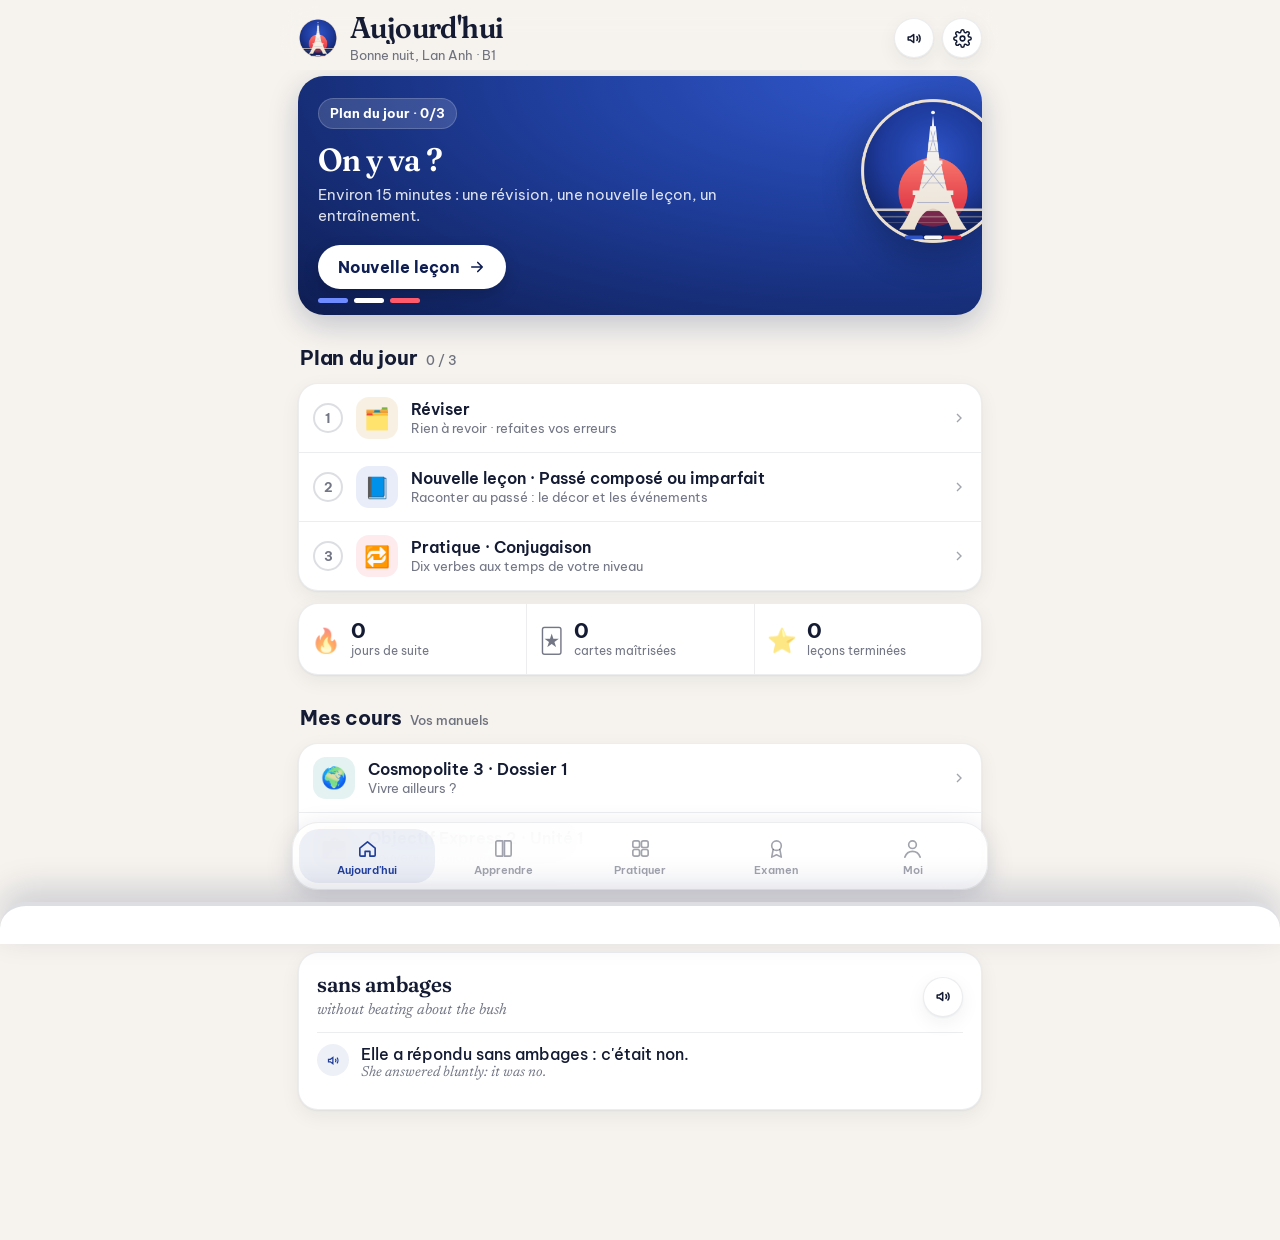
==== commit 014db402: "v3.0: lessons in French, fuller and progressive - Every lesson: objectives, a document with comprehe" ====
--- a/index.html
+++ b/index.html
@@ -9,7 +9,7 @@
 <meta name="apple-mobile-web-app-title" content="Pas à pas">
 <meta name="application-name" content="Pas à pas">
 <meta name="mobile-web-app-capable" content="yes">
-<meta name="description" content="Pas à pas — Lan Anh's French learning app, from B1 to B2 to C1, with DELF and DALF practice.">
+<meta name="description" content="Pas à pas — l'application de français de Lan Anh, du B1 au C1, avec entraînement au DELF et au DALF.">
 <link rel="manifest" href="manifest.webmanifest">
 <link rel="icon" href="favicon.ico" sizes="any">
 <link rel="icon" type="image/png" sizes="32x32" href="favicon-32.png">
@@ -201,7 +201,7 @@
 .lhead h3{font-family:var(--disp);font-size:27px;font-weight:600;margin:8px 0 4px;line-height:1.12;letter-spacing:-.015em}
 .lhead p{margin:0;opacity:.9}
 .lhead .stars{color:#FFE29A}
-.rule-h{font-family:var(--disp);font-size:21px;line-height:1.3;font-weight:600;margin:0 0 10px;letter-spacing:-.01em}
+.rule-h{flex:1;font-family:var(--disp);font-size:21px;line-height:1.3;font-weight:600;margin:0 0 10px;letter-spacing:-.01em}
 .pts{margin:0;padding-left:20px}.pts li{margin:7px 0}
 .ex{display:flex;gap:12px;align-items:flex-start;padding:11px 0;border-top:1px solid var(--line);width:100%;text-align:left;background:none;border-left:0;border-right:0;border-bottom:0;color:var(--ink)}
 .ex:first-child{border-top:0}
@@ -329,16 +329,85 @@
 .step .n{width:28px;height:28px;border-radius:50%;background:var(--navy);color:#fff;display:flex;align-items:center;justify-content:center;font-weight:800;font-size:13px;flex-shrink:0}
 [data-theme="dark"] .step .n{background:var(--blue2)}
 
+/* ── leçon complète (v3) ─────────────────────────────────────────── */
+.lhead .lh-en{font-family:var(--en);font-style:italic;font-size:14px;opacity:.75;margin-top:2px}
+.lh-prog{height:6px;border-radius:6px;background:rgba(255,255,255,.22);margin-top:14px;overflow:hidden}
+.lh-prog i{display:block;height:100%;background:#fff;border-radius:6px}
+.lh-meta{font-size:12.5px;opacity:.85;margin-top:6px;font-weight:600}
+.lstep{display:flex;align-items:center;gap:12px;margin:30px 2px 8px}
+.lstep .n{width:30px;height:30px;border-radius:50%;background:var(--navy);color:#fff;font-weight:800;font-size:14px;display:flex;align-items:center;justify-content:center;flex-shrink:0;box-shadow:0 0 0 4px rgba(var(--blue-rgb),.12)}
+[data-theme="dark"] .lstep .n{background:var(--blue2)}
+.lstep b{display:block;font-size:19px;font-weight:700;letter-spacing:-.01em;line-height:1.2}
+.lstep span{font-size:13px;color:var(--dim)}
+ul.obj{list-style:none;margin:0;padding:0}
+ul.obj li{position:relative;padding:6px 0 6px 30px;font-weight:500}
+ul.obj li:before{content:"";position:absolute;left:4px;top:11px;width:14px;height:14px;border-radius:4px;border:2px solid var(--blue2)}
+mark{background:rgba(var(--gold-rgb),.28);color:inherit;border-radius:4px;padding:0 2px;box-decoration-break:clone;-webkit-box-decoration-break:clone}
+.doc p{margin:10px 0;line-height:1.6;font-size:16px}
+.doc p.dl{margin:8px 0}
+.doc p.dl b{color:var(--blue)}
+.doc-t{font-family:var(--disp);font-size:21px;font-weight:600;margin:12px 0 4px}
+.chip.sm{padding:5px 11px;font-size:12px}
+.btn svg{width:15px;height:15px;stroke:currentColor;fill:currentColor}
+.card.flat{box-shadow:none;background:var(--s2)}
+.rulecard .engl{display:none;font-family:var(--en);font-style:italic;color:var(--dim);font-size:14.5px;margin-top:3px}
+.rulecard.en-on .engl{display:block}
+.rulecard.en-on .enbtn{background:var(--ink);color:var(--bg)}
+.enbtn{flex-shrink:0;padding:6px 12px;font-size:12px;letter-spacing:.05em}
+.vis{margin:16px 0 4px;padding:14px;border-radius:16px;background:var(--s2);border:1px solid var(--line)}
+.vis-t{font-size:11.5px;font-weight:800;letter-spacing:.07em;text-transform:uppercase;color:var(--blue);margin-bottom:10px}
+.vis-ex{margin-top:10px;font-size:15px;font-style:italic}
+.formula{display:flex;flex-wrap:wrap;align-items:center;gap:6px}
+.fchip{padding:7px 12px;border-radius:10px;background:var(--s1);border:1.5px solid var(--line2);font-weight:700;font-size:14px}
+.fchip.b{border-color:var(--blue2);color:var(--blue)}.fchip.r{border-color:var(--red);color:var(--red)}.fchip.g{border-color:var(--gold);color:var(--gold)}.fchip.v{border-color:var(--ok);color:var(--ok)}
+.formula .plus{font-weight:800;color:var(--dim)}
+.tabwrap{overflow-x:auto;margin:0 -4px}
+.vtab{border-collapse:separate;border-spacing:0;width:100%;font-size:14px}
+.vtab th{background:var(--navy);color:#fff;text-align:left;padding:8px 10px;font-weight:700;font-size:13px}
+[data-theme="dark"] .vtab th{background:var(--s3)}
+.vtab th:first-child{border-top-left-radius:10px}.vtab th:last-child{border-top-right-radius:10px}
+.vtab td{padding:8px 10px;border-bottom:1px solid var(--line);background:var(--s1);vertical-align:top}
+.vtab tr:last-child td:first-child{border-bottom-left-radius:10px}.vtab tr:last-child td:last-child{border-bottom-right-radius:10px}
+.frise{width:100%;height:auto;display:block}
+.cmp{display:grid;grid-template-columns:1fr 1fr;gap:8px}
+.cmp-c{border-radius:12px;padding:10px;background:var(--s1);border-top:4px solid var(--blue2)}
+.cmp-c.r{border-top-color:var(--red)}
+.cmp-h{font-weight:800;font-size:13.5px;margin-bottom:6px}
+.cmp-i{font-size:13.5px;padding:4px 0;border-top:1px dashed var(--line2)}
+.cmp-i:first-of-type{border-top:0}
+.sch{display:flex;flex-wrap:wrap;align-items:center;gap:6px}
+.sch-i{padding:8px 12px;border-radius:12px;background:var(--s1);border:1.5px solid var(--blue2);font-weight:600;font-size:14px}
+.sch .arr{color:var(--red);font-weight:800}
+.errs .err{padding:10px 0;border-top:1px solid var(--line)}.errs .err:first-child{border-top:0;padding-top:0}
+.err .bad{color:var(--bad);text-decoration:line-through;text-decoration-color:rgba(var(--bad-rgb),.5)}
+.err .good{color:var(--ok);font-weight:600;margin-top:2px}
+.err .why{margin-top:3px}
+.voc{display:grid;grid-template-columns:1fr 1fr;gap:8px}
+.voc .btn{grid-column:1/-1}
+.vw{text-align:left;padding:10px 12px;border-radius:12px;border:1px solid var(--line);background:var(--s2);display:flex;flex-direction:column;gap:2px}
+.vw b{font-size:15px}.vw span{font-size:12.5px;color:var(--dim);font-family:var(--en);font-style:italic}
+.nivpath{position:relative;display:flex;flex-direction:column;gap:10px;margin:8px 0}
+.nivpath:before{content:"";position:absolute;left:31px;top:24px;bottom:24px;width:3px;background:var(--line2);border-radius:3px}
+.niv{position:relative;display:flex;align-items:center;gap:14px;padding:14px;border-radius:18px;border:1px solid var(--line);background:var(--s1);box-shadow:var(--shadow);text-align:left;width:100%}
+.niv .dot{width:36px;height:36px;border-radius:50%;flex-shrink:0;display:flex;align-items:center;justify-content:center;font-weight:800;background:var(--s2);border:2px solid var(--line2);color:var(--dim);z-index:1}
+.niv.cur{border-color:var(--blue2);box-shadow:0 0 0 3px rgba(var(--blue-rgb),.15),var(--shadow)}
+.niv.cur .dot{background:var(--blue2);border-color:var(--blue2);color:#fff}
+.niv.ok .dot{background:var(--ok);border-color:var(--ok);color:#fff}
+.niv .tx{flex:1;min-width:0}.niv .tx b{display:block;font-size:15.5px}.niv .tx span{font-size:12.5px;color:var(--dim)}
+.niv .st{font-size:18px;color:var(--gold)}
+.prodcard{border-left:4px solid var(--red)}
+.model{white-space:normal;line-height:1.6;font-size:15px}
+
 </style>
 </head>
 <body>
 <div id="splash"><img src="[data-uri]" alt=""><b>Pas à pas</b></div>
 <div class="wrap">
   <header class="app-header">
-    <button class="hdr-back" id="backBtn" type="button" aria-label="Back"></button>
+    <button class="hdr-back" id="backBtn" type="button" aria-label="Retour"></button>
     <img class="logo" src="[data-uri]" alt="Pas à pas" width="40" height="40">
     <div class="ttl"><h1 id="hTitle">Aujourd'hui</h1><div class="sub" id="hSub"></div></div>
-    <div class="acts"><button class="ibtn" id="sndBtn" type="button" aria-label="Sounds"></button><button class="ibtn" id="setBtn" type="button" aria-label="Settings"></button></div>
+    <div class="acts"><button class="ibtn" id="sndBtn" type="button" aria-label="Sons"></button><button class="ibtn" id="setBtn" type="button" aria-label="Réglages"></button></div>
   </header>
   <main id="stage"></main>
 </div>
@@ -352,7 +421,7 @@
    Pas à pas · core — storage, audio, routing, helpers
    ═══════════════════════════════════════════════════════════════════ */
 "use strict";
-const APP_VERSION = "2.0";
+const APP_VERSION = "3.0";
 const $ = (s, r = document) => r.querySelector(s);
 const $$ = (s, r = document) => Array.from(r.querySelectorAll(s));
 const esc = s => String(s ?? "").replace(/[&<>"]/g, c => ({ "&": "&amp;", "<": "&lt;", ">": "&gt;", '"': "&quot;" }[c]));
@@ -388,7 +457,7 @@
   catch (e) { S = DEFAULT(); }
 }
 let saveT = 0;
-function save() { clearTimeout(saveT); saveT = setTimeout(() => { try { localStorage.setItem(KEY, JSON.stringify(S)); } catch (e) { toast("Storage is full — export your progress in Moi → Settings"); } }, 120); }
+function save() { clearTimeout(saveT); saveT = setTimeout(() => { try { localStorage.setItem(KEY, JSON.stringify(S)); } catch (e) { toast("Mémoire pleine — exportez votre progression dans Moi → Réglages"); } }, 120); }
 function saveNow() { clearTimeout(saveT); try { localStorage.setItem(KEY, JSON.stringify(S)); } catch (e) { } }
 
 /* ── theme ───────────────────────────────────────────────────────── */
@@ -436,7 +505,7 @@
 
 /* ── audio: recorded neural voice first, device voice as fallback ── */
 const SILENT = "[data-uri]";
-const MALE = new Set(["Journaliste", "Paul Garnier", "Mehdi", "Publicité", "Chronique", "Pierre", "Examinateur", "Alex"]);
+const MALE = new Set(["Journaliste", "Paul Garnier", "Mehdi", "Publicité", "Chronique", "Pierre", "Examinateur", "Alex", "Marchand", "Agent", "Vendeur", "Hugo", "Animateur", "Julien", "Client", "Paul", "Médecin", "Étudiant, 22 ans", "Médecin, 38 ans", "Thomas", "Karim", "Marc", "Minh"]);
 function ttsNorm(t) { return String(t ?? "").replace(/_{2,}/g, "…").replace(/\s+/g, " ").trim(); }
 function fnv(s) { let h = 0x811c9dc5; for (const x of new TextEncoder().encode(s)) { h ^= x; h = Math.imul(h, 0x01000193) >>> 0; } return h.toString(36); }
 const AUD = {
@@ -586,7 +655,7 @@
   mute: '<svg viewBox="0 0 24 24"><path d="M4 10v4h3l4 3V7L7 10H4Z"/><path d="M16 9.5l5 5M21 9.5l-5 5"/></svg>',
   gear: '<svg viewBox="0 0 24 24"><circle cx="12" cy="12" r="3"/><path d="M19.4 15a1.7 1.7 0 0 0 .3 1.8l.1.1a2 2 0 1 1-2.8 2.8l-.1-.1a1.7 1.7 0 0 0-1.8-.3 1.7 1.7 0 0 0-1 1.5V21a2 2 0 1 1-4 0v-.1a1.7 1.7 0 0 0-1.1-1.5 1.7 1.7 0 0 0-1.8.3l-.1.1a2 2 0 1 1-2.8-2.8l.1-.1a1.7 1.7 0 0 0 .3-1.8 1.7 1.7 0 0 0-1.5-1H3a2 2 0 1 1 0-4h.1a1.7 1.7 0 0 0 1.5-1.1 1.7 1.7 0 0 0-.3-1.8l-.1-.1a2 2 0 1 1 2.8-2.8l.1.1a1.7 1.7 0 0 0 1.8.3H9a1.7 1.7 0 0 0 1-1.5V3a2 2 0 1 1 4 0v.1a1.7 1.7 0 0 0 1 1.5 1.7 1.7 0 0 0 1.8-.3l.1-.1a2 2 0 1 1 2.8 2.8l-.1.1a1.7 1.7 0 0 0-.3 1.8V9a1.7 1.7 0 0 0 1.5 1H21a2 2 0 1 1 0 4h-.1a1.7 1.7 0 0 0-1.5 1Z"/></svg>'
 };
-const spkBtn = (t, cls = "") => `<button class="ibtn ${cls}" data-a="say" data-t="${esc(t)}" aria-label="Listen">${IC.spk}</button>`;
+const spkBtn = (t, cls = "") => `<button class="ibtn ${cls}" data-a="say" data-t="${esc(t)}" aria-label="Écouter">${IC.spk}</button>`;
 
 /* ── router ──────────────────────────────────────────────────────── */
 const TABS = [
@@ -622,7 +691,7 @@
   $$("#nav button").forEach(b => b.setAttribute("aria-selected", b.dataset.tab === rootTab()));
   out.after && out.after();
 }
-function openSheet(html) { $("#sheet").innerHTML = `<div class="row between" style="margin-bottom:8px"><button class="btn sm ghost" data-a="closeSheet">‹ Back</button></div>` + html; $("#scrim").classList.add("on"); }
+function openSheet(html) { $("#sheet").innerHTML = `<div class="row between" style="margin-bottom:8px"><button class="btn sm ghost" data-a="closeSheet">‹ Retour</button></div>` + html; $("#scrim").classList.add("on"); }
 function closeSheet() { $("#scrim").classList.remove("on"); TTS.stop(); return true; }
 
 /* ── activity log ────────────────────────────────────────────────── */
@@ -645,50 +714,50 @@
    Can-do statements paraphrase the CEFR descriptors used by DELF/DALF.
    ═══════════════════════════════════════════════════════════════════ */
 const LEVELS = {
-  B1: { name: "B1 · Niveau seuil", desc: "Tell a story, give and justify an opinion, handle everyday situations with confidence." },
-  B2: { name: "B2 · Niveau avancé", desc: "Argue, nuance, follow a debate and write a structured, convincing text." },
-  C1: { name: "C1 · Niveau autonome", desc: "Express yourself fluently and precisely, synthesise documents, build a complex argument." }
+  B1: { name: "B1 · Niveau seuil", desc: "Raconter, donner et justifier une opinion, se débrouiller avec assurance au quotidien." },
+  B2: { name: "B2 · Niveau avancé", desc: "Argumenter, nuancer, suivre un débat et rédiger un texte structuré et convaincant." },
+  C1: { name: "C1 · Niveau autonome", desc: "S'exprimer avec aisance et précision, synthétiser des documents, construire une argumentation complexe." }
 };
 const TRACKS = {
-  recit: { t: "Raconter", en: "Telling a story in the past" },
-  phrase: { t: "Construire la phrase", en: "Pronouns, relatives, negation" },
-  futur: { t: "Projeter et supposer", en: "Future, conditional, hypothesis" },
-  opinion: { t: "Donner son avis", en: "Opinion, subjunctive, comparing" },
-  logique: { t: "Relier les idées", en: "Cause, consequence, contrast, purpose" },
-  style: { t: "Écrire et parler mieux", en: "Register, reported speech, style" },
-  argu: { t: "Argumenter", en: "Building and defending a position" },
-  temps2: { t: "Maîtriser les temps", en: "Past conditional, sequence of tenses, anteriority" },
-  phrase2: { t: "Phrases complexes", en: "Compound relatives, passive, participles" },
-  nuance: { t: "Nuancer", en: "Doubt, modality, hedging" },
-  ecrit: { t: "L'écrit soutenu", en: "Nominalisation, inversion, literary tenses" },
-  pensee: { t: "Penser en français", en: "Concession, hypothesis and precision at C1" },
-  methode: { t: "Méthode DALF", en: "Synthesis, essay and oral presentation" }
+  recit: { t: "Raconter", en: "Raconter une histoire au passé" },
+  phrase: { t: "Construire la phrase", en: "Pronoms, relatifs, négation" },
+  futur: { t: "Projeter et supposer", en: "Futur, conditionnel, hypothèse" },
+  opinion: { t: "Donner son avis", en: "Opinion, subjonctif, comparaison" },
+  logique: { t: "Relier les idées", en: "Cause, conséquence, opposition, but" },
+  style: { t: "Écrire et parler mieux", en: "Registre, discours rapporté, style" },
+  argu: { t: "Argumenter", en: "Construire et défendre une position" },
+  temps2: { t: "Maîtriser les temps", en: "Conditionnel passé, concordance des temps, antériorité" },
+  phrase2: { t: "Phrases complexes", en: "Relatifs composés, passif, participes" },
+  nuance: { t: "Nuancer", en: "Doute, modalisation, nuance" },
+  ecrit: { t: "L'écrit soutenu", en: "Nominalisation, inversion, temps littéraires" },
+  pensee: { t: "Penser en français", en: "Concession, hypothèse et précision au C1" },
+  methode: { t: "Méthode DALF", en: "Synthèse, essai et exposé oral" }
 };
 const CANDO = [
-  { lvl: "B1", t: "I can tell a story or an experience in the past, with the background and the events.", lessons: ["b1-pc-imp", "b1-pqp"] },
-  { lvl: "B1", t: "I can talk about my plans, hopes and goals.", lessons: ["b1-futur", "b1-cond"] },
-  { lvl: "B1", t: "I can give my opinion and justify it with reasons.", lessons: ["b1-opinion", "b1-cause"] },
-  { lvl: "B1", t: "I can express feelings, wishes and obligations with the subjunctive.", lessons: ["b1-subj"] },
-  { lvl: "B1", t: "I can avoid repetition with pronouns (le, lui, y, en).", lessons: ["b1-pronoms", "b1-y-en"] },
-  { lvl: "B1", t: "I can link sentences with qui, que, où and dont.", lessons: ["b1-relatifs"] },
-  { lvl: "B1", t: "I can report what someone said or asked.", lessons: ["b1-indirect"] },
-  { lvl: "B1", t: "I can write a 160-word letter or forum post giving my point of view.", lessons: ["b1-ecrire"] },
-  { lvl: "B2", t: "I can defend a point of view with arguments, examples and counter-arguments.", lessons: ["b2-argu", "b2-concession"] },
-  { lvl: "B2", t: "I can use the subjunctive after conjunctions (bien que, pour que, avant que…).", lessons: ["b2-subj"] },
-  { lvl: "B2", t: "I can talk about what would have happened (si + plus-que-parfait).", lessons: ["b2-condpasse"] },
-  { lvl: "B2", t: "I can report a conversation in the past with the right tenses.", lessons: ["b2-concordance"] },
-  { lvl: "B2", t: "I can express cause, consequence and purpose precisely.", lessons: ["b2-cause", "b2-but"] },
-  { lvl: "B2", t: "I can write a formal letter or a 250-word argued text.", lessons: ["b2-lettre", "b2-argu"] },
-  { lvl: "B2", t: "I can nuance and express doubt or certainty.", lessons: ["b2-doute"] },
-  { lvl: "B2", t: "I can use passive and participial structures to write more concisely.", lessons: ["b2-passif", "b2-participe"] },
-  { lvl: "C1", t: "I can summarise several documents objectively in my own words.", lessons: ["c1-synthese", "c1-nominal"] },
-  { lvl: "C1", t: "I can write a structured essay with a problématique and a plan.", lessons: ["c1-essai"] },
-  { lvl: "C1", t: "I can give a ten-minute structured presentation and debate with a jury.", lessons: ["c1-expose"] },
-  { lvl: "C1", t: "I can concede and qualify with advanced structures (avoir beau, quoique, si… que).", lessons: ["c1-concession"] },
-  { lvl: "C1", t: "I can switch register between familier, courant and soutenu.", lessons: ["c1-registres"] },
-  { lvl: "C1", t: "I can recognise literary tenses when I read.", lessons: ["c1-passesimple"] },
-  { lvl: "C1", t: "I can hedge and modalise (il se pourrait que, force est de constater…).", lessons: ["c1-modal"] },
-  { lvl: "C1", t: "I can use idiomatic and precise vocabulary instead of general words.", lessons: ["c1-lexique"] }
+  { lvl: "B1", t: "Je peux raconter une histoire ou une expérience au passé, avec le décor et les événements.", lessons: ["b1-pc-imp", "b1-pqp"] },
+  { lvl: "B1", t: "Je peux parler de mes projets, de mes espoirs et de mes objectifs.", lessons: ["b1-futur", "b1-cond"] },
+  { lvl: "B1", t: "Je peux donner mon opinion et la justifier.", lessons: ["b1-opinion", "b1-cause"] },
+  { lvl: "B1", t: "Je peux exprimer des sentiments, des souhaits et des obligations avec le subjonctif.", lessons: ["b1-subj"] },
+  { lvl: "B1", t: "Je peux éviter les répétitions avec les pronoms (le, lui, y, en).", lessons: ["b1-pronoms", "b1-y-en"] },
+  { lvl: "B1", t: "Je peux relier des phrases avec qui, que, où et dont.", lessons: ["b1-relatifs"] },
+  { lvl: "B1", t: "Je peux rapporter ce que quelqu'un a dit ou demandé.", lessons: ["b1-indirect"] },
+  { lvl: "B1", t: "Je peux écrire une lettre ou un message de forum de 160 mots pour donner mon point de vue.", lessons: ["b1-ecrire"] },
+  { lvl: "B2", t: "Je peux défendre un point de vue avec des arguments, des exemples et des contre-arguments.", lessons: ["b2-argu", "b2-concession"] },
+  { lvl: "B2", t: "Je peux employer le subjonctif après les conjonctions (bien que, pour que, avant que…).", lessons: ["b2-subj"] },
+  { lvl: "B2", t: "Je peux parler de ce qui aurait pu se passer (si + plus-que-parfait).", lessons: ["b2-condpasse"] },
+  { lvl: "B2", t: "Je peux rapporter une conversation au passé avec les bons temps.", lessons: ["b2-concordance"] },
+  { lvl: "B2", t: "Je peux exprimer avec précision la cause, la conséquence et le but.", lessons: ["b2-cause", "b2-but"] },
+  { lvl: "B2", t: "Je peux écrire une lettre formelle ou un texte argumenté de 250 mots.", lessons: ["b2-lettre", "b2-argu"] },
+  { lvl: "B2", t: "Je peux nuancer et exprimer le doute ou la certitude.", lessons: ["b2-doute"] },
+  { lvl: "B2", t: "Je peux utiliser le passif et les participes pour écrire de façon plus concise.", lessons: ["b2-passif", "b2-participe"] },
+  { lvl: "C1", t: "Je peux synthétiser plusieurs documents de façon objective, avec mes propres mots.", lessons: ["c1-synthese", "c1-nominal"] },
+  { lvl: "C1", t: "Je peux rédiger un essai structuré, avec une problématique et un plan.", lessons: ["c1-essai"] },
+  { lvl: "C1", t: "Je peux faire un exposé structuré de dix minutes et débattre avec un jury.", lessons: ["c1-expose"] },
+  { lvl: "C1", t: "Je peux concéder et nuancer avec des structures avancées (avoir beau, quoique, si… que).", lessons: ["c1-concession"] },
+  { lvl: "C1", t: "Je peux passer du registre familier au courant et au soutenu.", lessons: ["c1-registres"] },
+  { lvl: "C1", t: "Je peux reconnaître les temps littéraires quand je lis.", lessons: ["c1-passesimple"] },
+  { lvl: "C1", t: "Je peux modaliser mon discours (il se pourrait que, force est de constater…).", lessons: ["c1-modal"] },
+  { lvl: "C1", t: "Je peux employer un vocabulaire précis et idiomatique au lieu de mots généraux.", lessons: ["c1-lexique"] }
 ];
 const LESSONS = [];
 const L = o => LESSONS.push(o);
@@ -808,59 +877,59 @@
    Practice data — connectors, register, false friends, expressions,
    speaking topics. Written for this app.
    ═══════════════════════════════════════════════════════════════════ */
-const FN = { cause: "cause", cons: "consequence", opp: "contrast / opposition", conc: "concession", but: "purpose", add: "addition", illus: "giving an example", reform: "rephrasing", concl: "conclusion", cond: "condition", ordre: "ordering ideas" };
+const FN = { cause: "la cause", cons: "la conséquence", opp: "l'opposition", conc: "la concession", but: "le but", add: "l'ajout", illus: "l'exemple", reform: "la reformulation", concl: "la conclusion", cond: "la condition", ordre: "l'ordre des idées" };
 /* [connector, function, construction, example, English, level] — the example must contain the connector */
 const CONNECTORS = [
-  ["parce que", "cause", "+ indicative", "Je prends le métro parce que c'est plus rapide.", "I take the metro because it is faster.", "B1"],
-  ["car", "cause", "+ indicative, mid-sentence", "Elle est restée chez elle, car elle était malade.", "She stayed at home, as she was ill.", "B1"],
-  ["comme", "cause", "+ indicative, at the start", "Comme il pleuvait, nous avons annulé le pique-nique.", "As it was raining, we cancelled the picnic.", "B1"],
-  ["puisque", "cause", "+ indicative (known cause)", "Puisque tu es libre samedi, viens dîner avec nous.", "Since you are free on Saturday, come to dinner with us.", "B2"],
-  ["étant donné que", "cause", "+ indicative", "Étant donné que le budget est limité, il faut faire des choix.", "Given that the budget is limited, choices must be made.", "B2"],
-  ["grâce à", "cause", "+ noun (positive cause)", "Grâce à son aide, j'ai trouvé un appartement.", "Thanks to her help, I found a flat.", "B1"],
-  ["à cause de", "cause", "+ noun (negative cause)", "Le train a été annulé à cause de la grève.", "The train was cancelled because of the strike.", "B1"],
-  ["en raison de", "cause", "+ noun, formal", "Le musée est fermé en raison de travaux.", "The museum is closed owing to building work.", "B2"],
-  ["faute de", "cause", "+ noun or infinitive (lack)", "Faute de temps, je n'ai pas relu mon texte.", "For lack of time, I did not reread my text.", "C1"],
-  ["donc", "cons", "+ indicative", "Il est tard, donc je rentre.", "It is late, so I am going home.", "B1"],
-  ["alors", "cons", "+ indicative, spoken", "Le magasin était fermé, alors on est allés au marché.", "The shop was closed, so we went to the market.", "B1"],
-  ["c'est pourquoi", "cons", "+ indicative", "Elle adore les langues, c'est pourquoi elle apprend le français.", "She loves languages, which is why she is learning French.", "B1"],
-  ["par conséquent", "cons", "+ indicative, formal", "Les loyers augmentent ; par conséquent, beaucoup de jeunes quittent Paris.", "Rents are rising; consequently, many young people leave Paris.", "B2"],
-  ["si bien que", "cons", "+ indicative", "Il a beaucoup neigé, si bien que les routes sont bloquées.", "It snowed a lot, so that the roads are blocked.", "B2"],
-  ["de sorte que", "cons", "+ indicative (result)", "Elle a bien préparé l'entretien, de sorte qu'elle était détendue.", "She prepared the interview well, so she was relaxed.", "B2"],
-  ["mais", "opp", "+ indicative", "C'est cher, mais c'est délicieux.", "It is expensive, but it is delicious.", "B1"],
-  ["par contre", "opp", "+ indicative, spoken", "Le quartier est calme ; par contre, il est loin du centre.", "The area is quiet; on the other hand, it is far from the centre.", "B1"],
-  ["en revanche", "opp", "+ indicative, written", "Le salaire est modeste ; en revanche, les horaires sont souples.", "The salary is modest; on the other hand, the hours are flexible.", "B2"],
-  ["alors que", "opp", "+ indicative", "Il fait beau à Saïgon alors qu'il pleut à Paris.", "It is sunny in Saigon whereas it is raining in Paris.", "B2"],
-  ["tandis que", "opp", "+ indicative", "Alex préfère la montagne, tandis que Lan Anh préfère la mer.", "Alex prefers the mountains, while Lan Anh prefers the sea.", "B2"],
-  ["au lieu de", "opp", "+ infinitive or noun", "Au lieu de prendre la voiture, prenez le vélo.", "Instead of taking the car, take the bike.", "B1"],
-  ["pourtant", "conc", "+ indicative", "Il a beaucoup travaillé, pourtant il a échoué.", "He worked hard, yet he failed.", "B1"],
-  ["cependant", "conc", "+ indicative, written", "Le projet est ambitieux ; cependant, il reste réaliste.", "The project is ambitious; however, it remains realistic.", "B2"],
-  ["même si", "conc", "+ indicative", "Je viendrai même si je suis fatiguée.", "I will come even if I am tired.", "B1"],
-  ["bien que", "conc", "+ subjunctive", "Bien qu'il fasse froid, elle sort sans manteau.", "Although it is cold, she goes out without a coat.", "B2"],
-  ["malgré", "conc", "+ noun", "Malgré la pluie, le marché était plein.", "Despite the rain, the market was full.", "B1"],
-  ["quoique", "conc", "+ subjunctive, formal", "Quoique la tâche soit difficile, nous la mènerons à bien.", "Although the task is difficult, we will see it through.", "C1"],
-  ["néanmoins", "conc", "+ indicative, formal", "L'étude est sérieuse ; elle présente néanmoins quelques limites.", "The study is serious; it nonetheless has some limits.", "C1"],
-  ["il n'en demeure pas moins que", "conc", "+ indicative, formal", "Le télétravail a des avantages ; il n'en demeure pas moins que l'isolement pèse sur certains salariés.", "Remote work has advantages; the fact remains that isolation weighs on some employees.", "C1"],
-  ["pour que", "but", "+ subjunctive", "Je parle lentement pour que tu comprennes.", "I speak slowly so that you understand.", "B2"],
-  ["afin de", "but", "+ infinitive", "Elle prend des cours afin de passer le DELF.", "She is taking lessons in order to pass the DELF.", "B1"],
-  ["afin que", "but", "+ subjunctive, formal", "Nous envoyons le programme à l'avance afin que chacun puisse se préparer.", "We send the programme in advance so that everyone can prepare.", "B2"],
-  ["de peur que", "but", "+ subjunctive (fear)", "Il a pris un parapluie de peur qu'il ne pleuve.", "He took an umbrella in case it rained.", "C1"],
-  ["de plus", "add", "+ indicative", "L'appartement est lumineux ; de plus, il est bien situé.", "The flat is bright; moreover, it is well located.", "B1"],
-  ["en outre", "add", "+ indicative, formal", "Cette mesure est coûteuse ; en outre, son efficacité n'est pas prouvée.", "This measure is costly; furthermore, its effectiveness is not proven.", "B2"],
-  ["par ailleurs", "add", "+ indicative", "Le rapport analyse les coûts ; par ailleurs, il propose des solutions.", "The report analyses the costs; it also proposes solutions.", "B2"],
+  ["parce que", "cause", "+ indicatif", "Je prends le métro parce que c'est plus rapide.", "I take the metro because it is faster.", "B1"],
+  ["car", "cause", "+ indicatif, en milieu de phrase", "Elle est restée chez elle, car elle était malade.", "She stayed at home, as she was ill.", "B1"],
+  ["comme", "cause", "+ indicatif, en tête de phrase", "Comme il pleuvait, nous avons annulé le pique-nique.", "As it was raining, we cancelled the picnic.", "B1"],
+  ["puisque", "cause", "+ indicatif (cause connue)", "Puisque tu es libre samedi, viens dîner avec nous.", "Since you are free on Saturday, come to dinner with us.", "B2"],
+  ["étant donné que", "cause", "+ indicatif", "Étant donné que le budget est limité, il faut faire des choix.", "Given that the budget is limited, choices must be made.", "B2"],
+  ["grâce à", "cause", "+ nom (cause positive)", "Grâce à son aide, j'ai trouvé un appartement.", "Thanks to her help, I found a flat.", "B1"],
+  ["à cause de", "cause", "+ nom (cause négative)", "Le train a été annulé à cause de la grève.", "The train was cancelled because of the strike.", "B1"],
+  ["en raison de", "cause", "+ nom, soutenu", "Le musée est fermé en raison de travaux.", "The museum is closed owing to building work.", "B2"],
+  ["faute de", "cause", "+ nom ou infinitif (manque)", "Faute de temps, je n'ai pas relu mon texte.", "For lack of time, I did not reread my text.", "C1"],
+  ["donc", "cons", "+ indicatif", "Il est tard, donc je rentre.", "It is late, so I am going home.", "B1"],
+  ["alors", "cons", "+ indicatif, oral", "Le magasin était fermé, alors on est allés au marché.", "The shop was closed, so we went to the market.", "B1"],
+  ["c'est pourquoi", "cons", "+ indicatif", "Elle adore les langues, c'est pourquoi elle apprend le français.", "She loves languages, which is why she is learning French.", "B1"],
+  ["par conséquent", "cons", "+ indicatif, soutenu", "Les loyers augmentent ; par conséquent, beaucoup de jeunes quittent Paris.", "Rents are rising; consequently, many young people leave Paris.", "B2"],
+  ["si bien que", "cons", "+ indicatif", "Il a beaucoup neigé, si bien que les routes sont bloquées.", "It snowed a lot, so that the roads are blocked.", "B2"],
+  ["de sorte que", "cons", "+ indicatif (résultat)", "Elle a bien préparé l'entretien, de sorte qu'elle était détendue.", "She prepared the interview well, so she was relaxed.", "B2"],
+  ["mais", "opp", "+ indicatif", "C'est cher, mais c'est délicieux.", "It is expensive, but it is delicious.", "B1"],
+  ["par contre", "opp", "+ indicatif, oral", "Le quartier est calme ; par contre, il est loin du centre.", "The area is quiet; on the other hand, it is far from the centre.", "B1"],
+  ["en revanche", "opp", "+ indicatif, écrit", "Le salaire est modeste ; en revanche, les horaires sont souples.", "The salary is modest; on the other hand, the hours are flexible.", "B2"],
+  ["alors que", "opp", "+ indicatif", "Il fait beau à Saïgon alors qu'il pleut à Paris.", "It is sunny in Saigon whereas it is raining in Paris.", "B2"],
+  ["tandis que", "opp", "+ indicatif", "Alex préfère la montagne, tandis que Lan Anh préfère la mer.", "Alex prefers the mountains, while Lan Anh prefers the sea.", "B2"],
+  ["au lieu de", "opp", "+ infinitif ou nom", "Au lieu de prendre la voiture, prenez le vélo.", "Instead of taking the car, take the bike.", "B1"],
+  ["pourtant", "conc", "+ indicatif", "Il a beaucoup travaillé, pourtant il a échoué.", "He worked hard, yet he failed.", "B1"],
+  ["cependant", "conc", "+ indicatif, écrit", "Le projet est ambitieux ; cependant, il reste réaliste.", "The project is ambitious; however, it remains realistic.", "B2"],
+  ["même si", "conc", "+ indicatif", "Je viendrai même si je suis fatiguée.", "I will come even if I am tired.", "B1"],
+  ["bien que", "conc", "+ subjonctif", "Bien qu'il fasse froid, elle sort sans manteau.", "Although it is cold, she goes out without a coat.", "B2"],
+  ["malgré", "conc", "+ nom", "Malgré la pluie, le marché était plein.", "Despite the rain, the market was full.", "B1"],
+  ["quoique", "conc", "+ subjonctif, soutenu", "Quoique la tâche soit difficile, nous la mènerons à bien.", "Although the task is difficult, we will see it through.", "C1"],
+  ["néanmoins", "conc", "+ indicatif, soutenu", "L'étude est sérieuse ; elle présente néanmoins quelques limites.", "The study is serious; it nonetheless has some limits.", "C1"],
+  ["il n'en demeure pas moins que", "conc", "+ indicatif, soutenu", "Le télétravail a des avantages ; il n'en demeure pas moins que l'isolement pèse sur certains salariés.", "Remote work has advantages; the fact remains that isolation weighs on some employees.", "C1"],
+  ["pour que", "but", "+ subjonctif", "Je parle lentement pour que tu comprennes.", "I speak slowly so that you understand.", "B2"],
+  ["afin de", "but", "+ infinitif", "Elle prend des cours afin de passer le DELF.", "She is taking lessons in order to pass the DELF.", "B1"],
+  ["afin que", "but", "+ subjonctif, soutenu", "Nous envoyons le programme à l'avance afin que chacun puisse se préparer.", "We send the programme in advance so that everyone can prepare.", "B2"],
+  ["de peur que", "but", "+ subjonctif (crainte)", "Il a pris un parapluie de peur qu'il ne pleuve.", "He took an umbrella in case it rained.", "C1"],
+  ["de plus", "add", "+ indicatif", "L'appartement est lumineux ; de plus, il est bien situé.", "The flat is bright; moreover, it is well located.", "B1"],
+  ["en outre", "add", "+ indicatif, soutenu", "Cette mesure est coûteuse ; en outre, son efficacité n'est pas prouvée.", "This measure is costly; furthermore, its effectiveness is not proven.", "B2"],
+  ["par ailleurs", "add", "+ indicatif", "Le rapport analyse les coûts ; par ailleurs, il propose des solutions.", "The report analyses the costs; it also proposes solutions.", "B2"],
   ["non seulement", "add", "non seulement… mais aussi", "Ce poste est non seulement intéressant, mais aussi bien payé.", "This job is not only interesting but also well paid.", "B2"],
   ["par exemple", "illus", "anywhere", "Certaines villes, par exemple Lyon, ont développé le vélo.", "Some cities, for example Lyon, have developed cycling.", "B1"],
-  ["notamment", "illus", "+ noun or phrase", "Plusieurs pays, notamment le Viêt Nam, investissent dans le numérique.", "Several countries, notably Vietnam, are investing in digital technology.", "B2"],
+  ["notamment", "illus", "+ nom ou groupe", "Plusieurs pays, notamment le Viêt Nam, investissent dans le numérique.", "Several countries, notably Vietnam, are investing in digital technology.", "B2"],
   ["ainsi", "illus", "at the start", "Les habitudes changent. Ainsi, de plus en plus de Français achètent d'occasion.", "Habits are changing. Thus, more and more French people buy second-hand.", "C1"],
-  ["autrement dit", "reform", "+ rephrasing", "Le poste est à pourvoir immédiatement, autrement dit dès lundi.", "The job is to be filled immediately, in other words from Monday.", "B2"],
-  ["c'est-à-dire", "reform", "+ rephrasing", "Je travaille dans la formation à distance, c'est-à-dire le e-learning.", "I work in distance training, that is to say e-learning.", "B1"],
-  ["en d'autres termes", "reform", "+ rephrasing, formal", "Les ventes ont stagné ; en d'autres termes, l'objectif n'est pas atteint.", "Sales stagnated; in other words, the target has not been reached.", "C1"],
-  ["en somme", "concl", "+ summary", "En somme, cette réforme a plus d'avantages que d'inconvénients.", "In short, this reform has more advantages than drawbacks.", "B2"],
+  ["autrement dit", "reform", "+ reformulation", "Le poste est à pourvoir immédiatement, autrement dit dès lundi.", "The job is to be filled immediately, in other words from Monday.", "B2"],
+  ["c'est-à-dire", "reform", "+ reformulation", "Je travaille dans la formation à distance, c'est-à-dire le e-learning.", "I work in distance training, that is to say e-learning.", "B1"],
+  ["en d'autres termes", "reform", "+ reformulation, soutenu", "Les ventes ont stagné ; en d'autres termes, l'objectif n'est pas atteint.", "Sales stagnated; in other words, the target has not been reached.", "C1"],
+  ["en somme", "concl", "+ résumé", "En somme, cette réforme a plus d'avantages que d'inconvénients.", "In short, this reform has more advantages than drawbacks.", "B2"],
   ["pour conclure", "concl", "at the start", "Pour conclure, je dirais que l'expérience a été positive.", "To conclude, I would say the experience was positive.", "B1"],
-  ["en définitive", "concl", "+ summary, formal", "En définitive, le choix dépend surtout du budget.", "Ultimately, the choice depends mainly on the budget.", "C1"],
-  ["à condition que", "cond", "+ subjunctive", "Je veux bien t'aider à condition que tu m'expliques le problème.", "I am happy to help you provided that you explain the problem.", "B2"],
-  ["au cas où", "cond", "+ conditional", "Prends ta veste au cas où il ferait froid.", "Take your jacket in case it gets cold.", "B2"],
-  ["à moins que", "cond", "+ subjunctive (+ ne)", "Nous partirons à huit heures, à moins qu'il y ait des embouteillages.", "We will leave at eight, unless there are traffic jams.", "C1"],
-  ["pour peu que", "cond", "+ subjunctive, formal", "Pour peu qu'on s'y prenne tôt, on trouve des billets bon marché.", "Provided you go about it early, you find cheap tickets.", "C1"],
+  ["en définitive", "concl", "+ résumé, soutenu", "En définitive, le choix dépend surtout du budget.", "Ultimately, the choice depends mainly on the budget.", "C1"],
+  ["à condition que", "cond", "+ subjonctif", "Je veux bien t'aider à condition que tu m'expliques le problème.", "I am happy to help you provided that you explain the problem.", "B2"],
+  ["au cas où", "cond", "+ conditionnel", "Prends ta veste au cas où il ferait froid.", "Take your jacket in case it gets cold.", "B2"],
+  ["à moins que", "cond", "+ subjonctif (+ ne)", "Nous partirons à huit heures, à moins qu'il y ait des embouteillages.", "We will leave at eight, unless there are traffic jams.", "C1"],
+  ["pour peu que", "cond", "+ subjonctif, soutenu", "Pour peu qu'on s'y prenne tôt, on trouve des billets bon marché.", "Provided you go about it early, you find cheap tickets.", "C1"],
   ["d'abord", "ordre", "first point", "D'abord, je présenterai le contexte.", "First, I will present the context.", "B1"],
   ["ensuite", "ordre", "next point", "Ensuite, nous verrons les solutions possibles.", "Next, we will look at the possible solutions.", "B1"],
   ["d'une part", "ordre", "d'une part… d'autre part", "D'une part, le projet crée des emplois ; d'autre part, il protège l'environnement.", "On the one hand the project creates jobs; on the other, it protects the environment.", "B2"],
@@ -964,22 +1033,22 @@
 ];
 /* speaking topics by level */
 const SPEAK_TOPICS = [
-  { lvl: "B1", t: "My work", q: "Présentez votre travail : ce que vous faites, ce qui vous plaît et ce qui est difficile.", ideas: ["Je travaille dans… depuis…", "Mon rôle consiste à…", "Ce qui me plaît, c'est…", "Le plus difficile, c'est de…"] },
-  { lvl: "B1", t: "A memorable trip", q: "Racontez un voyage qui vous a marquée.", ids: [], ideas: ["Il y a deux ans, je suis allée à…", "Imparfait for the setting: il faisait beau, nous étions…", "Passé composé for the events: nous avons visité…", "Ce qui m'a marquée, c'est…"] },
-  { lvl: "B1", t: "Life in Paris", q: "Qu'est-ce qui vous plaît et qu'est-ce qui vous manque à Paris ?", ideas: ["Ce que j'aime à Paris, c'est…", "Ce qui me manque, c'est… (la cuisine de ma mère, le soleil…)", "Par rapport à Hô Chi Minh-Ville…", "Pour conclure…"] },
-  { lvl: "B1", t: "Plans for the wedding", q: "Parlez de vos projets pour le mariage : où, quand, avec qui ?", ideas: ["Nous allons nous marier le… à…", "Nous aimerions que…", "La famille d'Alex viendra…", "Il faudra organiser…"] },
-  { lvl: "B1", t: "Learning French", q: "Pourquoi apprenez-vous le français, et comment ?", ideas: ["J'apprends le français parce que…", "Chaque jour, je…", "Ce qui est difficile pour moi, c'est…", "Mon objectif est de…"] },
-  { lvl: "B1", t: "A good friend", q: "Décrivez une personne importante pour vous.", ideas: ["C'est quelqu'un qui…", "Nous nous sommes rencontrées…", "Ce que j'admire chez elle, c'est…"] },
-  { lvl: "B2", t: "Remote work", q: "Le télétravail : progrès ou piège ? Donnez votre opinion.", ideas: ["Il me semble que…", "D'un côté… de l'autre…", "Certes… mais…", "Il faudrait que les entreprises…"] },
-  { lvl: "B2", t: "Screens and children", q: "Faut-il limiter le temps d'écran des enfants ?", ideas: ["Je suis convaincue que…", "Par exemple, …", "Bien que les écrans soient utiles, …", "En somme, …"] },
-  { lvl: "B2", t: "Tourism", q: "Le tourisme de masse menace-t-il les villes ?", ids: [], ideas: ["Prenons l'exemple de Venise ou de Hội An…", "Les habitants…", "Il serait souhaitable que…", "Pour conclure…"] },
-  { lvl: "B2", t: "Learning online", q: "Peut-on vraiment apprendre une langue en ligne ?", ideas: ["En tant que professionnelle du digital learning, …", "L'avantage principal, c'est…", "En revanche, …", "À condition que…"] },
-  { lvl: "B2", t: "Living abroad", q: "Vivre à l'étranger change-t-il notre identité ?", ideas: ["Selon moi, …", "Mon expérience montre que…", "Il ne faut pas oublier que…", "En définitive, …"] },
-  { lvl: "C1", t: "Artificial intelligence and work", q: "L'intelligence artificielle va-t-elle transformer le travail intellectuel ? Présentez une réflexion structurée.", ideas: ["Problématique : dans quelle mesure… ?", "Plan : constat, enjeux, perspectives", "Force est de constater que…", "Il n'en demeure pas moins que…"] },
-  { lvl: "C1", t: "Bilingual families", q: "Transmettre deux langues à ses enfants : richesse ou défi ?", ideas: ["Introduction with a concrete example", "Atouts cognitifs et culturels", "Difficultés : effort, langue dominante", "Ouverture : le rôle de l'école"] },
-  { lvl: "C1", t: "Climate and lifestyle", q: "La responsabilité face au changement climatique est-elle d'abord individuelle ou collective ?", ideas: ["Nuancer : les deux niveaux s'articulent", "Exemples : transport, alimentation, normes", "Concession : certes… toutefois…", "Conclusion and opening"] },
-  { lvl: "C1", t: "Cities of tomorrow", q: "Comment rendre les grandes villes plus habitables ?", ideas: ["Constat : densité, chaleur, logement", "Leviers : végétalisation, transports, mixité", "Limites : coût, gentrification", "Ouverture"] },
-  { lvl: "C1", t: "Translation and culture", q: "Peut-on tout traduire d'une langue à l'autre ?", ideas: ["Exemples vietnamien–français : les pronoms personnels", "Ce qui résiste : humour, connotations", "Le traducteur comme passeur", "Conclusion nuancée"] }
+  { lvl: "B1", t: "Mon travail", q: "Présentez votre travail : ce que vous faites, ce qui vous plaît et ce qui est difficile.", ideas: ["Je travaille dans… depuis…", "Mon rôle consiste à…", "Ce qui me plaît, c'est…", "Le plus difficile, c'est de…"] },
+  { lvl: "B1", t: "Un voyage marquant", q: "Racontez un voyage qui vous a marquée.", ids: [], ideas: ["Il y a deux ans, je suis allée à…", "Imparfait pour le décor : il faisait beau, nous étions…", "Passé composé pour les événements : nous avons visité…", "Ce qui m'a marquée, c'est…"] },
+  { lvl: "B1", t: "La vie à Paris", q: "Qu'est-ce qui vous plaît et qu'est-ce qui vous manque à Paris ?", ideas: ["Ce que j'aime à Paris, c'est…", "Ce qui me manque, c'est… (la cuisine de ma mère, le soleil…)", "Par rapport à Hô Chi Minh-Ville…", "Pour conclure…"] },
+  { lvl: "B1", t: "Les projets de mariage", q: "Parlez de vos projets pour le mariage : où, quand, avec qui ?", ideas: ["Nous allons nous marier le… à…", "Nous aimerions que…", "La famille d'Alex viendra…", "Il faudra organiser…"] },
+  { lvl: "B1", t: "Apprendre le français", q: "Pourquoi apprenez-vous le français, et comment ?", ideas: ["J'apprends le français parce que…", "Chaque jour, je…", "Ce qui est difficile pour moi, c'est…", "Mon objectif est de…"] },
+  { lvl: "B1", t: "Une amie chère", q: "Décrivez une personne importante pour vous.", ideas: ["C'est quelqu'un qui…", "Nous nous sommes rencontrées…", "Ce que j'admire chez elle, c'est…"] },
+  { lvl: "B2", t: "Le télétravail", q: "Le télétravail : progrès ou piège ? Donnez votre opinion.", ideas: ["Il me semble que…", "D'un côté… de l'autre…", "Certes… mais…", "Il faudrait que les entreprises…"] },
+  { lvl: "B2", t: "Les écrans et les enfants", q: "Faut-il limiter le temps d'écran des enfants ?", ideas: ["Je suis convaincue que…", "Par exemple, …", "Bien que les écrans soient utiles, …", "En somme, …"] },
+  { lvl: "B2", t: "Le tourisme", q: "Le tourisme de masse menace-t-il les villes ?", ids: [], ideas: ["Prenons l'exemple de Venise ou de Hội An…", "Les habitants…", "Il serait souhaitable que…", "Pour conclure…"] },
+  { lvl: "B2", t: "Apprendre en ligne", q: "Peut-on vraiment apprendre une langue en ligne ?", ideas: ["En tant que professionnelle du digital learning, …", "L'avantage principal, c'est…", "En revanche, …", "À condition que…"] },
+  { lvl: "B2", t: "Vivre à l'étranger", q: "Vivre à l'étranger change-t-il notre identité ?", ideas: ["Selon moi, …", "Mon expérience montre que…", "Il ne faut pas oublier que…", "En définitive, …"] },
+  { lvl: "C1", t: "L'intelligence artificielle et le travail", q: "L'intelligence artificielle va-t-elle transformer le travail intellectuel ? Présentez une réflexion structurée.", ideas: ["Problématique : dans quelle mesure… ?", "Plan : constat, enjeux, perspectives", "Force est de constater que…", "Il n'en demeure pas moins que…"] },
+  { lvl: "C1", t: "Les familles bilingues", q: "Transmettre deux langues à ses enfants : richesse ou défi ?", ideas: ["Introduction avec un exemple concret", "Atouts cognitifs et culturels", "Difficultés : effort, langue dominante", "Ouverture : le rôle de l'école"] },
+  { lvl: "C1", t: "Climat et mode de vie", q: "La responsabilité face au changement climatique est-elle d'abord individuelle ou collective ?", ideas: ["Nuancer : les deux niveaux s'articulent", "Exemples : transport, alimentation, normes", "Concession : certes… toutefois…", "Conclusion et ouverture"] },
+  { lvl: "C1", t: "Les villes de demain", q: "Comment rendre les grandes villes plus habitables ?", ideas: ["Constat : densité, chaleur, logement", "Leviers : végétalisation, transports, mixité", "Limites : coût, gentrification", "Ouverture"] },
+  { lvl: "C1", t: "Traduction et culture", q: "Peut-on tout traduire d'une langue à l'autre ?", ideas: ["Exemples vietnamien–français : les pronoms personnels", "Ce qui résiste : humour, connotations", "Le traducteur comme passeur", "Conclusion nuancée"] }
 ];
 
 /* ── data/b1a.js ── */
@@ -2343,34 +2412,3142 @@
    ═══════════════════════════════════════════════════════════════════ */
 const COURSES = [
   { id: "cosmo3", t: "Cosmopolite 3", short: "Cosmopolite 3", pub: "Hachette FLE · B1", ic: "🌍", tint: "t-teal",
-    desc: "General French towards the DELF B1: eight dossiers, four lessons each.",
+    desc: "Français général vers le DELF B1 : huit dossiers de quatre leçons.",
     units: [
-      { id: "d1", short: "Dossier 1", t: "Dossier 1 · Vivre ailleurs", en: "Moving abroad, housing, the city" },
-      { id: "d2", short: "Dossier 2", t: "Dossier 2 · Le quotidien à l'étranger", en: "Everyday problems, health, paperwork" },
-      { id: "d3", short: "Dossier 3", t: "Dossier 3 · Sortir et partager", en: "Outings, team spirit, family, celebrations" },
-      { id: "d4", short: "Dossier 4", t: "Dossier 4 · Agir autrement", en: "Sustainable living and responsible consumption" },
-      { id: "d5", short: "Dossier 5", t: "Dossier 5 · Études et travail", en: "Studies, applications, experience, jobs" },
-      { id: "d6", short: "Dossier 6", t: "Dossier 6 · Les médias", en: "Press, social media, fake news" },
-      { id: "d7", short: "Dossier 7", t: "Dossier 7 · Innovation", en: "Young talents, science, the innovation economy" },
-      { id: "d8", short: "Dossier 8", t: "Dossier 8 · Arts et culture", en: "Art, live shows, cinema, books" }
+      { id: "d1", short: "Dossier 1", t: "Dossier 1 · Vivre ailleurs", en: "S'expatrier, se loger, la ville" },
+      { id: "d2", short: "Dossier 2", t: "Dossier 2 · Le quotidien à l'étranger", en: "Problèmes du quotidien, santé, démarches" },
+      { id: "d3", short: "Dossier 3", t: "Dossier 3 · Sortir et partager", en: "Sorties, esprit d'équipe, famille, fêtes" },
+      { id: "d4", short: "Dossier 4", t: "Dossier 4 · Agir autrement", en: "Vivre durablement, consommer autrement" },
+      { id: "d5", short: "Dossier 5", t: "Dossier 5 · Études et travail", en: "Études, candidatures, expérience, métiers" },
+      { id: "d6", short: "Dossier 6", t: "Dossier 6 · Les médias", en: "Presse, réseaux sociaux, fausses informations" },
+      { id: "d7", short: "Dossier 7", t: "Dossier 7 · Innovation", en: "Jeunes talents, science, économie de l'innovation" },
+      { id: "d8", short: "Dossier 8", t: "Dossier 8 · Arts et culture", en: "Art, spectacle vivant, cinéma, livres" }
     ] },
   { id: "oe2", t: "Objectif Express 2", short: "Objectif Express 2", pub: "Hachette FLE · français professionnel B1–B2", ic: "💼", tint: "t-orange",
-    desc: "French for work: colleagues, meetings, sales, HR, projects, reporting.",
+    desc: "Français professionnel : collègues, réunions, vente, ressources humaines, projets, rapports.",
     units: [
-      { id: "u1", short: "Unité 1", t: "Unité 1 · Nouveaux collaborateurs", en: "Meeting colleagues, settling in" },
-      { id: "u2", short: "Unité 2", t: "Unité 2 · Produits et services", en: "Describing and promoting an offer" },
-      { id: "u3", short: "Unité 3", t: "Unité 3 · Organiser son travail", en: "Appointments, meetings, minutes" },
-      { id: "u4", short: "Unité 4", t: "Unité 4 · Vendre", en: "Surveys, sales talks, terms of sale" },
-      { id: "u5", short: "Unité 5", t: "Unité 5 · À l'international", en: "Missions abroad, travel problems" },
-      { id: "u6", short: "Unité 6", t: "Unité 6 · Événements professionnels", en: "Inviting, speeches, reviewing an event" },
-      { id: "u7", short: "Unité 7", t: "Unité 7 · Travailler en collaboration", en: "Brainstorming, shared documents, planning" },
-      { id: "u8", short: "Unité 8", t: "Unité 8 · Ressources humaines", en: "Contracts, appraisal, resignation" },
-      { id: "u9", short: "Unité 9", t: "Unité 9 · Litiges", en: "Complaints and disputes" },
-      { id: "u10", short: "Unité 10", t: "Unité 10 · Projets", en: "Project roles, scoping, corrective action" },
-      { id: "u11", short: "Unité 11", t: "Unité 11 · S'informer", en: "Social conflict, economic news, debate" },
-      { id: "u12", short: "Unité 12", t: "Unité 12 · Rendre compte", en: "Reports, audits, results" }
+      { id: "u1", short: "Unité 1", t: "Unité 1 · Nouveaux collaborateurs", en: "Rencontrer ses collègues, s'intégrer" },
+      { id: "u2", short: "Unité 2", t: "Unité 2 · Produits et services", en: "Décrire et promouvoir une offre" },
+      { id: "u3", short: "Unité 3", t: "Unité 3 · Organiser son travail", en: "Rendez-vous, réunions, comptes rendus" },
+      { id: "u4", short: "Unité 4", t: "Unité 4 · Vendre", en: "Enquêtes, entretiens de vente, conditions de vente" },
+      { id: "u5", short: "Unité 5", t: "Unité 5 · À l'international", en: "Missions à l'étranger, imprévus de voyage" },
+      { id: "u6", short: "Unité 6", t: "Unité 6 · Événements professionnels", en: "Inviter, prononcer un discours, faire un bilan" },
+      { id: "u7", short: "Unité 7", t: "Unité 7 · Travailler en collaboration", en: "Remue-méninges, documents partagés, planification" },
+      { id: "u8", short: "Unité 8", t: "Unité 8 · Ressources humaines", en: "Contrats, entretien annuel, démission" },
+      { id: "u9", short: "Unité 9", t: "Unité 9 · Litiges", en: "Réclamations et litiges" },
+      { id: "u10", short: "Unité 10", t: "Unité 10 · Projets", en: "Rôles, cadrage, mesures correctives" },
+      { id: "u11", short: "Unité 11", t: "Unité 11 · S'informer", en: "Conflit social, actualité économique, débat" },
+      { id: "u12", short: "Unité 12", t: "Unité 12 · Rendre compte", en: "Rapports, audits, résultats" }
     ] }
 ];
+
+/* ── data/plus.js ── */
+/* Contenu enrichi des leçons : P(id, {...}) complète une leçon existante.
+   st : sous-titre · obj : objectifs · r : règle en français {h, p[], w}
+   v : visuels (f formule, tab tableau, frise, cmp comparaison, sch schéma)
+   doc : document {k, t, d[], q[[question, réponse, [leurres], explication]]}
+   g / x / f / m : exercices supplémentaires (trous, transformations, erreurs, QCM)
+   prod : production écrite {c consigne, n [min, max], m modèle, k critères} */
+function P(id, o) {
+  const l = LESSONS.find(x => x.id === id); if (!l) { console.warn("P: leçon inconnue", id); return; }
+  if (o.st) l.st = o.st; if (o.obj) l.obj = o.obj;
+  if (o.r) l.rfr = o.r; if (o.v) l.vis = o.v; if (o.doc) l.doc = o.doc; if (o.prod) l.prod = o.prod;
+  if (o.g) l.gap = (l.gap || []).concat(o.g);
+  if (o.x) l.xf = (l.xf || []).concat(o.x);
+  if (o.f) l.fix = (l.fix || []).concat(o.f);
+  if (o.m) l.mcq = (l.mcq || []).concat(o.m);
+}
+
+/* ── data/x_b1a.js ── */
+/* Contenu enrichi · B1 (1/2) */
+P("b1-pc-imp", {
+  st: "Raconter au passé : le décor et les événements",
+  obj: ["Distinguer le décor d'un récit et les événements qui le font avancer", "Choisir entre l'imparfait et le passé composé", "Raconter un souvenir de façon vivante"],
+  r: { h: "L'imparfait plante le décor ; le passé composé fait avancer l'histoire.",
+    p: ["<b>Imparfait</b> : le décor, la description, les habitudes, les actions en cours — <i>il faisait beau, j'habitais à Saïgon, je lisais</i>.",
+      "<b>Passé composé</b> : les événements terminés, les actions ponctuelles, une suite d'actions — <i>je suis sortie, j'ai pris le métro</i>.",
+      "Ensemble : une action en cours (imparfait) est interrompue par un événement (passé composé) — <i>je dormais quand le téléphone a sonné</i>.",
+      "Les indicateurs aident : <i>soudain, tout à coup, un jour</i> → passé composé ; <i>d'habitude, chaque été, autrefois</i> → imparfait."],
+    w: "Ce n'est pas la durée qui décide. <i>J'ai habité dix ans à Saïgon</i> : la période est fermée et vue dans sa totalité, donc passé composé." },
+  v: [{ k: "frise", t: "Une action en cours interrompue", s: [["je dormais (imparfait)", 5, 88, "b"]], p: [["le téléphone a sonné (passé composé)", 55, "r"]], ex: "Je *dormais* quand le téléphone *a sonné*." },
+    { k: "tab", t: "Comment choisir ?", h: ["Imparfait", "Passé composé"], r: [["décor, description", "événement terminé"], ["habitude, répétition", "action unique"], ["action en cours", "action qui interrompt"], ["*d'habitude, autrefois, chaque été*", "*soudain, un jour, hier, trois fois*"]] }],
+  doc: { k: "Récit", t: "Mon premier hiver à Paris", d: [
+      "Quand je *suis arrivée* à Paris, en novembre, il *faisait* déjà très froid. Je *ne connaissais* personne et je *ne parlais* pas encore bien français. Tous les matins, je *prenais* le métro à la station Nation et je *regardais* les gens : ils *avaient* l'air pressés et fatigués.",
+      "Un samedi, je *me promenais* le long du canal Saint-Martin quand il *a commencé* à neiger. C'*était* la première fois de ma vie que je *voyais* la neige ! J'*ai sorti* mon téléphone, j'*ai pris* des dizaines de photos et j'*ai appelé* ma mère en vidéo. Elle *a ri* : « Tu ressembles à une enfant ! »",
+      "Ce jour-là, j'*ai compris* que j'*allais* aimer cette ville, même en hiver."],
+    q: [["En quelle saison la narratrice est-elle arrivée à Paris ?", "En automne, au mois de novembre", ["Au printemps", "En plein été", "Au mois de janvier"], "« Quand je suis arrivée à Paris, en novembre… »"],
+      ["Que faisait-elle tous les matins ?", "Elle prenait le métro et observait les gens.", ["Elle se promenait le long du canal.", "Elle appelait sa mère.", "Elle prenait des photos de la neige."], "Habitude → imparfait : « je prenais le métro… je regardais les gens »."],
+      ["Quel événement a interrompu sa promenade ?", "Il a commencé à neiger.", ["Sa mère l'a appelée.", "Elle a rencontré une amie.", "Le métro s'est arrêté."], "« je me promenais… quand il a commencé à neiger »."],
+      ["Vrai ou faux ? Elle avait déjà vu la neige au Viêt Nam.", "Faux", ["Vrai", "On ne sait pas"], "« C'était la première fois de ma vie que je voyais la neige. »"]] },
+  g: [["Chaque dimanche, nous ___ chez mes grands-parents.", "allions", "aller", "Every Sunday we went to my grandparents'.", ["sommes allés", "irons", "allons"]],
+    ["Soudain, quelqu'un ___ à la porte.", "a frappé", "frapper", "Suddenly someone knocked at the door.", ["frappait", "frappe", "frappera"]],
+    ["Pendant que je ___ la vaisselle, Alex a mis la table.", "faisais", "faire", "While I was doing the dishes, Alex set the table.", ["ai fait", "fais", "ferai"]]],
+  x: [["Mettez au passé : le décor à l'imparfait, l'événement au passé composé.", "Je marche dans la rue. Je rencontre un ancien collègue.", "Je marchais dans la rue quand j'ai rencontré un ancien collègue.|Je marchais dans la rue. J'ai rencontré un ancien collègue.|Je marchais dans la rue et j'ai rencontré un ancien collègue."],
+    ["Mettez au passé avec « d'habitude ».", "D'habitude, je me lève à sept heures.", "D'habitude, je me levais à sept heures."]],
+  prod: { c: "Racontez un souvenir marquant de votre arrivée dans une nouvelle ville : décrivez le décor, puis racontez ce qui s'est passé.", n: [80, 120],
+    m: "C'était en septembre 2024. Il faisait encore chaud et les terrasses étaient pleines. Je ne connaissais pas le quartier et je cherchais mon nouvel appartement avec ma valise. Tout à coup, une roue de la valise s'est cassée. J'étais au milieu de la rue, un peu perdue, quand une vieille dame s'est approchée. Elle m'a souri et elle m'a aidée à porter la valise jusqu'à l'immeuble. Ensuite, elle m'a invitée à boire un café chez elle. Ce jour-là, j'ai pensé que les Parisiens n'étaient pas si froids !",
+    k: ["J'ai décrit le décor à l'imparfait (temps, lieu, sentiments)", "J'ai raconté les événements au passé composé", "J'ai utilisé au moins un indicateur comme « tout à coup » ou « un jour »", "J'ai accordé les participes avec être (je suis arrivée…)"] }
+});
+
+P("b1-accord", {
+  st: "Choisir l'auxiliaire et accorder le participe passé",
+  obj: ["Savoir quels verbes se conjuguent avec être", "Accorder le participe avec le sujet (être)", "Accorder le participe avec un COD placé avant (avoir)"],
+  r: { h: "Avec être, le participe s'accorde avec le sujet ; avec avoir, il s'accorde seulement avec un COD placé avant.",
+    p: ["<b>Être</b> s'emploie avec une quinzaine de verbes de mouvement ou de changement d'état (aller, venir, partir, arriver, naître, mourir, rester, tomber, devenir…) et avec tous les verbes pronominaux (se lever, s'asseoir…).",
+      "Avec être, on ajoute <b>-e</b> pour une femme et <b>-s</b> pour un pluriel : <i>elle est partie, nous sommes arrivés</i>.",
+      "Avec avoir, pas d'accord avec le sujet : <i>elle a mangé</i>.",
+      "Avec avoir, on accorde avec un COD placé <b>avant</b> le verbe (le, la, les, que…) : <i>la robe que j'ai achetée, je les ai vus</i>."],
+    w: "Certains verbes changent d'auxiliaire quand ils ont un COD : <i>je suis sortie</i> (je suis allée dehors) mais <i>j'ai sorti la poubelle</i>." },
+  v: [{ k: "cmp", t: "Être ou avoir ?", a: ["ÊTRE → accord avec le sujet", ["Elle est *partie*.", "Nous sommes *arrivés*.", "Elles se sont *levées*."]], b: ["AVOIR → accord avec le COD placé avant", ["Elle a *mangé*. (pas d'accord)", "La robe qu'elle a *achetée*.", "Ces photos, je les ai *prises*."]] },
+    { k: "f", t: "L'accord avec être", c: [["sujet féminin", "r"], ["être", "b"], ["participe + e", "r"]], ex: "Ma mère *est venue* à Paris." }],
+  doc: { k: "Message", t: "Un week-end à Bruxelles", d: [
+      "Coucou Camille ! Nous *sommes rentrés* de Bruxelles hier soir. Nous *sommes partis* vendredi matin en train et nous *sommes arrivés* à midi. L'hôtel *que* tu nous *avais conseillé* était parfait, merci !",
+      "Samedi, nous nous *sommes promenés* dans la vieille ville et Alex a goûté toutes les bières *qu'*on lui a *proposées*. Moi, j'ai préféré les gaufres : je les ai toutes *goûtées* ! Malheureusement, dimanche, je *suis tombée* dans un escalier du musée Magritte… Rien de grave, mais je *suis restée* assise toute l'après-midi.",
+      "Les photos *que* j'ai *prises* sont sur notre album. Bises, Lan Anh"],
+    q: [["Comment sont-ils allés à Bruxelles ?", "En train", ["En voiture", "En avion", "En bus"], "« Nous sommes partis vendredi matin en train »."],
+      ["Qui avait conseillé l'hôtel ?", "Camille", ["Alex", "La réceptionniste", "Une amie belge"], "« L'hôtel que tu nous avais conseillé » : le message est adressé à Camille."],
+      ["Que s'est-il passé dimanche ?", "Lan Anh est tombée dans un escalier.", ["Alex a perdu son téléphone.", "Le musée était fermé.", "Ils ont raté leur train."], "« je suis tombée dans un escalier du musée Magritte »."],
+      ["Pourquoi écrit-on « prises » dans « les photos que j'ai prises » ?", "Parce que « que » remplace « les photos », COD placé avant avoir.", ["Parce que le sujet est féminin.", "Parce que « prendre » se conjugue avec être.", "C'est une erreur : il faut écrire « pris »."], "COD placé avant + avoir → accord."]] },
+  g: [["Mes amies sont ___ en retard.", "arrivées", "arriver", "My friends arrived late.", ["arrivé", "arrivés", "arrivée"]],
+    ["Les lettres ? Je les ai ___ ce matin.", "envoyées", "envoyer", "The letters? I sent them this morning.", ["envoyé", "envoyés", "envoyer"]],
+    ["Elle ___ la poubelle avant de partir.", "a sorti", "sortir", "She took the bin out before leaving.", ["est sortie", "a sortie", "est sorti"]]],
+  x: [["Réécrivez avec « nous » (un homme et une femme).", "Je suis allée au marché et je suis rentrée à midi.", "Nous sommes allés au marché et nous sommes rentrés à midi."],
+    ["Remplacez « les clés » par un pronom.", "J'ai perdu les clés.", "Je les ai perdues."]],
+  prod: { c: "Écrivez un message à un ami pour raconter votre dernier week-end : où vous êtes allé(e), ce que vous avez fait, qui vous avez vu.", n: [80, 120],
+    m: "Salut Thomas ! Ce week-end, je suis partie à Lyon avec deux amies. Nous sommes arrivées vendredi soir et nous nous sommes installées dans un petit appartement près de la Saône. Samedi, nous avons visité la colline de Fourvière et nous sommes descendues à pied jusqu'au Vieux-Lyon. Le soir, nous avons dîné dans un bouchon : la salade lyonnaise que j'ai commandée était délicieuse ! Dimanche, il a plu, alors nous sommes restées au musée des Confluences. Je suis rentrée fatiguée mais très contente. Et toi, qu'est-ce que tu as fait ?",
+    k: ["J'ai utilisé être avec les verbes de mouvement et les verbes pronominaux", "J'ai accordé les participes avec être", "J'ai accordé au moins un participe avec un COD placé avant", "Mon message a une formule d'ouverture et de fin"] }
+});
+
+P("b1-pqp", {
+  st: "Dire ce qui s'était déjà passé",
+  obj: ["Former le plus-que-parfait", "Exprimer l'antériorité dans un récit au passé", "Exprimer un regret avec « si seulement »"],
+  r: { h: "Le plus-que-parfait est un passé dans le passé : avoir ou être à l'imparfait + participe passé.",
+    p: ["Formation : <i>j'avais fini, elle était partie, nous nous étions perdus</i>.",
+      "On l'emploie quand une action passée a eu lieu <b>avant</b> une autre action passée : <i>quand je suis arrivée, le film avait commencé</i>.",
+      "Il est fréquent avec <i>déjà, pas encore, parce que, comme</i> : <i>il était fatigué parce qu'il n'avait pas dormi</i>.",
+      "Il sert aussi à exprimer un regret : <i>si seulement j'avais su !</i>"],
+    w: "Les règles d'accord sont les mêmes qu'au passé composé : <i>elle était partie, les clés que j'avais perdues</i>." },
+  v: [{ k: "frise", t: "Deux moments dans le passé", now: 92, p: [["le train était parti ①", 30, "b"], ["nous sommes arrivés ②", 62, "r"]], ex: "Quand nous *sommes arrivés*, le train *était* déjà *parti*." },
+    { k: "f", t: "Formation", c: [["avoir / être à l'imparfait", "b"], ["participe passé", "r"]], ex: "j'*avais oublié* · elle *était partie* · nous nous *étions trompés*" }],
+  doc: { k: "Témoignage", t: "Le jour de mon examen", d: [
+      "Le jour de mon examen de français, rien ne s'est passé comme prévu. La veille, j'*avais préparé* mon sac et j'*avais vérifié* l'adresse du centre d'examen trois fois. Mais le matin, mon réveil n'a pas sonné : j'*avais oublié* de le mettre en marche !",
+      "Quand je suis arrivée au centre, l'épreuve d'écoute *avait* déjà *commencé*. La surveillante m'a regardée : « Vous êtes en retard, mademoiselle. » Heureusement, elle m'a laissée entrer, parce que les enregistrements *n'avaient pas encore commencé* : les candidats lisaient les questions.",
+      "Finalement, j'ai réussi l'examen. Mais depuis ce jour, je mets toujours deux réveils !"],
+    q: [["Qu'avait-elle fait la veille ?", "Elle avait préparé son sac et vérifié l'adresse.", ["Elle avait révisé toute la nuit.", "Elle avait acheté un nouveau réveil.", "Elle avait visité le centre d'examen."], "« La veille, j'avais préparé mon sac et j'avais vérifié l'adresse »."],
+      ["Pourquoi le réveil n'a-t-il pas sonné ?", "Elle avait oublié de le mettre en marche.", ["Il était cassé.", "Il n'avait plus de batterie.", "Quelqu'un l'avait éteint."], "« j'avais oublié de le mettre en marche »."],
+      ["Pourquoi la surveillante l'a-t-elle laissée entrer ?", "Les enregistrements n'avaient pas encore commencé.", ["Elle connaissait la candidate.", "L'examen avait été reporté.", "Il y avait une place libre."], "« parce que les enregistrements n'avaient pas encore commencé »."],
+      ["Quelle habitude a-t-elle prise depuis ?", "Elle met toujours deux réveils.", ["Elle arrive une heure en avance.", "Elle dort chez une amie.", "Elle ne passe plus d'examens."], "Dernière phrase du texte."]] },
+  g: [["Il avait mal aux jambes parce qu'il ___ toute la journée.", "avait marché", "marcher", "His legs hurt because he had walked all day.", ["a marché", "marchait", "était marché"]],
+    ["Je n'avais ___ vu un si beau coucher de soleil.", "jamais", "", "I had never seen such a beautiful sunset.", ["pas encore jamais", "rien", "plus jamais pas"]],
+    ["Si seulement nous ___ partis plus tôt !", "étions", "être ou avoir ?", "If only we had left earlier!", ["avions", "sommes", "serions"]]],
+  x: [["Reliez avec « parce que » et le plus-que-parfait.", "Elle était fatiguée. Elle n'a pas dormi.", "Elle était fatiguée parce qu'elle n'avait pas dormi."],
+    ["Exprimez un regret avec « si seulement ».", "Je n'ai pas pris de parapluie.", "Si seulement j'avais pris un parapluie !|Si seulement j'avais pris un parapluie."]],
+  prod: { c: "Racontez une journée où tout s'est mal passé. Expliquez ce qui s'était passé avant pour justifier les problèmes.", n: [80, 120],
+    m: "Lundi dernier, tout a mal commencé. Je suis arrivée au bureau en retard parce que j'avais raté le bus de huit heures. Quand j'ai voulu ouvrir mon ordinateur, je me suis rendu compte que je l'avais laissé à la maison ! Mon collègue m'a prêté le sien, mais la réunion avait déjà commencé. À midi, je n'avais pas faim parce que j'avais mangé trop de croissants le matin. Le soir, en rentrant, j'ai découvert qu'Alex avait préparé un bon dîner. Finalement, la journée s'est bien terminée !",
+    k: ["J'ai utilisé le plus-que-parfait pour les actions antérieures", "J'ai utilisé « parce que », « déjà » ou « pas encore »", "J'ai combiné passé composé, imparfait et plus-que-parfait", "J'ai respecté les accords avec être"] }
+});
+
+P("b1-pronoms", {
+  st: "Les pronoms compléments directs et indirects",
+  obj: ["Distinguer COD et COI", "Placer le pronom au bon endroit, même avec deux verbes", "Utiliser deux pronoms ensemble et à l'impératif"],
+  r: { h: "COD (sans préposition) → le, la, les. COI (à + personne) → lui, leur.",
+    p: ["Direct : <i>je vois Alex → je le vois ; j'aime ces chansons → je les aime</i>.",
+      "Indirect, avec les verbes construits avec à quelqu'un (parler, téléphoner, écrire, répondre, donner, demander, offrir…) : <i>je parle à ma mère → je lui parle</i>.",
+      "Le pronom se place devant le verbe, devant l'auxiliaire aux temps composés, et devant l'infinitif : <i>je l'ai vu, je vais lui écrire</i>.",
+      "Deux pronoms ensemble : me/te/nous/vous → le/la/les → lui/leur : <i>je te le donne, je le lui donne</i>.",
+      "À l'impératif affirmatif, le pronom se place après le verbe avec un trait d'union : <i>appelle-la, donne-lui, dis-le-moi</i>."],
+    w: "Certains verbes sont directs en français : <i>attendre, écouter, regarder, chercher</i> → je l'attends. D'autres sont indirects : <i>téléphoner à, répondre à, ressembler à</i> → je lui réponds." },
+  v: [{ k: "tab", t: "Les pronoms compléments", h: ["", "COD", "COI"], r: [["il / elle", "*le / la*", "*lui*"], ["ils / elles", "*les*", "*leur*"], ["moi, toi…", "me, te, nous, vous", "me, te, nous, vous"]] },
+    { k: "f", t: "L'ordre des pronoms", c: [["me, te, nous, vous", "b"], ["le, la, les", "r"], ["lui, leur", "g"], ["verbe", ""]], ex: "Ce livre ? Je *te le* prête. Je *le lui* ai prêté." }],
+  doc: { k: "Dialogue", t: "Le cadeau d'anniversaire", d: [
+      ["Camille", "Tu as trouvé un cadeau pour ta belle-mère ?"],
+      ["Lan Anh", "Oui, une écharpe en soie. Je *l'*ai achetée au marché de Bến Thành l'été dernier. Je vais *la lui* offrir samedi."],
+      ["Camille", "Elle va adorer ! Et tu *lui* as écrit une carte ?"],
+      ["Lan Anh", "Pas encore. Je ne sais pas quoi *lui* dire en français… Tu peux m'aider ?"],
+      ["Camille", "Bien sûr ! Montre-*moi* ton brouillon. Et Alex, il *lui* offre quoi ?"],
+      ["Lan Anh", "Des places de théâtre. Il *les* a réservées hier, mais il ne *les lui* donnera qu'au dessert."]],
+    q: [["Quel cadeau Lan Anh a-t-elle choisi ?", "Une écharpe en soie", ["Un livre", "Des places de théâtre", "Une carte postale"], "« une écharpe en soie »."],
+      ["Dans « je vais la lui offrir », que remplace « lui » ?", "à sa belle-mère", ["l'écharpe", "à Camille", "à Alex"], "Offrir quelque chose à quelqu'un : lui = à la belle-mère."],
+      ["Pourquoi Lan Anh demande-t-elle de l'aide ?", "Elle ne sait pas quoi écrire sur la carte.", ["Elle ne trouve pas de cadeau.", "Elle n'a pas d'argent.", "Elle ne peut pas venir samedi."], "« Je ne sais pas quoi lui dire en français »."],
+      ["Quand Alex donnera-t-il son cadeau ?", "Au dessert", ["Avant le repas", "Le lendemain", "Il l'a déjà donné"], "« il ne les lui donnera qu'au dessert »."]] },
+  g: [["Ta sœur ? Je ___ ai téléphoné hier.", "lui", "", "Your sister? I phoned her yesterday.", ["la", "l'", "leur"]],
+    ["Ces documents, je dois ___ envoyer au client.", "les", "", "These documents, I must send them to the client.", ["leur", "lui", "en"]],
+    ["Le dossier pour Paul ? Je ___ ai donné hier.", "le lui", "le dossier · à Paul", "The file for Paul? I gave it to him yesterday.", ["lui le", "le leur", "l'en"]]],
+  x: [["Remplacez « à mes parents » par un pronom.", "J'écris souvent à mes parents.", "Je leur écris souvent."],
+    ["Mettez à l'impératif affirmatif avec deux pronoms.", "Tu dois me donner la clé.", "Donne-la-moi.|Donne-la-moi !"]],
+  prod: { c: "Vous organisez une fête surprise pour un ami. Écrivez un message à un autre ami pour répartir les tâches (qui appelle qui, qui achète quoi), en utilisant des pronoms.", n: [80, 120],
+    m: "Salut Julien ! Pour la surprise de Marc samedi, voici l'organisation. Le gâteau, c'est Sophie qui le prépare : je le lui ai demandé hier. Les invités, tu peux les appeler ? Je t'envoie la liste ce soir. Les parents de Marc, ne leur dis rien, ils parlent trop ! Moi, je m'occupe des boissons : je les achèterai vendredi. Et pour faire venir Marc, Claire va lui proposer un cinéma, puis elle va l'amener chez moi à vingt heures. Réponds-moi vite !",
+    k: ["J'ai utilisé le, la, les pour des choses ou des personnes (COD)", "J'ai utilisé lui ou leur après des verbes construits avec « à »", "J'ai placé les pronoms au bon endroit (avant l'infinitif, avant l'auxiliaire)", "J'ai utilisé au moins un impératif avec pronom"] }
+});
+
+P("b1-y-en", {
+  st: "Remplacer les lieux, les quantités et « de / à » + chose",
+  obj: ["Remplacer un lieu par y", "Remplacer une quantité ou « de + nom » par en", "Distinguer y / en des pronoms de personne"],
+  r: { h: "En remplace de + quelque chose (et les quantités) ; y remplace à + quelque chose (et les lieux).",
+    p: ["En = du, de la, des, de + nom, ou une quantité : <i>tu veux du café ? — oui, j'en veux. J'ai deux sœurs → j'en ai deux</i>.",
+      "En avec les verbes construits avec de : parler de, avoir besoin de, s'occuper de : <i>j'en ai besoin</i>.",
+      "Y = un lieu (à, en, chez, dans…) : <i>je vais à Lyon → j'y vais</i>.",
+      "Y avec les verbes construits avec à + chose : penser à, réfléchir à, s'intéresser à : <i>j'y pense</i>.",
+      "Pour les personnes, on utilise lui/leur ou à lui, d'elle : <i>je pense à Alex → je pense à lui</i>."],
+    w: "Gardez le nombre avec en : <i>j'ai trois valises → j'en ai trois</i>, et non « je les ai trois »." },
+  v: [{ k: "cmp", t: "Y ou en ?", a: ["Y = à / lieu", ["Je vais *à Lyon* → j'*y* vais.", "Je pense *à mon examen* → j'*y* pense.", "Il habite *chez ses parents* → il *y* habite."]], b: ["EN = de / quantité", ["Je bois *du thé* → j'*en* bois.", "J'ai *deux frères* → j'*en* ai deux.", "Je parle *de mon projet* → j'*en* parle."]] }],
+  doc: { k: "Dialogue", t: "Au marché d'Aligre", d: [
+      ["Marchand", "Bonjour madame ! Qu'est-ce que je vous sers ?"],
+      ["Lan Anh", "Je voudrais des tomates, s'il vous plaît."],
+      ["Marchand", "Vous *en* voulez combien ?"],
+      ["Lan Anh", "J'*en* voudrais un kilo. Et vous avez de la coriandre ?"],
+      ["Marchand", "Ah non, désolé, je n'*en* ai plus. Allez au stand de Mehdi, au fond : il *en* a toujours."],
+      ["Lan Anh", "Merci ! Je viens souvent ici, j'*y* trouve des légumes qu'on ne voit pas ailleurs."],
+      ["Marchand", "Vous avez raison. Et revenez samedi : il y a des mangues, j'*en* reçois une caisse !"]],
+    q: [["Combien de tomates Lan Anh achète-t-elle ?", "Un kilo", ["Deux kilos", "Une barquette", "Six tomates"], "« J'en voudrais un kilo »."],
+      ["Pourquoi le marchand l'envoie-t-il chez Mehdi ?", "Il n'a plus de coriandre.", ["Mehdi vend des tomates moins chères.", "Mehdi est son frère.", "Il ferme son stand."], "« je n'en ai plus »."],
+      ["Dans « j'y trouve des légumes », que remplace « y » ?", "au marché", ["les légumes", "chez Mehdi", "la coriandre"], "Y remplace un lieu : le marché."],
+      ["Que se passera-t-il samedi ?", "Le marchand recevra des mangues.", ["Le marché sera fermé.", "Mehdi aura de la coriandre.", "Les tomates seront en promotion."], "« j'en reçois une caisse »."]] },
+  g: [["Tu as des frères ? — Oui, j'___ ai trois.", "en", "", "Do you have brothers? — Yes, I have three.", ["y", "les", "leur"]],
+    ["Tu es déjà allée en Bretagne ? — Non, je n'___ suis jamais allée.", "y", "", "Have you been to Brittany? — No, I've never been there.", ["en", "la", "lui"]],
+    ["Ton voyage ? Tu ___ penses souvent ?", "y", "", "Your trip? Do you think about it often?", ["en", "le", "lui"]]],
+  x: [["Répondez avec « en » et la quantité.", "Tu as combien de valises ? (deux)", "J'en ai deux."],
+    ["Remplacez « à mon nouveau travail » par un pronom.", "Je m'habitue à mon nouveau travail.", "Je m'y habitue."]],
+  prod: { c: "Décrivez votre marché ou magasin préféré : où il se trouve, quand vous y allez, ce que vous y achetez et en quelle quantité.", n: [80, 120],
+    m: "Mon marché préféré, c'est le marché d'Aligre, dans le douzième arrondissement. J'y vais presque tous les samedis matin, vers neuf heures, parce qu'il y a moins de monde. J'y achète surtout des fruits et des légumes. Les mangues, j'en prends toujours deux ou trois quand elles sont mûres. Il y a aussi un fromager excellent : j'en rapporte un morceau de comté pour Alex. Je n'y vais jamais sans mon panier ! Quand je reviens du marché, j'en parle à ma mère au téléphone, car ça lui rappelle le marché de Bến Thành.",
+    k: ["J'ai utilisé y pour un lieu", "J'ai utilisé en avec une quantité", "J'ai utilisé en ou y avec un verbe (parler de, penser à…)", "Mes pronoms sont bien placés, y compris à la forme négative"] }
+});
+
+P("b1-relatifs", {
+  st: "Relier deux phrases avec qui, que, où, dont",
+  obj: ["Choisir le pronom relatif selon sa fonction", "Utiliser où pour le lieu et le temps", "Employer dont avec les verbes construits avec « de »"],
+  r: { h: "On choisit le pronom relatif selon sa fonction dans la deuxième proposition.",
+    p: ["Qui = sujet : <i>la femme qui parle est ma collègue</i>.",
+      "Que (qu') = complément d'objet direct : <i>le livre que je lis est passionnant</i>.",
+      "Où = lieu ou temps : <i>la ville où je suis née, le jour où nous nous sommes rencontrés</i>.",
+      "Dont remplace de + nom : <i>le collègue dont je t'ai parlé</i> (parler de), <i>la robe dont j'ai envie</i> (avoir envie de)."],
+    w: "En anglais, on supprime souvent le pronom relatif (<i>the film we saw</i>). En français, jamais : <i>le film que nous avons vu</i>." },
+  v: [{ k: "tab", t: "Quel pronom choisir ?", h: ["Fonction", "Pronom", "Exemple"], r: [["sujet", "*qui*", "l'ami *qui* vient"], ["COD", "*que*", "le plat *que* j'aime"], ["lieu / temps", "*où*", "la rue *où* j'habite"], ["de + nom", "*dont*", "le livre *dont* je parle"]] },
+    { k: "sch", t: "Méthode", s: ["J'ai rencontré un collègue.", "Je t'ai parlé *de ce collègue*.", "le collègue *dont* je t'ai parlé"] }],
+  doc: { k: "Article", t: "Belleville, le quartier qui m'a adoptée", d: [
+      "Belleville est le quartier *où* j'habite depuis deux ans. C'est un quartier *qui* mélange les cultures : on y entend parler chinois, arabe, vietnamien et bien sûr français.",
+      "Le restaurant *que* je préfère se trouve rue de Belleville. C'est une petite cantine *dont* tout le monde parle, parce que la cheffe prépare un phở *qui* me rappelle celui de ma mère. Le jour *où* je l'ai découverte, j'ai presque pleuré !",
+      "Il y a aussi le parc de Belleville, *d'où* on a une vue magnifique sur Paris. C'est l'endroit *dont* j'ai besoin quand je suis fatiguée : je m'assois sur un banc et je regarde la tour Eiffel au loin."],
+    q: [["Depuis combien de temps l'autrice habite-t-elle à Belleville ?", "Deux ans", ["Six mois", "Cinq ans", "Depuis toujours"], "« où j'habite depuis deux ans »."],
+      ["Pourquoi la cantine est-elle célèbre ?", "Son phở rappelle celui de la mère de l'autrice.", ["Elle est très bon marché.", "Elle a une vue sur Paris.", "Elle ouvre toute la nuit."], "« la cheffe prépare un phở qui me rappelle celui de ma mère »."],
+      ["Que voit-on depuis le parc de Belleville ?", "Une vue sur Paris, avec la tour Eiffel au loin", ["Le canal Saint-Martin", "La Seine", "Les jardins du Luxembourg"], "« une vue magnifique sur Paris »."],
+      ["Dans « l'endroit dont j'ai besoin », pourquoi « dont » ?", "Parce qu'on dit « avoir besoin de ».", ["Parce que c'est un lieu.", "Parce que « endroit » est sujet.", "Parce que c'est un COD."], "Avoir besoin de + nom → dont."]] },
+  g: [["C'est le moment ___ j'ai compris que j'aimais Paris.", "où", "", "It's the moment when I understood I loved Paris.", ["que", "dont", "qui"]],
+    ["La collègue ___ j'admire le plus s'appelle Inès.", "que", "", "The colleague I admire most is called Inès.", ["qui", "dont", "où"]],
+    ["Voici la maison ___ je rêve depuis l'enfance.", "dont", "rêver de", "Here is the house I've dreamt of since childhood.", ["que", "où", "qui"]]],
+  x: [["Reliez avec « qui ».", "J'ai une amie. Cette amie parle cinq langues.", "J'ai une amie qui parle cinq langues."],
+    ["Reliez avec « que ».", "C'est un film. J'ai vu ce film trois fois.", "C'est un film que j'ai vu trois fois."]],
+  prod: { c: "Présentez votre quartier ou votre ville natale : les lieux que vous aimez, les personnes qui y vivent, les souvenirs dont vous parlez souvent.", n: [80, 120],
+    m: "Je suis née à Cần Thơ, une ville qui se trouve au cœur du delta du Mékong. C'est une ville où la vie commence très tôt, sur le marché flottant de Cái Răng. Le souvenir dont je parle le plus, c'est la maison de ma grand-mère, au bord d'un petit canal. C'est là que j'ai appris à cuisiner les plats qu'elle préparait pour la fête du Têt. Les voisins qui habitaient à côté venaient toujours goûter. Aujourd'hui, c'est une ville que j'ai envie de faire découvrir à Alex.",
+    k: ["J'ai utilisé qui et que correctement", "J'ai utilisé où pour un lieu ou un moment", "J'ai utilisé dont au moins une fois", "Mes phrases relient des idées au lieu de les juxtaposer"] }
+});
+
+P("b1-negation", {
+  st: "Ne… jamais, plus, rien, personne, aucun, que",
+  obj: ["Utiliser les différentes négations", "Placer la négation aux temps composés", "Ne pas confondre « ne… que » avec une négation"],
+  r: { h: "Ne se place devant le verbe ; le deuxième mot indique le type de négation.",
+    p: ["ne… pas, ne… jamais (never), ne… plus (no longer), ne… rien (nothing), ne… personne (nobody), ne… aucun(e) (no, not any), ne… ni… ni (neither… nor).",
+      "Ne… que n'est pas une négation : il signifie <b>seulement</b> : <i>je n'ai que dix euros</i>.",
+      "Aux temps composés, pas, jamais, plus, rien se placent avant le participe, mais personne et aucun après : <i>je n'ai rien vu / je n'ai vu personne</i>.",
+      "Rien et personne peuvent être sujets : <i>personne n'est venu, rien ne marche</i>.",
+      "À l'oral, ne disparaît souvent (<i>je sais pas</i>). À l'examen, écrivez-le toujours."],
+    w: "Après une négation, un, une, du, de la, des deviennent de : <i>j'ai des frères → je n'ai pas de frères</i>. Exception avec être : <i>ce n'est pas un problème</i>." },
+  v: [{ k: "tab", t: "Où placer la négation au passé composé ?", h: ["Avant le participe", "Après le participe"], r: [["je n'ai *pas* compris", "je n'ai vu *personne*"], ["je n'ai *rien* dit", "je n'ai lu *aucun* livre"], ["je ne suis *jamais* allée", "je n'ai mangé *que* du riz"]] },
+    { k: "f", t: "Structure", c: [["ne / n'", "r"], ["verbe conjugué", "b"], ["pas, jamais, plus, rien…", "r"]], ex: "Elle *n'*habite *plus* à Saïgon." }],
+  doc: { k: "Courriel", t: "Une réclamation à la résidence", d: [
+      "Madame, je vous écris car je *ne* suis *pas* satisfaite de mon nouveau logement. Depuis mon arrivée, le chauffage *ne* fonctionne *plus* et l'eau chaude *n'*arrive *que* le soir.",
+      "J'ai appelé l'accueil trois fois, mais *personne n'*a répondu. J'ai aussi laissé un message sur le site : je *n'*ai reçu *aucune* réponse. Je *n'*ai *jamais* eu ce problème dans mes logements précédents.",
+      "Je *ne* demande *rien* d'extraordinaire : seulement un logement chauffé. Je vous remercie de faire le nécessaire rapidement. Cordialement, Lan Anh Nguyễn"],
+    q: [["Quel est le premier problème mentionné ?", "Le chauffage ne fonctionne plus.", ["Il n'y a pas d'internet.", "La porte ne ferme pas.", "Il y a trop de bruit."], "« le chauffage ne fonctionne plus »."],
+      ["Quand l'eau chaude arrive-t-elle ?", "Seulement le soir", ["Jamais", "Seulement le matin", "Toute la journée"], "« ne… que » = seulement : « n'arrive que le soir »."],
+      ["Qu'est-ce qui s'est passé quand elle a appelé l'accueil ?", "Personne n'a répondu.", ["On lui a promis un technicien.", "On lui a donné une autre chambre.", "La ligne était coupée."], "« personne n'a répondu »."],
+      ["Vrai ou faux ? Elle a déjà eu ce problème ailleurs.", "Faux", ["Vrai", "On ne sait pas"], "« Je n'ai jamais eu ce problème »."]] },
+  g: [["Il n'y a ___ dans la salle : tout le monde est parti.", "personne", "", "There's nobody in the room: everyone has left.", ["rien", "aucun", "jamais"]],
+    ["Je n'ai ___ idée de l'heure qu'il est.", "aucune", "", "I have no idea what time it is.", ["aucun", "pas", "rien"]],
+    ["Elle n'a ___ mangé depuis ce matin.", "rien", "", "She hasn't eaten anything since this morning.", ["personne", "aucune", "que"]]],
+  x: [["Répondez à la forme négative avec « personne ».", "Tu as vu quelqu'un ?", "Non, je n'ai vu personne.|Je n'ai vu personne."],
+    ["Dites la même chose avec « ne… que ».", "J'ai seulement deux jours de congé.", "Je n'ai que deux jours de congé."]],
+  prod: { c: "Vous êtes déçu(e) par un hôtel. Écrivez un avis en ligne en utilisant au moins quatre négations différentes.", n: [80, 120],
+    m: "Je ne recommande pas cet hôtel. Nous avons réservé une chambre avec vue sur la mer, mais nous n'avons vu que le parking. Le soir de notre arrivée, il n'y avait personne à la réception et nous avons attendu quarante minutes. Dans la chambre, rien ne fonctionnait : ni la télévision ni la climatisation. Le petit-déjeuner n'était plus servi après neuf heures et il n'y avait aucun fruit frais. Je ne reviendrai jamais dans cet établissement. Dommage, car la plage est magnifique !",
+    k: ["J'ai utilisé au moins quatre négations différentes", "J'ai placé personne et aucun après le participe", "J'ai remplacé des/du par de après la négation", "J'ai gardé le « ne » à l'écrit"] }
+});
+
+P("b1-futur", {
+  st: "Futur proche, futur simple, et quand + futur",
+  obj: ["Choisir entre le futur proche et le futur simple", "Conjuguer les verbes irréguliers au futur", "Utiliser le futur après quand, lorsque, dès que"],
+  r: { h: "Futur proche : ce qui est prévu ou imminent ; futur simple : prédictions, promesses et projets plus lointains.",
+    p: ["Futur proche : aller + infinitif : <i>je vais appeler ma mère</i>.",
+      "Futur simple : radical + -ai, -as, -a, -ons, -ez, -ont. Radical régulier = l'infinitif (sans le -e final) : <i>je parlerai, je prendrai</i>.",
+      "Radicaux irréguliers à connaître : être → ser-, avoir → aur-, aller → ir-, faire → fer-, venir → viendr-, voir → verr-, pouvoir → pourr-, vouloir → voudr-, devoir → devr-, savoir → saur-, falloir → faudr-.",
+      "Après quand, lorsque, dès que pour parler du futur, le français utilise le futur (l'anglais utilise le présent) : <i>quand je serai à Paris, je t'appellerai</i>."],
+    w: "<i>Quand je serai à Paris</i>, et non « quand je suis à Paris », si vous parlez du futur. Mais après si, on utilise le présent : <i>si tu viens, je serai contente</i>." },
+  v: [{ k: "tab", t: "Radicaux irréguliers", h: ["Infinitif", "Futur", "Infinitif", "Futur"], r: [["être", "je *ser*ai", "venir", "je *viendr*ai"], ["avoir", "j'*aur*ai", "voir", "je *verr*ai"], ["aller", "j'*ir*ai", "pouvoir", "je *pourr*ai"], ["faire", "je *fer*ai", "vouloir", "je *voudr*ai"], ["devoir", "je *devr*ai", "savoir", "je *saur*ai"]] },
+    { k: "frise", t: "Futur proche ou futur simple ?", now: 8, p: [["je vais partir (bientôt)", 22, "b"], ["je partirai (plus tard)", 78, "r"]] }],
+  doc: { k: "Lettre", t: "Lettre à moi-même, dans cinq ans", d: [
+      "Chère Lan Anh, quand tu *liras* cette lettre, tu *auras* trente-deux ans. J'espère que tu *seras* heureuse et que tu *parleras* un français parfait !",
+      "Voici mes projets. D'abord, je *vais passer* le DELF B2 en juin : je m'inscris la semaine prochaine. Ensuite, dès que j'*aurai* mon diplôme, je *chercherai* un poste dans une école de langues. Alex et moi, nous nous *marierons* à Saïgon, et toute la famille *viendra* de France.",
+      "Dans cinq ans, nous *vivrons* peut-être en Bretagne, dans une maison avec un jardin. Je *ferai* pousser des herbes vietnamiennes et j'*apprendrai* à faire des crêpes. Et toi, est-ce que tu *auras* réalisé tous ces rêves ?"],
+    q: [["Quel âge aura-t-elle quand elle lira la lettre ?", "Trente-deux ans", ["Vingt-sept ans", "Trente ans", "Cinq ans de plus qu'Alex"], "« tu auras trente-deux ans »."],
+      ["Quand passera-t-elle le DELF B2 ?", "En juin", ["La semaine prochaine", "Dans cinq ans", "Après son mariage"], "« je vais passer le DELF B2 en juin »."],
+      ["Que fera-t-elle dès qu'elle aura son diplôme ?", "Elle cherchera un poste dans une école de langues.", ["Elle partira en Bretagne.", "Elle se mariera.", "Elle apprendra à faire des crêpes."], "« dès que j'aurai mon diplôme, je chercherai un poste »."],
+      ["Où le couple vivra-t-il peut-être ?", "En Bretagne", ["À Saïgon", "À Paris", "À Lyon"], "« nous vivrons peut-être en Bretagne »."]] },
+  g: [["Demain, il ___ beau sur toute la France.", "fera", "faire", "Tomorrow it will be fine all over France.", ["faira", "fait", "ferait"]],
+    ["Dès que tu ___ le résultat, appelle-moi !", "auras", "avoir", "As soon as you have the result, call me!", ["as", "avais", "aurais"]],
+    ["Nous ___ te voir le mois prochain.", "viendrons", "venir", "We'll come and see you next month.", ["venirons", "venons", "viendrions"]]],
+  x: [["Mettez au futur simple.", "Nous allons voir nos amis à Nantes.", "Nous verrons nos amis à Nantes."],
+    ["Reliez avec « dès que » et le futur.", "Je finis mes études. Je travaille.", "Dès que je finirai mes études, je travaillerai.|Je travaillerai dès que je finirai mes études."]],
+  prod: { c: "Écrivez une lettre à vous-même dans cinq ans : vos projets professionnels, personnels et vos espoirs.", n: [80, 120],
+    m: "Cher moi du futur, aujourd'hui, j'ai vingt-sept ans et beaucoup de projets. L'année prochaine, je vais passer le DELF B2. Quand je l'aurai, je pourrai enfin enseigner dans une université française. Dans cinq ans, j'espère que je serai professeure et que mes étudiants m'aimeront. Nous aurons peut-être un enfant, qui parlera vietnamien et français. Chaque été, nous irons à Saïgon voir ma famille. Je saurai cuisiner un vrai bœuf bourguignon ! Et quand tu reliras cette lettre, tu souriras, j'en suis sûre.",
+    k: ["J'ai utilisé le futur proche pour un projet imminent", "J'ai utilisé le futur simple avec au moins trois verbes irréguliers", "J'ai utilisé quand ou dès que + futur", "Mes projets sont organisés (d'abord, ensuite, dans cinq ans)"] }
+});
+
+/* ── data/x_b1b.js ── */
+/* Contenu enrichi · B1 (2/2) */
+P("b1-cond", {
+  st: "Politesse, souhaits, conseils et imagination",
+  obj: ["Former le conditionnel présent", "Demander poliment et exprimer un souhait", "Donner un conseil et rapporter une information non confirmée"],
+  r: { h: "Le conditionnel = radical du futur + terminaisons de l'imparfait (-ais, -ais, -ait, -ions, -iez, -aient).",
+    p: ["Même radical qu'au futur : <i>je voudrais, j'aimerais, tu pourrais, il faudrait, nous serions, ils auraient</i>.",
+      "Politesse : <i>je voudrais un café, pourriez-vous m'aider ?</i>",
+      "Souhait : <i>j'aimerais vivre près de la mer</i>.",
+      "Conseil : <i>tu devrais te reposer, à ta place, je prendrais le train</i>.",
+      "Information non confirmée (presse) : <i>le président serait malade</i>."],
+    w: "Ne confondez pas <i>je voudrai</i> (futur) et <i>je voudrais</i> (conditionnel). Une seule lettre change, et à l'oral le son est presque identique." },
+  v: [{ k: "f", t: "Formation", c: [["radical du futur", "b"], ["-ais, -ais, -ait, -ions, -iez, -aient", "r"]], ex: "pouvoir → *pourr* → je *pourrais* · être → *ser* → nous *serions*" },
+    { k: "tab", t: "Les quatre emplois", h: ["Emploi", "Exemple"], r: [["politesse", "Je *voudrais* un renseignement."], ["souhait", "J'*aimerais* voir la neige."], ["conseil", "Tu *devrais* dormir plus."], ["info non confirmée", "Le ministre *aurait* démissionné."]] }],
+  doc: { k: "Dialogue", t: "À l'agence de voyages", d: [
+      ["Lan Anh", "Bonjour monsieur. Je *voudrais* des informations sur un séjour en Bretagne."],
+      ["Agent", "Avec plaisir. Vous *partiriez* quand ?"],
+      ["Lan Anh", "Nous *aimerions* partir début juillet, pour une semaine. Ce *serait* pour notre anniversaire de rencontre."],
+      ["Agent", "Félicitations ! À votre place, je *choisirais* la presqu'île de Crozon : c'est magnifique et plus calme que Saint-Malo."],
+      ["Lan Anh", "*Pourriez*-vous nous proposer un hôtel avec vue sur la mer ?"],
+      ["Agent", "Bien sûr. Il y en a un à Morgat, mais vous *devriez* réserver rapidement : en juillet, tout est complet."]],
+    q: [["Que veut Lan Anh ?", "Des informations sur un séjour en Bretagne", ["Un billet d'avion pour Saïgon", "Changer une réservation", "Se plaindre d'un hôtel"], "« Je voudrais des informations sur un séjour en Bretagne »."],
+      ["Pourquoi font-ils ce voyage ?", "Pour l'anniversaire de leur rencontre", ["Pour un mariage", "Pour le travail", "Pour voir la famille d'Alex"], "« pour notre anniversaire de rencontre »."],
+      ["Que conseille l'agent ?", "La presqu'île de Crozon", ["Saint-Malo", "Un séjour à la montagne", "Partir en août"], "« À votre place, je choisirais la presqu'île de Crozon »."],
+      ["Pourquoi faut-il réserver vite ?", "En juillet, tout est complet.", ["Les prix vont augmenter demain.", "L'hôtel va fermer.", "L'agent part en vacances."], "« en juillet, tout est complet »."]] },
+  g: [["___-vous m'indiquer la gare, s'il vous plaît ?", "Pourriez", "pouvoir", "Could you show me the station, please?", ["Pourrez", "Pouvez-vous", "Pourriiez"]],
+    ["Si j'étais toi, je ___ ce poste.", "prendrais", "prendre", "If I were you, I'd take this job.", ["prendrai", "prenais", "prends"]],
+    ["Selon la presse, l'acteur ___ quitté Paris.", "aurait", "avoir", "According to the press, the actor has left Paris.", ["a", "aura", "avait"]]],
+  x: [["Transformez en conseil avec « tu devrais ».", "Va voir un médecin.", "Tu devrais aller voir un médecin."],
+    ["Exprimez un souhait avec « j'aimerais ».", "Je veux parler couramment français.", "J'aimerais parler couramment français."]],
+  prod: { c: "Une amie hésite à quitter son travail pour reprendre des études. Écrivez-lui un message pour lui donner des conseils.", n: [80, 120],
+    m: "Chère Inès, j'ai bien lu ton message. Je comprends ton hésitation : ce serait un grand changement ! À ta place, je parlerais d'abord à ton responsable : il pourrait peut-être t'accorder un congé formation. Tu devrais aussi te renseigner sur les bourses : il en existe pour les adultes. Moi, j'aimerais beaucoup reprendre des études un jour, alors je trouve ton projet courageux. Il faudrait seulement que tu prépares bien ton budget. Si tu veux, on pourrait en parler samedi autour d'un café. Je t'embrasse !",
+    k: ["J'ai utilisé « à ta place » ou « tu devrais » pour conseiller", "J'ai utilisé au moins quatre verbes au conditionnel", "J'ai exprimé un souhait (j'aimerais…)", "J'ai écrit un message amical cohérent (tu, formules d'ouverture et de fin)"] }
+});
+
+P("b1-si", {
+  st: "Conditions réelles et situations imaginaires",
+  obj: ["Exprimer une condition réelle (si + présent)", "Imaginer une situation (si + imparfait)", "Éviter l'erreur « si j'aurais »"],
+  r: { h: "Si + présent → futur (possibilité réelle). Si + imparfait → conditionnel (situation imaginaire).",
+    p: ["Réel : <i>s'il pleut demain, nous resterons à la maison</i>.",
+      "Imaginaire ou peu probable : <i>si j'avais une maison, j'aurais un chien</i>.",
+      "Jamais de futur ni de conditionnel juste après si dans ces phrases.",
+      "Si + il / ils → <i>s'il, s'ils</i> ; mais <i>si elle, si on</i>."],
+    w: "« Si j'aurais » est une erreur très fréquente, même chez les Français. À l'examen, elle coûte des points : écrivez <i>si j'avais</i>." },
+  v: [{ k: "tab", t: "Les deux structures", h: ["Après si", "Dans l'autre proposition", "Sens"], r: [["présent", "*futur* / présent / impératif", "réel, possible"], ["imparfait", "*conditionnel présent*", "imaginaire"]] },
+    { k: "cmp", t: "Réel ou imaginaire ?", a: ["Réel", ["Si j'*ai* le temps, je *passerai*.", "Si tu *veux*, on *peut* sortir."]], b: ["Imaginaire", ["Si j'*avais* le temps, je *passerais*.", "Si j'*étais* riche, je *voyagerais*."]] }],
+  doc: { k: "Forum", t: "Et si vous gagniez au loto ?", d: [
+      "<b>Question du jour :</b> Que feriez-vous si vous gagniez un million d'euros ?",
+      "<b>Hugo, 34 ans :</b> Si je *gagnais*, je *quitterais* mon travail le lendemain ! J'*achèterais* une maison au bord de la mer et je *ferais* le tour du monde à la voile.",
+      "<b>Lan Anh, 27 ans :</b> Moi, je *ne changerais pas* tout. Si j'*avais* cet argent, j'*aiderais* d'abord ma famille au Viêt Nam et je *financerais* une école dans mon village. Mais je *continuerais* à travailler, parce que j'aime mon métier.",
+      "<b>Nicolas, 51 ans :</b> Je ne joue jamais, donc ça ne risque pas d'arriver ! Mais si je *joue* un jour et que je *gagne*, je vous *inviterai* tous au restaurant, promis."],
+    q: [["Que ferait Hugo en premier ?", "Il quitterait son travail.", ["Il aiderait sa famille.", "Il financerait une école.", "Il inviterait tout le monde."], "« je quitterais mon travail le lendemain »."],
+      ["Que ferait Lan Anh d'abord ?", "Elle aiderait sa famille.", ["Elle ferait le tour du monde.", "Elle arrêterait de travailler.", "Elle achèterait une maison à la mer."], "« j'aiderais d'abord ma famille »."],
+      ["Pourquoi continuerait-elle à travailler ?", "Elle aime son métier.", ["Elle aurait besoin d'argent.", "Son patron le lui demanderait.", "Elle s'ennuierait."], "« parce que j'aime mon métier »."],
+      ["Pourquoi Nicolas utilise-t-il « si je joue » et non « si je jouais » ?", "Il présente la situation comme une possibilité réelle.", ["C'est une erreur.", "Il parle du passé.", "Il exprime un regret."], "Si + présent → futur : condition réelle."]] },
+  g: [["Si tu ___ fatiguée, repose-toi.", "es", "être", "If you're tired, rest.", ["serais", "seras", "étais"]],
+    ["S'il ___ moins cher, j'achèterais cet appartement.", "était", "être", "If it were cheaper, I'd buy this flat.", ["serait", "est", "sera"]],
+    ["Si nous partons à six heures, nous ___ à midi.", "arriverons", "arriver", "If we leave at six, we'll arrive at noon.", ["arriverions", "arrivions", "arrivons hier"]]],
+  x: [["Transformez en situation imaginaire.", "Si nous avons une voiture, nous irons à la campagne.", "Si nous avions une voiture, nous irions à la campagne."],
+    ["Transformez en condition réelle.", "S'il faisait beau, on pique-niquerait.", "S'il fait beau, on pique-niquera."]],
+  prod: { c: "Répondez à la question d'un forum : « Si vous pouviez vivre dans n'importe quel pays, lequel choisiriez-vous et pourquoi ? »", n: [80, 120],
+    m: "Si je pouvais vivre n'importe où, je choisirais le Canada, et plus précisément Montréal. D'abord, je pourrais parler français tous les jours tout en restant proche de l'anglais. Ensuite, si j'habitais là-bas, je profiterais de la nature : je ferais du ski en hiver et du canoë en été. Bien sûr, le froid serait difficile pour moi, qui ai grandi à Saïgon ! Mais si j'avais un bon manteau, je pense que je m'y habituerais. Et vous, si vous deviez partir demain, où iriez-vous ?",
+    k: ["J'ai utilisé si + imparfait avec le conditionnel", "Je n'ai jamais écrit « si + conditionnel »", "J'ai donné au moins deux raisons", "J'ai terminé en m'adressant aux lecteurs"] }
+});
+
+P("b1-subj", {
+  st: "Nécessité, volonté et sentiments",
+  obj: ["Former le subjonctif présent", "Utiliser le subjonctif après il faut que, je veux que, je suis content que", "Choisir entre subjonctif et infinitif"],
+  r: { h: "Le subjonctif s'emploie après que, avec les verbes de nécessité, de volonté et de sentiment.",
+    p: ["Formation : prenez la forme ils du présent, enlevez -ent, ajoutez -e, -es, -e, -ions, -iez, -ent : <i>ils prennent → que je prenne</i>. Nous et vous ressemblent à l'imparfait : <i>que nous prenions</i>.",
+      "Irréguliers : être (<i>que je sois</i>), avoir (<i>que j'aie</i>), aller (<i>que j'aille</i>), faire (<i>que je fasse</i>), pouvoir (<i>que je puisse</i>), savoir (<i>que je sache</i>), vouloir (<i>que je veuille</i>).",
+      "Nécessité : <i>il faut que, il est important que</i>.",
+      "Volonté : <i>je veux que, je voudrais que, je souhaite que</i>.",
+      "Sentiment : <i>je suis contente que, j'ai peur que, c'est dommage que</i>."],
+    w: "Même sujet ? On utilise l'infinitif, pas que : <i>je veux partir</i>, mais <i>je veux que tu partes</i>." },
+  v: [{ k: "f", t: "Formation régulière", c: [["ils + présent", "b"], ["− ent", "n"], ["-e, -es, -e, -ions, -iez, -ent", "r"]], ex: "ils finiss*ent* → que je *finisse* · ils doiv*ent* → que tu *doives*" },
+    { k: "tab", t: "Les irréguliers essentiels", h: ["Verbe", "que je / j'", "que nous"], r: [["être", "*sois*", "soyons"], ["avoir", "*aie*", "ayons"], ["aller", "*aille*", "allions"], ["faire", "*fasse*", "fassions"], ["pouvoir", "*puisse*", "puissions"], ["savoir", "*sache*", "sachions"]] },
+    { k: "cmp", t: "Subjonctif ou infinitif ?", a: ["Deux sujets → que + subjonctif", ["Je veux *que tu viennes*.", "Elle est contente *que nous soyons* là."]], b: ["Un seul sujet → infinitif", ["Je veux *venir*.", "Elle est contente *d'être* là."]] }],
+  doc: { k: "Courriel", t: "Avant l'arrivée de ma mère", d: [
+      "Chère Camille, ma mère arrive de Saïgon samedi ! Je suis tellement heureuse qu'elle *puisse* enfin venir. Mais il faut que je *prépare* beaucoup de choses.",
+      "D'abord, il faut que nous *rangions* l'appartement et qu'Alex *fasse* de la place dans le placard. Ensuite, je voudrais que ma mère *découvre* la vraie cuisine française : tu pourrais me conseiller un bon restaurant ? J'aimerais aussi qu'elle *aille* au Louvre, mais j'ai peur qu'elle *soit* trop fatiguée après le voyage.",
+      "Enfin, c'est dommage que tu *sois* en vacances la semaine prochaine : j'aurais aimé qu'elle te *connaisse* ! Bises, Lan Anh"],
+    q: [["Quand la mère de Lan Anh arrive-t-elle ?", "Samedi", ["Dimanche", "La semaine prochaine", "Ce soir"], "« ma mère arrive de Saïgon samedi »."],
+      ["Que doit faire Alex ?", "Faire de la place dans le placard", ["Aller chercher sa belle-mère", "Réserver un restaurant", "Préparer le dîner"], "« qu'Alex fasse de la place dans le placard »."],
+      ["De quoi Lan Anh a-t-elle peur ?", "Que sa mère soit trop fatiguée pour le Louvre", ["Que sa mère n'aime pas Paris", "Que le restaurant soit fermé", "Que l'avion soit en retard"], "« j'ai peur qu'elle soit trop fatiguée »."],
+      ["Pourquoi est-ce dommage ?", "Camille sera en vacances.", ["Le Louvre sera fermé.", "Alex devra travailler.", "Il fera mauvais."], "« c'est dommage que tu sois en vacances »."]] },
+  g: [["Il faut que tu ___ ce formulaire avant lundi.", "remplisses", "remplir", "You must fill in this form before Monday.", ["remplis", "rempliras", "remplissais"]],
+    ["Je suis ravie que vous ___ venir à notre mariage.", "puissiez", "pouvoir", "I'm delighted you can come to our wedding.", ["pouvez", "pourrez", "pouviez"]],
+    ["Mes parents veulent que je ___ médecin.", "devienne", "devenir", "My parents want me to become a doctor.", ["deviens", "deviendrai", "devenir"]]],
+  x: [["Commencez par « Il est important que… ».", "Vous devez arriver à l'heure.", "Il est important que vous arriviez à l'heure."],
+    ["Commencez par « J'ai peur que… ».", "Il va pleuvoir pendant le pique-nique.", "J'ai peur qu'il pleuve pendant le pique-nique."]],
+  prod: { c: "Un ami français va visiter votre ville natale pour la première fois. Écrivez-lui ce qu'il faut qu'il fasse, ce que vous voudriez qu'il découvre et ce dont vous avez peur.", n: [80, 120],
+    m: "Cher Antoine, je suis vraiment contente que tu ailles à Saïgon cet été ! Voici quelques conseils. D'abord, il faut que tu prennes un taxi Grab à l'aéroport : c'est plus simple. Je voudrais que tu goûtes le bánh mì de la rue Huỳnh Thúc Kháng, c'est le meilleur de la ville. Il faut aussi que tu fasses une balade en bateau sur la rivière au coucher du soleil. J'ai juste peur que tu aies trop chaud : prends un chapeau ! Et surtout, il est important que tu rendes visite à ma mère : elle t'attend.",
+    k: ["J'ai utilisé le subjonctif après il faut que", "J'ai utilisé le subjonctif après un verbe de volonté et un verbe de sentiment", "J'ai utilisé au moins deux subjonctifs irréguliers", "J'ai utilisé l'infinitif quand le sujet est le même"] }
+});
+
+P("b1-opinion", {
+  st: "Je pense que, je ne pense pas que, à mon avis",
+  obj: ["Exprimer une opinion avec l'indicatif ou le subjonctif", "Dire qu'on est d'accord ou pas d'accord", "Nuancer son point de vue"],
+  r: { h: "Les verbes d'opinion à la forme affirmative sont suivis de l'indicatif ; à la forme négative ou interrogative, du subjonctif.",
+    p: ["Je pense que, je crois que, je trouve que, il me semble que + indicatif : <i>je pense que c'est une bonne idée</i>.",
+      "Je ne pense pas que, je ne crois pas que, pensez-vous que… ? + subjonctif : <i>je ne pense pas que ce soit une bonne idée</i>.",
+      "Sans verbe : <i>à mon avis, selon moi, pour moi, d'après moi</i>.",
+      "Accord et désaccord : <i>je suis d'accord avec toi, je ne suis pas d'accord, tu as raison, tu as tort</i>.",
+      "Nuancer : <i>c'est vrai que… mais, d'un côté… de l'autre</i>."],
+    w: "On dit <i>je suis d'accord avec toi</i> (et non « d'accord à toi »), et <i>avoir raison / avoir tort</i> se construisent avec avoir, pas être." },
+  v: [{ k: "cmp", t: "Indicatif ou subjonctif ?", a: ["Affirmatif → indicatif", ["Je pense que c'*est* utile.", "Je crois qu'il *a* raison."]], b: ["Négatif / question → subjonctif", ["Je ne pense pas que ce *soit* utile.", "Crois-tu qu'il *ait* raison ?"]] },
+    { k: "sch", t: "Construire une opinion nuancée", s: ["C'est vrai que…", "mais…", "C'est pourquoi, à mon avis…"] }],
+  doc: { k: "Débat", t: "Faut-il interdire les voitures dans le centre de Paris ?", d: [
+      ["Pierre", "Moi, je *trouve que* c'est une excellente idée. L'air serait plus pur et les rues plus calmes."],
+      ["Camille", "Je *ne suis pas d'accord* avec toi. Je *ne pense pas que* ce *soit* réaliste : beaucoup de gens ont besoin de leur voiture pour travailler."],
+      ["Pierre", "C'est vrai, mais il y a le métro, le bus, le vélo…"],
+      ["Camille", "Pour toi, oui ! Mais *à mon avis*, les personnes âgées et les artisans seraient pénalisés. *Crois-tu qu'*un plombier *puisse* transporter ses outils en vélo ?"],
+      ["Lan Anh", "*Il me semble que* vous avez tous les deux raison. *D'un côté*, la pollution est un vrai problème ; *de l'autre*, il faut des exceptions. Pourquoi pas une interdiction le week-end seulement ?"]],
+    q: [["Quelle est la position de Pierre ?", "Il est pour l'interdiction.", ["Il est contre l'interdiction.", "Il n'a pas d'avis.", "Il propose le week-end seulement."], "« je trouve que c'est une excellente idée »."],
+      ["Quel argument Camille donne-t-elle ?", "Beaucoup de gens ont besoin de leur voiture pour travailler.", ["Le métro est trop cher.", "La pollution n'est pas un problème.", "Les vélos sont dangereux."], "« beaucoup de gens ont besoin de leur voiture pour travailler »."],
+      ["Quel exemple utilise Camille ?", "Un plombier et ses outils", ["Une infirmière de nuit", "Un chauffeur de taxi", "Un étudiant"], "« un plombier puisse transporter ses outils en vélo »."],
+      ["Que propose Lan Anh ?", "Une interdiction le week-end seulement", ["Une interdiction totale", "Aucune interdiction", "Des transports gratuits"], "« Pourquoi pas une interdiction le week-end seulement ? »"]] },
+  g: [["Je ne crois pas que ce restaurant ___ ouvert le lundi.", "soit", "être", "I don't think this restaurant is open on Mondays.", ["est", "sera", "serait"]],
+    ["Je trouve que tu ___ raison.", "as", "avoir", "I think you're right.", ["aies", "es", "sois"]],
+    ["Je suis d'accord ___ toi sur ce point.", "avec", "", "I agree with you on this point.", ["à", "pour", "de"]]],
+  x: [["Mettez à la forme interrogative avec inversion : « Pensez-vous que… ? »", "Le télétravail est une bonne solution.", "Pensez-vous que le télétravail soit une bonne solution ?"],
+    ["Nuancez avec « C'est vrai que… mais… ».", "Paris est cher. Paris est magnifique.", "C'est vrai que Paris est cher, mais c'est une ville magnifique.|C'est vrai que Paris est cher, mais Paris est magnifique.|C'est vrai que Paris est cher, mais elle est magnifique."]],
+  prod: { c: "Sur un forum, on demande : « Les réseaux sociaux rapprochent-ils les gens ? » Donnez votre opinion de façon nuancée.", n: [100, 140],
+    m: "À mon avis, les réseaux sociaux rapprochent les gens, mais seulement à certaines conditions. D'un côté, je trouve qu'ils sont très utiles quand on vit loin de sa famille : grâce à eux, je vois chaque jour les photos de mes neveux à Saïgon. De l'autre, je ne pense pas qu'ils puissent remplacer une vraie rencontre. C'est vrai qu'on a des centaines d'« amis » en ligne, mais combien nous appellent quand on est malade ? Il me semble donc qu'il faut les utiliser comme un outil, pas comme une vie sociale. Et vous, qu'en pensez-vous ?",
+    k: ["J'ai exprimé mon opinion avec au moins deux formules différentes", "J'ai utilisé le subjonctif après une opinion négative", "J'ai nuancé avec « d'un côté… de l'autre » ou « c'est vrai que… mais »", "J'ai donné un exemple personnel"] }
+});
+
+P("b1-compar", {
+  st: "Comparatifs et superlatifs",
+  obj: ["Comparer des qualités, des quantités et des actions", "Utiliser le superlatif", "Ne pas confondre meilleur et mieux"],
+  r: { h: "Plus / moins / aussi + adjectif + que ; avec un nom : plus de / moins de / autant de.",
+    p: ["Adjectifs et adverbes : <i>plus grand que, moins cher que, aussi vite que</i>.",
+      "Noms : <i>plus de temps que, moins de touristes que, autant d'argent que</i>.",
+      "Verbes : <i>il travaille plus que moi, elle dort autant que lui</i>.",
+      "Superlatif : <i>le plus beau, la moins chère, les plus grands</i> + de : <i>la plus belle ville du monde</i>.",
+      "Irréguliers : bon → meilleur, le meilleur ; bien → mieux, le mieux ; mauvais → pire (ou plus mauvais)."],
+    w: "<i>Meilleur</i> est un adjectif (un meilleur plat) ; <i>mieux</i> est un adverbe (elle cuisine mieux). Jamais « plus bon » ni « plus bien »." },
+  v: [{ k: "tab", t: "Comparer", h: ["", "+", "=", "−"], r: [["adjectif", "*plus* grand *que*", "*aussi* grand *que*", "*moins* grand *que*"], ["nom", "*plus de* temps", "*autant de* temps", "*moins de* temps"], ["verbe", "travailler *plus*", "travailler *autant*", "travailler *moins*"]] },
+    { k: "cmp", t: "Meilleur ou mieux ?", a: ["bon → meilleur (adjectif)", ["Ce café est *meilleur*.", "C'est *le meilleur* restaurant."]], b: ["bien → mieux (adverbe)", ["Elle chante *mieux*.", "C'est elle qui danse *le mieux*."]] }],
+  doc: { k: "Article", t: "Paris ou Lyon : où vivre ?", d: [
+      "Paris est évidemment *plus grand que* Lyon : la capitale compte deux millions d'habitants dans ses vingt arrondissements, Lyon environ cinq cent mille. Mais la taille ne fait pas tout.",
+      "À Lyon, les loyers sont *beaucoup moins élevés* qu'à Paris : on paie en moyenne un tiers *de moins* pour un appartement de la même taille. Les Lyonnais passent aussi *moins de temps* dans les transports.",
+      "En revanche, Paris offre *plus de* musées, de théâtres et d'emplois que n'importe quelle autre ville française. Et pour la gastronomie ? Les Lyonnais diront que leur ville est *la meilleure* de France… et beaucoup de Parisiens sont *d'accord* !"],
+    q: [["Selon l'article, combien d'habitants compte Lyon environ ?", "Environ cinq cent mille", ["Deux millions", "Un million", "Cent mille"], "« Lyon environ cinq cent mille »."],
+      ["Quel est l'avantage de Lyon pour le logement ?", "Les loyers sont moins élevés.", ["Les appartements sont plus grands.", "Il y a plus de logements.", "Les loyers sont identiques."], "« les loyers sont beaucoup moins élevés »."],
+      ["Quel est l'avantage de Paris ?", "Plus de musées, de théâtres et d'emplois", ["Moins de transports", "Une meilleure gastronomie", "Des loyers plus bas"], "« Paris offre plus de musées, de théâtres et d'emplois »."],
+      ["Que pensent les Lyonnais de leur gastronomie ?", "C'est la meilleure de France.", ["Elle est moins bonne qu'à Paris.", "Elle est aussi bonne qu'à Paris.", "Ils n'en parlent pas."], "« leur ville est la meilleure de France »."]] },
+  g: [["Le TGV va ___ vite que la voiture.", "plus", "", "The TGV goes faster than the car.", ["meilleur", "mieux", "autant"]],
+    ["Il y a ___ touristes en août qu'en novembre.", "plus de", "", "There are more tourists in August than in November.", ["plus", "meilleur", "aussi"]],
+    ["C'est le plat ___ cher de la carte.", "le moins", "", "It's the cheapest dish on the menu.", ["moins", "la moins", "le pire"]]],
+  x: [["Comparez avec « autant de… que ».", "Paul a trois enfants. Claire a trois enfants.", "Paul a autant d'enfants que Claire."],
+    ["Utilisez « mieux que ».", "Lan Anh nage bien. Alex nage mal.", "Lan Anh nage mieux qu'Alex.|Lan Anh nage mieux que Alex."]],
+  prod: { c: "Comparez la ville où vous avez grandi et la ville où vous vivez aujourd'hui (taille, climat, coût de la vie, ambiance). Concluez avec un superlatif.", n: [90, 130],
+    m: "J'ai grandi à Saïgon et je vis aujourd'hui à Paris. Saïgon est plus peuplée que Paris : elle compte près de dix millions d'habitants. Le climat y est beaucoup plus chaud, et il n'y a pas autant de saisons. En revanche, la vie est moins chère : un repas dans la rue coûte trois fois moins qu'un sandwich parisien. Paris est plus calme et les transports fonctionnent mieux, mais il y a moins de vie la nuit. Pour moi, Saïgon reste la ville la plus vivante du monde, et Paris la plus belle.",
+    k: ["J'ai utilisé plus, moins et aussi / autant", "J'ai comparé des noms avec « de »", "J'ai utilisé meilleur ou mieux correctement", "J'ai terminé par un superlatif avec « de »"] }
+});
+
+P("b1-cause", {
+  st: "Parce que, comme, grâce à, donc, c'est pourquoi",
+  obj: ["Exprimer la cause avec une proposition ou un nom", "Distinguer grâce à et à cause de", "Exprimer la conséquence"],
+  r: { h: "On choisit le mot de cause selon sa place et selon ce qui suit (une proposition ou un nom).",
+    p: ["<i>Parce que</i> + proposition, en général après la principale : <i>je reste parce que je suis malade</i>.",
+      "<i>Comme</i> + proposition, toujours en début de phrase : <i>comme je suis malade, je reste</i>.",
+      "<i>Car</i> + proposition, au milieu de la phrase, plutôt à l'écrit.",
+      "<i>Grâce à</i> + nom (positif), <i>à cause de</i> + nom (négatif) : <i>grâce à toi, à cause de la grève</i>.",
+      "Conséquence : <i>donc, alors, c'est pourquoi, du coup</i> (oral) : <i>il pleuvait, donc j'ai pris un taxi</i>."],
+    w: "Pour répondre à « Pourquoi ? », commencez par <i>parce que</i>, jamais par car ou comme : <i>Pourquoi tu ris ? — Parce que c'est drôle.</i>" },
+  v: [{ k: "sch", t: "Cause → conséquence", s: ["*Comme* il pleuvait", "j'ai pris un taxi", "*donc* je suis arrivée à l'heure"] },
+    { k: "tab", t: "Ce qui suit", h: ["+ proposition (sujet + verbe)", "+ nom"], r: [["*parce que, comme, car, puisque*", "*grâce à* (positif)"], ["", "*à cause de* (négatif)"], ["", "*en raison de* (neutre, formel)"]] }],
+  doc: { k: "Témoignage", t: "Pourquoi j'ai choisi le vélo", d: [
+      "Il y a un an, j'ai acheté un vélo. *Comme* j'habite à quatre kilomètres de mon bureau, c'était la solution idéale. Avant, je prenais le métro, mais je le détestais *parce qu'*il était toujours plein.",
+      "Au début, j'avais peur *à cause de* la circulation. Mais *grâce aux* nouvelles pistes cyclables, je me sens en sécurité. Je fais du sport tous les jours sans y penser, *c'est pourquoi* je n'ai plus besoin d'aller à la salle de sport.",
+      "Le seul problème, c'est la pluie : quand il pleut fort, j'arrive trempée, *donc* je garde toujours des vêtements de rechange au bureau !"],
+    q: [["Pourquoi le vélo était-il la solution idéale ?", "Elle habite à quatre kilomètres de son bureau.", ["Le métro était en grève.", "Elle n'a pas de voiture.", "Son entreprise paie le vélo."], "« Comme j'habite à quatre kilomètres de mon bureau »."],
+      ["Pourquoi détestait-elle le métro ?", "Il était toujours plein.", ["Il était trop cher.", "Il était souvent en retard.", "Il était sale."], "« parce qu'il était toujours plein »."],
+      ["Grâce à quoi se sent-elle en sécurité ?", "Grâce aux nouvelles pistes cyclables", ["Grâce à son casque", "Grâce à un cours de vélo", "Grâce à la police"], "« grâce aux nouvelles pistes cyclables »."],
+      ["Quelle est la conséquence de la pluie ?", "Elle garde des vêtements de rechange au bureau.", ["Elle prend le métro.", "Elle reste chez elle.", "Elle arrive en retard."], "« donc je garde toujours des vêtements de rechange »."]] },
+  g: [["___ il fait beau, on pourrait manger dehors.", "Comme", "", "As the weather is nice, we could eat outside.", ["Parce que", "Car", "Grâce à"]],
+    ["Le vol a été annulé à cause ___ la neige.", "de", "", "The flight was cancelled because of the snow.", ["que", "à", "par"]],
+    ["J'ai raté le bus, ___ je suis arrivée en retard.", "donc|alors|du coup", "", "I missed the bus, so I arrived late.", ["parce que", "car", "comme"]]],
+  x: [["Remplacez « parce qu'il y avait la grève » par « à cause de ».", "Je suis venue à pied parce qu'il y avait la grève.", "Je suis venue à pied à cause de la grève."],
+    ["Reliez avec « grâce à ».", "J'ai trouvé ce logement. Mon collègue m'a aidée.", "J'ai trouvé ce logement grâce à mon collègue.|Grâce à mon collègue, j'ai trouvé ce logement."]],
+  prod: { c: "Expliquez pourquoi vous avez pris une décision importante (un déménagement, un changement de travail, un apprentissage) et quelles en ont été les conséquences.", n: [90, 130],
+    m: "Il y a deux ans, j'ai décidé de venir en France. Comme mon fiancé est français, nous voulions vivre ensemble, et c'était plus simple pour lui de garder son travail à Paris. J'ai aussi choisi de partir parce que je voulais découvrir une autre culture. Au début, c'était difficile à cause de la langue : je ne comprenais pas les gens qui parlaient vite. Mais grâce à mes cours de français et à mes collègues, j'ai fait beaucoup de progrès. C'est pourquoi aujourd'hui, je prépare le DELF B2 avec confiance.",
+    k: ["J'ai utilisé comme en début de phrase et parce que après", "J'ai utilisé grâce à et à cause de + nom", "J'ai exprimé au moins une conséquence (donc, c'est pourquoi…)", "Mon texte suit un ordre logique"] }
+});
+
+P("b1-temps", {
+  st: "Exprimer le temps et la durée",
+  obj: ["Utiliser depuis pour une action qui continue", "Situer un moment avec il y a et dans", "Exprimer une durée avec pendant et en"],
+  r: { h: "Chaque expression répond à une question différente : depuis quand, il y a combien de temps, pendant combien de temps, en combien de temps, dans combien de temps.",
+    p: ["<i>Depuis</i> + présent : une action qui continue : <i>j'habite à Paris depuis deux ans</i>.",
+      "<i>Il y a</i> + passé : un moment dans le passé : <i>je suis arrivée il y a deux ans</i>.",
+      "<i>Pendant</i> : une durée, terminée ou non : <i>j'ai étudié pendant trois heures</i>.",
+      "<i>En</i> : le temps nécessaire pour faire quelque chose : <i>j'ai lu ce livre en deux jours</i>.",
+      "<i>Dans</i> : un moment dans le futur : <i>je pars dans dix minutes</i>."],
+    w: "Le « for » anglais a deux traductions : <i>depuis</i> (encore vrai : j'habite ici depuis un an) et <i>pendant</i> (terminé : j'y ai habité pendant un an)." },
+  v: [{ k: "frise", t: "Situer dans le temps", now: 60, s: [["depuis deux ans (ça continue)", 20, 60, "b"]], p: [["il y a deux ans", 20, "r"], ["dans dix minutes", 72, "g"]] },
+    { k: "tab", t: "Quelle question ?", h: ["Expression", "Question", "Exemple"], r: [["*depuis*", "Depuis quand ?", "Je l'attends depuis midi."], ["*il y a*", "Quand ?", "Il est parti il y a une heure."], ["*pendant*", "Combien de temps ?", "J'ai dormi pendant dix heures."], ["*en*", "En combien de temps ?", "Il a fini en dix minutes."], ["*dans*", "Quand (futur) ?", "On part dans une semaine."]] }],
+  doc: { k: "Interview", t: "Une cheffe vietnamienne à Lyon", d: [
+      ["Journaliste", "Madame Mai, *depuis* quand habitez-vous à Lyon ?"],
+      ["Mai", "J'habite ici *depuis* quinze ans. Je suis arrivée *il y a* quinze ans, en 2011, pour faire mes études."],
+      ["Journaliste", "Et votre restaurant ?"],
+      ["Mai", "Je l'ai ouvert *il y a* six ans. *Pendant* les premiers mois, je travaillais seule, quatorze heures par jour ! Aujourd'hui, nous sommes huit."],
+      ["Journaliste", "Votre bò bún est célèbre. Vous le préparez *en* combien de temps ?"],
+      ["Mai", "Le bouillon cuit *pendant* six heures, mais le plat se monte *en* deux minutes. Et *dans* un mois, nous ouvrons un deuxième restaurant, à la Croix-Rousse."]],
+    q: [["Depuis quand Mai habite-t-elle à Lyon ?", "Depuis quinze ans", ["Depuis six ans", "Depuis un mois", "Depuis 2006"], "« J'habite ici depuis quinze ans »."],
+      ["Pourquoi est-elle venue à Lyon ?", "Pour faire ses études", ["Pour ouvrir un restaurant", "Pour suivre son mari", "Pour travailler dans un hôtel"], "« en 2011, pour faire mes études »."],
+      ["Combien de temps le bouillon cuit-il ?", "Six heures", ["Deux minutes", "Quatorze heures", "Une nuit"], "« Le bouillon cuit pendant six heures »."],
+      ["Que va-t-il se passer dans un mois ?", "Un deuxième restaurant va ouvrir.", ["Mai va fermer son restaurant.", "Mai va rentrer au Viêt Nam.", "Le restaurant va changer de menu."], "« dans un mois, nous ouvrons un deuxième restaurant »."]] },
+  g: [["Je cherche mes clés ___ une heure !", "depuis", "", "I've been looking for my keys for an hour!", ["pendant", "il y a", "en"]],
+    ["Ils ont construit la maison ___ huit mois.", "en", "", "They built the house in eight months.", ["dans", "depuis", "il y a"]],
+    ["Le film commence ___ cinq minutes, dépêche-toi !", "dans", "", "The film starts in five minutes, hurry up!", ["en", "il y a", "depuis"]]],
+  x: [["Dites-le avec « depuis ».", "Ça fait trois mois que je fais du yoga.", "Je fais du yoga depuis trois mois."],
+    ["Utilisez « pendant ».", "J'ai vécu à Lyon de 2018 à 2022.", "J'ai vécu à Lyon pendant quatre ans."]],
+  prod: { c: "Présentez votre parcours avec le français : depuis quand vous l'apprenez, quand vous avez commencé, pendant combien de temps vous avez étudié, et vos projets.", n: [80, 120],
+    m: "J'apprends le français depuis cinq ans. J'ai commencé il y a cinq ans, à l'Institut français de Hô Chi Minh-Ville, parce que je voulais étudier en France. Pendant deux ans, j'ai suivi des cours le soir, trois fois par semaine. Ensuite, je suis arrivée à Paris il y a deux ans, et j'ai fait beaucoup de progrès en quelques mois grâce à la vie quotidienne. J'ai obtenu le DELF B1 en un an. Dans six mois, je passerai le B2, et dans deux ans, j'espère avoir le C1 !",
+    k: ["J'ai utilisé depuis avec le présent", "J'ai utilisé il y a avec un temps du passé", "J'ai utilisé pendant, en et dans", "Mon parcours est chronologique et clair"] }
+});
+
+P("b1-indirect", {
+  st: "Rapporter des paroles et des questions",
+  obj: ["Rapporter une phrase, une question ou un ordre", "Choisir entre que, si, ce que, ce qui", "Adapter les pronoms et les possessifs"],
+  r: { h: "Pour rapporter des paroles : que pour une affirmation, si pour une question fermée, le mot interrogatif pour une question ouverte.",
+    p: ["Affirmation : « Je suis fatiguée. » → <i>Elle dit qu'elle est fatiguée</i>.",
+      "Question fermée : « Tu viens ? » → <i>Il demande si je viens</i>.",
+      "Question ouverte : « Où habites-tu ? » → <i>Elle demande où j'habite</i>.",
+      "Qu'est-ce que → <i>ce que</i> ; qu'est-ce qui → <i>ce qui</i> : <i>il demande ce que je fais</i>.",
+      "Ordre : « Viens ! » → <i>Il me dit de venir</i>.",
+      "On change les pronoms et les possessifs : je → elle, mon → son."],
+    w: "Pas d'inversion ni de point d'interrogation dans une question rapportée : <i>il demande où j'habite</i>. Si le verbe introducteur est au passé (il a dit), les temps changent : voir la leçon B2 sur la concordance des temps." },
+  v: [{ k: "tab", t: "Du discours direct au discours indirect", h: ["Discours direct", "Discours indirect"], r: [["« Je pars. »", "Il dit *qu'*il part."], ["« Tu pars ? »", "Il demande *si* je pars."], ["« Quand pars-tu ? »", "Il demande *quand* je pars."], ["« Qu'est-ce que tu fais ? »", "Il demande *ce que* je fais."], ["« Qu'est-ce qui se passe ? »", "Il demande *ce qui* se passe."], ["« Pars ! »", "Il me dit *de* partir."]] }],
+  doc: { k: "Récit", t: "Le coup de téléphone de ma mère", d: [
+      "Ce matin, ma mère m'a appelée de Saïgon. Comme d'habitude, elle m'a posé mille questions. Elle voulait savoir *si* j'avais bien dormi, *ce que* j'avais mangé au petit-déjeuner et *quand* nous viendrions la voir.",
+      "Je lui ai répondu *que* tout allait bien. Mais elle a insisté : elle me demande toujours *si* je mange assez de légumes et *pourquoi* je ne porte pas de manteau plus chaud !",
+      "À la fin, elle m'a dit *de* faire attention à moi et *de* dire bonjour à Alex de sa part. Alex rit toujours quand je lui raconte *ce que* ma mère m'a dit."],
+    q: [["D'où la mère appelle-t-elle ?", "De Saïgon", ["De Paris", "De Hanoï", "De Lyon"], "« ma mère m'a appelée de Saïgon »."],
+      ["Quelle question la mère pose-t-elle sur la nourriture ?", "Ce que sa fille a mangé au petit-déjeuner", ["Si sa fille sait cuisiner", "Où sa fille fait ses courses", "Combien coûte la nourriture"], "« ce que j'avais mangé au petit-déjeuner »."],
+      ["Que dit la mère à la fin ?", "De faire attention et de dire bonjour à Alex", ["De rentrer au Viêt Nam", "D'acheter un manteau", "De rappeler le soir"], "« elle m'a dit de faire attention à moi et de dire bonjour à Alex »."],
+      ["Comment réagit Alex ?", "Il rit.", ["Il s'inquiète.", "Il appelle la mère.", "Il ne dit rien."], "« Alex rit toujours »."]] },
+  g: [["Il me demande ___ je veux du thé.", "si", "", "He asks me if I want some tea.", ["que", "ce que", "qu'est-ce que"]],
+    ["Elle veut savoir ___ te fait peur.", "ce qui", "", "She wants to know what frightens you.", ["ce que", "qu'est-ce qui", "que"]],
+    ["Le professeur nous dit ___ fermer nos livres.", "de", "", "The teacher tells us to close our books.", ["que", "à", "si"]]],
+  x: [["Rapportez : « Il demande… »", "« Qu'est-ce que tu vas faire ce week-end ? »", "Il demande ce que je vais faire ce week-end."],
+    ["Rapportez l'ordre : « Elle me dit… »", "« Ferme la fenêtre ! »", "Elle me dit de fermer la fenêtre."]],
+  prod: { c: "Racontez une conversation récente avec un proche (parent, ami, collègue) : rapportez ses questions, ses informations et ses conseils au discours indirect.", n: [80, 120],
+    m: "Hier soir, mon amie Camille m'a téléphoné. Elle m'a demandé si j'étais libre samedi, parce qu'elle organise un pique-nique au parc des Buttes-Chaumont. Je lui ai dit que je devais travailler le matin, mais que je pourrais venir l'après-midi. Ensuite, elle m'a demandé ce que je pouvais apporter. Je lui ai répondu que je ferais des nems. Elle m'a dit d'en préparer beaucoup, car ses amis les adorent ! Enfin, elle m'a demandé si Alex viendrait aussi et à quelle heure nous arriverions.",
+    k: ["J'ai rapporté au moins une question fermée avec si", "J'ai rapporté une question ouverte (ce que, où, quand…)", "J'ai rapporté un ordre ou un conseil avec de + infinitif", "J'ai adapté les pronoms (je → elle, mon → son)"] }
+});
+
+P("b1-ecrire", {
+  st: "Les formules de l'écrit amical et formel",
+  obj: ["Choisir le registre selon le destinataire", "Utiliser les formules d'ouverture et de clôture", "Organiser une lettre selon le modèle du DELF B1"],
+  r: { h: "Adaptez la formule d'ouverture, la formule de fin et le tutoiement ou vouvoiement à la personne à qui vous écrivez.",
+    p: ["Ami : <i>Salut Claire, / Chère Claire,</i> … <i>Bisous, / À bientôt, / Je t'embrasse</i> ; tutoiement.",
+      "Formel : <i>Madame, / Monsieur, / Madame, Monsieur,</i> … <i>Je vous prie d'agréer, Madame, Monsieur, l'expression de mes salutations distinguées.</i> ; vouvoiement.",
+      "Courriel semi-formel : <i>Bonjour Madame Martin,</i> … <i>Cordialement, / Bien cordialement,</i>.",
+      "Structure pour le DELF B1 : salutation, raison du message, point de vue avec arguments et exemples, conclusion, formule de fin.",
+      "Débuts utiles : <i>Je vous écris pour…, Suite à votre annonce…, Je me permets de vous contacter car…</i>"],
+    w: "Ne mélangez jamais tu et vous dans une même lettre, et n'écrivez jamais « Cher Madame » : en français, on écrit simplement <i>Madame,</i>." },
+  v: [{ k: "tab", t: "Trois registres", h: ["", "Amical", "Semi-formel", "Formel"], r: [["Ouverture", "Salut Léa, / Chère Léa,", "Bonjour Madame Roy,", "Madame, Monsieur,"], ["Pronom", "tu", "vous", "vous"], ["Fin", "Bisous ! / À bientôt", "Cordialement,", "Je vous prie d'agréer…"]] },
+    { k: "sch", t: "Plan d'une lettre", s: ["Formule d'appel", "Objet du message", "Développement", "Conclusion", "Formule de politesse"] }],
+  doc: { k: "Lettre formelle", t: "Demande d'information", d: [
+      "<b>Madame, Monsieur,</b>",
+      "*Suite à votre annonce* parue sur le site de la mairie, *je me permets de vous écrire* au sujet des cours de cuisine pour adultes organisés par votre association.",
+      "Je suis vietnamienne et je vis à Paris depuis deux ans. Je souhaiterais découvrir la cuisine française traditionnelle et rencontrer des habitants du quartier. *Pourriez-vous m'indiquer* les horaires des cours, leur prix et le nombre de places disponibles ?",
+      "*Je reste à votre disposition* pour tout renseignement complémentaire. *Dans l'attente de votre réponse, je vous prie d'agréer, Madame, Monsieur, l'expression de mes salutations distinguées.*",
+      "Lan Anh Nguyễn"],
+    q: [["Où Lan Anh a-t-elle vu l'annonce ?", "Sur le site de la mairie", ["Dans un journal", "Sur un réseau social", "À la boulangerie"], "« Suite à votre annonce parue sur le site de la mairie »."],
+      ["Pourquoi veut-elle suivre ces cours ?", "Pour découvrir la cuisine française et rencontrer des habitants", ["Pour devenir cheffe", "Pour enseigner la cuisine vietnamienne", "Pour son travail"], "« découvrir la cuisine française traditionnelle et rencontrer des habitants »."],
+      ["Quelles informations demande-t-elle ?", "Les horaires, le prix et le nombre de places", ["L'adresse et le menu", "Le nom du chef", "Les dates des vacances"], "« les horaires des cours, leur prix et le nombre de places »."],
+      ["Quel est le registre de cette lettre ?", "Formel", ["Amical", "Familier", "Semi-formel"], "Madame, Monsieur… salutations distinguées."]] },
+  g: [["Madame, je vous ___ pour vous demander un rendez-vous.", "écris", "écrire", "Madam, I am writing to ask you for an appointment.", ["écrit", "écrirai", "écrivez"]],
+    ["Je vous prie d'agréer, Monsieur, l'expression de mes ___ distinguées.", "salutations", "", "Yours faithfully.", ["bisous", "amitiés", "regards"]],
+    ["Vous trouverez ___ mon curriculum vitae.", "ci-joint", "", "Please find attached my CV.", ["dedans", "attaché", "joignez"]]],
+  x: [["Passez au registre formel.", "Salut, je veux des infos sur le stage.", "Madame, Monsieur, je souhaiterais des informations sur le stage.|Madame, Monsieur, je voudrais des informations sur le stage."],
+    ["Passez au registre amical.", "Je vous remercie pour votre invitation.", "Merci pour ton invitation !|Je te remercie pour ton invitation."]],
+  prod: { c: "Vous avez vu une annonce pour un poste de bénévole dans un festival de cinéma. Écrivez une lettre formelle pour proposer votre candidature.", n: [100, 140],
+    m: "Madame, Monsieur,\nSuite à votre annonce parue sur le site du festival, je me permets de vous proposer ma candidature comme bénévole. Je suis vietnamienne, je vis à Paris depuis deux ans et je parle français, anglais et vietnamien. J'adore le cinéma, en particulier le cinéma asiatique, et j'ai déjà été bénévole au festival du film de Hô Chi Minh-Ville en 2023 : j'accueillais le public et j'aidais les invités étrangers. Je suis disponible pendant toute la durée du festival. Je reste à votre disposition pour tout renseignement complémentaire.\nJe vous prie d'agréer, Madame, Monsieur, l'expression de mes salutations distinguées.\nLan Anh Nguyễn",
+    k: ["J'ai utilisé une formule d'appel et une formule de politesse formelles", "J'ai expliqué l'objet de ma lettre dès le début", "J'ai présenté mon profil avec des exemples", "J'ai vouvoyé du début à la fin"] }
+});
+
+/* ── data/x_b2a.js ── */
+/* Contenu enrichi · B2 (1/2) */
+P("b2-subj", {
+  st: "Bien que, pour que, avant que, à condition que, jusqu'à ce que",
+  obj: ["Reconnaître les conjonctions suivies du subjonctif", "Distinguer conjonction + subjonctif et préposition + infinitif", "Exprimer la concession, le but, le temps et la condition"],
+  r: { h: "Certaines conjonctions sont toujours suivies du subjonctif ; après que, pendant que et parce que sont suivies de l'indicatif.",
+    p: ["Concession : <i>bien que, quoique</i> — <i>bien qu'il soit tard, je continue</i>.",
+      "But : <i>pour que, afin que, de sorte que</i> (but) — <i>je parle lentement pour que tu comprennes</i>.",
+      "Temps : <i>avant que, jusqu'à ce que, en attendant que</i> — <i>reste jusqu'à ce qu'il revienne</i>.",
+      "Condition : <i>à condition que, pourvu que, à moins que</i> — <i>je viendrai à condition que tu m'invites</i>.",
+      "Indicatif après <i>après que, pendant que, parce que, depuis que, alors que</i>."],
+    w: "Avec le même sujet, on utilise une préposition + infinitif : <i>je travaille pour réussir, appelle-moi avant de partir</i>. Que + subjonctif s'emploie avec deux sujets différents." },
+  v: [{ k: "tab", t: "Conjonction (2 sujets) ou préposition (1 sujet)", h: ["Sens", "+ subjonctif", "+ infinitif"], r: [["but", "*pour que, afin que*", "*pour, afin de*"], ["temps", "*avant que*", "*avant de*"], ["condition", "*à condition que*", "*à condition de*"], ["crainte", "*de peur que*", "*de peur de*"], ["concession", "*bien que*", "— (bien que + sujet)"]] },
+    { k: "cmp", t: "Piège classique", a: ["+ subjonctif", ["*avant qu'*il parte", "*bien qu'*il pleuve", "*jusqu'à ce qu'*elle revienne"]], b: ["+ indicatif", ["*après qu'*il est parti", "*pendant qu'*il pleut", "*parce qu'*elle revient"]] }],
+  doc: { k: "Courriel professionnel", t: "Organisation du séminaire de rentrée", d: [
+      "Chers collègues,",
+      "Le séminaire de rentrée aura lieu les 12 et 13 septembre à Annecy. *Bien que* le programme ne *soit* pas encore définitif, je vous envoie les premières informations *afin que* vous *puissiez* vous organiser.",
+      "Le départ est prévu à 7 h 30 en car. Merci d'arriver dix minutes en avance *pour que* nous *partions* à l'heure. Les personnes qui souhaitent venir en voiture le peuvent, *à condition qu'*elles me *préviennent* avant le 1er septembre.",
+      "*En attendant que* l'hôtel nous *confirme* le nombre de chambres, je ne peux pas encore vous dire qui partagera une chambre double. Je reviendrai vers vous dès que j'aurai la réponse.",
+      "*À moins qu'*il y *ait* un problème de dernière minute, la soirée du 12 se tiendra au bord du lac. Prévoyez une tenue chaude : les soirées sont fraîches en montagne, même en septembre.",
+      "Bien cordialement, Claire Dumas, service RH"],
+    q: [["Pourquoi Claire envoie-t-elle ce courriel maintenant ?", "Pour que ses collègues puissent s'organiser", ["Parce que le programme est définitif", "Pour annuler le séminaire", "Pour demander des idées d'activités"], "« afin que vous puissiez vous organiser »."],
+      ["À quelle condition peut-on venir en voiture ?", "En prévenant Claire avant le 1er septembre", ["En payant l'essence soi-même", "En emmenant des collègues", "En arrivant à 7 h 30"], "« à condition qu'elles me préviennent avant le 1er septembre »."],
+      ["Pourquoi la répartition des chambres n'est-elle pas encore connue ?", "L'hôtel n'a pas encore confirmé le nombre de chambres.", ["Les collègues n'ont pas répondu.", "Le car est complet.", "Le séminaire est reporté."], "« En attendant que l'hôtel nous confirme le nombre de chambres »."],
+      ["Quel conseil Claire donne-t-elle pour la soirée ?", "Prévoir une tenue chaude", ["Apporter un maillot de bain", "Arriver en avance", "Réserver un taxi"], "« Prévoyez une tenue chaude »."]] },
+  g: [["Je t'attends jusqu'à ce que tu ___ prête.", "sois", "être", "I'll wait for you until you're ready.", ["es", "seras", "serais"]],
+    ["Après qu'il ___ parti, nous avons rangé la salle.", "était|est", "être (indicatif)", "After he had left, we tidied the room.", ["soit", "serait", "sera"]],
+    ["Elle a pris des notes ___ oublier les détails.", "de peur d'|pour ne pas", "", "She took notes so as not to forget the details.", ["de peur qu'elle", "pour qu'elle", "bien que"]]],
+  x: [["Reliez avec « avant que ».", "Range ta chambre. Tes grands-parents arrivent.", "Range ta chambre avant que tes grands-parents arrivent.|Range ta chambre avant que tes grands-parents n'arrivent."],
+    ["Réécrivez avec « avant de » (même sujet).", "Je vais réfléchir avant que je réponde.", "Je vais réfléchir avant de répondre."]],
+  prod: { c: "Vous organisez un voyage de groupe pour des amis. Écrivez un message qui explique l'organisation et les conditions (horaires, paiement, bagages), en utilisant au moins quatre conjonctions différentes.", n: [150, 190],
+    m: "Bonjour à tous ! Voici les dernières informations pour notre week-end à Étretat. Nous partirons samedi à huit heures précises, de la gare Saint-Lazare. Je vous demande d'arriver un peu en avance pour que nous ayons le temps d'acheter des cafés avant le départ. Bien que le train soit direct, le trajet dure plus de deux heures : prévoyez un livre ! Pour la maison, chacun paiera sa part, soit quatre-vingts euros, à condition que tout le monde me fasse le virement avant mercredi. Sinon, je ne pourrai pas confirmer la réservation. Prenez des chaussures de marche, à moins que vous ne préfériez rester sur la plage pendant que nous montons sur les falaises ! Enfin, nous rentrerons dimanche soir, après que nous aurons rendu les clés. Je reste disponible jusqu'à ce que nous partions, si vous avez des questions. À samedi !",
+    k: ["J'ai utilisé au moins quatre conjonctions suivies du subjonctif", "J'ai utilisé l'indicatif après pendant que, après que ou parce que", "J'ai utilisé une préposition + infinitif quand le sujet est le même", "Mon message est clair et bien organisé"] }
+});
+
+P("b2-condpasse", {
+  st: "Regrets, reproches et si + plus-que-parfait",
+  obj: ["Former le conditionnel passé", "Exprimer un regret ou un reproche", "Imaginer un passé différent (irréel du passé)"],
+  r: { h: "Si + plus-que-parfait → conditionnel passé : un passé imaginaire qui n'a pas eu lieu.",
+    p: ["Formation : avoir / être au conditionnel + participe passé : <i>j'aurais aimé, elle serait venue</i>.",
+      "Irréel du passé : <i>si j'avais su, je serais venue</i> (mais je ne savais pas, donc je ne suis pas venue).",
+      "Regret : <i>j'aurais dû t'écouter, j'aurais aimé être là</i>.",
+      "Reproche : <i>tu aurais pu me prévenir !</i>",
+      "Mélange : condition passée, résultat présent : <i>si j'avais pris ce poste, je vivrais à Lyon aujourd'hui</i>."],
+    w: "Jamais « si j'aurais su » : après si, on emploie le plus-que-parfait (<i>si j'avais su</i>)." },
+  v: [{ k: "tab", t: "Les trois hypothèses avec si", h: ["Si +", "Résultat", "Sens"], r: [["présent", "futur", "possible"], ["imparfait", "conditionnel présent", "imaginaire (présent)"], ["*plus-que-parfait*", "*conditionnel passé*", "irréel du passé"]] },
+    { k: "f", t: "Formation", c: [["avoir / être au conditionnel", "b"], ["participe passé", "r"]], ex: "j'*aurais dû* · tu *aurais pu* · nous *serions partis*" }],
+  doc: { k: "Témoignage", t: "Et si je n'avais pas raté ce train ?", d: [
+      "Il y a six ans, j'ai raté un train. Un simple train, le Lyon-Paris de 18 h 04. Si je ne m'*étais* pas *arrêtée* pour acheter un café, je l'*aurais pris*, et je ne *serais* jamais *restée* une nuit de plus à Lyon.",
+      "Ce soir-là, mon amie m'a emmenée à une fête. C'est là que j'ai rencontré Alex. S'il n'*était* pas *venu* à cette fête, ou si j'*avais trouvé* un hôtel près de la gare, nous ne nous *serions* jamais *rencontrés*.",
+      "Bien sûr, sur le moment, j'étais furieuse contre moi-même. J'*aurais dû* partir plus tôt, j'*aurais pu* demander à quelqu'un de garder ma place dans la file… Ma mère m'a même dit au téléphone : « Tu *aurais pu* faire attention ! »",
+      "Aujourd'hui, je pense différemment. Si j'avais pris ce train, je *serais* peut-être encore à Saïgon aujourd'hui, et je ne *parlerais* pas français. Comme quoi, les erreurs ont parfois du bon."],
+    q: [["Pourquoi la narratrice a-t-elle raté le train ?", "Elle s'est arrêtée pour acheter un café.", ["Le train était en avance.", "Elle s'est trompée de gare.", "Elle a perdu son billet."], "« Si je ne m'étais pas arrêtée pour acheter un café »."],
+      ["Où a-t-elle rencontré Alex ?", "À une fête à Lyon", ["Dans le train", "À la gare", "À l'hôtel"], "« mon amie m'a emmenée à une fête. C'est là que j'ai rencontré Alex »."],
+      ["Quel reproche sa mère lui a-t-elle fait ?", "« Tu aurais pu faire attention ! »", ["« Tu aurais dû rester à Saïgon. »", "« Tu aurais dû prendre l'avion. »", "« Tu n'aurais pas dû aller à la fête. »"], "Reproche au conditionnel passé."],
+      ["Quelle est la conclusion du texte ?", "Les erreurs ont parfois des conséquences heureuses.", ["Il faut toujours partir en avance.", "Il ne faut jamais boire de café.", "Elle regrette encore ce jour."], "« les erreurs ont parfois du bon »."]] },
+  g: [["Si tu m'avais prévenue, je ___ venue te chercher.", "serais", "être", "If you'd told me, I'd have come to pick you up.", ["aurais", "étais", "serai"]],
+    ["Nous ___ dû réserver plus tôt.", "aurions", "avoir", "We should have booked earlier.", ["avions", "aurons", "serions"]],
+    ["Si elle avait accepté ce poste, elle ___ à Montréal aujourd'hui.", "vivrait", "vivre", "If she'd taken that job, she'd be living in Montreal now.", ["aurait vécu", "vivra", "vivait"]]],
+  x: [["Formulez un reproche avec « tu aurais pu ».", "Tu ne m'as pas appelée.", "Tu aurais pu m'appeler !|Tu aurais pu m'appeler."],
+    ["Transformez en irréel du passé.", "Je n'ai pas révisé, donc j'ai échoué.", "Si j'avais révisé, je n'aurais pas échoué.|Si j'avais révisé, j'aurais réussi."]],
+  prod: { c: "Racontez une décision ou un hasard qui a changé votre vie. Imaginez ce qui se serait passé autrement et dites si vous avez des regrets.", n: [130, 170],
+    m: "En 2019, j'ai hésité longtemps avant d'accepter une bourse pour étudier en France. Si j'avais refusé, je serais sans doute restée à Saïgon, dans l'entreprise où je travaillais. J'aurais peut-être été promue, et j'aurais continué à vivre près de ma famille. Je n'aurais jamais appris le français, et surtout, je n'aurais pas rencontré Alex. Bien sûr, tout n'a pas été facile. La première année, j'aurais aimé avoir plus d'amis, et j'aurais dû demander de l'aide plus tôt au lieu de rester seule avec mes difficultés. Ma mère me dit souvent que j'aurais pu choisir un pays moins froid ! Mais si c'était à refaire, je prendrais la même décision. Si je n'étais pas partie, je ne serais pas la personne que je suis aujourd'hui, plus indépendante et plus confiante.",
+    k: ["J'ai utilisé si + plus-que-parfait avec le conditionnel passé", "J'ai exprimé un regret (j'aurais dû, j'aurais aimé)", "J'ai rapporté ou formulé un reproche (tu aurais pu)", "J'ai utilisé au moins une hypothèse mixte (passé → présent)"] }
+});
+
+P("b2-concordance", {
+  st: "Rapporter des paroles au passé",
+  obj: ["Appliquer la concordance des temps au discours indirect", "Transformer les indicateurs de temps", "Rapporter un dialogue de façon naturelle"],
+  r: { h: "Quand le verbe introducteur est au passé, les verbes rapportés « reculent » d'un temps.",
+    p: ["Présent → imparfait : « Je suis fatiguée » → <i>elle a dit qu'elle était fatiguée</i>.",
+      "Passé composé → plus-que-parfait : « J'ai fini » → <i>il a dit qu'il avait fini</i>.",
+      "Futur → conditionnel présent : « Je viendrai » → <i>elle a dit qu'elle viendrait</i>.",
+      "Futur proche → <i>allait</i> + infinitif.",
+      "Les indicateurs de temps changent : aujourd'hui → <i>ce jour-là</i>, demain → <i>le lendemain</i>, hier → <i>la veille</i>, la semaine prochaine → <i>la semaine suivante</i>."],
+    w: "L'imparfait, le plus-que-parfait et le conditionnel ne changent pas : « J'étais malade » → <i>elle a dit qu'elle était malade</i>." },
+  v: [{ k: "tab", t: "Les changements de temps", h: ["Il dit : « … »", "Il a dit que…"], r: [["présent : je *pars*", "imparfait : il *partait*"], ["passé composé : je *suis parti*", "plus-que-parfait : il *était parti*"], ["futur : je *partirai*", "conditionnel : il *partirait*"], ["futur proche : je *vais partir*", "il *allait partir*"], ["imparfait, PQP, conditionnel", "pas de changement"]] },
+    { k: "tab", t: "Les indicateurs de temps", h: ["Discours direct", "Discours rapporté"], r: [["aujourd'hui", "*ce jour-là*"], ["hier", "*la veille*"], ["demain", "*le lendemain*"], ["la semaine prochaine", "*la semaine suivante*"], ["il y a deux jours", "*deux jours plus tôt*"]] }],
+  doc: { k: "Récit", t: "L'entretien d'embauche", d: [
+      "Mardi dernier, j'ai passé un entretien pour un poste de chargée de formation. La directrice m'a d'abord demandé pourquoi j'*avais choisi* de venir en France. Je lui ai expliqué que j'*avais obtenu* une bourse et que je *voulais* découvrir les méthodes pédagogiques européennes.",
+      "Elle m'a ensuite demandé si je *parlais* d'autres langues que le français et l'anglais. Je lui ai répondu que le vietnamien *était* ma langue maternelle et que je *comprenais* un peu le chinois.",
+      "À la fin, elle m'a dit que ma candidature l'*intéressait* beaucoup, mais qu'elle *devait* encore rencontrer deux personnes. Elle m'a promis qu'elle me *donnerait* une réponse *la semaine suivante* et qu'elle m'*appellerait* elle-même.",
+      "Le vendredi, elle m'a téléphoné : elle m'a annoncé qu'elle *avait parlé* à toute l'équipe et que le poste *était* pour moi ! Elle m'a demandé si je *pourrais* commencer *le lundi suivant*."],
+    q: [["Quel poste Lan Anh a-t-elle passé en entretien ?", "Chargée de formation", ["Professeure de vietnamien", "Traductrice", "Assistante de direction"], "« un poste de chargée de formation »."],
+      ["Pourquoi est-elle venue en France ?", "Elle avait obtenu une bourse et voulait découvrir d'autres méthodes pédagogiques.", ["Elle avait trouvé un travail.", "Elle voulait apprendre le chinois.", "Elle suivait sa famille."], "« j'avais obtenu une bourse et que je voulais découvrir les méthodes pédagogiques européennes »."],
+      ["Qu'a promis la directrice ?", "De donner une réponse la semaine suivante", ["De l'embaucher immédiatement", "De lui envoyer un courriel le soir même", "De la rappeler dans un mois"], "« elle me donnerait une réponse la semaine suivante »."],
+      ["Quand Lan Anh pourrait-elle commencer ?", "Le lundi suivant", ["Le lendemain", "Le mois suivant", "Ce jour-là"], "« si je pourrais commencer le lundi suivant »."]] },
+  g: [["Il m'a dit qu'il ___ en retard le lendemain.", "serait", "être", "He told me he'd be late the next day.", ["sera", "est", "soit"]],
+    ["Elle a expliqué qu'elle ___ le dossier la veille.", "avait envoyé", "envoyer", "She explained she had sent the file the day before.", ["a envoyé", "envoyait", "enverrait"]],
+    ["Ils nous ont annoncé qu'ils ___ déménager.", "allaient", "aller", "They told us they were going to move.", ["vont", "iront", "aillent"]]],
+  x: [["Rapportez au passé : « Elle m'a demandé… »", "« Est-ce que tu as aimé le film ? »", "Elle m'a demandé si j'avais aimé le film."],
+    ["Rapportez au passé et changez l'indicateur de temps : « Il a dit que… »", "« Je pars demain. »", "Il a dit qu'il partait le lendemain."]],
+  prod: { c: "Racontez une conversation importante que vous avez eue (avec un médecin, un employeur, un propriétaire…) en rapportant les paroles au passé.", n: [150, 190],
+    m: "Le mois dernier, j'ai rencontré le propriétaire de l'appartement que nous voulions louer. Dès le début, il m'a demandé depuis combien de temps je travaillais en France et combien je gagnais. Je lui ai répondu que j'avais signé un contrat à durée indéterminée en janvier et que mon fiancé était fonctionnaire. Il a semblé rassuré. Ensuite, je lui ai demandé si les charges étaient comprises dans le loyer et pourquoi les anciens locataires étaient partis. Il m'a expliqué qu'ils avaient acheté une maison en banlieue et que les charges s'élevaient à cent euros par mois. Il a ajouté qu'il ferait repeindre la cuisine avant notre arrivée. À la fin, il m'a dit qu'il avait reçu beaucoup de dossiers, mais qu'il nous donnerait sa réponse le lendemain. Il a tenu parole : il nous a appelés le jour suivant pour nous dire que l'appartement était à nous !",
+    k: ["J'ai rapporté des affirmations et des questions au passé", "J'ai appliqué la concordance (imparfait, plus-que-parfait, conditionnel)", "J'ai transformé les indicateurs de temps (le lendemain, la veille…)", "J'ai varié les verbes introducteurs (expliquer, ajouter, répondre…)"] }
+});
+
+P("b2-futant", {
+  st: "Ce qui sera terminé avant un autre moment futur",
+  obj: ["Former le futur antérieur", "Exprimer l'antériorité dans le futur", "Faire une supposition sur le passé"],
+  r: { h: "Le futur antérieur (avoir / être au futur + participe) marque une action terminée avant un autre moment futur.",
+    p: ["Formation : <i>j'aurai fini, elle sera partie, nous nous serons installés</i>.",
+      "Après <i>quand, dès que, lorsque, une fois que, après que</i>, quand l'action sera terminée : <i>quand j'aurai fini, je t'appellerai</i>.",
+      "Seul, avec une limite de temps : <i>dans un an, j'aurai obtenu mon DALF</i>.",
+      "Pour une supposition sur le passé : <i>il n'est pas là ? Il aura oublié</i> (il a sans doute oublié)."],
+    w: "L'anglais utilise le present perfect après when (<i>when I have finished</i>). Le français demande le futur antérieur : <i>quand j'aurai fini</i>." },
+  v: [{ k: "frise", t: "Deux actions futures", now: 10, p: [["j'aurai fini ①", 45, "b"], ["je t'appellerai ②", 78, "r"]], ex: "Quand j'*aurai fini*, je t'*appellerai*." },
+    { k: "f", t: "Formation", c: [["avoir / être au futur", "b"], ["participe passé", "r"]], ex: "j'*aurai terminé* · elle *sera arrivée* · ils se *seront installés*" }],
+  doc: { k: "Plan de carrière", t: "Ma feuille de route pour les trois prochaines années", d: [
+      "Je suis du genre à faire des listes, alors voici mon plan. D'ici décembre, j'*aurai terminé* ma formation en ingénierie pédagogique, et j'*aurai obtenu* le DELF B2 en juin.",
+      "Dès que j'*aurai reçu* mon diplôme, je chercherai un poste dans une université ou une grande école. Une fois que j'*aurai trouvé* un emploi stable, Alex et moi commencerons à chercher un appartement plus grand.",
+      "Dans deux ans, nous nous *serons mariés* à Saïgon et nous *aurons fait* découvrir le Viêt Nam à toute la famille d'Alex. Ma mère *aura* enfin *rencontré* ses futurs beaux-parents !",
+      "Et dans trois ans ? Si tout va bien, j'*aurai passé* le DALF C1 et j'*aurai publié* mon premier article sur l'enseignement des langues en ligne. Évidemment, la vie ne suit jamais un plan… mais rêver ne coûte rien."],
+    q: [["Que fera-t-elle d'ici décembre ?", "Elle aura terminé sa formation.", ["Elle aura passé le DALF C1.", "Elle se sera mariée.", "Elle aura publié un article."], "« D'ici décembre, j'aurai terminé ma formation »."],
+      ["Que fera-t-elle dès qu'elle aura son diplôme ?", "Elle cherchera un poste.", ["Elle déménagera.", "Elle rentrera au Viêt Nam.", "Elle reprendra des études."], "« Dès que j'aurai reçu mon diplôme, je chercherai un poste »."],
+      ["Quand chercheront-ils un appartement plus grand ?", "Une fois qu'elle aura trouvé un emploi stable", ["Après le mariage", "Dans trois ans", "Avant le DELF B2"], "« Une fois que j'aurai trouvé un emploi stable »."],
+      ["Quel est le ton de la dernière phrase ?", "Lucide et optimiste", ["Triste et pessimiste", "En colère", "Indifférent"], "« la vie ne suit jamais un plan… mais rêver ne coûte rien »."]] },
+  g: [["Dès que vous ___ le formulaire, envoyez-le-nous.", "aurez rempli", "remplir", "As soon as you've filled in the form, send it to us.", ["remplirez", "avez rempli", "auriez rempli"]],
+    ["Quand nous ___ arrivés, nous t'appellerons.", "serons", "être", "When we've arrived, we'll call you.", ["aurons", "sommes", "serions"]],
+    ["Elle ne répond pas ? Elle ___ oublié son téléphone.", "aura", "avoir", "She's not answering? She must have forgotten her phone.", ["avait", "aurait eu", "a eu"]]],
+  x: [["Reliez avec « une fois que » et le futur antérieur.", "Tu termineras tes devoirs. Puis tu pourras jouer.", "Une fois que tu auras terminé tes devoirs, tu pourras jouer.|Tu pourras jouer une fois que tu auras terminé tes devoirs."],
+    ["Faites une supposition sur le passé.", "Il a sûrement raté son train.", "Il aura raté son train."]],
+  prod: { c: "Écrivez votre feuille de route pour les trois prochaines années : ce que vous aurez accompli à chaque étape et ce que vous ferez ensuite.", n: [150, 190],
+    m: "Dans six mois, j'aurai terminé mon contrat actuel et j'aurai passé le DELF B2. Une fois que j'aurai obtenu ce diplôme, je postulerai pour un master en sciences de l'éducation à l'université de Nantes, car le programme me semble très complet. D'ici un an, nous aurons déménagé : Alex aura obtenu sa mutation et nous nous serons installés dans une maison avec un petit jardin. Quand j'aurai fini la première année de master, je ferai un stage dans une école de langues, idéalement à l'étranger. Dans trois ans, j'espère que j'aurai trouvé un poste de formatrice et que j'aurai enfin réalisé mon rêve : créer une plateforme pour apprendre le vietnamien. Bien sûr, si les choses ne se passent pas exactement ainsi, ce ne sera pas grave : j'aurai au moins appris à organiser mes projets !",
+    k: ["J'ai utilisé le futur antérieur avec quand, dès que ou une fois que", "J'ai utilisé « d'ici » ou « dans » + futur antérieur", "J'ai combiné futur simple et futur antérieur", "Mes étapes sont chronologiques et précises"] }
+});
+
+P("b2-relcomp", {
+  st: "Les pronoms relatifs composés après une préposition",
+  obj: ["Utiliser lequel après une préposition", "Contracter auquel et duquel", "Choisir entre qui, dont et lequel"],
+  r: { h: "Après une préposition, on utilise lequel (accordé avec le nom) ; pour une personne, on peut aussi utiliser qui.",
+    p: ["<i>lequel, laquelle, lesquels, lesquelles</i> après avec, pour, sans, dans, sur, par, parmi, entre : <i>l'ordinateur avec lequel je travaille</i>.",
+      "Avec à : <i>auquel, à laquelle, auxquels, auxquelles</i> : <i>le projet auquel je pense</i>.",
+      "Avec de dans une locution (près de, à côté de, au cours de) : <i>duquel, de laquelle, desquels, desquelles</i> : <i>le parc près duquel j'habite</i>.",
+      "Pour une personne, qui est plus courant : <i>la collègue avec qui je travaille, l'ami à qui j'ai écrit</i>.",
+      "Avec de simple (parler de, avoir besoin de), on utilise dont, pas duquel."],
+    w: "Jamais « à lequel » ni « de lequel » : on contracte en <i>auquel, duquel</i> (et <i>auxquels, desquels</i>). <i>À laquelle, de laquelle</i> restent séparés." },
+  v: [{ k: "tab", t: "Les formes", h: ["", "masc. sing.", "fém. sing.", "masc. plur.", "fém. plur."], r: [["avec, pour…", "lequel", "laquelle", "lesquels", "lesquelles"], ["à", "*auquel*", "à laquelle", "*auxquels*", "*auxquelles*"], ["près de…", "près *duquel*", "près de laquelle", "près *desquels*", "près *desquelles*"]] },
+    { k: "sch", t: "Méthode", s: ["Je travaille *avec* un logiciel.", "Le logiciel est simple.", "Le logiciel *avec lequel* je travaille est simple."] }],
+  doc: { k: "Article", t: "Le tiers-lieu qui a changé mon quartier", d: [
+      "Il y a deux ans, une ancienne usine de chaussures, *devant laquelle* je passais chaque jour sans la remarquer, est devenue un tiers-lieu : un espace partagé *dans lequel* on peut travailler, cuisiner, réparer son vélo ou suivre un atelier.",
+      "L'idée vient d'une association *à laquelle* participent une trentaine de bénévoles. Leur fondatrice, Inès, est une architecte *avec qui* j'ai beaucoup parlé. « Nous voulions un lieu *grâce auquel* les habitants se rencontreraient vraiment », m'a-t-elle expliqué.",
+      "Les ateliers *auxquels* je me suis inscrite sont très variés : couture, compost, et même un cours de cuisine vietnamienne que j'anime maintenant le jeudi soir !",
+      "Le jardin, *au milieu duquel* trône un vieux cerisier, accueille les enfants du quartier le mercredi. C'est devenu l'endroit *sans lequel* je ne pourrais plus imaginer ma vie ici."],
+    q: [["Qu'était le bâtiment avant ?", "Une usine de chaussures", ["Une école", "Une gare", "Un marché couvert"], "« une ancienne usine de chaussures »."],
+      ["Qui est Inès ?", "La fondatrice de l'association, architecte", ["Une voisine de l'autrice", "Une professeure de couture", "La maire du quartier"], "« Leur fondatrice, Inès, est une architecte »."],
+      ["Quel est le rôle de Lan Anh dans le tiers-lieu aujourd'hui ?", "Elle anime un cours de cuisine vietnamienne.", ["Elle dirige l'association.", "Elle s'occupe du jardin.", "Elle répare les vélos."], "« un cours de cuisine vietnamienne que j'anime maintenant le jeudi soir »."],
+      ["Que trouve-t-on au milieu du jardin ?", "Un vieux cerisier", ["Une fontaine", "Un potager", "Une statue"], "« au milieu duquel trône un vieux cerisier »."]] },
+  g: [["Voici la raison pour ___ je suis partie.", "laquelle", "", "Here's the reason why I left.", ["lequel", "quoi", "qui"]],
+    ["Les sujets ___ je m'intéresse sont variés.", "auxquels", "s'intéresser à", "The subjects I'm interested in are varied.", ["à lesquels", "dont", "lesquels"]],
+    ["La rivière au bord de ___ nous avons pique-niqué était froide.", "laquelle", "", "The river we picnicked beside was cold.", ["lequel", "duquel", "qui"]]],
+  x: [["Reliez avec « grâce auquel » ou « grâce à laquelle ».", "J'ai trouvé un logiciel. Grâce à ce logiciel, je gagne du temps.", "J'ai trouvé un logiciel grâce auquel je gagne du temps."],
+    ["Reliez avec « près duquel » ou « près de laquelle ».", "Il y a un lac. Nous avons une maison près de ce lac.", "Il y a un lac près duquel nous avons une maison."]],
+  prod: { c: "Présentez un lieu qui compte pour vous (café, bibliothèque, association, parc…) : ce qu'on y fait, les personnes avec qui vous y allez, les souvenirs auxquels il est lié.", n: [150, 190],
+    m: "Le lieu sans lequel ma vie parisienne serait beaucoup plus triste, c'est la médiathèque Marguerite-Duras, dans le vingtième arrondissement. C'est un grand bâtiment moderne devant lequel il y a une place avec des bancs. J'y vais presque tous les samedis, souvent avec mon amie Inès, avec qui je prépare le DELF B2. Nous nous installons au deuxième étage, près des grandes fenêtres derrière lesquelles on voit les toits du quartier. La médiathèque propose des ateliers de conversation auxquels je participe depuis un an : c'est grâce à eux que j'ai perdu ma timidité à l'oral. Il y a aussi une petite section de livres en vietnamien, parmi lesquels j'ai trouvé des romans que je lisais adolescente. Enfin, c'est l'endroit dans lequel j'ai appris la nouvelle de ma réussite au DELF B1, en regardant mon téléphone : je me souviens encore du regard surpris du bibliothécaire quand j'ai crié de joie !",
+    k: ["J'ai utilisé au moins quatre pronoms relatifs composés", "J'ai utilisé auquel / duquel (ou leurs formes au pluriel) correctement", "J'ai utilisé qui pour une personne après une préposition", "Ma description est riche et vivante"] }
+});
+
+P("b2-passif", {
+  st: "La voix passive et ses alternatives",
+  obj: ["Former la voix passive à tous les temps", "Choisir entre par et de", "Utiliser on et la forme pronominale à la place du passif"],
+  r: { h: "Passif = être (au temps du verbe actif) + participe passé accordé avec le sujet ; l'agent est introduit par par.",
+    p: ["<i>Le directeur a signé le contrat → le contrat a été signé par le directeur</i>.",
+      "Le participe s'accorde avec le sujet : <i>la loi a été votée, les décisions seront prises</i>.",
+      "De au lieu de par avec les verbes de sentiment ou de description : <i>il est aimé de tous, la ville est entourée de montagnes</i>.",
+      "Le français utilise moins le passif que l'anglais. Alternatives : on (<i>on m'a volé mon vélo</i>) et la forme pronominale (<i>ce plat se mange froid, ça ne se fait pas</i>).",
+      "Seuls les verbes avec un COD peuvent être au passif : on ne peut pas dire « j'ai été demandé de… » → <i>on m'a demandé de…</i>"],
+    w: "Les tournures anglaises <i>I was told, I was given, I was asked</i> ne peuvent pas être passives en français : <i>on m'a dit, on m'a donné, on m'a demandé</i>." },
+  v: [{ k: "sch", t: "De l'actif au passif", s: ["Le jury *annoncera* les résultats.", "Les résultats *seront annoncés*", "*par* le jury."] },
+    { k: "tab", t: "Le verbe être porte le temps", h: ["Temps", "Passif"], r: [["présent", "le musée *est fermé*"], ["passé composé", "le musée *a été fermé*"], ["imparfait", "le musée *était fermé*"], ["futur", "le musée *sera fermé*"], ["conditionnel", "le musée *serait fermé*"]] }],
+  doc: { k: "Article de presse", t: "Un pont historique rouvert après trois ans de travaux", d: [
+      "Le pont Saint-Michel *a été rouvert* à la circulation ce lundi, après trois années de travaux. Construit en 1857, l'ouvrage *avait été fermé* en 2023, lorsque des fissures *ont été découvertes* par des ingénieurs de la ville.",
+      "La restauration *a été financée* à la fois par la mairie et par l'État, pour un coût total de douze millions d'euros. Les pierres abîmées *ont été remplacées* une par une, et l'éclairage *a été entièrement repensé*.",
+      "Désormais, le pont *est réservé* aux piétons, aux vélos et aux bus. Une décision qui *n'a pas été appréciée de* tous : plusieurs commerçants regrettent la disparition des voitures. « *On ne nous a pas consultés* », déplore l'un d'eux.",
+      "La mairie, elle, assure que d'autres ponts *seront rénovés* d'ici 2030. Les travaux du pont voisin *devraient être lancés* dès l'automne prochain."],
+    q: [["Pourquoi le pont avait-il été fermé ?", "Des fissures avaient été découvertes.", ["Il était trop étroit.", "Un accident avait eu lieu.", "Une manifestation l'avait bloqué."], "« lorsque des fissures ont été découvertes par des ingénieurs »."],
+      ["Qui a financé la restauration ?", "La mairie et l'État", ["Une entreprise privée", "Les commerçants", "L'Union européenne"], "« financée à la fois par la mairie et par l'État »."],
+      ["Qui peut aujourd'hui utiliser le pont ?", "Les piétons, les vélos et les bus", ["Toutes les voitures", "Seulement les piétons", "Les taxis et les livreurs"], "« réservé aux piétons, aux vélos et aux bus »."],
+      ["De quoi se plaignent certains commerçants ?", "Ils n'ont pas été consultés.", ["Les travaux ont été trop longs.", "Le pont est trop éclairé.", "Les bus sont trop nombreux."], "« On ne nous a pas consultés »."]] },
+  g: [["Les nouveaux horaires ___ affichés demain.", "seront", "être", "The new timetable will be posted tomorrow.", ["auront", "sont été", "étaient été"]],
+    ["Cette actrice est admirée ___ tous.", "de", "", "This actress is admired by everyone.", ["par", "pour", "à"]],
+    ["La décision a été ___ hier soir.", "prise", "prendre", "The decision was made last night.", ["pris", "prises", "prendre"]]],
+  x: [["Mettez à la voix passive.", "Des milliers de touristes visitent ce château chaque année.", "Ce château est visité par des milliers de touristes chaque année.|Ce château est visité chaque année par des milliers de touristes."],
+    ["Utilisez la forme pronominale.", "On boit ce vin très frais.", "Ce vin se boit très frais."]],
+  prod: { c: "Rédigez un court article pour le journal de votre quartier sur un projet réalisé récemment (jardin, rénovation, fête…). Utilisez la voix passive et ses alternatives.", n: [150, 190],
+    m: "Un nouveau jardin partagé a été inauguré samedi dernier rue des Pyrénées. Le terrain, qui était abandonné depuis dix ans, a été racheté par la mairie en 2024 et confié à l'association « Graines de quartier ». Pendant six mois, les déchets ont été évacués, la terre a été préparée et une vingtaine de bacs ont été construits par des bénévoles. Le projet a été financé en partie par un budget participatif, voté par les habitants eux-mêmes. Lors de l'inauguration, des plants de tomates et d'herbes aromatiques ont été distribués aux familles. On a également installé des bancs et une boîte à livres, très appréciée des enfants. Le jardin sera ouvert tous les jours de 9 h à 19 h. Les personnes qui souhaitent cultiver une parcelle seront inscrites sur une liste d'attente : ici, les places se réservent vite !",
+    k: ["J'ai utilisé la voix passive à au moins trois temps différents", "J'ai accordé les participes avec le sujet", "J'ai utilisé « on » ou une forme pronominale comme alternative", "Mon texte ressemble à un article (faits, chiffres, informations pratiques)"] }
+});
+
+P("b2-participe", {
+  st: "Formes en -ant : en travaillant, ayant fini",
+  obj: ["Former le participe présent et le gérondif", "Exprimer la simultanéité, la manière ou la condition", "Utiliser le participe composé à l'écrit"],
+  r: { h: "Le gérondif (en + -ant) se rapporte au sujet de la phrase ; le participe présent (-ant seul) décrit un nom, surtout à l'écrit.",
+    p: ["Formation : forme nous moins -ons + -ant : <i>parlons → parlant, finissons → finissant</i>. Irréguliers : <i>étant, ayant, sachant</i>.",
+      "Gérondif = même sujet, deux actions simultanées, ou la manière / la condition : <i>j'écoute des podcasts en cuisinant ; c'est en forgeant qu'on devient forgeron</i>.",
+      "Participe présent = remplace qui + verbe, ou donne une cause, à l'écrit : <i>les candidats ayant réussi recevront un mail ; étant malade, il n'est pas venu</i>.",
+      "Forme composée <i>ayant / étant</i> + participe pour une action antérieure : <i>ayant terminé mon travail, je suis sortie</i>.",
+      "<i>Tout en</i> + gérondif ajoute une opposition : <i>tout en étant fatiguée, elle a continué</i>."],
+    w: "Le gérondif doit se rapporter au sujet. « En arrivant, le chat m'a accueillie » signifie que c'est le chat qui arrivait. Dites : <i>quand je suis arrivée, le chat m'a accueillie</i>." },
+  v: [{ k: "f", t: "Le gérondif", c: [["en", "r"], ["radical de nous", "b"], ["-ant", "r"]], ex: "nous lis*ons* → *en lisant* · nous pren*ons* → *en prenant*" },
+    { k: "tab", t: "Les emplois", h: ["Forme", "Valeur", "Exemple"], r: [["en + -ant", "simultanéité", "Il chante *en conduisant*."], ["en + -ant", "manière / moyen", "On apprend *en pratiquant*."], ["en + -ant", "condition", "*En partant* tôt, tu éviteras les bouchons."], ["tout en + -ant", "opposition", "*Tout en* l'*aimant*, je le critique."], ["-ant seul", "= qui + verbe", "les étudiants *parlant* chinois"], ["ayant / étant + p.p.", "antériorité", "*Ayant fini*, elle est partie."]] }],
+  doc: { k: "Conseils", t: "Apprendre une langue sans y passer ses soirées", d: [
+      "On croit souvent qu'il faut des heures de cours pour progresser. Pourtant, c'est *en intégrant* la langue à son quotidien qu'on avance le plus vite.",
+      "Commencez *en changeant* la langue de votre téléphone : vous apprendrez des dizaines de mots sans effort. Écoutez des podcasts *en faisant* la cuisine ou *en allant* au travail. *Tout en restant* concentré sur votre trajet, votre oreille s'habituera aux sons.",
+      "Les personnes *ayant* déjà un bon niveau peuvent aller plus loin : *en lisant* un article par jour et *en notant* trois expressions nouvelles, on enrichit son vocabulaire de mille mots par an !",
+      "Enfin, osez parler. *Sachant* que la peur de l'erreur bloque beaucoup d'apprenants, rappelez-vous ceci : *n'ayant jamais fait* d'erreur, personne n'a jamais appris une langue."],
+    q: [["Selon le texte, comment progresse-t-on le plus vite ?", "En intégrant la langue au quotidien", ["En suivant des heures de cours", "En apprenant des listes de grammaire", "En voyageant souvent"], "« c'est en intégrant la langue à son quotidien qu'on avance le plus vite »."],
+      ["Quel est le premier conseil ?", "Changer la langue de son téléphone", ["Acheter un dictionnaire", "S'inscrire à un cours", "Regarder des films sans sous-titres"], "« Commencez en changeant la langue de votre téléphone »."],
+      ["Combien de mots peut-on apprendre en un an avec la méthode décrite ?", "Mille", ["Cent", "Trois cents", "Dix mille"], "« on enrichit son vocabulaire de mille mots par an »."],
+      ["Quel est le message de la dernière phrase ?", "Les erreurs font partie de l'apprentissage.", ["Il ne faut jamais faire d'erreur.", "Il faut parler seulement quand on est sûr.", "Les erreurs bloquent l'apprentissage."], "« n'ayant jamais fait d'erreur, personne n'a jamais appris une langue »."]] },
+  g: [["Elle s'est blessée ___ du ski.", "en faisant", "faire", "She hurt herself while skiing.", ["en fait", "faisant", "en faire"]],
+    ["___ son train, il a dû prendre un taxi.", "Ayant raté", "rater", "Having missed his train, he had to take a taxi.", ["En ratant", "Étant raté", "Ratant"]],
+    ["Les personnes ___ participer doivent s'inscrire.", "souhaitant", "souhaiter", "People wishing to take part must sign up.", ["en souhaitant", "souhaitent", "souhaitée"]]],
+  x: [["Utilisez « tout en » + gérondif pour exprimer l'opposition.", "Elle sourit, mais elle est très inquiète.", "Tout en souriant, elle est très inquiète.|Elle sourit tout en étant très inquiète."],
+    ["Remplacez la relative par un participe présent.", "Les clients qui possèdent une carte ont une réduction.", "Les clients possédant une carte ont une réduction."]],
+  prod: { c: "Donnez des conseils à un ami qui arrive en France pour apprendre le français rapidement, en utilisant le gérondif et le participe présent.", n: [150, 190],
+    m: "Cher Minh, tu me demandes comment progresser vite en français : voici ce que j'ai appris en vivant ici. D'abord, c'est en parlant qu'on apprend à parler. Inscris-toi à un atelier de conversation : en y allant une fois par semaine, tu gagneras vite en confiance. Ensuite, essaie de penser en français en faisant des choses simples : en cuisinant, en marchant, en faisant tes courses. Ayant moi-même passé des mois à tout traduire dans ma tête, je sais que c'est épuisant ! Utilise aussi les applications de bibliothèque : les adhérents possédant une carte peuvent emprunter des livres audio gratuitement. Enfin, tout en restant patient avec toi-même, fixe-toi des objectifs : un épisode de podcast par jour, cinq mots nouveaux, une conversation avec un inconnu. Sachant que tu es très curieux, je suis sûre que tu progresseras plus vite que moi. Bon courage !",
+    k: ["J'ai utilisé au moins trois gérondifs (simultanéité, manière, condition)", "J'ai utilisé un participe présent à la place d'une relative", "J'ai utilisé « ayant » ou « étant » + participe passé", "Le gérondif se rapporte toujours au sujet de la phrase"] }
+});
+
+P("b2-relief", {
+  st: "C'est… qui / que, ce qui… c'est",
+  obj: ["Mettre en valeur un élément de la phrase", "Utiliser ce qui, ce que, ce dont… c'est", "Accorder le verbe après « c'est moi qui »"],
+  r: { h: "Pour mettre en valeur un élément, le français l'encadre : c'est… qui/que, ou ce qui / ce que… c'est.",
+    p: ["Sujet : <i>C'est Alex qui a choisi le restaurant.</i>",
+      "Autres éléments : <i>C'est à Saïgon que nous nous sommes mariés.</i>",
+      "<i>Ce qui</i> (sujet) / <i>ce que</i> (COD) / <i>ce dont</i> (de)… <i>c'est</i> : <i>ce que j'aime, c'est la lumière de Paris</i>.",
+      "Dislocation à l'oral : <i>Paris, je l'adore. Moi, je trouve que…</i>",
+      "Avec un pronom personnel : <i>c'est moi qui ai raison</i> — le verbe s'accorde avec moi."],
+    w: "<i>C'est moi qui ai raison, c'est nous qui avons décidé</i> : le verbe s'accorde avec le pronom, pas avec il." },
+  v: [{ k: "tab", t: "Les structures", h: ["Structure", "On met en relief…", "Exemple"], r: [["c'est… *qui*", "le sujet", "C'est *elle qui* a gagné."], ["c'est… *que*", "un complément", "C'est *à Lyon que* je l'ai vu."], ["*ce qui*… c'est", "un sujet", "*Ce qui* m'étonne, *c'est* son calme."], ["*ce que*… c'est", "un COD", "*Ce que* je veux, *c'est* partir."], ["*ce dont*… c'est", "un complément avec de", "*Ce dont* j'ai besoin, *c'est* de repos."]] }],
+  doc: { k: "Discours", t: "Discours de Lan Anh au mariage de son amie", d: [
+      "Chers amis, *c'est* avec une grande émotion *que* je prends la parole aujourd'hui.",
+      "Thu et moi, nous nous connaissons depuis l'école primaire. *C'est elle qui* m'a appris à faire du vélo, et *c'est moi qui* l'ai aidée à réviser ses examens de maths… sans grand succès, je l'avoue !",
+      "*Ce qui* m'a toujours frappée chez Thu, *c'est* sa générosité. *Ce qu'*elle fait pour les autres, elle le fait sans jamais rien attendre en retour. Et *ce dont* elle rêvait depuis toujours, *c'était* de rencontrer quelqu'un d'aussi généreux qu'elle.",
+      "Julien, *c'est* toi *qui* as réalisé ce rêve. *C'est* à Hội An, sous les lanternes, *que* vous vous êtes rencontrés, et *c'est* ici, à Paris, *que* vous commencez votre vie ensemble. Levons nos verres aux mariés !"],
+    q: [["Depuis quand Lan Anh connaît-elle Thu ?", "Depuis l'école primaire", ["Depuis l'université", "Depuis son arrivée à Paris", "Depuis deux ans"], "« nous nous connaissons depuis l'école primaire »."],
+      ["Qu'est-ce que Thu a appris à Lan Anh ?", "À faire du vélo", ["À cuisiner", "À parler français", "Les mathématiques"], "« C'est elle qui m'a appris à faire du vélo »."],
+      ["Quelle qualité de Thu Lan Anh met-elle en avant ?", "Sa générosité", ["Son humour", "Son intelligence", "Sa patience"], "« Ce qui m'a toujours frappée chez Thu, c'est sa générosité »."],
+      ["Où Thu et Julien se sont-ils rencontrés ?", "À Hội An", ["À Paris", "À Hanoï", "À l'école"], "« C'est à Hội An, sous les lanternes, que vous vous êtes rencontrés »."]] },
+  g: [["C'est nous qui ___ organisé la fête.", "avons", "avoir", "We're the ones who organised the party.", ["ont", "a", "avez"]],
+    ["___ me plaît dans ce quartier, c'est le marché.", "Ce qui", "", "What I like about this area is the market.", ["Ce que", "Ce dont", "Qui"]],
+    ["C'est en 2020 ___ j'ai commencé le français.", "que", "", "It was in 2020 that I started French.", ["qui", "où", "dont"]]],
+  x: [["Mettez en relief le lieu.", "Nous nous sommes rencontrés à Lyon.", "C'est à Lyon que nous nous sommes rencontrés."],
+    ["Commencez par « Ce dont… c'est ».", "J'ai surtout besoin de calme.", "Ce dont j'ai besoin, c'est de calme.|Ce dont j'ai surtout besoin, c'est de calme."]],
+  prod: { c: "Écrivez un petit discours pour rendre hommage à une personne qui compte pour vous (anniversaire, départ à la retraite, mariage). Utilisez la mise en relief.", n: [150, 190],
+    m: "Chère Madame Laurent, chers collègues, c'est avec beaucoup d'émotion que je prends la parole pour votre départ à la retraite. Quand je suis arrivée dans cette école il y a trois ans, c'est vous qui m'avez accueillie le premier jour. Je parlais encore mal français et j'avais peur des réunions. Ce que vous m'avez offert, c'est votre confiance : vous m'avez confié une classe dès la deuxième semaine. Ce qui m'a toujours impressionnée chez vous, c'est votre capacité à écouter chacun, élèves comme collègues. Et ce dont je me souviendrai toujours, ce sont vos petits mots dans mon casier : « Courage, tu progresses ! » C'est grâce à vous que je suis devenue la professeure que je suis aujourd'hui. Votre bureau, nous le garderons comme vous l'avez laissé, avec ses plantes et ses piles de livres. Profitez bien de votre nouvelle vie : c'est vous qui l'avez méritée. Merci pour tout !",
+    k: ["J'ai utilisé c'est… qui et c'est… que", "J'ai utilisé ce qui / ce que / ce dont… c'est", "J'ai accordé le verbe après « c'est vous qui » ou « c'est moi qui »", "Mon discours a une ouverture et une conclusion adaptées"] }
+});
+
+P("b2-demonstr", {
+  st: "Pronoms démonstratifs et possessifs",
+  obj: ["Utiliser celui, celle, ceux, celles pour éviter les répétitions", "Les combiner avec qui, que, dont, de, -ci, -là", "Utiliser les pronoms possessifs"],
+  r: { h: "Celui / celle / ceux / celles remplacent un nom déjà mentionné ; le mien / la tienne… remplacent un possessif + nom.",
+    p: ["<i>Celui-ci / celui-là</i> pour choisir : <i>quelle robe ? — celle-ci</i>.",
+      "<i>Celui qui / que / dont / où</i> : <i>celui que je préfère, ceux dont je t'ai parlé</i>.",
+      "<i>Celui de</i> pour l'appartenance : <i>mon téléphone et celui d'Alex</i>.",
+      "Possessifs : <i>le mien, la mienne, les miens, les miennes ; le tien… ; le sien… ; le nôtre, la nôtre, les nôtres ; le vôtre… ; le leur, la leur, les leurs</i>.",
+      "Avec à et de : <i>je pense au tien, je parle du sien</i>."],
+    w: "<i>Le nôtre, le vôtre</i> prennent un accent circonflexe ; <i>notre, votre</i> (adjectifs) n'en prennent pas." },
+  v: [{ k: "tab", t: "Les démonstratifs", h: ["", "Singulier", "Pluriel"], r: [["masculin", "*celui*", "*ceux*"], ["féminin", "*celle*", "*celles*"]] },
+    { k: "tab", t: "Les possessifs", h: ["", "masc.", "fém.", "plur."], r: [["à moi", "le mien", "la mienne", "les miens / miennes"], ["à toi", "le tien", "la tienne", "les tiens / tiennes"], ["à lui / elle", "le sien", "la sienne", "les siens / siennes"], ["à nous", "le *nôtre*", "la *nôtre*", "les *nôtres*"], ["à vous", "le *vôtre*", "la *vôtre*", "les *vôtres*"], ["à eux / elles", "le leur", "la leur", "les leurs"]] }],
+  doc: { k: "Dialogue", t: "Au rayon des valises", d: [
+      ["Vendeur", "Bonjour, je peux vous aider ?"],
+      ["Lan Anh", "Oui, je cherche une valise pour un long voyage. Ma vieille valise est cassée, et *celle* de mon mari est trop petite."],
+      ["Vendeur", "Nous en avons plusieurs. *Celle-ci* est très légère, *celle-là* est plus solide."],
+      ["Lan Anh", "Et *celles* qui sont en vitrine ?"],
+      ["Vendeur", "Ce sont *celles* que les clients préfèrent : roues silencieuses et garantie dix ans."],
+      ["Alex", "Regarde, c'est la même que *celle* de tes parents ! *La leur* est solide, ils l'ont depuis quinze ans."],
+      ["Lan Anh", "Oui, mais *la leur* est bleue, et moi je voudrais *celle* qui est verte. Comme ça, on reconnaîtra *la nôtre* tout de suite à l'aéroport !"]],
+    q: [["Pourquoi Lan Anh cherche-t-elle une valise ?", "Sa vieille valise est cassée.", ["Elle l'a perdue.", "Elle veut un cadeau.", "Elle déménage."], "« Ma vieille valise est cassée »."],
+      ["Quel est le problème de la valise d'Alex ?", "Elle est trop petite.", ["Elle est trop lourde.", "Elle est cassée.", "Elle est trop vieille."], "« celle de mon mari est trop petite »."],
+      ["Quels sont les avantages des valises en vitrine ?", "Roues silencieuses et garantie dix ans", ["Elles sont les moins chères.", "Elles sont les plus grandes.", "Elles sont en solde."], "« roues silencieuses et garantie dix ans »."],
+      ["Pourquoi Lan Anh choisit-elle la verte ?", "Pour la reconnaître facilement à l'aéroport", ["Parce qu'elle est moins chère", "Parce que ses parents ont la même", "Parce qu'elle est plus légère"], "« on reconnaîtra la nôtre tout de suite à l'aéroport »."]] },
+  g: [["Ton parapluie est cassé ? Prends ___.", "le mien", "", "Your umbrella is broken? Take mine.", ["la mienne", "le mon", "les miens"]],
+    ["Les étudiants de ce groupe sont plus avancés que ___ du mien.", "ceux", "", "The students in this group are more advanced than those in mine.", ["celles", "celui", "ces"]],
+    ["Leur maison est grande, mais ___ est plus lumineuse.", "la nôtre", "", "Their house is big, but ours is brighter.", ["la notre", "le nôtre", "notre"]]],
+  x: [["Évitez de répéter le nom avec « celle de ».", "La voiture de Paul est rouge. La voiture de Claire est grise.", "La voiture de Paul est rouge, celle de Claire est grise.|La voiture de Paul est rouge. Celle de Claire est grise."],
+    ["Évitez de répéter le nom avec « celui dont ».", "Voici le livre. C'est le livre dont je t'ai parlé.", "Voici le livre. C'est celui dont je t'ai parlé.|Voici celui dont je t'ai parlé."]],
+  prod: { c: "Comparez vos habitudes avec celles d'un proche (repas, sommeil, loisirs, façon de travailler), en utilisant des pronoms démonstratifs et possessifs pour éviter les répétitions.", n: [150, 190],
+    m: "Alex et moi, nous vivons ensemble depuis trois ans, mais nos habitudes sont très différentes. Mes journées commencent tôt, alors que les siennes commencent rarement avant neuf heures. Mon petit-déjeuner est salé, souvent une soupe ou du riz ; le sien est sucré : une tartine de confiture et un café. Pour le travail aussi, nous sommes opposés. Mon bureau est toujours rangé, tandis que le sien ressemble à celui d'un écrivain du dix-neuvième siècle ! En revanche, nos goûts musicaux se rapprochent : les chansons que j'écoute sont souvent celles qu'il m'a fait découvrir. Le soir, il préfère les films d'action, et moi ceux qui racontent une histoire d'amour. Nos familles sont aussi très différentes : la mienne est nombreuse et bruyante, la sienne est petite et calme. Finalement, je crois que c'est justement ce qui fait la richesse de notre vie commune.",
+    k: ["J'ai utilisé au moins trois pronoms démonstratifs (celui, celle, ceux…)", "J'ai utilisé au moins trois pronoms possessifs", "J'ai utilisé celui qui / que / de", "J'ai bien écrit le nôtre / le vôtre avec l'accent"] }
+});
+
+/* ── data/x_b2b.js ── */
+/* Contenu enrichi · B2 (2/2) */
+P("b2-argu", {
+  st: "Introduire, ordonner, ajouter et conclure",
+  obj: ["Construire un texte argumentatif en paragraphes", "Utiliser les connecteurs d'ordre, d'addition et d'illustration", "Rédiger une introduction et une conclusion"],
+  r: { h: "Une argumentation B2 présente une position claire, des arguments ordonnés avec des exemples et une conclusion — chaque étape annoncée par un connecteur.",
+    p: ["Introduire : <i>De nos jours, on entend souvent dire que… · La question se pose de savoir si…</i>",
+      "Ordonner : <i>d'abord / tout d'abord, ensuite, de plus, enfin · d'une part… d'autre part</i>.",
+      "Ajouter et renforcer : <i>en outre, par ailleurs, non seulement… mais aussi</i>.",
+      "Illustrer : <i>par exemple, ainsi, notamment, prenons le cas de…</i>",
+      "Conclure : <i>en somme, pour conclure, en définitive, c'est pourquoi je pense que…</i>"],
+    w: "Un argument par paragraphe, chacun avec un exemple. Une liste de connecteurs sans exemple derrière sonne creux." },
+  v: [{ k: "sch", t: "Plan d'un texte argumentatif", s: ["Introduction : thème + question + position", "Argument 1 + exemple", "Argument 2 + exemple", "Argument 3 (ou nuance)", "Conclusion + ouverture"] },
+    { k: "tab", t: "Les connecteurs par fonction", h: ["Fonction", "Connecteurs"], r: [["introduire", "*de nos jours, aujourd'hui, la question se pose de savoir si*"], ["ordonner", "*tout d'abord, ensuite, enfin*"], ["ajouter", "*de plus, en outre, par ailleurs*"], ["illustrer", "*par exemple, ainsi, notamment*"], ["conclure", "*en somme, en définitive, pour conclure*"]] }],
+  doc: { k: "Article d'opinion", t: "La semaine de quatre jours : une fausse bonne idée ?", d: [
+      "*De nos jours*, de plus en plus d'entreprises expérimentent la semaine de quatre jours. *La question se pose de savoir si* ce modèle peut se généraliser. Je suis convaincue qu'il présente de réels avantages.",
+      "*Tout d'abord*, il améliore la qualité de vie des salariés. *Prenons l'exemple* d'une entreprise nantaise qui l'a adopté en 2023 : les arrêts maladie y ont baissé de 30 %. Les salariés disposent d'un jour de plus pour leur famille, leur santé ou leurs projets personnels.",
+      "*Ensuite*, la productivité ne diminue pas forcément. *Non seulement* les équipes réduisent les réunions inutiles, *mais* elles se concentrent *aussi* davantage sur l'essentiel.",
+      "*Enfin*, cette organisation rend les entreprises plus attractives, *notamment* auprès des jeunes diplômés, qui accordent une grande importance à l'équilibre entre vie privée et vie professionnelle.",
+      "*En somme*, si elle ne convient pas à tous les métiers, la semaine de quatre jours mérite d'être testée plus largement. *C'est pourquoi je pense que* l'État devrait encourager les expérimentations."],
+    q: [["Quelle est la position de l'autrice ?", "Elle est plutôt favorable à la semaine de quatre jours.", ["Elle y est totalement opposée.", "Elle n'a pas d'avis.", "Elle veut l'imposer à tous les métiers."], "« Je suis convaincue qu'il présente de réels avantages »."],
+      ["Quel exemple illustre le premier argument ?", "Une entreprise nantaise où les arrêts maladie ont baissé de 30 %", ["Une étude européenne", "Une entreprise parisienne qui a fait faillite", "Le témoignage d'un jeune diplômé"], "« Prenons l'exemple d'une entreprise nantaise »."],
+      ["Pourquoi la productivité ne baisse-t-elle pas forcément ?", "Les équipes font moins de réunions inutiles et se concentrent sur l'essentiel.", ["Les salariés travaillent plus d'heures par jour.", "Les entreprises embauchent davantage.", "Les machines remplacent les salariés."], "« les équipes réduisent les réunions inutiles… se concentrent davantage sur l'essentiel »."],
+      ["Quelle limite l'autrice reconnaît-elle ?", "Ce modèle ne convient pas à tous les métiers.", ["Il coûte trop cher.", "Les jeunes ne l'aiment pas.", "Il augmente les arrêts maladie."], "« si elle ne convient pas à tous les métiers »."]] },
+  g: [["___ part, le vélo est économique ; d'autre part, il est bon pour la santé.", "D'une", "", "On the one hand, cycling is cheap; on the other, it's healthy.", ["D'un", "Une", "De la"]],
+    ["Ce projet est utile ; ___, il ne coûte presque rien.", "en outre|de plus|par ailleurs", "", "This project is useful; moreover, it costs almost nothing.", ["en somme", "par exemple", "pourtant"]],
+    ["Plusieurs villes ont réduit la circulation, ___ Pontevedra en Espagne.", "notamment", "", "Several cities have reduced traffic, notably Pontevedra in Spain.", ["en somme", "enfin", "d'abord"]]],
+  x: [["Introduisez le sujet avec « La question se pose de savoir si… ».", "Faut-il apprendre à coder à l'école ?", "La question se pose de savoir s'il faut apprendre à coder à l'école."],
+    ["Illustrez l'argument avec « Prenons l'exemple de… ».", "Les petites villes attirent les télétravailleurs. (Angers)", "Prenons l'exemple d'Angers, qui attire de nombreux télétravailleurs.|Prenons l'exemple d'Angers : cette ville attire de nombreux télétravailleurs."]],
+  prod: { c: "Rédigez un article d'opinion pour le blog d'une association : « Faut-il rendre les transports en commun gratuits ? » Structurez votre texte en paragraphes.", n: [180, 230],
+    m: "De nos jours, plusieurs villes françaises, comme Dunkerque, ont rendu leurs bus gratuits. La question se pose de savoir si ce modèle devrait se généraliser. À mon avis, il s'agit d'une mesure utile, à condition qu'elle soit bien financée.\nTout d'abord, la gratuité encourage les habitants à laisser leur voiture au garage. À Dunkerque, par exemple, la fréquentation des bus a fortement augmenté dès la première année. Cela réduit non seulement la pollution, mais aussi les embouteillages.\nEnsuite, c'est une mesure de justice sociale. Pour une famille modeste, un abonnement mensuel représente une dépense importante. La gratuité permet notamment aux jeunes et aux personnes âgées de se déplacer librement.\nEnfin, il faut reconnaître que la gratuité a un coût, qui doit être payé par les impôts ou par les entreprises. Elle ne peut donc fonctionner que si le réseau est de qualité.\nEn somme, rendre les transports gratuits me semble une bonne idée pour les villes moyennes. C'est pourquoi je pense qu'il faudrait l'expérimenter davantage.",
+    k: ["Mon introduction présente le thème, la question et ma position", "Chaque paragraphe contient un argument et un exemple", "J'ai utilisé des connecteurs variés (ordre, ajout, illustration)", "Ma conclusion répond à la question et propose une ouverture"] }
+});
+
+P("b2-concession", {
+  st: "Mais, pourtant, alors que, même si, malgré, certes… mais",
+  obj: ["Distinguer opposition et concession", "Utiliser certes… mais, même si, bien que, malgré", "Nuancer avec avoir beau et quand même"],
+  r: { h: "L'opposition met deux faits côte à côte ; la concession admet un fait et va contre sa conséquence attendue.",
+    p: ["Opposition : <i>alors que, tandis que</i> (+ indicatif), <i>en revanche, par contre</i> (oral), <i>au contraire</i> : <i>il aime la ville, alors qu'elle préfère la campagne</i>.",
+      "Concession : <i>pourtant, cependant, toutefois, néanmoins</i> (adverbes) ; <i>même si</i> + indicatif ; <i>bien que, quoique</i> + subjonctif ; <i>malgré</i> + nom.",
+      "<i>Certes… mais</i> : la structure clé de l'argumentation nuancée : <i>certes, le projet est coûteux, mais il est indispensable</i>.",
+      "<i>Avoir beau</i> + infinitif : <i>j'ai beau essayer, je n'y arrive pas</i>.",
+      "<i>Quand même / tout de même</i> : <i>il pleuvait, on est sortis quand même</i>."],
+    w: "« Malgré que » est critiqué : écrivez <i>bien que</i> + subjonctif, ou <i>malgré</i> + nom. <i>Même si</i> n'est jamais suivi du futur ni du conditionnel." },
+  v: [{ k: "tab", t: "Ce qui suit", h: ["+ indicatif", "+ subjonctif", "+ nom", "+ infinitif"], r: [["*même si, alors que, tandis que*", "*bien que, quoique*", "*malgré, en dépit de*", "*avoir beau*"]] },
+    { k: "sch", t: "La concession dans un argument", s: ["*Certes*, X est vrai…", "*mais* Y est plus important", "*c'est pourquoi*…"] }],
+  doc: { k: "Courrier des lecteurs", t: "Pour ou contre les écrans à l'école primaire ?", d: [
+      "<b>Lettre de Mme Rivière, enseignante :</b> *Certes*, les tablettes peuvent rendre certaines activités plus ludiques, *mais* je reste convaincue qu'elles ne remplacent pas le papier. *Bien que* les élèves *soient* très motivés au début, leur attention diminue vite.",
+      "J'ai *beau* limiter le temps d'écran en classe, certains enfants passent déjà plusieurs heures par jour sur un téléphone à la maison. *Alors que* nous voulons développer leur concentration, nous risquons de renforcer leurs mauvaises habitudes.",
+      "<b>Réponse de M. Diallo, parent d'élève :</b> *Même si* je comprends ces inquiétudes, je pense qu'il serait dangereux de priver les enfants d'outils qu'ils utiliseront toute leur vie. *Malgré* les risques, l'école est justement le lieu où l'on peut apprendre à s'en servir intelligemment.",
+      "Mon fils, *par exemple*, a appris à vérifier une information sur internet grâce à son enseignante. Les écrans ne sont *pourtant* pas une fin en soi : tout dépend de l'usage qu'on en fait."],
+    q: [["Quelle est la position de Mme Rivière ?", "Elle est réservée : les tablettes ne remplacent pas le papier.", ["Elle est totalement favorable aux tablettes.", "Elle veut interdire les téléphones à la maison.", "Elle n'a pas d'avis."], "« je reste convaincue qu'elles ne remplacent pas le papier »."],
+      ["Qu'admet-elle en faveur des tablettes ?", "Elles peuvent rendre certaines activités plus ludiques.", ["Elles améliorent la concentration.", "Elles coûtent moins cher que les livres.", "Les parents les apprécient."], "« Certes, les tablettes peuvent rendre certaines activités plus ludiques »."],
+      ["Quel est l'argument principal de M. Diallo ?", "L'école doit apprendre à utiliser les écrans intelligemment.", ["Les écrans rendent les enfants plus calmes.", "Les enseignants n'ont pas assez de livres.", "Les enfants n'utilisent pas d'écrans à la maison."], "« l'école est justement le lieu où l'on peut apprendre à s'en servir intelligemment »."],
+      ["Quel exemple donne-t-il ?", "Son fils a appris à vérifier une information sur internet.", ["Son fils lit mieux grâce aux tablettes.", "Sa fille a arrêté les écrans.", "Son fils est devenu programmeur."], "« Mon fils… a appris à vérifier une information sur internet »."]] },
+  g: [["Il a gagné la course ___ sa blessure.", "malgré", "", "He won the race despite his injury.", ["bien que", "même si", "alors que"]],
+    ["Bien qu'elle ___ très occupée, elle m'a aidée.", "soit|fût|ait été", "être", "Although she was very busy, she helped me.", ["est", "était", "sera"]],
+    ["J'ai ___ lui expliquer, il ne comprend pas.", "beau", "", "However much I explain, he doesn't understand.", ["bien", "malgré", "même"]]],
+  x: [["Réécrivez avec « certes… mais ».", "La ville est bruyante. Elle est très vivante.", "Certes, la ville est bruyante, mais elle est très vivante."],
+    ["Réécrivez avec « même si ».", "Bien qu'il fasse froid, nous irons à la plage.", "Même s'il fait froid, nous irons à la plage."]],
+  prod: { c: "Écrivez une lettre au courrier des lecteurs d'un journal : « Faut-il interdire les voitures devant les écoles ? » Exprimez une opinion nuancée en utilisant la concession.", n: [180, 230],
+    m: "Madame, Monsieur,\nJe réagis à l'article paru la semaine dernière sur les « rues scolaires ». Certes, interdire les voitures devant les écoles peut sembler contraignant pour les parents qui travaillent loin. Je suis moi-même passée par là : j'avais beau partir tôt, je trouvais rarement une place pour me garer. Pourtant, je suis aujourd'hui convaincue que cette mesure est nécessaire.\nD'abord, même si les conducteurs font attention, les accidents restent fréquents aux heures de sortie. Ensuite, la pollution y est particulièrement élevée, alors que les enfants respirent plus vite que les adultes.\nBien que certains commerçants craignent une baisse de leur activité, l'expérience montre le contraire : à Paris, de nombreuses rues piétonnes près des écoles sont devenues plus animées. Malgré quelques difficultés au début, les familles se sont adaptées, notamment en venant à pied ou à vélo.\nEn somme, cette mesure demande un effort, mais elle protège ce que nous avons de plus précieux.\nVeuillez agréer, Madame, Monsieur, mes salutations distinguées.",
+    k: ["J'ai utilisé « certes… mais » pour admettre un argument opposé", "J'ai utilisé bien que + subjonctif et même si + indicatif", "J'ai utilisé malgré + nom ou avoir beau + infinitif", "Ma lettre a une position claire malgré les nuances"] }
+});
+
+P("b2-lettre", {
+  st: "Écrire à une institution, un responsable ou un journal",
+  obj: ["Présenter une lettre formelle selon les conventions françaises", "Argumenter avec une fermeté polie", "Formuler une demande et conclure"],
+  r: { h: "Une lettre formelle annonce tout de suite son objet, argumente avec politesse et fermeté, puis se termine par une demande et une formule figée.",
+    p: ["Mise en page : vos coordonnées, le destinataire, lieu et date (<i>Paris, le 7 novembre 2026</i>), l'objet (<i>Objet : …</i>), <i>Madame, Monsieur,</i>",
+      "Objet : <i>Je me permets de vous écrire afin de… · Je souhaiterais attirer votre attention sur…</i>",
+      "Fermeté polie : <i>Je tiens à souligner que… · Il me paraît essentiel que… · Je ne peux que regretter…</i>",
+      "Demande : <i>Je vous serais reconnaissante de bien vouloir… · Je vous saurais gré de…</i>",
+      "Clôture : <i>Je vous prie d'agréer, Madame, Monsieur, l'expression de mes salutations distinguées.</i>"],
+    w: "<i>Reconnaissante</i> s'accorde avec l'auteur : une femme écrit <i>je vous serais reconnaissante</i>. Et l'objet ne prend pas d'article : <i>Objet : réclamation</i>." },
+  v: [{ k: "sch", t: "Structure", s: ["Coordonnées · lieu et date · Objet", "Madame, Monsieur,", "1. Raison de la lettre", "2. Faits et arguments", "3. Demande précise", "Formule de politesse · signature"] },
+    { k: "tab", t: "Formules utiles", h: ["Étape", "Formule"], r: [["ouvrir", "*Je me permets de vous écrire au sujet de…*"], ["insister", "*Je tiens à souligner que…*"], ["regretter", "*Je ne peux que déplorer…*"], ["demander", "*Je vous serais reconnaissante de bien vouloir…*"], ["joindre", "*Vous trouverez ci-joint…*"], ["conclure", "*Dans l'attente de votre réponse, je vous prie d'agréer…*"]] }],
+  doc: { k: "Lettre formelle", t: "Réclamation auprès d'une compagnie aérienne", d: [
+      "Lan Anh Nguyễn · 14 rue des Boulets, 75011 Paris",
+      "Service clients, Air Horizon · Paris, le 7 novembre 2026",
+      "<b>Objet : demande d'indemnisation, vol AH 742 du 2 novembre</b>",
+      "Madame, Monsieur,",
+      "*Je me permets de vous écrire au sujet du* vol AH 742 Paris–Hanoï du 2 novembre, qui a décollé avec neuf heures de retard. Les passagers n'ont reçu aucune information pendant les quatre premières heures, et aucun repas ne nous a été proposé.",
+      "*Je tiens à souligner que* ce retard m'a fait manquer ma correspondance pour Hô Chi Minh-Ville, où j'étais attendue pour une cérémonie familiale. J'ai dû acheter un nouveau billet à mes frais, pour un montant de 186 euros.",
+      "Conformément à la réglementation européenne sur les droits des passagers aériens, *je vous serais reconnaissante de bien vouloir* m'accorder l'indemnisation prévue ainsi que le remboursement de ce billet. *Vous trouverez ci-joint* mes cartes d'embarquement et la facture.",
+      "*Dans l'attente de votre réponse, je vous prie d'agréer, Madame, Monsieur, l'expression de mes salutations distinguées.*"],
+    q: [["Quel est l'objet de la lettre ?", "Une demande d'indemnisation après un retard", ["Une demande de remboursement pour annulation", "Une réclamation pour un bagage perdu", "Une demande de changement de billet"], "« Objet : demande d'indemnisation »."],
+      ["De combien de temps le vol a-t-il été retardé ?", "Neuf heures", ["Quatre heures", "Deux heures", "Une journée"], "« qui a décollé avec neuf heures de retard »."],
+      ["Quelle a été la conséquence du retard ?", "Elle a manqué sa correspondance et a dû racheter un billet.", ["Elle a raté son travail.", "Elle a perdu ses bagages.", "Elle a dû dormir à l'aéroport."], "« ce retard m'a fait manquer ma correspondance… J'ai dû acheter un nouveau billet »."],
+      ["Quels documents joint-elle ?", "Ses cartes d'embarquement et la facture", ["Son passeport", "Une photo de l'aéroport", "Un certificat médical"], "« Vous trouverez ci-joint mes cartes d'embarquement et la facture »."]] },
+  g: [["Je vous serais ___ de bien vouloir me répondre rapidement. (une femme écrit)", "reconnaissante", "", "I would be grateful if you could reply quickly.", ["reconnaissant", "reconnaissance", "reconnue"]],
+    ["Je me permets de vous écrire ___ de la fermeture du parc.", "au sujet", "", "I am writing regarding the closure of the park.", ["à propos que", "concernant de", "sur le sujet"]],
+    ["Je vous saurais ___ de m'envoyer une confirmation écrite.", "gré", "", "I would be obliged if you could send me written confirmation.", ["gras", "grès", "gré à"]]],
+  x: [["Rendez la phrase plus polie et plus formelle.", "Remboursez-moi.", "Je vous serais reconnaissante de bien vouloir me rembourser.|Je vous serais reconnaissant de bien vouloir me rembourser.|Je vous saurais gré de bien vouloir me rembourser."],
+    ["Passez au registre formel.", "Je vous envoie mes papiers avec la lettre.", "Vous trouverez ci-joint mes documents.|Vous trouverez ci-joint mes papiers.|Veuillez trouver ci-joint mes documents."]],
+  prod: { c: "La bibliothèque de votre quartier va réduire ses horaires d'ouverture. Écrivez au maire pour exprimer votre désaccord, argumenter et proposer une solution.", n: [180, 230],
+    m: "Paris, le 8 novembre 2026\nObjet : réduction des horaires de la médiathèque Louise-Michel\nMonsieur le Maire,\nJe me permets de vous écrire au sujet de la décision de fermer la médiathèque Louise-Michel le samedi à partir de janvier. En tant qu'habitante du quartier et utilisatrice régulière, je ne peux que regretter ce choix.\nJe tiens à souligner que le samedi est le seul jour où de nombreux habitants, qui travaillent en semaine, peuvent s'y rendre. C'est aussi le jour des ateliers de conversation pour les personnes étrangères, auxquels je participe et qui m'ont beaucoup aidée à m'intégrer. Fermer ce jour-là reviendrait à priver les familles et les nouveaux arrivants d'un lieu essentiel.\nSi la raison est budgétaire, je me permets de suggérer une autre solution : fermer le lundi matin, moment où la fréquentation est la plus faible, comme l'indiquent les statistiques publiées par la mairie elle-même.\nJe vous serais reconnaissante de bien vouloir réexaminer cette décision. Je reste à votre disposition pour en discuter.\nJe vous prie d'agréer, Monsieur le Maire, l'expression de ma haute considération.\nLan Anh Nguyễn",
+    k: ["J'ai respecté la mise en page (date, objet, formule d'appel)", "J'ai annoncé l'objet de la lettre dès le premier paragraphe", "J'ai argumenté avec des faits et une fermeté polie", "J'ai formulé une demande précise et une formule de politesse adaptée"] }
+});
+
+P("b2-cause", {
+  st: "Puisque, étant donné que, faute de, si bien que, tellement… que",
+  obj: ["Nuancer la cause selon le registre", "Exprimer le manque avec faute de", "Exprimer la conséquence et l'intensité"],
+  r: { h: "Au niveau B2, on choisit le mot de cause ou de conséquence selon la nuance et le registre.",
+    p: ["<i>Puisque</i> : une cause connue des deux interlocuteurs : <i>puisque tu es là, aide-moi</i>.",
+      "<i>Étant donné que, vu que, du fait que</i> (+ indicatif) ; <i>en raison de, du fait de, vu</i> (+ nom, formel).",
+      "<i>Faute de</i> + nom ou infinitif : un manque : <i>faute de temps, faute d'avoir réservé</i>.",
+      "<i>Sous prétexte que</i> : une cause dont on doute.",
+      "Conséquence : <i>par conséquent, si bien que, de sorte que</i> (+ indicatif) ; intensité : <i>si / tellement</i> + adjectif + <i>que</i>, <i>tant de / tellement de</i> + nom + <i>que</i> : <i>il était si fatigué qu'il s'est endormi</i>."],
+    w: "<i>Si bien que</i> (conséquence, + indicatif) est différent de <i>bien que</i> (concession, + subjonctif)." },
+  v: [{ k: "tab", t: "La cause par registre", h: ["Courant", "Soutenu / écrit"], r: [["*parce que, comme*", "*étant donné que, du fait que*"], ["*puisque* (cause connue)", "*vu que, attendu que*"], ["*à cause de* + nom", "*en raison de, du fait de* + nom"], ["*il n'y a pas de…, donc*", "*faute de* + nom / infinitif"]] },
+    { k: "tab", t: "L'intensité et la conséquence", h: ["Structure", "Exemple"], r: [["*si / tellement* + adj. + que", "Il était *si* fatigué *qu'*il a dormi douze heures."], ["*tant de / tellement de* + nom + que", "Il y avait *tant de* monde *que* nous sommes partis."], ["verbe + *tant / tellement* que", "Elle a *tellement* ri *qu'*elle a pleuré."]] }],
+  doc: { k: "Article", t: "Pourquoi les Français quittent les grandes villes", d: [
+      "Depuis quelques années, de nombreux citadins s'installent dans des villes moyennes ou à la campagne. *Étant donné que* le télétravail s'est développé, beaucoup de salariés n'ont plus besoin de se rendre au bureau tous les jours.",
+      "Le coût du logement joue aussi un rôle majeur. À Paris, les loyers sont *si* élevés *que* les familles ne peuvent plus louer d'appartement assez grand. *Faute de* place, elles partent vers Angers, Rennes ou Bordeaux.",
+      "*En raison de* cette arrivée massive, les prix augmentent désormais dans ces villes, *si bien que* certains habitants locaux ont à leur tour du mal à se loger.",
+      "Tout le monde n'est pas convaincu. Certains refusent de partir *sous prétexte que* « tout se passe à Paris ». *Puisque* la culture et l'emploi restent concentrés dans la capitale, leur argument n'est pas sans fondement."],
+    q: [["Quelle est la première cause du départ des citadins ?", "Le développement du télétravail", ["La pollution", "Le chômage", "Le prix des transports"], "« Étant donné que le télétravail s'est développé »."],
+      ["Pourquoi les familles quittent-elles Paris ?", "Les loyers sont trop élevés pour louer un logement assez grand.", ["Les écoles sont fermées.", "Il n'y a plus de travail.", "Le climat est désagréable."], "« les loyers sont si élevés que les familles ne peuvent plus louer… »"],
+      ["Quelle est la conséquence de cette arrivée dans les villes moyennes ?", "Les prix y augmentent aussi.", ["Les villes se vident.", "Les loyers baissent.", "Les habitants locaux partent à Paris."], "« les prix augmentent désormais dans ces villes »."],
+      ["Que montre l'expression « sous prétexte que » ?", "L'auteur doute un peu de la raison donnée.", ["L'auteur est totalement d'accord.", "C'est une cause scientifique.", "C'est une conséquence."], "Sous prétexte que = cause dont on doute."]] },
+  g: [["___ tu connais le chemin, conduis-nous !", "Puisque", "", "Since you know the way, drive us!", ["Bien que", "Faute de", "Si bien que"]],
+    ["Il y avait ___ bruit que je n'ai pas pu dormir.", "tellement de|tant de", "", "There was so much noise that I couldn't sleep.", ["si", "tellement", "si bien"]],
+    ["La route était bloquée, ___ nous sommes arrivés en retard.", "si bien que|de sorte que|par conséquent", "", "The road was blocked, so we arrived late.", ["bien que", "puisque", "faute de"]]],
+  x: [["Utilisez « en raison de » (registre formel).", "Le concert est annulé parce qu'il pleut.", "Le concert est annulé en raison de la pluie."],
+    ["Utilisez « tellement… que ».", "Le film était très long. Je me suis endormie.", "Le film était tellement long que je me suis endormie."]],
+  prod: { c: "Expliquez dans un article de blog les causes et les conséquences d'un phénomène que vous observez dans votre ville (prix des logements, tourisme, vélo, commerces…).", n: [180, 230],
+    m: "Depuis deux ans, les vélos ont envahi les rues de Paris. Comment expliquer ce phénomène ? D'abord, la ville a construit des centaines de kilomètres de pistes cyclables, si bien que circuler à vélo est devenu beaucoup plus sûr. Ensuite, étant donné que les transports en commun sont souvent saturés aux heures de pointe, de nombreux salariés préfèrent pédaler plutôt que s'entasser dans le métro. Le prix de l'essence a aussi joué un rôle : il est devenu si élevé que beaucoup d'automobilistes ont changé leurs habitudes.\nLes conséquences sont nombreuses. La pollution a nettement baissé dans certains quartiers, et le bruit aussi. En revanche, il y a parfois tellement de cyclistes que les pistes sont embouteillées ! Faute de places de stationnement, les vélos sont garés n'importe où, ce qui gêne les piétons. Certains commerçants se plaignent, sous prétexte que leurs clients ne peuvent plus venir en voiture. Puisque le vélo est là pour durer, la ville devra trouver un meilleur équilibre entre tous les usagers.",
+    k: ["J'ai utilisé au moins trois expressions de cause de registres différents", "J'ai utilisé faute de ou sous prétexte que", "J'ai exprimé une conséquence avec si / tellement… que", "J'ai distingué clairement causes et conséquences"] }
+});
+
+P("b2-but", {
+  st: "Pour, afin de, pour que, de peur que, en vue de",
+  obj: ["Exprimer le but avec un ou deux sujets", "Exprimer un but à éviter", "Utiliser les expressions formelles du but"],
+  r: { h: "Même sujet → préposition + infinitif ; sujets différents → conjonction + subjonctif.",
+    p: ["<i>Pour / afin de</i> + infinitif : <i>je travaille pour payer mes études</i>.",
+      "<i>Pour que / afin que</i> + subjonctif : <i>je t'explique pour que tu comprennes</i>.",
+      "Pour éviter quelque chose : <i>pour ne pas, de peur de, de crainte de</i> + infinitif ; <i>de peur que, de crainte que</i> + subjonctif (souvent avec ne explétif) : <i>parle doucement de peur qu'il ne se réveille</i>.",
+      "<i>En vue de, dans le but de</i> (formel) + nom ou infinitif : <i>en vue de l'examen</i>.",
+      "<i>De sorte que, de façon à ce que</i> + subjonctif quand ils expriment le but."],
+    w: "<i>Pour</i> + infinitif exige le même sujet : <i>je prends un taxi pour arriver à l'heure</i> ; mais <i>je prends un taxi pour que tu ne m'attendes pas</i>." },
+  v: [{ k: "cmp", t: "Un sujet ou deux ?", a: ["Même sujet → infinitif", ["J'économise *pour partir* en voyage.", "Elle note tout *de peur d'oublier*."]], b: ["Deux sujets → subjonctif", ["J'économise *pour que nous partions*.", "Elle répète *de peur qu'il n'oublie*."]] },
+    { k: "tab", t: "Registre", h: ["Courant", "Formel"], r: [["*pour* + infinitif", "*afin de, dans le but de, en vue de*"], ["*pour que* + subjonctif", "*afin que* + subjonctif"], ["*pour ne pas*", "*de crainte de, de peur de*"]] }],
+  doc: { k: "Guide", t: "Préparer son entretien d'embauche : mode d'emploi", d: [
+      "Un entretien se prépare, *afin de* ne rien laisser au hasard. Commencez par vous renseigner sur l'entreprise *pour* comprendre ses valeurs et ses projets.",
+      "Préparez ensuite trois exemples concrets de réussites professionnelles *en vue de* les présenter de manière vivante. Entraînez-vous à voix haute avec un ami, *pour qu'*il vous *donne* un retour honnête.",
+      "Le jour J, partez en avance *de peur d'*être bloqué dans les transports. Éteignez votre téléphone *pour ne pas* être dérangé.",
+      "Pendant l'entretien, parlez clairement et calmement *de sorte que* le recruteur *puisse* suivre votre raisonnement. Enfin, envoyez un courriel de remerciement le lendemain *afin que* votre candidature *reste* dans les mémoires."],
+    q: [["Pourquoi faut-il se renseigner sur l'entreprise ?", "Pour comprendre ses valeurs et ses projets", ["Pour connaître les salaires", "Pour trouver le nom du directeur", "Pour éviter l'entretien"], "« pour comprendre ses valeurs et ses projets »."],
+      ["Pourquoi s'entraîner avec un ami ?", "Pour qu'il donne un retour honnête", ["Pour qu'il passe l'entretien à votre place", "Pour qu'il vous accompagne", "Pour qu'il écrive votre CV"], "« pour qu'il vous donne un retour honnête »."],
+      ["Pourquoi partir en avance ?", "De peur d'être bloqué dans les transports", ["Pour boire un café", "Pour rencontrer les collègues", "Pour visiter le quartier"], "« de peur d'être bloqué dans les transports »."],
+      ["Quel est le but du courriel de remerciement ?", "Que la candidature reste dans les mémoires", ["Demander le salaire", "Annuler l'entretien", "Envoyer un nouveau CV"], "« afin que votre candidature reste dans les mémoires »."]] },
+  g: [["J'ai réglé le réveil ___ ne pas être en retard.", "pour|afin de", "", "I set the alarm so as not to be late.", ["pour que", "de peur que", "afin que"]],
+    ["Je te prête ma voiture pour que tu ___ aller à l'aéroport.", "puisses", "pouvoir", "I'm lending you my car so you can go to the airport.", ["peux", "pourras", "pouvais"]],
+    ["Elle s'entraîne tous les jours ___ du marathon.", "en vue", "", "She trains every day with a view to the marathon.", ["afin", "pour que", "de peur"]]],
+  x: [["Reliez avec « afin que ».", "Je parle lentement. Les étudiants me comprennent.", "Je parle lentement afin que les étudiants me comprennent."],
+    ["Utilisez « de crainte que » + subjonctif.", "Ferme la fenêtre : le chat risque de sortir.", "Ferme la fenêtre de crainte que le chat ne sorte.|Ferme la fenêtre de crainte que le chat sorte."]],
+  prod: { c: "Vous préparez un événement important (mariage, déménagement, examen). Expliquez à un ami tout ce que vous faites et dans quel but.", n: [150, 200],
+    m: "Notre mariage aura lieu à Saïgon en janvier, et je commence déjà à tout organiser afin de ne pas être stressée au dernier moment. D'abord, j'ai réservé les billets d'avion dès maintenant pour payer moins cher, et j'ai envoyé les invitations en septembre pour que la famille d'Alex puisse prendre ses congés. J'ai aussi traduit le programme en français afin que nos invités comprennent toutes les étapes de la cérémonie traditionnelle. Ma mère, elle, a choisi le restaurant en vue du banquet : elle a goûté tous les menus de peur que la nourriture ne plaise pas aux Français ! Avec Alex, nous prenons des cours de danse pour ne pas être ridicules devant deux cents personnes. Enfin, j'ai créé un groupe de discussion dans le but de répondre aux questions de tout le monde au même endroit. Il reste beaucoup à faire, mais tout se passera bien si nous continuons ainsi.",
+    k: ["J'ai utilisé pour / afin de + infinitif (même sujet)", "J'ai utilisé pour que / afin que + subjonctif (deux sujets)", "J'ai exprimé un but à éviter (de peur de, pour ne pas…)", "J'ai utilisé une expression formelle (en vue de, dans le but de)"] }
+});
+
+P("b2-doute", {
+  st: "Il est sûr que, il semble que, il se peut que",
+  obj: ["Exprimer différents degrés de certitude", "Choisir entre indicatif et subjonctif", "Nuancer avec des adverbes"],
+  r: { h: "La certitude et la probabilité sont suivies de l'indicatif ; le doute et la possibilité, du subjonctif.",
+    p: ["Indicatif : <i>il est sûr / certain / évident / probable que, je suis sûre que, sans doute, il me semble que</i>.",
+      "Subjonctif : <i>il est possible que, il se peut que, il semble que, je doute que, il est peu probable que, il n'est pas sûr que</i>.",
+      "<i>Il semble que</i> + subjonctif, mais <i>il me semble que</i> + indicatif.",
+      "<i>Sans doute</i> = probablement ; <i>sans aucun doute</i> = certainement. En tête de phrase, à l'écrit soutenu, sans doute entraîne l'inversion : <i>sans doute a-t-il raison</i>.",
+      "Adverbes : <i>peut-être, probablement, certainement, apparemment, visiblement</i>."],
+    w: "<i>Il est probable que</i> + indicatif, mais <i>il est possible que</i> + subjonctif. Apprenez-les ensemble." },
+  v: [{ k: "sch", t: "L'échelle de certitude", s: ["*je doute que* (subj.)", "*il se peut que* (subj.)", "*il est probable que* (ind.)", "*il est certain que* (ind.)"] },
+    { k: "cmp", t: "Indicatif ou subjonctif ?", a: ["Indicatif", ["Il est *probable* qu'il *viendra*.", "Il *me* semble que tu *as* raison.", "Je suis *sûre* qu'elle *sait*."]], b: ["Subjonctif", ["Il est *possible* qu'il *vienne*.", "Il semble que tu *aies* raison.", "Je ne suis *pas sûre* qu'elle *sache*."]] }],
+  doc: { k: "Chronique scientifique", t: "Vivrons-nous un jour sur Mars ?", d: [
+      "Depuis quelques années, plusieurs entreprises promettent d'envoyer des humains sur Mars. *Il est certain que* la technologie progresse rapidement : les fusées réutilisables ont fait baisser le coût des lancements.",
+      "Pourtant, *il est peu probable qu'*une colonie *voie* le jour avant la fin du siècle. Les obstacles sont immenses : le voyage dure six mois, les radiations sont dangereuses et l'eau est difficile à extraire.",
+      "*Il se peut que* des astronautes *posent* le pied sur Mars d'ici 2040, mais *je doute qu'*ils *puissent* y rester longtemps. *Il est probable que* les premières missions *seront* de courtes expéditions scientifiques.",
+      "*Sans doute* faut-il aussi se poser une autre question : *il semble que* beaucoup de chercheurs *préfèrent* consacrer ces milliards à protéger notre propre planète."],
+    q: [["De quoi l'auteur est-il certain ?", "La technologie progresse rapidement.", ["Une colonie existera avant 2100.", "Les astronautes vivront sur Mars en 2040.", "Mars a beaucoup d'eau."], "« Il est certain que la technologie progresse rapidement »."],
+      ["Quel obstacle n'est PAS cité ?", "Le manque d'argent des entreprises", ["La durée du voyage", "Les radiations", "La difficulté d'extraire l'eau"], "Le texte cite le voyage, les radiations et l'eau."],
+      ["Que prévoit l'auteur pour les premières missions ?", "De courtes expéditions scientifiques", ["Une colonie permanente", "Des voyages touristiques", "Aucune mission avant 2100"], "« les premières missions seront de courtes expéditions scientifiques »."],
+      ["Que pensent beaucoup de chercheurs, selon l'auteur ?", "Il faudrait plutôt protéger la Terre.", ["Il faut accélérer les missions.", "Mars est plus sûre que la Terre.", "Les fusées sont trop lentes."], "« consacrer ces milliards à protéger notre propre planète »."]] },
+  g: [["Il est possible que la réunion ___ annulée.", "soit", "être", "The meeting may be cancelled.", ["est", "sera", "serait"]],
+    ["Il me semble que tu ___ fatiguée.", "es|as l'air", "être", "You seem tired to me.", ["sois", "aies", "serais"]],
+    ["Il est probable qu'elle ___ le poste.", "obtiendra|obtient", "obtenir", "She'll probably get the job.", ["obtienne", "obtiendrait", "ait obtenu"]]],
+  x: [["Réécrivez avec « il est peu probable que ».", "Je ne crois pas qu'il neige demain.", "Il est peu probable qu'il neige demain."],
+    ["Utilisez « sans doute » avec l'inversion (écrit soutenu).", "Il a sans doute raison.", "Sans doute a-t-il raison."]],
+  prod: { c: "« À quoi ressemblera le travail dans vingt ans ? » Écrivez un court article en exprimant différents degrés de certitude.", n: [150, 200],
+    m: "Dans vingt ans, le monde du travail aura sans doute beaucoup changé. Il est certain que l'intelligence artificielle prendra en charge de nombreuses tâches répétitives, comme la saisie de données ou la traduction de documents simples. Il est donc probable que certains métiers disparaîtront, tandis que d'autres, que nous ne connaissons pas encore, apparaîtront.\nEn revanche, je doute que les machines puissent remplacer les métiers fondés sur la relation humaine. Il me semble que les soignants, les enseignants ou les artisans resteront indispensables. Il se peut même que ces professions soient mieux reconnues qu'aujourd'hui.\nPour l'organisation du travail, il est possible que la semaine de quatre jours devienne la norme, mais il n'est pas sûr que toutes les entreprises l'acceptent. Une chose est sûre : nous devrons continuer à apprendre tout au long de notre vie. Visiblement, la formation sera le grand défi des années à venir.",
+    k: ["J'ai utilisé au moins deux expressions de certitude + indicatif", "J'ai utilisé au moins deux expressions de doute ou de possibilité + subjonctif", "J'ai distingué il semble que et il me semble que", "J'ai utilisé des adverbes de modalité (sans doute, visiblement…)"] }
+});
+
+P("b2-lexique", {
+  st: "Les mots qui ressemblent à l'anglais… mais ne veulent pas dire la même chose",
+  obj: ["Reconnaître les faux amis les plus fréquents", "Remplacer les anglicismes par des expressions françaises", "Choisir le mot juste dans un contexte professionnel"],
+  r: { h: "Beaucoup de mots français ressemblent à l'anglais mais ont un autre sens ; au niveau B2, l'examinateur le remarque.",
+    p: ["<i>actuellement</i> = currently (pas « actually » → <i>en fait</i>) ; <i>éventuellement</i> = possibly (pas « eventually » → <i>finalement</i>).",
+      "<i>une librairie</i> = a bookshop (library = <i>une bibliothèque</i>) ; <i>sensible</i> = sensitive (sensible = <i>raisonnable</i>).",
+      "<i>assister à</i> = to attend (to assist = <i>aider</i>) ; <i>une formation</i> = a training course.",
+      "Anglicismes à éviter à l'écrit : faire du sens → <i>avoir du sens</i> ; adresser un problème → <i>traiter / aborder un problème</i> ; supporter un projet → <i>soutenir</i> ; réaliser que → <i>se rendre compte que</i> (accepté, mais meilleur).",
+      "Dans votre domaine : e-learning → <i>formation en ligne</i>, feedback → <i>retour</i>, deadline → <i>échéance, date limite</i>."],
+    w: "« Faire du sens » est un anglicisme fréquent ; à l'examen, écrivez <i>avoir du sens</i> ou <i>être logique</i>." },
+  v: [{ k: "tab", t: "Faux amis essentiels", h: ["Mot français", "Sens réel", "Ne pas confondre avec"], r: [["*actuellement*", "en ce moment", "actually → *en fait*"], ["*éventuellement*", "peut-être, si besoin", "eventually → *finalement*"], ["*une librairie*", "magasin de livres", "library → *bibliothèque*"], ["*sensible*", "émotif, délicat", "sensible → *raisonnable*"], ["*assister à*", "être présent à", "assist → *aider*"], ["*rester*", "ne pas partir", "rest → *se reposer*"]] },
+    { k: "cmp", t: "Anglicisme → français soigné", a: ["À éviter", ["faire du sens", "adresser un problème", "supporter un projet", "un feedback"]], b: ["À préférer", ["*avoir du sens*", "*aborder* un problème", "*soutenir* un projet", "*un retour*"]] }],
+  doc: { k: "Courriel professionnel", t: "Un courriel… à corriger !", d: [
+      "<b>Version d'un stagiaire :</b> « Bonjour à tous, *actuellement*, je pense que notre projet ne *fait pas de sens*. Nous devons *adresser* le problème du budget. *Éventuellement*, je *supporte* l'idée de Marie, mais j'attends votre *feedback* avant la *deadline*. »",
+      "<b>Version corrigée par Lan Anh :</b> « Bonjour à tous, *en fait*, je pense que notre projet *n'a pas de sens* dans sa forme actuelle. Nous devons *aborder* le problème du budget. *Finalement*, je *soutiens* l'idée de Marie, mais j'attends vos *retours* avant la *date limite*. »",
+      "Lan Anh explique à son stagiaire : « Ce n'est pas grave, je faisais exactement les mêmes erreurs quand je suis arrivée. Le piège, c'est que ces mots existent en français, mais avec un autre sens. *Actuellement*, par exemple, veut dire « en ce moment ». Si tu écris *actuellement* dans un rapport, ton lecteur comprendra « currently », pas « actually ». »"],
+    q: [["Que veut dire le stagiaire avec « actuellement » ?", "En fait", ["En ce moment", "Peut-être", "Finalement"], "Il traduit « actually », qui se dit « en fait »."],
+      ["Comment Lan Anh corrige-t-elle « adresser le problème » ?", "Aborder le problème", ["Envoyer le problème", "Supporter le problème", "Écrire le problème"], "« Nous devons aborder le problème du budget »."],
+      ["Que signifie « je soutiens l'idée de Marie » ?", "Je suis favorable à l'idée de Marie.", ["Je tolère l'idée de Marie.", "Je refuse l'idée de Marie.", "J'ai eu la même idée que Marie."], "Soutenir = support (être pour)."],
+      ["Comment Lan Anh réagit-elle aux erreurs ?", "Avec bienveillance : elle faisait les mêmes au début.", ["Elle se met en colère.", "Elle les ignore.", "Elle demande au stagiaire de partir."], "« Ce n'est pas grave, je faisais exactement les mêmes erreurs »."]] },
+  g: [["J'ai acheté ce roman dans une petite ___ du quartier Latin.", "librairie", "", "I bought this novel in a small bookshop in the Latin Quarter.", ["bibliothèque", "libraire", "library"]],
+    ["Nous avons ___ à une conférence passionnante.", "assisté", "assister", "We attended a fascinating conference.", ["attendu", "été assisté", "aidé"]],
+    ["Après trois heures de discussion, nous avons ___ trouvé un accord.", "finalement", "", "After three hours of discussion, we eventually reached an agreement.", ["éventuellement", "actuellement", "en fait de"]]],
+  x: [["Supprimez l'anglicisme.", "Merci de me donner ton feedback avant la deadline.", "Merci de me faire un retour avant la date limite.|Merci de me donner ton avis avant la date limite.|Merci de me faire ton retour avant l'échéance."],
+    ["Traduisez correctement.", "She is very sensitive.", "Elle est très sensible."]],
+  prod: { c: "Rédigez un courriel professionnel à votre équipe pour présenter un nouveau projet de formation en ligne. Utilisez un français soigné, sans anglicismes ni faux amis.", n: [150, 200],
+    m: "Bonjour à tous,\nJe me permets de vous présenter le projet sur lequel je travaille actuellement : une formation en ligne destinée aux nouveaux collaborateurs. En fait, nous avons constaté que l'accueil des nouveaux arrivants prenait beaucoup de temps aux équipes, et que les informations étaient souvent dispersées. Ce projet a donc du sens, à la fois pour les nouveaux venus et pour nous.\nLa formation comprendra six modules courts, accessibles depuis un ordinateur ou un téléphone. J'aimerais aborder trois questions lors de notre prochaine réunion : le calendrier, le budget et la répartition des tâches. Éventuellement, nous pourrions aussi faire appel à un prestataire extérieur pour les vidéos.\nLa direction soutient déjà le projet. Je compte sur vos retours, en particulier sur les besoins de vos services. La date limite pour me les envoyer est fixée au 30 novembre.\nMerci d'avance pour votre aide.\nBien cordialement,\nLan Anh",
+    k: ["Je n'ai utilisé aucun anglicisme (feedback, deadline, faire du sens…)", "J'ai utilisé correctement actuellement, en fait, éventuellement ou finalement", "J'ai employé un vocabulaire professionnel précis", "Mon courriel a un registre semi-formel cohérent"] }
+});
+
+/* ── data/x_c1a.js ── */
+/* Contenu enrichi · C1 (1/2) */
+P("c1-nominal", {
+  st: "Transformer les verbes et les adjectifs en noms",
+  obj: ["Former les noms à partir de verbes et d'adjectifs", "Rédiger des titres, des plans et des synthèses en style nominal", "Transformer sujets et adverbes dans une phrase nominalisée"],
+  r: { h: "Le français soutenu préfère les noms aux verbes : « le gouvernement a décidé » devient « la décision du gouvernement ».",
+    p: ["Verbe → nom : <i>augmenter → l'augmentation, décider → la décision, partir → le départ, réduire → la réduction, choisir → le choix</i>.",
+      "Adjectif → nom : <i>efficace → l'efficacité, fragile → la fragilité, rare → la rareté, précis → la précision</i>.",
+      "Suffixes fréquents : <i>-tion / -sion, -ment, -age, -ure, -ée, -ité, -ence / -ance</i> ; certains noms n'ont pas de suffixe : <i>le refus, le choix, l'appel</i>.",
+      "On l'utilise pour les titres, les plans, les intertitres et la synthèse du DALF : « Les prix ont fortement augmenté » → <i>« Forte augmentation des prix »</i>.",
+      "Le sujet devient un complément en de, l'adverbe devient un adjectif : <i>les loyers baissent nettement → la nette baisse des loyers</i>."],
+    w: "Vérifiez le genre du nom : <i>-tion, -sion, -ité, -ure, -ence, -ée</i> sont féminins ; <i>-ment, -age</i> sont masculins (sauf <i>la page, la plage, la cage, l'image</i>…)." },
+  v: [{ k: "sch", t: "La transformation", s: ["Les loyers *baissent nettement*.", "sujet → de · adverbe → adjectif", "La *nette baisse* des loyers"] },
+    { k: "tab", t: "Suffixes et genre", h: ["Suffixe", "Genre", "Exemples"], r: [["-tion, -sion", "féminin", "la *réduction*, la *décision*"], ["-ment", "masculin", "le *développement*, le *changement*"], ["-age", "masculin", "le *chômage*, le *partage*"], ["-ité", "féminin", "la *rareté*, l'*efficacité*"], ["-ure, -ée", "féminin", "la *fermeture*, l'*arrivée*"], ["sans suffixe", "variable", "le *refus*, le *choix*, la *hausse*"]] }],
+  doc: { k: "Revue de presse", t: "Les gros titres de la semaine", d: [
+      "<b>Logement :</b> *Nette baisse* des transactions immobilières en Île-de-France. Les notaires évoquent un *ralentissement* durable, lié à la *hausse* des taux d'intérêt et à la *prudence* des acheteurs.",
+      "<b>Éducation :</b> *Réforme* du baccalauréat : *mobilisation* des syndicats enseignants contre la *suppression* des épreuves de spécialité. Le ministère promet une *concertation* avant la *publication* du décret.",
+      "<b>Environnement :</b> *Fermeture* de la dernière centrale à charbon française prévue pour 2027. Les associations saluent une *avancée* majeure, tout en dénonçant la *lenteur* de la *transition* énergétique.",
+      "<b>Culture :</b> *Réouverture* du musée Carnavalet après rénovation. La *fréquentation* dépasse déjà les prévisions, grâce à la *gratuité* des collections permanentes.",
+      "Ces titres illustrent bien le style journalistique français : en quelques mots, la *nominalisation* condense une information complète. Pour la synthèse du DALF, la même technique permet de rédiger des intertitres clairs et neutres."],
+    q: [["Quelles sont les causes du ralentissement immobilier ?", "La hausse des taux d'intérêt et la prudence des acheteurs", ["La baisse des prix et la crise", "La réforme du baccalauréat", "La fermeture des agences"], "« lié à la hausse des taux d'intérêt et à la prudence des acheteurs »."],
+      ["Contre quoi les syndicats enseignants se mobilisent-ils ?", "La suppression des épreuves de spécialité", ["La gratuité des musées", "La fermeture des écoles", "La hausse des salaires"], "« contre la suppression des épreuves de spécialité »."],
+      ["Que reprochent les associations malgré l'avancée ?", "La lenteur de la transition énergétique", ["Le coût de la fermeture", "La pollution du charbon en 2027", "La fermeture trop rapide"], "« tout en dénonçant la lenteur de la transition énergétique »."],
+      ["Pourquoi la fréquentation du musée Carnavalet est-elle élevée ?", "Grâce à la gratuité des collections permanentes", ["Grâce à une exposition temporaire", "Parce qu'il est nouveau", "Grâce à des prix réduits le dimanche"], "« grâce à la gratuité des collections permanentes »."]] },
+  g: [["Les syndicats ont refusé la proposition. → Le ___ des syndicats.", "refus", "refuser", "The unions' refusal.", ["refusement", "refusal", "refusion"]],
+    ["Le stade a été rénové rapidement. → La ___ rénovation du stade.", "rapide", "", "The rapid renovation of the stadium.", ["rapidement", "rapidité", "vite"]],
+    ["Les étudiants sont arrivés en masse. → L'___ massive des étudiants.", "arrivée", "arriver", "The mass arrival of students.", ["arrivement", "arrivage", "arrive"]]],
+  x: [["Nominalisez (style titre de presse).", "Le prix de l'essence a légèrement baissé.", "Légère baisse du prix de l'essence|Légère baisse du prix de l'essence."],
+    ["Nominalisez en gardant le sens.", "Les habitants s'inquiètent parce que la pollution augmente.", "L'inquiétude des habitants face à l'augmentation de la pollution|Inquiétude des habitants face à l'augmentation de la pollution"]],
+  prod: { c: "Rédigez une brève revue de presse (quatre ou cinq titres nominalisés, chacun suivi d'une phrase d'explication) sur l'actualité de votre ville ou de votre domaine professionnel.", n: [160, 210],
+    m: "Transports : prolongement de la ligne 11 jusqu'à Rosny-sous-Bois. L'ouverture des six nouvelles stations, attendue depuis plus de dix ans, devrait faciliter les déplacements de cent mille habitants de l'Est parisien.\nÉducation : généralisation des cours de français en ligne pour les adultes étrangers. La mise en place de cette plateforme, financée par la région, répond à une forte demande des associations.\nLogement : nette hausse des loyers dans le onzième arrondissement. L'encadrement des loyers ne suffit plus à freiner la progression des prix, selon une étude de l'observatoire local.\nCulture : réouverture de la médiathèque Violette-Leduc après deux ans de travaux. Sa fréquentation dépasse déjà celle d'avant la fermeture, notamment grâce à l'allongement des horaires le dimanche.\nEnvironnement : multiplication des rues scolaires. La fermeture des rues devant les écoles aux voitures, aux heures d'entrée et de sortie, est saluée par la majorité des parents, malgré l'opposition de certains commerçants.\nCes évolutions témoignent de la transformation rapide de la capitale.",
+    k: ["Mes titres sont entièrement nominalisés (pas de verbe conjugué)", "J'ai transformé des adverbes en adjectifs (nette hausse, légère baisse)", "J'ai respecté le genre des noms formés", "Chaque titre est suivi d'une phrase d'explication claire"] }
+});
+
+P("c1-concession", {
+  st: "Quoique, encore que, si… que, tout… que, quel que soit",
+  obj: ["Utiliser les connecteurs concessifs soutenus", "Maîtriser si… que, tout… que, quel que soit, quoi que", "Articuler un raisonnement nuancé dans un texte"],
+  r: { h: "La concession au niveau C1 utilise des connecteurs littéraires et des structures figées qui admettent un point tout en le limitant.",
+    p: ["<i>Quoique, encore que</i> + subjonctif (soutenu) : <i>encore qu'il soit difficile de généraliser</i>.",
+      "<i>Si / aussi</i> + adjectif + <i>que</i> + subjonctif : <i>si étonnant que cela paraisse, c'est vrai</i>.",
+      "<i>Tout</i> + adjectif + <i>que</i> + indicatif (ou subjonctif) : <i>tout brillant qu'il est, il manque d'expérience</i>.",
+      "<i>Quel que soit, quelle que soit, quels que soient</i> + nom ; <i>quoi que</i> + subjonctif ; <i>qui que, où que</i> : <i>quelles que soient vos raisons…, quoi que tu fasses…</i>",
+      "Connecteurs du texte : <i>certes… il n'en demeure pas moins que, il n'empêche que, toujours est-il que, pour autant</i>."],
+    w: "<i>Quoi que</i> (deux mots) = whatever ; <i>quoique</i> (un mot) = although. <i>Quel que</i> s'accorde avec le nom qui suit : <i>quelle que soit l'heure, quels que soient les risques</i>." },
+  v: [{ k: "tab", t: "Structures concessives soutenues", h: ["Structure", "Mode", "Exemple"], r: [["*si / aussi* + adj. + *que*", "subjonctif", "*Si* difficile *qu'*il *soit*…"], ["*tout* + adj. + *que*", "indicatif", "*Tout* riche *qu'*il *est*…"], ["*quel que soit* + nom", "accord", "*Quelles que soient* vos raisons…"], ["*quoi que*", "subjonctif", "*Quoi que* tu *dises*…"], ["*encore que, quoique*", "subjonctif", "*encore qu'*il *faille* nuancer"]] },
+    { k: "cmp", t: "Ne pas confondre", a: ["quoique (= bien que)", ["*Quoiqu'*il soit tard, je reste."]], b: ["quoi que (= peu importe ce que)", ["*Quoi que* tu dises, je reste."]] }],
+  doc: { k: "Éditorial", t: "Le tourisme de masse : une manne empoisonnée ?", d: [
+      "*Si* précieux *que soit* le tourisme pour l'économie, il devient, dans certaines villes, une menace pour la qualité de vie de leurs habitants. Venise, Barcelone ou Dubrovnik limitent désormais l'accès des croisiéristes ; Amsterdam a même lancé une campagne pour décourager certains visiteurs.",
+      "*Certes*, les recettes touristiques financent des milliers d'emplois et la restauration du patrimoine. *Il n'en demeure pas moins que* la hausse des loyers, provoquée par la multiplication des locations de courte durée, chasse peu à peu les habitants des centres historiques.",
+      "*Quelles que soient* les mesures adoptées — taxes, quotas, réservations obligatoires —, aucune ne fait l'unanimité. Les commerçants y voient une atteinte à leur activité ; les habitants les jugent insuffisantes.",
+      "*Tout* séduisant *qu'il est*, le modèle du « tourisme durable » reste difficile à mettre en œuvre, *encore qu'*il *faille* saluer quelques réussites, comme celle de la Slovénie. *Quoi qu'*on en *pense*, une chose est sûre : le voyage de demain ne ressemblera pas à celui d'hier."],
+    q: [["Quelle est la thèse principale de l'éditorial ?", "Le tourisme, bien qu'utile économiquement, menace la qualité de vie des habitants.", ["Le tourisme doit être interdit dans les grandes villes.", "Le tourisme n'a aucun avantage économique.", "Les habitants sont tous favorables au tourisme."], "« Si précieux que soit le tourisme pour l'économie, il devient… une menace »."],
+      ["Quelle conséquence des locations de courte durée l'auteur souligne-t-il ?", "La hausse des loyers, qui chasse les habitants des centres historiques", ["La baisse du nombre de touristes", "La fermeture des hôtels", "La restauration du patrimoine"], "« la hausse des loyers… chasse peu à peu les habitants »."],
+      ["Comment les mesures sont-elles perçues ?", "Elles ne font l'unanimité ni chez les commerçants ni chez les habitants.", ["Tout le monde les approuve.", "Seuls les touristes les critiquent.", "Elles sont jugées trop sévères par les habitants."], "« aucune ne fait l'unanimité »."],
+      ["Quel exemple de réussite l'auteur cite-t-il ?", "La Slovénie", ["Venise", "Amsterdam", "Barcelone"], "« quelques réussites, comme celle de la Slovénie »."]] },
+  g: [["___ soient les obstacles, nous irons jusqu'au bout.", "Quels que", "", "Whatever the obstacles, we will see it through.", ["Quelles que", "Quoi que", "Quelque"]],
+    ["Si intelligent qu'il ___, il ne peut pas tout savoir.", "soit", "être", "However intelligent he may be, he can't know everything.", ["est", "sera", "serait"]],
+    ["___ vous fassiez, faites-le avec passion.", "Quoi que", "", "Whatever you do, do it with passion.", ["Quoique", "Quel que", "Bien que"]]],
+  x: [["Réécrivez avec « tout… que ».", "Bien qu'elle soit jeune, elle dirige une équipe de vingt personnes.", "Toute jeune qu'elle est, elle dirige une équipe de vingt personnes.|Toute jeune qu'elle soit, elle dirige une équipe de vingt personnes."],
+    ["Reliez avec « il n'en demeure pas moins que ».", "Certes, le projet est ambitieux. Son financement reste incertain.", "Certes, le projet est ambitieux ; il n'en demeure pas moins que son financement reste incertain.|Certes, le projet est ambitieux, il n'en demeure pas moins que son financement reste incertain."]],
+  prod: { c: "Rédigez un éditorial nuancé sur le thème : « Faut-il limiter l'accès des touristes à certains sites naturels ou historiques ? »", n: [170, 220],
+    m: "Si légitime que soit le désir de découvrir le monde, il ne peut plus s'exercer sans limites. Certains sites, des calanques de Marseille au Machu Picchu, voient leur équilibre menacé par une fréquentation devenue excessive.\nCertes, le tourisme fait vivre des régions entières, et il serait injuste de réserver les plus beaux paysages à une minorité privilégiée. Il n'en demeure pas moins que l'érosion des sentiers, la pollution et la disparition de la faune locale sont désormais documentées. Tout attachés que nous sommes à la liberté de circuler, nous ne pouvons ignorer ces dégâts.\nQuelles que soient les solutions retenues, elles devront être équitables. Les réservations gratuites mais obligatoires, comme dans les calanques, ont l'avantage de ne pas exclure les visiteurs modestes, encore qu'elles pénalisent ceux qui ne maîtrisent pas les outils numériques. Une taxe, en revanche, transformerait la nature en produit de luxe.\nQuoi qu'on en pense, l'inaction n'est plus une option. Limiter l'accès aujourd'hui, c'est garantir que ces lieux existeront encore demain.",
+    k: ["J'ai utilisé au moins trois structures concessives soutenues (si… que, tout… que, quel que soit…)", "J'ai distingué quoique et quoi que", "J'ai articulé mon raisonnement avec « certes… il n'en demeure pas moins que »", "Mon texte présente une position nuancée et argumentée"] }
+});
+
+P("c1-hypothese", {
+  st: "Au cas où, à supposer que, pour peu que, à moins que, faute de quoi",
+  obj: ["Exprimer la condition sans « si »", "Choisir le mode qui suit chaque conjonction", "Formuler des conditions et des alternatives dans un texte formel"],
+  r: { h: "Au-delà de si, le français exprime la condition avec de nombreuses conjonctions, chacune avec son mode.",
+    p: ["<i>Au cas où, dans le cas où</i> + conditionnel : <i>au cas où il pleuvrait, prends un parapluie</i>.",
+      "<i>À supposer que, en admettant que, pour peu que, à condition que, pourvu que</i> + subjonctif.",
+      "<i>À moins que</i> + subjonctif (+ ne en style soigné) : <i>à moins qu'il ne fasse froid</i> ; <i>à moins de</i> + infinitif.",
+      "<i>Sinon, faute de quoi, sans quoi</i> = otherwise : <i>inscrivez-vous avant lundi, faute de quoi votre place sera attribuée</i>.",
+      "Sans conjonction : gérondif (<i>en partant tôt, tu l'éviterais</i>), <i>avec / sans</i> + nom (<i>sans ton aide, j'aurais échoué</i>), deux conditionnels (<i>tu me le dirais, je ne te croirais pas</i>)."],
+    w: "<i>Au cas où</i> est suivi du conditionnel, pas du subjonctif : <i>au cas où il viendrait</i>." },
+  v: [{ k: "tab", t: "Conjonction et mode", h: ["Conjonction", "Mode", "Nuance"], r: [["*au cas où, dans le cas où*", "conditionnel", "éventualité"], ["*à supposer que, en admettant que*", "subjonctif", "hypothèse de raisonnement"], ["*pour peu que*", "subjonctif", "il suffit que"], ["*à condition que, pourvu que*", "subjonctif", "condition nécessaire"], ["*à moins que (ne)*", "subjonctif", "sauf si"], ["*faute de quoi, sans quoi*", "indicatif", "sinon"]] }],
+  doc: { k: "Note de service", t: "Plan de continuité en cas de grève des transports", d: [
+      "Mesdames, Messieurs, un mouvement social est annoncé dans les transports à partir du 5 décembre. Afin de garantir la continuité de nos activités, nous vous communiquons les consignes suivantes.",
+      "*Au cas où* les lignes de métro *seraient* fortement perturbées, le télétravail sera autorisé pour tous les postes qui le permettent. *Pour peu que* vous *disposiez* d'un ordinateur portable, vous pourrez travailler depuis votre domicile sans demande préalable.",
+      "Les formations prévues dans nos locaux seront maintenues, *à moins que* le nombre de participants ne *tombe* sous le seuil de cinq personnes. *Dans ce cas*, elles seront transformées en sessions à distance.",
+      "*À supposer que* le mouvement *se prolonge* au-delà d'une semaine, la direction réunira les représentants du personnel pour adapter ces mesures. Nous vous demandons de signaler votre situation à votre responsable avant le 3 décembre, *faute de quoi* nous ne pourrons pas organiser les plannings.",
+      "*Sans* votre coopération, cette période serait beaucoup plus difficile à traverser : nous vous remercions par avance de votre compréhension."],
+    q: [["Que se passera-t-il si le métro est fortement perturbé ?", "Le télétravail sera autorisé pour les postes compatibles.", ["Les bureaux fermeront.", "Les salariés devront venir en taxi.", "Les congés seront obligatoires."], "« Au cas où les lignes de métro seraient fortement perturbées, le télétravail sera autorisé »."],
+      ["À quelle condition peut-on télétravailler sans demande ?", "Si l'on dispose d'un ordinateur portable", ["Si l'on habite loin", "Si l'on a des enfants", "Si le responsable est d'accord"], "« Pour peu que vous disposiez d'un ordinateur portable »."],
+      ["Quand les formations seront-elles transformées en sessions à distance ?", "Si le nombre de participants tombe sous cinq", ["Dès le premier jour de grève", "Si le formateur est absent", "Si la grève dure plus d'un mois"], "« à moins que le nombre de participants ne tombe sous le seuil de cinq personnes »."],
+      ["Que risque-t-on si on ne prévient pas son responsable avant le 3 décembre ?", "Les plannings ne pourront pas être organisés.", ["Une sanction financière", "La perte de son poste", "L'interdiction de télétravailler"], "« faute de quoi nous ne pourrons pas organiser les plannings »."]] },
+  g: [["Au cas où vous ___ un problème, contactez l'accueil.", "auriez|rencontreriez", "avoir", "Should you have a problem, contact reception.", ["ayez", "aurez", "avez"]],
+    ["Pour peu qu'on ___ attention, ce plat est facile à réussir.", "fasse", "faire", "As long as you're careful, this dish is easy to get right.", ["fait", "fera", "ferait"]],
+    ["Réservez vite, ___ de quoi il n'y aura plus de place.", "faute", "", "Book quickly, otherwise there won't be any room left.", ["sans", "à moins", "au cas"]]],
+  x: [["Réécrivez avec « à supposer que ».", "Imaginons qu'il accepte : qui le remplacera ?", "À supposer qu'il accepte, qui le remplacera ?"],
+    ["Exprimez la condition avec « sans » + nom.", "Si tu ne m'avais pas aidée, je n'aurais pas réussi.", "Sans ton aide, je n'aurais pas réussi."]],
+  prod: { c: "Rédigez une note de service pour organiser un événement professionnel en extérieur (séminaire, fête d'entreprise) en prévoyant les différents scénarios.", n: [180, 230],
+    m: "Objet : organisation de la journée d'équipe du 14 juin\nMesdames, Messieurs,\nNotre journée d'équipe se tiendra le 14 juin au parc de Sceaux. Afin que chacun puisse s'organiser, voici les consignes prévues selon les différents scénarios.\nLe départ en car aura lieu à 9 heures devant nos locaux. Au cas où vous ne pourriez pas être présent à l'heure, vous pourrez rejoindre le groupe directement au parc, pour peu que vous préveniez Claire avant le 10 juin.\nLe déjeuner sera servi en plein air, à moins que la météo ne soit défavorable. Dans le cas où des orages seraient annoncés, nous nous replierons dans la salle de réception du château, réservée à cet effet.\nÀ supposer que la journée doive être annulée, par exemple en raison d'une alerte canicule, elle serait reportée au 21 juin. Nous vous demandons de confirmer votre participation avant le 1er juin, faute de quoi nous ne pourrons pas garantir votre repas.\nSans votre participation active, cette journée ne serait pas un succès : nous comptons sur vous !\nLa direction",
+    k: ["J'ai utilisé au moins quatre expressions de condition sans « si »", "J'ai utilisé le conditionnel après au cas où", "J'ai utilisé le subjonctif après pour peu que, à supposer que, à moins que", "Ma note est claire, formelle et bien structurée"] }
+});
+
+P("c1-subj", {
+  st: "Relatives, superlatifs, le fait que, subjonctif passé",
+  obj: ["Utiliser le subjonctif dans une relative", "Employer le subjonctif après un superlatif", "Former et utiliser le subjonctif passé"],
+  r: { h: "Au niveau C1, le subjonctif exprime aussi l'incert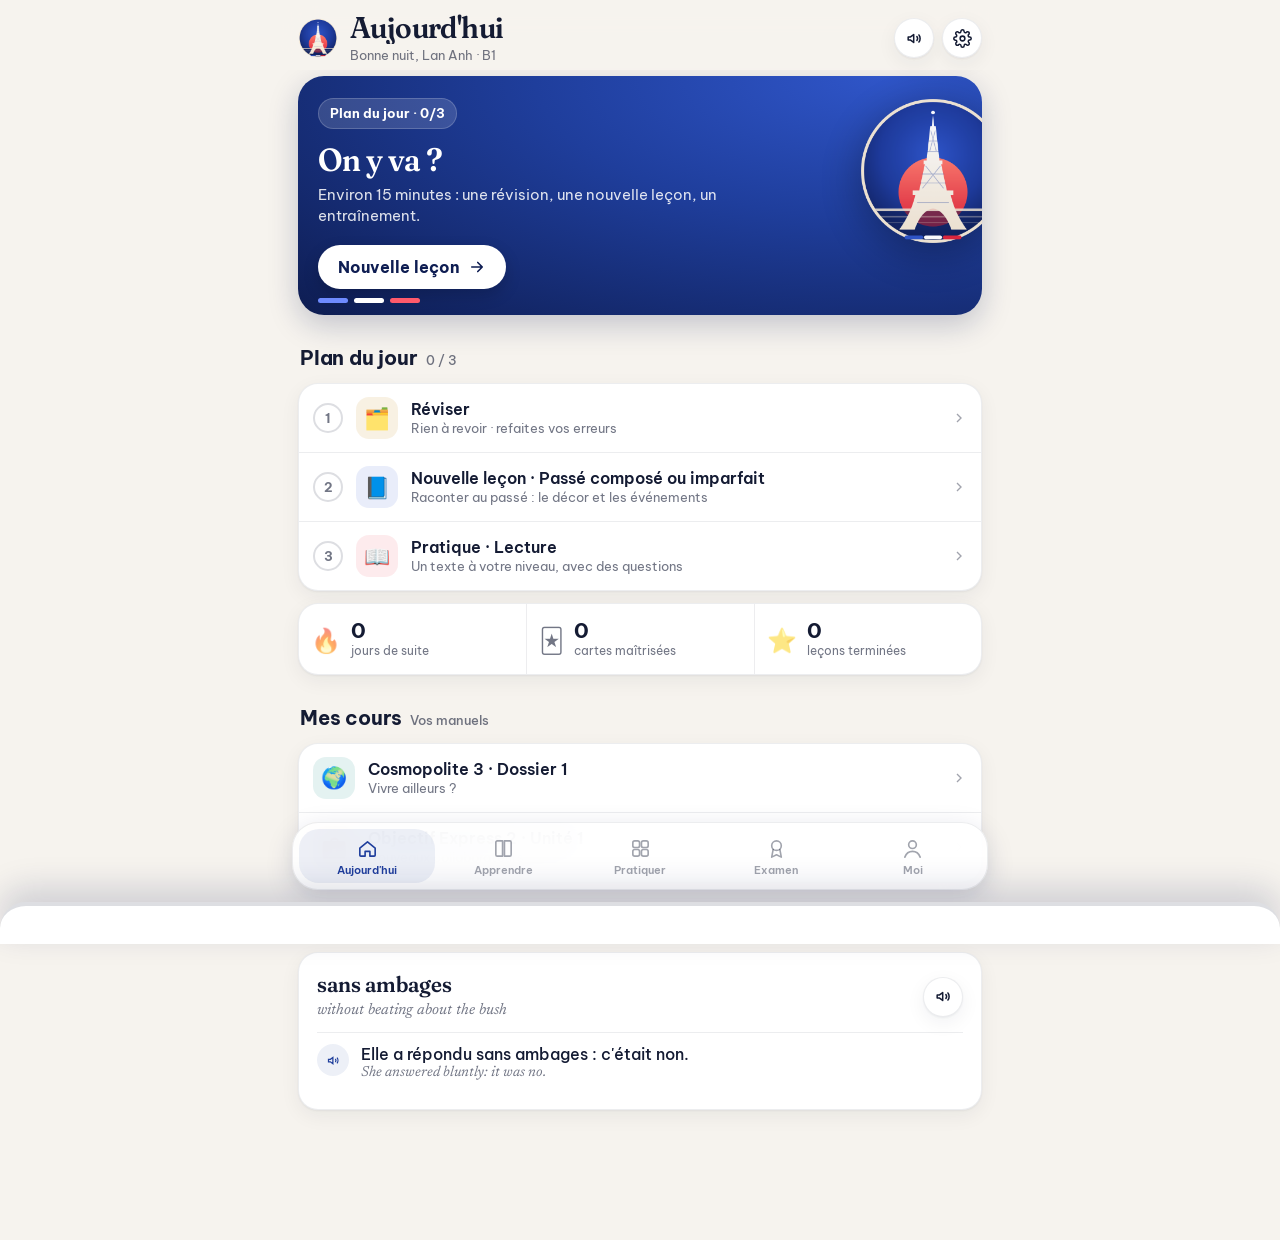
==== commit 9969f52b: "v4.0: English explanations everywhere, pronunciation lab - After every answer: meaning, grammar brea" ====
--- a/index.html
+++ b/index.html
@@ -398,6 +398,58 @@
 .prodcard{border-left:4px solid var(--red)}
 .model{white-space:normal;line-height:1.6;font-size:15px}
 
+/* ── v4: explanations in English ─────────────────────────────────── */
+.sheet-fb{max-height:86vh;overflow-y:auto;overscroll-behavior:contain}
+.sheet-fb .in>.row:last-child{position:sticky;bottom:calc(-18px - env(safe-area-inset-bottom));background:var(--s1);padding:10px 0 4px;margin-bottom:0}
+.xen{margin:10px 0 6px;padding:12px 14px;border-radius:14px;background:var(--s2);border-left:4px solid var(--blue2);font-family:inherit;font-style:normal;font-size:14.5px;line-height:1.5;color:var(--ink);text-align:left}
+.xen p{margin:6px 0}
+.xen-h{display:flex;align-items:center;gap:8px;font-weight:700;font-size:13px;letter-spacing:.04em;text-transform:uppercase;color:var(--blue2);margin-bottom:4px}
+.xen .flag,.xlesson .flag{display:inline-block;font-size:10.5px;font-weight:800;padding:2px 6px;border-radius:6px;background:var(--blue2);color:#fff;letter-spacing:.06em}
+.xk{display:block;font-weight:700;font-size:12px;text-transform:uppercase;letter-spacing:.05em;color:var(--dim);margin:10px 0 2px}
+p>.xk{display:inline;margin:0 8px 0 0}
+.xno{color:var(--bad);font-weight:600}
+.xsec{margin:8px 0}
+.xsec>b{display:block;color:var(--ink);margin-bottom:2px}
+.xsec>div{color:var(--ink)}
+.xall{margin-top:10px;border-top:1px solid var(--line);padding-top:6px}
+.xall summary{cursor:pointer;font-weight:600;color:var(--blue2);padding:4px 0}
+.xlesson{font-family:inherit;font-style:normal;font-size:15px;line-height:1.55}
+.xen-h,.xk{font-style:normal;font-family:inherit}
+.xen i,.xlesson i{color:var(--blue2)}
+.xlesson .xen-h{margin-bottom:8px}
+.xlesson .xsec{padding:10px 0;border-bottom:1px solid var(--line);margin:0}
+.xlesson .xsec:last-child{border-bottom:0}
+.xwrap .xen{margin-top:8px}
+.doc .dtr{display:none;font-family:var(--en);font-style:italic;color:var(--dim);font-size:14.5px;margin-top:-4px;border-left:3px solid var(--line2);padding-left:10px}
+.doc.tr-on .dtr{display:block}
+.btn.on{background:var(--ink);color:var(--bg)}
+
+/* ── v4: atelier de prononciation ─────────────────────────────────── */
+.exrow{display:flex;align-items:center;gap:6px}
+.exrow .ex{flex:1;min-width:0}
+.exmic{flex:none;width:38px;height:38px;border-radius:50%;border:1.5px solid var(--line2);background:var(--s1);color:var(--red);display:grid;place-items:center;cursor:pointer}
+.exmic svg{width:19px;height:19px;fill:none;stroke:currentColor;stroke-width:2}
+.lab .labcard{padding:14px}
+.pw{display:flex;flex-wrap:wrap;align-items:flex-end;gap:4px 2px;line-height:1.2}
+.pwi{display:inline-flex;flex-direction:column;align-items:center;padding:4px 6px;border-radius:9px;cursor:pointer;border:1.5px solid transparent}
+.pwi b{font-size:19px;font-weight:600;color:var(--ink)}
+.pwi i{font-style:normal;font-family:"Charis SIL","Doulos SIL","Gentium Plus","Noto Sans",system-ui,sans-serif;font-size:13px;color:var(--blue2);margin-top:2px}
+.pwi.ok{background:color-mix(in srgb,var(--ok) 14%,transparent);border-color:color-mix(in srgb,var(--ok) 45%,transparent)}
+.pwi.near{background:color-mix(in srgb,var(--gold) 18%,transparent);border-color:color-mix(in srgb,var(--gold) 55%,transparent)}
+.pwi.miss{background:color-mix(in srgb,var(--bad) 13%,transparent);border-color:color-mix(in srgb,var(--bad) 50%,transparent)}
+.pli{align-self:center;color:var(--red);font-weight:700;font-size:14px;margin:0 -2px 14px}
+.recwrap{display:flex;flex-direction:column;align-items:center;gap:8px;margin:16px 0 8px}
+.bigplay.rec.on{animation:recpulse 1.2s ease-in-out infinite}
+@keyframes recpulse{0%,100%{box-shadow:0 0 0 0 color-mix(in srgb,var(--red) 45%,transparent)}50%{box-shadow:0 0 0 14px color-mix(in srgb,var(--red) 0%,transparent)}}
+.meter{width:240px;height:36px}
+.labres{margin-top:6px}
+.pscore{width:72px;height:72px;border-radius:50%;display:flex;align-items:baseline;justify-content:center;padding-top:22px;box-sizing:border-box;font:700 24px/1 Fraunces,Georgia,serif;color:#fff;flex:none;letter-spacing:-.02em}
+.pscore small{font-size:12px;margin-left:1px}
+.pscore.ok{background:var(--ok)}.pscore.mid{background:var(--gold)}.pscore.no{background:var(--bad)}
+.lg{display:inline-block;width:10px;height:10px;border-radius:3px;margin:0 3px 0 8px;vertical-align:-1px}
+.lg.ok{background:var(--ok)}.lg.near{background:var(--gold)}.lg.miss{background:var(--bad)}
+.prcv{width:100%;height:150px;margin-top:10px;border-radius:10px;background:var(--s2)}
+
 </style>
 </head>
 <body>
@@ -421,7 +473,7 @@
    Pas à pas · core — storage, audio, routing, helpers
    ═══════════════════════════════════════════════════════════════════ */
 "use strict";
-const APP_VERSION = "3.0";
+const APP_VERSION = "4.0";
 const $ = (s, r = document) => r.querySelector(s);
 const $$ = (s, r = document) => Array.from(r.querySelectorAll(s));
 const esc = s => String(s ?? "").replace(/[&<>"]/g, c => ({ "&": "&amp;", "<": "&lt;", ">": "&gt;", '"': "&quot;" }[c]));
@@ -692,7 +744,7 @@
   out.after && out.after();
 }
 function openSheet(html) { $("#sheet").innerHTML = `<div class="row between" style="margin-bottom:8px"><button class="btn sm ghost" data-a="closeSheet">‹ Retour</button></div>` + html; $("#scrim").classList.add("on"); }
-function closeSheet() { $("#scrim").classList.remove("on"); TTS.stop(); return true; }
+function closeSheet() { $("#scrim").classList.remove("on"); TTS.stop(); if (typeof PR !== "undefined" && PR.cur) { if (PR.cur.recording) stopRec(true); if (PR.cur.player) PR.cur.player.pause(); if (PR.cur.sel === "#labbox") PR.cur = null; } return true; }
 
 /* ── activity log ────────────────────────────────────────────────── */
 function logAnswer(n = 1) { const k = dayKey(); S.days[k] = (S.days[k] || 0) + n; save(); }
@@ -4808,7 +4860,7 @@
     w: "Après un superlatif + que, on emploie le subjonctif : <i>le plus beau film que j'aie vu</i>." },
   v: [{ k: "sch", t: "De l'appréciation à l'enthousiasme", s: ["c'est pas mal", "c'est beau", "c'est magnifique", "c'est absolument bouleversant !"] }],
   doc: { k: "Critique", t: "Une exposition à ne pas manquer", d: [
-      "Courez au musée de l'Orangerie ! L'exposition consacrée à la peintre vietnamienne Lê Phổ est *la plus émouvante que j'aie vue* cette année.",
+      "Courez au musée de l'Orangerie ! L'exposition consacrée au peintre vietnamien Lê Phổ est *la plus émouvante que j'aie vue* cette année.",
       "Ses tableaux, peints sur soie, *ressemblent à* des rêves : des femmes en áo dài lisent ou cueillent des fleurs dans des jardins lumineux. *On dirait* que le temps s'est arrêté. L'artiste, formé à Hanoï puis installé à Paris, peignait *à la manière des* maîtres européens tout en gardant une sensibilité asiatique.",
       "La dernière salle est *absolument époustouflante* : une immense toile aux couleurs dorées occupe tout un mur. Allez-y, vous ne serez pas déçus !"],
     q: [["Où se trouve l'exposition ?", "Au musée de l'Orangerie", ["Au Louvre", "Au musée d'Orsay", "À Hanoï"], "« Courez au musée de l'Orangerie ! »"],
@@ -6086,6 +6138,1201 @@
   }
 };
 
+/* ── data/en_base.js ── */
+/* ═══════════════════════════════════════════════════════════════════
+   English explanations · base
+   E(id, {s, tr, fx}) adds to a lesson:
+     s  : the lesson explained in depth, in English — [title, text, keys]
+          keys = "a|b|c": French words that show an exercise is about
+          this section (used to pick the right explanation after an answer)
+     tr : English translation of the document, one entry per paragraph
+     fx : English explanation of the extra "trouvez l'erreur" items (v3)
+   TENSE_USE and GLOSS are used by the answer analysis (explain.js).
+   ═══════════════════════════════════════════════════════════════════ */
+const EN = {};
+function E(id, o) { EN[id] = o; }
+
+/* what each verb form is for — shown when an answer is a verb */
+const TENSE_USE = {
+  pres: "The <b>présent</b> describes what is true now, habits, general truths, and (with a time word) the near future. After <i>si</i> it expresses a real condition.",
+  pc: "The <b>passé composé</b> presents a past action as a completed event: something happened, at a given moment or a given number of times. In a story, it moves the action forward.",
+  imp: "The <b>imparfait</b> describes the past as a background: situations, descriptions, feelings, habits, and actions that were in progress. It does not say when the action started or ended. After <i>si</i> it expresses an imaginary condition.",
+  pqp: "The <b>plus-que-parfait</b> (auxiliary in the imparfait + participle) places an action before another past action: it is the past of the past (English <i>had done</i>).",
+  fut: "The <b>futur simple</b> is used for predictions, promises, plans that are further away, and after <i>quand, dès que, lorsque</i> when the meaning is future (English uses the present there, French does not).",
+  futant: "The <b>futur antérieur</b> (auxiliary in the future + participle) presents an action that will be completed before another future moment (English <i>will have done</i>).",
+  cond: "The <b>conditionnel présent</b> (future stem + imparfait endings) expresses politeness, wishes, advice, imaginary results after <i>si + imparfait</i>, the future seen from the past, and unconfirmed information in the news.",
+  condp: "The <b>conditionnel passé</b> (auxiliary in the conditional + participle) expresses an imaginary past that did not happen, a regret or a reproach (English <i>would have done</i>), and unconfirmed past facts.",
+  subj: "The <b>subjonctif présent</b> appears after <i>que</i> when the main clause expresses necessity, will, emotion, doubt or possibility, and after conjunctions such as <i>pour que, bien que, avant que, à condition que</i>. It presents the action as wanted, feared or uncertain rather than as a fact.",
+  subjp: "The <b>subjonctif passé</b> (auxiliary in the subjunctive + participle) is used in the same contexts as the subjunctive, for an action completed before the main verb.",
+  ps: "The <b>passé simple</b> is the literary and historical equivalent of the passé composé. You need to recognise it in novels, history books and the press; you rarely need to write it.",
+  inf: "The <b>infinitive</b> is the base form of the verb. It follows a preposition (<i>pour, avant de, sans</i>), a modal verb (<i>pouvoir, vouloir, devoir</i>) or another verb, especially when the subject does not change.",
+  pp: "The <b>past participle</b> is used to build compound tenses and the passive, or alone as an adjective. It agrees like an adjective when used with être or as an adjective.",
+  ppr: "The <b>participe présent</b> (-ant) describes a noun, mostly in written French (<i>les étudiants souhaitant…</i>). With <i>en</i> in front, it becomes the <b>gérondif</b>: two actions done by the same subject at the same time, or the way something is done.",
+  ger: "The <b>gérondif</b> (<i>en</i> + participe présent) refers to the subject of the main verb. It expresses two actions at the same time (<i>il écoute de la musique en travaillant</i>), the way something is done (<i>en travaillant beaucoup, elle a réussi</i>) or a condition.",
+  impe: "The <b>impératif</b> gives an order, advice or an instruction, without a subject pronoun. With a positive imperative, object pronouns come after the verb with a hyphen (<i>donne-le-moi</i>)."
+};
+
+/* function words: [explanation] — keys are lowercase */
+const GLOSS = {
+  "le": "<b>le / la / les</b> as pronouns replace a <b>direct object</b> (a noun with no preposition before it): <i>je vois Paul → je le vois</i>. They go before the conjugated verb (or before the infinitive), and <i>le/la</i> become <i>l'</i> before a vowel.",
+  "la": "<b>la</b> is the feminine direct-object pronoun (or the feminine article). As a pronoun it replaces a feminine noun with no preposition: <i>je regarde la série → je la regarde</i>.",
+  "les": "<b>les</b> as a pronoun replaces a plural direct object (people or things): <i>j'invite mes amis → je les invite</i>.",
+  "lui": "<b>lui</b> replaces <b>à + one person</b> (man or woman): <i>je parle à Marie → je lui parle</i>. Typical verbs: <i>parler, téléphoner, répondre, écrire, dire, donner, demander, conseiller à quelqu'un</i>.",
+  "leur": "<b>leur</b> (pronoun, no -s) replaces <b>à + several people</b>: <i>j'écris à mes parents → je leur écris</i>. Do not confuse it with the possessive <i>leur / leurs</i>.",
+  "y": "<b>y</b> replaces <b>à + a thing or an idea</b> (<i>penser à, s'intéresser à, participer à, s'habituer à</i>) or a <b>place</b> (<i>à, en, dans, chez…</i>): <i>je vais à Lyon → j'y vais</i>. For people after à, use lui/leur or à lui / à elle.",
+  "en": "<b>en</b> as a pronoun replaces <b>de + a thing</b> (<i>parler de, avoir besoin de, se souvenir de</i>), a <b>partitive or indefinite</b> noun (<i>du, de la, des</i>), or a <b>quantity</b> (keep the number: <i>j'en ai deux</i>). As a preposition, <i>en</i> introduces countries, months, materials and durations (<i>en trois heures</i>).",
+  "dont": "<b>dont</b> is the relative pronoun that replaces <b>de + noun</b>: <i>le film dont je parle</i> (parler <b>de</b> ce film). It also expresses possession (<i>une amie dont le frère vit à Hanoï</i>) and a part of a whole (<i>dix candidats, dont trois femmes</i>).",
+  "qui": "<b>qui</b> as a relative pronoun is the <b>subject</b> of the verb that follows: <i>la femme qui parle</i> (the woman speaks). It is never shortened to qu'. After a preposition, <i>qui</i> refers to a person: <i>l'amie à qui j'écris</i>.",
+  "que": "<b>que</b> as a relative pronoun is the <b>direct object</b> of the verb that follows (there is already a subject): <i>le livre que je lis</i>. As a conjunction it introduces a clause (<i>je pense que…</i>); after verbs of will, emotion, doubt or necessity, that clause is in the subjunctive.",
+  "qu'": "<b>qu'</b> is <i>que</i> before a vowel. Remember: <i>qui</i> never shortens, <i>que</i> does.",
+  "où": "<b>où</b> as a relative pronoun replaces a <b>place</b> (<i>la ville où j'habite</i>) or a <b>moment</b> (<i>le jour où je suis arrivée</i>). Using <i>quand</i> after a noun of time is a common mistake: say <i>le jour où</i>.",
+  "ce qui": "<b>ce qui</b> means \"what\" as the <b>subject</b> of the next verb: <i>ce qui m'intéresse, c'est…</i>. Use it in reported questions instead of <i>qu'est-ce qui</i>.",
+  "ce que": "<b>ce que</b> means \"what\" as the <b>object</b> of the next verb: <i>je ne sais pas ce que tu veux</i>. It replaces <i>qu'est-ce que</i> in reported questions.",
+  "ce dont": "<b>ce dont</b> means \"what\" with a verb that takes <b>de</b>: <i>ce dont j'ai besoin</i> (avoir besoin de).",
+  "lequel": "<b>lequel / laquelle / lesquels / lesquelles</b> are relative pronouns used <b>after a preposition</b> (<i>avec, pour, sans, sur, parmi…</i>); they agree with the noun they replace: <i>la raison pour laquelle…</i>.",
+  "laquelle": "<b>laquelle</b> is the feminine singular form of lequel, used after a preposition: <i>l'association à laquelle je participe</i>, <i>la raison pour laquelle je pars</i>.",
+  "lesquels": "<b>lesquels</b> is the masculine plural of lequel: <i>les projets sur lesquels je travaille</i>.",
+  "lesquelles": "<b>lesquelles</b> is the feminine plural of lequel: <i>les questions auxquelles je réponds</i>.",
+  "auquel": "<b>auquel</b> = à + lequel (masculine singular): <i>le projet auquel je pense</i>. Feminine: <i>à laquelle</i>; plural: <i>auxquels, auxquelles</i>.",
+  "auxquels": "<b>auxquels</b> = à + lesquels: <i>les problèmes auxquels nous faisons face</i>.",
+  "auxquelles": "<b>auxquelles</b> = à + lesquelles: <i>les questions auxquelles il a répondu</i>.",
+  "duquel": "<b>duquel</b> = de + lequel, used after a compound preposition ending in <i>de</i> (<i>à côté de, près de, au cours de, à cause de</i>): <i>le parc à côté duquel j'habite</i>. With a simple <i>de</i>, use <i>dont</i>.",
+  "de laquelle": "<b>de laquelle</b> = de + laquelle, after a compound preposition ending in <i>de</i>: <i>la gare près de laquelle…</i>.",
+  "desquels": "<b>desquels</b> = de + lesquels, after a compound preposition ending in de.",
+  "ne": "<b>ne</b> goes before the conjugated verb (and before object pronouns); the second word (<i>pas, plus, jamais, rien, personne, que</i>) gives the kind of negation. In spoken French <i>ne</i> often disappears, but you must write it.",
+  "pas": "<b>ne… pas</b> is the basic negation. After a negation, <i>un, une, des, du, de la</i> become <b>de / d'</b> (<i>je n'ai pas de voiture</i>), except with <i>être</i>.",
+  "plus": "<b>ne… plus</b> means \"no longer, not any more\": something that was true has stopped (<i>je ne fume plus</i>). In comparisons, <i>plus… que</i> means \"more… than\".",
+  "jamais": "<b>ne… jamais</b> means \"never\". In the passé composé it goes between the auxiliary and the participle: <i>je n'ai jamais vu</i>.",
+  "rien": "<b>ne… rien</b> means \"nothing\" (the negation of <i>quelque chose</i>). As a subject: <i>rien ne marche</i>.",
+  "personne": "<b>ne… personne</b> means \"nobody\" (the negation of <i>quelqu'un</i>). In the passé composé it goes after the participle: <i>je n'ai vu personne</i>.",
+  "aucun": "<b>ne… aucun(e)</b> means \"not a single, no\": it agrees with the noun and stays singular: <i>je n'ai aucune idée</i>.",
+  "aucune": "<b>aucune</b> is the feminine of aucun: <i>il n'y a aucune solution</i> — singular, with ne before the verb.",
+  "ni": "<b>ne… ni… ni</b> denies two elements at once: <i>je ne bois ni thé ni café</i>.",
+  "si": "<b>si</b> introduces a condition. Tense pairs: <i>si + présent → futur</i> (real possibility), <i>si + imparfait → conditionnel présent</i> (imaginary), <i>si + plus-que-parfait → conditionnel passé</i> (imaginary past). Never put the future or the conditional right after <i>si</i>. In reported speech, <i>si</i> means \"whether\" (yes/no questions). Before <i>il/ils</i> it becomes <i>s'</i>.",
+  "s'il": "<b>s'il</b> = si + il (si elides only before il and ils, never before elle).",
+  "quand": "<b>quand</b> (when) introduces time. If the meaning is future, French uses the <b>future</b> after quand (<i>quand je serai à Paris</i>), unlike English.",
+  "dès que": "<b>dès que</b> means \"as soon as\". Like <i>quand</i>, it takes the future (or futur antérieur) when the meaning is future.",
+  "depuis": "<b>depuis</b> + present = an action that started in the past and is <b>still going on</b> (<i>j'habite ici depuis 2022</i>). English uses \"have been doing\"; French uses the present.",
+  "il y a": "<b>il y a</b> + duration = \"ago\" with a past tense (<i>je suis arrivée il y a deux ans</i>): the action is finished.",
+  "pendant": "<b>pendant</b> + duration = \"for\" a closed period (<i>j'ai travaillé pendant trois heures</i>). <i>Pendant que</i> = while.",
+  "dans": "<b>dans</b> + duration = \"in\" counting from now into the future (<i>je pars dans dix minutes</i>).",
+  "parce que": "<b>parce que</b> (+ indicative) answers <i>pourquoi ?</i> and gives the cause in the middle of the sentence.",
+  "car": "<b>car</b> (+ indicative) gives the cause in more formal or written French; it never starts a sentence.",
+  "comme": "<b>comme</b> (+ indicative) gives the cause at the <b>start</b> of the sentence: <i>comme il pleuvait, nous sommes restés</i>.",
+  "puisque": "<b>puisque</b> gives a cause that the listener already knows or accepts: <i>puisque tu es là, aide-moi</i>.",
+  "grâce à": "<b>grâce à</b> + noun introduces a <b>positive</b> cause (thanks to).",
+  "à cause de": "<b>à cause de</b> + noun introduces a <b>negative</b> or neutral cause (because of). With a clause, use <i>parce que</i>.",
+  "en raison de": "<b>en raison de</b> + noun is a formal, neutral way to give a cause (official notices, reports).",
+  "donc": "<b>donc</b> introduces a logical consequence (so, therefore).",
+  "alors": "<b>alors</b> introduces a consequence in everyday French (so).",
+  "c'est pourquoi": "<b>c'est pourquoi</b> introduces a consequence at the start of a sentence (that is why).",
+  "si bien que": "<b>si bien que</b> (+ indicative) introduces a consequence that results from the facts (so that, with the result that).",
+  "pour que": "<b>pour que</b> + <b>subjunctive</b> expresses a purpose when the two clauses have <b>different subjects</b>. With the same subject, use <i>pour + infinitive</i>.",
+  "afin que": "<b>afin que</b> + subjunctive is the formal version of <i>pour que</i> (different subjects). Same subject: <i>afin de + infinitive</i>.",
+  "afin de": "<b>afin de</b> + infinitive expresses purpose (formal) when the subject is the same.",
+  "pour": "<b>pour</b> + infinitive expresses purpose with the same subject (<i>je travaille pour payer mes études</i>). With a different subject: <i>pour que + subjunctive</i>.",
+  "bien que": "<b>bien que</b> (although) is always followed by the <b>subjunctive</b>: <i>bien qu'il soit fatigué</i>.",
+  "quoique": "<b>quoique</b> (although, more formal) takes the subjunctive, like <i>bien que</i>.",
+  "avant que": "<b>avant que</b> + subjunctive (different subjects): <i>avant qu'il parte</i>. Same subject: <i>avant de + infinitive</i>.",
+  "avant de": "<b>avant de</b> + infinitive is used when the subject does not change: <i>avant de partir, je ferme la porte</i>.",
+  "après que": "<b>après que</b> takes the <b>indicative</b> (the action really happened), usually a compound tense: <i>après qu'il est parti</i>.",
+  "jusqu'à ce que": "<b>jusqu'à ce que</b> (until) takes the subjunctive.",
+  "à condition que": "<b>à condition que</b> (provided that) takes the subjunctive; <i>à condition de</i> + infinitive with the same subject.",
+  "sans que": "<b>sans que</b> takes the subjunctive; with the same subject, use <i>sans + infinitive</i>.",
+  "de peur que": "<b>de peur que / de crainte que</b> take the subjunctive, often with an expletive <i>ne</i> in formal French.",
+  "à moins que": "<b>à moins que</b> (unless) takes the subjunctive, often with an expletive <i>ne</i>: <i>à moins qu'il ne pleuve</i>.",
+  "pourvu que": "<b>pourvu que</b> takes the subjunctive: a condition (provided that) or a wish (let's hope that).",
+  "même si": "<b>même si</b> (even if) takes the indicative, never the subjunctive or the conditional right after it.",
+  "pourtant": "<b>pourtant</b> (yet, however) marks something unexpected given what was said before.",
+  "cependant": "<b>cependant</b> (however) is a formal way to introduce an opposition.",
+  "néanmoins": "<b>néanmoins</b> (nevertheless) is formal: it admits a point and then limits it.",
+  "malgré": "<b>malgré</b> + noun (despite). Avoid <i>malgré que</i> in careful French; use <i>bien que</i> + subjunctive.",
+  "alors que": "<b>alors que</b> (whereas, while) contrasts two facts; it takes the indicative.",
+  "tandis que": "<b>tandis que</b> (whereas) contrasts two simultaneous facts; indicative.",
+  "au lieu de": "<b>au lieu de</b> + infinitive or noun (instead of).",
+  "celui": "<b>celui / celle / ceux / celles</b> replace a noun already mentioned and are followed by <i>de</i>, a relative pronoun (<i>qui, que, dont, où</i>) or <i>-ci / -là</i>. They agree with the noun they replace.",
+  "celle": "<b>celle</b> replaces a feminine singular noun already mentioned: <i>ma voiture et celle de Paul</i>.",
+  "ceux": "<b>ceux</b> replaces a masculine plural noun: <i>ces livres et ceux que tu m'as prêtés</i>.",
+  "celles": "<b>celles</b> replaces a feminine plural noun: <i>ces idées et celles du ministre</i>.",
+  "le mien": "<b>le mien / la mienne / les miens / les miennes</b> replace \"my + noun\" and agree with the <b>thing owned</b>, not with the owner.",
+  "la mienne": "<b>la mienne</b> = my + feminine noun: <i>ta valise est lourde, la mienne aussi</i>.",
+  "meilleur": "<b>meilleur(e)</b> is the comparative of the adjective <i>bon</i> (better): never <i>plus bon</i>. <i>Le meilleur</i> = the best.",
+  "meilleure": "<b>meilleure</b> is the feminine of meilleur (better / the best): it agrees with the noun.",
+  "mieux": "<b>mieux</b> is the comparative of the adverb <i>bien</i> (better): <i>elle chante mieux que moi</i>. Use <i>meilleur</i> with nouns, <i>mieux</i> with verbs.",
+  "autant": "<b>autant de</b> + noun (as much / as many) and <b>autant que</b> with verbs express equality; with adjectives use <i>aussi… que</i>.",
+  "aussi": "<b>aussi</b> + adjective/adverb + <b>que</b> expresses equality (as… as).",
+  "moins": "<b>moins</b> + adjective + <b>que</b> (less… than); <b>moins de</b> + noun (less / fewer).",
+  "de": "<b>de / d'</b> replaces <i>un, une, des, du, de la</i> after a negation and after expressions of quantity (<i>beaucoup de, trop de</i>). It also links many verbs to an infinitive (<i>décider de, essayer de, arrêter de</i>).",
+  "à": "<b>à</b> introduces the indirect object of many verbs (<i>parler à, répondre à, penser à</i>) and links some verbs to an infinitive (<i>commencer à, apprendre à, réussir à, chercher à</i>).",
+  "c'est": "<b>c'est… qui / c'est… que</b> highlights one element of the sentence: <i>c'est Marie qui a raison</i> (subject), <i>c'est ce livre que je veux</i> (object).",
+  "vous": "<b>vous</b> is used for one person you do not know well, in professional and formal situations, and for several people. In a formal letter, keep vous everywhere.",
+  "tu": "<b>tu</b> is used with family, friends, children, and often colleagues of the same level when they propose it.",
+  "on": "<b>on</b> means \"we\" in everyday speech, or \"people / someone\" in general statements. The verb is always in the 3rd person singular (<i>on va</i>), but adjectives can agree with the people meant.",
+  "lorsque": "<b>lorsque</b> is a more formal <i>quand</i>; same rules for tenses.",
+  "tandis": "<b>tandis que</b> contrasts two facts (whereas).",
+  "toutefois": "<b>toutefois</b> (however) introduces a restriction in formal French.",
+  "en outre": "<b>en outre</b> (moreover) adds an argument in the same direction; it is an adverb, so it is not followed by que.",
+  "par ailleurs": "<b>par ailleurs</b> (besides, also) adds a different point.",
+  "d'ailleurs": "<b>d'ailleurs</b> (besides, in fact) adds an argument that supports what was just said.",
+  "en effet": "<b>en effet</b> (indeed) confirms and explains the previous sentence; it does not mean \"in effect\".",
+  "or": "<b>or</b> (now, yet) introduces a fact that changes the reasoning; formal written French.",
+  "par conséquent": "<b>par conséquent</b> (consequently) introduces a logical consequence, in formal French.",
+  "faute de": "<b>faute de</b> + noun or infinitive (for lack of) gives a negative cause, formal.",
+  "étant donné": "<b>étant donné</b> + noun / <b>étant donné que</b> + indicative gives an established cause (given that).",
+  "vu que": "<b>vu que</b> + indicative gives an obvious cause (seeing that), spoken or neutral.",
+  "sauf si": "<b>sauf si</b> (unless) + indicative; it is the indicative equivalent of <i>à moins que</i>.",
+  "au cas où": "<b>au cas où</b> (in case) is followed by the <b>conditional</b>.",
+  "à supposer que": "<b>à supposer que / en admettant que</b> take the subjunctive: an assumption you do not affirm.",
+  "pour peu que": "<b>pour peu que</b> (if only, as long as) takes the subjunctive; formal.",
+  "quoi que": "<b>quoi que</b> (two words: whatever) takes the subjunctive: <i>quoi qu'il dise</i>. <i>Quoique</i> (one word) means although.",
+  "si… que": "<b>si + adjective + que + subjunctive</b> (however… may be) is a formal concession: <i>si difficile que ce soit</i>.",
+  "par": "<b>par</b> introduces the agent in a passive sentence (<i>le projet a été validé par la direction</i>). Verbs of feeling or description often use <i>de</i> instead (<i>aimé de tous, entouré de</i>).",
+  "en train de": "<b>être en train de</b> + infinitive stresses that an action is in progress right now (or was, in the imparfait).",
+  "venir de": "<b>venir de</b> + infinitive = the recent past (<i>je viens d'arriver</i>: I have just arrived).",
+  "aller": "<b>aller</b> + infinitive = the futur proche: a plan or something about to happen (<i>je vais partir</i>)."
+};
+
+/* ── data/en_b1.js ── */
+/* English explanations · B1 */
+E("b1-pc-imp", {
+  s: [
+    ["Two past tenses, two jobs", "French has two everyday past tenses and they are not interchangeable. The <b>imparfait</b> paints the <b>background</b> of a story: the weather, the scene, how people felt, what usually happened, what was going on. The <b>passé composé</b> tells the <b>events</b>: what happened, one action after another. Think of a film: the imparfait is the set and the lighting, the passé composé is the action. English often uses the same simple past for both (<i>I lived, I arrived</i>), so you must ask yourself each time: is this a scene or an event?", "passé composé|imparfait|raconter"],
+    ["The imparfait: scene, description, habit", "Use the imparfait for descriptions (<i>il faisait froid, elle était fatiguée</i>), states of mind (<i>je ne connaissais personne</i>), habits and repeated actions (<i>tous les matins, je prenais le métro</i> = I used to take / I would take), and actions <b>in progress</b> at a moment in the past (<i>je dormais</i> = I was sleeping). Formation: take the <i>nous</i> form of the present, remove <i>-ons</i>, add <i>-ais, -ais, -ait, -ions, -iez, -aient</i> (<i>nous prenons → je prenais</i>). Only <i>être</i> is irregular: <i>j'étais</i>.", "imparfait|d'habitude|chaque|tous les|autrefois|quand j'étais|à cette époque|pendant que|faisait|était|avait|-ais|-ait|-aient"],
+    ["The passé composé: what happened", "Use the passé composé for <b>completed</b> actions: a single event (<i>j'ai reçu une lettre</i>), a sequence (<i>je suis sortie, j'ai pris le métro, je suis arrivée</i>), an action repeated a <b>counted</b> number of times (<i>je l'ai appelé trois fois</i>), and a period that is closed and seen as a whole (<i>j'ai habité dix ans à Saïgon</i>). Formation: <i>avoir</i> or <i>être</i> in the present + past participle.", "passé composé|soudain|tout à coup|un jour|hier|trois fois|ensuite|puis|a sonné|suis|ai |avons|ont "],
+    ["Interrupted actions", "The most typical combination: an action <b>in progress</b> (imparfait) is <b>interrupted</b> by an event (passé composé): <i>je dormais quand le téléphone a sonné</i> — I was sleeping when the phone rang. Check the English: \"was …ing\" is almost always the imparfait in French, and the short action that cuts in is the passé composé. <i>Pendant que</i> (while) usually introduces the background action.", "quand|pendant que|interrompu|dormais|regardais|lisais|se promenait|me promenais"],
+    ["Time markers help — but think", "Some words point to one tense: <i>soudain, tout à coup, un jour, ce jour-là, hier, à ce moment-là</i> → passé composé; <i>d'habitude, souvent, chaque été, tous les jours, autrefois, à cette époque</i> → imparfait. But length does <b>not</b> decide: <i>j'ai vécu trois ans à Lyon</i> is a closed period (passé composé), and <i>il pleuvait</i> can describe a short moment. Ask what the sentence does in the story, not how long the action lasted.", "soudain|tout à coup|un jour|ce jour-là|d'habitude|souvent|chaque|autrefois|pendant|ans|durée"]
+  ],
+  tr: ["When I arrived in Paris, in November, it was already very cold. I didn't know anyone and I didn't speak French well yet. Every morning I took the metro at Nation station and I watched people: they looked rushed and tired.",
+    "One Saturday, I was walking along the Canal Saint-Martin when it started to snow. It was the first time in my life that I had seen snow! I took out my phone, took dozens of photos and video-called my mother. She laughed: \"You look like a child!\"",
+    "That day, I understood that I was going to love this city, even in winter."]
+});
+E("b1-accord", {
+  s: [
+    ["Être or avoir?", "Most verbs build the passé composé with <b>avoir</b>. About fifteen verbs of <b>movement or change of state</b> take <b>être</b>: <i>aller, venir, arriver, partir, entrer, sortir, monter, descendre, naître, mourir, rester, tomber, retourner, passer</i> and their compounds (<i>revenir, devenir, rentrer</i>). A memory trick: imagine a house — you are born, arrive, go in, go up, fall, stay, go out, leave, die. All <b>pronominal verbs</b> (<i>se lever, se promener, s'installer</i>) also take être.", "être|avoir|auxiliaire|aller|venir|arriver|partir|rentrer|sortir|tomber|rester|naître|mourir|se |s'|nous sommes|suis"],
+    ["Agreement with être", "With <b>être</b>, the past participle behaves like an adjective: it <b>agrees with the subject</b>. Add <b>-e</b> for a feminine subject, <b>-s</b> for a plural one, <b>-es</b> for feminine plural: <i>elle est partie, ils sont arrivés, nous (Lan Anh et Camille) sommes allées</i>. When a woman writes about herself, she writes <i>je suis tombée</i>. With <i>on</i> meaning \"we\", the agreement is usually made with the real people: <i>on est rentrés</i>.", "est partie|sont arrivés|sommes|tombée|restée|allée|rentrés|partis|accord avec le sujet|-e|-s"],
+    ["Agreement with avoir: only with a preceding direct object", "With <b>avoir</b>, the participle normally does <b>not</b> agree with the subject: <i>elle a mangé</i>. It agrees only with a <b>direct object placed before the verb</b> — which happens with the pronouns <i>l', la, les</i>, with the relative <i>que</i>, and in questions with <i>quel(le)s</i>: <i>les photos que j'ai prises</i>, <i>la robe ? je l'ai achetée</i>, <i>quelles villes as-tu visitées ?</i> If the object comes after the verb, no agreement: <i>j'ai pris des photos</i>.", "avoir|que j'ai|qu'on|les ai|l'ai|la|les|prises|achetée|goûtées|proposées|complément|cod|avant"],
+    ["Pronominal verbs", "Pronominal verbs take être, and in most cases the participle agrees with the subject: <i>elle s'est levée, nous nous sommes promenés</i>. (The full rule, with exceptions such as <i>elles se sont parlé</i>, is a C1 point; at B1, agree with the subject.)", "s'est|se sont|nous sommes promenés|levée|pronominal"],
+    ["Verbs that can take both", "<i>Monter, descendre, sortir, rentrer, passer, retourner</i> take <b>avoir</b> when they have a direct object: <i>je suis sortie</i> (I went out) but <i>j'ai sorti le chien</i> (I took the dog out); <i>elle est montée</i> but <i>elle a monté les valises</i>.", "sorti|monté|descendu|passé|rentré le|a sorti|a monté"]
+  ],
+  tr: ["Hi Camille! We got back from Brussels last night. We left on Friday morning by train and arrived at noon. The hotel you had recommended to us was perfect, thank you!",
+    "On Saturday we walked around the old town and Alex tasted all the beers he was offered. I preferred the waffles: I tasted all of them! Unfortunately, on Sunday I fell on a staircase in the Magritte Museum… Nothing serious, but I stayed sitting down all afternoon.",
+    "The photos I took are in our album. Love, Lan Anh"]
+});
+E("b1-pqp", {
+  s: [
+    ["The past of the past", "The <b>plus-que-parfait</b> places an action <b>before another past action</b>. It is the French equivalent of English <i>had done</i>: <i>quand je suis arrivée, le cours avait commencé</i> — when I arrived, the class had (already) started. Without it, the order of events becomes unclear.", "plus-que-parfait|avait|avais|avaient|déjà|avant|la veille"],
+    ["Formation", "Auxiliary <b>avoir or être in the imparfait</b> + past participle: <i>j'avais préparé, tu avais oublié, elle était partie, nous étions arrivés</i>. The choice between avoir and être, and the agreement of the participle, follow exactly the same rules as in the passé composé.", "avait|avais|avions|aviez|avaient|étais|était|étions|étaient|préparé|oublié|partie|imparfait"],
+    ["Typical contexts", "You often find it with <i>déjà</i> (already), <i>pas encore</i> (not yet), <i>la veille</i> (the day before), <i>avant</i>, and to explain a cause: <i>je n'ai pas pu entrer parce que j'avais oublié mes clés</i>. In reported speech it replaces the passé composé after a past verb: <i>il a dit qu'il avait fini</i>.", "déjà|pas encore|la veille|parce que|oublié|avait dit|qu'il avait"],
+    ["Plus-que-parfait or passé composé?", "If the events are told in the order they happened, use the passé composé for each: <i>j'ai préparé mon sac, puis je suis partie</i>. If you go back in time to explain what had happened earlier, use the plus-que-parfait: <i>je suis partie ; j'avais préparé mon sac la veille</i>.", "puis|ensuite|ordre|avant"]
+  ],
+  tr: ["On the day of my French exam, nothing went as planned. The day before, I had packed my bag and I had checked the address of the exam centre three times. But in the morning my alarm didn't go off: I had forgotten to switch it on!",
+    "When I arrived at the centre, the listening test had already started. The invigilator looked at me: \"You're late, miss.\" Luckily, she let me in, because the recordings hadn't started yet: the candidates were reading the questions.",
+    "In the end, I passed the exam. But since that day, I always set two alarms!"]
+});
+E("b1-pronoms", {
+  s: [
+    ["Direct or indirect? Look at the verb", "To replace a person or a thing, first ask how the verb is built. A <b>direct object</b> follows the verb with no preposition (<i>voir quelqu'un, aider quelqu'un, inviter, attendre, écouter, regarder</i>) → <b>le, la, l', les</b>. An <b>indirect object</b> is introduced by <b>à</b> (<i>parler à, téléphoner à, répondre à, écrire à, donner à, demander à, conseiller à, offrir à</i>) → <b>lui</b> (one person) or <b>leur</b> (several). English does not show the difference (<i>I call him / I phone him</i>), so learn each verb with its construction.", "le|la|les|lui|leur|direct|indirect|à quelqu'un|téléphoner|répondre|parler|attendre|regarder|aider"],
+    ["Traps: verbs that differ from English", "<i>Attendre, écouter, regarder, chercher</i> are <b>direct</b> in French (no preposition, unlike <i>wait for, listen to, look at, look for</i>): <i>je l'attends</i>. <i>Téléphoner, répondre, ressembler, plaire</i> are <b>indirect</b> (with à) even though English uses no preposition: <i>je lui téléphone, je leur réponds</i>.", "attendre|écouter|regarder|chercher|téléphoner|répondre|ressembler|plaire"],
+    ["Where the pronoun goes", "The pronoun goes <b>before the conjugated verb</b>: <i>je la vois, je lui parle</i>. In the passé composé, before the auxiliary: <i>je l'ai vue, je lui ai parlé</i>. With a modal verb + infinitive, before the infinitive: <i>je vais la lui offrir, je peux t'aider</i>. In a negative sentence, <i>ne</i> goes before the pronoun: <i>je ne lui ai pas écrit</i>.", "avant le verbe|l'ai|lui ai|vais|peux|ne lui|position|place"],
+    ["Elision and agreement", "<i>Le</i> and <i>la</i> become <b>l'</b> before a vowel or a silent h: <i>je l'aime, je l'ai vu</i>. <i>Lui</i> and <i>leur</i> never shorten. With <i>avoir</i>, a direct pronoun placed before the verb makes the participle agree: <i>la lettre ? je l'ai écrite</i>. Indirect pronouns never cause agreement: <i>je lui ai écrit</i> (to her).", "l'|élision|vue|écrite|achetée|réservées"],
+    ["Two pronouns together", "When two pronouns meet, the order is fixed: <b>le / la / les</b> come before <b>lui / leur</b>: <i>je la lui offre</i> (I'm giving it to her), <i>il les leur donne</i>. With <i>me, te, nous, vous</i>, those come first: <i>tu me le prêtes ?</i>", "la lui|le lui|les lui|les leur|me le|ordre"]
+  ],
+  tr: ["Camille: Have you found a present for your mother-in-law?", "Lan Anh: Yes, a silk scarf. I bought it at Bến Thành market last summer. I'm going to give it to her on Saturday.", "Camille: She'll love it! And have you written her a card?", "Lan Anh: Not yet. I don't know what to say to her in French… Can you help me?", "Camille: Of course! Show me your draft. And Alex, what's he giving her?", "Lan Anh: Theatre tickets. He booked them yesterday, but he'll only give them to her at dessert."]
+});
+E("b1-y-en", {
+  s: [
+    ["En: de + something, and quantities", "<b>En</b> replaces a noun introduced by <b>de</b> (or <i>du, de la, des</i>): <i>tu veux du thé ? — oui, j'en veux</i>; <i>il parle de son voyage → il en parle</i>; <i>je me souviens de cette soirée → je m'en souviens</i>. It also replaces a noun after a <b>quantity</b> — and you keep the quantity at the end: <i>j'ai deux sœurs → j'en ai deux</i>, <i>j'en voudrais un kilo</i>. English often says nothing here (\"I'd like a kilo\"), but French needs <i>en</i>.", "en|de|du|des|de la|combien|un kilo|beaucoup|quantité|se souvenir|parler de|avoir besoin"],
+    ["Y: à + something, and places", "<b>Y</b> replaces <b>à + a thing or an idea</b>: <i>je pense à mon examen → j'y pense</i>; <i>il s'intéresse à la politique → il s'y intéresse</i>; <i>tu participes à la réunion ? — oui, j'y participe</i>. It also replaces a <b>place</b> introduced by <i>à, en, dans, chez, sur</i>: <i>je vais à Lyon → j'y vais</i>; <i>elle habite en Bretagne → elle y habite</i>.", "y|à|penser à|s'intéresser|participer|aller|habiter|lieu|place|chez|dans"],
+    ["People are different", "For <b>people</b>, do not use y or en in careful French. After <i>à</i>: <i>lui / leur</i> (<i>je lui parle</i>) or, with some verbs, <i>à lui / à elle</i> (<i>je pense à elle</i>). After <i>de</i>: <i>de lui / d'elle</i> (<i>je parle de lui</i>).", "personne|à lui|à elle|de lui|d'elle"],
+    ["Position and fixed expressions", "Like other object pronouns, y and en go before the conjugated verb (<i>j'y vais, je n'en ai plus</i>) or before the infinitive (<i>je vais y aller</i>). When both appear, y comes first: <i>il y en a</i> (there are some). Learn common expressions: <i>il y a, ça y est, je m'en vais, j'en ai marre, on y va</i>.", "il y en a|y aller|n'en|on y va|ça y est|il y a"]
+  ],
+  tr: ["Stallholder: Good morning, madam! What can I get you?", "Lan Anh: I'd like some tomatoes, please.", "Stallholder: How many would you like?", "Lan Anh: I'd like a kilo. And do you have coriander?", "Stallholder: Ah no, sorry, I don't have any left. Go to Mehdi's stall, at the back: he always has some.", "Lan Anh: Thank you! I come here often, I find vegetables here that you don't see anywhere else.", "Stallholder: You're right. And come back on Saturday: there'll be mangoes, I get a whole crate of them!"]
+});
+E("b1-relatifs", {
+  s: [
+    ["Choose by the role in the second clause", "A relative pronoun links two sentences that share a noun. The choice depends on the <b>role that noun plays in the second clause</b>, not in the first. <i>J'ai un ami. Cet ami habite à Hanoï</i> → the friend is the subject of <i>habite</i> → <b>qui</b>. <i>J'ai un ami. Tu connais cet ami</i> → it is the object of <i>connais</i> → <b>que</b>.", "qui|que|rôle|relatif"],
+    ["Qui = subject, que = object", "<b>Qui</b> is the subject: it is directly followed by the verb (<i>le quartier qui mélange les cultures</i>). <b>Que</b> is the direct object: it is followed by another subject and its verb (<i>le restaurant que je préfère</i>). <i>Que</i> becomes <i>qu'</i> before a vowel; <i>qui</i> never does. With <i>que</i> + avoir, the participle agrees: <i>les photos que j'ai prises</i>.", "qui|que|qu'|sujet|objet|je préfère|qui mélange"],
+    ["Où = place and time", "<b>Où</b> replaces a place (<i>le quartier où j'habite</i>) and also a <b>moment</b>: <i>le jour où je l'ai découverte</i>, <i>l'année où nous nous sommes rencontrés</i>. English says \"the day when\" or \"the day\"; French says <i>le jour où</i>, never <i>le jour quand</i>. <i>D'où</i> = from where.", "où|le jour où|l'année où|d'où|moment|lieu"],
+    ["Dont = de + noun", "<b>Dont</b> replaces a noun introduced by <b>de</b> in the second clause: <i>parler de</i> → <i>le film dont je parle</i>; <i>avoir besoin de</i> → <i>l'endroit dont j'ai besoin</i>; <i>se souvenir de</i> → <i>la fête dont je me souviens</i>. It also expresses possession: <i>une cantine dont la cheffe est vietnamienne</i> (whose chef). Check the verb's construction: if it takes <i>de</i>, use dont.", "dont|parler de|avoir besoin de|se souvenir de|être fier de|tout le monde parle"]
+  ],
+  tr: ["Belleville is the area where I have lived for two years. It's an area that mixes cultures: you hear Chinese, Arabic, Vietnamese and of course French spoken there.",
+    "The restaurant I like best is on rue de Belleville. It's a small canteen that everyone talks about, because the chef makes a phở that reminds me of my mother's. The day I discovered it, I almost cried!",
+    "There is also the Parc de Belleville, from where you have a magnificent view over Paris. It's the place I need when I'm tired: I sit on a bench and look at the Eiffel Tower in the distance."]
+});
+E("b1-negation", {
+  s: [
+    ["Ne + verb + second word", "A French negation has two parts around the conjugated verb: <b>ne</b> before it, and a second word after it that gives the meaning: <i>pas</i> (not), <i>plus</i> (no longer), <i>jamais</i> (never), <i>rien</i> (nothing), <i>personne</i> (nobody), <i>que</i> (only), <i>aucun(e)</i> (not any). In speech <i>ne</i> often disappears (<i>je sais pas</i>), but in writing and at the exam, always write it. <i>Ne</i> becomes <i>n'</i> before a vowel.", "ne|n'|pas|négation"],
+    ["Each negation answers a positive word", "<i>Toujours / encore</i> → <b>ne… plus</b> (<i>je ne fume plus</i>); <i>toujours / souvent / déjà</i> → <b>ne… jamais</b>; <i>quelque chose / tout</i> → <b>ne… rien</b>; <i>quelqu'un / tout le monde</i> → <b>ne… personne</b>; <i>un, des, plusieurs</i> → <b>ne… aucun(e)</b> (always singular: <i>aucune réponse</i>).", "plus|jamais|rien|personne|aucun|aucune|quelqu'un|quelque chose|encore|toujours"],
+    ["Position in compound tenses", "With the passé composé, <i>pas, plus, jamais, rien</i> go <b>between the auxiliary and the participle</b>: <i>je n'ai jamais eu ce problème</i>, <i>je n'ai rien compris</i>. But <i>personne</i> and <i>aucun</i> go <b>after the participle</b>: <i>je n'ai vu personne</i>, <i>je n'ai reçu aucune réponse</i>. As subjects, they come first: <i>personne n'a répondu</i>, <i>rien ne marche</i>.", "n'ai jamais|n'ai rien|personne n'a|rien ne|n'ai vu personne|reçu aucune|position"],
+    ["Ne… que = only", "<b>Ne… que</b> is not really a negation: it means <b>only</b>, and <i>que</i> goes right before the word it limits: <i>l'eau chaude n'arrive que le soir</i> (only in the evening), <i>je n'ai que dix euros</i>.", "ne… que|n'arrive que|que le soir|seulement"],
+    ["Articles after a negation", "After a negation, <i>un, une, des, du, de la</i> become <b>de / d'</b>: <i>j'ai une voiture → je n'ai pas de voiture</i>; <i>il reste du pain → il ne reste plus de pain</i>. Exception: after <i>être</i> the article stays (<i>ce n'est pas un problème</i>).", "pas de|plus de|de|d'|article|un|des"]
+  ],
+  tr: ["Madam, I am writing to you because I am not satisfied with my new accommodation. Since I arrived, the heating no longer works and the hot water only comes in the evening.",
+    "I called reception three times, but nobody answered. I also left a message on the website: I received no reply. I have never had this problem in my previous homes.",
+    "I am not asking for anything extraordinary: only a heated home. Thank you for taking the necessary action quickly. Kind regards, Lan Anh Nguyễn"]
+});
+E("b1-futur", {
+  s: [
+    ["Futur proche or futur simple?", "The <b>futur proche</b> (<i>aller</i> in the present + infinitive) presents something as <b>planned or about to happen</b>, connected to now: <i>je vais passer le DELF en juin</i>, <i>attention, il va pleuvoir</i>. The <b>futur simple</b> is used for predictions, promises, more distant or less certain plans, and in formal writing: <i>nous vivrons peut-être en Bretagne</i>, <i>je t'appellerai</i>. In conversation the futur proche is very frequent; in letters and texts, the futur simple.", "futur proche|futur simple|aller|vais|va|projet|prédiction|promesse"],
+    ["Forming the futur simple", "Take the <b>infinitive</b> (drop the final <i>-e</i> of <i>-re</i> verbs) and add <b>-ai, -as, -a, -ons, -ez, -ont</b>: <i>parler → je parlerai</i>, <i>prendre → je prendrai</i>. The stem always ends in <b>r</b>. Learn the irregular stems: <i>être → ser-, avoir → aur-, aller → ir-, faire → fer-, venir → viendr-, voir → verr-, pouvoir → pourr-, vouloir → voudr-, devoir → devr-, savoir → saur-, falloir → faudr-, envoyer → enverr-</i>.", "-rai|-ras|-ra|-rons|-rez|-ront|ser|aur|ir|fer|viendr|verr|pourr|voudr|devr|saur|radical"],
+    ["Quand, dès que + future", "After <b>quand, lorsque, dès que, aussitôt que</b>, French uses the <b>future</b> when the meaning is future — English uses the present: <i>quand tu liras cette lettre</i> (when you read this letter), <i>dès que j'aurai mon diplôme</i>. After <b>si</b>, on the other hand, never use the future: <i>si tu viens, …</i>", "quand|dès que|lorsque|aussitôt que|quand tu liras|si"],
+    ["Present with future meaning", "Like English, French also uses the present for a fixed future arrangement, often with a time word: <i>je m'inscris la semaine prochaine</i>, <i>le train part à 8 heures</i>.", "la semaine prochaine|demain|présent"]
+  ],
+  tr: ["Dear Lan Anh, when you read this letter, you will be thirty-two. I hope you will be happy and that you will speak perfect French!",
+    "Here are my plans. First, I'm going to take the DELF B2 in June: I'm registering next week. Then, as soon as I have my diploma, I'll look for a job in a language school. Alex and I will get married in Saigon, and the whole family will come from France.",
+    "In five years, we may be living in Brittany, in a house with a garden. I'll grow Vietnamese herbs and I'll learn to make crêpes. And you — will you have made all these dreams come true?"]
+});
+E("b1-cond", {
+  s: [
+    ["Formation: future stem + imparfait endings", "The conditionnel présent uses the <b>same stem as the futur simple</b> (always ending in <b>r</b>) with the <b>endings of the imparfait</b>: <b>-ais, -ais, -ait, -ions, -iez, -aient</b>. <i>Aimer → j'aimerais</i>, <i>pouvoir → je pourrais</i>, <i>être → je serais</i>, <i>vouloir → je voudrais</i>, <i>devoir → tu devrais</i>, <i>faire → on ferait</i>. Do not confuse <i>je parlerai</i> (future, \"ay\") and <i>je parlerais</i> (conditional, \"è\").", "conditionnel|-rais|-rait|-rions|-riez|-raient|voudrais|pourrais|serait|aimerions|devriez|futur"],
+    ["Politeness and wishes", "The conditional softens requests and wishes: <i>je voudrais</i> (I would like) is the normal polite form, much more natural than <i>je veux</i> in a shop or office. <i>Pourriez-vous…?</i> (could you), <i>j'aimerais</i>, <i>nous aimerions</i>, <i>ce serait possible de…?</i>", "voudrais|pourriez|aimerais|aimerions|poli|politesse|souhait|serait possible"],
+    ["Advice and suggestions", "To give advice: <i>tu devrais / vous devriez</i> (you should), <i>à ta place, je + conditional</i> (if I were you): <i>à votre place, je choisirais Crozon</i>. To suggest: <i>on pourrait…</i> (we could).", "devrais|devriez|à ta place|à votre place|conseil|pourrait|choisirais"],
+    ["Imagination and unconfirmed news", "The conditional also expresses an <b>imaginary</b> situation (<i>dans un monde idéal, on travaillerait moins</i>), the result of <i>si + imparfait</i> (next lesson), and in the press, <b>unconfirmed information</b>: <i>le ministre serait malade</i> (the minister is said to be ill).", "imaginaire|journalistique|serait|selon|information non confirmée|si"]
+  ],
+  tr: ["Lan Anh: Hello, sir. I would like some information about a stay in Brittany.", "Agent: With pleasure. When would you leave?", "Lan Anh: We would like to leave at the beginning of July, for a week. It would be for the anniversary of when we met.", "Agent: Congratulations! If I were you, I would choose the Crozon peninsula: it's magnificent and quieter than Saint-Malo.", "Lan Anh: Could you suggest a hotel with a sea view?", "Agent: Of course. There's one in Morgat, but you should book quickly: in July, everything is full."]
+});
+E("b1-si", {
+  s: [
+    ["Two kinds of condition", "<b>Si</b> introduces a condition, and the tenses depend on how real the situation is. <b>Real possibility</b>: <i>si + présent → futur</i> (or present, or imperative): <i>s'il fait beau demain, nous irons à la plage</i>. <b>Imaginary or unlikely</b>: <i>si + imparfait → conditionnel présent</i>: <i>si je gagnais au loto, je ferais le tour du monde</i>. The imparfait here does not refer to the past: it marks distance from reality, like English <i>if I won</i>.", "si|condition|hypothèse|réel|imaginaire"],
+    ["Si + présent → futur", "Use it when the condition may really happen: <i>si tu viens, je préparerai un phở</i>; <i>si vous avez des questions, appelez-moi</i>. The result can also be in the present (general truth: <i>si on chauffe l'eau, elle bout</i>) or the imperative.", "si + présent|futur|si tu viens|si je joue|inviterai|arriverons|neige"],
+    ["Si + imparfait → conditionnel", "Use it for dreams, hypotheses and advice: <i>si j'avais cet argent, j'aiderais ma famille</i>; <i>si j'étais toi, je partirais</i>. Both verbs are needed: imparfait after si, conditional in the other clause.", "si + imparfait|gagnais|avais|étais|quitterais|aiderais|ferais|conditionnel"],
+    ["Never the future or conditional after si", "The most common mistake: <i>si je serai…</i> or <i>si j'aurais…</i> are wrong. After <b>si</b> (meaning \"if\") use the present, the imparfait or the plus-que-parfait — never the future or the conditional. And remember the elision: <b>s'il, s'ils</b> — but <i>si elle</i>.", "s'il|si il|serai|aurais|jamais|erreur"]
+  ],
+  tr: ["Question of the day: What would you do if you won a million euros?", "Hugo, 34: If I won, I would quit my job the next day! I'd buy a house by the sea and sail around the world.", "Lan Anh, 27: I wouldn't change everything. If I had that money, I would first help my family in Vietnam and I would fund a school in my village. But I would keep working, because I love my job.", "Nicolas, 51: I never play, so there's no risk of it happening! But if I play one day and I win, I'll invite you all to a restaurant, I promise."]
+});
+E("b1-subj", {
+  s: [
+    ["What the subjunctive does", "The subjunctive is a <b>mood</b>, not a tense: it presents an action as <b>wanted, necessary, feared or felt</b>, not as a fact. It appears in a clause introduced by <b>que</b>, after a main verb of <b>necessity</b> (<i>il faut que, il est important que</i>), <b>will</b> (<i>vouloir que, souhaiter que, préférer que</i>) or <b>emotion</b> (<i>être content que, avoir peur que, c'est dommage que</i>). English often uses an infinitive here: <i>I want you to come</i> = <i>je veux que tu viennes</i>.", "subjonctif|que|il faut que|vouloir que|souhaiter|être content|avoir peur|dommage|émotion|nécessité|volonté"],
+    ["Regular formation", "Take the <b>ils</b> form of the present, remove <i>-ent</i>, add <b>-e, -es, -e, -ions, -iez, -ent</b>: <i>ils prennent → que je prenne</i>, <i>ils finissent → que tu finisses</i>, <i>ils rangent → que nous rangions</i>. For <i>nous</i> and <i>vous</i>, the form is the same as the imparfait: <i>que nous allions, que vous veniez</i>.", "-e|-es|-ions|-iez|-ent|rangions|prenne|finisses|remplisses|ils"],
+    ["Irregular verbs to know by heart", "<i>être: que je sois, tu sois, il soit, nous soyons, vous soyez, ils soient</i> · <i>avoir: que j'aie, il ait, nous ayons</i> · <i>aller: que j'aille, nous allions</i> · <i>faire: que je fasse</i> · <i>pouvoir: que je puisse</i> · <i>savoir: que je sache</i> · <i>vouloir: que je veuille</i>.", "sois|soit|soyez|soient|aie|ait|ayons|aille|fasse|fasses|puisse|sache|veuille"],
+    ["Same subject? Use the infinitive", "When the subject of both verbs is the same person, French uses an <b>infinitive</b>, not que + subjunctive: <i>je veux réussir</i> (not <i>je veux que je réussisse</i>), <i>je suis contente de te voir</i>. The subjunctive is needed only when the subjects are different: <i>je suis contente que tu sois là</i>.", "même sujet|infinitif|je veux réussir|de + infinitif|content de"]
+  ],
+  tr: ["Dear Camille, my mother is arriving from Saigon on Saturday! I'm so happy that she can finally come. But I need to prepare a lot of things.",
+    "First, we need to tidy the flat and Alex needs to make some room in the wardrobe. Then, I'd like my mother to discover real French cuisine: could you recommend a good restaurant? I'd also like her to go to the Louvre, but I'm afraid she'll be too tired after the journey.",
+    "Finally, it's a pity you're on holiday next week: I would have liked her to meet you! Love, Lan Anh"]
+});
+E("b1-opinion", {
+  s: [
+    ["Expressing an opinion", "Common ways to give your view: <i>je pense que, je crois que, je trouve que, il me semble que, à mon avis, selon moi, pour moi</i>. To agree: <i>je suis d'accord avec toi, tu as raison, c'est vrai</i>. To disagree politely: <i>je ne suis pas d'accord, je ne pense pas que…, je vois les choses autrement</i>. To balance: <i>d'un côté… de l'autre…</i>.", "je pense|je crois|je trouve|il me semble|à mon avis|selon moi|d'accord|raison|tort"],
+    ["Positive opinion → indicative", "When the opinion verb is <b>affirmative</b>, the speaker presents the idea as true: the next verb is in the <b>indicative</b>: <i>je pense que c'est une bonne idée</i>, <i>je crois qu'il a raison</i>, <i>il me semble que vous avez raison</i>.", "indicatif|je pense que c'est|je crois qu'il|positif|affirmatif|est|a"],
+    ["Negative or question → subjunctive", "When the opinion verb is <b>negative</b> or in an <b>inverted question</b>, the idea becomes doubtful: use the <b>subjunctive</b>: <i>je ne pense pas que ce soit réaliste</i>, <i>crois-tu qu'un plombier puisse…?</i> Verbs of doubt (<i>douter que</i>) always take the subjunctive.", "subjonctif|je ne pense pas que|je ne crois pas|crois-tu|douter|soit|puisse|négatif"],
+    ["Fixed expressions with avoir and être", "<b>Avoir raison / avoir tort</b> (to be right / wrong) use <i>avoir</i>, not <i>être</i>: <i>tu as raison</i>. With an infinitive: <i>tu as tort de penser ça</i>. <b>Être d'accord avec</b> quelqu'un (to agree with someone): the preposition is <i>avec</i>.", "avoir raison|avoir tort|être d'accord avec|as raison"]
+  ],
+  tr: ["Pierre: I think it's an excellent idea. The air would be cleaner and the streets quieter.", "Camille: I don't agree with you. I don't think it's realistic: a lot of people need their car to work.", "Pierre: True, but there's the metro, the bus, bikes…", "Camille: For you, yes! But in my opinion, elderly people and tradespeople would be penalised. Do you think a plumber can carry his tools by bike?", "Lan Anh: It seems to me that you're both right. On the one hand, pollution is a real problem; on the other, there have to be exceptions. Why not a ban at weekends only?"]
+});
+E("b1-compar", {
+  s: [
+    ["Comparing adjectives and adverbs", "<b>Plus</b> (more), <b>moins</b> (less), <b>aussi</b> (as) + adjective or adverb + <b>que</b>: <i>Paris est plus grand que Lyon</i>, <i>les loyers sont moins élevés qu'à Paris</i>, <i>elle parle aussi vite que toi</i>. The adjective agrees with its noun as usual.", "plus|moins|aussi|que|adjectif|comparatif"],
+    ["Comparing nouns and verbs", "With a <b>noun</b>: <b>plus de / moins de / autant de</b> + noun + que: <i>Paris offre plus de musées que Lyon</i>, <i>autant de travail que l'an dernier</i>. With a <b>verb</b>: verb + <b>plus / moins / autant</b> + que: <i>il travaille plus que moi</i>, <i>je dors autant que toi</i>.", "plus de|moins de|autant de|autant que|nom|verbe"],
+    ["Bon → meilleur, bien → mieux", "Irregular forms: the adjective <b>bon</b> becomes <b>meilleur(e)</b> (better) — never <i>plus bon</i>; the adverb <b>bien</b> becomes <b>mieux</b>: <i>ce restaurant est meilleur</i>, <i>elle chante mieux</i>. Adjective (describes a noun) → meilleur; adverb (describes a verb) → mieux. <i>Mauvais</i> → <i>plus mauvais</i> or, more formally, <i>pire</i>.", "meilleur|meilleure|mieux|bon|bien|pire|plus bon"],
+    ["The superlative", "<b>Le / la / les + plus / moins</b> + adjective, followed by <b>de</b> (not <i>dans</i>) to name the group: <i>la ville la plus chère de France</i>, <i>le meilleur restaurant du quartier</i>. If the adjective normally goes after the noun, the article is repeated: <i>le musée le plus visité</i>.", "le plus|la plus|les plus|le moins|le meilleur|la meilleure|superlatif|de France|du quartier"]
+  ],
+  tr: ["Paris is obviously bigger than Lyon: the capital has two million inhabitants in its twenty arrondissements, Lyon about five hundred thousand. But size isn't everything.",
+    "In Lyon, rents are much lower than in Paris: on average you pay a third less for a flat of the same size. People in Lyon also spend less time commuting.",
+    "On the other hand, Paris offers more museums, theatres and jobs than any other French city. And what about food? People from Lyon will say their city is the best in France… and many Parisians agree!"]
+});
+E("b1-cause", {
+  s: [
+    ["Cause with a clause: parce que, comme, car", "<b>Parce que</b> + verb gives the cause, usually after the main clause, and answers <i>pourquoi ?</i>: <i>je le détestais parce qu'il était plein</i>. <b>Comme</b> gives the cause at the <b>beginning</b> of the sentence: <i>comme j'habite à quatre kilomètres, …</i>. <b>Car</b> is more written and comes in the middle, never at the start. <b>Puisque</b> gives a cause the listener already knows.", "parce que|comme|car|puisque|pourquoi|cause"],
+    ["Cause with a noun: grâce à, à cause de", "Before a <b>noun</b>, use a preposition: <b>grâce à</b> for a positive cause (thanks to): <i>grâce aux pistes cyclables</i>; <b>à cause de</b> for a negative or neutral one (because of): <i>à cause de la circulation</i>. Remember the contractions: <i>à + le = au</i>, <i>de + le = du</i>, <i>de + les = des</i>. Never use <i>parce que</i> directly before a noun.", "grâce à|à cause de|grâce aux|à cause du|nom|positive|négative"],
+    ["Consequence", "To give the result: <b>donc</b> (so, therefore), <b>alors</b> (so, spoken), <b>c'est pourquoi</b> (that's why), <b>du coup</b> (so, very informal), <b>si bien que</b> (with the result that): <i>il pleut, donc je prends un parapluie</i>; <i>je fais du sport tous les jours, c'est pourquoi je ne vais plus à la salle</i>.", "donc|alors|c'est pourquoi|du coup|si bien que|conséquence"]
+  ],
+  tr: ["A year ago, I bought a bike. As I live four kilometres from my office, it was the ideal solution. Before, I took the metro, but I hated it because it was always full.",
+    "At first I was scared because of the traffic. But thanks to the new cycle lanes, I feel safe. I do exercise every day without thinking about it, which is why I no longer need to go to the gym.",
+    "The only problem is the rain: when it rains hard, I arrive soaked, so I always keep a change of clothes at the office!"]
+});
+E("b1-temps", {
+  s: [
+    ["Depuis: still going on", "<b>Depuis</b> + a date or a duration describes an action that <b>started in the past and continues now</b>. French uses the <b>present</b> where English uses the present perfect: <i>j'habite ici depuis quinze ans</i> (I have lived here for fifteen years), <i>depuis quand apprends-tu le français ?</i>", "depuis|depuis quand|présent|encore"],
+    ["Il y a: ago", "<b>Il y a</b> + duration with a <b>past tense</b> means \"ago\": the action is finished: <i>je suis arrivée il y a quinze ans</i>, <i>je l'ai ouvert il y a six ans</i>.", "il y a|ago|passé"],
+    ["Pendant: for a closed period", "<b>Pendant</b> + duration gives the length of an action seen as a whole, usually in the past or the future: <i>j'ai travaillé seule pendant les premiers mois</i>, <i>le bouillon cuit pendant six heures</i>. Do not use pendant for an action still going on: that is <i>depuis</i>.", "pendant|durée"],
+    ["En and dans", "<b>En</b> + duration = the <b>time needed</b> to do something: <i>le plat se monte en deux minutes</i>, <i>j'ai lu ce livre en trois jours</i>. <b>Dans</b> + duration = <b>from now</b> into the future: <i>dans un mois, nous ouvrons un deuxième restaurant</i> (in a month's time). English \"in\" covers both; French distinguishes them.", "en|dans|en deux minutes|dans un mois|à partir de maintenant|temps nécessaire"]
+  ],
+  tr: ["Journalist: Mrs Mai, how long have you lived in Lyon?", "Mai: I've lived here for fifteen years. I arrived fifteen years ago, in 2011, to study.", "Journalist: And your restaurant?", "Mai: I opened it six years ago. For the first few months I worked alone, fourteen hours a day! Today there are eight of us.", "Journalist: Your bò bún is famous. How long does it take you to make it?", "Mai: The broth cooks for six hours, but the dish is put together in two minutes. And in a month, we're opening a second restaurant, in La Croix-Rousse."]
+});
+E("b1-indirect", {
+  s: [
+    ["Reporting statements and questions", "To report what someone said, introduce it with a verb (<i>dire, demander, répondre, expliquer, vouloir savoir</i>) and change the link word. A <b>statement</b> → <b>que</b>: <i>« Tout va bien » → elle a dit que tout allait bien</i>. A <b>yes/no question</b> → <b>si</b>: <i>« Tu as bien dormi ? » → elle veut savoir si j'ai bien dormi</i>. An <b>open question</b> keeps its question word: <i>quand, où, pourquoi, comment, combien</i>.", "que|si|quand|où|pourquoi|comment|dire|demander|vouloir savoir|question"],
+    ["Qu'est-ce que → ce que, qu'est-ce qui → ce qui", "In reported questions, <i>qu'est-ce que</i> becomes <b>ce que</b> and <i>qu'est-ce qui</i> becomes <b>ce qui</b>: <i>« Qu'est-ce que tu as mangé ? » → elle demande ce que j'ai mangé</i>. <i>Est-ce que</i> disappears, there is no inversion and no question mark.", "ce que|ce qui|qu'est-ce que|est-ce que|point d'interrogation"],
+    ["Orders → de + infinitive", "An <b>imperative</b> becomes <b>de + infinitive</b>: <i>« Fais attention ! » → elle m'a dit de faire attention</i>; <i>« Ne sors pas ! » → il m'a demandé de ne pas sortir</i>.", "de + infinitif|ordre|impératif|de faire|de dire|de ne pas"],
+    ["Pronouns change, and tenses after a past verb", "Pronouns and possessives change with the speaker: <i>« Je t'aime » → il dit qu'il m'aime</i>. If the reporting verb is in the present, tenses do not change. If it is in the past, tenses shift back (présent → imparfait, passé composé → plus-que-parfait, futur → conditionnel); this is studied in detail at B2 (concordance des temps).", "pronom|a dit|allait|avais|viendrions|concordance"]
+  ],
+  tr: ["This morning, my mother called me from Saigon. As usual, she asked me a thousand questions. She wanted to know whether I had slept well, what I had eaten for breakfast and when we would come and see her.",
+    "I told her that everything was fine. But she insisted: she always asks me whether I eat enough vegetables and why I don't wear a warmer coat!",
+    "At the end, she told me to take care of myself and to say hello to Alex from her. Alex always laughs when I tell him what my mother told me."]
+});
+E("b1-ecrire", {
+  s: [
+    ["Tu or vous, and the register", "First decide who you are writing to. To friends and family: <b>tu</b>, informal openings (<i>Coucou, Salut, Cher Paul / Chère Camille</i>) and closings (<i>Bises, À bientôt, Je t'embrasse</i>). To a person or an organisation you don't know, an official, a landlord, an employer: <b>vous</b> throughout, formal openings and closings. Mixing tu and vous in the same letter is a serious mistake at the DELF.", "tu|vous|registre|coucou|salut|bises|formel|informel"],
+    ["Formal openings", "<i>Madame, Monsieur,</i> (when you don't know who will read it), <i>Madame,</i> or <i>Monsieur,</i> (no surname), <i>Madame la Directrice,</i>. Never <i>Cher Monsieur Dupont</i> to a stranger. The first sentence states the purpose at once: <i>Je vous écris au sujet de… / Suite à votre annonce, je me permets de…</i>", "madame|monsieur|suite à|je me permets|au sujet de|je vous écris|ouverture"],
+    ["Asking politely", "Use the conditional: <i>Pourriez-vous m'indiquer…?</i>, <i>Je souhaiterais…</i>, <i>Je vous serais reconnaissante de…</i>. Indirect questions sound more polite than direct ones: <i>pourriez-vous me dire si…</i>.", "pourriez-vous|souhaiterais|serais reconnaissante|conditionnel|demande"],
+    ["Formal closings", "A neutral professional close: <i>Cordialement</i> or <i>Bien cordialement</i> (e-mails). In a formal letter, the full formula: <i>Dans l'attente de votre réponse, je vous prie d'agréer, Madame, Monsieur, l'expression de mes salutations distinguées.</i> Repeat exactly the form of address you used at the top.", "cordialement|salutations distinguées|je vous prie d'agréer|dans l'attente|formule|clôture"]
+  ],
+  tr: ["Dear Sir or Madam,", "Following your advertisement on the town hall website, I am writing to you about the cooking classes for adults organised by your association.", "I am Vietnamese and I have lived in Paris for two years. I would like to discover traditional French cooking and meet people from the neighbourhood. Could you tell me the class times, their price and the number of places available?", "I remain at your disposal for any further information. I look forward to your reply. Yours faithfully,", "Lan Anh Nguyễn"]
+});
+
+/* ── data/en_b2.js ── */
+/* English explanations · B2 */
+E("b2-subj", {
+  s: [
+    ["Conjunctions that always take the subjunctive", "Some conjunctions present the action as <b>not yet real</b> (a goal, a condition, something expected) or as <b>admitted but contrary</b>. They are always followed by the <b>subjunctive</b>: purpose <i>pour que, afin que, de sorte que</i> (goal); time <i>avant que, jusqu'à ce que, en attendant que</i>; condition <i>à condition que, pourvu que, à moins que</i>; concession <i>bien que, quoique</i>; manner <i>sans que</i>. Learn them as a list: there is no shortcut.", ""],
+    ["Purpose and condition", "<i>Pour que / afin que</i>: <i>je vous envoie les informations afin que vous puissiez vous organiser</i>. <i>À condition que</i>: <i>vous pouvez venir en voiture à condition que vous me préveniez</i>. <i>À moins que</i> (unless) is often followed by an expletive <i>ne</i> in formal French that has no negative meaning: <i>à moins qu'il (n')y ait un problème</i>.", "pour que|afin que|à condition que|à moins que|pourvu que|de sorte que|puissiez|partions|préviennent|ait"],
+    ["Time: avant que, jusqu'à ce que, en attendant que", "These look at an action that has <b>not happened yet</b> at the time of the main verb, hence the subjunctive: <i>en attendant que l'hôtel confirme</i>, <i>reste jusqu'à ce que je revienne</i>, <i>partons avant qu'il pleuve</i>. Contrast <b>après que</b>, which takes the <b>indicative</b> because the action has really happened: <i>après qu'il est parti</i> (a common mistake even among native speakers).", "avant que|jusqu'à ce que|en attendant que|après que|confirme|revienne|pleuve"],
+    ["Concession: bien que, quoique", "<i>Bien que</i> and <i>quoique</i> (although) admit a fact that goes against the main clause; despite the fact being true, they take the <b>subjunctive</b>: <i>bien que le programme ne soit pas définitif, je vous envoie…</i>. <i>Même si</i> (even if) takes the indicative.", "bien que|quoique|soit|même si|concession"],
+    ["Same subject: preposition + infinitive", "When both clauses have the <b>same subject</b>, use the matching preposition + infinitive instead: <i>pour / afin de</i>, <i>avant de</i>, <i>à condition de</i>, <i>sans</i>, <i>de peur de</i>: <i>je pars tôt pour arriver à l'heure</i> (not <i>pour que j'arrive</i>); <i>avant de partir, éteins la lumière</i>. Conjunctions with <i>que</i> are for <b>different</b> subjects.", "même sujet|avant de|pour + infinitif|afin de|à condition de|sans|infinitif"],
+    ["Conjunctions with the indicative", "<i>Parce que, puisque, pendant que, alors que, tandis que, après que, dès que, depuis que, si bien que</i> take the indicative: they present facts.", "parce que|pendant que|alors que|dès que|indicatif"]
+  ],
+  tr: ["Dear colleagues,", "The start-of-year seminar will take place on 12 and 13 September in Annecy. Although the programme is not yet final, I am sending you the first details so that you can make your arrangements.", "Departure is planned for 7.30 a.m. by coach. Please arrive ten minutes early so that we leave on time. Those who wish to come by car may do so, provided that they let me know before 1 September.", "Until the hotel confirms the number of rooms, I cannot yet tell you who will share a double room. I will get back to you as soon as I have the answer.", "Unless there is a last-minute problem, the evening of the 12th will be held by the lake. Bring warm clothes: evenings are cool in the mountains, even in September.", "Best regards, Claire Dumas, HR department"]
+});
+E("b2-condpasse", {
+  s: [
+    ["An imaginary past", "The <b>conditionnel passé</b> describes something that <b>would have happened</b> in the past but did not. It is built with <b>avoir or être in the conditional</b> + past participle: <i>j'aurais pris le train</i>, <i>nous ne nous serions jamais rencontrés</i>. The choice of auxiliary and the agreement follow the passé composé rules.", "conditionnel passé|aurais|aurait|aurions|auriez|auraient|serais|serait|serions|seraient"],
+    ["Si + plus-que-parfait → conditionnel passé", "To imagine a different past, use <b>si + plus-que-parfait</b>, then the conditionnel passé: <i>si je ne m'étais pas arrêtée, je l'aurais pris</i> (if I hadn't stopped, I would have caught it). This is the third type of conditional sentence, the exact equivalent of English <i>if I had…, I would have…</i>. Never put the conditional after si.", "si + plus-que-parfait|si j'avais|si je n'avais|s'il n'était|étais|avais|avait|avions eu|plus-que-parfait"],
+    ["Mixed sentences", "The condition can be in the past and the result in the present: <b>si + plus-que-parfait → conditionnel présent</b>: <i>si j'avais pris ce train, je serais encore à Saïgon aujourd'hui</i>. Ask when the result is true: now (conditionnel présent) or then (conditionnel passé).", "aujourd'hui|maintenant|serais encore|parlerais|mixte|présent"],
+    ["Regrets and reproaches", "With <i>devoir</i> and <i>pouvoir</i>, the conditionnel passé expresses regret or reproach: <i>j'aurais dû partir plus tôt</i> (I should have left earlier), <i>tu aurais pu faire attention !</i> (you could have been careful). <i>J'aurais aimé</i> + infinitive = I would have liked to.", "aurais dû|aurait dû|auriez dû|aurions dû|auraient dû|aurais pu|aurait pu|auriez pu|reproche|regret|j'aurais aimé"],
+    ["Unconfirmed past information", "In the press, the conditionnel passé presents a past fact as not confirmed: <i>l'incendie aurait été causé par une cigarette</i> (was reportedly caused).", "aurait été|selon|presse|information"]
+  ],
+  tr: ["Six years ago, I missed a train. Just one train, the 18:04 from Lyon to Paris. If I hadn't stopped to buy a coffee, I would have caught it, and I would never have stayed one more night in Lyon.",
+    "That evening, my friend took me to a party. That's where I met Alex. If he hadn't come to that party, or if I had found a hotel near the station, we would never have met.",
+    "Of course, at the time, I was furious with myself. I should have left earlier, I could have asked someone to keep my place in the queue… My mother even told me on the phone: \"You could have been careful!\"",
+    "Today I see it differently. If I had caught that train, I might still be in Saigon today, and I wouldn't speak French. Which goes to show that mistakes sometimes have a good side."]
+});
+E("b2-concordance", {
+  s: [
+    ["Why tenses move back", "When you report words with a reporting verb in the <b>past</b> (<i>il a dit, elle m'a demandé, j'ai expliqué</i>), the reported verbs move <b>one step back in time</b>, as in English (<i>\"I am tired\" → he said he was tired</i>). If the reporting verb is in the present (<i>il dit que…</i>), nothing changes.", "concordance|a dit|a demandé|a expliqué|a répondu|passé"],
+    ["The shifts", "<b>Présent → imparfait</b>: <i>« Je veux découvrir… » → j'ai expliqué que je voulais découvrir</i>. <b>Passé composé → plus-que-parfait</b>: <i>« J'ai obtenu une bourse » → que j'avais obtenu une bourse</i>. <b>Futur → conditionnel présent</b>: <i>« Je vous donnerai une réponse » → qu'elle me donnerait une réponse</i>. <b>Futur antérieur → conditionnel passé</b>. The imparfait, the plus-que-parfait and the conditional do not change.", "imparfait|plus-que-parfait|conditionnel|voulais|était|comprenais|avait|avais|donnerait|appellerait|pourrais"],
+    ["Time and place words", "Words that depend on \"now\" and \"here\" change too: <i>aujourd'hui → ce jour-là</i>, <i>hier → la veille</i>, <i>demain → le lendemain</i>, <i>la semaine prochaine → la semaine suivante</i>, <i>la semaine dernière → la semaine précédente</i>, <i>ici → là</i>, <i>maintenant → à ce moment-là</i>.", "le lendemain|la veille|ce jour-là|suivante|précédente|demain|hier|à ce moment-là"],
+    ["Questions in reported speech", "The same shifts apply to reported questions: <i>« Parlez-vous d'autres langues ? » → elle m'a demandé si je parlais d'autres langues</i>; <i>« Pourquoi avez-vous choisi la France ? » → pourquoi j'avais choisi la France</i>.", "si je|pourquoi j'avais|demandé si|question"]
+  ],
+  tr: ["Last Tuesday, I had an interview for a training officer position. The director first asked me why I had chosen to come to France. I explained that I had obtained a scholarship and that I wanted to discover European teaching methods.",
+    "She then asked me whether I spoke languages other than French and English. I answered that Vietnamese was my mother tongue and that I understood a little Chinese.",
+    "At the end, she told me that my application interested her a lot, but that she still had to meet two people. She promised that she would give me an answer the following week and that she would call me herself.",
+    "On the Friday, she phoned me: she announced that she had spoken to the whole team and that the job was mine! She asked me whether I could start the following Monday."]
+});
+E("b2-futant", {
+  s: [
+    ["Completed before a future moment", "The <b>futur antérieur</b> presents an action as <b>finished</b> at a given moment in the future, or before another future action. It is English <i>will have done</i>: <i>d'ici décembre, j'aurai terminé ma formation</i> (by December I will have finished my training).", "futur antérieur|d'ici|aurai|aura|aurons|aurez|auront|serai|sera|serons|seront|terminé"],
+    ["Formation", "<b>Avoir or être in the futur simple</b> + past participle: <i>j'aurai fini, tu auras reçu, elle sera partie, nous nous serons mariés</i>. Auxiliary and agreement as in the passé composé.", "aurai|auras|aura|aurons|aurez|auront|serai|seras|sera|serons|serez|seront"],
+    ["After dès que, quand, une fois que, lorsque, après que", "When one future action must be completed before another, French uses the futur antérieur after the time conjunction and the futur simple in the main clause: <i>dès que j'aurai reçu mon diplôme, je chercherai un poste</i>. English uses the present perfect (<i>as soon as I have received</i>); French needs the future.", "dès que|quand|une fois que|lorsque|après que|aussitôt que"],
+    ["Other uses", "It can express a <b>supposition</b> about the past (<i>il est en retard : il aura raté son train</i> = he must have missed his train) and a <b>deadline</b> in professional French (<i>le rapport aura été envoyé avant vendredi</i>).", "supposition|aura raté|échéance|avant vendredi"]
+  ],
+  tr: ["I'm the kind of person who makes lists, so here is my plan. By December I will have finished my training in instructional design, and I will have passed the DELF B2 in June.",
+    "As soon as I have received my diploma, I'll look for a job at a university or a grande école. Once I have found a stable job, Alex and I will start looking for a bigger flat.",
+    "In two years, we will have got married in Saigon and we will have shown Vietnam to Alex's whole family. My mother will finally have met her future in-laws!",
+    "And in three years? If all goes well, I will have passed the DALF C1 and I will have published my first article on online language teaching. Of course, life never follows a plan… but dreaming costs nothing."]
+});
+E("b2-relcomp", {
+  s: [
+    ["Relative pronouns after a preposition", "When the verb or expression in the relative clause needs a <b>preposition</b> (<i>avec, pour, sans, sur, dans, devant, parmi, grâce à…</i>), the relative pronoun is <b>lequel</b>, which agrees with the noun it replaces: <i>lequel</i> (m. sg.), <i>laquelle</i> (f. sg.), <i>lesquels</i> (m. pl.), <i>lesquelles</i> (f. pl.). <i>Un espace dans lequel on peut travailler</i>; <i>la raison pour laquelle je pars</i>. English often hides the preposition at the end (<i>the space we work in</i>); French puts it first.", "lequel|laquelle|lesquels|lesquelles|dans lequel|pour laquelle|sans lequel|devant laquelle|avec|préposition"],
+    ["Contractions with à and de", "With <b>à</b>: <i>à + lequel = auquel</i>, <i>à + lesquels = auxquels</i>, <i>à + lesquelles = auxquelles</i>; but <i>à laquelle</i> stays: <i>l'association à laquelle je participe</i>, <i>les ateliers auxquels je me suis inscrite</i>. With <b>de</b> (inside a compound preposition such as <i>à côté de, près de, au milieu de, en face de</i>): <i>duquel, de laquelle, desquels, desquelles</i>: <i>le jardin au milieu duquel trône un cerisier</i>.", "auquel|auxquels|auxquelles|à laquelle|duquel|desquels|de laquelle|à côté de|au milieu de|près de|grâce auquel"],
+    ["For people: qui after a preposition", "For <b>people</b>, you can use <b>qui</b> after a preposition: <i>une architecte avec qui j'ai parlé</i>, <i>la personne à qui j'ai écrit</i>. Lequel is also possible but sounds more formal.", "avec qui|à qui|pour qui|personne"],
+    ["Dont or duquel?", "With a <b>simple de</b> attached to the verb (<i>parler de, avoir besoin de</i>), use <b>dont</b>: <i>le livre dont je parle</i>. Use <b>duquel</b> only when <i>de</i> is part of a compound preposition: <i>le parc près duquel j'habite</i> (près de).", "dont|duquel|parler de|simple"]
+  ],
+  tr: ["Two years ago, an old shoe factory, which I walked past every day without noticing it, became a \"third place\": a shared space in which you can work, cook, repair your bike or take a workshop.",
+    "The idea comes from an association in which about thirty volunteers take part. Their founder, Inès, is an architect with whom I have talked a lot. \"We wanted a place thanks to which local people would really meet\", she explained to me.",
+    "The workshops I have signed up for are very varied: sewing, composting, and even a Vietnamese cooking class that I now run on Thursday evenings!",
+    "The garden, in the middle of which stands an old cherry tree, welcomes the neighbourhood children on Wednesdays. It has become the place without which I could no longer imagine my life here."]
+});
+E("b2-passif", {
+  s: [
+    ["What the passive does", "The passive puts the <b>result</b> or the <b>thing affected</b> first, and the person who acts in the background or not at all: <i>des fissures ont été découvertes par des ingénieurs</i>. It is frequent in news, reports and administrative texts.", "passif|voix passive|par"],
+    ["Formation: être in the tense of the active verb", "Passive = <b>être</b> conjugated in the <b>tense of the active verb</b> + <b>past participle</b> agreeing with the subject. Active present <i>on rénove le pont</i> → <i>le pont est rénové</i>; passé composé <i>on a rouvert le pont</i> → <i>le pont a été rouvert</i>; plus-que-parfait → <i>avait été fermé</i>; future → <i>seront rénovés</i>; with a modal → <i>devraient être lancés</i>. To find the tense, look at <b>être</b>, not at the participle.", "a été|ont été|avait été|seront|sera|est|sont|être + participe|financée|remplacées|rouvert|rénovés"],
+    ["The agent: par or de", "The person or thing that does the action is introduced by <b>par</b>: <i>financée par la mairie</i>. With verbs of feeling or description, <b>de</b> is common: <i>apprécié de tous, aimé de ses élèves, entouré d'arbres, couvert de neige</i>. Often there is no agent at all.", "par|de tous|entouré de|couvert de|agent|apprécié"],
+    ["When French prefers on", "Only <b>direct</b> objects can become the subject of a passive. With verbs built with <b>à</b> (<i>dire à, demander à, donner à, offrir à, proposer à</i>), French uses <b>on</b>: <i>on m'a dit que…</i> (I was told), never <i>j'ai été dit</i>. <i>On ne nous a pas consultés</i> = we were not consulted. Pronominal verbs can also have a passive meaning: <i>ce plat se mange froid</i>.", "on m'a|on nous a|on a|dire à|offrir à|proposer à|se vend|se mange|pronominal"]
+  ],
+  tr: ["The Pont Saint-Michel was reopened to traffic this Monday, after three years of works. Built in 1857, the structure had been closed in 2023, when cracks were discovered by city engineers.",
+    "The restoration was financed by both the city council and the State, for a total cost of twelve million euros. The damaged stones were replaced one by one, and the lighting was completely redesigned.",
+    "From now on, the bridge is reserved for pedestrians, bikes and buses. A decision that was not appreciated by everyone: several shopkeepers regret the disappearance of cars. \"We weren't consulted\", one of them complains.",
+    "The city council, for its part, says that other bridges will be renovated by 2030. Works on the neighbouring bridge should be launched as early as next autumn."]
+});
+E("b2-participe", {
+  s: [
+    ["Forming the -ant form", "Take the <b>nous</b> form of the present, remove <i>-ons</i>, add <b>-ant</b>: <i>nous faisons → faisant</i>, <i>nous lisons → lisant</i>, <i>nous changeons → changeant</i>. Three exceptions: <i>être → étant</i>, <i>avoir → ayant</i>, <i>savoir → sachant</i>. The -ant form never agrees (it is invariable).", "-ant|étant|ayant|sachant|participe présent"],
+    ["The gérondif: en + -ant", "The <b>gérondif</b> (<i>en</i> + -ant) refers to the <b>subject of the main verb</b>. It expresses <b>simultaneity</b> (<i>écoutez des podcasts en faisant la cuisine</i> — while cooking), <b>manner or means</b> (<i>c'est en intégrant la langue au quotidien qu'on avance</i> — by integrating), or a <b>condition</b> (<i>en partant maintenant, tu arriveras à l'heure</i> — if you leave now). <i>Tout en</i> + -ant stresses simultaneity or a contrast: <i>tout en restant concentré</i>.", "en |gérondif|tout en|en faisant|en lisant|en changeant|en allant|en préparant|simultanéité|manière"],
+    ["The participe présent alone", "Without <i>en</i>, the participe présent <b>describes a noun</b>, like a relative clause with <i>qui</i>, mostly in written French: <i>les personnes ayant un bon niveau</i> = <i>qui ont</i>; <i>les candidats souhaitant s'inscrire</i>. At the start of a sentence it can give a cause: <i>sachant que la peur bloque…</i> (knowing that / since).", "ayant|sachant|souhaitant|étant|qui|cause|écrit"],
+    ["Compound form", "<i>Ayant / étant</i> + past participle marks an action completed before the main verb: <i>ayant fini son travail, il est parti</i>; <i>étant arrivée en retard, elle a raté le début</i>.", "ayant fini|étant arrivé|antériorité"],
+    ["Participle or verbal adjective?", "Some -ant forms are also adjectives, which agree: <i>des enfants obéissants</i>. Spelling sometimes differs: <i>fatiguant</i> (participle) / <i>fatigant</i> (adjective), <i>convainquant / convaincant</i>, <i>précédant / précédent</i>.", "adjectif verbal|fatigant|convaincant|précédent"]
+  ],
+  tr: ["People often think you need hours of lessons to make progress. And yet it's by building the language into your daily life that you progress fastest.",
+    "Start by changing the language of your phone: you'll learn dozens of words without effort. Listen to podcasts while cooking or on your way to work. While staying focused on your journey, your ear will get used to the sounds.",
+    "People who already have a good level can go further: by reading one article a day and noting three new expressions, you add a thousand words a year to your vocabulary!",
+    "Finally, dare to speak. Knowing that fear of making mistakes holds many learners back, remember this: nobody who has never made a mistake has ever learnt a language."]
+});
+E("b2-relief", {
+  s: [
+    ["Why highlight", "French word order is quite fixed, and spoken French does not stress words with the voice as much as English. To put one element in focus, French uses <b>frames</b>: <i>c'est… qui / c'est… que</i>, <i>ce qui… c'est</i>, <i>ce que… c'est</i>, or moves the element to the front and repeats it with a pronoun.", "mise en relief|c'est|ce qui|ce que"],
+    ["C'est… qui / c'est… que", "<b>C'est + element + qui</b> when the element is the <b>subject</b>: <i>c'est elle qui m'a appris à faire du vélo</i>; the verb agrees with the element: <i>c'est moi qui ai, c'est toi qui as, c'est nous qui avons</i>. <b>C'est + element + que</b> for anything else (object, time, place, manner): <i>c'est à Hội An que vous vous êtes rencontrés</i>, <i>c'est avec émotion que je prends la parole</i>. In the plural you may hear <i>ce sont… qui</i>.", "c'est elle qui|c'est moi qui|c'est toi qui|c'est à|c'est avec|c'est ici|qui as|qui ai|que vous"],
+    ["Ce qui / ce que / ce dont… c'est", "To announce something before saying it: <b>ce qui</b> (subject) <i>ce qui m'a frappée, c'est sa générosité</i>; <b>ce que</b> (object) <i>ce que j'aime, c'est le calme</i>; <b>ce dont</b> (verb with de) <i>ce dont elle rêvait, c'était de…</i>; <b>ce à quoi</b> (verb with à) <i>ce à quoi je pense, c'est…</i>. Choose the pronoun by the construction of the verb in the first part.", "ce qui|ce que|ce dont|ce à quoi|c'était"],
+    ["Dislocation in speech", "In conversation, an element is often placed at the start or end and repeated by a pronoun: <i>Ce qu'elle fait pour les autres, elle le fait sans rien attendre</i>; <i>Moi, je préfère le thé</i>; <i>Il est beau, ton appartement</i>.", "moi,|toi,|dislocation|le fait|pronom"]
+  ],
+  tr: ["Dear friends, it is with great emotion that I speak to you today.",
+    "Thu and I have known each other since primary school. She is the one who taught me to ride a bike, and I am the one who helped her revise for her maths exams… without much success, I admit!",
+    "What has always struck me about Thu is her generosity. What she does for others, she does without ever expecting anything in return. And what she had always dreamed of was meeting someone as generous as she is.",
+    "Julien, you are the one who made that dream come true. It was in Hội An, under the lanterns, that you met, and it is here, in Paris, that you are beginning your life together. Let's raise our glasses to the bride and groom!"]
+});
+E("b2-demonstr", {
+  s: [
+    ["Celui, celle, ceux, celles", "Demonstrative pronouns replace a noun already mentioned and agree with it: <b>celui</b> (m. sg.), <b>celle</b> (f. sg.), <b>ceux</b> (m. pl.), <b>celles</b> (f. pl.). They cannot stand alone: they are followed by <b>de</b> + noun (<i>celle de mon mari</i> — my husband's), by a <b>relative pronoun</b> (<i>celles qui sont en vitrine, celle que je préfère, celui dont je parle</i>) or by <b>-ci / -là</b> (<i>celle-ci, celle-là</i>: this one / that one).", "celui|celle|ceux|celles|celle de|celle qui|celles que|celui dont"],
+    ["-ci and -là", "<i>Celui-ci</i> points to the nearer or the second-mentioned item, <i>celui-là</i> to the further or first one. In everyday speech, <i>celui-là</i> is used for both.", "-ci|-là|celle-ci|celle-là|celui-ci"],
+    ["Possessive pronouns", "<b>Le mien</b> replaces \"my + noun\". It agrees with the <b>thing owned</b>, not with the owner: <i>le mien, la mienne, les miens, les miennes</i>; <i>le tien…</i>; <i>le sien…</i>; <i>le nôtre, la nôtre, les nôtres</i>; <i>le vôtre…</i>; <i>le leur, la leur, les leurs</i>. <i>Ma valise et la tienne</i>; <i>leur valise → la leur</i>. Note the circumflex: <i>notre</i> (adjective) but <i>le nôtre</i> (pronoun).", "le mien|la mienne|les miens|le tien|la tienne|les tiennes|le sien|la sienne|le nôtre|la nôtre|le vôtre|la leur|le leur|les leurs|possessif"],
+    ["Contractions", "The article contracts with à and de: <i>au mien, aux nôtres, du sien, des leurs</i>: <i>je pense aux miens</i> (my family).", "au mien|du sien|aux nôtres|des leurs"]
+  ],
+  tr: ["Salesman: Hello, can I help you?", "Lan Anh: Yes, I'm looking for a suitcase for a long trip. My old suitcase is broken, and my husband's is too small.", "Salesman: We have several. This one is very light, that one is sturdier.", "Lan Anh: And the ones in the window?", "Salesman: Those are the ones customers prefer: silent wheels and a ten-year guarantee.", "Alex: Look, it's the same as your parents' one! Theirs is sturdy, they've had it for fifteen years.", "Lan Anh: Yes, but theirs is blue, and I'd like the green one. That way, we'll recognise ours straight away at the airport!"]
+});
+E("b2-argu", {
+  s: [
+    ["The structure of a B2 argument", "A B2 argumentative text has a clear <b>introduction</b> (topic and question + your position), <b>two or three arguments</b> in separate paragraphs, each supported by an <b>example</b>, and a <b>conclusion</b> that answers the question and can open the debate. The examiner checks that each step is announced by a connector.", "introduction|conclusion|position|argument|structure"],
+    ["Introducing the topic and your position", "<i>De nos jours, …</i>; <i>La question se pose de savoir si…</i>; <i>On peut se demander si…</i>. Then: <i>Je suis convaincue que…</i>, <i>Il me semble que…</i>, <i>Je suis favorable / opposée à…</i>.", "de nos jours|la question se pose|on peut se demander|je suis convaincue|favorable"],
+    ["Ordering and adding arguments", "<b>Tout d'abord / Premièrement</b> (first) → <b>Ensuite / De plus / En outre</b> (moreover) → <b>Enfin</b> (finally — only for the last point). <i>Non seulement… mais aussi / mais encore</i> links two points in one sentence. <i>En outre</i> and <i>de plus</i> are adverbs: they are never followed by <i>que</i>.", "tout d'abord|premièrement|ensuite|de plus|en outre|enfin|non seulement|mais aussi|par ailleurs"],
+    ["Illustrating", "<i>Prenons l'exemple de…</i>, <i>Par exemple, …</i>, <i>C'est le cas de…</i>, <i>Ainsi, …</i>, <i>comme le montre…</i>. A precise example (a figure, a place, a date) makes the argument convincing.", "prenons l'exemple|par exemple|c'est le cas|ainsi|comme le montre|exemple"],
+    ["Concluding", "<i>En somme</i>, <i>En conclusion</i>, <i>Pour conclure</i>, <i>Finalement</i>, <i>C'est pourquoi…</i>. The conclusion sums up, gives your answer and can open with a recommendation (<i>l'État devrait…</i>). Do not introduce a new argument.", "en somme|en conclusion|pour conclure|c'est pourquoi|conclure"]
+  ],
+  tr: ["Nowadays, more and more companies are trying out the four-day week. The question is whether this model can become widespread. I am convinced that it has real advantages.",
+    "First of all, it improves employees' quality of life. Take the example of a company in Nantes that adopted it in 2023: sick leave there fell by 30%. Employees have one more day for their family, their health or their personal projects.",
+    "Next, productivity does not necessarily fall. Not only do teams cut out useless meetings, but they also concentrate more on what matters.",
+    "Finally, this way of organising work makes companies more attractive, particularly to young graduates, who attach great importance to work-life balance.",
+    "In short, although it does not suit every job, the four-day week deserves to be tested more widely. That is why I think the State should encourage trials."]
+});
+E("b2-concession", {
+  s: [
+    ["Opposition and concession", "<b>Opposition</b> places two different facts side by side: <i>alors que, tandis que</i> (whereas), <i>en revanche, par contre</i> (on the other hand), <i>au contraire</i>. <b>Concession</b> admits a fact but says that its expected consequence does not follow: <i>bien que, même si, pourtant, cependant, malgré, avoir beau, certes… mais</i>. The difference matters at B2: concession shows that you can nuance.", "opposition|concession|alors que|tandis que|en revanche"],
+    ["Mood after each connector", "<b>Subjunctive</b>: <i>bien que, quoique</i> (<i>bien que les élèves soient motivés</i>). <b>Indicative</b>: <i>même si, alors que, tandis que</i> (<i>même si je comprends</i>). <b>Noun</b>: <i>malgré, en dépit de</i> (<i>malgré les risques</i>). <b>Adverbs</b> at the start of the second sentence: <i>pourtant, cependant, toutefois, néanmoins</i>.", "bien que|quoique|même si|malgré|en dépit de|pourtant|cependant|toutefois|néanmoins|soient"],
+    ["Certes… mais", "A classic way to concede then reply: <i>Certes, les tablettes rendent certaines activités plus ludiques, mais elles ne remplacent pas le papier.</i> Also: <i>Il est vrai que… cependant…</i>, <i>Sans doute… mais…</i>.", "certes|il est vrai que|sans doute|mais"],
+    ["Avoir beau + infinitive", "<b>Avoir beau</b> + infinitive means \"however much / even though\": <i>j'ai beau limiter le temps d'écran, certains enfants…</i> (however much I limit…). Conjugate <i>avoir</i>, keep <i>beau</i> invariable, then an infinitive.", "avoir beau|j'ai beau|a beau|ont beau"]
+  ],
+  tr: ["Letter from Mrs Rivière, teacher: Admittedly, tablets can make some activities more fun, but I remain convinced that they do not replace paper. Although pupils are very motivated at first, their attention quickly decreases.",
+    "However much I limit screen time in class, some children already spend several hours a day on a phone at home. Whereas we want to develop their concentration, we risk reinforcing their bad habits.",
+    "Reply from Mr Diallo, parent: Even though I understand these concerns, I think it would be dangerous to deprive children of tools they will use all their lives. Despite the risks, school is precisely the place where they can learn to use them intelligently.",
+    "My son, for example, learnt to check information on the internet thanks to his teacher. Screens are not an end in themselves, though: it all depends on how they are used."]
+});
+E("b2-lettre", {
+  s: [
+    ["The layout", "A French formal letter has a fixed layout: your name and address (top left), the recipient (right), place and date (<i>Paris, le 7 novembre 2026</i>), the <b>Objet</b> line (subject: <i>Objet : demande d'indemnisation</i>), the opening (<i>Madame, Monsieur,</i>), the body, the closing formula and your signature.", "objet|le 7 novembre|madame, monsieur|mise en page"],
+    ["State the purpose immediately", "The first paragraph says why you write: <i>Je me permets de vous écrire au sujet de…</i>, <i>Je vous écris afin de…</i>, <i>Suite à…</i>. Then give the facts precisely (dates, numbers, amounts).", "je me permets|au sujet de|je vous écris|suite à|afin de"],
+    ["Arguing politely but firmly", "Stress your points with <i>je tiens à souligner que…</i>, <i>il convient de rappeler que…</i>; refer to rules with <i>conformément à…</i>; make your request with the conditional: <i>je vous serais reconnaissante de bien vouloir…</i>, <i>je vous saurais gré de…</i>. Mention attachments with <i>Vous trouverez ci-joint…</i>.", "je tiens à souligner|conformément à|je vous serais reconnaissant|bien vouloir|ci-joint|pièce jointe"],
+    ["The closing formula", "<i>Dans l'attente de votre réponse, je vous prie d'agréer, Madame, Monsieur, l'expression de mes salutations distinguées.</i> Repeat exactly the form of address used at the top. Variants: <i>Veuillez agréer…</i>, <i>Je vous prie de croire à…</i>. Never <i>Bises</i> or <i>Amicalement</i> in a formal letter.", "salutations distinguées|veuillez agréer|je vous prie d'agréer|dans l'attente"]
+  ],
+  tr: ["Lan Anh Nguyễn · 14 rue des Boulets, 75011 Paris", "Customer service, Air Horizon · Paris, 7 November 2026", "Subject: compensation claim, flight AH 742 of 2 November", "Dear Sir or Madam,", "I am writing to you about flight AH 742 from Paris to Hanoi on 2 November, which took off nine hours late. Passengers received no information during the first four hours, and no meal was offered to us.", "I would like to stress that this delay made me miss my connection to Ho Chi Minh City, where I was expected for a family ceremony. I had to buy a new ticket at my own expense, for 186 euros.", "In accordance with European regulations on air passenger rights, I would be grateful if you would grant me the compensation provided for as well as a refund of this ticket. Please find attached my boarding passes and the invoice.", "I look forward to your reply. Yours faithfully,"]
+});
+E("b2-cause", {
+  s: [
+    ["Nuanced cause words", "At B2, choose the cause word by <b>nuance and register</b>. <i>Étant donné que / vu que</i> + indicative: a cause that is an established fact. <i>Puisque</i>: a cause the listener knows. <i>Sous prétexte que</i>: a cause you think is false. <i>En raison de / du fait de</i> + noun: neutral and formal. <i>Faute de</i> + noun: for lack of. <i>Grâce à</i> (positive) / <i>à cause de</i> (negative).", "étant donné|vu que|puisque|sous prétexte que|en raison de|du fait de|faute de|grâce à|à cause de"],
+    ["Consequence and intensity", "<i>Si bien que, de sorte que</i> + indicative: a result. <i>Si / tellement</i> + adjective + <b>que</b>: <i>les loyers sont si élevés que…</i>; <i>tant de / tellement de</i> + noun + que. Formal connectors: <i>par conséquent, c'est pourquoi, aussi</i> (+ inversion: <i>aussi faut-il…</i>), <i>d'où</i> + noun.", "si bien que|de sorte que|si élevés que|tellement|tant de|par conséquent|d'où|conséquence"],
+    ["Verbs and nouns of cause", "In a report, cause can be expressed with verbs: <i>entraîner, provoquer, causer, être dû à, s'expliquer par, résulter de</i>; and nouns: <i>la cause, la raison, l'origine, la conséquence, l'effet</i>.", "entraîner|provoquer|être dû à|s'explique|résulter"]
+  ],
+  tr: ["For a few years now, many city dwellers have been moving to medium-sized towns or to the countryside. Given that remote working has developed, many employees no longer need to go to the office every day.",
+    "The cost of housing also plays a major role. In Paris, rents are so high that families can no longer rent a big enough flat. For lack of space, they leave for Angers, Rennes or Bordeaux.",
+    "Because of this massive influx, prices are now rising in these towns, so that some local residents in turn find it hard to find housing.",
+    "Not everyone is convinced. Some refuse to leave on the grounds that \"everything happens in Paris\". Since culture and jobs remain concentrated in the capital, their argument is not without foundation."]
+});
+E("b2-but", {
+  s: [
+    ["Same subject or different subjects?", "The key question: is the person who acts in the main clause the same as the one in the purpose clause? <b>Same subject</b> → preposition + <b>infinitive</b>: <i>pour, afin de, en vue de, de peur de, dans le but de</i>: <i>renseignez-vous pour comprendre ses valeurs</i>. <b>Different subjects</b> → conjunction + <b>subjunctive</b>: <i>pour que, afin que, de sorte que, de peur que</i>: <i>entraînez-vous avec un ami pour qu'il vous donne un retour</i>.", "même sujet|pour|afin de|pour que|afin que|infinitif|subjonctif"],
+    ["Formal and nuanced purpose words", "<i>Afin de / afin que</i> are more formal than <i>pour</i>. <i>En vue de</i> + infinitive or noun: with a view to. <i>Dans le but de</i>: with the aim of. <i>De sorte que</i> + subjunctive: so that (purpose). Verbs: <i>viser à, chercher à, avoir pour objectif de</i>.", "en vue de|dans le but de|de sorte que|viser à|chercher à|avoir pour objectif"],
+    ["Purpose to avoid something", "<i>De peur de / de crainte de</i> + infinitive (same subject): <i>partez en avance de peur d'être bloqué</i>. <i>De peur que / de crainte que</i> + subjunctive (often with expletive <i>ne</i>). Negative purpose: <i>pour ne pas</i> + infinitive (the two negative words stay together before the infinitive): <i>pour ne pas être dérangé</i>.", "de peur de|de crainte de|de peur que|pour ne pas|ne pas être"]
+  ],
+  tr: ["An interview has to be prepared, so as to leave nothing to chance. Start by finding out about the company in order to understand its values and projects.",
+    "Then prepare three concrete examples of professional successes with a view to presenting them in a lively way. Practise out loud with a friend, so that he gives you honest feedback.",
+    "On the day, leave early for fear of being stuck in public transport. Switch off your phone so as not to be disturbed.",
+    "During the interview, speak clearly and calmly so that the recruiter can follow your reasoning. Finally, send a thank-you e-mail the next day so that your application stays in their minds."]
+});
+E("b2-doute", {
+  s: [
+    ["A scale from certain to doubtful", "French marks how sure you are with the <b>mood</b> of the verb. <b>Certainty and probability</b> present the idea as a fact → <b>indicative</b>: <i>il est certain que, il est sûr que, il est évident que, il est probable que, je suis sûre que, sans doute</i>. <b>Possibility, doubt and improbability</b> present it as uncertain → <b>subjunctive</b>: <i>il est possible que, il se peut que, il est peu probable que, je doute que, il semble que</i>.", "certain|sûr|évident|probable|possible|il se peut|douter|indicatif|subjonctif"],
+    ["Probable vs peu probable", "A tricky pair: <i>il est probable que</i> + <b>indicative</b> (<i>il est probable que les missions seront courtes</i>) but <i>il est peu probable que</i> + <b>subjunctive</b> (<i>il est peu probable qu'une colonie voie le jour</i>). And <i>il semble que</i> usually takes the subjunctive, while <i>il me semble que</i> takes the indicative.", "il est probable|peu probable|voie|il semble que|il me semble"],
+    ["Negation and questions", "Verbs of opinion and certainty in the negative or in a question move to the subjunctive: <i>je ne suis pas sûre qu'il vienne</i>, <i>est-il certain qu'il puisse…?</i>. <i>Je doute que</i> takes the subjunctive, but <i>je ne doute pas que</i> usually the indicative.", "je ne suis pas sûr|je doute que|je ne doute pas|puissent|puisse|négation"],
+    ["Adverbs of probability", "<i>Peut-être, sans doute, probablement, certainement</i>. At the start of a sentence, <i>peut-être</i> and <i>sans doute</i> trigger subject-verb inversion in formal French: <i>sans doute faut-il se poser une autre question</i>. Beware: <i>sans doute</i> means \"probably\", not \"without a doubt\" (that is <i>sans aucun doute</i>).", "peut-être|sans doute|probablement|certainement|sans aucun doute|faut-il"]
+  ],
+  tr: ["For a few years now, several companies have been promising to send humans to Mars. It is certain that technology is progressing fast: reusable rockets have brought down the cost of launches.",
+    "Yet it is unlikely that a colony will see the light of day before the end of the century. The obstacles are huge: the journey takes six months, radiation is dangerous and water is difficult to extract.",
+    "Astronauts may set foot on Mars by 2040, but I doubt that they will be able to stay there long. It is likely that the first missions will be short scientific expeditions.",
+    "We should probably also ask another question: it seems that many researchers would prefer to devote those billions to protecting our own planet."]
+});
+E("b2-lexique", {
+  s: [
+    ["False friends", "Many French words look like English words but mean something else. The most frequent at work: <i>actuellement</i> = currently (actually = <i>en fait</i>); <i>éventuellement</i> = possibly (eventually = <i>finalement</i>); <i>supporter</i> = to bear, tolerate (to support = <i>soutenir</i>); <i>une librairie</i> = a bookshop (library = <i>une bibliothèque</i>); <i>sensible</i> = sensitive (sensible = <i>raisonnable</i>); <i>assister à</i> = to attend; <i>rester</i> = to stay; <i>une location</i> = a rental.", "actuellement|éventuellement|supporter|soutenir|librairie|sensible|assister|faux ami"],
+    ["Calques from English", "Some phrases are literal translations that do not exist in good French: <i>faire du sens</i> → <b>avoir du sens</b>; <i>adresser un problème</i> → <b>aborder / traiter un problème</b>; <i>prendre une décision</i> is fine, but <i>appliquer pour un poste</i> → <b>postuler à / poser sa candidature</b>; <i>être confortable avec</i> → <b>être à l'aise avec</b>; <i>introduire quelqu'un</i> → <b>présenter quelqu'un</b>.", "faire du sens|avoir du sens|adresser|aborder|appliquer|postuler|confortable|à l'aise|introduire|présenter|calque"],
+    ["Anglicisms", "French professional speech is full of English words (<i>feedback, deadline, meeting, call</i>), but at the DELF they count against you. Use <i>des retours, une date limite / une échéance, une réunion, un appel</i>.", "feedback|deadline|meeting|retours|date limite|réunion|anglicisme"]
+  ],
+  tr: ["An intern's version: \"Hello everyone, actually [written 'actuellement', which means 'currently'] I think our project doesn't 'make sense' [calque]. We must 'address' [calque] the budget problem. 'Eventually' [false friend] I 'support' [false friend] Marie's idea, but I'm waiting for your feedback before the deadline.\"",
+    "Version corrected by Lan Anh: \"Hello everyone, in fact, I think our project doesn't make sense in its current form. We must tackle the budget problem. In the end, I support Marie's idea, but I'm waiting for your comments before the deadline.\"",
+    "Lan Anh explains to her intern: \"Don't worry, I made exactly the same mistakes when I arrived. The trap is that these words exist in French, but with another meaning. 'Actuellement', for example, means 'at the moment'. If you write 'actuellement' in a report, your reader will understand 'currently', not 'actually'.\""]
+});
+
+/* ── data/en_c1.js ── */
+/* English explanations · C1 */
+E("c1-nominal", {
+  s: [
+    ["Why French loves nouns", "Formal and journalistic French turns <b>verbs and adjectives into nouns</b>: <i>le gouvernement a décidé</i> → <i>la décision du gouvernement</i>; <i>les prix augmentent</i> → <i>la hausse des prix</i>. The result is shorter, more neutral and more abstract — exactly the style expected in headlines, reports, titles of a synthèse and in the DALF.", "nominalisation|nom|titre|journalistique"],
+    ["Suffixes to know", "From verbs: <b>-tion / -sion</b> (<i>réformer → la réforme, mobiliser → la mobilisation, supprimer → la suppression, décider → la décision</i>), <b>-ment</b> (<i>ralentir → le ralentissement, développer → le développement</i>), <b>-age</b> (<i>freiner → le freinage</i>), <b>-ure</b> (<i>fermer → la fermeture, ouvrir → l'ouverture</i>), <b>-ée</b> (<i>arriver → l'arrivée</i>), or no suffix (<i>hausser → la hausse, baisser → la baisse</i>). From adjectives: <b>-té</b> (<i>gratuit → la gratuité</i>), <b>-eur</b> (<i>lent → la lenteur</i>), <b>-ence / -ance</b> (<i>prudent → la prudence</i>), <b>-esse</b> (<i>jeune → la jeunesse</i>).", "-tion|-sion|-ment|-age|-ure|-té|-eur|-ence|-ance|suppression|fermeture|réouverture|hausse|baisse|ralentissement|gratuité|lenteur|prudence|arrivée"],
+    ["Rebuilding the sentence", "When you nominalise, the subject of the verb becomes a <b>complement with de</b>: <i>les prix baissent → la baisse des prix</i>; an adverb becomes an <b>adjective</b>: <i>les prix baissent nettement → une nette baisse des prix</i>; the object is also introduced by de: <i>on rénove le musée → la rénovation du musée</i>. Check the gender of the noun, which you must learn: <i>la hausse, le ralentissement, la fermeture</i>.", "de|des|du|adjectif|nette|genre"],
+    ["Where to use it", "In headlines and titles (<i>Réouverture du musée Carnavalet</i>), in the <b>titles of a DALF synthèse</b>, in minutes and reports (<i>Validation du budget. Report de la réunion.</i>), and to make an essay more concise. Do not overdo it in speech: a text made only of nouns becomes heavy.", "synthèse|compte rendu|intertitre|rapport"]
+  ],
+  tr: ["Housing: sharp fall in property transactions in the Île-de-France region. Notaries mention a lasting slowdown, linked to the rise in interest rates and buyers' caution.",
+    "Education: reform of the baccalauréat: teachers' unions mobilise against the removal of specialist exams. The ministry promises consultation before the decree is published.",
+    "Environment: closure of the last French coal-fired power station planned for 2027. Associations welcome a major step forward, while denouncing the slowness of the energy transition.",
+    "Culture: the Musée Carnavalet reopens after renovation. Visitor numbers are already exceeding forecasts, thanks to free entry to the permanent collections.",
+    "These headlines illustrate the French journalistic style well: in a few words, nominalisation condenses a complete piece of information. For the DALF synthèse, the same technique allows you to write clear, neutral subheadings."]
+});
+E("c1-concession", {
+  s: [
+    ["Beyond bien que", "At C1 you are expected to use more varied and more literary ways to <b>admit a point while limiting it</b>. They often combine an adjective or pronoun with <i>que</i> and the <b>subjunctive</b>.", "concession"],
+    ["Si / aussi / quelque + adjective + que + subjunctive", "<b>Si précieux que soit le tourisme</b>, il devient une menace = however valuable tourism may be. The pattern is fixed: <i>si / aussi / pour</i> + adjective + <i>que</i> + subjunctive, often with inversion of a noun subject (<i>que soit le tourisme</i>). <b>Tout</b> + adjective + <b>que</b> + indicative (or subjunctive) has the same meaning: <i>tout séduisant qu'il est</i>.", "si précieux|aussi|si … que|tout séduisant|quelque|que soit|soit"],
+    ["Quel que, quoi que, où que, qui que", "<b>Quel(le)(s) que soit / soient</b> + noun (whatever): <i>quelles que soient les mesures</i> — <i>quel</i> agrees with the noun. <b>Quoi que</b> (two words) + subjunctive (whatever + verb): <i>quoi qu'on en pense</i>. Do not confuse with <i>quoique</i> (one word) = although. <i>Où que tu ailles</i> (wherever), <i>qui que vous soyez</i> (whoever).", "quel que|quelle que|quelles que|quels que|quoi que|quoique|où que|qui que|soient"],
+    ["Fixed expressions of concession", "<b>Il n'en demeure pas moins que / il n'en reste pas moins que</b> + indicative: the fact remains that. <b>Encore que</b> + subjunctive: although (a late afterthought). <b>Certes… il n'en demeure pas moins…</b>, <b>Toujours est-il que</b> (the fact remains). <b>Avoir beau</b> + infinitive. <b>Même si</b> + indicative.", "il n'en demeure pas moins|il n'en reste pas moins|encore que|toujours est-il|certes|demeure|faille"]
+  ],
+  tr: ["However valuable tourism may be for the economy, in some cities it is becoming a threat to residents' quality of life. Venice, Barcelona and Dubrovnik now restrict access for cruise passengers; Amsterdam has even launched a campaign to discourage certain visitors.",
+    "Admittedly, tourist revenue funds thousands of jobs and the restoration of heritage. The fact remains that rising rents, caused by the multiplication of short-term rentals, are gradually driving residents out of historic centres.",
+    "Whatever measures are adopted — taxes, quotas, compulsory bookings — none is unanimously accepted. Shopkeepers see them as an attack on their business; residents consider them insufficient.",
+    "Attractive as it is, the model of \"sustainable tourism\" remains difficult to implement, although some successes, such as Slovenia's, should be acknowledged. Whatever one thinks of it, one thing is certain: tomorrow's travel will not look like yesterday's."]
+});
+E("c1-hypothese", {
+  s: [
+    ["Conditions without si", "Each conjunction of condition has its own mood, and this is where C1 candidates make mistakes. <b>Conditional</b>: <i>au cas où, dans le cas où</i>. <b>Subjunctive</b>: <i>à condition que, pourvu que, pour peu que, à moins que, à supposer que, en admettant que, en supposant que</i>. <b>Indicative</b>: <i>même si, sauf si</i>. <b>Infinitive</b>: <i>à condition de, à moins de</i> (same subject).", "hypothèse|condition"],
+    ["Au cas où + conditional", "<b>Au cas où / dans le cas où</b> (in case, in the event that) are followed by the <b>conditionnel</b>: <i>au cas où les lignes seraient perturbées, le télétravail sera autorisé</i>. It is the only common conjunction that takes the conditional.", "au cas où|dans le cas où|seraient|serait|conditionnel"],
+    ["Subjunctive conjunctions", "<i>Pour peu que vous disposiez d'un ordinateur</i> (provided only that); <i>à moins que le nombre ne tombe sous le seuil</i> (unless — with an optional expletive <i>ne</i>); <i>à supposer que le mouvement se prolonge</i> (supposing that); <i>pourvu que</i> (provided that).", "pour peu que|à moins que|à supposer que|en admettant que|pourvu que|à condition que|disposiez|tombe|prolonge|fasse"],
+    ["Nouns, prepositions and the conditional alone", "A condition can be compressed: <b>sans</b> + noun (<i>sans votre coopération, cette période serait difficile</i>), <b>avec</b> + noun, <b>en cas de</b> + noun (<i>en cas de grève</i>), <b>faute de quoi</b> (otherwise), or a gérondif (<i>en partant tôt, vous éviterez…</i>). Two conditionals side by side also express a hypothesis in speech: <i>tu me l'aurais dit, je serais venue</i>.", "sans|en cas de|faute de quoi|avec|gérondif|serait|devriez"]
+  ],
+  tr: ["Ladies and gentlemen, industrial action has been announced in public transport from 5 December. In order to ensure the continuity of our activities, we are sending you the following instructions.",
+    "In the event that metro lines are severely disrupted, remote working will be authorised for all positions that allow it. Provided that you have a laptop, you may work from home without prior request.",
+    "Training sessions planned on our premises will go ahead, unless the number of participants falls below five. In that case, they will be turned into remote sessions.",
+    "Should the strike continue beyond one week, management will meet staff representatives to adapt these measures. Please report your situation to your manager before 3 December, failing which we will not be able to organise schedules.",
+    "Without your cooperation, this period would be much harder to get through: thank you in advance for your understanding."]
+});
+E("c1-subj", {
+  s: [
+    ["A relative clause in the subjunctive", "After a noun describing <b>something you are looking for, wish for, or that may not exist</b>, the relative clause takes the subjunctive: <i>nous cherchons une colocataire qui soit calme, qui sache cuisiner</i> (we don't know if such a person exists). Compare with the indicative for a real, known person: <i>nous avons une colocataire qui est calme</i>. The same after a negative or a question: <i>je ne connais personne qui puisse t'aider</i>.", "qui soit|qui sache|qui puisse|qui ne craigne|cherche|relative|chercher"],
+    ["After a superlative or a restrictive word", "After <b>le plus, le moins, le meilleur, le seul, l'unique, le premier, le dernier</b>, the relative clause is often in the subjunctive: it expresses a <b>subjective judgement</b>: <i>la plus sympathique que j'aie lue</i>, <i>la seule chose que je fasse vraiment bien</i>. The indicative is used for an objective fact: <i>c'est le plus grand pays qui existe en Europe</i>.", "le plus|la plus|le seul|la seule|le premier|le dernier|que j'aie|que je fasse|superlatif"],
+    ["Le fait que", "<b>Le fait que</b> at the start of a sentence usually takes the subjunctive: <i>le fait que je parte deux semaines ne devrait pas poser de problème</i>.", "le fait que|parte"],
+    ["Subjonctif passé", "For an action completed before the main verb, use the <b>past subjunctive</b> (avoir/être in the subjunctive + participle): <i>je suis ravie que vous ayez précisé</i>, <i>bien qu'il soit parti</i>. If the subject is the same, use the past infinitive instead: <i>je regrette de ne pas avoir vu votre annonce</i>.", "subjonctif passé|ayez|aie|soit parti|ayez dû|ne pas avoir|infinitif passé"]
+  ],
+  tr: ["Advert: Two students are looking for a flatmate who is calm, who can cook and who isn't afraid of cats. We'd like someone who can commit for at least a year.",
+    "Mai's reply: Hello, your advert is the nicest I have read in weeks! I'm a PhD student in biology and I'm looking for accommodation close to the Jussieu campus.",
+    "I'm delighted that you mentioned the cats: I grew up with three cats in Đà Lạt and I miss them a lot. As for cooking, it's probably the only thing I really do well!",
+    "The fact that I go away for two weeks of fieldwork every spring shouldn't be a problem, but I prefer to let you know. My only regret is not having seen your advert sooner. Would you be available for a viewing on Saturday?"]
+});
+E("c1-negation", {
+  s: [
+    ["Formal negations", "Written and literary French has negations you must understand: <b>ne… guère</b> (hardly, barely: <i>elle n'avait guère dormi</i>), <b>ne… nullement / aucunement</b> (not at all), <b>ne… point</b> (not, literary), <b>ne… nulle part</b> (nowhere), <b>ne… ni… ni</b> (neither… nor: <i>ni de la colère ni de la tristesse</i>).", "guère|nullement|aucunement|point|nulle part|ni|négation"],
+    ["Ne without pas", "With <b>cesser, oser, pouvoir, savoir</b>, formal French may drop <i>pas</i>: <i>elle ne cessait de la relire</i>, <i>je n'ose le dire</i>, <i>elle ne saurait dire</i> (she couldn't say). <i>Ne saurait</i> (conditional of savoir) means \"cannot\" in a polite or formal way: <i>on ne saurait trop insister</i>.", "ne cessait|n'ose|ne saurait|ne peut|sans pas"],
+    ["The expletive ne", "The <b>ne explétif</b> is a <i>ne</i> that <b>does not negate anything</b>. It appears in formal French after verbs of fear (<i>de peur qu'un mot ne trahisse</i>), after <i>avant que, à moins que</i>, and after a comparison of inequality (<i>plus hostile qu'elle ne l'avait imaginé</i>). It is optional and has no meaning: <i>avant qu'il ne se réveille</i> = before he wakes up. Never translate it as \"not\".", "ne explétif|de peur que|avant qu'il ne|à moins que|qu'elle ne|craindre|plus … que"],
+    ["Negating an infinitive", "Both parts of the negation go <b>before the infinitive</b>: <i>je vous demande de ne pas arriver tard</i>, <i>elle préfère ne rien dire</i>, <i>pour ne plus attendre</i>.", "ne pas|ne rien|ne plus|infinitif"]
+  ],
+  tr: ["She had hardly slept that night. The letter lay on the table, and she kept rereading it, for fear that a word might betray what she wanted to keep silent.",
+    "It was neither anger nor sadness that she felt, but a kind of weariness. She did not feel guilty in the least; besides, she could not have said since when their silences had replaced their conversations.",
+    "She wanted to leave before he woke up, without his being able to hold her back. But as she was about to step through the door, she hesitated. The city, in the rain, seemed more hostile to her than she had imagined.",
+    "She went nowhere. She put the letter down, sat by the window and waited, without knowing herself what she was hoping for."]
+});
+E("c1-inversion", {
+  s: [
+    ["Adverbs that trigger inversion", "In formal writing, some adverbs placed at the <b>start of a sentence</b> make the subject come after the verb: <b>aussi</b> (= therefore, not \"also\"), <b>ainsi</b>, <b>encore</b> (= yet, still: <i>encore faut-il…</i>), <b>peut-être</b>, <b>sans doute</b>, <b>du moins</b>, <b>à peine</b>, <b>rares sont…</b>. <i>Aussi le comité a-t-il décidé…</i> = the committee therefore decided.", "aussi|ainsi|encore faut-il|peut-être|sans doute|du moins|à peine|rares sont|inversion"],
+    ["Simple and complex inversion", "With a <b>pronoun</b> subject, simply invert: <i>peut-être aurait-il fallu</i>, <i>sans doute faut-il</i>. With a <b>noun</b> subject, keep the noun before the verb and add a pronoun after it (complex inversion): <i>aussi le comité a-t-il décidé</i>, <i>sans doute les financeurs exigeront-ils</i>. Add <b>-t-</b> between a verb ending in a vowel and <i>il/elle/on</i>: <i>a-t-il, l'a-t-on</i>.", "a-t-il|a-t-on|-t-|exigeront-ils|aurait-il|faut-il|pronom|nom"],
+    ["Meaning changes", "<i>Aussi</i> at the start + inversion means <b>therefore</b>; in the middle of a sentence it means \"also\". <i>Encore</i> at the start + inversion means \"even then, still\" (a restriction). <i>Peut-être</i> and <i>sans doute</i> can avoid inversion with <i>que</i>: <i>peut-être qu'il viendra</i> (more spoken).", "aussi|encore|peut-être que|sens"],
+    ["Stylistic inversion", "After <i>ainsi</i>, in relative clauses and after some time words, a noun subject may simply follow the verb for balance: <i>ainsi s'ouvre une nouvelle étape</i>; <i>la ville où vivent mes parents</i>; <i>rares sont les dispositifs qui…</i>.", "ainsi s'ouvre|où vivent|rares sont|stylistique"]
+  ],
+  tr: ["The mentoring programme launched in 2024 aimed to support newcomers in finding work. Few schemes have achieved such encouraging results in so little time.",
+    "More than two hundred participants were supported, and 68% of them found a job within six months. The committee therefore decided to extend the programme for three more years.",
+    "This assessment must still be qualified. The mentors, almost all volunteers, sometimes felt isolated. Perhaps regular meetings between them should have been planned. At least this was understood early enough to adjust the scheme during the second year.",
+    "The funders will no doubt now demand more precise indicators. Thus begins a new, more demanding stage, but one that carries renewed ambitions."]
+});
+E("c1-passesimple", {
+  s: [
+    ["A tense to recognise", "The <b>passé simple</b> is the tense of written narration: novels, tales, biographies, history books. It has the same value as the passé composé (completed events), but cuts the action off from the present. You rarely need to write it, but at C1 you must <b>recognise</b> it at once, especially in the 3rd person: <i>il fut, elle naquit, ils découvrirent</i>.", "passé simple|récit|littéraire|historique"],
+    ["Endings", "<b>-er verbs</b>: <i>-ai, -as, -a, -âmes, -âtes, -èrent</i> (<i>il rencontra, ils se marièrent</i>). <b>Most -ir and -re verbs</b>: <i>-is, -is, -it, -îmes, -îtes, -irent</i> (<i>elle partit, ils découvrirent</i>). <b>Many irregular verbs</b>: <i>-us, -us, -ut, -ûmes, -ûtes, -urent</i> (<i>il reçut, elle mourut</i>). <b>Venir, tenir</b>: <i>il vint, ils tinrent</i>.", "-a|-èrent|-it|-irent|-ut|-urent|rencontra|marièrent|partit|découvrirent|reçut|mourut|vint|ouvrit"],
+    ["Irregular forms to know by sight", "<i>être → il fut, ils furent</i> · <i>avoir → il eut, ils eurent</i> · <i>faire → il fit</i> · <i>naître → il naquit</i> · <i>mourir → il mourut</i> · <i>voir → il vit</i> · <i>prendre → il prit</i> · <i>mettre → il mit</i> · <i>obtenir → il obtint</i> · <i>vivre → il vécut</i> · <i>pouvoir → il put</i> · <i>savoir → il sut</i>. Beware: <i>il vit</i> can be <i>voir</i> (passé simple) or <i>vivre</i> (present).", "fut|furent|eut|eurent|fit|naquit|mourut|vit|prit|mit|obtint|vécut|put|sut"],
+    ["Passé antérieur", "The <b>passé antérieur</b> (auxiliary in the passé simple + participle) is the literary equivalent of the plus-que-parfait after <i>dès que, quand, lorsque, après que, à peine</i>: <i>dès qu'elle eut surmonté le choc, Marie reprit son poste</i>.", "passé antérieur|eut surmonté|fut arrivé|dès qu'elle eut|à peine"],
+    ["Passé simple and imparfait", "In a written narrative the passé simple replaces the passé composé, and the imparfait keeps its role for background: <i>comme les universités étaient fermées aux femmes, elle partit pour Paris</i>.", "imparfait|étaient|arrière-plan"]
+  ],
+  tr: ["Maria Skłodowska was born in Warsaw in 1867. As Polish universities were closed to women, she left for Paris in 1891 and enrolled at the Sorbonne.",
+    "There she met Pierre Curie, a brilliant physicist; they married in 1895. Together they studied the radiation of uranium and discovered two new elements, polonium and radium.",
+    "In 1903 the couple received the Nobel Prize in Physics. But three years later Pierre died, knocked down by a horse-drawn carriage. As soon as she had overcome the shock, Marie took up her position at the Sorbonne again: she was the first woman to teach there.",
+    "In 1911 she won a second Nobel Prize, in chemistry this time. During the First World War she organised mobile radiology units that saved many wounded soldiers. She died in 1934, a victim of the radiation she had studied all her life."]
+});
+E("c1-participe", {
+  s: [
+    ["Infinitif passé", "The <b>past infinitive</b> (<i>avoir / être</i> + participle) marks an action completed before the main verb, with the <b>same subject</b>: <i>après avoir accueilli les participants, la présidente a rappelé…</i>; <i>après s'être réunis, les participants ont adopté…</i>; <i>sans avoir pu répondre</i>. After <i>après</i>, the infinitive is always past. With être, the participle agrees with the subject.", "après avoir|après s'être|sans avoir|avoir|être|infinitif passé|accueilli|réunis"],
+    ["The absolute participle clause", "A <b>participle with its own subject</b>, placed at the start, gives the time or the cause in a very compact way: <i>la séance d'ouverture terminée, trois ateliers se sont déroulés</i> (once the opening session was over); <i>certains enseignants ayant exprimé leurs inquiétudes, la discussion s'est prolongée</i> (as some teachers had expressed concerns). The participle agrees with its own subject.", "terminée|ayant exprimé|ayant été|une fois|participiale|validées"],
+    ["Ayant + participle, étant + participle", "<i>Ayant fini</i>, <i>étant arrivée</i>: compound participles express anteriority and often cause: <i>les échanges ayant été particulièrement riches, une nouvelle rencontre est prévue</i>.", "ayant|étant|ayant été"],
+    ["Once / as soon as", "<b>Une fois</b> + participle: <i>une fois ces propositions validées, elles seront publiées</i>. <b>Sitôt</b> + participle (literary): <i>sitôt arrivé, il appela</i>.", "une fois|sitôt"]
+  ],
+  tr: ["The study day was held on 15 March at the University of Lyon. After welcoming the participants, the president restated the aims of the meeting: to take stock of the use of artificial intelligence in language learning.",
+    "Once the opening session was over, three workshops took place in parallel. The first, devoted to assessment, sparked lively debate. As some teachers had expressed their concerns, the discussion went on beyond the scheduled time.",
+    "After meeting in a plenary session, the participants adopted several recommendations. Once these proposals have been approved by the scientific committee, they will be published on the association's website.",
+    "Finally, the president closed the day without having been able to answer all the questions, for lack of time. As the discussions had been particularly rich, a new meeting is already planned for the autumn."]
+});
+E("c1-accords", {
+  s: [
+    ["Pronominal verbs: the real rule", "With pronominal verbs (which take <i>être</i>), the participle agrees with the <b>reflexive pronoun</b> (me, te, se, nous, vous) <b>only when that pronoun is the direct object</b>. Ask: <i>elles ont retrouvé qui ?</i> → <i>se</i> (each other) → direct → agreement: <i>elles se sont retrouvées</i>. <i>Elles ont souri à qui ?</i> → <i>à</i> each other → indirect → no agreement: <i>elles se sont souri</i>.", "se sont|s'étaient|pronominal|retrouvées|souri|accord"],
+    ["Indirect reflexive: no agreement", "Verbs built with <b>à</b> (<i>écrire à, parler à, sourire à, téléphoner à, plaire à, succéder à, mentir à, se rendre compte</i>) never agree: <i>elles se sont écrit, ils se sont parlé, elles se sont plu</i>. The same when a direct object follows: <i>elles se sont raconté leurs vies</i> (they told their lives to each other: <i>se</i> is indirect, <i>leurs vies</i> is the direct object, placed after).", "écrit|parlé|souri|raconté|promis|téléphoné|plu|à quelqu'un"],
+    ["Direct object before the verb", "As with avoir, if the <b>direct object comes before</b>, the participle agrees with it: <i>les histoires qu'elles se sont racontées</i> (que = les histoires, placed before). <i>Elles se sont lavé les mains</i> but <i>les mains qu'elles se sont lavées</i>.", "racontées|que|les histoires|lavé les mains"],
+    ["Other tricky agreements", "<b>Tout</b> before a feminine adjective starting with a consonant agrees: <i>elles étaient toutes tremblantes</i>, but <i>tout émues</i> (vowel). <b>Fait</b> + infinitive never agrees: <i>les histoires les ont fait rire</i>. <b>Laissé</b> + infinitive is now invariable. Verbs that are always pronominal (<i>s'apercevoir, se souvenir, s'enfuir</i>) agree with the subject: <i>elles se sont aperçues</i>.", "tout émues|toutes tremblantes|fait rire|laissé|aperçues|souvenues|essentiellement pronominal"]
+  ],
+  tr: ["Mai and Thu met again in Paris after ten years apart. They had written to each other a lot over all those years, but they had never seen each other again.",
+    "When they caught sight of each other on the station platform, they smiled at each other, then threw themselves into each other's arms. They were very moved and trembling all over.",
+    "In the evening, they told each other about their lives. The stories they told each other that evening made them laugh and cry. They had made the same choices, known the same doubts; even their children had similar first names!",
+    "A few days later, Thu left again. They promised each other never again to wait ten years."]
+});
+E("c1-modal", {
+  s: [
+    ["Showing how sure you are", "At C1, a good writer does not present everything as certain. <b>Modalisation</b> means signalling your degree of certainty and your distance from a source. The examiner values it in the essay and the synthèse.", "modaliser|nuancer|certitude"],
+    ["Distancing from a source", "<i>Selon…, d'après…, à en croire…</i> (if we are to believe), <i>aux dires de…</i>; the <b>journalistic conditional</b>: <i>les jeunes ne liraient plus</i> (are said not to read any more), <i>le temps de lecture aurait diminué</i>. The verb <i>sembler</i>: <i>une enquête semble confirmer</i>.", "selon|d'après|à en croire|liraient|aurait diminué|semble|conditionnel journalistique"],
+    ["Hedging: degrees of probability", "<i>Vraisemblablement, probablement, sans doute</i> (probably); <i>il n'est pas exclu que</i> + subjunctive (it is not impossible that); <i>il se pourrait que</i> + subjunctive; <i>dans une large mesure, en partie</i> (to a large extent, partly); <i>pourrait, devrait</i> (conditional of modal verbs).", "vraisemblablement|probablement|il n'est pas exclu|il se pourrait|dans une large mesure|en partie|pourrait|devrait|se soit"],
+    ["Asserting with force", "<i>Force est de constater que</i> (one has to acknowledge that), <i>il ne fait aucun doute que</i> + indicative, <i>il est indéniable que</i>, <i>nul doute que</i>. To recommend: <i>il conviendrait de</i>, <i>il serait souhaitable que</i> + subjunctive.", "force est de constater|il ne fait aucun doute|indéniable|il conviendrait|souhaitable"],
+    ["Anticipating objections", "<i>On pourrait objecter que…</i>, <i>certes… mais…</i>, <i>l'argument est fondé dans une certaine mesure</i>: showing that you have considered the other side makes your point stronger.", "on pourrait objecter|objection|fondé"]
+  ],
+  tr: ["If many commentators are to be believed, young people no longer read. A recent survey by the Centre national du livre seems to partly confirm this concern: the time spent reading books has reportedly fallen by almost 20% among 15-to-25-year-olds in ten years.",
+    "One has to acknowledge, however, that these figures do not tell the whole story. Young people probably read as much as before, but differently: online articles, comics, manga, discussion threads. It is not impossible that reading has simply moved to other media.",
+    "One could object that reading a social media thread is not equivalent to reading a novel. The argument is to a large extent well founded: long-form reading develops powers of concentration that no other medium replaces.",
+    "In any case, there is no doubt that the debate deserves better than alarmist slogans. It would first be appropriate to define more clearly what we mean by \"reading\"."]
+});
+E("c1-registres", {
+  s: [
+    ["Three registers", "French distinguishes clearly between <b>familier</b> (friends, family, informal speech), <b>courant</b> (neutral, most situations) and <b>soutenu</b> (formal writing, official speech, literature). A C1 speaker understands all three and chooses the one that fits; using a familiar word in a formal letter is a register error.", "registre|familier|courant|soutenu"],
+    ["Vocabulary", "Familiar → standard: <i>bouffe → repas, nourriture</i>; <i>bosser, le taf → travailler, le travail</i>; <i>un truc → une chose</i>; <i>un mec → un homme</i>; <i>une bagnole → une voiture</i>; <i>relou → pénible</i>; <i>de ouf → incroyable</i>; <i>la team, les potes → les amis</i>. Standard → formal: <i>aller → se rendre</i>; <i>demander → solliciter</i>; <i>donner → remettre</i>; <i>commencer → entamer</i>; <i>finir → achever</i>; <i>dire → indiquer, affirmer</i>.", "bouffe|bosser|taf|truc|relou|ouf|se rendre|solliciter|entamer|achever|vocabulaire"],
+    ["Grammar and syntax", "Familiar French drops <i>ne</i> (<i>venez pas</i>), uses <i>on</i> for <i>nous</i>, intonation questions (<i>tu viens ?</i>), <i>ça</i>, and shortened words (<i>le resto, l'appart, sympa</i>). Formal French keeps <i>ne</i>, uses inversion (<i>seriez-vous disponibles ?</i>), the conditional, nominalisation and set phrases (<i>je vous remercie de…</i>, <i>je me réjouis de…</i>).", "venez pas|on|ça|inversion|seriez-vous|je vous remercie|je me réjouis|syntaxe"],
+    ["Choosing the register", "Ask: who is the reader, what is the relationship, what is the channel? At the DALF, the written papers and the oral are in <b>courant to soutenu</b>; understanding familiar French is tested in the listening paper.", "choisir|lecteur|situation"]
+  ],
+  tr: ["Hugo's message to his mates: \"Hey team! Friday we're having a bite at mine, you up for it? Bring something to drink, I'll take care of the rest. But don't come too late, I've got a crazy amount of work Saturday morning. It's gonna be awesome!\"",
+    "Hugo's message to his colleagues: \"Hello everyone, I'm organising a dinner at my home on Friday evening. Would you be available? I suggest that you bring a drink; I will take care of the meal. However, I would be grateful if you did not arrive too late, as I work early on Saturday. I look forward to having you.\"",
+    "The two messages say exactly the same thing. Yet everything changes: the vocabulary (bouffe / dîner, taf / travailler), the syntax (venez pas / je vous remercie de ne pas arriver) and even the tone. Hugo masters both registers perfectly, and that is precisely what is expected of a C1 speaker."]
+});
+E("c1-lexique", {
+  s: [
+    ["Replace general verbs", "The DALF grid rewards the <b>range and precision of vocabulary</b>. Replace <i>faire, avoir, être, dire, mettre, il y a</i> with precise verbs: <i>faire une réforme → engager / mener une réforme</i>; <i>faire une erreur → commettre une erreur</i>; <i>faire un discours → prononcer un discours</i>; <i>faire une enquête → mener une enquête</i>; <i>faire des efforts → déployer des efforts</i>; <i>avoir des difficultés → rencontrer des difficultés</i>; <i>il y a une baisse → on observe / connaître une baisse</i>.", "faire|mener|engager|commettre|prononcer|déployer|rencontrer|connaître|il y a|verbe précis"],
+    ["Precise reporting verbs", "Instead of <i>dire</i>: <i>affirmer, souligner, rappeler, indiquer, préciser, estimer, constater, déplorer, dénoncer, reconnaître, admettre, suggérer, avancer (un argument)</i>. Each adds a nuance: <i>souligner</i> = stress, <i>déplorer</i> = regret, <i>admettre</i> = concede. Construction: <i>souligner que</i> (no <i>sur</i>).", "dire|souligner|affirmer|rappeler|estimer|déplorer|dénoncer|reconnaître|avancer|préciser"],
+    ["Replace chose and vague nouns", "<i>Une chose importante → un enjeu majeur, un point essentiel</i>; <i>un problème → une difficulté, un obstacle, un défi</i>; <i>un changement → une évolution, une mutation, une transformation</i>; <i>les gens → la population, les citoyens, les usagers</i>.", "chose|enjeu|défi|obstacle|évolution|nom précis"],
+    ["Collocations", "Learn words in pairs: <i>produire des effets</i>, <i>les effets escomptés</i>, <i>une hausse sensible</i>, <i>jouer un rôle</i>, <i>prendre des mesures</i>, <i>soulever une question</i>, <i>relever un défi</i>, <i>tirer des conclusions</i>.", "escomptés|jouer un rôle|prendre des mesures|soulever|relever un défi|collocation"]
+  ],
+  tr: ["Before: \"In the document, the author says there are lots of problems in schools. Teachers have difficulties and they make lots of efforts. The government did a reform, but it didn't make big changes. It's an important thing.\"",
+    "After: \"In this document, the author stresses that schools face numerous difficulties. Teachers are confronted with demanding working conditions and make considerable efforts. The government has undertaken a reform, which has not, however, produced the expected effects. This is a major issue.\"",
+    "The second version is shorter, more precise and more elegant. No word is repeated, each verb carries a nuance, and the reader immediately understands the author's point of view. This is exactly what the DALF C1 grid rewards."]
+});
+E("c1-synthese", {
+  s: [
+    ["What a synthèse is", "The DALF C1 synthèse brings together the <b>ideas of two or three documents</b> in about <b>220–240 words</b>, organised <b>by theme</b>, <b>in your own words</b>, with <b>no personal opinion</b> and no information from outside the documents. It needs a title, an introduction that presents the common topic, a structured development and a short conclusion.", "synthèse|sans opinion|thème|220|240"],
+    ["Organise by theme, not by document", "The most common mistake is to summarise document 1, then document 2. Instead, cross the documents: each paragraph deals with one idea and says where the documents <b>agree</b> or <b>diverge</b>: <i>les deux documents s'accordent sur…, mais divergent quant à…</i>; <i>d'un côté… de l'autre…</i>; <i>si l'enquête met en avant…, la psychologue souligne…</i>.", "plan thématique|s'accordent|divergent|d'un côté|de l'autre|croiser"],
+    ["Reformulate", "Do not copy sentences or long expressions from the documents. Use nominalisation, synonyms and precise reporting verbs (<i>met en avant, souligne, constate, nuance</i>). Figures may be kept if essential.", "reformuler|reformulation|met en avant|souligne|citation"],
+    ["Neutral language", "No <i>je</i>, no <i>à mon avis</i>, no evaluative adjectives of your own. The conclusion sums up the tension between the documents (<i>ainsi, le télétravail apparaît comme…</i>) without taking sides.", "neutre|je|avis|conclusion|ainsi"]
+  ],
+  tr: ["Document 1 (extract from a study): According to a survey of 3,000 employees, 72% of remote workers say they are more productive at home. They save an hour a day on average thanks to not having to commute and say they combine work and family life better.",
+    "Document 2 (opinion piece by an occupational psychologist): Behind the enthusiasm, I am seeing an increase in cases of burnout in my practice. Employees no longer switch off; informal exchanges, essential to team cohesion, are disappearing. Remote working is only beneficial if it is properly framed.",
+    "Synthesis (extract): Remote working: a freedom with conditions. The development of remote working gives rise to contrasting assessments. The two documents agree on its scale but differ as to its effects. On the one hand, the survey highlights gains in productivity and time, as well as a better balance between work and family life. On the other, the psychologist stresses the risks of burnout and isolation linked to the disappearance of informal exchanges. Remote working thus appears to be a real step forward, provided it is properly framed."]
+});
+E("c1-essai", {
+  s: [
+    ["What the essai asks", "In the DALF C1 written paper, after the synthèse, you write an <b>essai argumenté</b> of at least <b>250 words</b> on a question linked to the documents. Unlike the synthèse, here you <b>give your own point of view</b>, in a structured and nuanced way.", "essai|250|point de vue|argumenté"],
+    ["The introduction", "Three steps: an <b>opening</b> that sets the context (<i>En France, les téléphones sont interdits au collège depuis 2018…</i>); the <b>problématique</b>, a real question (<i>Dans quelle mesure…? Faut-il…?</i>); the <b>plan</b> announced (<i>Nous verrons d'abord…, avant d'examiner…</i>).", "introduction|problématique|dans quelle mesure|nous verrons|plan|annonce"],
+    ["Plans and transitions", "For a question like <i>Faut-il…?</i>, the <b>dialectical plan</b> works well: arguments for, arguments against, then a nuanced answer. Each part has 2–3 arguments with examples. Link the parts with a <b>transition</b> that sums up and announces: <i>Si l'interdiction présente des avantages…, il convient à présent de s'interroger sur…</i>.", "dialectique|transition|il convient|s'interroger|thèse|antithèse"],
+    ["The conclusion", "The conclusion <b>answers the question</b> clearly (<i>En définitive, …</i>), sums up the reasoning in one or two sentences and can <b>open the debate</b> with a wider question (<i>Reste à savoir si…</i>). No new argument, no copy of the introduction.", "conclusion|en définitive|reste à savoir|ouverture|ouvrir"]
+  ],
+  tr: ["Introduction: In France, mobile phones have been banned in collèges since 2018, and the question of extending this measure to lycées regularly comes back into public debate. To what extent would such a ban really protect pupils? We will first look at the arguments in its favour, before examining its limits.",
+    "Transition: While the ban has undeniable advantages for concentration and social ties, we should now ask whether it is relevant for lycée students who will soon be independent adults.",
+    "Conclusion: Ultimately, a total ban seems to me less effective than teaching good digital practices. Rather than confiscating phones, the lycée should teach young people to master them. It remains to be seen whether schools have the resources needed to meet this challenge."]
+});
+E("c1-expose", {
+  s: [
+    ["The format", "In the DALF C1 oral (production orale), you choose one of two subjects, receive a dossier of documents and have <b>one hour</b> to prepare. You then give a <b>structured presentation</b> (about 8–10 minutes) built on the documents, followed by a <b>discussion with the jury</b> (about 20 minutes) in which you defend and nuance your position.", "exposé|une heure|préparation|jury|débat"],
+    ["The introduction of the exposé", "Present the topic (<i>Le dossier que j'ai choisi porte sur…</i>), state the <b>problématique</b> (<i>Je me demanderai dans quelle mesure…</i>) and announce the plan (<i>Dans un premier temps…, dans un second temps…</i>).", "porte sur|je me demanderai|dans un premier temps|dans un second temps|problématique|annonce"],
+    ["Signposting during the talk", "Make your structure audible: <i>J'en viens maintenant à…</i>, <i>Passons à…</i>, <i>Comme je l'ai dit…</i>, <i>Pour illustrer ce point…</i>, <i>Pour conclure…</i>. The jury cannot see your notes, so these phrases replace headings.", "j'en viens|passons à|pour illustrer|pour conclure|transition"],
+    ["The discussion", "Reformulate the question to gain time and show you understood it (<i>Si je comprends bien votre question…</i>); acknowledge a good point (<i>C'est une remarque pertinente</i>); then maintain or nuance your view (<i>Je maintiens néanmoins que…</i>, <i>Je nuancerais en disant que…</i>). Disagreeing politely with the examiner is expected.", "si je comprends bien|remarque pertinente|je maintiens|néanmoins|nuancer|débat"]
+  ],
+  tr: ["Candidate: The dossier I have chosen is about France's regional languages, such as Breton, Occitan or Alsatian. I will ask to what extent schools should contribute to their survival. First, I will discuss the reasons for preserving them; second, I will examine the obstacles to teaching them.",
+    "Candidate: … I now come to my second part, devoted to the obstacles. The first is the lack of trained teachers…",
+    "Examiner: You talk about preservation, but is that really the role of schools? Shouldn't families take care of it?",
+    "Candidate: If I understand your question correctly, you are asking whether passing on a language belongs to the private sphere. It's a relevant remark: the family obviously plays an essential role. I nevertheless maintain that school is the only place where every family can have access to these languages, including those that have not spoken them for two generations."]
+});
+
+/* ── data/en_cosmo_a.js ── */
+/* English explanations · Cosmopolite 3, dossiers 1–4 */
+E("co-d1l1", {
+  s: [
+    ["Verbs that come with a preposition", "Many verbs about living abroad are followed by a fixed preposition, and it is often not the one English would suggest. With <b>à</b>: <i>s'adapter à, s'habituer à, s'intégrer à (or dans), renoncer à, participer à</i>. With <b>de</b>: <i>profiter de, se méfier de, avoir besoin de, se souvenir de, s'occuper de, changer de</i>. Learn each verb with its preposition, as one block: <i>s'adapter au rythme local</i>, <i>profiter du climat</i>.", "à|de|s'adapter|s'habituer|profiter|se méfier|renoncer|préposition"],
+    ["Contractions", "The preposition contracts with the article: <i>à + le = au, à + les = aux, de + le = du, de + les = des</i>: <i>s'habituer au climat</i>, <i>profiter des vacances</i>. With a pronoun, <i>à + thing</i> becomes <i>y</i> (<i>je m'y habitue</i>) and <i>de + thing</i> becomes <i>en</i> (<i>j'en profite</i>).", "au|aux|du|des|y|en|contraction"],
+    ["Talking about rankings", "<i>Arriver en tête</i> (to come first), <i>se classer en deuxième position</i>, <i>devant / derrière</i>, <i>un classement, un critère, le coût de la vie</i>. <i>Mettre en garde contre</i> = to warn against.", "se classer|en tête|classement|critère|mettre en garde"]
+  ],
+  tr: ["Every year, a major international ranking surveys thousands of expatriates about their host city. This year Valencia, in Spain, comes first, ahead of Mexico City and Lisbon. Paris, for its part, is ranked only thirty-fifth.",
+    "There are many criteria: the cost of living, how easy it is to find accommodation, the quality of life, but also the possibility of fitting in and making friends. Expatriates in Valencia say they enjoy the climate and adapt easily to the local pace of life.",
+    "The authors of the ranking nevertheless warn against a new phenomenon: in the most popular cities, the massive arrival of foreigners pushes rents up, and residents sometimes have to give up living in their own neighbourhood."],
+  fx: ["The verb is <i>s'adapter <b>à</b></i> something (to adapt to): <i>elle a du mal à s'adapter à la vie parisienne</i>.", "The verb is <i>profiter <b>de</b></i> something (to make the most of): <i>je profite de mon séjour</i>. <i>Profiter à quelqu'un</i> exists, but it means \"to benefit someone\"."]
+});
+E("co-d1l2", {
+  s: [
+    ["The conditional for polite requests and wishes", "The <b>conditionnel présent</b> (future stem + <i>-ais, -ais, -ait, -ions, -iez, -aient</i>) makes a request or a wish softer: <i>pourriez-vous me préciser…?</i>, <i>auriez-vous des photos ?</i>, <i>nous aimerions un logement lumineux</i>, <i>ça nous plairait beaucoup de visiter</i>. In a letter to a landlord or an agency, it is the expected tone.", "conditionnel|pourriez|auriez|aimerions|plairait|voudrais|souhaiterais|poli"],
+    ["Talking about intentions", "<i>Avoir l'intention de</i> + infinitive (to intend to), <i>compter</i> + infinitive (to plan to — <b>no preposition</b>), <i>envisager de</i> + infinitive (to consider), <i>projeter de</i>, <i>penser</i> + infinitive (to be thinking of): <i>nous comptons nous installer à Paris en septembre</i>.", "avoir l'intention de|compter|envisager de|projeter|intention"],
+    ["After a modal verb: the infinitive", "After <i>pouvoir, vouloir, devoir, savoir, aimer, compter</i>, the next verb is an <b>infinitive</b>: <i>pouvez-vous m'envoyer les photos ?</i> (not <i>m'envoyez</i>). The ending <i>-er</i> and <i>-ez</i> sound the same, so check in writing.", "infinitif|pouvoir|envoyer|-er|-ez"]
+  ],
+  tr: ["Madam, I saw your advertisement for the furnished two-room flat on rue Oberkampf. My partner and I plan to settle in Paris in September, and your flat matches exactly what we are looking for.",
+    "We would like a bright home, close to the metro, and your advert mentions two large windows. Could you tell me the amount of the service charges? Would you also have photos of the bathroom?",
+    "We intend to stay at least two years. We would very much like to visit the flat next week, if you are available. Thank you in advance for your reply. Lan Anh Nguyễn"],
+  fx: ["<i>Compter</i> meaning \"to plan to\" is followed directly by the infinitive, with no preposition: <i>je compte visiter l'appartement</i>.", "After a modal verb such as <i>pouvoir</i>, the second verb is an infinitive: <i>pouvez-vous m'envoyer…</i>. <i>Envoyez</i> (-ez) is the conjugated vous form; <i>envoyer</i> (-er) is the infinitive — they sound the same."]
+});
+E("co-d1l3", {
+  s: [
+    ["Where adjectives go", "Most French adjectives come <b>after</b> the noun: colours, nationalities, shapes, and most longer adjectives: <i>une rue calme, un jardin partagé, une rue piétonne, un marché local</i>. A small group of short, very common adjectives come <b>before</b>: <i>beau, joli, bon, mauvais, grand, petit, gros, jeune, vieux, nouveau, premier, dernier, autre</i> (memory aid: beauty, age, goodness, size — BAGS): <i>une petite rue, un joli jardin, une belle occasion</i>.", "adjectif|avant|après|place|petite|joli|belle|piétonne|calme|grand"],
+    ["Vieux, beau, nouveau before a vowel", "Before a masculine noun starting with a vowel or a silent h, <i>vieux, beau, nouveau</i> become <b>vieil, bel, nouvel</b>: <i>un vieil immeuble, un bel appartement, un nouvel ami</i>. In the plural they go back to normal: <i>de vieux immeubles</i>.", "vieil|bel|nouvel|vieux|beau|nouveau|voyelle"],
+    ["The conditional for advice and suggestions", "To give advice or suggest something: <i>on pourrait créer un jardin</i>, <i>je conseillerais de…</i>, <i>ce serait une belle occasion</i>, <i>et si la mairie installait plus de bancs, les personnes âgées pourraient se reposer</i> (si + imparfait → conditionnel).", "pourrait|conseillerais|serait|si la mairie|conditionnel|conseil|hypothèse"]
+  ],
+  tr: ["Message from the town hall: Residents of the 11th arrondissement, give us your ideas for improving your living environment!",
+    "Léa's reply: I live in a small quiet street, but there aren't enough green spaces. Instead of the old car park, we could create a pretty shared garden. Children would finally have a safe place to play.",
+    "Mehdi's reply: I would advise making rue de la Roquette pedestrian on Sundays. It would be a great opportunity to organise a local market. And if the town hall installed more benches, elderly people could rest."],
+  fx: ["Before a masculine noun beginning with a vowel, <i>vieux</i> becomes <b>vieil</b>: <i>un vieil immeuble</i> (said /vjɛj‿imœbl/).", "<i>Piéton(ne)</i> is a descriptive adjective: like most adjectives, it goes <b>after</b> the noun: <i>une rue piétonne</i>."]
+});
+E("co-d1l4", {
+  s: [
+    ["Où: place and time", "<b>Où</b> replaces a place (<i>le restaurant où j'ai goûté ma première quenelle</i>) and also a <b>moment</b>: <i>le jour où je suis arrivée</i>, <i>l'année où…</i>. English can say \"the day (when) I arrived\"; French needs <i>où</i>, never <i>quand</i> after a noun of time.", "où|le jour où|lieu|temps|moment"],
+    ["Dont: replacing de + noun", "<b>Dont</b> replaces a noun introduced by <b>de</b> in the relative clause: <i>parler de</i> → <i>la famille dont je t'ai parlé</i>; <i>rire de</i> → <i>un souvenir dont je ris encore</i>; <i>se souvenir de</i> → <i>le voyage dont je me souviens</i>. To choose, look at the verb that follows: if it takes <i>de</i>, use dont.", "dont|parler de|rire de|se souvenir de|de"],
+    ["Telling a travel memory", "Background in the imparfait (<i>il pleuvait, je me sentais dépaysée</i>), events in the passé composé (<i>nous avons dîné, j'ai goûté</i>). Useful words: <i>dépaysé(e)</i> (disoriented by a new place), <i>une famille d'accueil</i> (host family), <i>frapper</i> (to strike: <i>ce qui m'a frappée</i>).", "dépaysée|imparfait|passé composé|souvenir|frappée"]
+  ],
+  tr: ["I will never forget the day I arrived in Lyon. It was an October morning, it was raining, and I felt completely out of place.",
+    "What struck me was the silence: after the noise of Saigon's motorbikes, the city seemed asleep. The host family I've often told you about was waiting for me at Part-Dieu station, with a sign with my name on it.",
+    "In the evening, we had dinner in a small restaurant in Vieux-Lyon where I tasted my first quenelle. It's a memory I still laugh about: I thought it was a dessert!"],
+  fx: ["<i>Se souvenir</i> is built with <b>de</b>: <i>je me souviens de ce jour-là</i> (or, as a pronoun, <i>je m'en souviens</i>).", "<i>Habiter</i> refers to a place, so the relative pronoun is <b>où</b>: <i>le quartier où j'habite</i>. <i>Dont</i> would require a verb built with <i>de</i>."]
+});
+E("co-d2l1", {
+  s: [
+    ["Feelings + que + subjunctive", "After a verb or expression of <b>feeling</b> (<i>être content(e), déçu(e), triste, surpris(e), furieux/furieuse que ; avoir peur que ; regretter que ; c'est dommage que</i>), the clause with <i>que</i> is in the <b>subjunctive</b> when the subject changes: <i>je suis déçue que personne ne puisse me dire…</i>; <i>je suis contente que tu viennes</i>.", "subjonctif|que|déçue|contente|regretter|dommage|puisse|viennes|sentiment"],
+    ["Same subject: de + infinitive", "If the person who feels and the person who acts are the same, use <b>de + infinitive</b> (past infinitive for a past action): <i>je suis déçue de ne pas avoir reçu mon colis</i>; <i>j'en ai assez d'attendre</i>.", "même sujet|de + infinitif|de ne pas avoir|en avoir assez|infinitif"],
+    ["Structure of a complaint letter", "1) The facts: <i>je me permets de vous signaler un problème concernant…</i> 2) What you have already done: <i>j'ai contacté votre service client à deux reprises</i>. 3) Your feeling, measured: <i>je suis très déçue que…</i> 4) Your request: <i>je vous demande de bien vouloir…</i>, <i>dans les plus brefs délais</i>. 5) What you will do otherwise: <i>sans réponse de votre part, je saisirai…</i>. 6) The closing formula.", "réclamation|je me permets|signaler|bien vouloir|dans les plus brefs délais|saisirai|salutations"]
+  ],
+  tr: ["Dear Sir or Madam, I am writing to report a problem concerning my order no. 45218 of 3 March. The parcel was due to be delivered within five days, but I still have not received it, three weeks later.",
+    "I have contacted your customer service twice, without getting a clear answer. I am very disappointed that nobody can tell me where my parcel is, and I am tired of waiting on the phone.",
+    "I ask you to kindly refund the sum of 89 euros as soon as possible. Without a reply from you within eight days, I will refer the matter to the mediation service. Yours faithfully."],
+  fx: ["A feeling (<i>être contente</i>) + <i>que</i> + a different subject → <b>subjunctive</b>: <i>je suis contente que tu viennes</i>.", "When the subject is the same (I am disappointed / I didn't succeed), use <b>de + past infinitive</b>: <i>je suis déçue de ne pas avoir réussi</i>."]
+});
+E("co-d2l2", {
+  s: [
+    ["Expressing consequence", "<b>Donc</b> (so, therefore), <b>alors</b> (so, spoken), <b>c'est pourquoi</b> (that's why), <b>si bien que</b> (+ indicative, so that / with the result that), <b>du coup</b> (so — very common in speech, avoid in writing). The cause comes first, the consequence after: <i>je tousse la nuit, c'est pourquoi je suis fatiguée</i>.", "donc|alors|c'est pourquoi|si bien que|du coup|conséquence"],
+    ["Describing symptoms", "<b>Avoir mal à</b> + body part: <i>j'ai mal à la gorge, au ventre (à + le), aux dents (à + les), à la tête</i>. <i>Avoir de la fièvre, tousser, être enrhumé(e)</i>. Time with <i>depuis</i> + present: <i>depuis trois jours, j'ai mal à la gorge</i>.", "avoir mal à|au|aux|fièvre|tousse|depuis|symptôme"],
+    ["At the doctor's", "<i>Qu'est-ce qui vous amène ?</i> (what brings you here?), <i>une ordonnance</i> (prescription), <i>la carte Vitale</i> (health insurance card), <i>être remboursé(e)</i>, <i>la Sécurité sociale</i> and <i>la mutuelle</i> (top-up insurance), <i>un arrêt de travail</i> (sick note).", "ordonnance|carte vitale|remboursée|mutuelle|médecin"]
+  ],
+  tr: ["Doctor: Hello, madam. What brings you here?", "Lan Anh: For three days I've had a sore throat and a fever, so much so that I can't sleep any more.", "Doctor: Are you coughing? Do you have a headache?", "Lan Anh: Yes, a little. I cough mostly at night, which is why I'm very tired.", "Doctor: It's tonsillitis. I'm writing you a prescription for antibiotics. Do you have your carte Vitale?", "Lan Anh: Yes, here it is. And will I be reimbursed?", "Doctor: Social Security reimburses part of it, and your mutuelle the rest. Rest, so no work for three days!"],
+  fx: ["<i>À + le</i> always contracts to <b>au</b>: <i>j'ai mal au ventre</i>.", "Tiredness is the <b>result</b> of coughing, not its cause, so you need a word of consequence: <i>je tousse beaucoup, donc je suis fatiguée</i>."]
+});
+E("co-d2l3", {
+  s: [
+    ["Pronouns with the imperative", "With a <b>positive imperative</b>, object pronouns go <b>after</b> the verb, joined with hyphens: <i>photocopiez-les, gardez-les, joignez-la</i>. <i>Me</i> and <i>te</i> become <i>moi</i> and <i>toi</i>: <i>aidez-moi</i>. With two pronouns, the direct one comes first: <i>envoyez-les-nous, donne-le-moi</i>.", "impératif|-les|-la|-le|-moi|-nous|photocopiez-les|envoyez-les-nous|affirmatif"],
+    ["Negative imperative", "With a <b>negative imperative</b>, pronouns go back <b>before</b> the verb, in normal order, inside <i>ne… pas</i>: <i>ne la signez pas</i>, <i>ne me le dites pas</i>. And <i>ne</i> becomes <i>n'</i> before a vowel: <i>n'oubliez pas</i>, <i>n'hésitez pas</i>.", "ne la signez pas|n'oubliez|n'hésitez|négatif|ne … pas"],
+    ["Reported instructions", "To report an instruction: <i>dire / demander à quelqu'un de</i> + infinitive: <i>le conseiller vous dira de signer la convention</i>.", "dire de|demander de|discours indirect"],
+    ["Bank vocabulary", "<i>Ouvrir un compte, une agence, un conseiller, une pièce d'identité, un justificatif de domicile / de revenus, une attestation d'hébergement, les frais, la convention de compte, le délai</i>.", "compte|justificatif|attestation|frais|convention|délai|agence"]
+  ],
+  tr: ["Just arrived? To open an account, make an appointment at a branch or do it online. Prepare three documents: an identity document, proof of address and proof of income. Photocopy them and keep them in a file.",
+    "Proof of address is often a problem for newcomers. If you are staying with someone, ask the person who is housing you for a certificate and attach it to your file.",
+    "At the counter, don't hesitate to ask questions: \"Could you explain these charges to me?\" The adviser will tell you to sign the account agreement. Don't sign it without having read it!",
+    "It takes about ten days to receive your card."],
+  fx: ["In a positive imperative with two pronouns, the direct object (<i>les</i>) comes before the indirect one (<i>nous</i>): <i>envoyez-les-nous</i>.", "<i>Ne</i> becomes <b>n'</b> before a vowel: <i>n'oubliez pas</i>."]
+});
+E("co-d2l4", {
+  s: [
+    ["Nuancing your tastes with negation", "Negation lets you soften or sharpen what you like: <i>je ne suis pas très fan de…</i> (not a big fan of), <i>je n'aime pas vraiment…</i>, <i>je n'ai rien contre…</i> (I have nothing against), <i>je ne me lève jamais vraiment aussi tôt</i>, <i>je n'aime pas du tout</i> (not at all), <i>je ne déteste pas</i> (I quite like — litotes).", "ne … pas très|pas vraiment|rien contre|pas du tout|jamais|négation|nuancer"],
+    ["Comparing cultures", "<i>Contrairement à</i> (unlike), <i>à la différence de</i>, <i>comme</i> (like), <i>alors que</i> (whereas), <i>de même que</i>: <i>contrairement à Paris, la ville ne dort jamais</i>. Note the preposition: <i>contrairement <b>à</b></i>, <i>à la différence <b>de</b></i>.", "contrairement à|à la différence de|comme|alors que|comparer"],
+    ["De + le = du", "After expressions with <i>de</i> (<i>être fan de, parler de, avoir peur de</i>), the article contracts: <i>de + le = du</i>, <i>de + les = des</i>: <i>pas très fan du bruit, du jazz</i>.", "du|des|de le|contraction"]
+  ],
+  tr: ["I've been living in Hanoi for six months. Unlike Paris, the city never sleeps: the markets open at five in the morning! I'm not a big fan of the noise of car horns, but I have nothing against the liveliness of the streets.",
+    "As in France, meals are an important moment. Unlike the French, though, the Vietnamese share all the dishes in the middle of the table. I don't really like very spicy dishes, whereas my colleagues love them.",
+    "What surprised me most? People walk around Hoàn Kiếm Lake from dawn to do exercises. I never really get up that early… but I tried, and it was magnificent!"],
+  fx: ["<i>De + le</i> always contracts to <b>du</b>: <i>fan du jazz</i>.", "The expression is <i>contrairement <b>à</b></i> (unlike): <i>contrairement à Paris</i>."]
+});
+E("co-d3l1", {
+  s: [
+    ["Suggesting: et si on + imparfait ?", "<b>Et si on</b> + <b>imparfait</b> ? is the most natural way to suggest something: <i>et si on allait à la Philharmonie ?</i> (how about going…?). The imparfait here has no past meaning. Other ways: <i>ça te dirait de</i> + infinitive ?, <i>on pourrait</i> + infinitive, <i>pourquoi pas</i> + infinitive ?", "et si on|allait|sortait|ça te dirait|on pourrait|proposer|imparfait"],
+    ["Advising", "<i>Je te conseille de</i> + infinitive, <i>n'hésite pas à</i> + infinitive, <i>tu devrais</i>, <i>à ta place, je…</i>, <i>il vaut mieux</i> + infinitive.", "je te conseille|n'hésite pas|tu devrais|il vaut mieux|conseil"],
+    ["Highlighting: c'est… qui, ce qui… c'est", "<i>C'est lui qui connaît les meilleurs coins</i> (he's the one who…); <i>ce qui me plairait, c'est une sortie en plein air</i> (what I'd like is…). Use <i>qui</i> when the highlighted element is the subject, <i>que</i> otherwise.", "c'est lui qui|ce qui|c'est|mise en relief"],
+    ["La plupart des + plural verb", "<i>La plupart des</i> (most), <i>la moitié des</i> (half), <i>beaucoup de</i> + plural noun take a <b>plural verb</b>: <i>la plupart des Français partent en août</i>, <i>la moitié des Parisiens ne sortent qu'une fois par mois</i>.", "la plupart|la moitié|pluriel|partent|sortent"]
+  ],
+  tr: ["Camille: Have you seen? According to a survey, half of Parisians only go out once a month!", "Lan Anh: Not us! How about going to the Philharmonie on Saturday? There's a Korean music concert.", "Camille: Hmm, I don't know… What I'd like is more of an outdoor outing.", "Lan Anh: How about a picnic in the Parc de la Villette, then? And afterwards we could see the open-air cinema.", "Camille: Good idea! I'd advise you to bring a jumper, it gets cool in the evening.", "Lan Anh: And feel free to invite Julien. He's the one who knows the best spots in the park!"],
+  fx: ["To suggest, use <i>et si</i> + <b>imparfait</b>: <i>et si on allait au cinéma ?</i>. Never the future after <i>si</i>.", "<i>La plupart des</i> + plural noun takes a plural verb: <i>la plupart des Français partent en vacances en août</i>."]
+});
+E("co-d3l2", {
+  s: [
+    ["Purpose to convince", "To convince, explain <b>why</b>: <b>pour / afin de</b> + infinitive when the subject is the same (<i>nous préparerions un repas afin de découvrir les spécialités</i>); <b>pour que / afin que</b> + <b>subjunctive</b> when the subject changes (<i>pour que tout le monde puisse se rencontrer</i>, <i>pour que je puisse réserver</i>).", "pour|afin de|pour que|afin que|subjonctif|puisse|but"],
+    ["Answering hesitations", "To reassure: <i>pas de problème !</i>, <i>ne vous inquiétez pas</i>, <i>l'entreprise prend tout en charge</i>. To persuade: <i>alors, pourquoi pas ?</i>, <i>l'idée, c'est de…</i>, <i>ce serait l'occasion de…</i>. Hesitating: <i>je ne sais pas trop</i>, <i>j'hésite à</i> + infinitive.", "pas de problème|pourquoi pas|l'idée, c'est|j'hésite|hésiter|convaincre"],
+    ["Subjunctive forms after pour que", "<i>Pouvoir → que je puisse</i>, <i>savoir → que vous sachiez</i>, <i>se détendre → qu'on se détende</i>, <i>être → que ce soit</i>, <i>avoir → qu'il ait</i>.", "puisse|sachiez|détende|soit|ait"]
+  ],
+  tr: ["Dear colleagues, this year I'm suggesting we replace our traditional lunch with a day of group cooking. We would prepare a big meal together in order to discover everyone's specialities.",
+    "The idea is to mix departments so that everyone can meet: each team will include people from accounts, teaching and reception.",
+    "Some people told me: \"I'm not sure, I never cook.\" No problem! A chef will be there to guide beginners. Others hesitate because of the price: the company is covering everything.",
+    "So, why not? Reply before Friday so that I can book the kitchen."],
+  fx: ["<i>Pour que</i> is always followed by the <b>subjunctive</b>: <i>pour qu'on se détende</i>.", "<i>Pour que</i> + subjunctive; the subjunctive of <i>savoir</i> is irregular: <i>que vous sachiez</i>."]
+});
+E("co-d3l3", {
+  s: [
+    ["Ne… que = only", "<b>Ne… que</b> means <b>only</b>: <i>on n'en fait que deux</i> (we only do two), <i>ne commencez à manger que lorsque l'hôte a dit…</i>. <i>Que</i> goes right before the word it restricts. It is not a real negation, so the article stays: <i>je ne bois que du thé</i> (not <i>de thé</i>).", "ne … que|n'en fait que|que du|seulement|restriction"],
+    ["En: quantities and de + thing", "<b>En</b> replaces a noun with a quantity (keep the number: <i>on en fait trois ou quatre</i>) or a noun with <i>de</i>: <i>des chrysanthèmes ? n'en offrez jamais</i>.", "en|quantité|n'en|j'en"],
+    ["Y: à + thing, places", "<b>Y</b> replaces <i>à + thing or idea</i> (<i>penser à → j'y pense</i>) or a place (<i>on y reste trois heures</i> = at the table).", "y|penser à|on y|lieu"],
+    ["Customs at the table", "<i>Faire la bise</i> (kiss on the cheeks), <i>l'apéritif, l'entrée, le plat, le fromage, le dessert</i>, <i>les beaux-parents</i> (in-laws), <i>l'hôte</i> (host), <i>Bon appétit !</i>", "bise|apéritif|beaux-parents|hôte|repas"]
+  ],
+  tr: ["Have you been invited to your future in-laws' home? Here are some tips. First, the kiss on the cheek: generally people only do two, but in some regions they do three or four!",
+    "Bring a small present: flowers or a good bottle. Chrysanthemums? Never give any: they are cemetery flowers.",
+    "The meal lasts a long time: aperitif, starter, main course, cheese, dessert, coffee… You don't stay just an hour, but often three or four. And people talk a lot: about politics, holidays, food.",
+    "Finally, only start eating when the host has said \"Bon appétit!\"."],
+  fx: ["<i>Ne… que</i> is a restriction, not a true negation, so the partitive article stays: <i>je ne bois que <b>du</b> thé</i>.", "<i>Penser à</i> + thing → <b>y</b>: <i>on y pense dès décembre</i>. <i>En</i> would replace <i>de</i> + thing."]
+});
+E("co-d3l4", {
+  s: [
+    ["Demonstrative pronouns", "<i>Celui, celle, ceux, celles</i> replace a noun and are followed by <i>de</i>, a relative pronoun or <i>-ci / -là</i>: <i>les jeunes, en particulier ceux qui vivent loin de leur famille</i>; <i>celles et ceux qui n'aiment pas cuisiner</i> (women and men who…).", "celui|celle|ceux|celles|démonstratif"],
+    ["Indefinite pronouns", "<b>Chacun(e)</b> (each one) and <b>tout le monde</b> (everybody) take a <b>singular</b> verb: <i>chacun apporte un plat</i>, <i>tout le monde partage</i>, <i>tout le monde dansait</i>. With chacun, the possessive is singular too: <i>chacun a apporté sa boisson</i>. <b>Certains… d'autres…</b> (some… others…), <b>plusieurs</b> (several, plural), <b>personne ne</b> (nobody) + singular verb: <i>personne ne se sent exclu</i>.", "chacun|tout le monde|certains|d'autres|plusieurs|personne|singulier|indéfini"],
+    ["Describing a party", "<i>Une auberge espagnole</i> (potluck: everyone brings something), <i>partager</i>, <i>se sentir exclu(e)</i>, <i>organiser une soirée</i>, <i>séduire</i> (to appeal to).", "soirée|partager|exclu|séduit|fête"]
+  ],
+  tr: ["The principle is simple: everyone brings a dish or a drink, and everybody shares. This formula appeals to more and more young French people, particularly those who live far from their family.",
+    "During the evening, some present a recipe from their country, others suggest games. Those who don't like cooking bring bread, cheese or fruit.",
+    "\"What I love is that nobody feels left out\", explains Inès, who organises one evening a month. \"Last time, several guests didn't know each other, and at midnight everybody was dancing!\""],
+  fx: ["<i>Tout le monde</i> is grammatically singular: <i>tout le monde est arrivé à l'heure</i>.", "<i>Chacun</i> is singular, so the possessive is singular: <i>chacun a apporté <b>sa</b> boisson</i>."]
+});
+E("co-d4l1", {
+  s: [
+    ["Indefinites of quantity", "From none to all: <b>aucun(e)</b> (not one — with <i>ne</i>, singular) → <b>quelques</b> (a few) → <b>plusieurs</b> (several) → <b>certain(e)s</b> (some, certain) → <b>la plupart des</b> (most) → <b>tous / toutes les</b> (all). <i>Aucun habitant ne regrette</i>; <i>quelques réunions ont été longues</i>; <i>plusieurs retraités s'occupent du potager</i>.", "aucun|quelques|plusieurs|certains|la plupart|tous|toutes|quantité|indéfini"],
+    ["Agreement", "<i>Aucun(e)</i> is singular and needs <i>ne</i>: <i>aucun voisin n'est venu</i>. <i>Plusieurs</i> is always plural and does not change: <i>plusieurs familles</i>. <i>La plupart des</i> + plural noun → plural verb. As pronouns: <i>certains étaient sceptiques</i>, <i>tous sont d'accord</i> (the -s of <i>tous</i> is pronounced when it is a pronoun).", "aucun voisin|n'est venu|plusieurs familles|pluriel|singulier|accord"],
+    ["Agreeing and having doubts", "<i>J'adhère au principe</i> (I support it), <i>je suis convaincu(e)</i>, <i>j'ai des doutes sur…</i>, <i>je reste sceptique</i>, <i>oui, mais…</i>.", "adhère|sceptique|doutes|oui, mais"]
+  ],
+  tr: ["A year ago, we moved into a cohousing project in Montreuil: twelve families share a garden, a laundry room and a common room. Most residents work, but several retired people look after the vegetable garden.",
+    "At first, some neighbours were sceptical: sharing also means discussing everything! A few meetings were long. But today, not one resident regrets their choice.",
+    "Personally, I fully support the principle. I only have doubts on one point: decisions take a lot of time. Yes, but that's the price of democracy!"],
+  fx: ["<i>Aucun</i> is singular and the negation needs <i>ne</i>: <i>aucun voisin n'est venu</i>.", "<i>Plusieurs</i> is always followed by a plural noun: <i>plusieurs familles</i>."]
+});
+E("co-d4l2", {
+  s: [
+    ["Adverbs in -ment", "Take the <b>feminine</b> form of the adjective and add <b>-ment</b>: <i>sérieux → sérieuse → sérieusement</i>, <i>clair → claire → clairement</i>, <i>heureux → heureusement</i>. If the masculine ends with a vowel, use the masculine: <i>vrai → vraiment, absolu → absolument</i>.", "-ment|sérieusement|clairement|vraiment|absolument|adverbe|féminin"],
+    ["-amment and -emment", "Adjectives ending in <b>-ant</b> give <b>-amment</b>, and those in <b>-ent</b> give <b>-emment</b> — both pronounced /amɑ̃/: <i>suffisant → suffisamment</i>, <i>évident → évidemment</i>, <i>récent → récemment</i>, <i>prudent → prudemment</i>. Exception: <i>lent → lentement</i>.", "-amment|-emment|évidemment|récemment|suffisamment|prudemment"],
+    ["Adverbs of quantity and intensity", "<i>Énormément, tellement, vraiment, très, trop, assez, plutôt, absolument</i>: <i>ces vêtements polluent énormément</i>; <i>je suis plutôt d'accord</i>; <i>tellement moins chers</i>.", "énormément|tellement|plutôt|assez|trop|intensité"],
+    ["The participe présent", "The -ant form can describe a noun in written French: <i>des consommateurs voulant acheter responsable</i> = qui veulent.", "participe présent|-ant"]
+  ],
+  tr: ["Journalist: \"Ultra-fast fashion\" clothes are invading our wardrobes. Should they be banned?", "Inès: Absolutely! These clothes pollute enormously and are made in bad conditions. I suggest buying second-hand: it's really more responsible.", "Pierre: I rather agree, but a ban isn't the solution. Obviously, not everyone can pay forty euros for a T-shirt.", "Inès: Exactly, recently, several charity second-hand shops have opened: you find good-quality clothes there, so much cheaper!", "Pierre: Above all, consumers should be clearly informed, with a label showing the environmental impact."],
+  fx: ["Build the adverb on the feminine adjective: <i>sérieuse</i> + <i>-ment</i> = <b>sérieusement</b>.", "Adjectives in <i>-ent</i> give <b>-emment</b>: <i>récent → récemment</i>."]
+});
+E("co-d4l3", {
+  s: [
+    ["Verbs of purpose with a preposition", "<i>Viser à</i> + infinitive (to aim to), <i>chercher à</i> (to try to), <i>servir à</i> (to be used for), <i>avoir pour but de</i>, <i>s'efforcer de</i>, <i>tenir à</i> (to be keen to): <i>ce prêt a servi à acheter un four</i>; <i>elle vise à ouvrir une deuxième boutique</i>.", "viser à|chercher à|servir à|avoir pour but|tenir à|préposition"],
+    ["Infinitive or subjunctive", "Same subject → <b>pour / afin de</b> + infinitive. Different subjects → <b>pour que / afin que</b> + <b>subjunctive</b>: <i>la plateforme accompagne les entrepreneurs pour qu'ils puissent rembourser</i>; <i>pour qu'un autre projet voie le jour</i>.", "pour que|afin que|subjonctif|puissent|voie|réussisse|infinitif"],
+    ["Social and solidarity economy", "<i>Le microcrédit, un prêt, prêter, rembourser, une garantie, un micro-entrepreneur, une plateforme, voir le jour</i> (to come into being).", "prêt|rembourser|microcrédit|garantie|voir le jour"]
+  ],
+  tr: ["Fatou, 34, dreamt of opening a bakery in Dakar. The banks refused to lend her money because she had no guarantees. Thanks to a microcredit platform, she received a loan of 3,000 euros, funded by a hundred and twenty individuals.",
+    "The loan was used to buy a professional oven. Today the bakery employs four people from the neighbourhood. Fatou is trying to develop a range of gluten-free breads and aims to open a second shop.",
+    "The platform supports micro-entrepreneurs so that they can repay under good conditions: 97% of loans are repaid. What about you — why not lend twenty-five euros so that another project can see the light of day?"],
+  fx: ["The verb is <i>viser <b>à</b></i> + infinitive: <i>ce projet vise à créer des emplois</i>.", "<i>Pour que</i> takes the <b>subjunctive</b>: <i>pour qu'il réussisse</i>."]
+});
+E("co-d4l4", {
+  s: [
+    ["Persuading", "Imperative (<i>trie tes déchets, éteins ton ordi</i>), necessity (<i>il faut que tu fasses attention</i> — subjunctive), promise (<i>tu verras, c'est facile</i>), value (<i>ça vaut la peine</i> = it's worth it).", "impératif|il faut que|tu verras|ça vaut la peine|fasses|prennes|persuader"],
+    ["Informal French", "Familiar speech drops <i>ne</i> (<i>c'est pas possible</i>), shortens <i>tu</i> to <i>t'</i> before a vowel (<i>t'as laissé</i>), and clips words: <i>la clim</i> (climatisation), <i>l'appart</i>, <i>le frigo</i>, <i>l'ordi</i>, <i>le resto</i>, <i>sympa</i>. <i>T'inquiète</i> = ne t'inquiète pas. <i>Un truc</i> = a thing. Understand it; don't write it in an exam letter.", "familier|t'as|c'est pas|clim|appart|frigo|ordi|resto|sympa|truc|t'inquiète"],
+    ["Negative imperative with a pronoun", "<i>Ne</i> + pronoun + verb + <i>pas</i>: <i>ne l'éteins pas</i>. In a positive imperative the pronoun follows the verb: <i>ferme-le</i>.", "ne l'éteins pas|ferme-le|impératif négatif"]
+  ],
+  tr: ["Léa: Hugo, you left the air con on all day! That's not on!", "Hugo: Don't worry, the flat was empty, it doesn't change anything.", "Léa: That's the point! You need to be careful. And the fridge, close it, it's been open for ten minutes!", "Hugo: OK, fine… What are the other things to do?", "Léa: Sort your rubbish, take short showers, switch off your computer at night. You'll see, it's easy, and it's worth it: we'll pay less for electricity!", "Hugo: OK, that's a nice idea. Shall we go to a restaurant with the money we save?"],
+  fx: ["<i>Il faut que</i> + <b>subjunctive</b>: <i>il faut que tu prennes</i> (ils prennent → que tu prennes).", "In a negative imperative, the pronoun comes back before the verb inside <i>ne… pas</i>: <i>ne l'éteins pas</i>."]
+});
+
+/* ── data/en_cosmo_b.js ── */
+/* English explanations · Cosmopolite 3, dossiers 5–8 */
+E("co-d5l1", {
+  s: [
+    ["Three tenses for your career path", "A cover letter or a career story uses three tenses with clear jobs. <b>Passé composé</b> for the dated <b>stages</b> of your path: <i>j'ai enseigné quatre ans, en 2024 je suis venue en France</i>. <b>Imparfait</b> for the <b>context</b> and habits at the time: <i>à l'époque, je créais déjà mes propres supports</i>. <b>Conditionnel</b> for the <b>project</b> you propose: <i>ce poste me permettrait de concilier…</i>, <i>je serais ravie de vous rencontrer</i>.", "passé composé|imparfait|conditionnel|ai enseigné|ai obtenu|créais|permettrait|serais|parcours"],
+    ["Connectors of the cover letter", "Opening: <i>je souhaite vous proposer ma candidature au poste de…</i>, <i>actuellement chargée de…</i> (currently in charge of). Path: <i>après une licence…, à l'époque, en 2024</i>. Motivation: <i>forte de cette expérience</i> (strengthened by — <i>fort</i> agrees with the writer), <i>c'est pourquoi votre projet m'intéresse particulièrement</i>. Closing: <i>je serais ravie de vous rencontrer</i> + formal formula.", "actuellement|forte de|c'est pourquoi|après|à l'époque|candidature|lettre de motivation"],
+    ["Agreement in the first person", "When a woman writes, adjectives and participles about herself are feminine: <i>ravie, chargée, forte, venue, intéressée</i>. This is checked in exams.", "ravie|chargée|forte|venue|féminin|accord"]
+  ],
+  tr: ["Madam, currently a training officer in a Paris language school, I would like to apply for the position of instructional designer.",
+    "After a degree in English in Ho Chi Minh City, I taught for four years in a language centre. At the time, I was already creating my own digital materials. In 2024, I came to France to take a master's degree in training design.",
+    "With this dual experience, I would now like to join an innovative team. This position would allow me to combine my passion for teaching and digital technology. That is why your platform project for adults particularly interests me.",
+    "I would be delighted to meet you to discuss it. Yours sincerely,"],
+  fx: ["A one-off, dated stage of your career (<i>en 2016</i>) is an event: <b>passé composé</b> — <i>j'ai obtenu ma licence</i>.", "The writer is a woman, so the adjective agrees: <i>je serais <b>ravie</b></i>."]
+});
+E("co-d5l2", {
+  s: [
+    ["Ways to give advice", "From direct to soft: <b>imperative</b> (<i>renseignez-vous, préparez, choisissez</i>); <b>il faut</b> + infinitive / <b>il faut que</b> + subjunctive; <b>il est important / essentiel de</b> + infinitive or <b>que</b> + subjunctive (<i>il est important que vous connaissiez ses valeurs</i>); <b>il vaut mieux</b> + infinitive (it's better to — no <i>de</i>); <b>je vous conseille de</b> + infinitive; <b>évitez de</b> + infinitive.", "impératif|il faut|il est important|il vaut mieux|je vous conseille|évitez de|conseil|connaissiez"],
+    ["Prepositions to watch", "<i>Il vaut mieux</i> + infinitive (no <i>de</i>): <i>il vaut mieux raconter une réussite</i>. <i>Éviter de</i>, <i>conseiller (à quelqu'un) de</i>, <i>essayer de</i>, <i>oublier de</i> + infinitive.", "il vaut mieux|éviter de|conseiller de|oublier de|préposition"],
+    ["Interview vocabulary", "<i>Un point faible / un point fort</i>, <i>une compétence</i>, <i>le savoir-être</i> (soft skills), <i>couper la parole</i> (to interrupt), <i>se renseigner sur</i>, <i>la motivation</i>.", "point faible|compétence|savoir-être|couper la parole|se renseigner|entretien"]
+  ],
+  tr: ["1. Find out about the company: it's important that you know its values and projects.",
+    "2. Prepare three concrete examples that illustrate your skills. It's better to tell the story of a specific success than to recite a list of qualities.",
+    "3. For the question about your weak point, avoid answering \"I'm too much of a perfectionist\": recruiters hear it every day! Choose a real weakness and explain how you are improving.",
+    "4. I also advise you to prepare questions about the job: it shows your motivation.",
+    "5. Finally, don't forget soft skills: smile, listen, don't interrupt. You need to show that you'll be able to work in a team."],
+  fx: ["<i>Il vaut mieux</i> is followed directly by the infinitive, without <i>de</i>.", "The verb is <i>éviter <b>de</b></i> + infinitive: <i>évitez de couper la parole</i>."]
+});
+E("co-d5l3", {
+  s: [
+    ["Taking stock of an experience", "A <i>bilan</i> combines three things. <b>Facts</b> in the passé composé (<i>j'ai osé sortir de ma zone de confort, j'ai raté ma première présentation</i>). <b>Impressions</b> at the time in the imparfait (<i>j'avais l'impression de ne rien comprendre</i>). <b>What you learnt</b>: <i>cette expérience m'a appris à…, m'a permis de…, j'en retiens que…, avec le recul…</i>.", "bilan|m'a appris|m'a permis|j'en retiens|avec le recul|impression"],
+    ["Verbs with à or de + infinitive", "<i>Apprendre à</i> (to learn to): <i>m'a appris à gérer mon stress</i>. <i>Permettre de</i> (to allow to): <i>m'a permis de découvrir</i>. <i>Oser</i> + infinitive (no preposition). <i>Réussir à, arriver à, commencer à</i>; <i>essayer de, décider de, avoir l'impression de</i>.", "apprendre à|permettre de|oser|réussir à|essayer de|avoir l'impression de|préposition"],
+    ["Highlighting what you liked", "<i>Ce qui m'a plu, c'est l'autonomie</i>; <i>ce que j'ai retenu, c'est…</i>; <i>le plus difficile, ça a été…</i>.", "ce qui m'a plu|ce que|le plus difficile"]
+  ],
+  tr: ["Going to Canada for six months for an internship was a real risk: I didn't know anyone and I had never worked abroad. But I dared to step out of my comfort zone.",
+    "At first, I felt I didn't understand anything: the Quebec accent seemed very difficult to me! What I liked was the independence: from the second week, I was given a real project.",
+    "This experience taught me to manage my stress and allowed me to discover another, more direct work culture. Looking back, what I take from it is that failures are formative: I messed up my first presentation, but the second one was a success."],
+  fx: ["The verb is <i>apprendre <b>à</b></i> + infinitive: <i>ce stage m'a appris à gérer mon stress</i>.", "The verb is <i>permettre <b>de</b></i> + infinitive: <i>cette expérience m'a permis de progresser</i>."]
+});
+E("co-d5l4", {
+  s: [
+    ["Où for a moment in time", "After a noun of time (<i>le moment, le jour, l'année, l'époque, la semaine</i>), the relative pronoun is <b>où</b>: <i>c'est le moment où il préfère travailler</i>, <i>le lundi est le jour où il y a le plus de travail</i>. Never <i>quand</i> or <i>que</i> here.", "où|le moment où|le jour où|temps"],
+    ["The gérondif for simultaneity", "<b>En</b> + participe présent: two actions done by the <b>same person</b> at the same time: <i>il consulte ses mails en buvant son café</i>, <i>il répond en vérifiant leurs dossiers</i>, <i>en marchant jusqu'au parc</i>. Form: <i>nous buvons → buvant</i>, <i>nous vérifions → vérifiant</i>.", "en buvant|en vérifiant|en marchant|gérondif|en + participe|simultanéité"],
+    ["Describing a working day", "<i>Faire le point</i> (to take stock, a stand-up meeting), <i>les urgences</i>, <i>la pause déjeuner</i>, <i>couper</i> (to switch off), <i>l'open space</i>, <i>les priorités</i>.", "faire le point|urgences|pause|couper|priorités"]
+  ],
+  tr: ["Thomas arrives at the agency around 8.30. It's the time when he prefers to work: the open-plan office is still quiet. He checks his e-mails while drinking his coffee and notes the day's urgent tasks.",
+    "At 9.15 the whole team has a stand-up meeting for ten minutes. Everyone explains their priorities. Then Thomas calls his clients: he answers their questions while checking their files on the computer.",
+    "Monday is the day when there is the most work, because clients write a lot at the weekend. At noon, Thomas takes his lunch break walking to the nearby park: \"It helps me switch off\", he says."],
+  fx: ["The gérondif is <i>en</i> + participe présent: <i>boire → nous buvons → <b>en buvant</b></i>.", "After a noun of time (<i>le jour</i>), use <b>où</b>: <i>le jour où nous avons le plus de travail</i>."]
+});
+E("co-d6l1", {
+  s: [
+    ["The passive in the news", "News reports use the passive to put the <b>result</b> first: <i>plus de cent mille foyers ont été privés d'électricité</i>, <i>le marché de Noël a été annulé</i>. Form: <b>être</b> in the tense of the active verb + past participle; the agent, if mentioned, comes with <i>par</i>: <i>blessées par des chutes de branches</i>.", "passif|a été|ont été|annulé|fermées|privés|par"],
+    ["Agreement in the passive", "The participle agrees with the <b>subject</b>, like an adjective: <i>plusieurs routes ont été fermées</i> (feminine plural), <i>deux personnes ont été blessées</i>. Check the subject every time.", "accord|fermées|blessées|sujet"],
+    ["Concession to discuss information", "<i>Même si</i> + indicative: <i>même si les réseaux sociaux ont diffusé…</i>. <i>Bien que</i> + subjunctive: <i>bien que ces publications soient nombreuses</i>. <i>Pourtant, cependant</i> at the start of a sentence.", "même si|bien que|soient|soit|pourtant|concession"]
+  ],
+  tr: ["A violent storm hit Brittany during the night from Tuesday to Wednesday. More than a hundred thousand homes were left without electricity and several roads were closed because of fallen trees.",
+    "In Brest, the Christmas market was cancelled. Two people were slightly injured by falling branches. According to the prefecture, the situation will be back to normal by Thursday.",
+    "Even though social networks were sharing spectacular videos from midnight, the authorities point out that not all the images are recent: although there are many such posts, their source must be checked."],
+  fx: ["In the passive, the participle agrees with the subject: <i>les routes</i> is feminine plural → <i>ont été <b>fermées</b></i>.", "<i>Bien que</i> always takes the <b>subjunctive</b>: <i>bien que ce journal soit gratuit</i>."]
+});
+E("co-d6l2", {
+  s: [
+    ["Two reference points for time", "Time words depend on the reference point. In relation to <b>now</b> (conversation, news about today): <i>aujourd'hui, hier, demain, avant-hier, la semaine dernière / prochaine, il y a deux jours, dans deux jours</i>. In relation to a <b>moment in the story</b> (a narrative in the past): <i>ce jour-là, la veille, le lendemain, l'avant-veille, la semaine précédente / suivante, deux jours plus tôt / plus tard</i>.", "la veille|le lendemain|ce jour-là|hier|demain|plus tard|plus tôt|suivante|précédente|indicateurs de temps"],
+    ["The structure of a news item", "A <i>fait divers</i> has a <b>title</b>, a <b>chapeau</b> (lead paragraph that sums up: who, what, where), then the story in chronological order, and often a quotation. Tenses: passé composé for events, imparfait for background, plus-que-parfait for what happened before (<i>la veille, un orage avait effrayé l'animal</i>).", "chapeau|fait divers|titre|plus-que-parfait|avait"],
+    ["Hypothesis about the past", "<i>Il a sans doute suivi la Garonne</i> (he probably followed); <i>sans doute</i> = probably.", "sans doute|suppose"]
+  ],
+  tr: ["Lead: Missing for a month, Filou, a small sheepdog, has been found near Bordeaux. His story has moved thousands of internet users.",
+    "On 2 May, Filou escaped from his family's garden in Toulouse. The day before, a storm had frightened the animal. His owners posted missing-dog notices, but without result.",
+    "A month later, a woman living in Langon noticed an exhausted dog in front of her door. The next day she took him to a vet, who read his microchip. That day, the family received the call they had stopped hoping for.",
+    "How did Filou cover those 300 kilometres? Nobody knows. \"He probably followed the Garonne\", the vet suggests."],
+  fx: ["In a story set in the past, \"the next day\" is <b>le lendemain</b>; <i>demain</i> only refers to the day after today.", "In a narrative, \"that day\" is <b>ce jour-là</b>; <i>ce jour</i> alone means \"today\" in formal French."]
+});
+E("co-d6l3", {
+  s: [
+    ["Clipped words and register", "Familiar French often shortens words (<b>troncation</b>): <i>une info</i> (information), <i>l'intox</i> (intoxication = disinformation), <i>la pub</i> (publicité), <i>le prof</i>, <i>la fac</i>, <i>l'ado</i>, <i>le métro</i> (originally <i>métropolitain</i>), <i>la télé</i>. Some are now standard (<i>métro, photo, vélo</i>), others remain familiar: avoid them in formal writing.", "info|intox|pub|troncation|familier|registre"],
+    ["Verbs of information and their prepositions", "<i>Se méfier de</i> (to be wary of), <i>faire confiance à</i> (to trust), <i>douter de</i>, <i>croire à / en</i>, <i>vérifier</i> (direct), <i>parler de</i>, <i>se renseigner sur</i>, <i>avoir lieu</i> (to take place).", "se méfier de|faire confiance à|douter de|croire|vérifier|préposition"],
+    ["Distancing with the conditional", "<i>Selon certains internautes, la scène aurait eu lieu…</i> (allegedly took place): the conditional shows that the information is not confirmed.", "aurait eu lieu|selon|conditionnel"]
+  ],
+  tr: ["This week, a photo went viral on social networks: it showed a shark swimming in a flooded metro station in Paris. According to some internet users, the scene took place after Sunday's storms.",
+    "It's fake news. By doing an image search, you discover that this montage has been circulating since 2011 and has already been used in New York and Houston. No serious media outlet mentioned a shark.",
+    "Be wary of overly spectacular images and always check the date and source. Before sharing a piece of news, ask yourself: whom can I trust?"],
+  fx: ["The verb is <i>se méfier <b>de</b></i> (to be wary of): <i>méfie-toi de ces informations</i>.", "The expression is <i>faire confiance <b>à</b> quelqu'un</i>: <i>je fais confiance à mes amis</i>."]
+});
+E("co-d6l4", {
+  s: [
+    ["Emphasis: bringing an element forward", "To stress one element, French <b>moves it to the front</b> and repeats it with a pronoun (<i>ce métier, je l'ai découvert par hasard</i>) or <b>frames</b> it: <i>c'est cette photo qui m'a ouvert toutes les portes</i>; <i>ce que j'essaie de montrer, c'est la vie quotidienne</i>; <i>ce qui est incroyable, c'est que…</i>.", "mise en évidence|emphase|c'est … qui|ce que|ce qui|je l'ai|dislocation"],
+    ["Qui or que in c'est… qui / que", "<i>C'est… <b>qui</b></i> when the highlighted element is the <b>subject</b> of the verb: <i>c'est cette journaliste qui a gagné le prix</i>. <i>C'est… <b>que</b></i> otherwise: <i>c'est cette photo que je préfère</i>.", "c'est … qui|c'est … que|sujet|qui a gagné"],
+    ["Spoken engagement", "<i>Figurez-vous que…</i> (believe it or not), <i>Imaginez un instant…</i>, <i>Vous savez quoi ?</i>: expressions to involve the listener.", "figurez-vous|imaginez|vous savez quoi"]
+  ],
+  tr: ["Host: Imagine for a moment: you are twenty and alone in a country at war, with a camera. That's exactly what our guest, Camille, went through.", "Camille: Believe it or not, I had never travelled before! I discovered this profession by chance, thanks to an internship.", "Host: What's incredible is that your first photo made the front page of a major newspaper.", "Camille: Yes. It was that photo that opened all the doors for me. What I try to show is everyday life, not just violence. You know what? People remember a child playing more than an explosion."],
+  fx: ["The highlighted element (<i>cette journaliste</i>) is the subject of <i>a gagné</i>, so use <b>qui</b>.", "When you move a noun to the front, French repeats it with a pronoun: <i>ce métier, je <b>l'</b>adore</i>."]
+});
+E("co-d7l1", {
+  s: [
+    ["Compound relative pronouns", "After a preposition, the relative pronoun is <b>lequel</b>, agreeing with the noun: <i>le prototype sur lequel je travaille</i>, <i>les villages dans lesquels il n'y a pas d'électricité</i>. With <b>à</b>: <i>auquel, à laquelle, auxquels, auxquelles</i> (<i>une idée à laquelle personne n'avait pensé</i>); <i>grâce auquel</i> (thanks to which). With <i>de</i> inside a compound preposition: <i>duquel</i> (<i>près duquel</i>).", "lequel|laquelle|lesquels|auquel|à laquelle|grâce auquel|sur lequel|dans lesquels|duquel"],
+    ["Servir à, permettre de", "<i>Servir à</i> + infinitive (to be used for): <i>il sert à charger une lampe</i>. <i>Servir de</i> + noun means \"to be used as\". <i>Permettre de</i> + infinitive (to make it possible to): <i>elle permet d'éclairer les devoirs</i>.", "servir à|servir de|permettre de|sert"],
+    ["Presenting an invention", "<i>Inventer, un prototype, un panneau solaire, coûter moins de…, l'objectif est de…, distribuer</i>.", "inventé|prototype|objectif|invention"]
+  ],
+  tr: ["Host: Today we're going to meet Aïcha, a twenty-year-old Senegalese student. She has invented a backpack thanks to which pupils can read in the evening.", "Aïcha: Yes! The bag contains a small solar panel. On the way to school, it's used to charge a lamp. In the evening, the lamp lights up their homework.", "Host: Is it an idea nobody had thought of?", "Aïcha: Yes, they had, but the existing models were too expensive. The prototype I'm working on costs less than fifteen euros. The aim is to distribute it in villages where there is no electricity."],
+  fx: ["<i>À + lequel</i> always contracts to <b>auquel</b>: <i>le projet auquel je participe</i>.", "<i>Servir <b>à</b></i> + infinitive = to be used for: <i>ce boîtier sert à filtrer l'eau</i>. <i>Servir de</i> + noun = to be used as."]
+});
+E("co-d7l2", {
+  s: [
+    ["Popularising science", "To make a scientific idea clear: <b>define</b> (<i>les neurones, c'est-à-dire les cellules du cerveau</i>; <i>autrement dit</i> = in other words), <b>compare</b> (<i>c'est un peu comme si…</i>, <i>comme</i>, <i>ressembler à</i>), <b>illustrate</b> (<i>par exemple</i>, <i>prenons le cas de</i>), <b>simplify</b> (<i>il s'agit de</i>, <i>en résumé</i>).", "c'est-à-dire|autrement dit|comme si|par exemple|il s'agit|vulgariser|définir|comparer"],
+    ["Comme si + imparfait", "<i>Comme si</i> (as if) is followed by the <b>imparfait</b> (or the plus-que-parfait for the past): <i>c'est comme si un bibliothécaire rangeait les livres</i>. Never the present or the conditional.", "comme si|rangeait|imparfait"],
+    ["Il s'agit de", "<i>S'agir</i> is impersonal: only <b>il s'agit de</b> (it is about, it is a matter of): <i>il s'agit d'un conseil simple</i>. Never <i>elle s'agit</i> or <i>le livre s'agit de</i> — say <i>dans ce livre, il s'agit de…</i> or <i>ce livre parle de…</i>.", "il s'agit|s'agir|impersonnel"]
+  ],
+  tr: ["French researchers at Inserm have shown that sleep plays an essential role in memory. In other words, a good night's sleep helps you remember what you learnt during the day.",
+    "During deep sleep, the brain sorts information: it keeps the most useful and deletes the rest. It's a bit as if a librarian were tidying the books during the night.",
+    "Neurons, that is, brain cells, \"replay\" the day's activities. For example, a student who revises their verbs in the evening will remember them better if they sleep eight hours. It's a simple piece of advice: revise just before going to bed!"],
+  fx: ["<i>S'agir</i> is impersonal: only <b>il s'agit de</b>.", "<i>Comme si</i> is followed by the <b>imparfait</b>: <i>comme si le cerveau rangeait une bibliothèque</i>."]
+});
+E("co-d7l3", {
+  s: [
+    ["A progression in the argument", "An opinion piece moves step by step: <b>tout d'abord</b> (first of all) → <b>ensuite</b> (next) → <b>de plus / en outre</b> (moreover) → <b>enfin</b> (finally) → <b>en conclusion</b>. Each connector starts a new argument; the last one, <i>enfin</i>, announces the final point.", "tout d'abord|ensuite|de plus|en outre|enfin|en conclusion|progression"],
+    ["Certainty and opinion: mood", "Positive certainty → <b>indicative</b>: <i>je suis convaincue que la location fera partie de notre quotidien</i>. Negative opinion → <b>subjunctive</b>: <i>je ne crois pas qu'elle remplace totalement l'achat</i>, <i>je ne pense pas que ce soit rentable</i>.", "je suis convaincue|indicatif|je ne crois pas|je ne pense pas|subjonctif|remplace|soit"],
+    ["Economic vocabulary", "<i>L'économie collaborative, louer entre particuliers, faire des économies, une levée de fonds</i> (fundraising), <i>une start-up, les investisseurs, rentable</i>.", "louer|économies|levée de fonds|rentable|investisseurs"]
+  ],
+  tr: ["Drill, evening dress, car: you can now rent anything between private individuals. That's the principle of the collaborative economy.",
+    "First of all, this model is ecological: a drill is used for thirteen minutes on average in its lifetime! Sharing it avoids manufacturing millions of them. Next, it saves money: renting a dress for a wedding costs ten times less than buying it.",
+    "Moreover, it creates ties between neighbours. Finally, several French start-ups have achieved major fundraising rounds, which proves that investors are interested in the sector.",
+    "In conclusion, I am convinced that renting will become part of our daily lives. I don't think, however, that it will completely replace buying: some objects remain personal."],
+  fx: ["Certainty (<i>je suis convaincue que</i>) presents a fact → <b>indicative</b>: <i>ce projet est utile</i>.", "A negative opinion (<i>je ne pense pas que</i>) → <b>subjunctive</b>: <i>que ce soit rentable</i>."]
+});
+E("co-d7l4", {
+  s: [
+    ["Certainty → indicative", "<i>Je suis certain(e) / sûr(e) que, il est certain que, il est évident que, je sais que, il est probable que</i> + <b>indicative</b> (often future): <i>je suis certaine que les robots nous aideront</i>; <i>il est probable que l'IA permettra…</i>.", "certaine|sûre|il est probable|évident|indicatif|aideront|permettra|viendra"],
+    ["Doubt and fear → subjunctive", "<i>Je doute que, il est possible que, il se peut que, j'ai peur que, je crains que</i> + <b>subjunctive</b>: <i>je doute qu'un robot puisse rassurer un malade</i>; <i>j'ai peur que les hôpitaux deviennent froids</i>. Fear can also be expressed with <i>risquer de</i> + infinitive: <i>cela risque d'entraîner des suppressions de postes</i>.", "je doute|j'ai peur|il se peut|il est possible|subjonctif|puisse|deviennent|réussisse|risque de"],
+    ["Progress and its excesses", "<i>Les progrès, les dérives</i> (excesses), <i>déshumaniser</i>, <i>tomber en panne</i>, <i>détecter</i>, <i>des suppressions de postes</i> (job cuts), <i>en débattre</i>.", "dérives|déshumanisés|panne|suppressions"]
+  ],
+  tr: ["Nurse, 45: I'm certain that robots will help us: they'll be able to lift patients and save us from back injuries.", "Student, 22: Personally, I doubt that a robot can reassure a sick person. A smile, a hand on the shoulder — you can't programme that!", "Retired woman, 70: I'm afraid hospitals will become cold and dehumanised. And what if the robot breaks down during an operation?", "Doctor, 38: It's likely that artificial intelligence will make it possible to detect some diseases earlier. But it risks leading to job cuts. We need to debate it now."],
+  fx: ["<i>Douter que</i> expresses doubt → <b>subjunctive</b>: <i>je doute que ce projet réussisse</i>.", "<i>Être sûre que</i> expresses certainty → <b>indicative</b> (here the future): <i>je suis sûre qu'il viendra demain</i>."]
+});
+E("co-d8l1", {
+  s: [
+    ["Expressing enthusiasm with the superlative", "<i>La plus émouvante que j'aie vue</i>, <i>le plus beau film de l'année</i>, <i>absolument époustouflant</i>, <i>magnifique, sublime, bouleversant</i>. After a superlative + <i>que</i>, the verb is often in the <b>subjunctive</b>, because it is a personal judgement: <i>la plus belle exposition que j'aie vue</i>.", "superlatif|la plus|le plus|que j'aie vue|j'aie|enthousiasme|époustouflante"],
+    ["Manner and resemblance", "<i>Ressembler à</i> (to look like — always with <i>à</i>): <i>ses tableaux ressemblent à des rêves</i>. <i>On dirait que</i> / <i>on dirait</i> + noun (it looks like). <i>À la manière de</i> (in the style of), <i>comme</i>, <i>tel(le) que</i>.", "ressembler à|on dirait|à la manière de|comme|ressemblance|manière"],
+    ["Recommending", "<i>Courez au musée !</i>, <i>Allez-y, vous ne serez pas déçus !</i>, <i>à ne pas manquer</i>, <i>je vous recommande…</i>.", "allez-y|courez|ne pas manquer|recommande"]
+  ],
+  tr: ["Rush to the Musée de l'Orangerie! The exhibition devoted to the Vietnamese painter Lê Phổ is the most moving I have seen this year.",
+    "His paintings, painted on silk, look like dreams: women in áo dài read or pick flowers in luminous gardens. It's as if time had stopped. The artist, trained in Hanoi and then settled in Paris, painted in the manner of the European masters while keeping an Asian sensitivity.",
+    "The last room is absolutely breathtaking: a huge canvas in golden colours fills an entire wall. Go — you won't be disappointed!"],
+  fx: ["The verb is <i>ressembler <b>à</b></i>: <i>ce tableau ressemble à un paysage</i>.", "After a superlative + <i>que</i>, the subjunctive marks a personal judgement: <i>le plus beau film que j'<b>aie</b> vu</i>."]
+});
+E("co-d8l2", {
+  s: [
+    ["Ordering events with infinitives", "<b>Avant de</b> + infinitive (before doing): <i>avant de devenir chanteuse, elle a étudié le théâtre</i>. <b>Après</b> + <b>past infinitive</b> (after having done): <i>après avoir découvert les cabarets</i>, <i>après être revenue en France</i>. After <i>après</i>, the infinitive is always in the past form. Both require the <b>same subject</b> as the main verb.", "avant de|après avoir|après être|infinitif passé|chronologie"],
+    ["Avoir or être in the past infinitive", "The choice follows the passé composé: <i>après avoir chanté</i> (avoir verb), <i>après être arrivée</i> (être verb), <i>après s'être reposée</i> (pronominal). With être, the participle agrees with the subject: <i>après être revenue</i> (she).", "avoir chanté|être arrivée|être revenue|accord"],
+    ["Biography vocabulary", "<i>Être né(e) à, devenir, un nom de scène, connaître un succès, remporter un prix, partir en tournée, une salle</i>.", "née|nom de scène|connu un succès|remporté|tournée"]
+  ],
+  tr: ["Héloïse Letissier was born in Nantes in 1988. Before becoming a singer, she studied theatre in Lyon and literature in Paris.",
+    "After discovering London's cabarets, where she met artists who greatly inspired her, she chose the stage name \"Christine and the Queens\". After coming back to France, she played in small venues for several years.",
+    "In 2014, her first album was a huge success. After winning two Victoires de la musique, she went on tour all over the world. On stage, she mixes song, dance and theatre: every concert is a real show."],
+  fx: ["After <i>après</i>, French needs the <b>past infinitive</b>: <i>après avoir chanté</i>.", "With <i>être</i>, the participle agrees with the subject (<i>elle</i>): <i>après être <b>arrivée</b></i>."]
+});
+E("co-d8l3", {
+  s: [
+    ["Two pronouns together: the order", "When two object pronouns go before the verb, the order is fixed: <b>me, te, se, nous, vous</b> → <b>le, la, les</b> → <b>lui, leur</b> → <b>y</b> → <b>en</b>. <i>Tu peux me le prêter ?</i>, <i>je te le prête</i>, <i>je le lui conseillerai</i>, <i>il nous en reste deux</i>. Note: <i>me / te / nous / vous</i> come before <i>le</i>, but <i>lui / leur</i> come after it.", "me le|te le|le lui|les leur|nous en|double pronom|ordre"],
+    ["Giving your opinion of a film", "<i>Un chef-d'œuvre</i> (masterpiece), <i>décevant(e)</i> (disappointing), <i>les acteurs jouent bien</i>, <i>recommander</i>, <i>la Palme d'or</i>, <i>une avant-première</i> (premiere), <i>quand même</i> (after all, still).", "chef-d'œuvre|décevante|recommander|avant-première|critique"],
+    ["Agreement with a preceding pronoun", "With avoir, the participle agrees with a direct object pronoun placed before: <i>les places ? je les ai réservées hier</i>.", "réservées|les ai|accord"]
+  ],
+  tr: ["Julien: So, did you like it? This film won the Palme d'Or, after all!", "Lan Anh: Yes, it's a real masterpiece. The actors are very good. I'm going to recommend it to my sister: I'll suggest it to her this evening.", "Julien: I found the ending a bit disappointing. But the music! Do you know the composer?", "Lan Anh: No. Do you have the album? Can you lend it to me?", "Julien: Of course, I'll lend it to you tomorrow. And on Saturday there's the premiere of Trần Anh Hùng's new film. Are there any tickets left?", "Lan Anh: Yes, we have two left: I booked them yesterday!"],
+  fx: ["Order of two pronouns: <i>le</i> comes before <i>lui</i> → <b>je le lui donnerai</b>.", "Order: <i>te</i> comes before <i>le</i> → <b>je te le prête</b>."]
+});
+E("co-d8l4", {
+  s: [
+    ["Three ways to ask a question", "<b>Intonation</b> (spoken, familiar): <i>vous lisez quoi ?</i>, <i>tu aimes lire ?</i>. <b>Est-ce que</b> (neutral): <i>qu'est-ce que vous lisez ?</i>, <i>est-ce qu'il faut lire des classiques ?</i>. <b>Inversion</b> (formal, written): <i>que lisez-vous ?</i>, <i>pourquoi lit-on encore ?</i>, <i>faut-il lire des classiques ?</i>. In an essay or a formal text, rhetorical questions with inversion structure the reflection.", "intonation|est-ce que|inversion|question|interrogation|lit-on|faut-il"],
+    ["How inversion works", "Pronoun subject: verb-hyphen-pronoun: <i>lisez-vous ?</i> (do not repeat the pronoun before the verb). Add <b>-t-</b> between a vowel and <i>il / elle / on</i>: <i>aime-t-elle ?</i>, <i>pourquoi lit-on ?</i> (no -t- needed: <i>lit</i> ends in t). Noun subject: keep the noun and add a pronoun: <i>la lecture nous apporte-t-elle… ?</i>.", "-t-|aime-t-elle|lisez-vous|inversion complexe"],
+    ["Organising a reflection with questions", "<i>Que nous apporte la lecture ? D'abord… Ensuite… Enfin…</i>: a question announces each part; the answer follows with connectors.", "d'abord|ensuite|enfin|que nous apporte"]
+  ],
+  tr: ["In the age of screens, why do people still read books? The figures are clear, though: nine out of ten French people say they have read at least one book in the year.",
+    "What does reading bring us? First, it makes us travel without moving. Next, it develops empathy: when reading, we put ourselves in other people's shoes. Finally, it enriches vocabulary, a valuable advantage for those learning a language.",
+    "But should we read the classics? Booksellers often say no: what matters is enjoyment. A comic book, a crime novel or a short novel, such as those by the Quebec author of Vietnamese origin Kim Thúy, are excellent ways in.",
+    "And you — what are you reading at the moment?"],
+  fx: ["In an inverted question, add <b>-t-</b> between a verb ending in a vowel and <i>elle</i>: <i>aime-t-elle</i>.", "With inversion, the pronoun goes after the verb only once: <i>pourquoi lisez-vous ?</i>"]
+});
+
+/* ── data/en_oe.js ── */
+/* English explanations · Objectif Express 2 */
+E("oe-u1", {
+  s: [
+    ["Tu or vous at work", "In French companies, <b>vous</b> is the default with people you don't know, clients, and senior managers. Many teams, especially in start-ups, quickly switch to <b>tu</b> between colleagues: <i>ici, on se tutoie</i> (we say tu here). Wait for the other person to propose it; with a client, keep vous even if the relationship is friendly. <i>Tutoyer / vouvoyer</i> = to say tu / vous.", "tu|vous|tutoie|tutoyer|vouvoyer|registre"],
+    ["Describing a role", "<b>Être chargé(e) de</b> + noun or infinitive (to be in charge of): <i>Inès est chargée de la communication</i>. <b>S'occuper de</b> (to look after): <i>Paul s'occupe des inscriptions</i>. <b>Être responsable de / du service…</b>. <b>Travailler sur</b> (a project). <b>Être rattaché(e) à</b> (to report to). Remember the contractions: <i>de + le = du, de + les = des</i>.", "être chargé de|chargée de|s'occuper de|responsable de|travailler sur|rattachée|du|des|fonction"],
+    ["Welcoming a new colleague", "<i>Bienvenue dans l'équipe !</i>, <i>Je vais te faire visiter</i>, <i>enchanté(e)</i>, <i>N'hésite pas si tu as des questions</i>, <i>faire le point</i> (to have a progress meeting).", "bienvenue|enchantée|faire visiter|faire le point|accueil"]
+  ],
+  tr: ["Claire: Hello! You must be Lan Anh? Welcome to the team! I'm Claire, I'm head of the training department.", "Lan Anh: Hello Claire, nice to meet you. I'm very happy to be here.", "Claire: I'll show you around. This is the open-plan office: Paul looks after registrations and Inès is in charge of communication. You'll be working on the online modules.", "Lan Anh: OK. And who will I report to?", "Claire: To me directly. We have a catch-up every Monday at ten. Oh, and here we say tu to each other, OK? Don't hesitate if you have any questions!"],
+  fx: ["The verb is <i>s'occuper <b>de</b></i>, and <i>de + les</i> becomes <b>des</b>: <i>je m'occupe des clients étrangers</i>.", "<i>Être chargé <b>de</b></i>, and <i>de + le</i> becomes <b>du</b>: <i>il est chargé du budget</i>."]
+});
+E("oe-u2", {
+  s: [
+    ["Presenting a product: features → advantages → benefits", "A convincing presentation goes from the <b>characteristic</b> (<i>elle fonctionne sur téléphone</i>) to the <b>advantage</b> (<i>plus simple à utiliser</i>) to the <b>benefit for the client</b> (<i>ce qui vous permet de former vos salariés partout</i>). Useful words: <i>une gamme</i> (range), <i>sur mesure</i> (tailor-made), <i>un atout</i> (strength), <i>le rapport qualité-prix</i> (value for money), <i>un devis</i> (quote).", "gamme|sur mesure|atout|rapport qualité-prix|devis|avantage|bénéfice"],
+    ["Comparing and the superlative", "<i>Plus / moins / aussi</i> + adjective + <i>que</i>: <i>plus simple à utiliser que celle de la concurrence</i>. Superlative: <i>la solution la plus avantageuse du marché</i>. Irregular: <b>bon → meilleur</b> (adjective, with a noun: <i>le meilleur rapport qualité-prix</i>), <b>bien → mieux</b> (adverb, with a verb: <i>elle fonctionne mieux</i>).", "plus|que|la plus|du marché|meilleur|mieux|comparatif|superlatif"],
+    ["Relative clauses to characterise", "<i>Une plateforme destinée aux entreprises</i> (aimed at); <i>ce qui vous permet de…</i> (which allows you to — <i>ce qui</i> sums up the whole previous idea); <i>les contenus qui sont adaptés à…</i>.", "ce qui|destinée|qui|relatif"]
+  ],
+  tr: ["Pédagonum is an online training platform for companies. It offers a range of more than two hundred modules, in French and English.",
+    "Its main strength? The training is tailor-made: each company chooses the content suited to its needs. The platform is easier to use than the competition's and it works on phones, which lets you train your employees anywhere.",
+    "As for price, it is the most cost-effective solution on the market: from fifteen euros per employee per month. Unbeatable value for money! Contact us to receive a personalised quote."],
+  fx: ["<i>Bon</i> has an irregular comparative: <b>meilleur</b>, never <i>plus bon</i>: <i>le meilleur rapport qualité-prix</i>.", "With a verb (<i>fonctionne</i>), use the adverb <b>mieux</b>; <i>meilleur</i> is an adjective that goes with a noun."]
+});
+E("oe-u3", {
+  s: [
+    ["Scheduling politely", "The <b>conditional</b> softens proposals: <i>seriez-vous disponible jeudi ?</i>, <i>est-ce que vendredi vous conviendrait ?</i>, <i>jeudi m'aurait convenu, mais…</i> (past conditional: it would have suited me). Other phrases: <i>je vous propose de…</i>, <i>si ce créneau ne vous convient pas</i>, <i>c'est noté</i>, <i>comme convenu</i> (as agreed).", "seriez-vous|conviendrait|convient|créneau|comme convenu|c'est noté|conditionnel|disponible"],
+    ["The verb convenir", "<i>Convenir à quelqu'un</i> = to suit someone. The subject is the <b>date or time</b>, not the person: <i>ce créneau vous convient ?</i>, <i>ça me convient</i>, <i>est-ce que ça vous convient ?</i> (<i>ça</i> takes the il form). Present: <i>il convient, ils conviennent</i>; conditional: <i>il conviendrait</i>.", "convenir|convient|conviendrait|ça vous convient"],
+    ["Minutes and agendas: nouns", "Professional documents use nouns: <i>l'ordre du jour</i> (agenda), <i>le compte rendu</i> (minutes), and nominalised items: <i>validation du budget</i>, <i>report de la réunion</i>, <i>présentation du projet</i>.", "ordre du jour|compte rendu|nominalisation|validation|report"],
+    ["Future for what's planned", "<i>Je vous envoie l'ordre du jour demain</i> (present for a fixed arrangement), <i>je vous enverrai ensuite le compte rendu</i> (future).", "enverrai|futur|demain"]
+  ],
+  tr: ["From Lan Anh to Mr Garnier: Hello Sir, as agreed, I suggest we have a progress meeting on the training project. Would you be available on Thursday the 12th at 2 p.m.? If this slot doesn't suit you, I'm also free on Friday morning.",
+    "Mr Garnier's reply: Hello, Thursday would have suited me, but unfortunately I have to attend a seminar. Would Friday at 10 a.m. suit you?",
+    "Lan Anh's reply: Perfect, Friday at 10 a.m., noted. I'll send you the agenda tomorrow. I'll then send you the minutes of our discussion."],
+  fx: ["<i>Convenir</i> is conjugated like <i>venir</i>: <i>il <b>convient</b></i>.", "The subject is <i>ça</i>, which takes the <i>il</i> form: <i>ça vous <b>convient</b></i>."]
+});
+E("oe-u4", {
+  s: [
+    ["Discovering needs with open questions", "A seller starts with <b>open questions</b>: <i>Quels sont vos besoins exactement ?</i>, <i>Qu'attendez-vous de cette formation ?</i>, <i>Combien de personnes sont concernées ?</i>, <i>Quel est votre budget ?</i>. They let the client talk and give you arguments.", "quels sont vos besoins|question ouverte|besoins|découverte"],
+    ["Handling an objection", "Acknowledge, then argue: <i>Je comprends, mais…</i>, <i>C'est vrai, cependant…</i>, <i>Vous avez raison, toutefois…</i>: <i>c'est vrai, cependant le suivi personnalisé est inclus</i>.", "je comprends|c'est vrai|cependant|objection"],
+    ["Negotiating with si", "Real offer: <b>si + présent → présent / futur</b>: <i>si vous signez avant la fin du mois, vous payez en trois fois</i>. Hypothetical offer: <b>si + imparfait → conditionnel</b>: <i>si vous preniez un engagement d'un an, nous pourrions vous accorder une remise</i>. Never the future after <i>si</i>.", "si vous signez|si vous preniez|pourrions|accorder|remise|hypothèse|si"],
+    ["Prices and terms", "<i>Hors taxes (HT)</i> / <i>toutes taxes comprises (TTC)</i> — <i>comprises</i> agrees with <i>taxes</i> (feminine plural); <i>une remise</i> (discount), <i>payer en trois fois sans frais</i>, <i>un bon de commande</i> (order form).", "hors taxes|toutes taxes comprises|remise|sans frais|bon de commande"]
+  ],
+  tr: ["Saleswoman: To advise you properly, what exactly are your needs?", "Client: We want to train our thirty sales staff in English, but our budget is limited.", "Saleswoman: I understand. Our offer costs 120 euros excluding tax per person for three months.", "Client: That's a bit expensive for us…", "Saleswoman: That's true; however, personalised follow-up is included. And if you made a one-year commitment, we could give you a fifteen per cent discount.", "Client: Interesting. And payment?", "Saleswoman: If you sign before the end of the month, you pay in three instalments at no extra cost. Shall I send you the order form?"],
+  fx: ["After <i>si</i> (if), never use the future: <i>si vous signez aujourd'hui, nous vous offrons…</i>.", "In <i>toutes taxes comprises</i>, the participle agrees with <i>taxes</i> (feminine plural): <b>comprises</b>."]
+});
+E("oe-u5", {
+  s: [
+    ["Telling an unexpected event", "Background and actions in progress in the <b>imparfait</b> (<i>j'attendais sur le quai depuis vingt minutes</i>), events in the <b>passé composé</b> (<i>le train a été supprimé, j'ai raté ma correspondance</i>), earlier events in the plus-que-parfait. <i>Imparfait + depuis</i> = had been doing (an action in progress in the past): <i>j'attendais depuis vingt minutes quand…</i>.", "imparfait|passé composé|attendais|depuis|a été supprimé|imprévu|raconter"],
+    ["Cause and consequence", "<i>À cause de</i> + noun (<i>à cause d'une panne</i>), <i>si bien que</i> + indicative (<i>si bien que j'ai raté ma correspondance</i>), <i>donc</i>, <i>c'est pourquoi</i>.", "à cause de|si bien que|panne|conséquence"],
+    ["Apologising and asking for a solution", "<i>Je vous prie de m'excuser pour ce contretemps</i>, <i>je suis malheureusement en retard</i>, <i>pourriez-vous décaler notre rendez-vous ?</i>, <i>je vous tiens au courant</i> (I'll keep you posted). Travel words: <i>manquer / rater un train</i> (no preposition), <i>une correspondance</i> (connection), <i>supprimé</i> (cancelled).", "je vous prie de m'excuser|contretemps|pourriez-vous|décaler|je vous tiens au courant|manquer|rater|correspondance"]
+  ],
+  tr: ["Hello Mr Garnier, unfortunately I am late for our meeting at the Lyon trade fair.",
+    "My train was scheduled for 7.04, but it was cancelled because of a breakdown. I had been waiting on the platform for twenty minutes when the news was announced. I took the next train, but it was an hour late, so I missed my connection at Part-Dieu.",
+    "I will arrive around 12.30. Could you move our meeting to 2 p.m.? Please accept my apologies for this setback. I'll keep you posted. Kind regards, Lan Anh"],
+  fx: ["<i>Manquer un train / une correspondance</i> is direct: no <i>de</i>. (<i>Manquer de</i> means \"to lack\".)", "An action in progress in the past, with <i>depuis</i>, takes the <b>imparfait</b>: <i>j'attendais depuis deux heures quand…</i>."]
+});
+E("oe-u6", {
+  s: [
+    ["Invitation formulas", "<i>… a le plaisir de vous inviter à…</i>, <i>nous serions heureux de vous accueillir</i>, <i>merci de confirmer votre présence avant le…</i> (<i>merci de</i> + infinitive), <i>RSVP / réponse souhaitée avant le…</i>.", "a le plaisir de vous inviter|merci de confirmer|confirmer votre présence|invitation"],
+    ["Speech formulas", "Opening: <i>Chers collègues, chers amis</i>, <i>je suis très heureuse de vous accueillir ce soir</i>. Thanks: <i>je tiens à remercier…</i> (<i>tenir à</i> + infinitive = to be keen to), <i>sans qui rien n'aurait été possible</i>. Toast: <i>levons nos verres à…</i>. Closing: <i>je vous souhaite une excellente soirée</i>.", "je tiens à remercier|tenir à|levons nos verres|je suis très heureuse|sans qui|discours"],
+    ["Expressing satisfaction", "<i>Je suis ravi(e) / heureux(se) / fier(ère) de</i> + infinitive, <i>c'est avec une grande joie que…</i>, <i>nous pouvons être fiers de…</i>. Comparing past and present: <i>il y a dix ans, nous n'étions que trois ; aujourd'hui, nous sommes vingt-cinq</i>.", "ravie|heureuse|fière|satisfaction|n'étions que"]
+  ],
+  tr: ["Invitation: The Langues & Cultures school is pleased to invite you to its tenth-anniversary evening, on Friday 12 June at 7 p.m., on its premises. Please confirm your attendance before 5 June.",
+    "The director's speech: Dear colleagues, dear friends, I am very happy to welcome you this evening. Ten years ago, there were only three of us in a small office; today there are twenty-five of us and we welcome a thousand learners a year.",
+    "I would like to thank the whole teaching team, without whom nothing would have been possible, as well as our partners. Let's raise our glasses to the next ten years! I wish you an excellent evening."],
+  fx: ["The verb is <i>tenir <b>à</b></i> + infinitive: <i>je tiens à vous remercier</i>.", "<i>Merci de</i> is followed by an <b>infinitive</b>: <i>merci de confirmer votre présence</i>."]
+});
+E("oe-u7", {
+  s: [
+    ["Suggesting in a meeting", "<i>Et si on</i> + <b>imparfait</b> ? (<i>et si on organisait un webinaire ?</i>), <i>on pourrait</i> + infinitive, <i>je propose de / que…</i>, <i>pourquoi ne pas</i> + infinitive ?. Building on an idea: <i>je rebondis sur ce que dit Paul</i>. Expressing doubt: <i>je ne suis pas sûre que ce soit faisable</i> (subjunctive).", "et si on|organisait|on pourrait|je propose|je rebondis|faisable|suggérer|proposer"],
+    ["Deadlines with the futur antérieur", "The futur antérieur (<i>aurai / auras / aura…</i> + participle) marks a task <b>completed before</b> another future moment: <i>quand tu auras fini les vidéos, mets-les dans le dossier</i>; <i>d'ici vendredi, tu auras préparé l'invitation ?</i>; <i>dès que tout aura été validé</i>. After <i>quand, dès que, une fois que</i> with a future meaning, French does not use the present or passé composé.", "futur antérieur|auras fini|auras terminé|aura été validé|d'ici|dès que|quand tu auras"],
+    ["Dividing tasks", "<i>Répartissons les tâches</i>, <i>qui s'en occupe ?</i>, <i>le dossier partagé</i>, <i>l'échéance</i> (deadline), <i>faire connaître</i> (to promote).", "répartissons|tâches|dossier partagé|échéance"]
+  ],
+  tr: ["Claire: We need to promote our new module. Any ideas? For now, let's note everything down, without judging.", "Paul: How about organising a free webinar to present the module?", "Inès: Good idea! Building on what Paul said: we could also record the webinar and publish it on our website.", "Lan Anh: I'm not sure that's feasible before the end of the month. We need to finish the videos first.", "Claire: OK, so let's divide up the tasks. Lan Anh, when you've finished the videos, put them in the shared folder. Paul, will you have prepared the invitation by Friday? The webinar will take place as soon as everything has been approved."],
+  fx: ["The action must be finished before the future order: <b>futur antérieur</b> — <i>quand tu auras terminé la maquette</i>.", "To suggest, use <i>et si</i> + <b>imparfait</b>: <i>et si on organisait un atelier ?</i>"]
+});
+E("oe-u8", {
+  s: [
+    ["Reporting an appraisal interview", "With a reporting verb in the past, tenses move back: <b>présent → imparfait</b> (<i>mon point fort était…</i>), <b>passé composé → plus-que-parfait</b> (<i>j'avais dépassé mes objectifs</i>), <b>futur → conditionnel</b> (<i>elle soutiendrait ma demande, elle en parlerait</i>). Questions: <i>elle m'a demandé comment s'était passée mon année</i>; <i>je lui ai demandé si je pourrais suivre une formation</i>.", "discours rapporté|concordance|était|avais|soutiendrait|parlerait|pourrais|demandé si|s'était passée"],
+    ["Appraisal vocabulary", "<i>L'entretien annuel</i>, <i>dépasser / atteindre ses objectifs</i>, <i>un point fort</i>, <i>un axe d'amélioration</i> (an area for improvement), <i>déléguer</i>, <i>une évolution de poste</i>, <i>suivre une formation</i>.", "entretien annuel|objectifs|point fort|axe d'amélioration|déléguer|évolution"],
+    ["Contracts and administrative letters", "<i>Un CDI</i> (contrat à durée indéterminée = permanent), <i>un CDD</i> (contrat à durée déterminée = fixed-term), <i>la période d'essai</i>, <i>une attestation</i>. Letters follow fixed formulas: <i>je vous prie de bien vouloir…</i>, <i>veuillez agréer…</i>.", "cdi|cdd|durée|contrat|attestation"]
+  ],
+  tr: ["Yesterday I had my annual review with Claire, my manager. She started by asking me how my year had gone.",
+    "I explained that I had exceeded my objectives: I had designed eight modules instead of six. She told me that my strong point was the quality of my content and that learners really liked my videos.",
+    "As an area for improvement, she advised me to delegate more. Then I asked her whether I could take a training course in project management. She replied that she would support my request and that she would talk to management about it.",
+    "Finally, we talked about a possible move towards pedagogical coordination next year. I came out of the review very motivated!"],
+  fx: ["In reported speech after a past verb, the future becomes the <b>conditional</b>: <i>elle m'a dit qu'elle me soutiendrait</i>.", "A contract of <i>durée indéterminée</i> (open-ended) is a <b>CDI</b>; a CDD is fixed-term (<i>durée déterminée</i>)."]
+});
+E("oe-u9", {
+  s: [
+    ["Complaining with restraint", "Stay factual and firm: <i>nous constatons que…</i>, <i>la facture comporte une erreur</i>, <i>nous vous demandons…</i>, <i>dans les meilleurs délais</i>. Reproach with the <b>conditionnel passé</b> of devoir: <i>vous auriez dû vérifier notre commande</i> (you should have checked). <i>Devoir</i> + infinitive, without <i>de</i>.", "nous constatons|comporte une erreur|nous vous demandons|meilleurs délais|auriez dû|reproche|mécontentement"],
+    ["Answering a complaint", "Three steps: <b>apology</b> (<i>nous sommes sincèrement désolés de ce désagrément</i>), <b>explanation</b> (<i>après vérification, cette erreur est due à…</i>), <b>solution</b> (<i>vous trouverez ci-joint une facture corrigée</i>, <i>nous vous proposons un avoir</i> = a credit note). Close with <i>nous restons à votre disposition</i>.", "désolés|désagrément|après vérification|est due à|ci-joint|avoir|nous restons à votre disposition|réponse"],
+    ["Être dû / due à", "<i>Être dû à</i> (to be caused by) agrees with the subject: <i>ce retard est dû à…</i>, <i>cette erreur est due à…</i>, <i>ces problèmes sont dus à…</i>. The circumflex appears only in the masculine singular <i>dû</i>.", "dû|due|dus|être dû à|accord"]
+  ],
+  tr: ["E-mail from Mrs Roy (client): Dear Sir or Madam, we note that invoice no. 2087 of 3 May contains an error: we have been invoiced for twenty licences instead of fifteen. Moreover, two of our employees still have not received their login details. You should have checked our order. We ask you for a corrected invoice as soon as possible.",
+    "Lan Anh's reply: Dear Mrs Roy, we are sincerely sorry for this inconvenience. Having checked, this error is due to a computer problem during the update of our invoicing software. Please find attached a corrected invoice.",
+    "Your two employees' login details were sent to them this morning. To make amends, we are offering you a credit note of one hundred euros on your next order. We remain at your disposal. Kind regards."],
+  fx: ["<i>Dû</i> agrees with its subject (<i>erreur</i>, feminine): <i>cette erreur est <b>due</b> à…</i>.", "<i>Devoir</i> is followed directly by the infinitive: <i>vous auriez dû nous prévenir</i>."]
+});
+E("oe-u10", {
+  s: [
+    ["Reporting progress with the passive", "Project reports use the passive to focus on <b>what has been done</b>: <i>le cahier des charges a été validé en janvier</i>, <i>les huit modules ont été rédigés</i>, <i>le lancement sera reporté</i>, <i>ces mesures seront présentées</i>. The participle agrees with the subject: <i>les modules ont été rédigés</i> (masculine plural).", "passif|a été validé|ont été rédigés|sera reporté|seront présentées|avancement|accord"],
+    ["Purpose and consequence", "<b>Purpose</b>: <i>afin de</i> + infinitive (same subject: <i>nous proposons de recruter un développeur afin de rattraper le retard</i>); <i>pour que</i> + subjunctive (different subject: <i>pour que le calendrier soit respecté</i>). <b>Consequence</b>: <i>si bien que</i>, <i>par conséquent</i>, <i>risquer de</i> (<i>nos clients risquent de se tourner vers la concurrence</i>).", "afin de|pour que|soit respecté|si bien que|risquent de|but|conséquence"],
+    ["Project vocabulary", "<i>Le chef / la cheffe de projet, le cahier des charges</i> (specifications), <i>un jalon</i> (milestone), <i>le comité de pilotage</i> (steering committee), <i>prendre du retard / rattraper le retard</i>, <i>des mesures correctives</i>, <i>le lancement</i>.", "cahier des charges|jalon|comité de pilotage|retard|mesures correctives|lancement"]
+  ],
+  tr: ["Roles: Claire Dumas, project manager; Lan Anh Nguyễn, instructional design; Karim Haddad, development; steering committee: management and two partner clients.",
+    "Progress: the specifications were approved in January. The first milestone has been reached: the eight core modules have been written. On the other hand, we are three weeks behind on the development of the mobile app, owing to the departure of a developer.",
+    "Risks: if nothing is done, the launch planned for 1 September will be postponed, with the result that our partner clients may turn to the competition.",
+    "Corrective measures: we propose to recruit a freelance developer in order to catch up, and to carry out the tests in parallel so that the schedule is respected. These measures will be presented to the steering committee on 22 May."],
+  fx: ["In the passive, the participle agrees with the subject (<i>les modules</i>, masculine plural): <i>ont été <b>rédigés</b></i>.", "Same subject (<i>nous</i> add / <i>nous</i> catch up) → <b>afin de</b> + infinitive, not <i>afin que</i>."]
+});
+E("oe-u11", {
+  s: [
+    ["Cause and consequence in the news", "<b>Cause</b>: <i>en raison de</i> + noun (formal, neutral: <i>en raison de la hausse des prix</i>), <i>à cause de</i> (negative), <i>grâce à</i> (positive), <i>être dû à</i>. <b>Consequence</b>: <i>entraîner</i> + direct object (<i>la grève a entraîné des perturbations</i> — no preposition), <i>provoquer</i>, <i>si bien que</i>, <i>par conséquent</i>.", "en raison de|à cause de|grâce à|entraîner|a entraîné|si bien que|cause|conséquence"],
+    ["Agreeing and disagreeing with nuance", "<i>Je suis tout à fait d'accord</i>, <i>je partage votre avis</i>, <i>c'est un compromis</i>; to nuance: <i>permettez-moi de nuancer</i>, <i>dans une certaine mesure</i>, <i>ce n'est pas une victoire totale, mais…</i>; to disagree: <i>je ne partage pas cet avis</i>, <i>je ne suis pas convaincu(e)</i>.", "d'accord|nuancer|compromis|je partage|accord|désaccord"],
+    ["Social conflict vocabulary", "<i>Une grève, les syndicats, une revendication, des négociations, parvenir à un accord, s'entendre sur, une prime, le pouvoir d'achat, le chiffre d'affaires</i>.", "grève|syndicats|revendication|négociations|accord|pouvoir d'achat"]
+  ],
+  tr: ["After six days of strike action, management and the Lyon transport unions reached an agreement on Tuesday evening. The movement had been triggered by rising prices, which have sharply reduced drivers' purchasing power.",
+    "The main demand was for a 6% pay rise. After long negotiations, the two sides agreed on a 4% rise, with a one-off bonus.",
+    "The strike caused major disruption: almost half of the buses were not running, so many employees had to work from home. City-centre shopkeepers estimate they lost 20% of their turnover.",
+    "\"This agreement is a compromise\", a union official acknowledges. \"Allow me to qualify that: it's not a total victory, but it's an important step.\""],
+  fx: ["A strike is a <b>negative</b> cause: <i>à cause de la grève</i>. <i>Grâce à</i> is only for positive causes.", "<i>Entraîner</i> takes a direct object, with no preposition: <i>la hausse des prix a entraîné des grèves</i>."]
+});
+E("oe-u12", {
+  s: [
+    ["Describing trends", "Rising: <i>augmenter, progresser, croître, être en hausse, grimper</i>. Falling: <i>baisser, diminuer, reculer, être en baisse, chuter</i>. Stable: <i>se stabiliser, stagner, rester stable</i>. Change: <i>passer de… à…</i> (<i>le nombre est passé de 1 200 à 1 500</i>). The amount of change takes <b>de</b>: <i>augmenter de 18 %</i>, <i>une hausse de 25 %</i>.", "augmenter|progresser|reculer|baisser|se stabiliser|passer de|hausse|baisse|de 18|évolution"],
+    ["Adverbs of degree", "<i>Fortement, nettement, considérablement</i> (sharply), <i>légèrement, faiblement</i> (slightly), <i>progressivement, régulièrement</i>: <i>les cours en ligne ont fortement augmenté</i>, <i>les cours en présentiel ont légèrement reculé</i>.", "fortement|légèrement|nettement|considérablement|adverbe"],
+    ["Structure of a report", "<i>Introduction</i> (<i>ce rapport a pour objectif de…</i>), <i>constat</i> (facts and figures), <i>analyse</i> (<i>il ressort de ces chiffres que…</i>), <i>recommandations</i> (<i>au vu de ces résultats, nous recommandons de…</i>). Connectors: <i>tandis que</i> (whereas), <i>soit</i> (i.e.), <i>notamment</i>, <i>en particulier</i>.", "a pour objectif|constat|il ressort|au vu de|recommandons|tandis que|soit|rapport"],
+    ["Writing numbers in French", "Thousands are separated by a <b>space</b> (<i>12 500</i>), decimals by a <b>comma</b> (<i>3,5 %</i>), and there is a space before <i>%</i> and <i>€</i>: <i>25 %</i>, <i>15 €</i>.", "12 500|virgule|espace|chiffres|nombres"]
+  ],
+  tr: ["Introduction: the purpose of this report is to analyse the results of the first half-year and to propose ideas for the second.",
+    "Findings: the number of enrolments rose from 1,200 to 1,500, an increase of 25%. Turnover grew by 18%. Online classes increased sharply (+40%), while face-to-face classes fell slightly (–5%). The satisfaction rate stabilised at around 92%.",
+    "Analysis: these figures show that our learners are looking for more flexibility. Working adults in particular prefer to take classes in the evening from home.",
+    "Recommendations: in view of these results, we recommend developing the online offer, especially evening classes, and redesigning face-to-face classes around practical workshops."],
+  fx: ["The amount of a change is introduced by <b>de</b>: <i>les ventes ont augmenté de dix pour cent</i>.", "In French, thousands are separated by a space (and decimals by a comma): <b>12 500</b>."]
+});
+
 /* ── engine.js ── */
 /* ═══════════════════════════════════════════════════════════════════
    Pas à pas · engine — questions, sessions, lessons, spaced review
@@ -6120,24 +7367,25 @@
   return [...pick(own, 3), ...pick(other, 3)].slice(0, 3);
 }
 const Q = {
-  rec(l, c) { const o = optsFrom(c.en, sameLessonFirst(l, c.en, "en")); return { t: "mc", k: "Que veut dire… ?", prompt: `<div class="qp">${esc(c.fr)}</div>`, audio: c.fr, ...o, why: c.exfr ? `${c.exfr}<br><span class="en">${esc(c.exen)}</span>` : "", hear: c.fr, cat: "lexique", ik: c.key, lid: l.id, ck: c.key }; },
-  recall(l, c) { const o = optsFrom(c.fr, sameLessonFirst(l, c.fr, "fr")); return { t: "mc", k: "En français", prompt: `<div class="qp en" style="font-style:italic">${esc(c.en)}</div>`, ...o, why: c.exfr ? esc(c.exfr) : "", hear: c.fr, cat: "lexique", ik: c.key, lid: l.id, ck: c.key }; },
-  listen(l, c) { const o = optsFrom(c.en, sameLessonFirst(l, c.en, "en")); return { t: "mc", k: "Écoutez", prompt: `<div class="muted small" style="text-align:center">Écoutez et choisissez le sens</div>`, play: c.fr, ...o, why: `<b>${esc(c.fr)}</b>`, hear: c.fr, cat: "écoute", ik: c.key, lid: l.id, ck: c.key }; },
-  listenS(l, s, k) { const pool = (l.sent || []).filter(x => x[0] !== s[0]).map(x => x[1]); const o = optsFrom(s[1], pool.length >= 3 ? pool : [...pool, ...poolEn(l)]); return { t: "mc", k: "Écoutez", prompt: `<div class="muted small" style="text-align:center">Écoutez et choisissez le sens</div>`, play: s[0], ...o, why: `<b>${esc(s[0])}</b>`, hear: s[0], cat: "écoute", ik: k, lid: l.id }; },
+  rec(l, c) { const o = optsFrom(c.en, sameLessonFirst(l, c.en, "en")); return { t: "mc", kind: "rec", tr: c.en + (c.exfr ? ` — « ${c.exfr} » = ${c.exen}` : ""), answ: c.fr, k: "Que veut dire… ?", prompt: `<div class="qp">${esc(c.fr)}</div>`, audio: c.fr, ...o, why: c.exfr ? `${c.exfr}<br><span class="en">${esc(c.exen)}</span>` : "", hear: c.fr, cat: "lexique", ik: c.key, lid: l.id, ck: c.key }; },
+  recall(l, c) { const o = optsFrom(c.fr, sameLessonFirst(l, c.fr, "fr")); return { t: "mc", kind: "recall", tr: c.en + (c.exfr ? ` — « ${c.exfr} » = ${c.exen}` : ""), answ: c.fr, k: "En français", prompt: `<div class="qp en" style="font-style:italic">${esc(c.en)}</div>`, ...o, why: c.exfr ? esc(c.exfr) : "", hear: c.fr, cat: "lexique", ik: c.key, lid: l.id, ck: c.key }; },
+  listen(l, c) { const o = optsFrom(c.en, sameLessonFirst(l, c.en, "en")); return { t: "mc", kind: "listen", tr: c.en, answ: c.fr, k: "Écoutez", prompt: `<div class="muted small" style="text-align:center">Écoutez et choisissez le sens</div>`, play: c.fr, ...o, why: `<b>${esc(c.fr)}</b>`, hear: c.fr, cat: "écoute", ik: c.key, lid: l.id, ck: c.key }; },
+  listenS(l, s, k) { const pool = (l.sent || []).filter(x => x[0] !== s[0]).map(x => x[1]); const o = optsFrom(s[1], pool.length >= 3 ? pool : [...pool, ...poolEn(l)]); return { t: "mc", kind: "listen", tr: s[1], answ: s[0], k: "Écoutez", prompt: `<div class="muted small" style="text-align:center">Écoutez et choisissez le sens</div>`, play: s[0], ...o, why: `<b>${esc(s[0])}</b>`, hear: s[0], cat: "écoute", ik: k, lid: l.id }; },
   match(l, cs) { return { t: "match", k: "Associez les paires", pairs: cs.map(c => [c.fr, c.en]), cat: "lexique", lid: l.id, ik: l.id + "#match" }; },
-  nat(l, x, k) { const o = optsFrom(x[0], [x[1]], 1); return { t: "mc", k: "Quelle phrase est correcte ?", prompt: `<div class="muted small">Choisissez la phrase qu'un francophone écrirait.</div>`, ...o, why: x[2], hear: x[0], cat: l.cat, ik: k, lid: l.id }; },
-  mcq(l, x, k) { const o = optsFrom(x[1], x[2], 3); return { t: "mc", k: "Choisissez", prompt: `<div class="qs">${fmtBlank(x[0])}</div>`, ...o, why: x[3] || "", hear: /_{2,}/.test(x[0]) ? fillBlank(x[0], x[1]) : x[1], cat: l.cat, ik: k, lid: l.id }; },
-  gapC(l, x, k) { const right = x[1].split("|")[0]; const o = optsFrom(right, x[4] || [], 3); return { t: "mc", k: "Complétez", prompt: `<div class="qs">${fmtBlank(x[0])}</div>${x[2] ? `<div class="muted small">(${esc(x[2])})</div>` : ""}${x[3] ? `<div class="qen">${esc(x[3])}</div>` : ""}`, ...o, why: gapWhy(l, x), hear: fillBlank(x[0], right), cat: l.cat, ik: k, lid: l.id }; },
-  gapT(l, x, k) { const right = x[1].split("|")[0]; return { t: "type", k: "Écrivez le mot manquant", prompt: `<div class="qs">${fmtBlank(x[0])}</div>${x[2] ? `<div class="muted small">(${esc(x[2])})</div>` : ""}${x[3] ? `<div class="qen">${esc(x[3])}</div>` : ""}`, acc: x[1], model: right, why: gapWhy(l, x), hear: fillBlank(x[0], right), cat: l.cat, ik: k, lid: l.id, short: true }; },
-  fix(l, x, k) { return { t: "fix", k: "Trouvez l'erreur", s: x[0], bad: x[1], good: x[2], why: x[3], opts: shuffle([x[2], ...(x[4] || [])]), hear: x[0].replace(x[1], x[2]), cat: l.cat, ik: k, lid: l.id }; },
-  build(l, s, k) { return { t: "build", k: "Construisez la phrase", en: s[1], words: shuffle(tokenize(s[0])), ans: s[0], hear: s[0], cat: "syntaxe", ik: k, lid: l.id }; },
-  trans(l, x, k) { return { t: "type", k: "Transformez", prompt: `<div class="muted small">${esc(x[0])}</div><div class="qs">${esc(x[1])}</div>`, acc: x[2], model: x[2].split("|")[0], why: "", hear: x[2].split("|")[0], self: true, cat: l.cat, ik: k, lid: l.id }; },
-  chat(l, x, k) { const o = optsFrom(x[1], x[2], 3); return { t: "mc", k: "Répondez", prompt: `<div class="chatb"><div><div class="who">On vous dit</div><div class="bub">${esc(x[0])}</div></div></div><div class="muted small">Choisissez la meilleure réponse.</div>`, audio: x[0], ...o, why: x[3] || "", hear: x[1], cat: "interaction", ik: k, lid: l.id }; },
-  dict(l, s, k) { return { t: "type", k: "Dictée", prompt: `<div class="muted small" style="text-align:center">Écoutez et écrivez ce que vous entendez</div>`, play: s[0], acc: s[0], model: s[0], why: `<span class="en">${esc(s[1])}</span>`, hear: s[0], self: true, long: true, cat: "orthographe", ik: k, lid: l.id }; },
-  tr(l, s, k) { return { t: "type", k: "Traduisez en français", prompt: `<div class="qp en" style="font-style:italic">${esc(s[1])}</div>`, acc: s[0], model: s[0], why: "", hear: s[0], self: true, long: true, cat: l.cat, ik: k, lid: l.id }; },
+  nat(l, x, k) { const o = optsFrom(x[0], [x[1]], 1); return { t: "mc", kind: "nat", answ: x[0], bad: x[1], k: "Quelle phrase est correcte ?", prompt: `<div class="muted small">Choisissez la phrase qu'un francophone écrirait.</div>`, ...o, why: x[2], hear: x[0], cat: l.cat, ik: k, lid: l.id }; },
+  mcq(l, x, k) { const o = optsFrom(x[1], x[2], 3); return { t: "mc", answ: x[1], k: "Choisissez", prompt: `<div class="qs">${fmtBlank(x[0])}</div>`, ...o, why: x[3] || "", hear: /_{2,}/.test(x[0]) ? fillBlank(x[0], x[1]) : x[1], cat: l.cat, ik: k, lid: l.id }; },
+  gapC(l, x, k) { const right = x[1].split("|")[0]; const o = optsFrom(right, x[4] || [], 3); return { t: "mc", answ: right, hint: x[2] || "", tr: x[3] || "", k: "Complétez", prompt: `<div class="qs">${fmtBlank(x[0])}</div>${x[2] ? `<div class="muted small">(${esc(x[2])})</div>` : ""}${x[3] ? `<div class="qen">${esc(x[3])}</div>` : ""}`, ...o, why: gapWhy(l, x), hear: fillBlank(x[0], right), cat: l.cat, ik: k, lid: l.id }; },
+  gapT(l, x, k) { const right = x[1].split("|")[0]; return { t: "type", answ: right, hint: x[2] || "", tr: x[3] || "", k: "Écrivez le mot manquant", prompt: `<div class="qs">${fmtBlank(x[0])}</div>${x[2] ? `<div class="muted small">(${esc(x[2])})</div>` : ""}${x[3] ? `<div class="qen">${esc(x[3])}</div>` : ""}`, acc: x[1], model: right, why: gapWhy(l, x), hear: fillBlank(x[0], right), cat: l.cat, ik: k, lid: l.id, short: true }; },
+  fix(l, x, k) { return { t: "fix", whyEn: fixEn(l, x), k: "Trouvez l'erreur", s: x[0], bad: x[1], good: x[2], why: x[3], opts: shuffle([x[2], ...(x[4] || [])]), hear: x[0].replace(x[1], x[2]), cat: l.cat, ik: k, lid: l.id }; },
+  build(l, s, k) { return { t: "build", tr: s[1], answ: s[0], k: "Construisez la phrase", en: s[1], words: shuffle(tokenize(s[0])), ans: s[0], hear: s[0], cat: "syntaxe", ik: k, lid: l.id }; },
+  trans(l, x, k) { return { t: "type", answ: x[2].split("|")[0], k: "Transformez", prompt: `<div class="muted small">${esc(x[0])}</div><div class="qs">${esc(x[1])}</div>`, acc: x[2], model: x[2].split("|")[0], why: "", hear: x[2].split("|")[0], self: true, cat: l.cat, ik: k, lid: l.id }; },
+  chat(l, x, k) { const o = optsFrom(x[1], x[2], 3); return { t: "mc", answ: x[1], k: "Répondez", prompt: `<div class="chatb"><div><div class="who">On vous dit</div><div class="bub">${esc(x[0])}</div></div></div><div class="muted small">Choisissez la meilleure réponse.</div>`, audio: x[0], ...o, why: x[3] || "", hear: x[1], cat: "interaction", ik: k, lid: l.id }; },
+  dict(l, s, k) { return { t: "type", tr: s[1], k: "Dictée", prompt: `<div class="muted small" style="text-align:center">Écoutez et écrivez ce que vous entendez</div>`, play: s[0], acc: s[0], model: s[0], why: `<span class="en">${esc(s[1])}</span>`, hear: s[0], self: true, long: true, cat: "orthographe", ik: k, lid: l.id }; },
+  tr(l, s, k) { return { t: "type", tr: s[1], k: "Traduisez en français", prompt: `<div class="qp en" style="font-style:italic">${esc(s[1])}</div>`, acc: s[0], model: s[0], why: "", hear: s[0], self: true, long: true, cat: l.cat, ik: k, lid: l.id }; },
   write(l) { const p = l.prod; return { t: "write", k: "Production écrite", c: p.c, n: p.n, model: p.m, crit: p.k || [], cat: "écrit", ik: l.id + "#prod", lid: l.id, norep: true }; },
-  speak(l, s, k) { return { t: "speak", k: "Dites-le à voix haute", text: s[0], en: s[1], hear: s[0], cat: "oral", ik: k, lid: l.id }; }
+  speak(l, s, k) { return { t: "speak", tr: s[1], k: "Dites-le à voix haute", text: s[0], en: s[1], hear: s[0], cat: "oral", ik: k, lid: l.id }; }
 };
+function fixEn(l, x) { const e = EN[l.id], fx = e && e.fx; if (!fx) return ""; const i = l.fix.indexOf(x), b = l.fix.length - fx.length; return i >= b ? fx[i - b] || "" : ""; }
 function fmtBlank(s) { return esc(s).replace(/_{2,}/g, '<span class="blank">?</span>'); }
 function fillBlank(s, a) { return String(s).replace(/_{2,}/, a).replace(/\s*\([^)]*\)/g, "").trim(); }
 function gapWhy(l, x) { return x[5] || (l.rule && l.rule.h ? esc(l.rule.h) : ""); }
@@ -6269,10 +7517,7 @@
       <div class="row between"><span class="muted small" id="wc">0 mot</span></div>
       <div id="wrtOut"></div><div class="checkbar"><button class="btn primary block" data-a="writeShow">Voir le modèle et m'évaluer</button></div>`;
   } else if (q.t === "speak") {
-    body = `${head}<div class="qp">${esc(q.text)}</div><div class="qen">${esc(q.en)}</div><div class="row" style="margin:12px 0">${spkBtn(q.text)}<button class="btn sm ghost" data-a="say" data-t="${esc(q.text)}" data-slow="1">Plus lent</button></div>
-      <button class="bigplay rec" data-a="speakGo" aria-label="Speak">${IC.mic.replace("<svg", '<svg style="fill:none;stroke:currentColor;stroke-width:2"')}</button>
-      <div id="spkOut" class="muted small" style="text-align:center">${SR ? "Touchez le micro et lisez la phrase à voix haute." : "Votre navigateur ne peut pas vérifier la prononciation. Écoutez, répétez à voix haute, puis évaluez-vous."}</div>
-      <div class="row" style="justify-content:center;margin-top:14px"><button class="btn sm" data-a="selfRate" data-ok="1">Je l'ai bien dit</button><button class="btn sm ghost" data-a="selfRate" data-ok="0">Pas encore</button></div>`;
+    body = `${head}<div class="muted small" style="margin-bottom:8px">Écoutez le modèle, enregistrez-vous, puis comparez.</div><div id="pronq"></div>`;
   }
   $("#stage").innerHTML = `<div class="fade">${sessTop()}${body}</div>`;
   if (q.t === "match") {
@@ -6282,6 +7527,7 @@
   const wr = $("#wrt"); if (wr) { const upd = () => { const n = (wr.value.match(/[\p{L}\p{N}'’-]+/gu) || []).length; $("#wc").textContent = n + (n > 1 ? " mots" : " mot"); }; wr.addEventListener("input", upd); }
   const inp = $("#ans"); if (inp) { inp.addEventListener("keydown", e => { if (e.key === "Enter" && !e.shiftKey) { e.preventDefault(); A.checkType(); } }); setTimeout(() => inp.focus({ preventScroll: true }), 60); }
   if (q.play) setTimeout(() => say(q.play), 250);
+  if (q.t === "speak") mountLab("#pronq", { text: q.text, en: q.en, lid: q.lid, onDone: (ok, heard) => { if (!SS.answered) answer(ok, { given: heard, right: q.text }); } });
   scrollTo(0, 0);
 }
 A.writeShow = () => {
@@ -6406,6 +7652,7 @@
       <div class="muted small">Votre réponse</div><div class="ans" style="font-weight:500">${esc(o.given)}</div>
       <div class="muted small" style="margin-top:6px">Modèle ${o.sim != null ? `· ${Math.round(o.sim * 100)} % de mots en commun` : ""}</div><div class="ans">${esc(q.model)}</div>
       ${q.why ? `<div class="why">${q.why}</div>` : ""}
+      ${typeof explainEn === "function" ? explainEn(q, false, o) : ""}
       <div class="row" style="margin-top:10px">${spkBtn(q.hear || q.model)}<button class="btn primary" style="flex:1" data-a="selfFb" data-ok="1">Ma réponse est juste aussi</button><button class="btn" style="flex:1" data-a="selfFb" data-ok="0">Je me suis trompée</button></div>`;
     fb.className = "sheet-fb on";
   } else {
@@ -6415,6 +7662,7 @@
       ${showAns && o.right ? `<div class="ans">${esc(o.right)}</div>` : ""}
       ${!ok && o.given && q.t !== "mc" ? `<div class="muted small">Votre réponse : ${esc(o.given)}</div>` : ""}
       ${q.why ? `<div class="why">${q.why}</div>` : ""}
+      ${typeof explainEn === "function" ? explainEn(q, ok, o) : ""}
       <div class="row" style="margin-top:10px">${q.hear ? spkBtn(q.hear) : ""}<button class="btn primary" style="flex:1" data-a="next">Continuer →</button></div>`;
     fb.className = "sheet-fb on " + (ok ? "ok" : "no");
   }
@@ -6547,6 +7795,636 @@
   if (!qs.length) { toast("Votre carnet d'erreurs est vide"); return; }
   startSession({ kind: "mistakes", title: "Carnet d'erreurs", qs: shuffle(qs), onDone: () => { planMark("rev"); return { msg: "Erreurs revues" }; } });
 };
+
+/* ── explain.js ── */
+/* ═══════════════════════════════════════════════════════════════════
+   Pas à pas · explanations in English after every answer
+   - analyses the verb forms of the right answer and of a wrong one
+   - explains the function words involved (GLOSS)
+   - picks the section of the lesson's English explanation that fits
+   ═══════════════════════════════════════════════════════════════════ */
+const PERS = ["je", "tu", "il / elle / on", "nous", "vous", "ils / elles"];
+const lc = s => String(s ?? "").toLowerCase().replace(/[’`´]/g, "'").trim();
+
+/* ── conjugation tables, regular verbs generated on the fly ─────── */
+const _gen = {};
+/* a few irregular verbs that are not in the conjugation tables */
+const IRR = {
+  pleuvoir: { en: "to rain", s3: ["pleut", "pleuvait", "pleuvra", "pleuvrait", "pleuve", "plut"], pp: "plu", aux: "avoir", ppr: "pleuvant" },
+  falloir: { en: "to be necessary", s3: ["faut", "fallait", "faudra", "faudrait", "faille", "fallut"], pp: "fallu", aux: "avoir" },
+  valoir: { en: "to be worth", s3: ["vaut", "valait", "vaudra", "vaudrait", "vaille", "valut"], pp: "valu", aux: "avoir" },
+  "s'asseoir": { en: "to sit down", s3: ["assied", "asseyait", "assiéra", "assiérait", "asseye", "assit"], pp: "assis", aux: "être" },
+  résoudre: { en: "to solve", s3: ["résout", "résolvait", "résoudra", "résoudrait", "résolve", "résolut"], pp: "résolu", aux: "avoir" },
+  rire: { en: "to laugh", s3: ["rit", "riait", "rira", "rirait", "rie", "rit"], pp: "ri", aux: "avoir" },
+  apprendre: { en: "to learn", base: "prendre", pre: "ap" }, comprendre: { en: "to understand", base: "prendre", pre: "com" }, surprendre: { en: "to surprise", base: "prendre", pre: "sur" },
+  permettre: { en: "to allow", base: "mettre", pre: "per" }, promettre: { en: "to promise", base: "mettre", pre: "pro" }, admettre: { en: "to admit", base: "mettre", pre: "ad" },
+  revenir: { en: "to come back", base: "venir", pre: "re" }, parvenir: { en: "to manage to", base: "venir", pre: "par" }, obtenir: { en: "to obtain", base: "tenir", pre: "ob" }, maintenir: { en: "to maintain", base: "tenir", pre: "main" },
+  décrire: { en: "to describe", base: "écrire", pre: "d" }, inscrire: { en: "to register", base: "écrire", pre: "ins", cut: 1 }, reconnaître: { en: "to recognise", base: "connaître", pre: "re" }, paraître: { en: "to seem", base: "connaître", pre: "pa", cut: 3 },
+  produire: { en: "to produce", base: "conduire", pre: "pro", cut: 3 }, construire: { en: "to build", base: "conduire", pre: "constr", cut: 4 }, réduire: { en: "to reduce", base: "conduire", pre: "ré", cut: 3 },
+  revoir: { en: "to see again", base: "voir", pre: "re" }, prévoir: { en: "to foresee", base: "voir", pre: "pré" }, découvrir: { en: "to discover", base: "ouvrir", pre: "déc", cut: 1 }, offrir: { en: "to offer", base: "ouvrir", pre: "off", cut: 3 },
+  sentir: { en: "to feel", base: "partir", pre: "sen", cut: 3 }, servir: { en: "to serve", base: "dormir", pre: "ser", cut: 3 }, mentir: { en: "to lie", base: "partir", pre: "men", cut: 3 }
+};
+function genVerb(inf) {
+  if (_gen[inf] !== undefined) return _gen[inf];
+  let t = null;
+  const X = IRR[inf];
+  if (X && X.s3) {
+    const one = f => [null, null, f, null, null, null];
+    t = { pres: one(X.s3[0]), imp: one(X.s3[1]), fut: one(X.s3[2]), cond: one(X.s3[3]), subj: one(X.s3[4]), ps: one(X.s3[5]), pp: X.pp, aux: X.aux, en: X.en, ppr: X.ppr || "" };
+  } else if (X && X.base) {
+    const b = genVerb(X.base), cut = X.cut || 0, fx = f => f == null ? f : X.pre + f.slice(cut);
+    if (b) { t = {}; ["pres", "imp", "fut", "cond", "subj", "ps"].forEach(k => t[k] = b[k].map(fx)); t.pp = fx(b.pp); t.ppr = fx(b.ppr); t.aux = X.base === "venir" ? "être" : b.aux; t.en = X.en; }
+  } else if (VERBS[inf]) {
+    const d = VERBS[inf];
+    t = { pres: conjSimple(inf, "pres"), imp: conjSimple(inf, "imp"), fut: conjSimple(inf, "fut"), cond: conjSimple(inf, "cond"), subj: conjSimple(inf, "subj"), ps: conjSimple(inf, "ps"), pp: d.pp, aux: d.aux === "e" ? "être" : "avoir", en: d.en };
+    t.ppr = (inf === "être" ? "ét" : inf === "avoir" ? "ay" : inf === "savoir" ? "sach" : t.imp[0].replace(/ais$/, "")) + "ant";
+  } else if (/er$/.test(inf) && inf.length > 3) {
+    const st = inf.slice(0, -2), soft = /g$/.test(st) ? "e" : "", ced = /c$/.test(st);
+    const nst = ced ? st.slice(0, -1) + "ç" : st + soft;
+    const pres = [st + "e", st + "es", st + "e", nst + "ons", st + "ez", st + "ent"];
+    const imp = ["ais", "ais", "ait", "ions", "iez", "aient"].map((e, i) => (i === 3 || i === 4 ? st : nst) + e);
+    t = { pres, imp, fut: ENDS.fut.map(e => inf + e), cond: ENDS.cond.map(e => inf + e), subj: [st + "e", st + "es", st + "e", st + "ions", st + "iez", st + "ent"],
+      ps: ["ai", "as", "a", "âmes", "âtes", "èrent"].map((e, i) => (i < 4 && !/^è/.test(e) ? nst : st) + e), pp: st + "é", ppr: nst + "ant", aux: "avoir" };
+  } else if (/ir$/.test(inf) && inf.length > 3) {
+    const st = inf.slice(0, -2), s2 = st + "iss";
+    t = { pres: [st + "is", st + "is", st + "it", s2 + "ons", s2 + "ez", s2 + "ent"], imp: ENDS.imp.map(e => s2 + e), fut: ENDS.fut.map(e => inf + e), cond: ENDS.cond.map(e => inf + e),
+      subj: ENDS.subj.map(e => s2 + e), ps: ENDS.ps.i.map(e => st + e), pp: st + "i", ppr: s2 + "ant", aux: "avoir" };
+  } else if (/re$/.test(inf) && inf.length > 3) {
+    const st = inf.slice(0, -2);
+    t = { pres: [st + "s", st + "s", st, st + "ons", st + "ez", st + "ent"], imp: ENDS.imp.map(e => st + e), fut: ENDS.fut.map(e => st + "r" + e), cond: ENDS.cond.map(e => st + "r" + e),
+      subj: ENDS.subj.map(e => st + e), ps: ENDS.ps.i.map(e => st + e), pp: st + "u", ppr: st + "ant", aux: "avoir" };
+  }
+  if (t) t.inf = inf;
+  return (_gen[inf] = t);
+}
+const AUXF = {};
+["avoir", "être"].forEach(a => ["pres", "imp", "fut", "cond", "subj", "ps"].forEach(tn => conjSimple(a, tn).forEach((f, i) => { (AUXF[f] = AUXF[f] || []).push({ a, t: tn, i }); })));
+const COMP_OF = { pres: "pc", imp: "pqp", fut: "futant", cond: "condp", subj: "subjp", ps: "pa" };
+const TN = Object.assign({}, ...Object.entries(TENSES).map(([k, v]) => ({ [k]: v.fr })), { inf: "infinitif", pp: "participe passé", ppr: "participe présent", ger: "gérondif (en + participe présent)", pa: "passé antérieur", impe: "impératif" });
+const ETRE_V = new Set("aller venir arriver partir entrer rentrer sortir monter descendre naître mourir rester tomber retourner passer devenir revenir parvenir intervenir décéder apparaître".split(" "));
+const PP_INF = {}; Object.keys(VERBS).forEach(v => { PP_INF[VERBS[v].pp] = v; });
+
+function infCandidates(form, hint) {
+  const c = [];
+  if (hint) hint.split(/[\s,/|]+/).filter(h => /(er|ir|re|oir)$/.test(h)).forEach(h => c.push(lc(h).replace(/^(se |s')/, "")));
+  Object.keys(VERBS).forEach(v => c.push(v)); Object.keys(IRR).forEach(v => c.push(v));
+  const f = form;
+  ["eraient", "erions", "eriez", "erais", "erait", "erons", "eront", "erez", "eras", "erai", "era", "aient", "èrent", "âmes", "âtes", "ions", "iez", "ais", "ait", "ons", "ez", "ent", "es", "e", "ai", "as", "a", "é", "ée", "és", "ées", "ant"].forEach(e => {
+    if (f.endsWith(e) && f.length > e.length + 1) { const st = f.slice(0, -e.length); c.push(st + "er"); if (/ç$/.test(st)) c.push(st.slice(0, -1) + "cer"); if (/ge$/.test(st)) c.push(st.slice(0, -1) + "er"); }
+  });
+  ["issaient", "issions", "issiez", "issais", "issait", "issons", "issez", "issent", "isse", "isses", "irent", "iront", "irons", "irez", "irai", "iras", "ira", "is", "it", "i", "ie", "ies"].forEach(e => {
+    if (f.endsWith(e) && f.length > e.length + 1) c.push(f.slice(0, -e.length) + "ir");
+  });
+  ["aient", "ions", "iez", "ais", "ait", "ons", "ez", "ent", "ra", "rai", "ras", "ront", "rons", "rez", "s", "u", "ue", "us", "ues", "e", "es"].forEach(e => {
+    if (f.endsWith(e) && f.length > e.length + 1) c.push(f.slice(0, -e.length) + "re");
+  });
+  if (/(er|ir|re|oir)$/.test(f)) c.push(f);
+  return uniq(c);
+}
+let KNOWN_INF = null;
+function knownInf() {
+  if (KNOWN_INF) return KNOWN_INF;
+  KNOWN_INF = new Set([...Object.keys(VERBS), ...Object.keys(IRR)]);
+  const STOP = new Set("outre entre contre notre votre autre lettre titre centre ordre livre chiffre offre nombre membre cadre genre libre propre pauvre quatre mètre ministre fenêtre théâtre poivre sucre légère guère hier fier cher mer amer premier dernier entier hiver super désir loisir plaisir avenir soir espoir devoir pouvoir savoir".split(" "));
+  const add = s => { const w = String(s || "").toLowerCase().replace(/^(se |s')/, "").split(/[\s,/|()…]+/)[0] || ""; if (/^[a-zàâçéèêëîïôûùüœ-]{3,}(er|ir|re|oir)$/.test(w) && (!STOP.has(w) || VERBS[w])) KNOWN_INF.add(w); };
+  LESSONS.forEach(l => { (l.cards || []).forEach(c => add(c[0])); (l.gap || []).forEach(x => add(x[2])); });
+  (typeof CONJ_LIST !== "undefined" ? CONJ_LIST : []).forEach(add);
+  return KNOWN_INF;
+}
+function findSimple(form, hint) {
+  const out = [], K = knownInf();
+  for (const inf of infCandidates(form, hint)) {
+    if (!K.has(inf) && !(hint && lc(hint).includes(inf))) continue;
+    const t = genVerb(inf); if (!t) continue;
+    if (inf === form) out.push({ inf, t: "inf", p: [] });
+    for (const tn of ["pres", "imp", "fut", "cond", "subj", "ps"]) {
+      const p = []; (t[tn] || []).forEach((f, i) => { if (f && f === form) p.push(i); });
+      if (p.length) out.push({ inf, t: tn, p });
+    }
+    if (t.ppr === form) out.push({ inf, t: "ppr", p: [] });
+    if (t.pp && [t.pp, t.pp + "e", t.pp + "s", t.pp + "es"].includes(form)) out.push({ inf, t: "pp", p: [], agree: form.slice(t.pp.length) });
+    if (out.length && (VERBS[inf] || (hint && hint.includes(inf)))) break;
+  }
+  // regular guesses can collide (e.g. a noun ending in -e): keep only the first verb found
+  if (!out.length) return [];
+  const first = out[0].inf; return out.filter(o => o.inf === first);
+}
+const PRE = new Set(["que", "qu'", "je", "j'", "tu", "il", "elle", "on", "nous", "vous", "ils", "elles", "ne", "n'"]);
+const REFL = new Set(["me", "m'", "te", "t'", "se", "s'"]);
+const OBJ = new Set(["le", "la", "les", "l'", "lui", "leur", "y", "en"]);
+/* analyse a verb group such as "suis allée", "avons visité", "a été coupée", "pleuvait", "fasses" */
+function morph(str, hint, ctx) {
+  let w = lc(str).replace(/[.!?,;:…«»"]/g, " ").replace(/(\b[mtsljnd]|qu)'/g, "$1' ").split(/\s+/).filter(Boolean);
+  if (!w.length || w.length > 5) return null;
+  let refl = false, obj = null, neg = false, stripEn = false;
+  while (w.length > 1 && (PRE.has(w[0]) || REFL.has(w[0]) || OBJ.has(w[0]))) { if (REFL.has(w[0])) refl = true; if (OBJ.has(w[0])) obj = w[0]; if (w[0] === "en") stripEn = true; if (/^n/.test(w[0])) neg = true; w.shift(); }
+  w = w.filter(x => !["pas", "plus", "jamais", "rien", "point"].includes(x) || !(neg = true));
+  if (GLOSS[lc(str)] || /\b(mien|tien|sien|nôtre|vôtre)/.test(lc(str))) return null;
+  if (w.length === 1) {
+    if (w[0] === "en") return null;
+    let r = findSimple(w[0], hint);
+    if (!hint) r = r.filter(o => VERBS[o.inf] || /(ais|ait|aient|ions|iez|rai|ras|rons|rez|ront|èrent|âmes|îmes|ant)$/.test(w[0]) || o.t === "inf");
+    if (!r.length) return null;
+    let pick = r;
+    const PREF = ["pp", "pres", "imp", "fut", "cond", "subj", "ppr", "inf", "ps"];
+    pick = r.slice().sort((x, y) => PREF.indexOf(x.t) - PREF.indexOf(y.t));
+    if (r.length > 1 && ctx) { const c = lc(ctx); const sj = r.find(x => x.t === "subj"); if (sj && /(^|[\s'"«])(que\s|qu')[^.?!]{0,30}_{2,}/.test(c)) pick = [sj, ...pick.filter(x => x !== sj)]; }
+    if (r.some(x => x.t === "ps") && /passé simple|passesimple/.test(lc(ctx || ""))) pick = [r.find(x => x.t === "ps"), ...pick.filter(x => x.t !== "ps")];
+    if (stripEn && pick[0].t === "pp") return null;
+    if (pick[0].t === "ppr" && /^en\s/.test(lc(str))) pick = [{ ...pick[0], t: "ger" }];
+    return { form: str, inf: pick[0].inf, opts: pick, refl, simple: true };
+  }
+  const aux = AUXF[w[0]];
+  if (aux && (w.length === 2 || (w.length === 3 && w[1] === "été"))) {
+    let pas = false, pp = w[1];
+    if (w[1] === "été" && w.length >= 3) { pas = true; pp = w[2]; }
+    else if (w[0] && /^(été|eu)$/.test(w[1]) && w.length === 2) { /* passé composé of être/avoir */ }
+    const base = pp.replace(/(es|e|s)$/, "");
+    let inf = null;
+    if (hint) for (const h of infCandidates(pp, hint).slice(0, 3)) { const g = genVerb(h); if (g && g.pp && [g.pp, g.pp + "e", g.pp + "s", g.pp + "es"].includes(pp)) { inf = h; break; } }
+    inf = inf || PP_INF[pp] || PP_INF[base] || PP_INF[base + "s"] || PP_INF[base + "t"];
+    if (!inf) for (const h of Object.keys(IRR)) { const g = genVerb(h); if (g && g.pp && [g.pp, g.pp + "e", g.pp + "s", g.pp + "es"].includes(pp)) { inf = h; break; } }
+    if (!inf && hint) inf = infCandidates(pp, hint)[0];
+    if (!inf && /é(e|s|es)?$/.test(pp)) inf = pp.replace(/é(e|s|es)?$/, "er");
+    if (!inf && /i(e|s|es)?$/.test(pp)) inf = pp.replace(/i(e|s|es)?$/, "ir");
+    const g = inf && genVerb(inf); const basepp = g ? g.pp : pp;
+    const agree = pp.length > basepp.length && pp.startsWith(basepp) ? pp.slice(basepp.length) : "";
+    const a = pas ? aux.filter(x => x.a === "avoir") : aux;
+    if (!a.length) return null;
+    const uses = uniq(a.map(x => x.t)); const ix = uniq(a.map(x => x.i));
+    // être + participle of a verb that normally takes avoir = passive (or adjective)
+    if (!pas && a[0].a === "être" && !refl && inf && !ETRE_V.has(inf) && !(IRR[inf] && IRR[inf].base === "venir"))
+      return { form: str, inf, compound: true, auxV: "être", auxT: uses, p: ix, tense: uses, pp, agree, passive: true, simplePass: true, refl, obj };
+    return { form: str, inf, compound: true, auxV: a[0].a, auxT: uses, p: ix, tense: uses.map(t => COMP_OF[t]), pp, agree, passive: pas, refl, obj };
+  }
+  return null;
+}
+const persTxt = p => p && p.length ? uniq(p).map(i => PERS[i]).join(" or ") : "";
+const enOf = inf => { const t = inf && genVerb(inf); return t && t.en ? ` (${t.en})` : ""; };
+function morphHtml(m, full) {
+  if (!m) return "";
+  if (m.simple) {
+    const o = m.opts[0], tn = TN[o.t] || o.t;
+    let s = `<b>${esc(m.form)}</b> → <i>${esc(m.inf)}</i>${esc(enOf(m.inf))}, <b>${esc(tn)}</b>${o.p.length ? `, ${esc(persTxt(o.p))} form` : ""}`;
+    const others = m.opts.slice(1).filter(x => x.t !== o.t);
+    if (others.length) s += ` (the same spelling is also the ${others.map(x => TN[x.t]).join(" / ")})`;
+    if (o.t === "pp" && o.agree) s += `. The ending <b>-${esc(o.agree)}</b> is an agreement (${o.agree.includes("e") ? "feminine" : ""}${o.agree === "es" ? " " : ""}${o.agree.includes("s") ? "plural" : ""})`;
+    s += ".";
+    if (full && TENSE_USE[o.t]) s += ` ${TENSE_USE[o.t]}`;
+    return s;
+  }
+  const tn = m.tense.map(t => TN[t] || t).join(" / ");
+  let s = `<b>${esc(m.form)}</b> → ${m.inf ? `<i>${esc(m.inf)}</i>${esc(enOf(m.inf))}, ` : ""}<b>${m.passive ? "passive voice, " : ""}${esc(tn)}</b>${m.p.length ? `, ${esc(persTxt(m.p))} form` : ""}. `;
+  s += m.passive ? `It is built with <b>être</b> conjugated in the ${esc(tn)} (<i>${esc(m.form.split(/\s+/).slice(0, -1).join(" "))}</i>) + the past participle <i>${esc(m.pp)}</i>, which agrees with the subject.${m.simplePass ? " (The same structure can also be read as être + an adjective describing a state: <i>la porte est fermée</i>.)" : ""}`
+    : `It is built with the auxiliary <b>${m.auxV}</b> in the ${esc(m.auxT.map(t => TN[t]).join(" / "))} + the past participle <i>${esc(m.pp)}</i>.`;
+  if (!m.passive && m.auxV === "être") s += m.refl ? ` Pronominal verbs (with <i>me, te, se…</i>) always take être; the participle agrees with the subject when the reflexive pronoun is a direct object.` : ` Verbs of movement and change of state (<i>aller, venir, arriver, partir, naître, mourir, rester, tomber…</i>) take être, and the participle agrees with the subject like an adjective.`;
+  if (m.agree && !m.passive) s += ` The ending <b>-${esc(m.agree)}</b> marks the agreement (${m.agree.includes("e") ? "feminine" : ""}${m.agree === "es" ? " and " : ""}${m.agree.includes("s") ? "plural" : ""})${m.auxV === "avoir" ? ": with avoir, the participle agrees only with a direct object placed before the verb (<i>l', la, les, que</i>)" : ""}.`;
+  if (full) m.tense.forEach(t => { if (TENSE_USE[t]) s += ` ${TENSE_USE[t]}`; });
+  return s;
+}
+
+/* ── function words ─────────────────────────────────────────────── */
+const GKEYS = Object.keys(GLOSS).sort((a, b) => b.length - a.length);
+function glossFor(str, max = 2) {
+  const s = " " + lc(str).replace(/[.!?,;:…«»"()]/g, " ").replace(/\s+/g, " ") + " ";
+  const hits = []; let rest = s;
+  for (const k of GKEYS) {
+    if (hits.length >= max) break;
+    const kk = " " + k + " ", kk2 = " " + k;
+    if (rest.includes(kk) || (k.endsWith("'") && rest.includes(kk2))) { hits.push(k); rest = rest.split(kk).join(" # "); }
+  }
+  return hits.map(k => GLOSS[k]);
+}
+
+/* ── picking the right section of the lesson explanation ────────── */
+function secMatch(lid, text) {
+  const e = EN[lid]; if (!e || !e.s) return -1;
+  const t = " " + deacc(lc(plain(text))).replace(/[.!?,;:…«»"()]/g, " ") + " ";
+  if (!e._df) { e._df = {}; e.s.forEach(s => uniq((s[2] || "").split("|").filter(Boolean).map(k => deacc(lc(k)))).forEach(k => e._df[k] = (e._df[k] || 0) + 1)); }
+  let best = -1, bs = 0;
+  e.s.forEach((s, i) => {
+    let sc = 0; uniq((s[2] || "").split("|").filter(Boolean).map(k => deacc(lc(k)))).forEach(kk => { if (kk.length > 2 ? t.includes(kk) : t.includes(" " + kk + " ")) sc += (kk.length > 6 ? 1.5 : 1) / e._df[kk]; });
+    if (sc > bs + 1e-9) { bs = sc; best = i; }
+  });
+  return best;
+}
+function secHtml(s) { return `<div class="xsec"><b>${s[0]}</b><div>${s[1]}</div></div>`; }
+function lessonEnHtml(lid, open) {
+  const e = EN[lid]; if (!e || !e.s) return "";
+  return `<details class="xall"${open ? " open" : ""}><summary>The whole lesson explained in English</summary>${e.s.map(secHtml).join("")}</details>`;
+}
+
+/* differing words between two sentences (for "quelle phrase est correcte ?") */
+function diffWords(good, bad) {
+  const A = tokenize(good), B = tokenize(bad);
+  let i = 0; while (i < A.length && i < B.length && norm(A[i]) === norm(B[i])) i++;
+  let j = 0; while (j < A.length - i && j < B.length - i && norm(A[A.length - 1 - j]) === norm(B[B.length - 1 - j])) j++;
+  return [A.slice(i, A.length - j).join(" "), B.slice(i, B.length - j).join(" ")];
+}
+
+/* ── the English panel shown after an answer ────────────────────── */
+function explainEn(q, ok, o) {
+  if (!q || q.t === "match") return "";
+  const parts = [];
+  const right = q.answ || (q.opts && q.opts[q.a]) || q.model || q.text || "";
+  let given = !ok && o.given && norm(o.given) !== norm(right) ? o.given : "";
+  if (q.tr) parts.push(`<p><span class="xk">Meaning</span>${esc(q.tr)}</p>`);
+  if (q.whyEn) parts.push(`<p>${q.whyEn}</p>`);
+  // grammar of the right answer and of the wrong one
+  let R = right, G = given;
+  if (q.bad && q.t === "nat") { [R, G] = diffWords(q.answ, q.bad); if (ok) G = ""; }
+  if (q.t === "fix") { R = q.good; G = ok ? "" : (o.given && o.given !== q.good ? o.given : q.bad); }
+  const short = s => s && tokenize(s).length <= 5;
+  const gram = [];
+  // an auxiliary alone in the blank: analyse it with the participle that follows
+  const withNext = x => {
+    if (!x || !q.hear || tokenize(x).length !== 1 || !AUXF[lc(x)]) return x;
+    const t = tokenize(q.hear).map(w => lc(w).replace(/[.,;:!?…«»]/g, "")), i = t.indexOf(lc(R));
+    const nx = i >= 0 ? t[i + 1] : null;
+    return nx && morph(x + " " + nx, q.hint) ? x + " " + nx : x;
+  };
+  let mR = null;
+  if (short(R) && !/^(rec|recall|listen)$/.test(q.kind || "")) {
+    const R2 = withNext(R);
+    mR = morph(R2, q.hint, q.hear || q.answ); if (mR) gram.push(morphHtml(mR, true));
+    glossFor(R, mR ? 1 : 2).forEach(g => gram.push(g));
+  }
+  if (G && short(G)) {
+    const G2 = R !== withNext(R) && AUXF[lc(G)] ? G + " " + withNext(R).split(" ").slice(1).join(" ") : G;
+    const m = morph(G2, q.hint, q.hear); const gl = glossFor(G, 1);
+    const tOf = x => x && (x.simple ? x.opts[0].t : x.tense.join("/"));
+    const pOf = x => x && (x.simple ? x.opts[0].p : x.p) || [];
+    if (m && mR && m.inf === mR.inf && tOf(m) === tOf(mR) && pOf(m).join() !== pOf(mR).join())
+      gram.push(`<span class="xno">Why not <b>${esc(G)}</b>?</span> It is the right verb in the right tense, but the <b>${esc(persTxt(pOf(m)))}</b> form. Look at the subject of the sentence: it needs the <b>${esc(persTxt(pOf(mR)))}</b> form, <b>${esc(R)}</b>. Check the ending every time — in French, each person has its own.`);
+    else if (m) gram.push(`<span class="xno">Why not <b>${esc(G)}</b>?</span> ${morphHtml(m, false)} ${m.simple && TENSE_USE[m.opts[0].t] ? TENSE_USE[m.opts[0].t].split(". ")[0].replace(/\.$/, "") + "." : ""}`);
+    else if (gl.length && !gram.includes(gl[0])) gram.push(`<span class="xno">Why not <b>${esc(G)}</b>?</span> ${gl[0]}`);
+  }
+  if (q.t === "fix" && q.bad) gram.unshift(`The mistake was <b>${esc(q.bad)}</b>; the correct form is <b>${esc(q.good)}</b>.`);
+  if (gram.length) parts.push(`<div class="xk">Grammar</div>${gram.map(g => `<p>${g}</p>`).join("")}`);
+  // the matching part of the lesson
+  if (q.lid && EN[q.lid]) {
+    const i = secMatch(q.lid, [q.hear, right, q.bad, q.why, q.hint, q.c].filter(Boolean).join(" "));
+    const s = EN[q.lid].s[i >= 0 ? i : 0];
+    if (s) parts.push(`<div class="xk">${i >= 0 ? "The rule behind it" : "The key idea of this lesson"}</div>${secHtml(s)}`);
+    parts.push(lessonEnHtml(q.lid));
+  }
+  if (q.t === "speak") parts.push(`<p class="small">Speech recognition checks that your sentence can be understood; it cannot hear every detail of your accent. Use <b>Comparer</b> to listen to the model and to yourself one after the other.</p>`);
+  if (q.t === "write") parts.push(`<p class="small">Read the model slowly: underline the structures from this lesson, then check your text against each point of the checklist. A good answer does not need to look like the model — it needs to do what the task asks, with the grammar of the lesson used correctly.</p>`);
+  if (!parts.length) return "";
+  return `<div class="xen"><div class="xen-h"><span class="flag">EN</span>Explanation</div>${parts.join("")}</div>`;
+}
+
+/* comprehension questions on a lesson document */
+function docQEn(l, q) {
+  const e = EN[l.id]; if (!e || !e.tr) return "";
+  const quote = ((q[3] || "").match(/«\s*([^»]{6,})»/) || [])[1];
+  const needle = deacc(lc(plain(quote || q[1]))).replace(/…/g, "").slice(0, 28).trim();
+  let idx = -1;
+  l.doc.d.forEach((p, i) => { const t = deacc(lc(plain(Array.isArray(p) ? p[1] : p))); if (idx < 0 && needle && t.includes(needle)) idx = i; });
+  if (idx < 0 || !e.tr[idx]) return "";
+  return `<div class="xen small"><div class="xen-h"><span class="flag">EN</span>Where the answer is</div><p>${esc(e.tr[idx])}</p></div>`;
+}
+
+/* ── pron.js ── */
+/* ═══════════════════════════════════════════════════════════════════
+   Pas à pas · atelier de prononciation
+   1. listen to the model, with the phonetic transcription (IPA) of each word
+   2. record yourself; speech recognition checks each word
+   3. compare: model and recording one after the other, with their
+      rhythm and melody drawn on the same time scale
+   4. tips in English for the sounds to work on
+   ═══════════════════════════════════════════════════════════════════ */
+const PR = { ipa: null, loading: null, cur: null };
+PR.load = () => PR.loading || (PR.loading = fetch("ipa.json").then(r => r.ok ? r.json() : null).then(j => { PR.ipa = j || { s: {}, w: {} }; }).catch(() => { PR.ipa = { s: {}, w: {} }; }));
+const prToks = t => String(t).split(/\s+/).filter(w => /[A-Za-zÀ-ÿœŒ0-9]/.test(w));
+const prClean = w => w.toLowerCase().replace(/’/g, "'").replace(/^[^\wÀ-ÿœŒ]+|[^\wÀ-ÿœŒ']+$/g, "");
+function prIpa(text) {
+  const tk = prToks(text), I = PR.ipa || { s: {}, w: {} };
+  const ctx = I.s[fnv("f|" + ttsNorm(text))];
+  return tk.map((w, i) => {
+    const iso = I.w[prClean(w)] || "", c = ctx ? ctx[i] : iso;
+    const li = c && iso && c !== iso && c.startsWith(iso) && c.length === iso.length + 1 && /[ztnʁp]/.test(c.slice(-1)) && i < tk.length - 1 ? c.slice(-1) : "";
+    return { w, ipa: c || iso, iso, li };
+  });
+}
+
+/* ── phonetic tips (English) ───────────────────────────────────── */
+const PHON = [
+  { id: "r", ipa: /ʁ/, t: "The French R /ʁ/", d: "Made at the back of the throat, like a very soft gargle: keep the tip of your tongue down, touching your lower teeth, and let the back of the tongue come close to the soft palate. Never roll it and never curl the tongue as for the English r. Practise with <i>gargarisme</i>, then <i>Paris, très, merci</i>." },
+  { id: "y", ipa: /y(?!i)|y$/, sp: /u/, t: "The sound /y/ (u, û)", d: "Say <i>ee</i> as in <i>see</i>, keep your tongue exactly there, then round and push your lips forward as if you were going to whistle. It is different from /u/ (<i>ou</i>): <i>tu</i> /ty/ ≠ <i>tout</i> /tu/, <i>dessus</i> ≠ <i>dessous</i>." },
+  { id: "u", ipa: /u/, sp: /o[uùû]/, t: "The sound /u/ (ou)", d: "Lips very round and pushed forward, tongue pulled back, as in English <i>food</i> but tighter and shorter, with no glide at the end." },
+  { id: "an", ipa: /ɑ̃/, t: "The nasal vowel /ɑ̃/ (an, en, am, em)", d: "Open your mouth as for the <i>a</i> of <i>father</i>, then let the air go out through your nose as well. Do not close with an n or m: the tongue does not move. <i>Enfant</i> /ɑ̃fɑ̃/ has two nasals and no n at all." },
+  { id: "on", ipa: /ɔ̃/, t: "The nasal vowel /ɔ̃/ (on, om)", d: "Round your lips as for <i>o</i>, more closed than for /ɑ̃/, and let the air go through your nose. No n at the end: <i>bon</i> /bɔ̃/, <i>nous avons</i> /avɔ̃/. Contrast <i>vent</i> /vɑ̃/ and <i>vont</i> /vɔ̃/." },
+  { id: "in", ipa: /ɛ̃|œ̃/, t: "The nasal vowel /ɛ̃/ (in, ain, ein, un, im)", d: "Spread your lips as for the <i>a</i> of <i>cat</i> and let the air go through your nose, without an n or ng at the end. Most speakers in France say <i>un</i> with the same sound: <i>vin, pain, plein, un</i>." },
+  { id: "eu", ipa: /ø/, t: "The closed /ø/ (eu in deux, peu)", d: "Say /e/ (<i>é</i>) and round your lips without moving your tongue. Lips rounded and quite closed: <i>deux, peu, heureux, il pleut</i>." },
+  { id: "oe", ipa: /œ(?!̃)/, t: "The open /œ/ (eu, œu in heure, sœur)", d: "Say /ɛ/ (<i>è</i>) and round your lips: the mouth is more open than for /ø/. It appears mostly before a pronounced consonant: <i>heure, sœur, jeune, professeur</i>." },
+  { id: "e", ipa: /(^|[^ɛ])e/, sp: /é|er$|ez$/, t: "The closed /e/ (é, -er, -ez)", d: "Lips spread, mouth almost closed, a short and tense sound. Do not glide to <i>ee</i> as in English <i>day</i>: French /e/ stays the same from start to finish. <i>Parler, parlez, parlé</i> all end with this sound." },
+  { id: "è", ipa: /ɛ(?!̃)/, t: "The open /ɛ/ (è, ê, ai, -et)", d: "Open your mouth more than for /e/, as in English <i>bed</i>. The imparfait endings <i>-ais, -ait, -aient</i> are pronounced /ɛ/ in careful French: <i>j'étais</i> /ʒetɛ/." },
+  { id: "schwa", ipa: /ə/, t: "The \"e muet\" /ə/", d: "The <i>e</i> of <i>le, je, de, petit</i> is short, relaxed and unstressed, close to a rounded \"uh\". In everyday speech it often disappears: <i>je ne sais pas</i> → /ʃɛpa/, <i>petit</i> → /pti/. Never stress it." },
+  { id: "ui", ipa: /ɥ/, t: "The glide /ɥ/ (ui in huit, nuit)", d: "Start with /y/ (lips rounded, tongue forward) and slide quickly to <i>ee</i>, all in one syllable: <i>huit</i> /ɥit/, <i>depuis</i> /dəpɥi/, <i>je suis</i> /ʒəsɥi/." },
+  { id: "oi", ipa: /wa/, sp: /oi|oy/, t: "oi = /wa/", d: "<i>oi</i> is always pronounced /wa/: <i>moi, trois, voiture, soirée</i>." },
+  { id: "gn", ipa: /ɲ/, t: "gn = /ɲ/", d: "Like the <i>ny</i> of <i>canyon</i>: <i>montagne, Espa